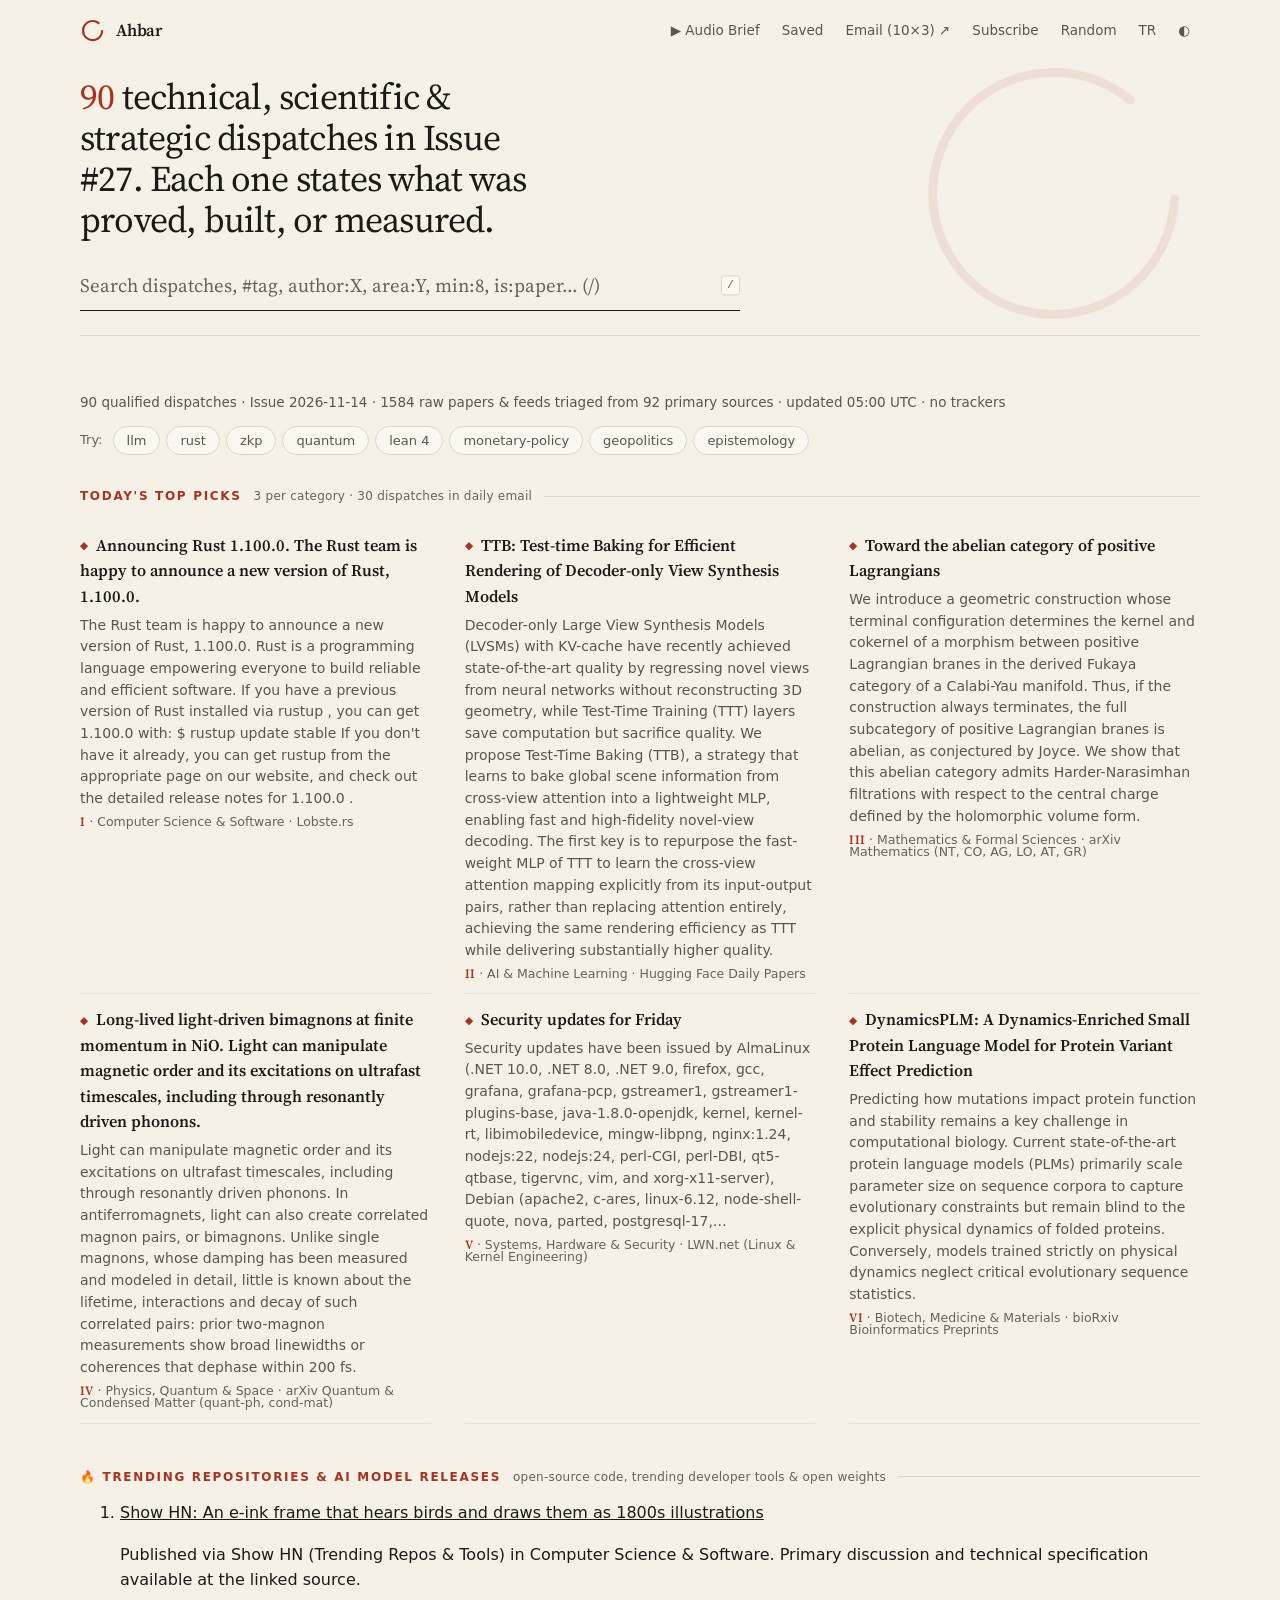
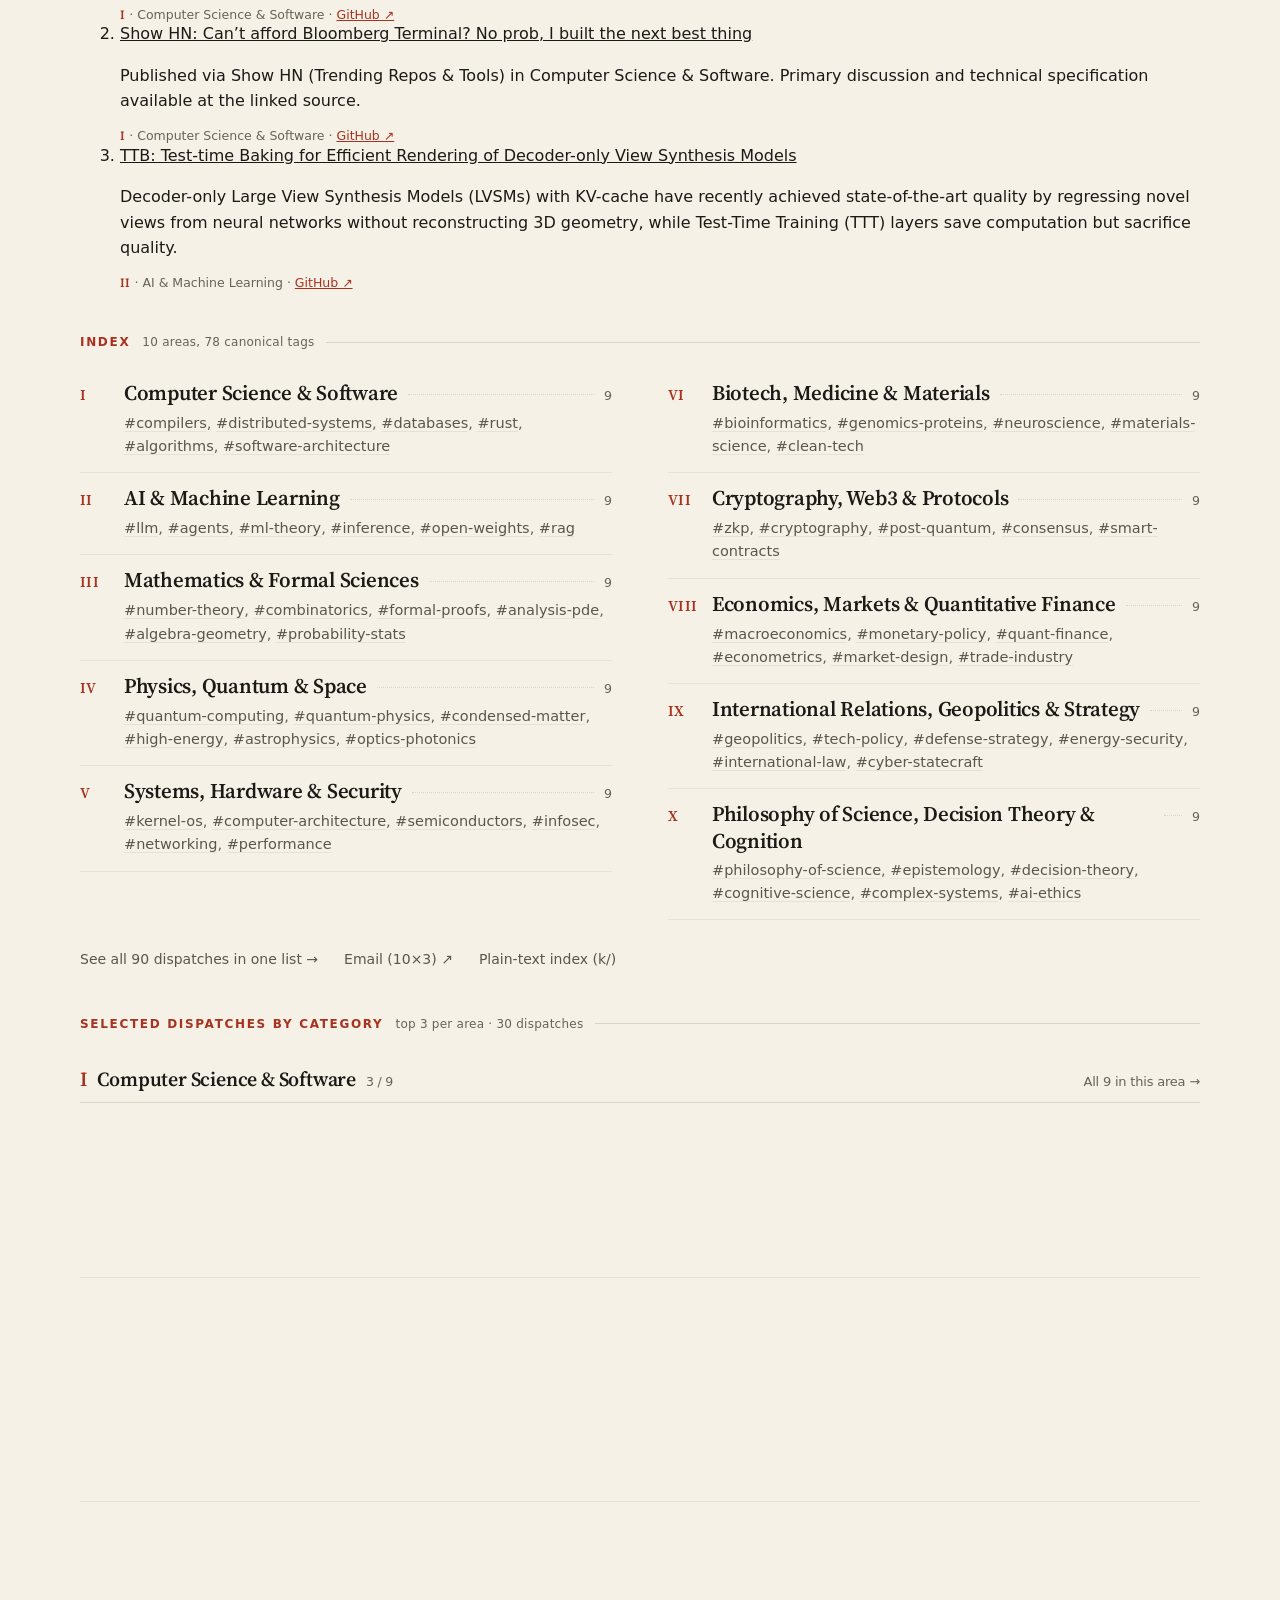
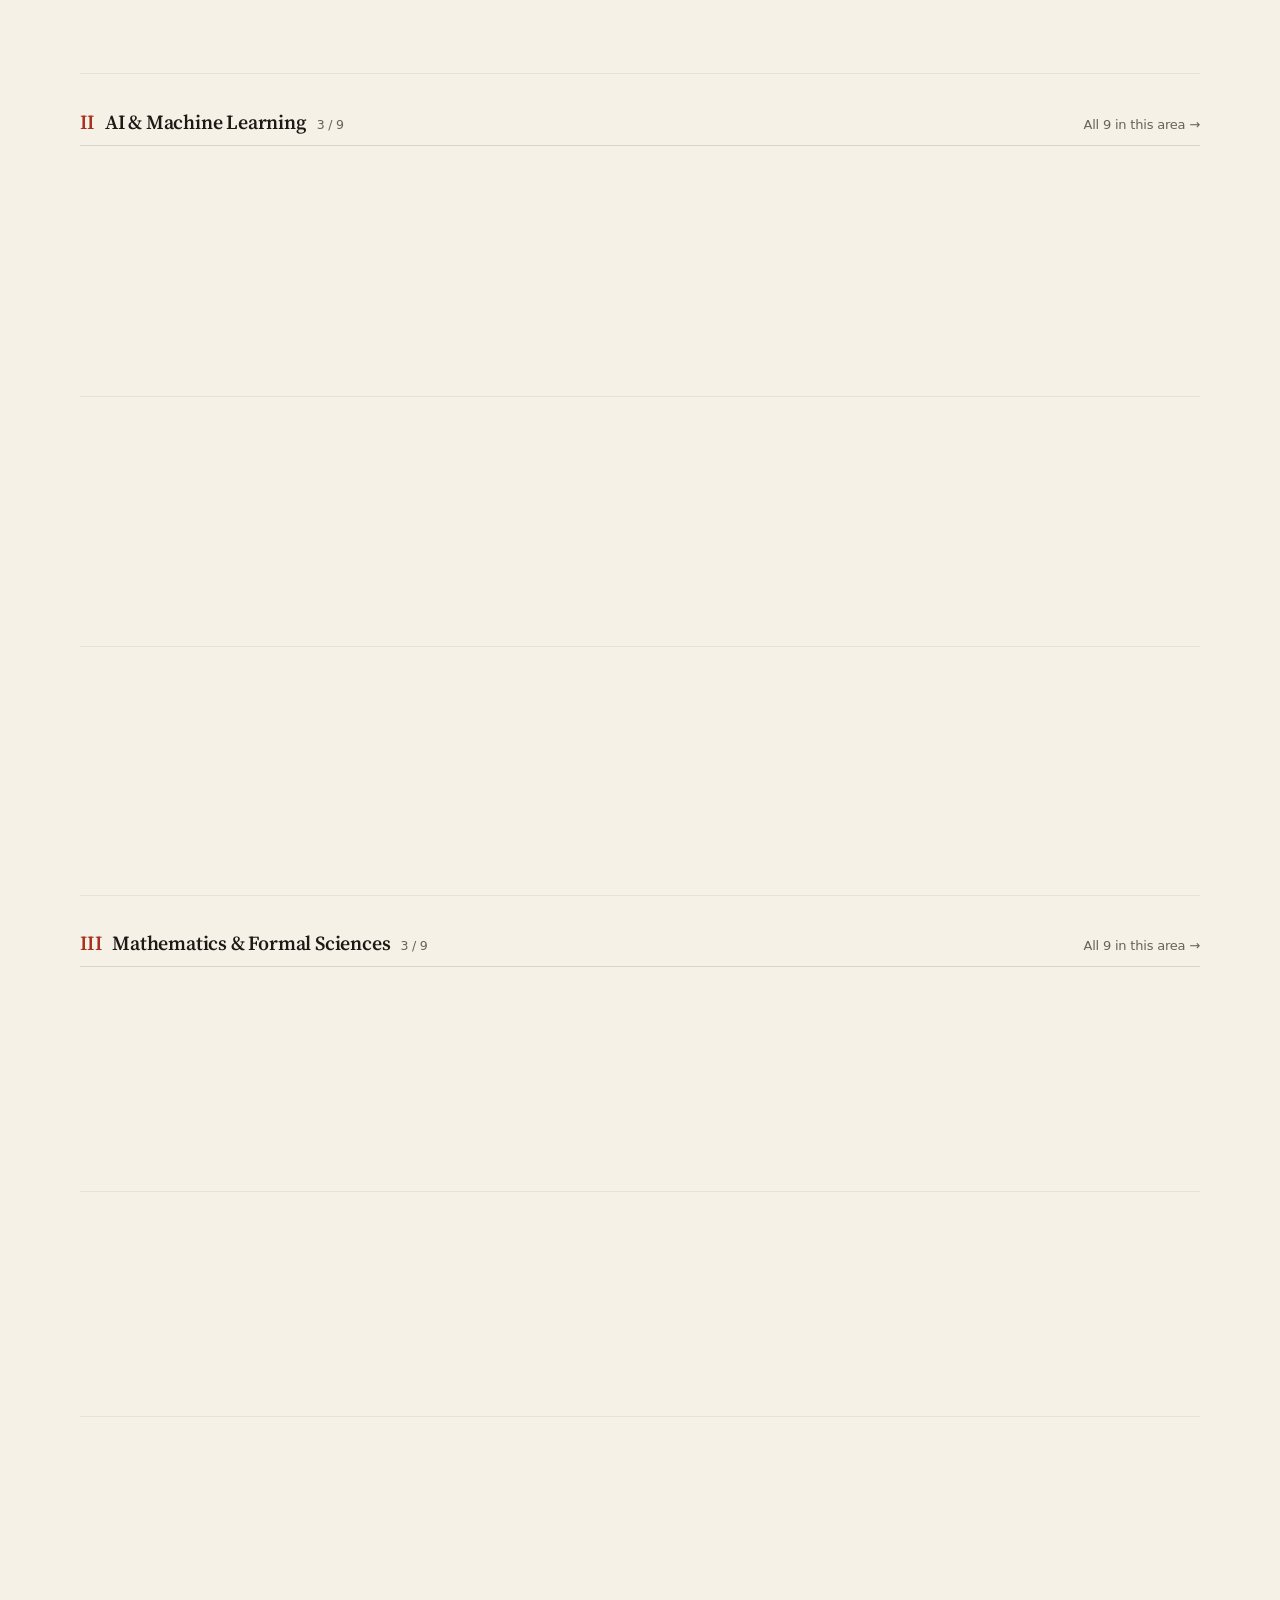
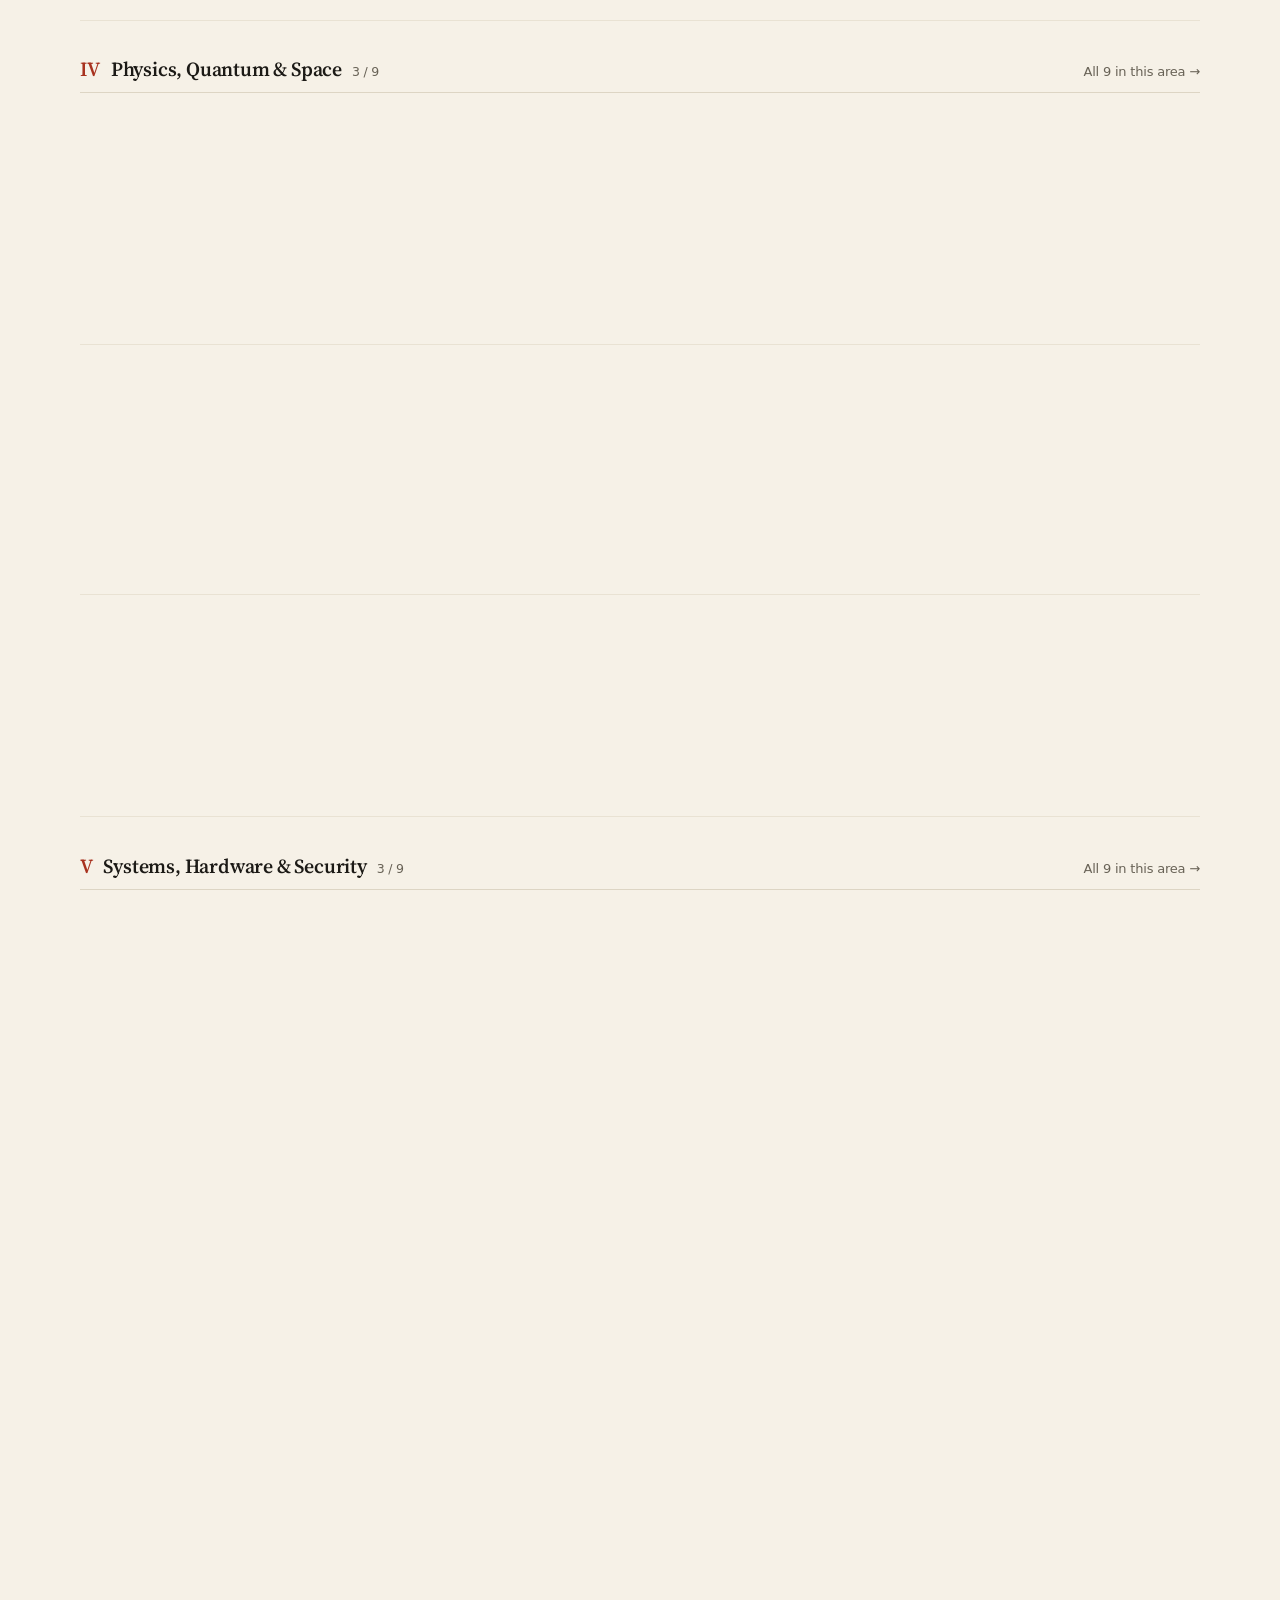
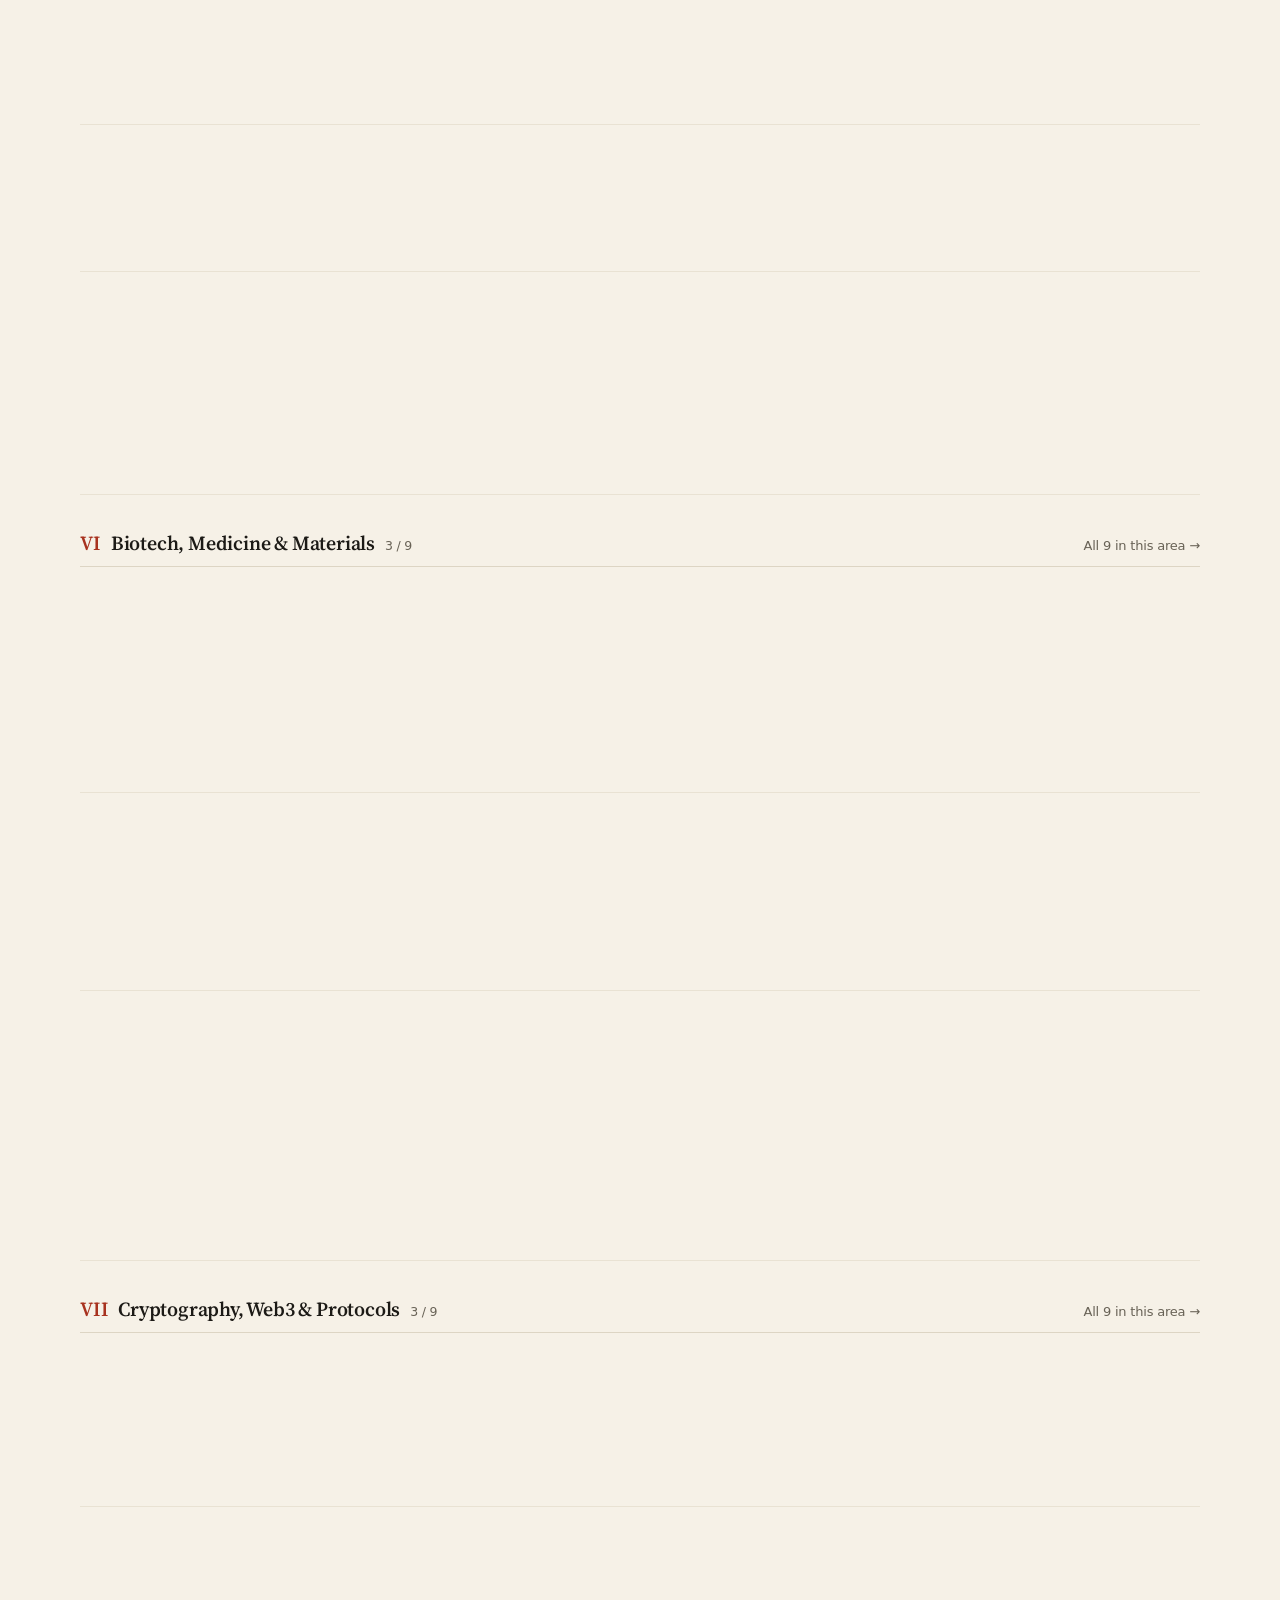
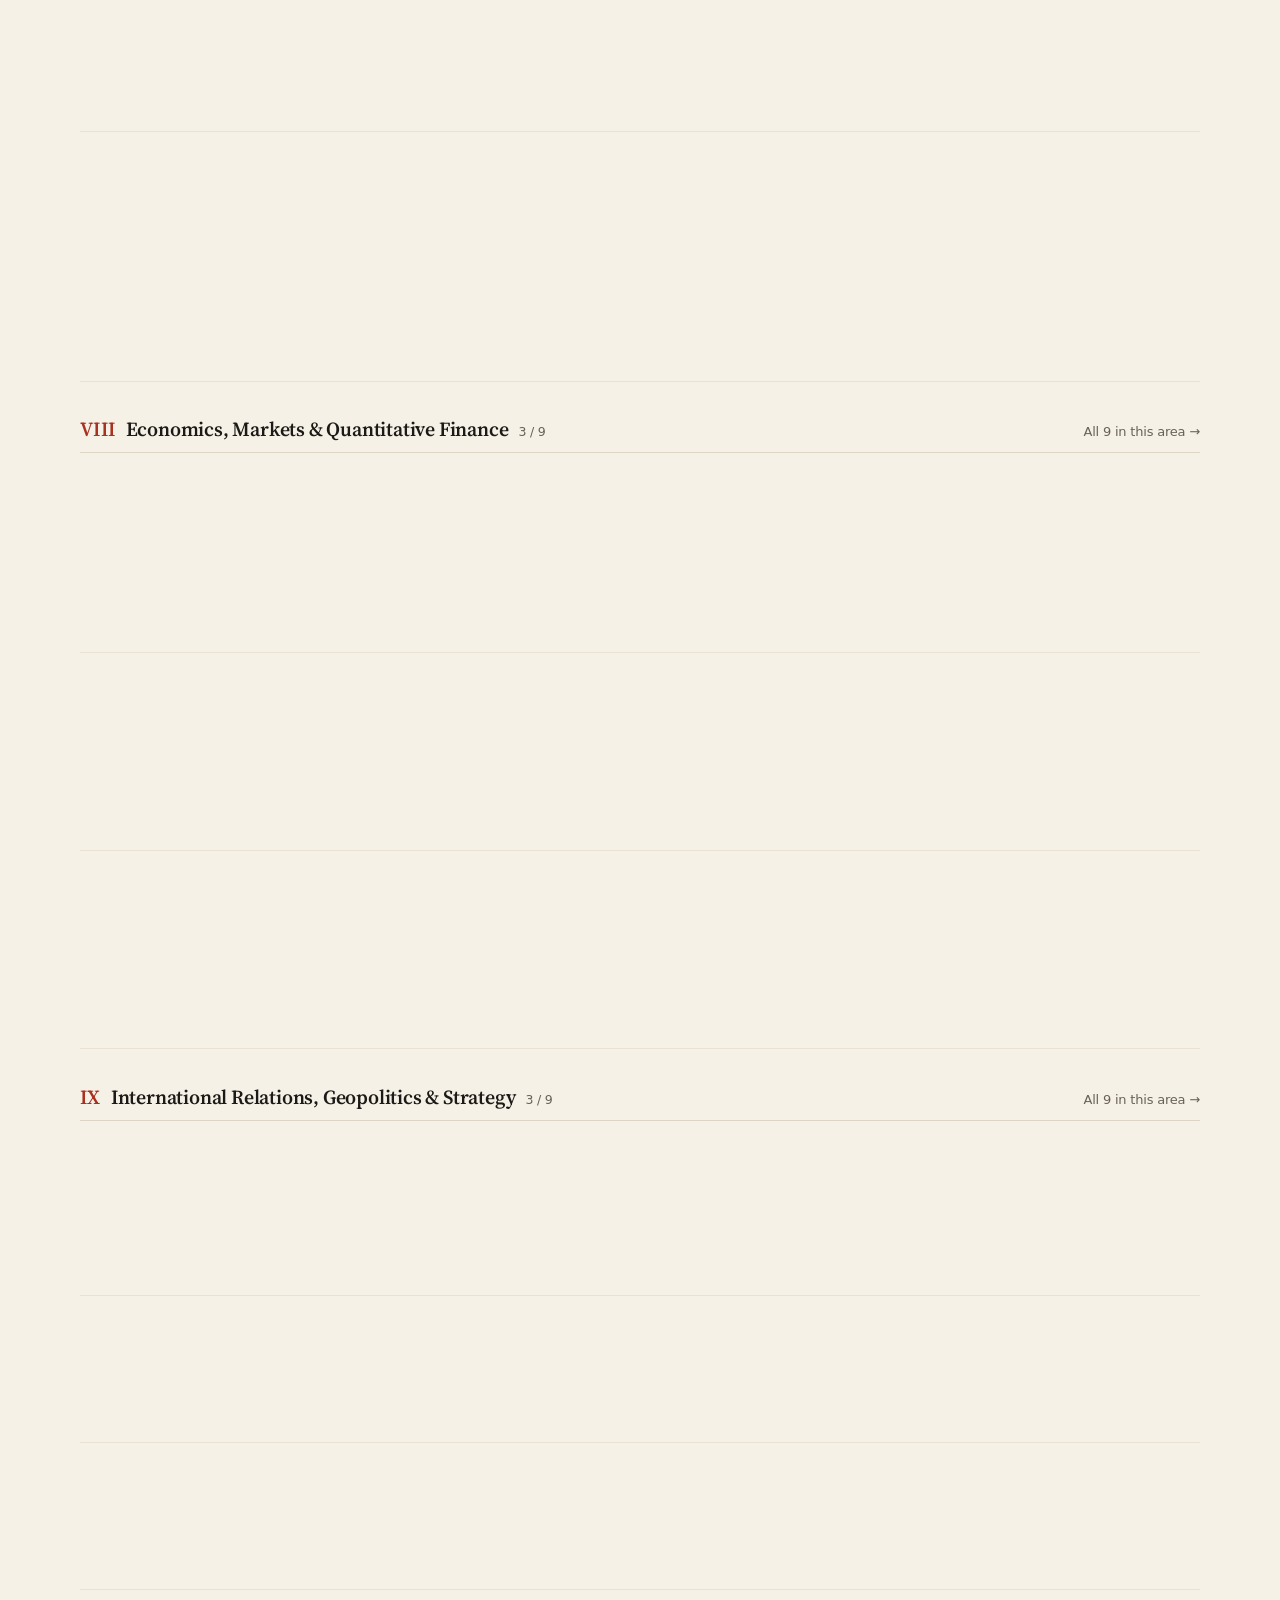
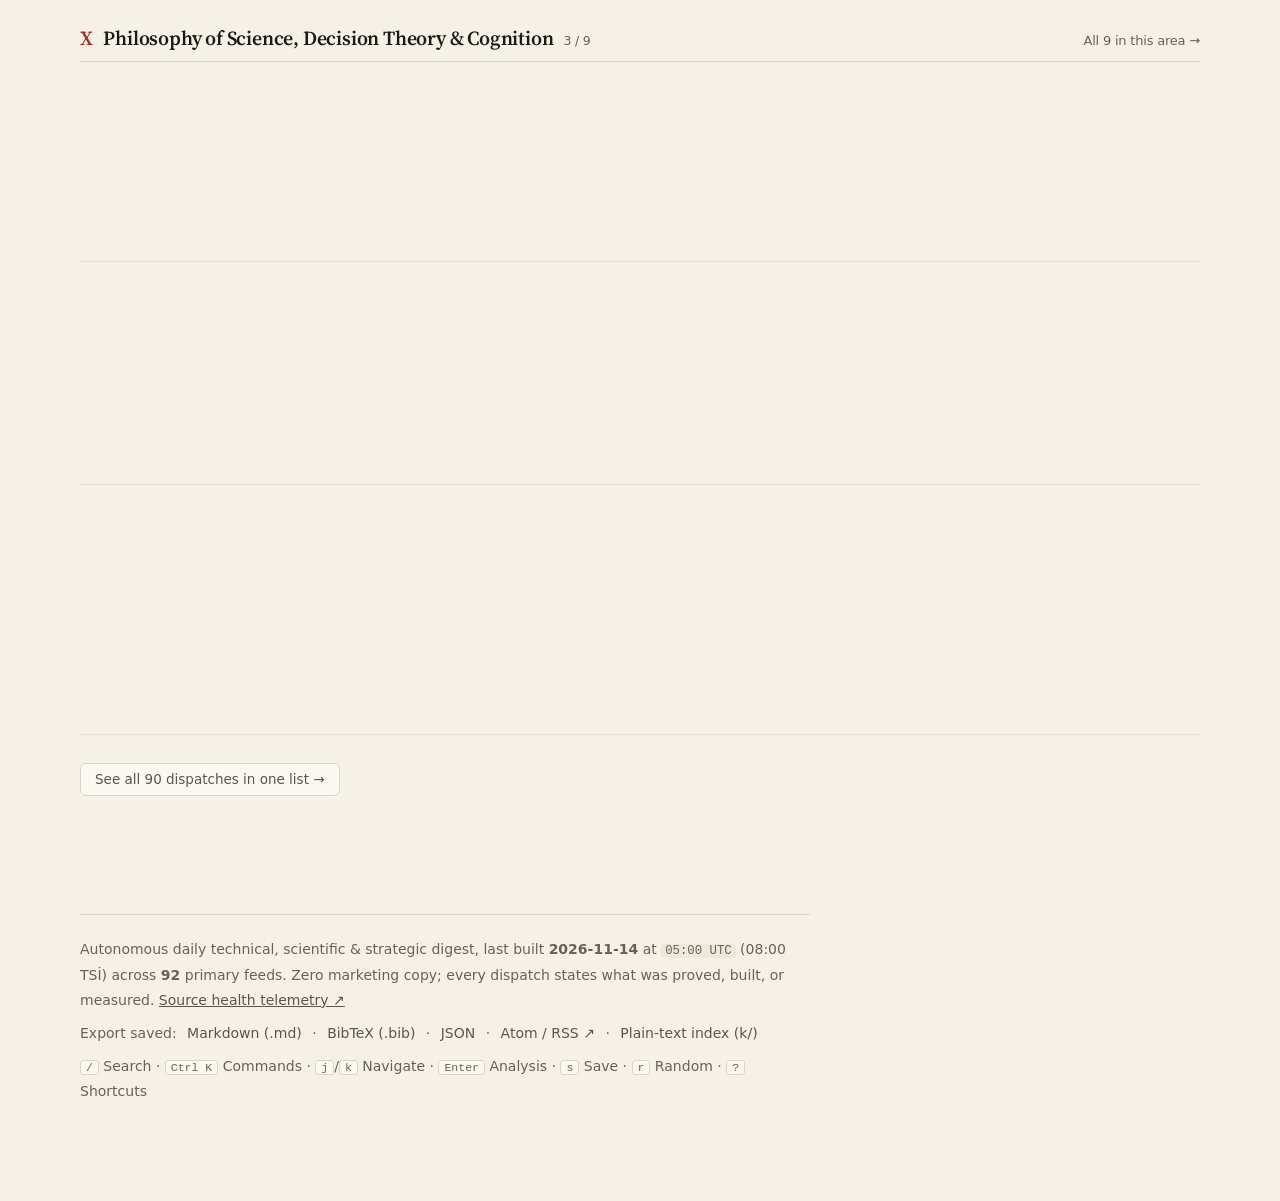
==== index.html @ c84d3ea6 "chore(issue): publish daily dispatch for 2026-11-14" ====
<!doctype html>
<html lang="tr" data-theme="light">
<head>
<meta charset="utf-8">
<meta name="viewport" content="width=device-width, initial-scale=1">
<meta http-equiv="Content-Security-Policy" content="default-src 'none'; script-src 'self'; style-src 'self' 'unsafe-inline'; img-src 'self' data:; font-src 'self'; connect-src 'self' https:; object-src 'none'; base-uri 'self'; form-action 'self'">
<title>Ahbar — Günlük Teknik, Bilimsel &amp; Stratejik Bülten</title>
<meta name="description" content="Yazılım, yapay zekâ, matematik, fizik, sistem mimarisi, biyoteknoloji, kriptografi, ekonomi, jeopolitik ve bilim felsefesi alanlarında otonom günlük teknik bülten ve dizin. Her kayıt neyin kanıtlandığını, inşa edildiğini veya ölçüldüğünü söyler.">
<link rel="manifest" href="manifest.json">
<link rel="apple-touch-icon" href="icons/icon-192.svg">
<link rel="alternate" type="application/atom+xml" title="Ahbar — Tüm Kayıtlar (Atom)" href="feed.xml">
<link rel="preload" href="fonts/serif-400.woff2" as="font" type="font/woff2" crossorigin>
<link rel="preload" href="fonts/serif-600.woff2" as="font" type="font/woff2" crossorigin>
<link rel="icon" href="data:image/svg+xml,<svg xmlns='http://www.w3.org/2000/svg' viewBox='0 0 60 60'><path d='M43 12A22 22 0 1 0 51 30' fill='none' stroke='%23a8321f' stroke-width='6' stroke-linecap='round'/></svg>">
<meta name="theme-color" content="#f6f1e7">
<script src="boot.js" data-tr="data/latest.tr.json" data-en="data/latest.en.json"></script>
<!-- INLINE_CSS_START -->
<style>/* Ahbar — Single stylesheet.
   Built directly on the useful-sites editorial design language:
   Ink, paper, and a single functional red (--red).
   Headings and record titles in Source Serif 4 (SIL OFL WOFF2);
   body in system sans-serif; numbers and counters in tabular-nums. */

@font-face{
  font-family:"Serif Fallback";
  src:local("Georgia"),local("Times New Roman"),local("Iowan Old Style");
  size-adjust:98.7%;ascent-override:105%;descent-override:34%;line-gap-override:0%;
}
@font-face{font-family:"Source Serif 4";font-style:normal;font-weight:400;font-display:swap;
  src:url("fonts/serif-400.woff2") format("woff2")}
@font-face{font-family:"Source Serif 4";font-style:normal;font-weight:600;font-display:swap;
  src:url("fonts/serif-600.woff2") format("woff2")}

/* ---------------------------------------------------------------- tokens */
:root{
  --bg:#f6f1e7; --panel:#efe8da; --field:#fbf8f1;
  --fg:#1c1a16; --dim:#5b564c; --faint:#686256;
  --rule:#ddd5c4; --rule2:#e9e2d3;
  --red:#a8321f; --red-soft:#f1e0d6; --on-red:#fbf8f1; --mark:#f1dccd;
  --shadow:0 16px 44px rgba(28,26,22,.14); --scrim:rgba(28,26,22,.42);
  --serif:"Source Serif 4","Serif Fallback",Georgia,"Times New Roman",serif;
  --sans:system-ui,-apple-system,"Segoe UI",Roboto,"Helvetica Neue",Arial,sans-serif;
  --mono:ui-monospace,SFMono-Regular,"SF Mono",Menlo,Consolas,"Liberation Mono",monospace;
  --step:cubic-bezier(.2,.6,.3,1);
  color-scheme:light;
}
@media (prefers-color-scheme:dark){
  :root:not([data-theme="light"]){
    --bg:#15140f; --panel:#1e1c17; --field:#1a1914;
    --fg:#ebe5d8; --dim:#b3ad9f; --faint:#9a9486;
    --rule:#302d26; --rule2:#24221c;
    --red:#e8735b; --red-soft:#2e1a14; --on-red:#15140f; --mark:#3d241b;
    --shadow:0 16px 44px rgba(0,0,0,.5); --scrim:rgba(0,0,0,.6);
    color-scheme:dark;
  }
}
:root[data-theme="dark"]{
  --bg:#15140f; --panel:#1e1c17; --field:#1a1914;
  --fg:#ebe5d8; --dim:#b3ad9f; --faint:#9a9486;
  --rule:#302d26; --rule2:#24221c;
  --red:#e8735b; --red-soft:#2e1a14; --on-red:#15140f; --mark:#3d241b;
  --shadow:0 16px 44px rgba(0,0,0,.5); --scrim:rgba(0,0,0,.6);
  color-scheme:dark;
}

/* ---------------------------------------------------------------- base */
*{box-sizing:border-box}
html{-webkit-text-size-adjust:100%}
@media (prefers-reduced-motion:reduce){*{transition:none!important;animation:none!important}}
body{
  margin:0;background:var(--bg);color:var(--fg);
  font:16px/1.6 var(--sans);font-feature-settings:"kern" 1;
  -webkit-font-smoothing:antialiased;padding:0 28px 88px;
}
::selection{background:var(--red-soft);color:var(--fg)}
a{color:inherit}
button{font:inherit;color:inherit}
:focus-visible{outline:2px solid var(--red);outline-offset:2px;border-radius:2px}
.wrap{max-width:1120px;margin:0 auto}
kbd{font:11.5px/1.5 var(--mono);color:var(--faint);background:var(--field);
  border:1px solid var(--rule);border-radius:3px;padding:0 5px}
code{font:.88em var(--mono);background:var(--panel);border-radius:3px;padding:0 4px}
mark{background:var(--mark);color:inherit;padding:0 2px;border-radius:2px}
math.m{font-family:var(--serif);font-size:1.02em;color:var(--fg)}
math.m-block{display:block;margin:10px 0;font-size:1.08em}
.rn{font-family:var(--serif);font-weight:600;color:var(--red);letter-spacing:.02em}
.n{font:400 12.5px/1 var(--sans);color:var(--faint);font-variant-numeric:tabular-nums}
.k{margin:0;display:flex;align-items:center;gap:12px;
  font:600 12px/1.2 var(--sans);letter-spacing:.14em;text-transform:uppercase;color:var(--red)}
.k::after{content:"";flex:1;height:1px;background:var(--rule)}
.k span{font-weight:400;letter-spacing:.02em;text-transform:none;color:var(--faint)}
.ld{flex:1 1 auto;min-width:18px;border-bottom:1.5px dotted var(--rule);transform:translateY(-5px)}
.vh{position:absolute;width:1px;height:1px;overflow:hidden;clip:rect(0 0 0 0);white-space:nowrap}
.skip{position:absolute;left:-9999px;top:0;z-index:60;padding:12px 18px;
  font:14px/1 var(--sans);color:var(--on-red);background:var(--red);
  text-decoration:none;border-radius:0 0 4px 0}
.skip:focus{left:0}
@keyframes fadeup{from{opacity:0;transform:translateY(4px)}to{opacity:1;transform:none}}
.home,.fieldpage,.one{animation:fadeup .16s var(--step) both}

/* ---------------------------------------------------------------- buttons & chips */
.lnk{display:inline-flex;align-items:center;gap:6px;background:none;border:0;border-radius:5px;
  padding:8px 10px;cursor:pointer;font:13.5px/1 var(--sans);color:var(--dim);text-decoration:none;
  transition:color .12s var(--step),background .12s var(--step)}
.lnk:hover{color:var(--fg);background:var(--panel)}
.btn{display:inline-flex;align-items:center;justify-content:center;gap:6px;cursor:pointer;
  font:13.5px/1 var(--sans);color:var(--dim);background:var(--field);
  border:1px solid var(--rule);border-radius:6px;padding:9px 14px;text-decoration:none;
  transition:color .12s var(--step),border-color .12s var(--step),background .12s var(--step)}
.btn:hover{color:var(--fg);border-color:var(--faint)}
.btn.primary{color:var(--bg);background:var(--fg);border-color:var(--fg)}
.btn.primary:hover{color:var(--on-red);background:var(--red);border-color:var(--red)}
.btn:disabled{opacity:.4;cursor:default}
.chip{display:inline-flex;align-items:center;gap:6px;cursor:pointer;white-space:nowrap;
  font:13px/1.2 var(--sans);color:var(--dim);background:var(--field);
  border:1px solid var(--rule);border-radius:999px;padding:6px 13px;text-decoration:none;
  transition:color .12s var(--step),border-color .12s var(--step),background .12s var(--step)}
.chip:hover{color:var(--fg);border-color:var(--faint)}
.chip.on,.chip[aria-pressed="true"]{color:var(--red);border-color:var(--red);background:var(--red-soft)}
.chip .c{color:var(--faint);font-variant-numeric:tabular-nums}
.chip.on .c,.chip[aria-pressed="true"] .c{color:inherit}
.chip .x{font-size:11px;opacity:.75}
.chip.more{border-style:dashed}

/* ---------------------------------------------------------------- top bar */
header.top{position:relative;display:grid;grid-template-columns:auto minmax(0,1fr) auto;
  grid-template-areas:"logo search acts";align-items:center;gap:14px 24px;
  padding:16px 0;border-bottom:1px solid var(--rule)}
.logo{grid-area:logo;display:inline-flex;align-items:center;gap:10px;text-decoration:none;
  font:600 17px/1 var(--serif);letter-spacing:-.01em;white-space:nowrap;color:var(--fg)}
.enso{width:26px;height:26px;flex:none}
.enso path,.wm path{fill:none;stroke:var(--red);stroke-linecap:round}
.enso path{stroke-width:5}
.hero,.wm{display:none}
.search{grid-area:search;position:relative;width:100%;max-width:540px}
#q{width:100%;font:15px/1.4 var(--sans);color:var(--fg);background:var(--field);
  border:1px solid var(--rule);border-radius:6px;padding:9px 40px 9px 13px;
  transition:border-color .12s var(--step),box-shadow .12s var(--step)}
#q::placeholder{color:var(--faint)}
#q:focus{outline:none;border-color:var(--red);box-shadow:0 0 0 3px var(--red-soft)}
.search kbd{position:absolute;right:10px;top:50%;transform:translateY(-50%);pointer-events:none}
#q:focus + kbd{display:none}
.acts{grid-area:acts;display:flex;align-items:center;gap:2px;flex-wrap:wrap}

body.at-home header.top{grid-template-columns:minmax(0,1fr) auto;
  grid-template-areas:"logo acts" "hero hero" "search search";row-gap:0;padding:16px 0 24px}
body.at-home .hero{grid-area:hero;display:block;position:relative;z-index:1;
  margin:30px 0 20px;max-width:32ch;font:400 36px/1.14 var(--serif);letter-spacing:-.022em;
  text-wrap:balance}
body.at-home .hero em{font-style:normal;color:var(--red)}
body.at-home .wm{display:block;position:absolute;right:-24px;top:34px;width:330px;height:330px;
  opacity:.09;pointer-events:none}
body.at-home .wm path{stroke-width:1.6}
body.at-home .search{max-width:660px;z-index:1}
body.at-home #q{font:19px/1.4 var(--serif);padding:12px 40px 12px 0;background:transparent;
  border:0;border-bottom:1.5px solid var(--fg);border-radius:0}
body.at-home #q:focus{box-shadow:none;border-bottom-color:var(--red)}
body.at-home .search kbd{right:0}

/* ---------------------------------------------------------------- layout & sidebar */
.cols{display:grid;grid-template-columns:200px minmax(0,1fr);gap:56px;margin-top:34px;align-items:start}
.cols > *{min-width:0}
body.calm .cols{grid-template-columns:minmax(0,1fr)}
body.calm .side{display:none}
.side{position:sticky;top:22px;max-height:calc(100vh - 44px);overflow:auto;padding-bottom:12px}
.side-k{margin:0 0 10px;font:600 12px/1.35 var(--sans);letter-spacing:.12em;
  text-transform:uppercase;color:var(--red)}
.side ol{list-style:none;margin:0;padding:0}
.side a{display:flex;align-items:baseline;gap:8px;padding:7px 0;border-bottom:1px solid var(--rule2);
  font-size:14px;line-height:1.35;color:var(--dim);text-decoration:none;transition:color .12s var(--step);cursor:pointer}
.side a .t{flex:1}
.side a:hover{color:var(--fg)}
.side a.on{color:var(--fg);font-weight:600}
.side a.on::before{content:"▸";color:var(--red)}
.side a.all{border:0;margin-top:10px;font-size:13px;color:var(--faint)}
.side a.all:hover{color:var(--red)}

/* ---------------------------------------------------------------- page header */
.crumb{margin:0 0 8px;font-size:13px;color:var(--faint)}
.crumb a{color:var(--dim);text-decoration:none;cursor:pointer}
.crumb a:hover{color:var(--red)}
.crumb b{margin:0 7px;font-weight:400;color:var(--red)}
.ph{margin:0 0 12px;display:flex;align-items:baseline;flex-wrap:wrap;gap:4px 12px;
  font:600 34px/1.12 var(--serif);letter-spacing:-.017em}
.ph .rn{font-size:.6em}
.lede{margin:0 0 20px;max-width:66ch;font:400 17px/1.62 var(--serif);color:var(--dim)}
.none{padding:36px 0;color:var(--dim)}
.none a{color:var(--red);cursor:pointer}
.sh{margin:36px 0 2px;padding-bottom:10px;border-bottom:1px solid var(--rule);
  display:flex;align-items:baseline;gap:10px;font:600 20px/1.25 var(--serif);letter-spacing:-.01em}
.sh .more-area{margin-left:auto;font:400 13px/1 var(--sans);color:var(--faint);text-decoration:none}
.sh .more-area:hover{color:var(--red)}

/* ---------------------------------------------------------------- toolbar (.tb) */
.tb{display:flex;align-items:center;flex-wrap:wrap;gap:8px;padding:10px 0;margin:0 0 4px;
  border-top:1px solid var(--rule);border-bottom:1px solid var(--rule)}
.tb .sp{margin-left:auto;display:flex;align-items:center;gap:12px;font-size:13px;color:var(--faint)}
.sortl{display:inline-flex;align-items:center;gap:6px}
.tb select{font:13px/1.2 var(--sans);color:var(--dim);background:var(--field);
  border:1px solid var(--rule);border-radius:6px;padding:5px 8px;cursor:pointer}
.tb select:hover{border-color:var(--faint);color:var(--fg)}

/* ---------------------------------------------------------------- record (.rec) */
.recs{margin:0}
#list .rec:not(.big){content-visibility:auto;contain-intrinsic-size:auto 150px}
.rec{display:grid;grid-template-columns:30px minmax(0,1fr);column-gap:8px;
  padding:18px 0;border-bottom:1px solid var(--rule2)}
.rec.kb-focus{background:var(--panel);margin:0 -12px;padding:18px 12px;border-radius:4px}
.rec .no{font:600 13.5px/28px var(--serif);color:var(--red);text-align:right;
  font-variant-numeric:tabular-nums}
.rb{min-width:0}
.path{margin:0 0 2px;font-size:12.5px;color:var(--faint)}
.path a{color:var(--red);text-decoration:none;cursor:pointer}
.path a:hover{text-decoration:underline}
.nm{display:flex;align-items:baseline;gap:4px 10px;flex-wrap:wrap}
.rec a.name{font:600 19.5px/1.3 var(--serif);letter-spacing:-.006em;text-decoration:none;color:var(--fg);cursor:pointer}
.rec a.name:hover{color:var(--red);text-decoration:underline;text-underline-offset:3px;
  text-decoration-thickness:1px}
.rec.seen a.name{color:var(--dim)}
.host{font-size:13px;color:var(--faint);overflow:hidden;text-overflow:ellipsis;white-space:nowrap;max-width:100%}
.pk{font:12px/1.5 var(--sans);color:var(--red);border:1px solid var(--red);border-radius:3px;
  padding:0 6px;white-space:nowrap}
.desc{margin:6px 0 0;max-width:72ch;font-size:15.5px;line-height:1.64;color:var(--dim)}
.mt{margin-top:9px;display:flex;flex-wrap:wrap;align-items:baseline;gap:4px 16px;
  font-size:13px;color:var(--faint)}
.itags span{cursor:pointer;color:var(--dim);transition:color .12s var(--step)}
.itags span:hover{color:var(--red)}
.itags i{font-style:normal;color:var(--rule);margin:0 5px}
.rel a{color:var(--dim);text-decoration:none;border-bottom:1px solid var(--rule);cursor:pointer}
.rel a:hover{color:var(--red);border-bottom-color:var(--red)}
.meta{margin-left:auto;display:flex;gap:12px;align-items:baseline;flex-wrap:wrap}
.arch{color:var(--faint);text-decoration:none;border-bottom:1px dotted var(--rule);cursor:pointer;background:none;border-top:0;border-left:0;border-right:0;padding:0;font:inherit}
.arch:hover,.arch.on{color:var(--red);border-bottom-color:var(--red)}
.save{flex:none;margin-left:auto;padding:2px 4px;background:none;border:0;border-radius:4px;cursor:pointer;
  font-size:17px;line-height:1;color:var(--faint);transition:color .12s var(--step)}
.save:hover,.save[aria-pressed="true"]{color:var(--red)}
.cmpb{padding:0;background:none;border:0;border-bottom:1px dotted var(--rule);cursor:pointer;
  font:inherit;color:var(--faint)}
.cmpb:hover,.cmpb[aria-pressed="true"]{color:var(--red);border-bottom-color:var(--red)}
@media (hover:hover){
  .rec .meta .cmpb:not([aria-pressed="true"]){visibility:hidden}
  .rec:hover .meta .cmpb,.rec:focus-within .meta .cmpb{visibility:visible}
}
#savedb .c{color:var(--red);font-variant-numeric:tabular-nums}
#savedb[aria-pressed="true"]{color:var(--fg)}
.shelfx{margin:0 0 16px;display:flex;gap:8px;flex-wrap:wrap;align-items:center}

/* Compare Tray & Side-by-Side Table (.tray & .cmp) */
.tray{position:fixed;left:50%;bottom:20px;z-index:35;transform:translateX(-50%);display:flex;gap:8px;padding:8px;
  background:var(--bg);border:1px solid var(--rule);border-radius:12px;box-shadow:var(--shadow)}
.tray[hidden]{display:none}
.tray .btn{text-decoration:none}
.cmpwrap{overflow-x:auto;scroll-snap-type:x mandatory;margin:8px 0 0;border-top:1px solid var(--rule)}
.cmp{border-collapse:separate;border-spacing:0;min-width:100%}
.cmp th,.cmp td{padding:12px 14px;border-bottom:1px solid var(--rule2);vertical-align:top;text-align:left;
  font-size:14.5px;line-height:1.55;color:var(--dim)}
.cmp thead th{min-width:240px;scroll-snap-align:start;font:600 18px/1.3 var(--serif);color:var(--fg)}
.cmp thead th a{color:var(--fg);text-decoration:none}
.cmp thead th a:hover{color:var(--red)}
.cmp thead .host{display:block;margin:2px 0 0;font:400 12.5px/1.4 var(--sans)}
.cmp thead .lnk{margin:4px 0 0 -10px;font-size:12.5px}
.cmp tbody th{width:150px;font:600 11.5px/1.5 var(--sans);letter-spacing:.08em;text-transform:uppercase;color:var(--faint)}
.cmp tbody td{min-width:240px}
.cmp tr > :first-child{position:sticky;left:0;z-index:1;background:var(--bg)}

/* Detail View (.rec.big / .one) */
.rec.big{grid-template-columns:minmax(0,1fr);border-bottom:0;padding-top:4px}
.rec.big .no{display:none}
.rec.big .ph{margin:0}
.rec.big a.name{font-size:31px;line-height:1.18;letter-spacing:-.016em}
.rec.big .desc{font:400 17.5px/1.66 var(--serif);max-width:68ch;color:var(--fg);margin-top:14px}
.visit{display:flex;flex-wrap:wrap;gap:8px;margin:14px 0 18px}
.visit .btn{text-decoration:none}
.vs{list-style:none;margin:10px 0 28px;padding:0}
.vs li{display:flex;gap:14px;align-items:baseline;flex-wrap:wrap;padding:11px 0;border-bottom:1px solid var(--rule2)}
.vs a{font:600 16.5px/1.3 var(--serif);color:var(--fg);text-decoration:none;cursor:pointer}
.vs a:hover{color:var(--red)}
.vs .ax{font-size:14.5px;line-height:1.62;color:var(--dim);max-width:72ch}
.bibtex-pre{background:var(--panel);border:1px solid var(--rule);border-radius:6px;
  padding:12px 14px;font:12px/1.5 var(--mono);overflow-x:auto;white-space:pre-wrap;margin:10px 0 24px}

/* ---------------------------------------------------------------- home (.home) */
.home{padding:22px 0 0}
.hsec{margin:0 0 46px}
.hpicks{list-style:none;margin:16px 0 0;padding:0;
  display:grid;grid-template-columns:repeat(3,minmax(0,1fr));gap:0 34px}
.hpicks li{padding:13px 0;border-bottom:1px solid var(--rule2)}
.hpicks a.hp-title{font:600 16.5px/1.32 var(--serif);text-decoration:none;display:inline;cursor:pointer}
.hpicks a.hp-title::before{content:"◆";color:var(--red);font-size:.6em;margin-right:8px;position:relative;top:-.15em}
.hpicks a.hp-title:hover{color:var(--red)}
.hpicks p{margin:5px 0 0;font-size:14px;line-height:1.55;color:var(--dim)}
.fx{list-style:none;margin:18px 0 0;padding:0;columns:2;column-gap:56px}
.fe{break-inside:avoid;padding:12px 0 14px;border-bottom:1px solid var(--rule2)}
.ft{display:flex;align-items:baseline;gap:10px;text-decoration:none;cursor:pointer}
.ft .rn{width:34px;flex:none;font-size:15px}
.fn{font:600 21px/1.25 var(--serif);letter-spacing:-.012em;transition:color .12s var(--step)}
.ft:hover .fn{color:var(--red)}
.fc{margin:5px 0 0 44px;font-size:14.5px;line-height:1.6;color:var(--faint)}
.fc a{color:var(--dim);text-decoration:none;border-bottom:1px solid var(--rule2);cursor:pointer}
.fc a:hover{color:var(--red);border-bottom-color:var(--red)}
.hlinks{display:flex;gap:26px;flex-wrap:wrap;margin:28px 0 0;font-size:14px}
.hlinks a{color:var(--dim);text-decoration:none;cursor:pointer}
.hlinks a:hover{color:var(--red)}
.proof{margin:0 0 12px;font-size:13.5px;line-height:1.6;color:var(--dim)}
.tryq{display:flex;flex-wrap:wrap;align-items:center;gap:6px;margin:0 0 34px}
.tryq span{margin-right:4px;font-size:13px;color:var(--faint)}
.tryq .chip{text-decoration:none}

/* ---------------------------------------------------------------- dialogs (filt, sub, pal, kbh) */
dialog#filt,dialog#sub,dialog#pal,dialog#kbh{border:1px solid var(--rule);border-radius:12px;padding:0;
  background:var(--bg);color:var(--fg);box-shadow:var(--shadow)}
dialog#filt::backdrop,dialog#sub::backdrop,dialog#pal::backdrop,dialog#kbh::backdrop{background:var(--scrim)}
dialog#filt{width:min(580px,calc(100vw - 32px))}
dialog#sub{width:min(680px,calc(100vw - 32px));max-height:calc(100vh - 48px)}
dialog#pal,dialog#kbh{margin:12vh auto auto;width:min(600px,calc(100vw - 32px))}
.fl-h{display:flex;align-items:center;gap:4px;padding:12px 12px 10px 18px;border-bottom:1px solid var(--rule2)}
.fl-h h2{margin:0 auto 0 0;font:600 19px/1.2 var(--serif)}
.fl-b{padding:8px 18px 16px;max-height:min(65vh,560px);overflow:auto}
.fg{padding:12px 0 4px}
.fk{margin:0 0 8px;font:600 11.5px/1 var(--sans);letter-spacing:.1em;text-transform:uppercase;color:var(--faint)}
.fg .cs{display:flex;flex-wrap:wrap;gap:6px}
.sub-h{display:flex;align-items:baseline;gap:12px;padding:20px 22px 14px;border-bottom:1px solid var(--rule)}
.sub-h h2{margin:0;font:600 21px/1.2 var(--serif)}
.sub-h .btn{margin-left:auto}
.sub-body{padding:18px 22px 8px;overflow-y:auto;max-height:calc(100vh - 210px)}
.fld{margin:0 0 14px}
.fld label{display:block;margin-bottom:6px;font:600 11.5px/1 var(--sans);letter-spacing:.08em;
  text-transform:uppercase;color:var(--faint)}
.fld input,.fld select{width:100%;font:15px/1.55 var(--sans);color:var(--fg);
  background:var(--field);border:1px solid var(--rule);border-radius:6px;padding:9px 11px}
.fld input:focus,.fld select:focus{outline:none;border-color:var(--red);box-shadow:0 0 0 3px var(--red-soft)}
.sub-note{margin:0 0 16px;font-size:14px;line-height:1.66;color:var(--dim)}
.sub-note b{color:var(--fg);font-weight:600}
.sub-f{display:flex;gap:8px;flex-wrap:wrap;align-items:center;padding:14px 22px 20px;border-top:1px solid var(--rule2)}
.sub-f .msg{margin-left:auto;text-align:right;font-size:12.5px;line-height:1.5;color:var(--red)}

#pal-q{width:100%;padding:14px 18px;font:17px/1.4 var(--sans);color:var(--fg);background:var(--field);
  border:0;border-bottom:1px solid var(--rule);border-radius:12px 12px 0 0}
#pal-q:focus{outline:none;box-shadow:inset 0 -2px 0 var(--red)}
#pal-list{list-style:none;margin:0;padding:6px;max-height:min(56vh,460px);overflow:auto}
.pal-g{padding:10px 12px 4px;font:600 11px/1 var(--sans);letter-spacing:.1em;text-transform:uppercase;color:var(--faint)}
#pal-list [role="option"]{display:flex;align-items:baseline;gap:12px;min-height:40px;padding:9px 12px;
  border-radius:6px;cursor:pointer}
#pal-list [role="option"]:hover,#pal-list [aria-selected="true"]{background:var(--panel);box-shadow:inset 3px 0 0 var(--red)}
.ps{margin-left:auto;max-width:45%;overflow:hidden;text-overflow:ellipsis;white-space:nowrap;font-size:12.5px;color:var(--faint)}
#kbh-list{display:grid;grid-template-columns:auto minmax(0,1fr);gap:10px 18px;margin:0;padding:16px 18px 22px}
#kbh-list dt{white-space:nowrap}
#kbh-list dd{margin:0;color:var(--dim)}

/* ---------------------------------------------------------------- loading skeleton (html.pending) */
html.pending #list > [data-pre]{display:none}
html.pending #list::before{content:"";display:block;height:520px;border-radius:4px;
  background:repeating-linear-gradient(to bottom,var(--panel) 0 20px,transparent 20px 36px,
    var(--rule2) 36px 52px,transparent 52px 104px);animation:pulse 1.1s ease-in-out infinite alternate}
@keyframes pulse{from{opacity:.5}to{opacity:1}}

/* ---------------------------------------------------------------- footer & top btn */
footer{margin-top:72px;padding-top:22px;border-top:1px solid var(--rule);max-width:82ch;
  font-size:14px;line-height:1.8;color:var(--faint)}
footer p{margin:0 0 8px}
footer a{color:var(--dim)}
footer a:hover{color:var(--red)}
footer .lnk{padding:4px 6px;font-size:14px}
#top{position:fixed;right:24px;bottom:24px;z-index:30;opacity:0;pointer-events:none;
  transform:translateY(6px);transition:opacity .18s var(--step),transform .18s var(--step)}
#top.show{opacity:1;pointer-events:auto;transform:none}

/* ---------------------------------------------------------------- responsive & accessibility */
@media (max-width:1000px){
  .hpicks{grid-template-columns:repeat(2,minmax(0,1fr))}
}
@media (max-width:900px){
  .cols{grid-template-columns:minmax(0,1fr);gap:0;margin-top:20px}
  .side{display:none}
  .fx{columns:1}
}
@media (max-width:720px){
  body{padding:0 16px 72px}
  header.top{grid-template-columns:minmax(0,1fr);grid-template-areas:"logo" "acts" "search";row-gap:10px}
  body.at-home header.top{grid-template-areas:"logo" "acts" "hero" "search";padding:14px 0 22px}
  body.static header.top{grid-template-columns:minmax(0,1fr);grid-template-areas:"logo" "acts";row-gap:4px}
  body.at-home .hero{font-size:29px;margin:20px 0 14px}
  body.at-home .wm{display:none}
  body.at-home #q{font-size:17px}
  .hpicks{grid-template-columns:1fr}
  .rec{grid-template-columns:24px minmax(0,1fr);column-gap:6px;padding:15px 0}
  .rec a.name{font-size:17.5px}
  .rec.big a.name{font-size:25px}
  .meta{margin-left:0}
  .tray{left:12px;right:12px;bottom:12px;transform:none}
  .tray .btn{flex:1}
  .cmp tbody th{width:104px;min-width:104px;letter-spacing:.04em}
  .cmp thead th,.cmp tbody td{min-width:72vw}
}
@media (forced-colors:active){
  .chip.on,.chip[aria-pressed="true"],.save[aria-pressed="true"],
  .cmpb[aria-pressed="true"],#pal-list [aria-selected="true"]{
    forced-color-adjust:none;color:HighlightText;background:Highlight;border-color:Highlight}
  .k::after{background:CanvasText}
  .ld{border-bottom-color:CanvasText}
  .enso path,.wm path{stroke:CanvasText}
  :focus-visible{outline-color:Highlight}
}
@media (prefers-contrast:more){
  :root{--dim:#3d3932; --faint:#46423a; --rule:#8f877a; --rule2:#b3aa98; --mark:#f6e6d9}
  :root[data-theme="dark"]{--dim:#d6d0c2; --faint:#c7c1b2; --rule:#6b6555; --rule2:#4d483d; --mark:#2c1a14}
  .rec a.name,.fc a,.rel a{text-decoration:underline;text-underline-offset:3px}
}

/* Audio Briefing Dock */
.audio-dock{
  display:flex;align-items:center;justify-content:space-between;gap:12px;
  background:var(--panel);border:1px solid var(--rule);border-radius:4px;
  padding:8px 14px;margin:12px 0;box-shadow:0 2px 8px rgba(28,26,22,.06);
}
.ad-info{display:flex;align-items:center;gap:10px;min-width:0;overflow:hidden;}
.ad-badge{
  font-family:var(--mono);font-size:11px;font-weight:700;letter-spacing:.06em;
  background:var(--red);color:var(--on-red);padding:2px 6px;border-radius:2px;
}
.ad-title{
  font-family:var(--serif);font-size:14.5px;color:var(--fg);white-space:nowrap;
  overflow:hidden;text-overflow:ellipsis;
}
.ad-meta{font-family:var(--mono);font-size:12px;color:var(--dim);white-space:nowrap;}
.ad-actions{display:flex;align-items:center;gap:6px;flex-shrink:0;}
.btn.micro{padding:4px 8px;font-size:12px;min-height:28px;}

/* Academic Graph Badges */
.badge-cite{
  font-family:var(--mono);font-size:11.5px;font-weight:600;padding:2px 7px;
  border-radius:3px;background:var(--panel);color:var(--dim);border:1px solid var(--rule);
  display:inline-flex;align-items:center;gap:4px;margin-left:6px;
}
.badge-inst{
  font-family:var(--sans);font-size:12.5px;color:var(--dim);margin-top:6px;
  display:block;line-height:1.4;
}</style>
<!-- INLINE_CSS_END -->
</head>
<body class="calm at-home">
<a class="skip" id="skip" href="#list">İçeriğe geç</a>
<div class="wrap">

<header class="top">
  <a class="logo" id="logo" href="./" data-home="1" aria-label="Ahbar — Fihrist">
    <svg class="enso" viewBox="0 0 60 60" aria-hidden="true"><path d="M43 12A22 22 0 1 0 51 30"/></svg>
    <span id="t-title">Ahbar</span>
  </a>
  <h1 class="hero" id="hero">Sayı #1 içinde <em>90</em> teknik, bilimsel ve stratejik bülten kaydı. Her biri neyin kanıtlandığını, inşa edildiğini veya ölçüldüğünü söyler.</h1>
  <svg class="wm" viewBox="0 0 60 60" aria-hidden="true"><path d="M43 12A22 22 0 1 0 51 30"/></svg>
  <div class="search">
    <input id="q" type="search" autocomplete="off" spellcheck="false" placeholder="Ara: makale, teorem, sistem, #etiket, kaynak…" aria-label="Bülten kayıtlarında ara">
    <kbd aria-hidden="true">/</kbd>
  </div>
  <nav class="acts" id="acts" aria-label="Araçlar">
    <button class="lnk" id="audiobtn" type="button" title="Sesli Bülten (Günün 10 Seçkisi)">▶ Sesli Bülten</button>
    <button class="lnk" id="savedb" type="button" aria-pressed="false">Kaydedilenler</button>
    <a class="lnk" id="emailprev" href="data/sample-email-tr.html" target="_blank" rel="noopener">E-Posta (10×3) ↗</a>
    <button class="lnk" id="subbtn" type="button">Abone Ol</button>
    <button class="lnk" id="rand" type="button">Rastgele</button>
    <button class="lnk" id="langbtn" type="button" title="Switch language">EN</button>
    <button class="lnk" id="theme" type="button" title="Tema" aria-label="Tema">◐</button>
  </nav>
  <div id="audio-dock" class="audio-dock" style="display:none;" aria-live="polite">
    <div class="ad-info">
      <span class="ad-badge">AUDIO</span>
      <span class="ad-title" id="ad-title">Günün Sesli Seçkisi</span>
      <span class="ad-meta" id="ad-meta">1 / 10</span>
    </div>
    <div class="ad-actions">
      <button type="button" class="btn micro" id="ad-prev" title="Önceki">⏮</button>
      <button type="button" class="btn micro primary" id="ad-toggle" title="Oynat / Duraklat">⏸</button>
      <button type="button" class="btn micro" id="ad-next" title="Sonraki">⏭</button>
      <button type="button" class="btn micro" id="ad-rate" title="Okuma Hızı">1.0×</button>
      <button type="button" class="btn micro" id="ad-stop" title="Kapat">✕</button>
    </div>
  </div>
</header>

<div class="cols">
  <aside class="side" id="side" aria-label="Fihrist"><div id="nav"></div></aside>
  <p id="live" class="vh" role="status" aria-live="polite" aria-atomic="true"></p>
  <main id="list" tabindex="-1">
<!-- PRERENDER_START -->
<div class="home" data-pre="1"><p class="proof">90 seçilmiş kayıt · 2026-11-14 · 92 birincil kaynaktan 1584 makale ve besleme tarandı · her gün 08:00 TSİ · izleyici yok</p><p class="tryq"><span>Dene:</span><a class="chip" href="?q=llm" data-q="llm">llm</a><a class="chip" href="?q=rust" data-q="rust">rust</a><a class="chip" href="?q=zkp" data-q="zkp">zkp</a><a class="chip" href="?q=quantum" data-q="quantum">quantum</a><a class="chip" href="?q=lean 4" data-q="lean 4">lean 4</a><a class="chip" href="?q=monetary-policy" data-q="monetary-policy">monetary-policy</a><a class="chip" href="?q=geopolitics" data-q="geopolitics">geopolitics</a><a class="chip" href="?q=epistemology" data-q="epistemology">epistemology</a></p><section class="hsec hp"><h2 class="k">Günün Seçkisi (Top Picks)<span>her kategoriden 3 haber · e-postada 30 kayıt</span></h2><ol class="hpicks"><li><a class="hp-title" href="?item=2026-11-14-01-announcing-rust-1-100-0" data-item="2026-11-14-01-announcing-rust-1-100-0">Rust 1.100.0 duyurusu. Rust ekibi, Rust&#39;un yeni sürümü olan 1.100.0&#39;ı duyurmaktan mutluluk duyuyor.</a><p>Rust ekibi, Rust&#39;un yeni sürümü olan 1.100.0&#39;ı duyurmaktan mutluluk duyuyor. Rust, herkesin güvenilir ve verimli yazılım geliştirmesine olanak tanıyan bir programlama dilidir. Eğer Rust&#39;un eski bir sürümünü Rustup aracılığıyla yüklediyseniz, 1.100.0&#39;ı şu şekilde alabilirsiniz: $ Rustup güncellemesi kararlı Eğer henüz sahip değilseniz, web sitemizdeki uygun sayfadan Rust&#39;u alabilirsiniz…</p><div class="n" style="margin-top:6px;"><span class="rn">I</span> · Bilgisayar Bilimi &amp; Yazılım · Lobste.rs</div></li><li><a class="hp-title" href="?item=2026-11-14-10-ttb-test-time-baking-for" data-item="2026-11-14-10-ttb-test-time-baking-for">TTB: Yalnızca Kod Çözücü Görünüm Sentez Modellerinin Verimli Bir Şekilde Oluşturulması için Test Zamanında Pişirme</a><p>KV önbelleğe sahip, yalnızca kod çözücüden oluşan Geniş Görünüm Sentez Modelleri (LVSM&#39;ler), 3D geometriyi yeniden yapılandırmadan sinir ağlarından gelen yeni görünümleri gerileyerek son teknoloji ürünü kaliteye ulaşırken, Test Süresi Eğitimi (TTT) katmanları hesaplamadan tasarruf sağlar ancak kaliteden ödün verir. Küresel sahne bilgilerini hazırlamayı öğrenen bir strateji olan Test-Time Baking&#39;i (TTB) öneriyoruz.</p><div class="n" style="margin-top:6px;"><span class="rn">II</span> · Yapay Zekâ &amp; Makine Öğrenmesi · Hugging Face Daily Papers</div></li><li><a class="hp-title" href="?item=2026-11-14-19-toward-the-abelian-category-of" data-item="2026-11-14-19-toward-the-abelian-category-of">Pozitif Lagrangianların değişmeli kategorisine doğru</a><p>Bir Calabi-Yau manifoldunun türetilmiş Fukaya kategorisindeki pozitif Lagrange zarları arasındaki bir morfizmin çekirdeğini ve kok çekirdeğini terminal konfigürasyonu belirleyen bir geometrik yapı tanıtıyoruz. Dolayısıyla, eğer yapı her zaman sona eriyorsa, Joyce&#39;un tahmin ettiği gibi, pozitif Lagrange zarlarının tüm alt kategorisi değişmeli olacaktır. Bunu gösteriyoruz ki…</p><div class="n" style="margin-top:6px;"><span class="rn">III</span> · Matematik &amp; Biçimsel Bilimler · arXiv Mathematics (NT, CO, AG, LO, AT, GR)</div></li><li><a class="hp-title" href="?item=2026-11-14-28-long-lived-light-driven-bimagnons" data-item="2026-11-14-28-long-lived-light-driven-bimagnons">NiO&#39;da sonlu momentumda uzun ömürlü, ışıkla çalışan bimagnonlar. Işık, rezonansla yönlendirilen fononlar da dahil olmak üzere, manyetik düzeni ve onun uyarımlarını ultra hızlı zaman ölçeklerinde manipüle edebilir.</a><p>Işık, rezonansla yönlendirilen fononlar da dahil olmak üzere, manyetik düzeni ve onun uyarımlarını ultra hızlı zaman ölçeklerinde manipüle edebilir. Antiferromıknatıslarda ışık aynı zamanda ilişkili magnon çiftleri veya bimagnonlar da oluşturabilir. Sönümleri ayrıntılı olarak ölçülen ve modellenen tek magnonların aksine, bu tür korelasyonların ömrü, etkileşimleri ve bozulması hakkında çok az şey bilinmektedir.</p><div class="n" style="margin-top:6px;"><span class="rn">IV</span> · Fizik, Kuantum &amp; Uzay · arXiv Quantum &amp; Condensed Matter (quant-ph, cond-mat)</div></li><li><a class="hp-title" href="?item=2026-11-14-37-security-updates-for-friday" data-item="2026-11-14-37-security-updates-for-friday">Cuma günü için güvenlik güncellemeleri</a><p>Güvenlik güncellemeleri AlmaLinux tarafından yayınlanmıştır (.NET 10.0, .NET 8.0, .NET 9.0, firefox, gcc, grafana, grafana-pcp, gstreamer1, gstreamer1-plugins-base, java-1.8.0-openjdk, kernel, kernel-rt, libimobiledevice, mingw-libpng, nginx:1.24, nodejs:22, nodejs:24, perl-CGI, perl-DBI, qt5-qtbase, Tigervnc, vim ve xorg-x11-server), Debian (apache2, c-ares, linux-6.1…</p><div class="n" style="margin-top:6px;"><span class="rn">V</span> · Sistem, Donanım &amp; Tüketici Teknolojisi · LWN.net (Linux &amp; Kernel Engineering)</div></li><li><a class="hp-title" href="?item=2026-11-14-46-dynamicsplm-a-dynamics-enriched-small" data-item="2026-11-14-46-dynamicsplm-a-dynamics-enriched-small">DynamicsPLM: Protein Varyant Etkisi Tahmini için Dinamiklerle Zenginleştirilmiş Küçük Protein Dil Modeli</a><p>Mutasyonların protein fonksiyonunu ve stabilitesini nasıl etkilediğini tahmin etmek, hesaplamalı biyolojide önemli bir zorluk olmaya devam ediyor. Mevcut son teknoloji ürünü protein dili modelleri (PLM&#39;ler), evrimsel kısıtlamaları yakalamak için öncelikli olarak dizi korporasındaki parametre boyutunu ölçeklendirir, ancak katlanmış proteinlerin açık fiziksel dinamiklerine karşı kör kalır. Tersine, modeller sıkı bir şekilde eğitildi…</p><div class="n" style="margin-top:6px;"><span class="rn">VI</span> · Biyoteknoloji, Tıp &amp; Malzeme Bilimi · bioRxiv Bioinformatics Preprints</div></li></ol></section><section class="hsec"><h2 class="k">Fihrist<span>10 alan, 78 kanonik etiket</span></h2><ol class="fx"><li class="fe"><a class="ft" href="?area=cs" data-area="cs"><span class="rn">I</span><span class="fn">Bilgisayar Bilimi &amp; Yazılım</span><span class="ld"></span><span class="n">9</span></a><p class="fc"><a href="?area=cs&amp;tag=rust" data-area-tag="cs:rust">#rust</a>, <a href="?area=cs&amp;tag=c-cpp" data-area-tag="cs:c-cpp">#c-cpp</a>, <a href="?area=cs&amp;tag=go" data-area-tag="cs:go">#go</a>, <a href="?area=cs&amp;tag=python" data-area-tag="cs:python">#python</a>, <a href="?area=cs&amp;tag=typescript" data-area-tag="cs:typescript">#typescript</a>, <a href="?area=cs&amp;tag=compilers" data-area-tag="cs:compilers">#compilers</a></p></li><li class="fe"><a class="ft" href="?area=ai" data-area="ai"><span class="rn">II</span><span class="fn">Yapay Zekâ &amp; Makine Öğrenmesi</span><span class="ld"></span><span class="n">9</span></a><p class="fc"><a href="?area=ai&amp;tag=llm" data-area-tag="ai:llm">#llm</a>, <a href="?area=ai&amp;tag=agents" data-area-tag="ai:agents">#agents</a>, <a href="?area=ai&amp;tag=inference" data-area-tag="ai:inference">#inference</a>, <a href="?area=ai&amp;tag=rag" data-area-tag="ai:rag">#rag</a>, <a href="?area=ai&amp;tag=ml-theory" data-area-tag="ai:ml-theory">#ml-theory</a>, <a href="?area=ai&amp;tag=computer-vision" data-area-tag="ai:computer-vision">#computer-vision</a></p></li><li class="fe"><a class="ft" href="?area=math" data-area="math"><span class="rn">III</span><span class="fn">Matematik &amp; Biçimsel Bilimler</span><span class="ld"></span><span class="n">9</span></a><p class="fc"><a href="?area=math&amp;tag=number-theory" data-area-tag="math:number-theory">#number-theory</a>, <a href="?area=math&amp;tag=combinatorics" data-area-tag="math:combinatorics">#combinatorics</a>, <a href="?area=math&amp;tag=logic" data-area-tag="math:logic">#logic</a>, <a href="?area=math&amp;tag=formal-proofs" data-area-tag="math:formal-proofs">#formal-proofs</a>, <a href="?area=math&amp;tag=algebra-geometry" data-area-tag="math:algebra-geometry">#algebra-geometry</a>, <a href="?area=math&amp;tag=analysis-pde" data-area-tag="math:analysis-pde">#analysis-pde</a></p></li><li class="fe"><a class="ft" href="?area=physics" data-area="physics"><span class="rn">IV</span><span class="fn">Fizik, Kuantum &amp; Uzay</span><span class="ld"></span><span class="n">9</span></a><p class="fc"><a href="?area=physics&amp;tag=quantum-computing" data-area-tag="physics:quantum-computing">#quantum-computing</a>, <a href="?area=physics&amp;tag=quantum-physics" data-area-tag="physics:quantum-physics">#quantum-physics</a>, <a href="?area=physics&amp;tag=condensed-matter" data-area-tag="physics:condensed-matter">#condensed-matter</a>, <a href="?area=physics&amp;tag=astrophysics" data-area-tag="physics:astrophysics">#astrophysics</a>, <a href="?area=physics&amp;tag=high-energy" data-area-tag="physics:high-energy">#high-energy</a>, <a href="?area=physics&amp;tag=optics-photonics" data-area-tag="physics:optics-photonics">#optics-photonics</a></p></li><li class="fe"><a class="ft" href="?area=systems" data-area="systems"><span class="rn">V</span><span class="fn">Sistem, Donanım &amp; Tüketici Teknolojisi</span><span class="ld"></span><span class="n">9</span></a><p class="fc"><a href="?area=systems&amp;tag=kernel-os" data-area-tag="systems:kernel-os">#kernel-os</a>, <a href="?area=systems&amp;tag=semiconductors" data-area-tag="systems:semiconductors">#semiconductors</a>, <a href="?area=systems&amp;tag=computer-architecture" data-area-tag="systems:computer-architecture">#computer-architecture</a>, <a href="?area=systems&amp;tag=infosec" data-area-tag="systems:infosec">#infosec</a>, <a href="?area=systems&amp;tag=networking" data-area-tag="systems:networking">#networking</a>, <a href="?area=systems&amp;tag=embedded" data-area-tag="systems:embedded">#embedded</a></p></li><li class="fe"><a class="ft" href="?area=bio" data-area="bio"><span class="rn">VI</span><span class="fn">Biyoteknoloji, Tıp &amp; Malzeme Bilimi</span><span class="ld"></span><span class="n">9</span></a><p class="fc"><a href="?area=bio&amp;tag=bioinformatics" data-area-tag="bio:bioinformatics">#bioinformatics</a>, <a href="?area=bio&amp;tag=genomics-proteins" data-area-tag="bio:genomics-proteins">#genomics-proteins</a>, <a href="?area=bio&amp;tag=neuroscience" data-area-tag="bio:neuroscience">#neuroscience</a>, <a href="?area=bio&amp;tag=materials-science" data-area-tag="bio:materials-science">#materials-science</a>, <a href="?area=bio&amp;tag=clean-tech" data-area-tag="bio:clean-tech">#clean-tech</a>, <a href="?area=bio&amp;tag=climate-earth" data-area-tag="bio:climate-earth">#climate-earth</a></p></li><li class="fe"><a class="ft" href="?area=crypto" data-area="crypto"><span class="rn">VII</span><span class="fn">Kriptografi, Web3 &amp; Dağıtık Protokoller</span><span class="ld"></span><span class="n">9</span></a><p class="fc"><a href="?area=crypto&amp;tag=cryptography" data-area-tag="crypto:cryptography">#cryptography</a>, <a href="?area=crypto&amp;tag=zkp" data-area-tag="crypto:zkp">#zkp</a>, <a href="?area=crypto&amp;tag=post-quantum" data-area-tag="crypto:post-quantum">#post-quantum</a>, <a href="?area=crypto&amp;tag=consensus" data-area-tag="crypto:consensus">#consensus</a>, <a href="?area=crypto&amp;tag=smart-contracts" data-area-tag="crypto:smart-contracts">#smart-contracts</a>, <a href="?area=crypto&amp;tag=mev-defi" data-area-tag="crypto:mev-defi">#mev-defi</a></p></li><li class="fe"><a class="ft" href="?area=econ" data-area="econ"><span class="rn">VIII</span><span class="fn">Ekonomi, Finans &amp; Makro Analiz</span><span class="ld"></span><span class="n">9</span></a><p class="fc"><a href="?area=econ&amp;tag=macroeconomics" data-area-tag="econ:macroeconomics">#macroeconomics</a>, <a href="?area=econ&amp;tag=monetary-policy" data-area-tag="econ:monetary-policy">#monetary-policy</a>, <a href="?area=econ&amp;tag=quant-finance" data-area-tag="econ:quant-finance">#quant-finance</a>, <a href="?area=econ&amp;tag=econometrics" data-area-tag="econ:econometrics">#econometrics</a>, <a href="?area=econ&amp;tag=market-design" data-area-tag="econ:market-design">#market-design</a>, <a href="?area=econ&amp;tag=trade-industry" data-area-tag="econ:trade-industry">#trade-industry</a></p></li><li class="fe"><a class="ft" href="?area=geopolitics" data-area="geopolitics"><span class="rn">IX</span><span class="fn">Uluslararası İlişkiler, Jeopolitik &amp; Strateji</span><span class="ld"></span><span class="n">9</span></a><p class="fc"><a href="?area=geopolitics&amp;tag=geopolitics" data-area-tag="geopolitics:geopolitics">#geopolitics</a>, <a href="?area=geopolitics&amp;tag=tech-policy" data-area-tag="geopolitics:tech-policy">#tech-policy</a>, <a href="?area=geopolitics&amp;tag=defense-strategy" data-area-tag="geopolitics:defense-strategy">#defense-strategy</a>, <a href="?area=geopolitics&amp;tag=energy-security" data-area-tag="geopolitics:energy-security">#energy-security</a>, <a href="?area=geopolitics&amp;tag=international-law" data-area-tag="geopolitics:international-law">#international-law</a>, <a href="?area=geopolitics&amp;tag=cyber-statecraft" data-area-tag="geopolitics:cyber-statecraft">#cyber-statecraft</a></p></li><li class="fe"><a class="ft" href="?area=philosophy" data-area="philosophy"><span class="rn">X</span><span class="fn">Bilim Felsefesi, Karar Kuramı &amp; Bilişsel Bilimler</span><span class="ld"></span><span class="n">9</span></a><p class="fc"><a href="?area=philosophy&amp;tag=philosophy-of-science" data-area-tag="philosophy:philosophy-of-science">#philosophy-of-science</a>, <a href="?area=philosophy&amp;tag=epistemology" data-area-tag="philosophy:epistemology">#epistemology</a>, <a href="?area=philosophy&amp;tag=decision-theory" data-area-tag="philosophy:decision-theory">#decision-theory</a>, <a href="?area=philosophy&amp;tag=cognitive-science" data-area-tag="philosophy:cognitive-science">#cognitive-science</a>, <a href="?area=philosophy&amp;tag=complex-systems" data-area-tag="philosophy:complex-systems">#complex-systems</a>, <a href="?area=philosophy&amp;tag=ai-ethics" data-area-tag="philosophy:ai-ethics">#ai-ethics</a></p></li></ol><p class="hlinks"><a href="?all=1" data-all="1">Tüm kayıtları tek listede gör (90) →</a><a href="data/sample-email-tr.html" target="_blank" rel="noopener">Günlük E-Posta Önizlemesi (10×3 = 30 Kayıt) ↗</a><a href="k/">Düz metin dizini (k/)</a></p></section><section class="hsec"><h2 class="k">Kategorilere Göre Günün Kayıtları<span>her alandan öne çıkan 3 kayıt</span></h2><div style="margin-top:20px;"><h2 class="sh" style="margin-top:12px;"><a href="?area=cs" data-area="cs" style="text-decoration:none;border:0;color:var(--ink);"><span class="rn">I</span> Bilgisayar Bilimi &amp; Yazılım</a> <span class="n">3 →</span></h2><div class="recs"><article class="rec" id="rec-2026-11-14-01-announcing-rust-1-100-0" data-idx="0"><div class="no">01</div><div class="rb"><div class="nm"><a class="name" href="?item=2026-11-14-01-announcing-rust-1-100-0" data-item="2026-11-14-01-announcing-rust-1-100-0">Rust 1.100.0 duyurusu. Rust ekibi, Rust&#39;un yeni sürümü olan 1.100.0&#39;ı duyurmaktan mutluluk duyuyor.</a> <span class="host">Lobste.rs</span></div><p class="desc">Rust ekibi, Rust&#39;un yeni sürümü olan 1.100.0&#39;ı duyurmaktan mutluluk duyuyor. Rust, herkesin güvenilir ve verimli yazılım geliştirmesine olanak tanıyan bir programlama dilidir. Eğer Rust&#39;un eski bir sürümünü Rustup aracılığıyla yüklediyseniz, 1.100.0&#39;ı şu şekilde alabilirsiniz: $ Rustup güncellemesi kararlı Eğer henüz sahip değilseniz, web sitemizdeki uygun sayfadan Rust&#39;u alabilirsiniz…</p><div class="mt"><span class="itags"><a href="?tag=rust" data-tag="rust">#rust</a><a href="?tag=compilers" data-tag="compilers">#compilers</a></span><span class="meta"><a class="arch" href="https://blog.rust-lang.org/2026/11/12/Rust-1.100.0/" target="_blank" rel="noopener">kaynak ↗</a></span></div></div></article><article class="rec" id="rec-2026-11-14-03-discord-patch-notes-november-9" data-idx="1"><div class="no">02</div><div class="rb"><div class="nm"><a class="name" href="?item=2026-11-14-03-discord-patch-notes-november-9" data-item="2026-11-14-03-discord-patch-notes-november-9">Discord Yama Notları: 9 Kasım 2026. Discord&#39;a yakın zamanda uygulanan daha teknik düzeltmelerin daha ince ayrıntılarına göz atın.</a> <span class="host">Discord Systems &amp; Database Engineering</span></div><p class="desc">Yakın zamanda Discord&#39;a uygulanan daha teknik düzeltmelerin daha ince ayrıntılarına göz atın.</p><div class="mt"><span class="itags"><a href="?tag=rust" data-tag="rust">#rust</a><a href="?tag=databases" data-tag="databases">#databases</a></span><span class="meta"><a class="arch" href="https://discord.com/blog/discord-patch-notes-november-9-2026" target="_blank" rel="noopener">kaynak ↗</a></span></div></div></article><article class="rec" id="rec-2026-11-14-02-show-hn-an-e-ink" data-idx="2"><div class="no">03</div><div class="rb"><div class="nm"><a class="name" href="?item=2026-11-14-02-show-hn-an-e-ink" data-item="2026-11-14-02-show-hn-an-e-ink">Show HN: Kuşların sesini duyan ve onları 1800&#39;lerden kalma resimler gibi çizen bir e-mürekkep çerçevesi</a> <span class="host">Show HN (Trending Repos &amp; Tools)</span></div><p class="desc">Bilgisayar Bilimi ve Yazılımında Show HN (Trend Repoları ve Araçları) aracılığıyla yayınlandı. Bağlantılı kaynakta birincil tartışma ve teknik özellikler mevcuttur.</p><div class="mt"><span class="itags"><a href="?tag=trending-repo" data-tag="trending-repo">#trending-repo</a><a href="?tag=open-source" data-tag="open-source">#open-source</a></span><span class="meta"><a class="arch" href="https://github.com/arnegiacomo/fugleramme" target="_blank" rel="noopener">kaynak ↗</a></span></div></div></article></div></div><div style="margin-top:20px;"><h2 class="sh" style="margin-top:12px;"><a href="?area=ai" data-area="ai" style="text-decoration:none;border:0;color:var(--ink);"><span class="rn">II</span> Yapay Zekâ &amp; Makine Öğrenmesi</a> <span class="n">3 →</span></h2><div class="recs"><article class="rec" id="rec-2026-11-14-10-ttb-test-time-baking-for" data-idx="3"><div class="no">04</div><div class="rb"><div class="nm"><a class="name" href="?item=2026-11-14-10-ttb-test-time-baking-for" data-item="2026-11-14-10-ttb-test-time-baking-for">TTB: Yalnızca Kod Çözücü Görünüm Sentez Modellerinin Verimli Bir Şekilde Oluşturulması için Test Zamanında Pişirme</a> <span class="host">Hugging Face Daily Papers</span></div><p class="desc">KV önbelleğe sahip, yalnızca kod çözücüden oluşan Geniş Görünüm Sentez Modelleri (LVSM&#39;ler), 3D geometriyi yeniden yapılandırmadan sinir ağlarından gelen yeni görünümleri gerileyerek son teknoloji ürünü kaliteye ulaşırken, Test Süresi Eğitimi (TTT) katmanları hesaplamadan tasarruf sağlar ancak kaliteden ödün verir. Küresel sahne bilgilerini hazırlamayı öğrenen bir strateji olan Test-Time Baking&#39;i (TTB) öneriyoruz.</p><div class="mt"><span class="itags"><a href="?tag=llm" data-tag="llm">#llm</a><a href="?tag=open-weights" data-tag="open-weights">#open-weights</a><a href="?tag=neuroscience" data-tag="neuroscience">#neuroscience</a></span><span class="meta"><a class="arch" href="https://arxiv.org/abs/2611.17331" target="_blank" rel="noopener">kaynak ↗</a></span></div></div></article><article class="rec" id="rec-2026-11-14-11-open-vision-banana-a-fully" data-idx="4"><div class="no">05</div><div class="rb"><div class="nm"><a class="name" href="?item=2026-11-14-11-open-vision-banana-a-fully" data-item="2026-11-14-11-open-vision-banana-a-fully">Açık Görüşlü Muz: Üretken Görsel Algı için Tamamen Açık Bir Reçete. Son çalışmalar, önceden eğitilmiş görüntü oluşturucuların, görüntü sentezinin ötesinde gerçek dünya anlayışını kodladığını öne sürüyor.</a> <span class="host">Hugging Face Daily Papers</span></div><p class="desc">Son çalışmalar, önceden eğitilmiş görüntü oluşturucuların, görüntü sentezinin ötesinde gerçek dünya anlayışını kodladığını öne sürüyor. Vision Banana, görme görevlerini koşullu görüntü düzenleme olarak çerçeveleyerek bundan yararlanıyor. Ancak verileri, ağırlıkları, kodu ve uygulama ayrıntıları kamuya açık değildir.</p><div class="mt"><span class="itags"><a href="?tag=llm" data-tag="llm">#llm</a><a href="?tag=open-weights" data-tag="open-weights">#open-weights</a><a href="?tag=infosec" data-tag="infosec">#infosec</a></span><span class="meta"><a class="arch" href="https://arxiv.org/abs/2611.15844" target="_blank" rel="noopener">kaynak ↗</a></span></div></div></article><article class="rec" id="rec-2026-11-14-12-actor-judge-or-teacher-understanding" data-idx="5"><div class="no">06</div><div class="rb"><div class="nm"><a class="name" href="?item=2026-11-14-12-actor-judge-or-teacher-understanding" data-item="2026-11-14-12-actor-judge-or-teacher-understanding">Aktör mü, Hakim mi, Öğretmen mi? Uzun Ufuk Ajanlarında Karar Modellerini Anlamak</a> <span class="host">Hugging Face Daily Papers</span></div><p class="desc">Karar modelleri, bir soruyu, her biri için olasılığa sahip seçenekler arasından seçim yapmak gibi yazılı bir çıktıyla yanıtlar; böylece bir model, bir aracının eylemlerini seçebilir, önceden gerçekleştirilen eylemleri değerlendirebilir veya pekiştirmeli öğrenmeyle bir politikayı öğretmek için her eylemi puanlayabilir. Önceki çalışmalar, onları esas olarak aktörler olarak incelemiş ve yararlılıklarını ne kadar iyi hareket ettiklerine göre değerlendirmişti. Biz soruyoruz…</p><div class="mt"><span class="itags"><a href="?tag=llm" data-tag="llm">#llm</a><a href="?tag=open-weights" data-tag="open-weights">#open-weights</a><a href="?tag=agents" data-tag="agents">#agents</a><a href="?tag=reinforcement-learning" data-tag="reinforcement-learning">#reinforcement-learning</a></span><span class="meta"><a class="arch" href="https://arxiv.org/abs/2611.17167" target="_blank" rel="noopener">kaynak ↗</a></span></div></div></article></div></div><div style="margin-top:20px;"><h2 class="sh" style="margin-top:12px;"><a href="?area=math" data-area="math" style="text-decoration:none;border:0;color:var(--ink);"><span class="rn">III</span> Matematik &amp; Biçimsel Bilimler</a> <span class="n">3 →</span></h2><div class="recs"><article class="rec" id="rec-2026-11-14-19-toward-the-abelian-category-of" data-idx="6"><div class="no">07</div><div class="rb"><div class="nm"><a class="name" href="?item=2026-11-14-19-toward-the-abelian-category-of" data-item="2026-11-14-19-toward-the-abelian-category-of">Pozitif Lagrangianların değişmeli kategorisine doğru</a> <span class="host">arXiv Mathematics (NT, CO, AG, LO, AT, GR)</span></div><p class="desc">Bir Calabi-Yau manifoldunun türetilmiş Fukaya kategorisindeki pozitif Lagrange zarları arasındaki bir morfizmin çekirdeğini ve kok çekirdeğini terminal konfigürasyonu belirleyen bir geometrik yapı tanıtıyoruz. Dolayısıyla, eğer yapı her zaman sona eriyorsa, Joyce&#39;un tahmin ettiği gibi, pozitif Lagrange zarlarının tüm alt kategorisi değişmeli olacaktır. Bunu gösteriyoruz ki…</p><div class="mt"><span class="itags"><a href="?tag=number-theory" data-tag="number-theory">#number-theory</a><a href="?tag=combinatorics" data-tag="combinatorics">#combinatorics</a><a href="?tag=high-energy" data-tag="high-energy">#high-energy</a><a href="?tag=algebra-geometry" data-tag="algebra-geometry">#algebra-geometry</a></span><span class="meta"><a class="arch" href="https://arxiv.org/abs/2611.17282v1" target="_blank" rel="noopener">kaynak ↗</a></span></div></div></article><article class="rec" id="rec-2026-11-14-20-sowing-the-seeds-of-intractability" data-idx="7"><div class="no">08</div><div class="rb"><div class="nm"><a class="name" href="?item=2026-11-14-20-sowing-the-seeds-of-intractability" data-item="2026-11-14-20-sowing-the-seeds-of-intractability">İnatçılık Tohumlarını Ekmek: Kalah, PSPACE&#39;i tamamladı. Kalah, mancala ekim oyunları ailesinden klasik bir iki oyunculu oyundur.</a> <span class="host">arXiv Mathematics (NT, CO, AG, LO, AT, GR)</span></div><p class="desc">Kalah, mancala ekim oyunları ailesinden klasik bir iki oyunculu oyundur. Bilgisayarlar birçok standart boyutlu başlangıç ​​pozisyonunu çözdü, ancak büyüyen boyuttaki tahtalarda oyunun karmaşıklığı açık kaldı. Her bir taraftaki çukur sayısının girdinin bir parçası olduğu ve keyfi bir konumun verildiği doğal genellemeyi taş c ile inceliyoruz.</p><div class="mt"><span class="itags"><a href="?tag=number-theory" data-tag="number-theory">#number-theory</a><a href="?tag=combinatorics" data-tag="combinatorics">#combinatorics</a><a href="?tag=algorithms" data-tag="algorithms">#algorithms</a><a href="?tag=decision-theory" data-tag="decision-theory">#decision-theory</a></span><span class="meta"><a class="arch" href="https://arxiv.org/abs/2611.17252v1" target="_blank" rel="noopener">kaynak ↗</a></span></div></div></article><article class="rec" id="rec-2026-11-14-21-dimension-drop-for-superlevel-sets" data-idx="8"><div class="no">09</div><div class="rb"><div class="nm"><a class="name" href="?item=2026-11-14-21-dimension-drop-for-superlevel-sets" data-item="2026-11-14-21-dimension-drop-for-superlevel-sets">Üniform Littlewood sabitinin süper düzey kümeleri için boyut düşüşü</a> <span class="host">arXiv Mathematics (NT, CO, AG, LO, AT, GR)</span></div><p class="desc"><math display="inline" class="m"><mrow>(x,y)inℝ<sup>2</sup></mrow></math> ve <math display="inline" class="m"><mrow>Q≥ 1</mrow></math> için, <math display="inline" class="m"><mrow>F<sub>Q</sub>(x,y)=Qmin<sub>1≤ q≤ Q</sub>lVert qxrVertlVert qyrVert</mrow></math>&#39;yi ayarlayın; burada <math display="inline" class="m"><mrow>q</mrow></math> pozitif tam sayılara göre değişir ve <math display="inline" class="m"><mrow>lVert·rVert</mrow></math> en yakın tam sayıya olan mesafeyi belirtir. Üniform Littlewood sabitinin <math display="inline" class="m"><mrow>L=limsup<sub>Q→∞</sub>F<sub>Q</sub></mrow></math> pozitif olduğu küme tam Hausdorff boyutuna sahiptir. Bunu her sabit için kanıtlıyoruz…</p><div class="mt"><span class="itags"><a href="?tag=number-theory" data-tag="number-theory">#number-theory</a><a href="?tag=combinatorics" data-tag="combinatorics">#combinatorics</a><a href="?tag=analysis-pde" data-tag="analysis-pde">#analysis-pde</a><a href="?tag=post-quantum" data-tag="post-quantum">#post-quantum</a></span><span class="meta"><a class="arch" href="https://arxiv.org/abs/2611.17189v1" target="_blank" rel="noopener">kaynak ↗</a></span></div></div></article></div></div><div style="margin-top:20px;"><h2 class="sh" style="margin-top:12px;"><a href="?area=physics" data-area="physics" style="text-decoration:none;border:0;color:var(--ink);"><span class="rn">IV</span> Fizik, Kuantum &amp; Uzay</a> <span class="n">3 →</span></h2><div class="recs"><article class="rec" id="rec-2026-11-14-28-long-lived-light-driven-bimagnons" data-idx="9"><div class="no">10</div><div class="rb"><div class="nm"><a class="name" href="?item=2026-11-14-28-long-lived-light-driven-bimagnons" data-item="2026-11-14-28-long-lived-light-driven-bimagnons">NiO&#39;da sonlu momentumda uzun ömürlü, ışıkla çalışan bimagnonlar. Işık, rezonansla yönlendirilen fononlar da dahil olmak üzere, manyetik düzeni ve onun uyarımlarını ultra hızlı zaman ölçeklerinde manipüle edebilir.</a> <span class="host">arXiv Quantum &amp; Condensed Matter (quant-ph, cond-mat)</span></div><p class="desc">Işık, rezonansla yönlendirilen fononlar da dahil olmak üzere, manyetik düzeni ve onun uyarımlarını ultra hızlı zaman ölçeklerinde manipüle edebilir. Antiferromıknatıslarda ışık aynı zamanda ilişkili magnon çiftleri veya bimagnonlar da oluşturabilir. Sönümleri ayrıntılı olarak ölçülen ve modellenen tek magnonların aksine, bu tür korelasyonların ömrü, etkileşimleri ve bozulması hakkında çok az şey bilinmektedir.</p><div class="mt"><span class="itags"><a href="?tag=quantum-computing" data-tag="quantum-computing">#quantum-computing</a><a href="?tag=condensed-matter" data-tag="condensed-matter">#condensed-matter</a><a href="?tag=materials-science" data-tag="materials-science">#materials-science</a><a href="?tag=optics-photonics" data-tag="optics-photonics">#optics-photonics</a></span><span class="meta"><a class="arch" href="https://arxiv.org/abs/2611.17335v1" target="_blank" rel="noopener">kaynak ↗</a></span></div></div></article><article class="rec" id="rec-2026-11-14-31-a-deployed-four-city-entanglement" data-idx="10"><div class="no">11</div><div class="rb"><div class="nm"><a class="name" href="?item=2026-11-14-31-a-deployed-four-city-entanglement" data-item="2026-11-14-31-a-deployed-four-city-entanglement">Sonlu anahtar güvenlik sınırlarına göre karşılaştırılan, gerçek zamanlı anahtar teslimi özelliğine sahip, konuşlandırılmış dört şehirli dolaşma tabanlı QKD ağı</a> <span class="host">arXiv Quantum &amp; Condensed Matter (quant-ph, cond-mat)</span></div><p class="desc">Kuantum anahtar dağıtımı (QKD), güvenliği hesaplamalı varsayımlardan ziyade fizik yasalarına dayanan, paylaşılan gizli anahtarlar üretir. Batı Slovakya&#39;daki dört şehri konuşlandırılmış telekomünikasyon fiberi üzerinden birbirine bağlayan Slovak ulusal kuantum iletişim altyapısının dolaşıklığa dayalı bölümünü rapor ediyoruz. Polarizasyonla dolaşmış fotonlar…</p><div class="mt"><span class="itags"><a href="?tag=quantum-computing" data-tag="quantum-computing">#quantum-computing</a><a href="?tag=condensed-matter" data-tag="condensed-matter">#condensed-matter</a><a href="?tag=optics-photonics" data-tag="optics-photonics">#optics-photonics</a><a href="?tag=rust" data-tag="rust">#rust</a></span><span class="meta"><a class="arch" href="https://arxiv.org/abs/2611.17265v1" target="_blank" rel="noopener">kaynak ↗</a></span></div></div></article><article class="rec" id="rec-2026-11-14-32-non-interferometric-tests-of-gravitational" data-idx="11"><div class="no">12</div><div class="rb"><div class="nm"><a class="name" href="?item=2026-11-14-32-non-interferometric-tests-of-gravitational" data-item="2026-11-14-32-non-interferometric-tests-of-gravitational">Mekanik osilatörlerle yerçekimsel uyumsuzluk modellerinin interferometrik olmayan testleri</a> <span class="host">arXiv Quantum &amp; Condensed Matter (quant-ph, cond-mat)</span></div><p class="desc">Kuantum yerçekiminin neden olduğu eşevresizliğin fenomenolojik modelleri, interferometrik ölçümlere dayanmayan deneylerde bile gözlemlenebilir etkiler bırakabilir. Sırasıyla deforme olmuş göreceli simetrilere, stokastik metrik dalgalanmalara ve stokastik genelleştirilmiş belirsizlik ilkesine dayanan bu tür üç modeli inceliyoruz ve bunların tümü eşevresizliği tetikliyor.</p><div class="mt"><span class="itags"><a href="?tag=quantum-computing" data-tag="quantum-computing">#quantum-computing</a><a href="?tag=condensed-matter" data-tag="condensed-matter">#condensed-matter</a><a href="?tag=astrophysics" data-tag="astrophysics">#astrophysics</a><a href="?tag=clean-tech" data-tag="clean-tech">#clean-tech</a></span><span class="meta"><a class="arch" href="https://arxiv.org/abs/2611.17260v1" target="_blank" rel="noopener">kaynak ↗</a></span></div></div></article></div></div><div style="margin-top:20px;"><h2 class="sh" style="margin-top:12px;"><a href="?area=systems" data-area="systems" style="text-decoration:none;border:0;color:var(--ink);"><span class="rn">V</span> Sistem, Donanım &amp; Tüketici Teknolojisi</a> <span class="n">3 →</span></h2><div class="recs"><article class="rec" id="rec-2026-11-14-37-security-updates-for-friday" data-idx="12"><div class="no">13</div><div class="rb"><div class="nm"><a class="name" href="?item=2026-11-14-37-security-updates-for-friday" data-item="2026-11-14-37-security-updates-for-friday">Cuma günü için güvenlik güncellemeleri</a> <span class="host">LWN.net (Linux &amp; Kernel Engineering)</span></div><p class="desc">Güvenlik güncellemeleri AlmaLinux tarafından yayınlanmıştır (.NET 10.0, .NET 8.0, .NET 9.0, firefox, gcc, grafana, grafana-pcp, gstreamer1, gstreamer1-plugins-base, java-1.8.0-openjdk, kernel, kernel-rt, libimobiledevice, mingw-libpng, nginx:1.24, nodejs:22, nodejs:24, perl-CGI, perl-DBI, qt5-qtbase, Tigervnc, vim ve xorg-x11-server), Debian (apache2, c-ares, linux-6.1…</p><div class="mt"><span class="itags"><a href="?tag=kernel-os" data-tag="kernel-os">#kernel-os</a><a href="?tag=performance" data-tag="performance">#performance</a><a href="?tag=rust" data-tag="rust">#rust</a><a href="?tag=databases" data-tag="databases">#databases</a></span><span class="meta"><a class="arch" href="https://lwn.net/Articles/1107472/" target="_blank" rel="noopener">kaynak ↗</a></span></div></div></article><article class="rec" id="rec-2026-11-14-38-hot-chips-2026-intel-s" data-idx="13"><div class="no">14</div><div class="rb"><div class="nm"><a class="name" href="?item=2026-11-14-38-hot-chips-2026-intel-s" data-item="2026-11-14-38-hot-chips-2026-intel-s">Sıcak Cips 2026: Intel&#39;in Hilal Adası. Her şeyi uygun fiyatlı hale getirmekle ilgili her şey</a> <span class="host">Chips and Cheese (Microarchitecture Deep-Dives)</span></div><p class="desc">Her şeyi uygun fiyatlı hale getirmekle ilgili her şey</p><div class="mt"><span class="itags"><a href="?tag=computer-architecture" data-tag="computer-architecture">#computer-architecture</a><a href="?tag=semiconductors" data-tag="semiconductors">#semiconductors</a></span><span class="meta"><a class="arch" href="https://chipsandcheese.com/p/hot-chips-2026-intels-crescent-island" target="_blank" rel="noopener">kaynak ↗</a></span></div></div></article><article class="rec" id="rec-2026-11-14-39-doom-gpu-flame-graphs" data-idx="14"><div class="no">15</div><div class="rb"><div class="nm"><a class="name" href="?item=2026-11-14-39-doom-gpu-flame-graphs" data-item="2026-11-14-39-doom-gpu-flame-graphs">Doom GPU Alev Grafikleri</a> <span class="host">Brendan Gregg (Systems Performance &amp; eBPF)</span></div><p class="desc">Yapay zekanın kaynak maliyetlerinin yarıya indirildiğini ve bunun gezegen ve endüstri için ne anlama gelebileceğini hayal edin; aşırı tahminlere dayanarak, bu tür tasarrufların ABD&#39;nin toplam enerji kullanımını 2030&#39;a kadar %10&#39;un üzerinde azaltabileceğini düşünün. Intel olarak, AI Alev Grafikleri adı verilen, AI maliyetlerini azaltmaya yardımcı olacak yeni bir analiz aracı oluşturuyoruz: AI hızlandırıcıyı veya GPU donanım savaşını gösteren bir görselleştirme…</p><div class="mt"><span class="itags"><a href="?tag=kernel-os" data-tag="kernel-os">#kernel-os</a><a href="?tag=performance" data-tag="performance">#performance</a><a href="?tag=compilers" data-tag="compilers">#compilers</a><a href="?tag=combinatorics" data-tag="combinatorics">#combinatorics</a></span><span class="meta"><a class="arch" href="http://www.brendangregg.com/blog//2025-05-01/doom-gpu-flame-graphs.html" target="_blank" rel="noopener">kaynak ↗</a></span></div></div></article></div></div><div style="margin-top:20px;"><h2 class="sh" style="margin-top:12px;"><a href="?area=bio" data-area="bio" style="text-decoration:none;border:0;color:var(--ink);"><span class="rn">VI</span> Biyoteknoloji, Tıp &amp; Malzeme Bilimi</a> <span class="n">3 →</span></h2><div class="recs"><article class="rec" id="rec-2026-11-14-46-dynamicsplm-a-dynamics-enriched-small" data-idx="15"><div class="no">16</div><div class="rb"><div class="nm"><a class="name" href="?item=2026-11-14-46-dynamicsplm-a-dynamics-enriched-small" data-item="2026-11-14-46-dynamicsplm-a-dynamics-enriched-small">DynamicsPLM: Protein Varyant Etkisi Tahmini için Dinamiklerle Zenginleştirilmiş Küçük Protein Dil Modeli</a> <span class="host">bioRxiv Bioinformatics Preprints</span></div><p class="desc">Mutasyonların protein fonksiyonunu ve stabilitesini nasıl etkilediğini tahmin etmek, hesaplamalı biyolojide önemli bir zorluk olmaya devam ediyor. Mevcut son teknoloji ürünü protein dili modelleri (PLM&#39;ler), evrimsel kısıtlamaları yakalamak için öncelikli olarak dizi korporasındaki parametre boyutunu ölçeklendirir, ancak katlanmış proteinlerin açık fiziksel dinamiklerine karşı kör kalır. Tersine, modeller sıkı bir şekilde eğitildi…</p><div class="mt"><span class="itags"><a href="?tag=bioinformatics" data-tag="bioinformatics">#bioinformatics</a><a href="?tag=genomics-proteins" data-tag="genomics-proteins">#genomics-proteins</a></span><span class="meta"><a class="arch" href="https://www.biorxiv.org/content/10.64898/2026.11.11.765945v1?rss=1" target="_blank" rel="noopener">kaynak ↗</a></span></div></div></article><article class="rec" id="rec-2026-11-14-47-regional-signals-matter-rethinking-global" data-idx="16"><div class="no">17</div><div class="rb"><div class="nm"><a class="name" href="?item=2026-11-14-47-regional-signals-matter-rethinking-global" data-item="2026-11-14-47-regional-signals-matter-rethinking-global">Bölgesel Sinyaller Önemlidir: mRNA Temel Modelleri için Küresel Havuz Oluşturmayı Yeniden Düşünmek</a> <span class="host">bioRxiv Bioinformatics Preprints</span></div><p class="desc">Çeşitli mimarilere sahip RNA temel modelleri, haberci RNA (mRNA) dizilerinin temsillerinin öğrenilmesi için umut vaat ediyor. Bununla birlikte, mevcut kıyaslamalar genellikle aşağı yönlü bir araştırma yerleştirmeden önce küresel ortalama havuzlama yoluyla belirteç düzeyindeki yerleştirmeleri transkript düzeyindeki temsillere indirger. Bu toplama, kimlikleri açıkça korumaz…</p><div class="mt"><span class="itags"><a href="?tag=bioinformatics" data-tag="bioinformatics">#bioinformatics</a><a href="?tag=genomics-proteins" data-tag="genomics-proteins">#genomics-proteins</a></span><span class="meta"><a class="arch" href="https://www.biorxiv.org/content/10.64898/2026.11.12.766253v1?rss=1" target="_blank" rel="noopener">kaynak ↗</a></span></div></div></article><article class="rec" id="rec-2026-11-14-48-deeptools4-faster-scalable-and-modernized" data-idx="17"><div class="no">18</div><div class="rb"><div class="nm"><a class="name" href="?item=2026-11-14-48-deeptools4-faster-scalable-and-modernized" data-item="2026-11-14-48-deeptools4-faster-scalable-and-modernized">deepTools4: Daha Hızlı, Ölçeklenebilir ve Modernleştirilmiş Genomik Veri Analizi. DeepTools paketi, yüksek verimli sıralama verilerinin kalite kontrolü, özetlenmesi ve görselleştirilmesi için yaygın olarak kullanılır.</a> <span class="host">bioRxiv Bioinformatics Preprints</span></div><p class="desc">DeepTools paketi, yüksek verimli sıralama verilerinin kalite kontrolü, özetlenmesi ve görselleştirilmesi için yaygın olarak kullanılır. Ancak genomik veri kümelerinin ölçeği ve derinliği arttıkça mevcut araçlar sıklıkla hesaplama açısından darboğaz haline gelir. Yüksek performans, ölçeklenebilirlik ve gelişmiş kullanılabilirlik için tasarlanmış modernleştirilmiş bir çerçeve olan deepTools4&#39;ü sunuyoruz.</p><div class="mt"><span class="itags"><a href="?tag=bioinformatics" data-tag="bioinformatics">#bioinformatics</a><a href="?tag=genomics-proteins" data-tag="genomics-proteins">#genomics-proteins</a><a href="?tag=combinatorics" data-tag="combinatorics">#combinatorics</a></span><span class="meta"><a class="arch" href="https://www.biorxiv.org/content/10.64898/2026.11.11.765524v1?rss=1" target="_blank" rel="noopener">kaynak ↗</a></span></div></div></article></div></div><div style="margin-top:20px;"><h2 class="sh" style="margin-top:12px;"><a href="?area=crypto" data-area="crypto" style="text-decoration:none;border:0;color:var(--ink);"><span class="rn">VII</span> Kriptografi, Web3 &amp; Dağıtık Protokoller</a> <span class="n">3 →</span></h2><div class="recs"><article class="rec" id="rec-2026-11-14-55-possible-futures-of-the-ethereum" data-idx="18"><div class="no">19</div><div class="rb"><div class="nm"><a class="name" href="?item=2026-11-14-55-possible-futures-of-the-ethereum" data-item="2026-11-14-55-possible-futures-of-the-ethereum">Ethereum protokolünün olası gelecekleri, bölüm 6: Savurganlık</a> <span class="host">Vitalik Buterin&apos;s Blog</span></div><p class="desc">Vitalik Buterin&#39;in Kriptografi, Web3 ve Protokoller Blogu aracılığıyla yayınlandı. Bağlantılı kaynakta birincil tartışma ve teknik özellikler mevcuttur.</p><div class="mt"><span class="itags"><a href="?tag=zkp" data-tag="zkp">#zkp</a><a href="?tag=consensus" data-tag="consensus">#consensus</a></span><span class="meta"><a class="arch" href="https://vitalik.ca/general/2024/10/29/futures6.html" target="_blank" rel="noopener">kaynak ↗</a></span></div></div></article><article class="rec" id="rec-2026-11-14-56-verifiable-settlement-and-pricing-for" data-idx="19"><div class="no">20</div><div class="rb"><div class="nm"><a class="name" href="?item=2026-11-14-56-verifiable-settlement-and-pricing-for" data-item="2026-11-14-56-verifiable-settlement-and-pricing-for">Yerel Enerji Piyasaları için Doğrulanabilir Uzlaşma ve Fiyatlandırma: Hyperledger Besu&#39;da Mimari ve Dağıtım</a> <span class="host">arXiv Cryptography &amp; Security (cs.CR)</span></div><p class="desc">QBFT mutabakatı kapsamında Hyperledger Besu ağında otomatik bir piyasa yapıcı kullanarak gizliliği koruyan yerel elektrik borsalarını uyguluyoruz. Önerilen protokol operatörü, zincir dışı bireysel elektrik pozisyonlarını topluyor ve akıllı sözleşmelerin piyasa fiyatlarını her on beş dakikada bir hesapladığı blok zincirinde toplam arz ve talebi yayınlıyor. ...</p><div class="mt"><span class="itags"><a href="?tag=cryptography" data-tag="cryptography">#cryptography</a><a href="?tag=zkp" data-tag="zkp">#zkp</a><a href="?tag=decision-theory" data-tag="decision-theory">#decision-theory</a><a href="?tag=quant-finance" data-tag="quant-finance">#quant-finance</a></span><span class="meta"><a class="arch" href="https://arxiv.org/abs/2611.16495v1" target="_blank" rel="noopener">kaynak ↗</a></span></div></div></article><article class="rec" id="rec-2026-11-14-57-how-to-defeat-a-mafia" data-idx="20"><div class="no">21</div><div class="rb"><div class="nm"><a class="name" href="?item=2026-11-14-57-how-to-defeat-a-mafia" data-item="2026-11-14-57-how-to-defeat-a-mafia">Bir Mafya Nasıl Yenilir (Boyut 1). &quot;Mafya&quot; oyunu, <math display="inline" class="m"><mrow>n</mrow></math> oyuncularının, <math display="inline" class="m"><mrow>n</mrow></math> arasında <math display="inline" class="m"><mrow>m</mrow></math> oyuncularından oluşan gizli bir koalisyonu ortaya çıkarmaya çalıştığı bir sosyal çıkarım oyunudur.</a> <span class="host">arXiv Cryptography &amp; Security (cs.CR)</span></div><p class="desc">&quot;Mafya&quot; oyunu, <math display="inline" class="m"><mrow>n</mrow></math> oyuncularının, <math display="inline" class="m"><mrow>n</mrow></math> arasında <math display="inline" class="m"><mrow>m</mrow></math> oyuncularından oluşan gizli bir koalisyonu ortaya çıkarmaya çalıştığı bir sosyal çıkarım oyunudur. Tipik olarak, koalisyon dışı oyuncuların <math display="inline" class="m"><mrow>d=1</mrow></math>&#39;sı ``Dedektif&#39;&#39; olarak etiketlenir ve özel yeteneklere sahiptir. Çoğu oyun-teorik analizi, yalnızca Dedektif olmayan varyantı dikkate alır.</p><div class="mt"><span class="itags"><a href="?tag=cryptography" data-tag="cryptography">#cryptography</a><a href="?tag=zkp" data-tag="zkp">#zkp</a><a href="?tag=decision-theory" data-tag="decision-theory">#decision-theory</a></span><span class="meta"><a class="arch" href="https://arxiv.org/abs/2611.16496v1" target="_blank" rel="noopener">kaynak ↗</a></span></div></div></article></div></div><div style="margin-top:20px;"><h2 class="sh" style="margin-top:12px;"><a href="?area=econ" data-area="econ" style="text-decoration:none;border:0;color:var(--ink);"><span class="rn">VIII</span> Ekonomi, Finans &amp; Makro Analiz</a> <span class="n">3 →</span></h2><div class="recs"><article class="rec" id="rec-2026-11-14-64-accuracy-is-not-welfare-evaluating" data-idx="21"><div class="no">22</div><div class="rb"><div class="nm"><a class="name" href="?item=2026-11-14-64-accuracy-is-not-welfare-evaluating" data-item="2026-11-14-64-accuracy-is-not-welfare-evaluating">Doğruluk Refah Değildir: Yapay Bir Duopolde Yapay Zeka Alıcılarını Stratejik Fiyat Karmaşıklığı Altında Değerlendirmek</a> <span class="host">arXiv Economics (econ.EM, econ.GN, econ.TH)</span></div><p class="desc">Yapay zeka satın alma acenteleri tüketicilerin kararlarının yanı sıra satıcıların teşviklerini de değiştirebilir. Sentetik bir duopolde, fiyat karşılaştırma boru hatlarını sabit bir menüde ve ampirik korelasyonlu denge oyunlarında değerlendiririz. Hesap makinesi yardımı, doğrulanmış toplam açıklama altında %68,57&#39;ye kıyasla %84,00 oranında en uygun teklifi seçer, ancak açıklamanın 20,14 birim daha yüksek bir oranı vardır…</p><div class="mt"><span class="itags"><a href="?tag=econometrics" data-tag="econometrics">#econometrics</a><a href="?tag=macroeconomics" data-tag="macroeconomics">#macroeconomics</a><a href="?tag=decision-theory" data-tag="decision-theory">#decision-theory</a><a href="?tag=quant-finance" data-tag="quant-finance">#quant-finance</a></span><span class="meta"><a class="arch" href="https://arxiv.org/abs/2611.16471v1" target="_blank" rel="noopener">kaynak ↗</a></span></div></div></article><article class="rec" id="rec-2026-11-14-65-learning-dynamics-of-the-influencer" data-idx="22"><div class="no">23</div><div class="rb"><div class="nm"><a class="name" href="?item=2026-11-14-65-learning-dynamics-of-the-influencer" data-item="2026-11-14-65-learning-dynamics-of-the-influencer">Kaynak Ortamlarında Etkileyici Oyununun Dinamiklerini Öğrenmek</a> <span class="host">arXiv Economics (econ.EM, econ.GN, econ.TH)</span></div><p class="desc">Ekoloji, ekonomi ve çevrimiçi platformlar gibi çeşitli alanlarda bireyler, kendilerini kaynak açısından zengin strateji alanlarında konumlandırmaya teşvik edilmektedir. Bu çalışmada etkileyicinin oyunu adı verilen yeni bir mekansal oyun çerçevesini tanıtıyoruz. Bu yeni çerçeve içerisinde oyuncuların stratejileri, bir özellik alanı içindeki konumlar olarak temsil edilmektedir.</p><div class="mt"><span class="itags"><a href="?tag=econometrics" data-tag="econometrics">#econometrics</a><a href="?tag=macroeconomics" data-tag="macroeconomics">#macroeconomics</a><a href="?tag=decision-theory" data-tag="decision-theory">#decision-theory</a><a href="?tag=market-design" data-tag="market-design">#market-design</a></span><span class="meta"><a class="arch" href="https://arxiv.org/abs/2611.17148v1" target="_blank" rel="noopener">kaynak ↗</a></span></div></div></article><article class="rec" id="rec-2026-11-14-66-unequal-rewards-and-the-direction" data-idx="23"><div class="no">24</div><div class="rb"><div class="nm"><a class="name" href="?item=2026-11-14-66-unequal-rewards-and-the-direction" data-item="2026-11-14-66-unequal-rewards-and-the-direction">Eşitsiz Ödüller ve Bilimsel Çalışmanın Yönü: ABD Kamu Üniversitelerinden Kanıtlar</a> <span class="host">arXiv Economics (econ.EM, econ.GN, econ.TH)</span></div><p class="desc">Ücret dağılımı üzerine yapılan araştırmalar uzun süredir eşit olmayan ödüllerin performansı artırıp artırmadığını veya performansı düşürüp düşürmediğini sorguluyor. Turnuva teorisi daha güçlü bir çaba beklerken, sosyal karşılaştırma hesapları geri çekilmeyi bekliyor. Ancak her iki bakış açısı da performansı, çalışanların sıralanabileceği tek bir ölçek olarak ele alır.</p><div class="mt"><span class="itags"><a href="?tag=econometrics" data-tag="econometrics">#econometrics</a><a href="?tag=macroeconomics" data-tag="macroeconomics">#macroeconomics</a><a href="?tag=complex-systems" data-tag="complex-systems">#complex-systems</a></span><span class="meta"><a class="arch" href="https://arxiv.org/abs/2611.16747v1" target="_blank" rel="noopener">kaynak ↗</a></span></div></div></article></div></div><div style="margin-top:20px;"><h2 class="sh" style="margin-top:12px;"><a href="?area=geopolitics" data-area="geopolitics" style="text-decoration:none;border:0;color:var(--ink);"><span class="rn">IX</span> Uluslararası İlişkiler, Jeopolitik &amp; Strateji</a> <span class="n">3 →</span></h2><div class="recs"><article class="rec" id="rec-2026-11-14-73-the-case-for-a-trump" data-idx="24"><div class="no">25</div><div class="rb"><div class="nm"><a class="name" href="?item=2026-11-14-73-the-case-for-a-trump" data-item="2026-11-14-73-the-case-for-a-trump">Trump-Xi-Putin Zirvesi Durumu. Sadece birkaç gün içinde ABD</a> <span class="host">Foreign Affairs</span></div><p class="desc">Sadece birkaç gün içinde ABD Başkanı Donald Trump, Çin lideri Xi Jinping ve Rusya Devlet Başkanı Vladimir Putin, önümüzdeki hafta Çin&#39;in Shenzhen kentinde yapılacak Asya-Pasifik Ekonomik İşbirliği toplantısının oturum aralarında üçlü bir zirve düzenleyebilir. The Wall Street Journal&#39;a göre Putin, üçlü diyalog fikrini geçen ay ortaya attı.</p><div class="mt"><span class="itags"><a href="?tag=geopolitics" data-tag="geopolitics">#geopolitics</a><a href="?tag=defense-strategy" data-tag="defense-strategy">#defense-strategy</a><a href="?tag=number-theory" data-tag="number-theory">#number-theory</a></span><span class="meta"><a class="arch" href="https://www.foreignaffairs.com/united-states/case-trump-xi-putin-summit" target="_blank" rel="noopener">kaynak ↗</a></span></div></div></article><article class="rec" id="rec-2026-11-14-74-the-world-s-last-chance" data-idx="25"><div class="no">26</div><div class="rb"><div class="nm"><a class="name" href="?item=2026-11-14-74-the-world-s-last-chance" data-item="2026-11-14-74-the-world-s-last-chance">Dünyanın Barış İçin Son Şansı. Yeni bir dünya savaşı nasıl önlenir?</a> <span class="host">Foreign Affairs</span></div><p class="desc">Yeni bir dünya savaşı nasıl önlenir?</p><div class="mt"><span class="itags"><a href="?tag=geopolitics" data-tag="geopolitics">#geopolitics</a><a href="?tag=defense-strategy" data-tag="defense-strategy">#defense-strategy</a></span><span class="meta"><a class="arch" href="https://www.foreignaffairs.com/spain/pedro-sanchez-world-last-chance-peace-avert-world-war" target="_blank" rel="noopener">kaynak ↗</a></span></div></div></article><article class="rec" id="rec-2026-11-14-75-la-ltima-oportunidad-para-la" data-idx="26"><div class="no">27</div><div class="rb"><div class="nm"><a class="name" href="?item=2026-11-14-75-la-ltima-oportunidad-para-la" data-item="2026-11-14-75-la-ltima-oportunidad-para-la">Pazar için son fırsat. Başka bir dünyanın geri kalanı gibi.</a> <span class="host">Foreign Affairs</span></div><p class="desc">Başka bir dünyanın geri kalanı gibi.</p><div class="mt"><span class="itags"><a href="?tag=geopolitics" data-tag="geopolitics">#geopolitics</a><a href="?tag=defense-strategy" data-tag="defense-strategy">#defense-strategy</a></span><span class="meta"><a class="arch" href="https://www.foreignaffairs.com/es/spain/pedro-sanchez-ultima-oportunidad-paz-evitar-guerra-mundial" target="_blank" rel="noopener">kaynak ↗</a></span></div></div></article></div></div><div style="margin-top:20px;"><h2 class="sh" style="margin-top:12px;"><a href="?area=philosophy" data-area="philosophy" style="text-decoration:none;border:0;color:var(--ink);"><span class="rn">X</span> Bilim Felsefesi, Karar Kuramı &amp; Bilişsel Bilimler</a> <span class="n">3 →</span></h2><div class="recs"><article class="rec" id="rec-2026-11-14-82-the-tournament-equilibrium-set-is" data-idx="27"><div class="no">28</div><div class="rb"><div class="nm"><a class="name" href="?item=2026-11-14-82-the-tournament-equilibrium-set-is" data-item="2026-11-14-82-the-tournament-equilibrium-set-is">Turnuva Denge Seti, Kalıtsal Benzersizlik Altında Bile PSPACE Uyumludur</a> <span class="host">arXiv Game Theory, Complex Systems &amp; Soc-Phys (cs.GT, nlin.AO, physics.soc-ph)</span></div><p class="desc">Schwartz tarafından 1990 yılında önerilen turnuva denge seti (TEQ), ikili çoğunluk karşılaştırmalarına dayanan klasik bir oylama kuralıdır. Tanımı özyinelemelidir: Bir alternatif, onu yenen, ona hakim olanlar olarak adlandırılan ve TEQ&#39;un kendisinin seçtiği bu hakimlerden olan alternatiflere göre değerlendirilir. Belirli bir alternatifin TEQ’a ait olup olmadığına karar vermek biliniyordu…</p><div class="mt"><span class="itags"><a href="?tag=decision-theory" data-tag="decision-theory">#decision-theory</a><a href="?tag=complex-systems" data-tag="complex-systems">#complex-systems</a><a href="?tag=algorithms" data-tag="algorithms">#algorithms</a></span><span class="meta"><a class="arch" href="https://arxiv.org/abs/2611.17312v1" target="_blank" rel="noopener">kaynak ↗</a></span></div></div></article><article class="rec" id="rec-2026-11-14-83-physical-observables-and-superselection" data-idx="28"><div class="no">29</div><div class="rb"><div class="nm"><a class="name" href="?item=2026-11-14-83-physical-observables-and-superselection" data-item="2026-11-14-83-physical-observables-and-superselection">Fiziksel Gözlemlenebilirler ve Süper Seçim</a> <span class="host">arXiv Game Theory, Complex Systems &amp; Soc-Phys (cs.GT, nlin.AO, physics.soc-ph)</span></div><p class="desc">Bir fiziksel durumun bir Hilbert uzayındaki bir birim vektörle temsil edilebileceği, fiziksel bir gözlemlenebilirin ise aynı uzaydaki bir kendine eşlenik operatör tarafından temsil edilebileceği iyi bilinmektedir. Bununla birlikte, bir Hilbert uzayına bir süper seçim kuralının getirilmesi, tüm kendine eşlenik operatörlerin gözlemlenebilirleri temsil edemeyeceği şekilde kısıtlamalar getirir.</p><div class="mt"><span class="itags"><a href="?tag=decision-theory" data-tag="decision-theory">#decision-theory</a><a href="?tag=complex-systems" data-tag="complex-systems">#complex-systems</a><a href="?tag=quantum-computing" data-tag="quantum-computing">#quantum-computing</a></span><span class="meta"><a class="arch" href="https://arxiv.org/abs/2611.17051v1" target="_blank" rel="noopener">kaynak ↗</a></span></div></div></article><article class="rec" id="rec-2026-11-14-84-cup-and-cap-synchronization-higher" data-idx="29"><div class="no">30</div><div class="rb"><div class="nm"><a class="name" href="?item=2026-11-14-84-cup-and-cap-synchronization-higher" data-item="2026-11-14-84-cup-and-cap-synchronization-higher">Kupa ve kapak senkronizasyonu: topolojiden yüksek dereceli düğüm dinamikleri. Yüksek dereceli düğüm tabanlı senkronizasyon, süreksiz senkronizasyon geçişleri için farklı mekanizmalar sağlar.</a> <span class="host">arXiv Game Theory, Complex Systems &amp; Soc-Phys (cs.GT, nlin.AO, physics.soc-ph)</span></div><p class="desc">Yüksek dereceli düğüm tabanlı senkronizasyon, süreksiz senkronizasyon geçişleri için farklı mekanizmalar sağlar. Ancak mevcut modelleri kapsayabilecek ve üçgenlerin ötesindeki üst düzey etkileşimlerin rolünü ortaya koyabilecek kapsamlı bir teorik çerçeve hâlâ eksik. Burada cebirsel topolojiyi ve doğrusal olmayan dinamikleri birleştirerek şunu tanıtıyoruz:</p><div class="mt"><span class="itags"><a href="?tag=decision-theory" data-tag="decision-theory">#decision-theory</a><a href="?tag=complex-systems" data-tag="complex-systems">#complex-systems</a></span><span class="meta"><a class="arch" href="https://arxiv.org/abs/2611.16979v1" target="_blank" rel="noopener">kaynak ↗</a></span></div></div></article></div></div></section></div>
<!-- PRERENDER_END -->
  </main>
</div>

<footer id="foot">
  <p id="foot-t"></p>
  <p class="foot-x">
    <span id="l-exp">Kaydedilenleri dışa aktar:</span>
    <button class="lnk" type="button" id="exp-md">Markdown (.md)</button>
    <span aria-hidden="true">·</span>
    <button class="lnk" type="button" id="exp-bib">BibTeX (.bib)</button>
    <span aria-hidden="true">·</span>
    <button class="lnk" type="button" id="exp-json">JSON</button>
    <span aria-hidden="true">·</span>
    <a class="lnk" id="rss-foot" href="feed.xml" target="_blank" rel="noopener">Atom / RSS ↗</a>
    <span aria-hidden="true">·</span>
    <a class="lnk" id="static-foot" href="k/">Düz metin (k/)</a>
  </p>
  <p id="foot-kb"></p>
</footer>
</div>

<!-- Compare Tray (.tray) -->
<div id="tray" class="tray" hidden>
  <a class="btn primary" id="tray-go" href="?cmp=">Karşılaştır (0)</a>
  <button class="btn" id="tray-clear" type="button">Temizle</button>
</div>

<!-- Filter Dialog (Canonical Tags & Technical Switches) -->
<dialog id="filt" aria-labelledby="f-title">
  <div class="fl-h">
    <h2 id="f-title">Kayıtları Süz</h2>
    <button class="lnk" id="f-clear" type="button">Temizle</button>
    <button class="lnk" id="f-close" type="button" aria-label="Kapat">✕</button>
  </div>
  <div class="fl-b" id="f-body"></div>
</dialog>

<!-- Passwordless Subscription Dialog -->
<dialog id="sub" aria-labelledby="s-title">
  <div class="sub-h">
    <h2 id="s-title">Günlük E-Posta Bülteni — Şifresiz</h2>
    <button class="btn" id="s-close" type="button" aria-label="Kapat">✕</button>
  </div>
  <form id="sub-form">
    <div class="sub-body">
      <p class="sub-note" id="s-note">
        Üstte <b>I – X hızlı geçiş dizini</b> ile doğrudan <b>Alan I, Kayıt #01</b>'den başlar. Varsayılan olarak <b>10 kategorinin her birinden en önemli 3 haberi (toplam 30 kayıt)</b> her sabah <code>08:00 TSİ</code> (<code>05:00 UTC</code>) saatinde gönderir. Şifre veya hesap gerekmez — HMAC imzalı bağlantılarla tek tıkla yönetilir.
      </p>
      <div class="fld">
        <label for="sub-email" id="l-email">E-Posta Adresi</label>
        <input id="sub-email" type="email" placeholder="arastirmaci@universite.edu.tr" required>
      </div>
      <div style="display:grid;grid-template-columns:repeat(auto-fit,minmax(200px,1fr));gap:12px;">
        <div class="fld">
          <label for="sub-density" id="l-density">Bülten Yoğunluğu</label>
          <select id="sub-density">
            <option value="three-per-area" selected>Kategori Başına 3 Haber (30 Kayıt · Önerilen)</option>
            <option value="compact">Kategori Başına 1 Haber (10 Kayıt · Hızlı Tarama)</option>
            <option value="comprehensive">Kategori Başına 5 Haber (50 Kayıt · Derin Kapsam)</option>
          </select>
        </div>
        <div class="fld">
          <label for="sub-mode" id="l-mode">Seçim Modu</label>
          <select id="sub-mode">
            <option value="standard" selected>Tüm 10 Kategori (Standart 10×3)</option>
            <option value="personalized">Yalnızca Seçtiğim Alan ve Etiketler</option>
            <option value="hybrid">Hibrit (Günün Seçkisi + Özel Etiketler)</option>
          </select>
        </div>
      </div>
      <div style="display:grid;grid-template-columns:repeat(auto-fit,minmax(200px,1fr));gap:12px;">
        <div class="fld">
          <label for="sub-freq" id="l-freq">Gönderim Takvimi</label>
          <select id="sub-freq">
            <option value="daily" selected>Her Sabah (Günlük + Hafta Sonu Sayısı)</option>
            <option value="weekdays-only">Yalnızca Hafta İçi (Pzt–Cum)</option>
            <option value="weekend-only">Yalnızca Hafta Sonu Özeti (Cmt–Paz)</option>
          </select>
        </div>
        <div class="fld">
          <label for="sub-lang" id="l-sub-lang">Bülten Dili</label>
          <select id="sub-lang">
            <option value="tr" selected>Türkçe (Teknik Özet &amp; Analiz)</option>
            <option value="en">English (Technical Original)</option>
          </select>
        </div>
      </div>
      <div class="fld">
        <label for="sub-cfilter" id="l-cfilter">İçerik Süzgeci</label>
        <select id="sub-cfilter">
          <option value="all" selected>Tüm Seçilmiş Kayıtlar (Makale + Mühendislik + Analiz)</option>
          <option value="papers-only">Yalnızca Akademik Ön-Baskı ve Makaleler</option>
          <option value="code-only">Yalnızca Açık Kaynak Kodlu Kayıtlar</option>
        </select>
      </div>
      <div class="fld">
        <label id="l-areas">İlgilenilen Alanlar (I – X)</label>
        <div class="cs" id="sub-areas-picker" style="display:flex;flex-wrap:wrap;gap:6px;"></div>
      </div>
      <div class="fld">
        <label id="l-tags">Kanonik Etiketler (İsteğe Bağlı)</label>
        <div class="cs" id="sub-tags-picker" style="display:flex;flex-wrap:wrap;gap:6px;"></div>
      </div>
    </div>
    <div class="sub-f">
      <button type="submit" class="btn primary" id="sub-save-btn">Tercihleri Kaydet</button>
      <a href="data/sample-email-tr.html" target="_blank" rel="noopener" class="btn" id="sub-prev-tr">Örnek E-Posta (TR · 10×3) ↗</a>
      <a href="data/sample-email.html" target="_blank" rel="noopener" class="btn" id="sub-prev-en">Preview Email (EN · 10×3) ↗</a>
      <span class="msg" id="sub-msg"></span>
    </div>
  </form>
</dialog>

<!-- Command Palette (Ctrl+K / Cmd+K) -->
<dialog id="pal" aria-labelledby="pal-t">
  <h2 id="pal-t" class="vh">Komut Paleti</h2>
  <input id="pal-q" type="text" role="combobox" aria-expanded="true" aria-controls="pal-list"
         aria-autocomplete="list" autocomplete="off" spellcheck="false" placeholder="Bir kayda, alana, #etikete ya da komuta git…">
  <ul id="pal-list" role="listbox" aria-labelledby="pal-t"></ul>
</dialog>

<!-- Keyboard Shortcuts Help (?) -->
<dialog id="kbh" aria-labelledby="kbh-t">
  <div class="fl-h">
    <h2 id="kbh-t">Klavye Kısayolları</h2>
    <button class="lnk" id="kbh-close" type="button" aria-label="Kapat">✕</button>
  </div>
  <dl id="kbh-list"></dl>
</dialog>

<button class="btn" id="top" type="button" title="Başa dön" aria-label="Başa dön">↑</button>

<script>
  // Otomatik Google Form / E-Tablo Entegrasyonu (İsteğe bağlı):
  // Siteden girilen e-postaların Google E-Tablonuza otomatik kaydedilmesi için formu buraya bağlayabilirsiniz.
  window.AHBAR_GOOGLE_FORM_URL = ""; // Örn: "https://docs.google.com/forms/d/e/.../formResponse"
  window.AHBAR_GOOGLE_FORM_EMAIL_FIELD = "entry.email";
  window.AHBAR_GOOGLE_FORM_LANG_FIELD = "entry.lang";
</script>
<script src="app.js"></script>
</body>
</html>
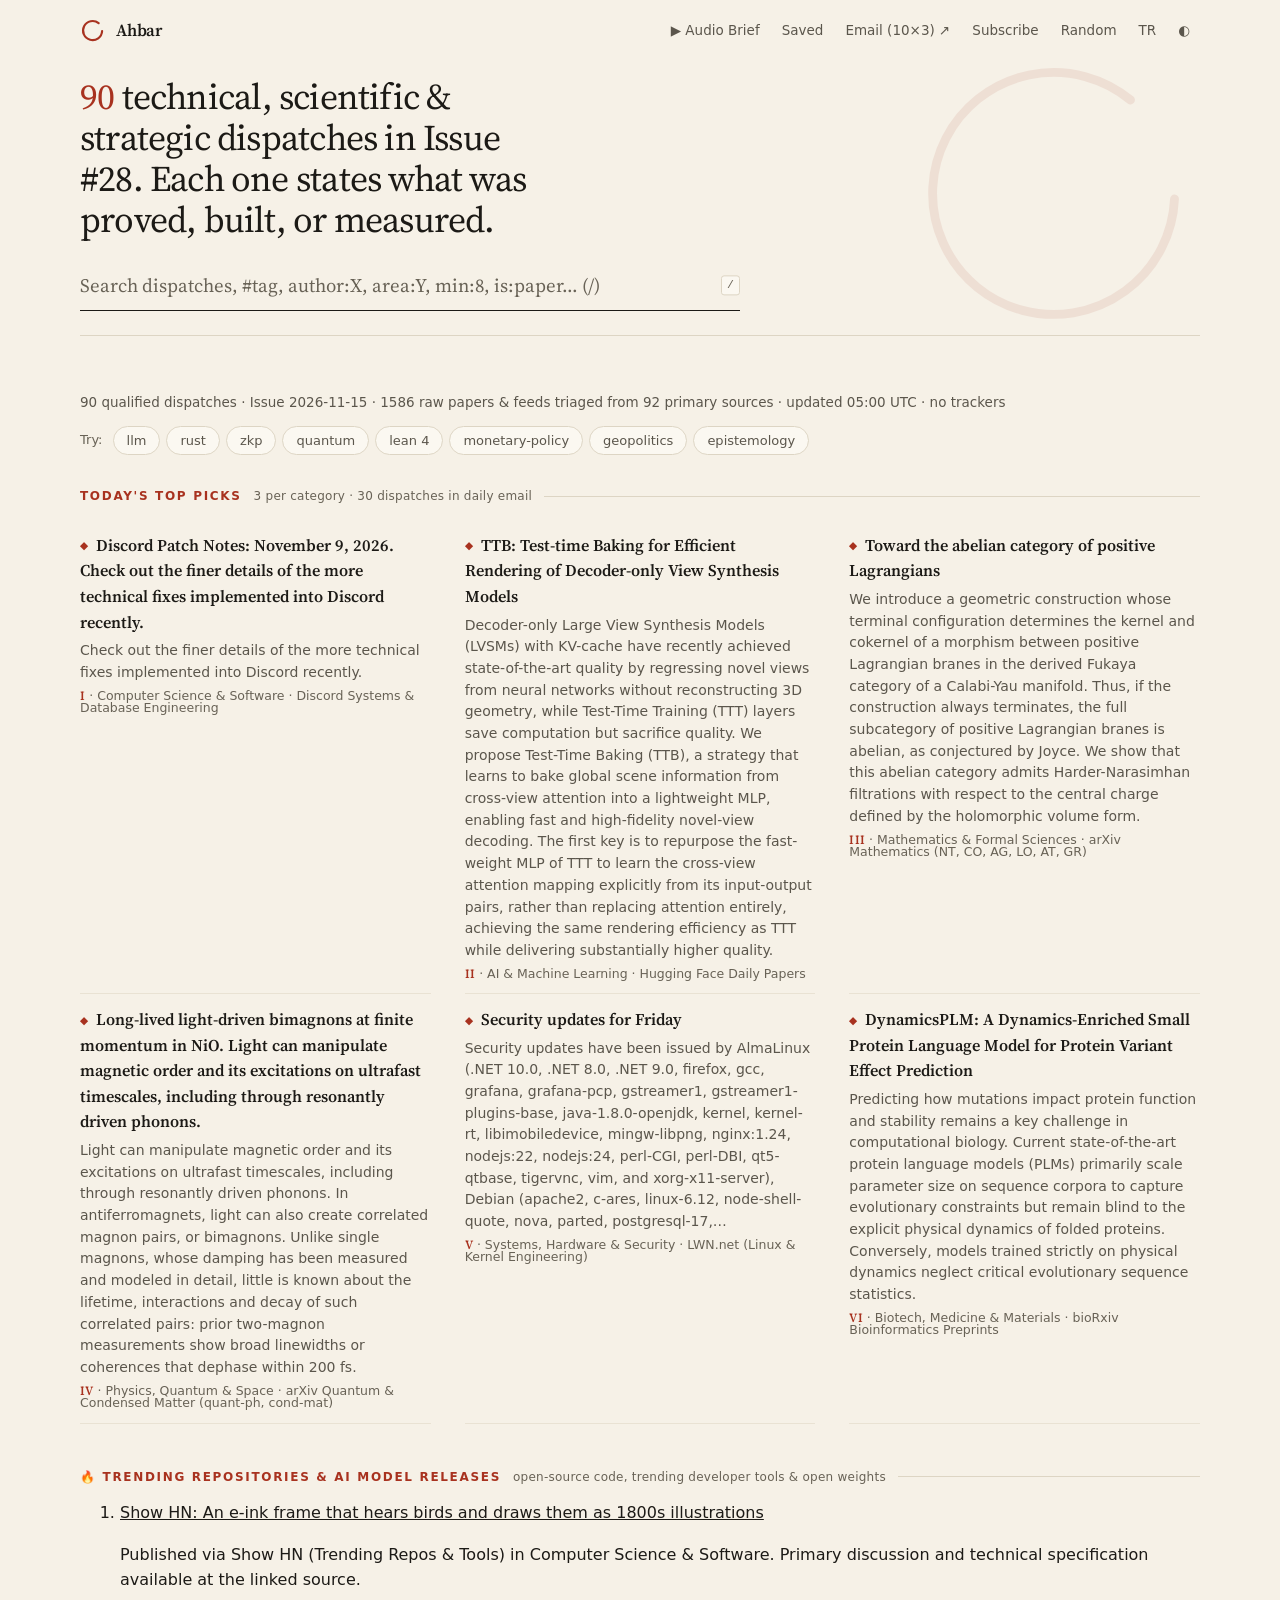
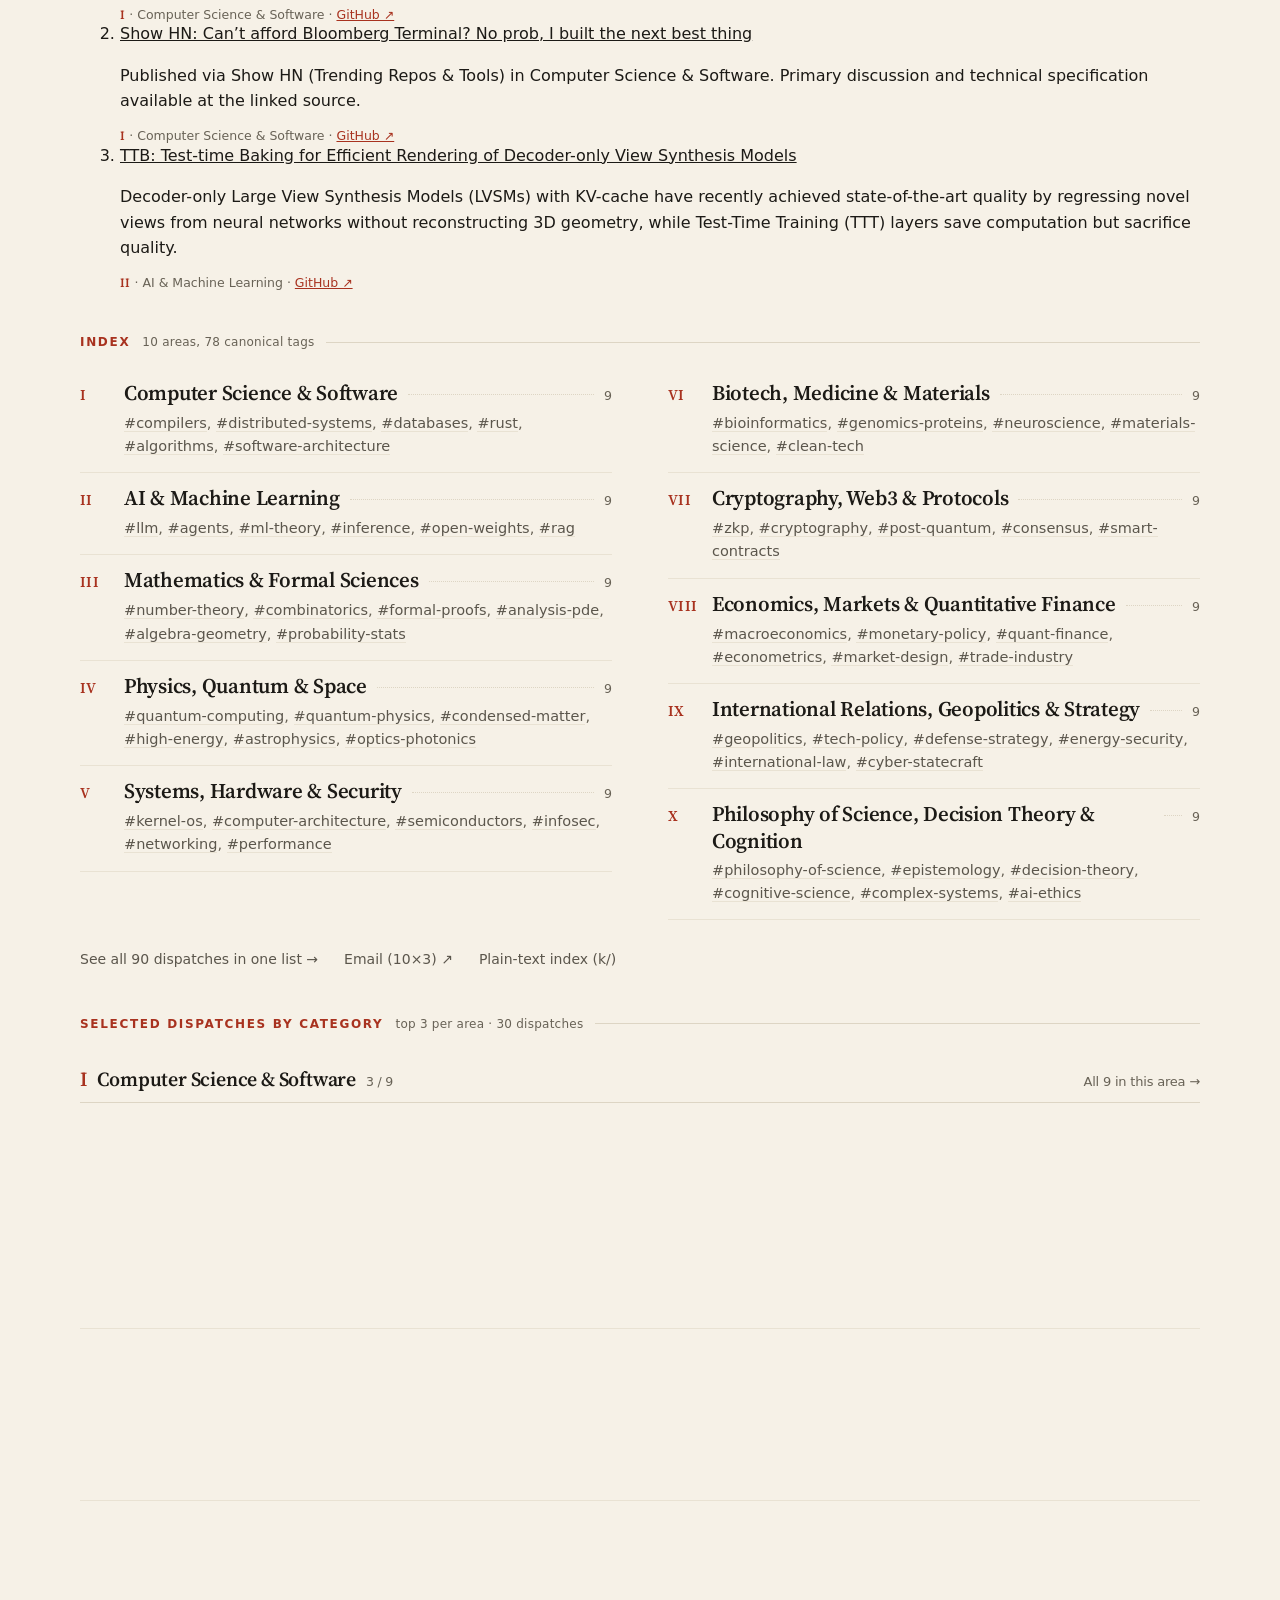
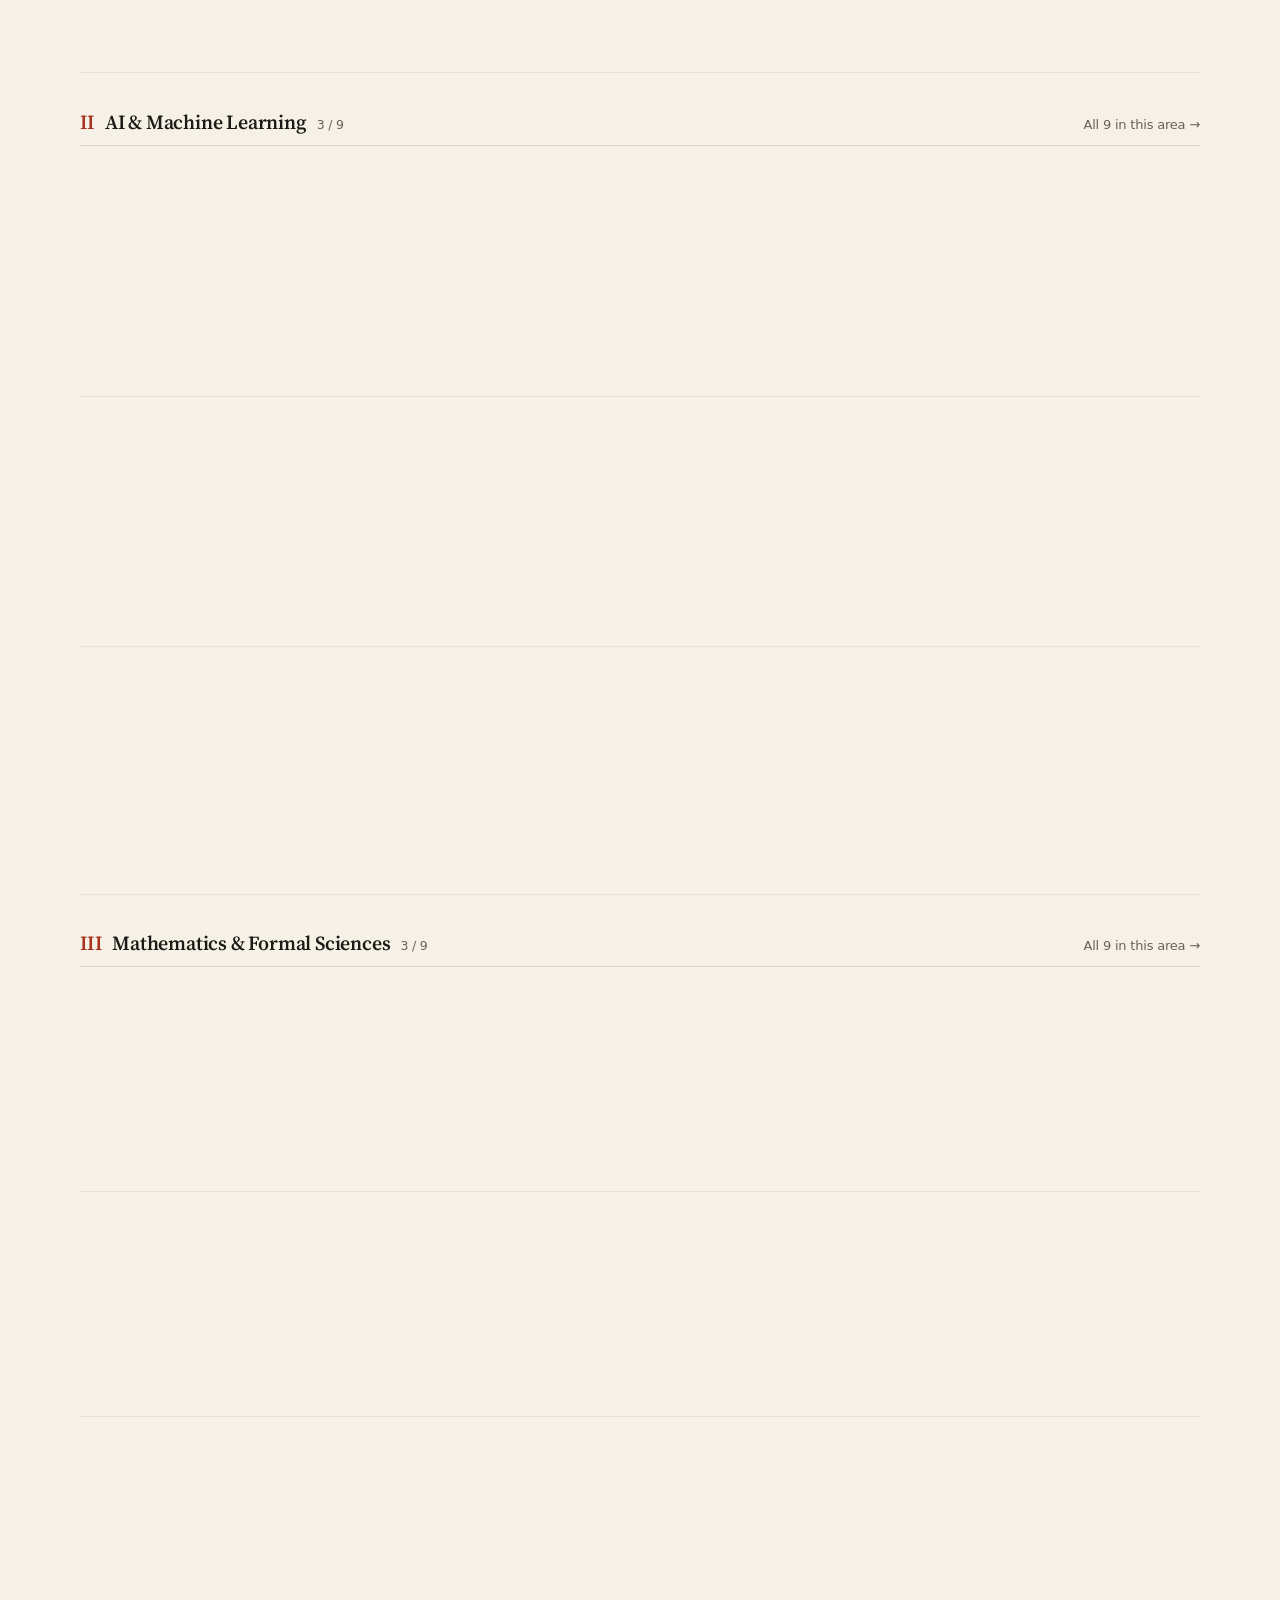
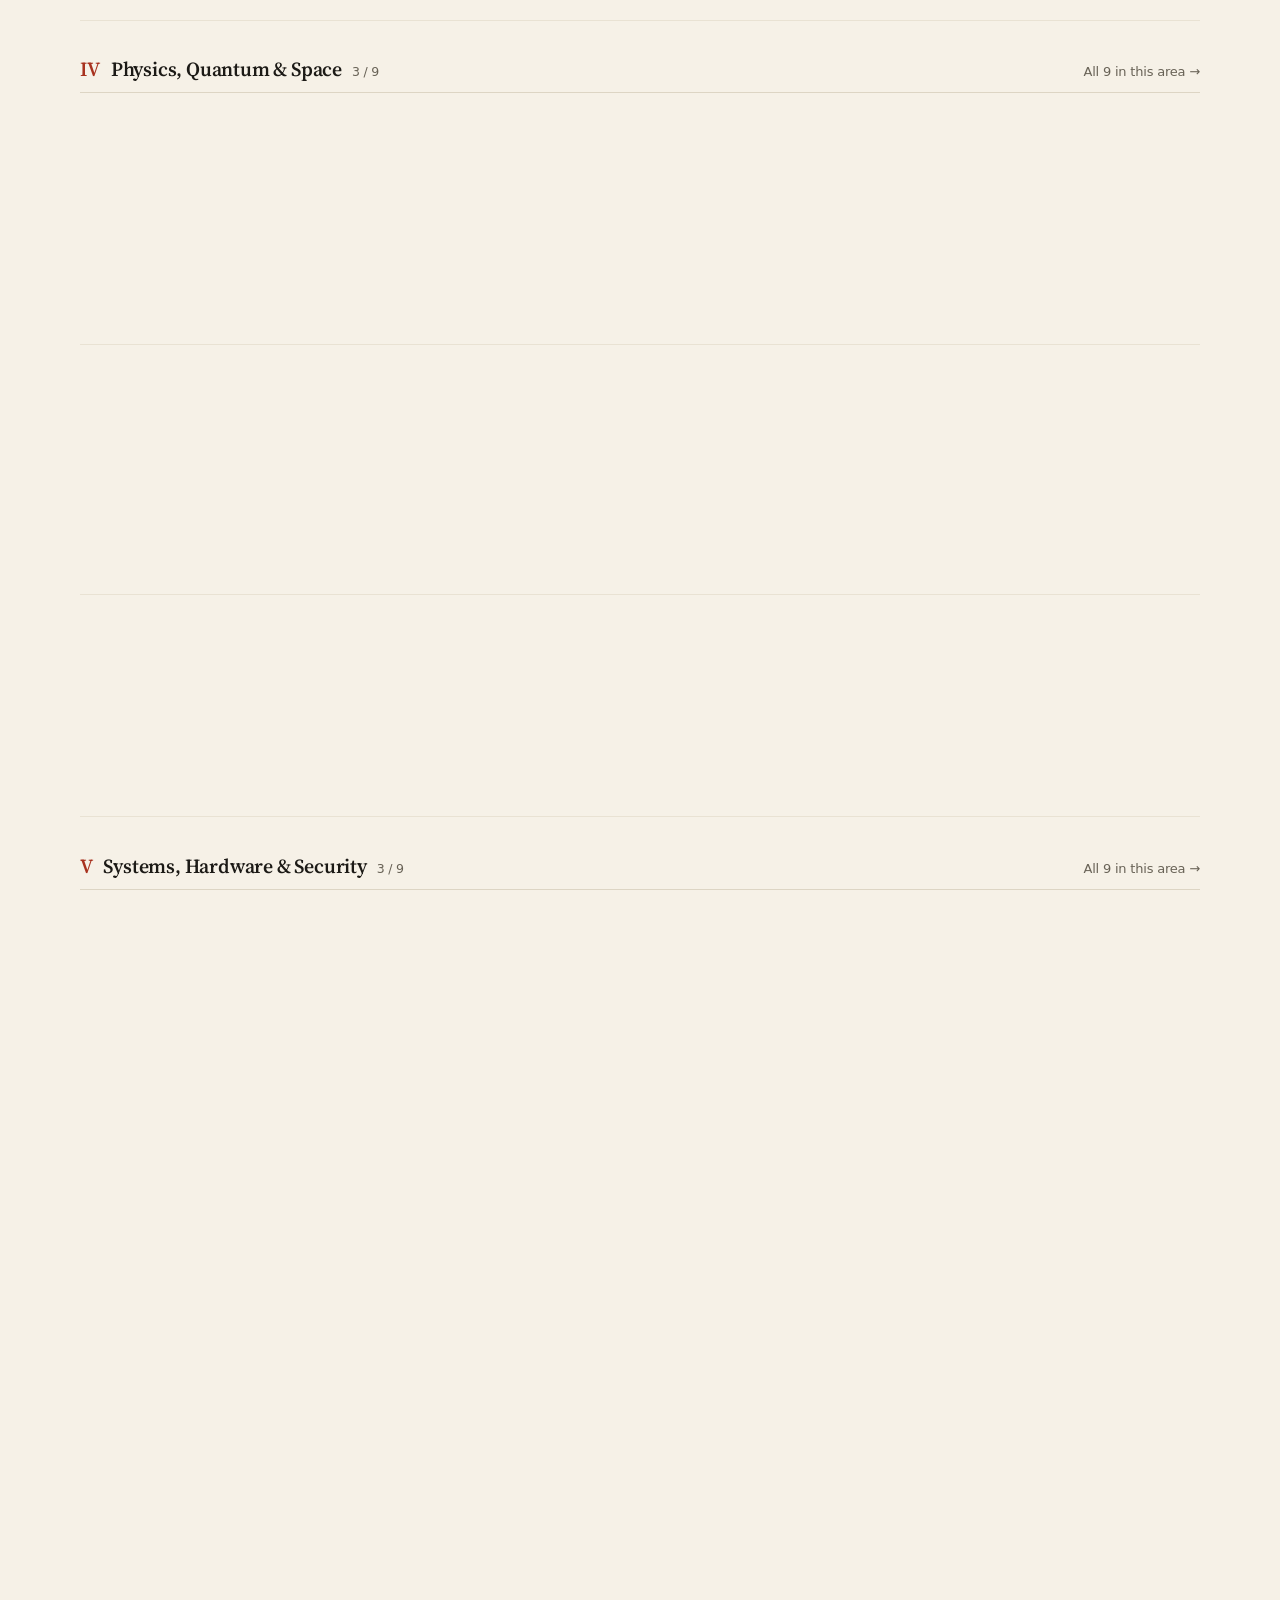
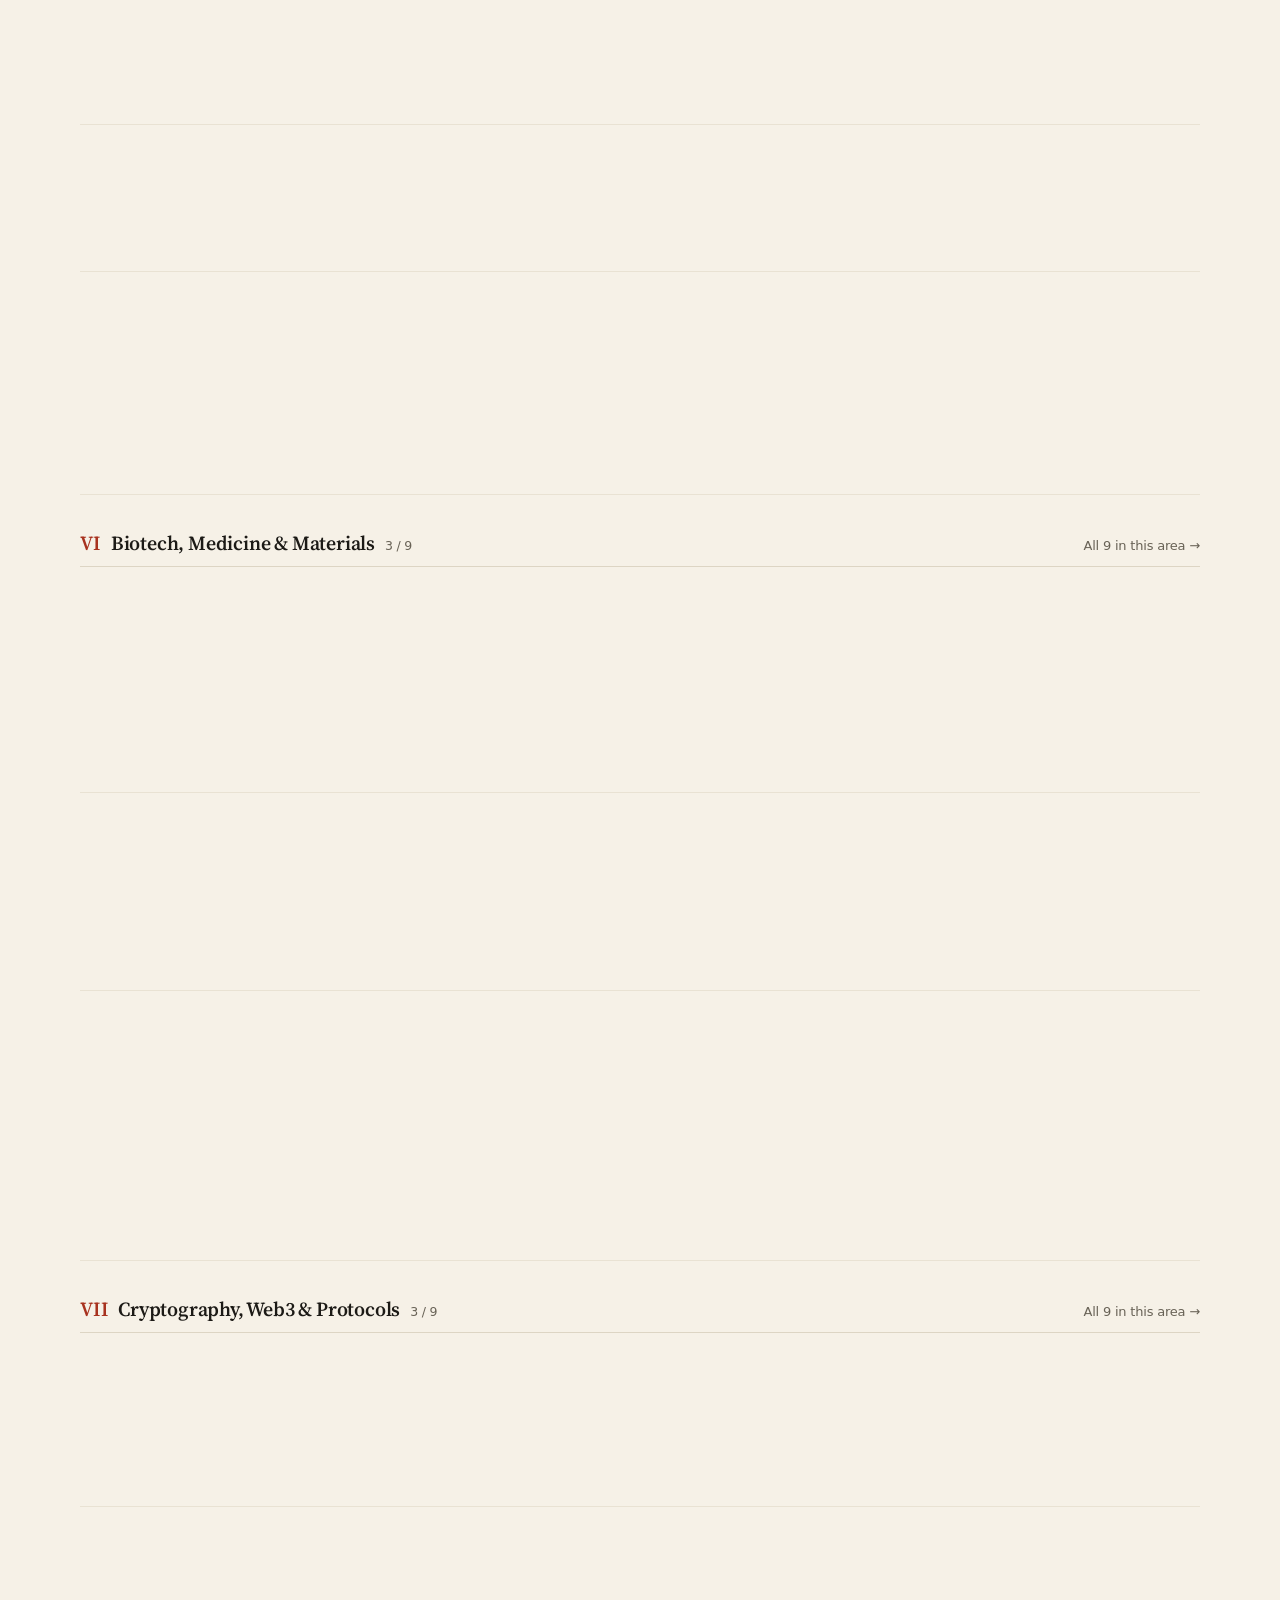
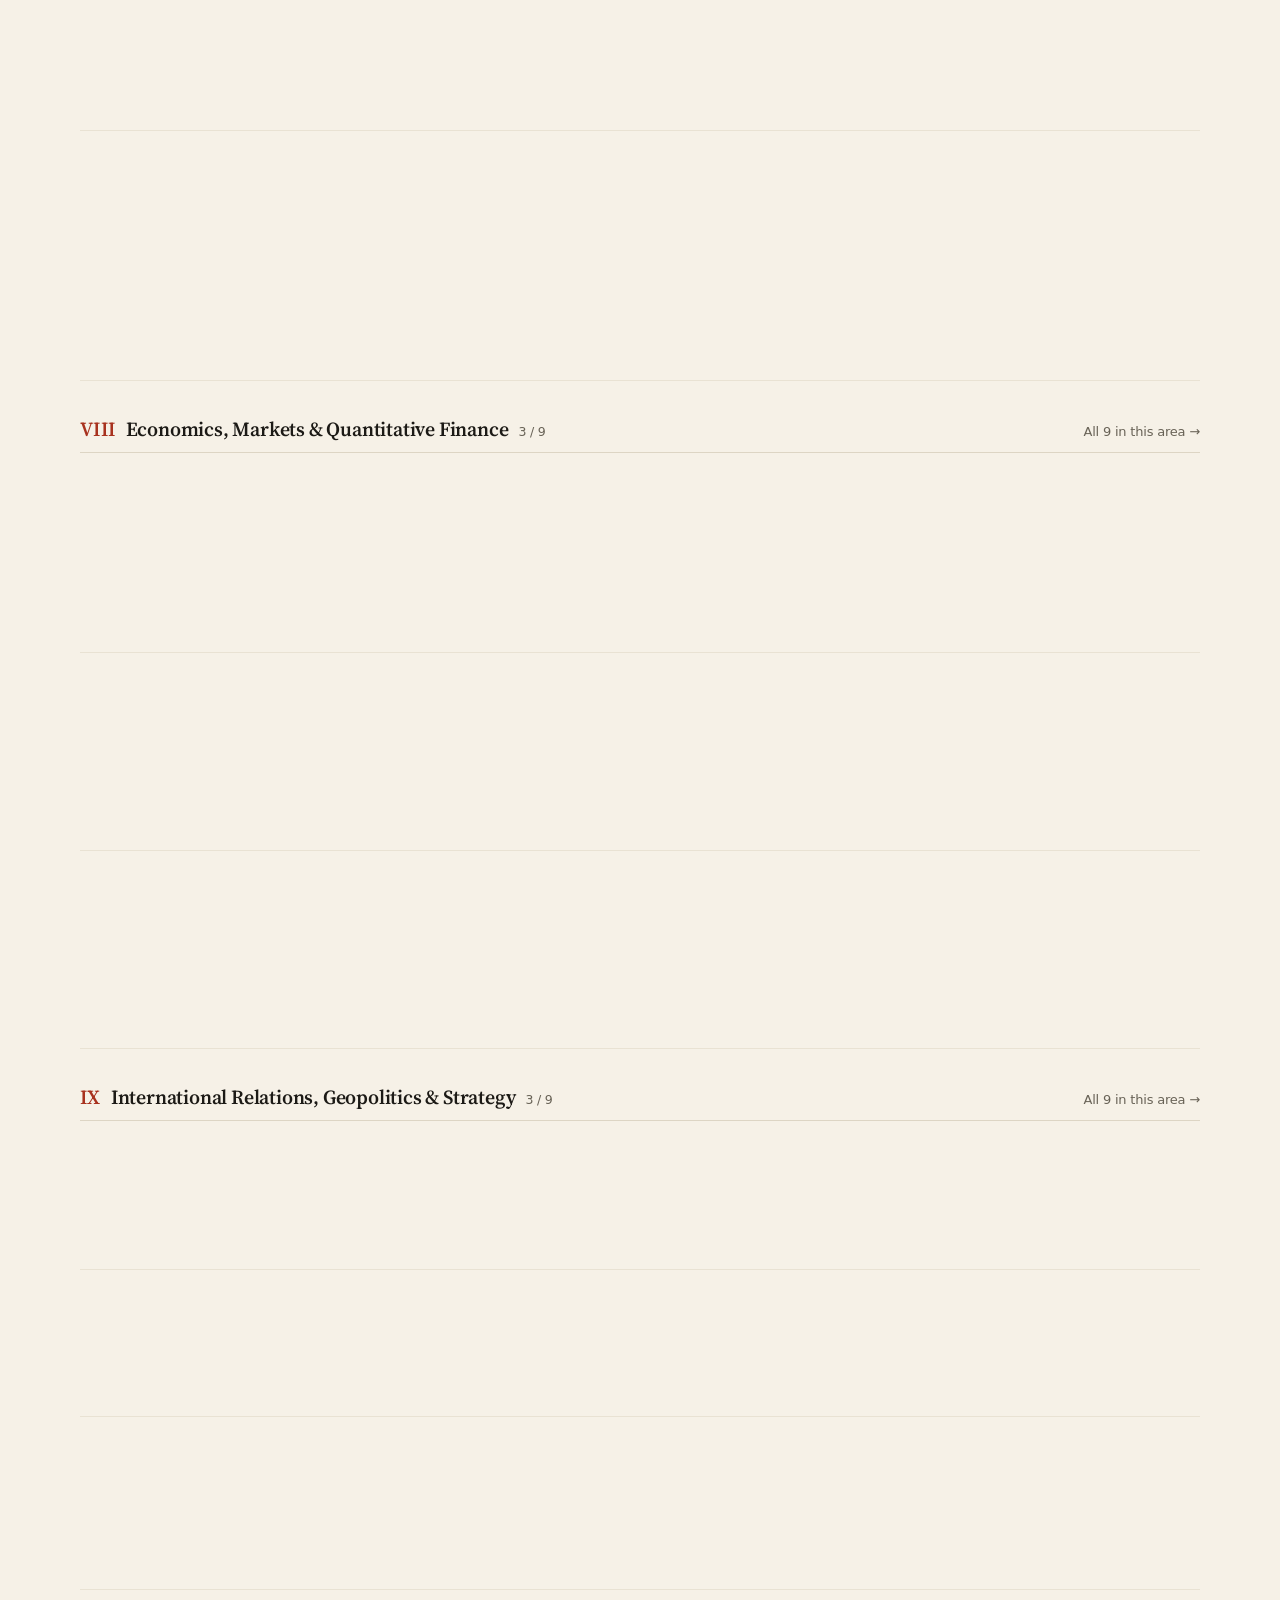
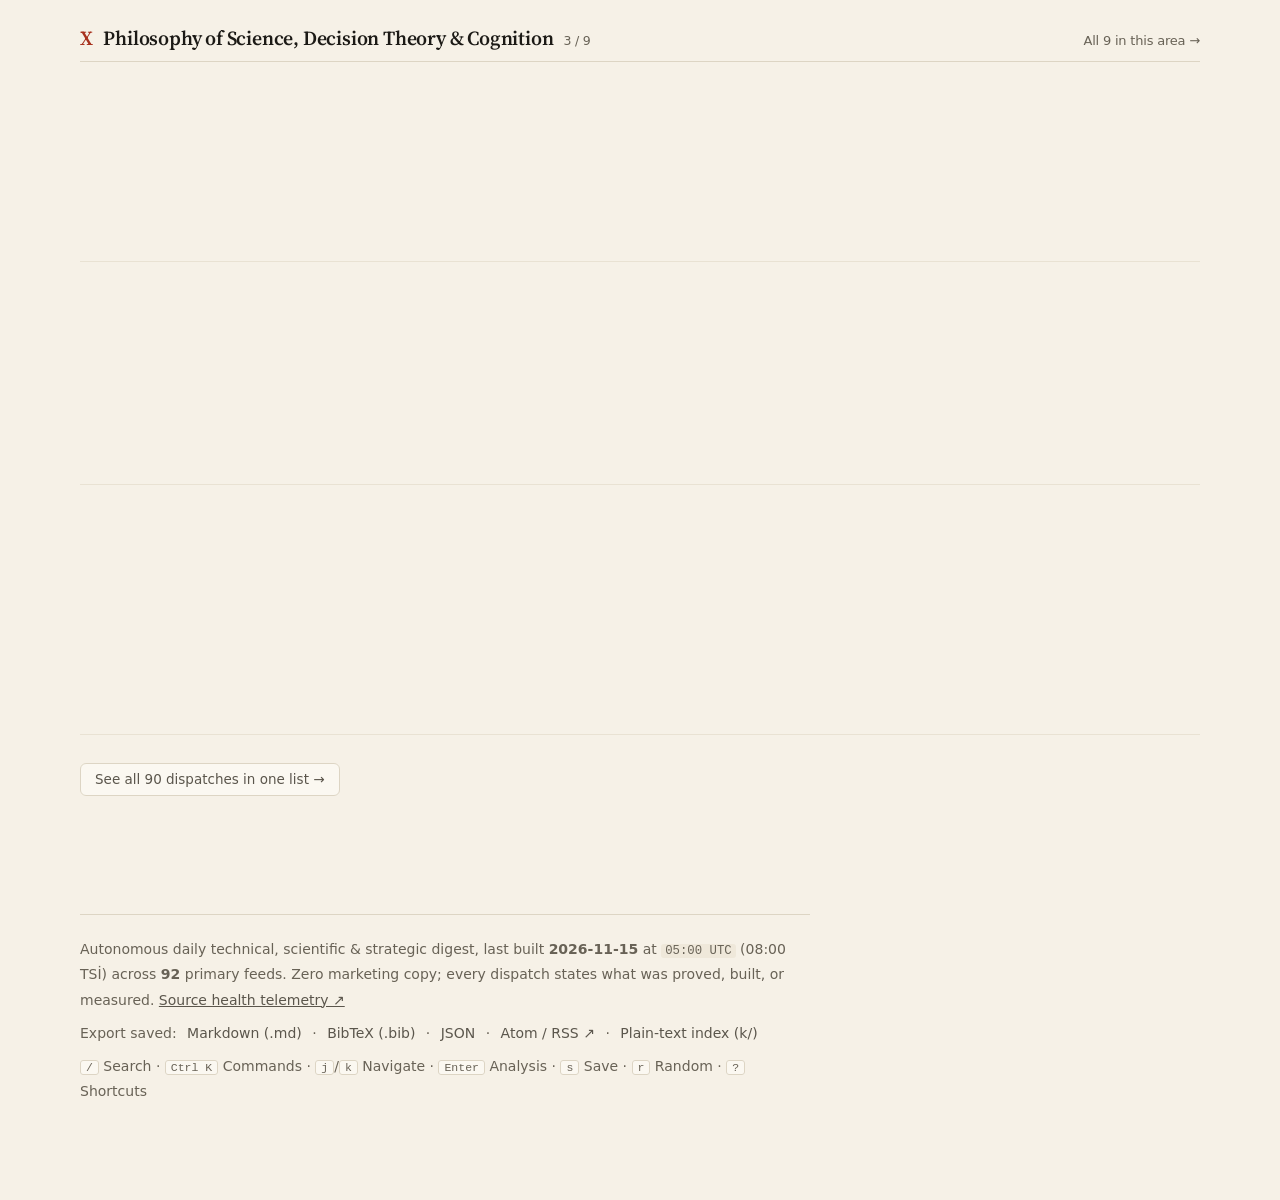
==== commit 7d5a275a: "chore(issue): publish daily dispatch for 2026-11-15" ====
--- a/index.html
+++ b/index.html
@@ -483,7 +483,7 @@
   <p id="live" class="vh" role="status" aria-live="polite" aria-atomic="true"></p>
   <main id="list" tabindex="-1">
 <!-- PRERENDER_START -->
-<div class="home" data-pre="1"><p class="proof">90 seçilmiş kayıt · 2026-11-14 · 92 birincil kaynaktan 1584 makale ve besleme tarandı · her gün 08:00 TSİ · izleyici yok</p><p class="tryq"><span>Dene:</span><a class="chip" href="?q=llm" data-q="llm">llm</a><a class="chip" href="?q=rust" data-q="rust">rust</a><a class="chip" href="?q=zkp" data-q="zkp">zkp</a><a class="chip" href="?q=quantum" data-q="quantum">quantum</a><a class="chip" href="?q=lean 4" data-q="lean 4">lean 4</a><a class="chip" href="?q=monetary-policy" data-q="monetary-policy">monetary-policy</a><a class="chip" href="?q=geopolitics" data-q="geopolitics">geopolitics</a><a class="chip" href="?q=epistemology" data-q="epistemology">epistemology</a></p><section class="hsec hp"><h2 class="k">Günün Seçkisi (Top Picks)<span>her kategoriden 3 haber · e-postada 30 kayıt</span></h2><ol class="hpicks"><li><a class="hp-title" href="?item=2026-11-14-01-announcing-rust-1-100-0" data-item="2026-11-14-01-announcing-rust-1-100-0">Rust 1.100.0 duyurusu. Rust ekibi, Rust&#39;un yeni sürümü olan 1.100.0&#39;ı duyurmaktan mutluluk duyuyor.</a><p>Rust ekibi, Rust&#39;un yeni sürümü olan 1.100.0&#39;ı duyurmaktan mutluluk duyuyor. Rust, herkesin güvenilir ve verimli yazılım geliştirmesine olanak tanıyan bir programlama dilidir. Eğer Rust&#39;un eski bir sürümünü Rustup aracılığıyla yüklediyseniz, 1.100.0&#39;ı şu şekilde alabilirsiniz: $ Rustup güncellemesi kararlı Eğer henüz sahip değilseniz, web sitemizdeki uygun sayfadan Rust&#39;u alabilirsiniz…</p><div class="n" style="margin-top:6px;"><span class="rn">I</span> · Bilgisayar Bilimi &amp; Yazılım · Lobste.rs</div></li><li><a class="hp-title" href="?item=2026-11-14-10-ttb-test-time-baking-for" data-item="2026-11-14-10-ttb-test-time-baking-for">TTB: Yalnızca Kod Çözücü Görünüm Sentez Modellerinin Verimli Bir Şekilde Oluşturulması için Test Zamanında Pişirme</a><p>KV önbelleğe sahip, yalnızca kod çözücüden oluşan Geniş Görünüm Sentez Modelleri (LVSM&#39;ler), 3D geometriyi yeniden yapılandırmadan sinir ağlarından gelen yeni görünümleri gerileyerek son teknoloji ürünü kaliteye ulaşırken, Test Süresi Eğitimi (TTT) katmanları hesaplamadan tasarruf sağlar ancak kaliteden ödün verir. Küresel sahne bilgilerini hazırlamayı öğrenen bir strateji olan Test-Time Baking&#39;i (TTB) öneriyoruz.</p><div class="n" style="margin-top:6px;"><span class="rn">II</span> · Yapay Zekâ &amp; Makine Öğrenmesi · Hugging Face Daily Papers</div></li><li><a class="hp-title" href="?item=2026-11-14-19-toward-the-abelian-category-of" data-item="2026-11-14-19-toward-the-abelian-category-of">Pozitif Lagrangianların değişmeli kategorisine doğru</a><p>Bir Calabi-Yau manifoldunun türetilmiş Fukaya kategorisindeki pozitif Lagrange zarları arasındaki bir morfizmin çekirdeğini ve kok çekirdeğini terminal konfigürasyonu belirleyen bir geometrik yapı tanıtıyoruz. Dolayısıyla, eğer yapı her zaman sona eriyorsa, Joyce&#39;un tahmin ettiği gibi, pozitif Lagrange zarlarının tüm alt kategorisi değişmeli olacaktır. Bunu gösteriyoruz ki…</p><div class="n" style="margin-top:6px;"><span class="rn">III</span> · Matematik &amp; Biçimsel Bilimler · arXiv Mathematics (NT, CO, AG, LO, AT, GR)</div></li><li><a class="hp-title" href="?item=2026-11-14-28-long-lived-light-driven-bimagnons" data-item="2026-11-14-28-long-lived-light-driven-bimagnons">NiO&#39;da sonlu momentumda uzun ömürlü, ışıkla çalışan bimagnonlar. Işık, rezonansla yönlendirilen fononlar da dahil olmak üzere, manyetik düzeni ve onun uyarımlarını ultra hızlı zaman ölçeklerinde manipüle edebilir.</a><p>Işık, rezonansla yönlendirilen fononlar da dahil olmak üzere, manyetik düzeni ve onun uyarımlarını ultra hızlı zaman ölçeklerinde manipüle edebilir. Antiferromıknatıslarda ışık aynı zamanda ilişkili magnon çiftleri veya bimagnonlar da oluşturabilir. Sönümleri ayrıntılı olarak ölçülen ve modellenen tek magnonların aksine, bu tür korelasyonların ömrü, etkileşimleri ve bozulması hakkında çok az şey bilinmektedir.</p><div class="n" style="margin-top:6px;"><span class="rn">IV</span> · Fizik, Kuantum &amp; Uzay · arXiv Quantum &amp; Condensed Matter (quant-ph, cond-mat)</div></li><li><a class="hp-title" href="?item=2026-11-14-37-security-updates-for-friday" data-item="2026-11-14-37-security-updates-for-friday">Cuma günü için güvenlik güncellemeleri</a><p>Güvenlik güncellemeleri AlmaLinux tarafından yayınlanmıştır (.NET 10.0, .NET 8.0, .NET 9.0, firefox, gcc, grafana, grafana-pcp, gstreamer1, gstreamer1-plugins-base, java-1.8.0-openjdk, kernel, kernel-rt, libimobiledevice, mingw-libpng, nginx:1.24, nodejs:22, nodejs:24, perl-CGI, perl-DBI, qt5-qtbase, Tigervnc, vim ve xorg-x11-server), Debian (apache2, c-ares, linux-6.1…</p><div class="n" style="margin-top:6px;"><span class="rn">V</span> · Sistem, Donanım &amp; Tüketici Teknolojisi · LWN.net (Linux &amp; Kernel Engineering)</div></li><li><a class="hp-title" href="?item=2026-11-14-46-dynamicsplm-a-dynamics-enriched-small" data-item="2026-11-14-46-dynamicsplm-a-dynamics-enriched-small">DynamicsPLM: Protein Varyant Etkisi Tahmini için Dinamiklerle Zenginleştirilmiş Küçük Protein Dil Modeli</a><p>Mutasyonların protein fonksiyonunu ve stabilitesini nasıl etkilediğini tahmin etmek, hesaplamalı biyolojide önemli bir zorluk olmaya devam ediyor. Mevcut son teknoloji ürünü protein dili modelleri (PLM&#39;ler), evrimsel kısıtlamaları yakalamak için öncelikli olarak dizi korporasındaki parametre boyutunu ölçeklendirir, ancak katlanmış proteinlerin açık fiziksel dinamiklerine karşı kör kalır. Tersine, modeller sıkı bir şekilde eğitildi…</p><div class="n" style="margin-top:6px;"><span class="rn">VI</span> · Biyoteknoloji, Tıp &amp; Malzeme Bilimi · bioRxiv Bioinformatics Preprints</div></li></ol></section><section class="hsec"><h2 class="k">Fihrist<span>10 alan, 78 kanonik etiket</span></h2><ol class="fx"><li class="fe"><a class="ft" href="?area=cs" data-area="cs"><span class="rn">I</span><span class="fn">Bilgisayar Bilimi &amp; Yazılım</span><span class="ld"></span><span class="n">9</span></a><p class="fc"><a href="?area=cs&amp;tag=rust" data-area-tag="cs:rust">#rust</a>, <a href="?area=cs&amp;tag=c-cpp" data-area-tag="cs:c-cpp">#c-cpp</a>, <a href="?area=cs&amp;tag=go" data-area-tag="cs:go">#go</a>, <a href="?area=cs&amp;tag=python" data-area-tag="cs:python">#python</a>, <a href="?area=cs&amp;tag=typescript" data-area-tag="cs:typescript">#typescript</a>, <a href="?area=cs&amp;tag=compilers" data-area-tag="cs:compilers">#compilers</a></p></li><li class="fe"><a class="ft" href="?area=ai" data-area="ai"><span class="rn">II</span><span class="fn">Yapay Zekâ &amp; Makine Öğrenmesi</span><span class="ld"></span><span class="n">9</span></a><p class="fc"><a href="?area=ai&amp;tag=llm" data-area-tag="ai:llm">#llm</a>, <a href="?area=ai&amp;tag=agents" data-area-tag="ai:agents">#agents</a>, <a href="?area=ai&amp;tag=inference" data-area-tag="ai:inference">#inference</a>, <a href="?area=ai&amp;tag=rag" data-area-tag="ai:rag">#rag</a>, <a href="?area=ai&amp;tag=ml-theory" data-area-tag="ai:ml-theory">#ml-theory</a>, <a href="?area=ai&amp;tag=computer-vision" data-area-tag="ai:computer-vision">#computer-vision</a></p></li><li class="fe"><a class="ft" href="?area=math" data-area="math"><span class="rn">III</span><span class="fn">Matematik &amp; Biçimsel Bilimler</span><span class="ld"></span><span class="n">9</span></a><p class="fc"><a href="?area=math&amp;tag=number-theory" data-area-tag="math:number-theory">#number-theory</a>, <a href="?area=math&amp;tag=combinatorics" data-area-tag="math:combinatorics">#combinatorics</a>, <a href="?area=math&amp;tag=logic" data-area-tag="math:logic">#logic</a>, <a href="?area=math&amp;tag=formal-proofs" data-area-tag="math:formal-proofs">#formal-proofs</a>, <a href="?area=math&amp;tag=algebra-geometry" data-area-tag="math:algebra-geometry">#algebra-geometry</a>, <a href="?area=math&amp;tag=analysis-pde" data-area-tag="math:analysis-pde">#analysis-pde</a></p></li><li class="fe"><a class="ft" href="?area=physics" data-area="physics"><span class="rn">IV</span><span class="fn">Fizik, Kuantum &amp; Uzay</span><span class="ld"></span><span class="n">9</span></a><p class="fc"><a href="?area=physics&amp;tag=quantum-computing" data-area-tag="physics:quantum-computing">#quantum-computing</a>, <a href="?area=physics&amp;tag=quantum-physics" data-area-tag="physics:quantum-physics">#quantum-physics</a>, <a href="?area=physics&amp;tag=condensed-matter" data-area-tag="physics:condensed-matter">#condensed-matter</a>, <a href="?area=physics&amp;tag=astrophysics" data-area-tag="physics:astrophysics">#astrophysics</a>, <a href="?area=physics&amp;tag=high-energy" data-area-tag="physics:high-energy">#high-energy</a>, <a href="?area=physics&amp;tag=optics-photonics" data-area-tag="physics:optics-photonics">#optics-photonics</a></p></li><li class="fe"><a class="ft" href="?area=systems" data-area="systems"><span class="rn">V</span><span class="fn">Sistem, Donanım &amp; Tüketici Teknolojisi</span><span class="ld"></span><span class="n">9</span></a><p class="fc"><a href="?area=systems&amp;tag=kernel-os" data-area-tag="systems:kernel-os">#kernel-os</a>, <a href="?area=systems&amp;tag=semiconductors" data-area-tag="systems:semiconductors">#semiconductors</a>, <a href="?area=systems&amp;tag=computer-architecture" data-area-tag="systems:computer-architecture">#computer-architecture</a>, <a href="?area=systems&amp;tag=infosec" data-area-tag="systems:infosec">#infosec</a>, <a href="?area=systems&amp;tag=networking" data-area-tag="systems:networking">#networking</a>, <a href="?area=systems&amp;tag=embedded" data-area-tag="systems:embedded">#embedded</a></p></li><li class="fe"><a class="ft" href="?area=bio" data-area="bio"><span class="rn">VI</span><span class="fn">Biyoteknoloji, Tıp &amp; Malzeme Bilimi</span><span class="ld"></span><span class="n">9</span></a><p class="fc"><a href="?area=bio&amp;tag=bioinformatics" data-area-tag="bio:bioinformatics">#bioinformatics</a>, <a href="?area=bio&amp;tag=genomics-proteins" data-area-tag="bio:genomics-proteins">#genomics-proteins</a>, <a href="?area=bio&amp;tag=neuroscience" data-area-tag="bio:neuroscience">#neuroscience</a>, <a href="?area=bio&amp;tag=materials-science" data-area-tag="bio:materials-science">#materials-science</a>, <a href="?area=bio&amp;tag=clean-tech" data-area-tag="bio:clean-tech">#clean-tech</a>, <a href="?area=bio&amp;tag=climate-earth" data-area-tag="bio:climate-earth">#climate-earth</a></p></li><li class="fe"><a class="ft" href="?area=crypto" data-area="crypto"><span class="rn">VII</span><span class="fn">Kriptografi, Web3 &amp; Dağıtık Protokoller</span><span class="ld"></span><span class="n">9</span></a><p class="fc"><a href="?area=crypto&amp;tag=cryptography" data-area-tag="crypto:cryptography">#cryptography</a>, <a href="?area=crypto&amp;tag=zkp" data-area-tag="crypto:zkp">#zkp</a>, <a href="?area=crypto&amp;tag=post-quantum" data-area-tag="crypto:post-quantum">#post-quantum</a>, <a href="?area=crypto&amp;tag=consensus" data-area-tag="crypto:consensus">#consensus</a>, <a href="?area=crypto&amp;tag=smart-contracts" data-area-tag="crypto:smart-contracts">#smart-contracts</a>, <a href="?area=crypto&amp;tag=mev-defi" data-area-tag="crypto:mev-defi">#mev-defi</a></p></li><li class="fe"><a class="ft" href="?area=econ" data-area="econ"><span class="rn">VIII</span><span class="fn">Ekonomi, Finans &amp; Makro Analiz</span><span class="ld"></span><span class="n">9</span></a><p class="fc"><a href="?area=econ&amp;tag=macroeconomics" data-area-tag="econ:macroeconomics">#macroeconomics</a>, <a href="?area=econ&amp;tag=monetary-policy" data-area-tag="econ:monetary-policy">#monetary-policy</a>, <a href="?area=econ&amp;tag=quant-finance" data-area-tag="econ:quant-finance">#quant-finance</a>, <a href="?area=econ&amp;tag=econometrics" data-area-tag="econ:econometrics">#econometrics</a>, <a href="?area=econ&amp;tag=market-design" data-area-tag="econ:market-design">#market-design</a>, <a href="?area=econ&amp;tag=trade-industry" data-area-tag="econ:trade-industry">#trade-industry</a></p></li><li class="fe"><a class="ft" href="?area=geopolitics" data-area="geopolitics"><span class="rn">IX</span><span class="fn">Uluslararası İlişkiler, Jeopolitik &amp; Strateji</span><span class="ld"></span><span class="n">9</span></a><p class="fc"><a href="?area=geopolitics&amp;tag=geopolitics" data-area-tag="geopolitics:geopolitics">#geopolitics</a>, <a href="?area=geopolitics&amp;tag=tech-policy" data-area-tag="geopolitics:tech-policy">#tech-policy</a>, <a href="?area=geopolitics&amp;tag=defense-strategy" data-area-tag="geopolitics:defense-strategy">#defense-strategy</a>, <a href="?area=geopolitics&amp;tag=energy-security" data-area-tag="geopolitics:energy-security">#energy-security</a>, <a href="?area=geopolitics&amp;tag=international-law" data-area-tag="geopolitics:international-law">#international-law</a>, <a href="?area=geopolitics&amp;tag=cyber-statecraft" data-area-tag="geopolitics:cyber-statecraft">#cyber-statecraft</a></p></li><li class="fe"><a class="ft" href="?area=philosophy" data-area="philosophy"><span class="rn">X</span><span class="fn">Bilim Felsefesi, Karar Kuramı &amp; Bilişsel Bilimler</span><span class="ld"></span><span class="n">9</span></a><p class="fc"><a href="?area=philosophy&amp;tag=philosophy-of-science" data-area-tag="philosophy:philosophy-of-science">#philosophy-of-science</a>, <a href="?area=philosophy&amp;tag=epistemology" data-area-tag="philosophy:epistemology">#epistemology</a>, <a href="?area=philosophy&amp;tag=decision-theory" data-area-tag="philosophy:decision-theory">#decision-theory</a>, <a href="?area=philosophy&amp;tag=cognitive-science" data-area-tag="philosophy:cognitive-science">#cognitive-science</a>, <a href="?area=philosophy&amp;tag=complex-systems" data-area-tag="philosophy:complex-systems">#complex-systems</a>, <a href="?area=philosophy&amp;tag=ai-ethics" data-area-tag="philosophy:ai-ethics">#ai-ethics</a></p></li></ol><p class="hlinks"><a href="?all=1" data-all="1">Tüm kayıtları tek listede gör (90) →</a><a href="data/sample-email-tr.html" target="_blank" rel="noopener">Günlük E-Posta Önizlemesi (10×3 = 30 Kayıt) ↗</a><a href="k/">Düz metin dizini (k/)</a></p></section><section class="hsec"><h2 class="k">Kategorilere Göre Günün Kayıtları<span>her alandan öne çıkan 3 kayıt</span></h2><div style="margin-top:20px;"><h2 class="sh" style="margin-top:12px;"><a href="?area=cs" data-area="cs" style="text-decoration:none;border:0;color:var(--ink);"><span class="rn">I</span> Bilgisayar Bilimi &amp; Yazılım</a> <span class="n">3 →</span></h2><div class="recs"><article class="rec" id="rec-2026-11-14-01-announcing-rust-1-100-0" data-idx="0"><div class="no">01</div><div class="rb"><div class="nm"><a class="name" href="?item=2026-11-14-01-announcing-rust-1-100-0" data-item="2026-11-14-01-announcing-rust-1-100-0">Rust 1.100.0 duyurusu. Rust ekibi, Rust&#39;un yeni sürümü olan 1.100.0&#39;ı duyurmaktan mutluluk duyuyor.</a> <span class="host">Lobste.rs</span></div><p class="desc">Rust ekibi, Rust&#39;un yeni sürümü olan 1.100.0&#39;ı duyurmaktan mutluluk duyuyor. Rust, herkesin güvenilir ve verimli yazılım geliştirmesine olanak tanıyan bir programlama dilidir. Eğer Rust&#39;un eski bir sürümünü Rustup aracılığıyla yüklediyseniz, 1.100.0&#39;ı şu şekilde alabilirsiniz: $ Rustup güncellemesi kararlı Eğer henüz sahip değilseniz, web sitemizdeki uygun sayfadan Rust&#39;u alabilirsiniz…</p><div class="mt"><span class="itags"><a href="?tag=rust" data-tag="rust">#rust</a><a href="?tag=compilers" data-tag="compilers">#compilers</a></span><span class="meta"><a class="arch" href="https://blog.rust-lang.org/2026/11/12/Rust-1.100.0/" target="_blank" rel="noopener">kaynak ↗</a></span></div></div></article><article class="rec" id="rec-2026-11-14-03-discord-patch-notes-november-9" data-idx="1"><div class="no">02</div><div class="rb"><div class="nm"><a class="name" href="?item=2026-11-14-03-discord-patch-notes-november-9" data-item="2026-11-14-03-discord-patch-notes-november-9">Discord Yama Notları: 9 Kasım 2026. Discord&#39;a yakın zamanda uygulanan daha teknik düzeltmelerin daha ince ayrıntılarına göz atın.</a> <span class="host">Discord Systems &amp; Database Engineering</span></div><p class="desc">Yakın zamanda Discord&#39;a uygulanan daha teknik düzeltmelerin daha ince ayrıntılarına göz atın.</p><div class="mt"><span class="itags"><a href="?tag=rust" data-tag="rust">#rust</a><a href="?tag=databases" data-tag="databases">#databases</a></span><span class="meta"><a class="arch" href="https://discord.com/blog/discord-patch-notes-november-9-2026" target="_blank" rel="noopener">kaynak ↗</a></span></div></div></article><article class="rec" id="rec-2026-11-14-02-show-hn-an-e-ink" data-idx="2"><div class="no">03</div><div class="rb"><div class="nm"><a class="name" href="?item=2026-11-14-02-show-hn-an-e-ink" data-item="2026-11-14-02-show-hn-an-e-ink">Show HN: Kuşların sesini duyan ve onları 1800&#39;lerden kalma resimler gibi çizen bir e-mürekkep çerçevesi</a> <span class="host">Show HN (Trending Repos &amp; Tools)</span></div><p class="desc">Bilgisayar Bilimi ve Yazılımında Show HN (Trend Repoları ve Araçları) aracılığıyla yayınlandı. Bağlantılı kaynakta birincil tartışma ve teknik özellikler mevcuttur.</p><div class="mt"><span class="itags"><a href="?tag=trending-repo" data-tag="trending-repo">#trending-repo</a><a href="?tag=open-source" data-tag="open-source">#open-source</a></span><span class="meta"><a class="arch" href="https://github.com/arnegiacomo/fugleramme" target="_blank" rel="noopener">kaynak ↗</a></span></div></div></article></div></div><div style="margin-top:20px;"><h2 class="sh" style="margin-top:12px;"><a href="?area=ai" data-area="ai" style="text-decoration:none;border:0;color:var(--ink);"><span class="rn">II</span> Yapay Zekâ &amp; Makine Öğrenmesi</a> <span class="n">3 →</span></h2><div class="recs"><article class="rec" id="rec-2026-11-14-10-ttb-test-time-baking-for" data-idx="3"><div class="no">04</div><div class="rb"><div class="nm"><a class="name" href="?item=2026-11-14-10-ttb-test-time-baking-for" data-item="2026-11-14-10-ttb-test-time-baking-for">TTB: Yalnızca Kod Çözücü Görünüm Sentez Modellerinin Verimli Bir Şekilde Oluşturulması için Test Zamanında Pişirme</a> <span class="host">Hugging Face Daily Papers</span></div><p class="desc">KV önbelleğe sahip, yalnızca kod çözücüden oluşan Geniş Görünüm Sentez Modelleri (LVSM&#39;ler), 3D geometriyi yeniden yapılandırmadan sinir ağlarından gelen yeni görünümleri gerileyerek son teknoloji ürünü kaliteye ulaşırken, Test Süresi Eğitimi (TTT) katmanları hesaplamadan tasarruf sağlar ancak kaliteden ödün verir. Küresel sahne bilgilerini hazırlamayı öğrenen bir strateji olan Test-Time Baking&#39;i (TTB) öneriyoruz.</p><div class="mt"><span class="itags"><a href="?tag=llm" data-tag="llm">#llm</a><a href="?tag=open-weights" data-tag="open-weights">#open-weights</a><a href="?tag=neuroscience" data-tag="neuroscience">#neuroscience</a></span><span class="meta"><a class="arch" href="https://arxiv.org/abs/2611.17331" target="_blank" rel="noopener">kaynak ↗</a></span></div></div></article><article class="rec" id="rec-2026-11-14-11-open-vision-banana-a-fully" data-idx="4"><div class="no">05</div><div class="rb"><div class="nm"><a class="name" href="?item=2026-11-14-11-open-vision-banana-a-fully" data-item="2026-11-14-11-open-vision-banana-a-fully">Açık Görüşlü Muz: Üretken Görsel Algı için Tamamen Açık Bir Reçete. Son çalışmalar, önceden eğitilmiş görüntü oluşturucuların, görüntü sentezinin ötesinde gerçek dünya anlayışını kodladığını öne sürüyor.</a> <span class="host">Hugging Face Daily Papers</span></div><p class="desc">Son çalışmalar, önceden eğitilmiş görüntü oluşturucuların, görüntü sentezinin ötesinde gerçek dünya anlayışını kodladığını öne sürüyor. Vision Banana, görme görevlerini koşullu görüntü düzenleme olarak çerçeveleyerek bundan yararlanıyor. Ancak verileri, ağırlıkları, kodu ve uygulama ayrıntıları kamuya açık değildir.</p><div class="mt"><span class="itags"><a href="?tag=llm" data-tag="llm">#llm</a><a href="?tag=open-weights" data-tag="open-weights">#open-weights</a><a href="?tag=infosec" data-tag="infosec">#infosec</a></span><span class="meta"><a class="arch" href="https://arxiv.org/abs/2611.15844" target="_blank" rel="noopener">kaynak ↗</a></span></div></div></article><article class="rec" id="rec-2026-11-14-12-actor-judge-or-teacher-understanding" data-idx="5"><div class="no">06</div><div class="rb"><div class="nm"><a class="name" href="?item=2026-11-14-12-actor-judge-or-teacher-understanding" data-item="2026-11-14-12-actor-judge-or-teacher-understanding">Aktör mü, Hakim mi, Öğretmen mi? Uzun Ufuk Ajanlarında Karar Modellerini Anlamak</a> <span class="host">Hugging Face Daily Papers</span></div><p class="desc">Karar modelleri, bir soruyu, her biri için olasılığa sahip seçenekler arasından seçim yapmak gibi yazılı bir çıktıyla yanıtlar; böylece bir model, bir aracının eylemlerini seçebilir, önceden gerçekleştirilen eylemleri değerlendirebilir veya pekiştirmeli öğrenmeyle bir politikayı öğretmek için her eylemi puanlayabilir. Önceki çalışmalar, onları esas olarak aktörler olarak incelemiş ve yararlılıklarını ne kadar iyi hareket ettiklerine göre değerlendirmişti. Biz soruyoruz…</p><div class="mt"><span class="itags"><a href="?tag=llm" data-tag="llm">#llm</a><a href="?tag=open-weights" data-tag="open-weights">#open-weights</a><a href="?tag=agents" data-tag="agents">#agents</a><a href="?tag=reinforcement-learning" data-tag="reinforcement-learning">#reinforcement-learning</a></span><span class="meta"><a class="arch" href="https://arxiv.org/abs/2611.17167" target="_blank" rel="noopener">kaynak ↗</a></span></div></div></article></div></div><div style="margin-top:20px;"><h2 class="sh" style="margin-top:12px;"><a href="?area=math" data-area="math" style="text-decoration:none;border:0;color:var(--ink);"><span class="rn">III</span> Matematik &amp; Biçimsel Bilimler</a> <span class="n">3 →</span></h2><div class="recs"><article class="rec" id="rec-2026-11-14-19-toward-the-abelian-category-of" data-idx="6"><div class="no">07</div><div class="rb"><div class="nm"><a class="name" href="?item=2026-11-14-19-toward-the-abelian-category-of" data-item="2026-11-14-19-toward-the-abelian-category-of">Pozitif Lagrangianların değişmeli kategorisine doğru</a> <span class="host">arXiv Mathematics (NT, CO, AG, LO, AT, GR)</span></div><p class="desc">Bir Calabi-Yau manifoldunun türetilmiş Fukaya kategorisindeki pozitif Lagrange zarları arasındaki bir morfizmin çekirdeğini ve kok çekirdeğini terminal konfigürasyonu belirleyen bir geometrik yapı tanıtıyoruz. Dolayısıyla, eğer yapı her zaman sona eriyorsa, Joyce&#39;un tahmin ettiği gibi, pozitif Lagrange zarlarının tüm alt kategorisi değişmeli olacaktır. Bunu gösteriyoruz ki…</p><div class="mt"><span class="itags"><a href="?tag=number-theory" data-tag="number-theory">#number-theory</a><a href="?tag=combinatorics" data-tag="combinatorics">#combinatorics</a><a href="?tag=high-energy" data-tag="high-energy">#high-energy</a><a href="?tag=algebra-geometry" data-tag="algebra-geometry">#algebra-geometry</a></span><span class="meta"><a class="arch" href="https://arxiv.org/abs/2611.17282v1" target="_blank" rel="noopener">kaynak ↗</a></span></div></div></article><article class="rec" id="rec-2026-11-14-20-sowing-the-seeds-of-intractability" data-idx="7"><div class="no">08</div><div class="rb"><div class="nm"><a class="name" href="?item=2026-11-14-20-sowing-the-seeds-of-intractability" data-item="2026-11-14-20-sowing-the-seeds-of-intractability">İnatçılık Tohumlarını Ekmek: Kalah, PSPACE&#39;i tamamladı. Kalah, mancala ekim oyunları ailesinden klasik bir iki oyunculu oyundur.</a> <span class="host">arXiv Mathematics (NT, CO, AG, LO, AT, GR)</span></div><p class="desc">Kalah, mancala ekim oyunları ailesinden klasik bir iki oyunculu oyundur. Bilgisayarlar birçok standart boyutlu başlangıç ​​pozisyonunu çözdü, ancak büyüyen boyuttaki tahtalarda oyunun karmaşıklığı açık kaldı. Her bir taraftaki çukur sayısının girdinin bir parçası olduğu ve keyfi bir konumun verildiği doğal genellemeyi taş c ile inceliyoruz.</p><div class="mt"><span class="itags"><a href="?tag=number-theory" data-tag="number-theory">#number-theory</a><a href="?tag=combinatorics" data-tag="combinatorics">#combinatorics</a><a href="?tag=algorithms" data-tag="algorithms">#algorithms</a><a href="?tag=decision-theory" data-tag="decision-theory">#decision-theory</a></span><span class="meta"><a class="arch" href="https://arxiv.org/abs/2611.17252v1" target="_blank" rel="noopener">kaynak ↗</a></span></div></div></article><article class="rec" id="rec-2026-11-14-21-dimension-drop-for-superlevel-sets" data-idx="8"><div class="no">09</div><div class="rb"><div class="nm"><a class="name" href="?item=2026-11-14-21-dimension-drop-for-superlevel-sets" data-item="2026-11-14-21-dimension-drop-for-superlevel-sets">Üniform Littlewood sabitinin süper düzey kümeleri için boyut düşüşü</a> <span class="host">arXiv Mathematics (NT, CO, AG, LO, AT, GR)</span></div><p class="desc"><math display="inline" class="m"><mrow>(x,y)inℝ<sup>2</sup></mrow></math> ve <math display="inline" class="m"><mrow>Q≥ 1</mrow></math> için, <math display="inline" class="m"><mrow>F<sub>Q</sub>(x,y)=Qmin<sub>1≤ q≤ Q</sub>lVert qxrVertlVert qyrVert</mrow></math>&#39;yi ayarlayın; burada <math display="inline" class="m"><mrow>q</mrow></math> pozitif tam sayılara göre değişir ve <math display="inline" class="m"><mrow>lVert·rVert</mrow></math> en yakın tam sayıya olan mesafeyi belirtir. Üniform Littlewood sabitinin <math display="inline" class="m"><mrow>L=limsup<sub>Q→∞</sub>F<sub>Q</sub></mrow></math> pozitif olduğu küme tam Hausdorff boyutuna sahiptir. Bunu her sabit için kanıtlıyoruz…</p><div class="mt"><span class="itags"><a href="?tag=number-theory" data-tag="number-theory">#number-theory</a><a href="?tag=combinatorics" data-tag="combinatorics">#combinatorics</a><a href="?tag=analysis-pde" data-tag="analysis-pde">#analysis-pde</a><a href="?tag=post-quantum" data-tag="post-quantum">#post-quantum</a></span><span class="meta"><a class="arch" href="https://arxiv.org/abs/2611.17189v1" target="_blank" rel="noopener">kaynak ↗</a></span></div></div></article></div></div><div style="margin-top:20px;"><h2 class="sh" style="margin-top:12px;"><a href="?area=physics" data-area="physics" style="text-decoration:none;border:0;color:var(--ink);"><span class="rn">IV</span> Fizik, Kuantum &amp; Uzay</a> <span class="n">3 →</span></h2><div class="recs"><article class="rec" id="rec-2026-11-14-28-long-lived-light-driven-bimagnons" data-idx="9"><div class="no">10</div><div class="rb"><div class="nm"><a class="name" href="?item=2026-11-14-28-long-lived-light-driven-bimagnons" data-item="2026-11-14-28-long-lived-light-driven-bimagnons">NiO&#39;da sonlu momentumda uzun ömürlü, ışıkla çalışan bimagnonlar. Işık, rezonansla yönlendirilen fononlar da dahil olmak üzere, manyetik düzeni ve onun uyarımlarını ultra hızlı zaman ölçeklerinde manipüle edebilir.</a> <span class="host">arXiv Quantum &amp; Condensed Matter (quant-ph, cond-mat)</span></div><p class="desc">Işık, rezonansla yönlendirilen fononlar da dahil olmak üzere, manyetik düzeni ve onun uyarımlarını ultra hızlı zaman ölçeklerinde manipüle edebilir. Antiferromıknatıslarda ışık aynı zamanda ilişkili magnon çiftleri veya bimagnonlar da oluşturabilir. Sönümleri ayrıntılı olarak ölçülen ve modellenen tek magnonların aksine, bu tür korelasyonların ömrü, etkileşimleri ve bozulması hakkında çok az şey bilinmektedir.</p><div class="mt"><span class="itags"><a href="?tag=quantum-computing" data-tag="quantum-computing">#quantum-computing</a><a href="?tag=condensed-matter" data-tag="condensed-matter">#condensed-matter</a><a href="?tag=materials-science" data-tag="materials-science">#materials-science</a><a href="?tag=optics-photonics" data-tag="optics-photonics">#optics-photonics</a></span><span class="meta"><a class="arch" href="https://arxiv.org/abs/2611.17335v1" target="_blank" rel="noopener">kaynak ↗</a></span></div></div></article><article class="rec" id="rec-2026-11-14-31-a-deployed-four-city-entanglement" data-idx="10"><div class="no">11</div><div class="rb"><div class="nm"><a class="name" href="?item=2026-11-14-31-a-deployed-four-city-entanglement" data-item="2026-11-14-31-a-deployed-four-city-entanglement">Sonlu anahtar güvenlik sınırlarına göre karşılaştırılan, gerçek zamanlı anahtar teslimi özelliğine sahip, konuşlandırılmış dört şehirli dolaşma tabanlı QKD ağı</a> <span class="host">arXiv Quantum &amp; Condensed Matter (quant-ph, cond-mat)</span></div><p class="desc">Kuantum anahtar dağıtımı (QKD), güvenliği hesaplamalı varsayımlardan ziyade fizik yasalarına dayanan, paylaşılan gizli anahtarlar üretir. Batı Slovakya&#39;daki dört şehri konuşlandırılmış telekomünikasyon fiberi üzerinden birbirine bağlayan Slovak ulusal kuantum iletişim altyapısının dolaşıklığa dayalı bölümünü rapor ediyoruz. Polarizasyonla dolaşmış fotonlar…</p><div class="mt"><span class="itags"><a href="?tag=quantum-computing" data-tag="quantum-computing">#quantum-computing</a><a href="?tag=condensed-matter" data-tag="condensed-matter">#condensed-matter</a><a href="?tag=optics-photonics" data-tag="optics-photonics">#optics-photonics</a><a href="?tag=rust" data-tag="rust">#rust</a></span><span class="meta"><a class="arch" href="https://arxiv.org/abs/2611.17265v1" target="_blank" rel="noopener">kaynak ↗</a></span></div></div></article><article class="rec" id="rec-2026-11-14-32-non-interferometric-tests-of-gravitational" data-idx="11"><div class="no">12</div><div class="rb"><div class="nm"><a class="name" href="?item=2026-11-14-32-non-interferometric-tests-of-gravitational" data-item="2026-11-14-32-non-interferometric-tests-of-gravitational">Mekanik osilatörlerle yerçekimsel uyumsuzluk modellerinin interferometrik olmayan testleri</a> <span class="host">arXiv Quantum &amp; Condensed Matter (quant-ph, cond-mat)</span></div><p class="desc">Kuantum yerçekiminin neden olduğu eşevresizliğin fenomenolojik modelleri, interferometrik ölçümlere dayanmayan deneylerde bile gözlemlenebilir etkiler bırakabilir. Sırasıyla deforme olmuş göreceli simetrilere, stokastik metrik dalgalanmalara ve stokastik genelleştirilmiş belirsizlik ilkesine dayanan bu tür üç modeli inceliyoruz ve bunların tümü eşevresizliği tetikliyor.</p><div class="mt"><span class="itags"><a href="?tag=quantum-computing" data-tag="quantum-computing">#quantum-computing</a><a href="?tag=condensed-matter" data-tag="condensed-matter">#condensed-matter</a><a href="?tag=astrophysics" data-tag="astrophysics">#astrophysics</a><a href="?tag=clean-tech" data-tag="clean-tech">#clean-tech</a></span><span class="meta"><a class="arch" href="https://arxiv.org/abs/2611.17260v1" target="_blank" rel="noopener">kaynak ↗</a></span></div></div></article></div></div><div style="margin-top:20px;"><h2 class="sh" style="margin-top:12px;"><a href="?area=systems" data-area="systems" style="text-decoration:none;border:0;color:var(--ink);"><span class="rn">V</span> Sistem, Donanım &amp; Tüketici Teknolojisi</a> <span class="n">3 →</span></h2><div class="recs"><article class="rec" id="rec-2026-11-14-37-security-updates-for-friday" data-idx="12"><div class="no">13</div><div class="rb"><div class="nm"><a class="name" href="?item=2026-11-14-37-security-updates-for-friday" data-item="2026-11-14-37-security-updates-for-friday">Cuma günü için güvenlik güncellemeleri</a> <span class="host">LWN.net (Linux &amp; Kernel Engineering)</span></div><p class="desc">Güvenlik güncellemeleri AlmaLinux tarafından yayınlanmıştır (.NET 10.0, .NET 8.0, .NET 9.0, firefox, gcc, grafana, grafana-pcp, gstreamer1, gstreamer1-plugins-base, java-1.8.0-openjdk, kernel, kernel-rt, libimobiledevice, mingw-libpng, nginx:1.24, nodejs:22, nodejs:24, perl-CGI, perl-DBI, qt5-qtbase, Tigervnc, vim ve xorg-x11-server), Debian (apache2, c-ares, linux-6.1…</p><div class="mt"><span class="itags"><a href="?tag=kernel-os" data-tag="kernel-os">#kernel-os</a><a href="?tag=performance" data-tag="performance">#performance</a><a href="?tag=rust" data-tag="rust">#rust</a><a href="?tag=databases" data-tag="databases">#databases</a></span><span class="meta"><a class="arch" href="https://lwn.net/Articles/1107472/" target="_blank" rel="noopener">kaynak ↗</a></span></div></div></article><article class="rec" id="rec-2026-11-14-38-hot-chips-2026-intel-s" data-idx="13"><div class="no">14</div><div class="rb"><div class="nm"><a class="name" href="?item=2026-11-14-38-hot-chips-2026-intel-s" data-item="2026-11-14-38-hot-chips-2026-intel-s">Sıcak Cips 2026: Intel&#39;in Hilal Adası. Her şeyi uygun fiyatlı hale getirmekle ilgili her şey</a> <span class="host">Chips and Cheese (Microarchitecture Deep-Dives)</span></div><p class="desc">Her şeyi uygun fiyatlı hale getirmekle ilgili her şey</p><div class="mt"><span class="itags"><a href="?tag=computer-architecture" data-tag="computer-architecture">#computer-architecture</a><a href="?tag=semiconductors" data-tag="semiconductors">#semiconductors</a></span><span class="meta"><a class="arch" href="https://chipsandcheese.com/p/hot-chips-2026-intels-crescent-island" target="_blank" rel="noopener">kaynak ↗</a></span></div></div></article><article class="rec" id="rec-2026-11-14-39-doom-gpu-flame-graphs" data-idx="14"><div class="no">15</div><div class="rb"><div class="nm"><a class="name" href="?item=2026-11-14-39-doom-gpu-flame-graphs" data-item="2026-11-14-39-doom-gpu-flame-graphs">Doom GPU Alev Grafikleri</a> <span class="host">Brendan Gregg (Systems Performance &amp; eBPF)</span></div><p class="desc">Yapay zekanın kaynak maliyetlerinin yarıya indirildiğini ve bunun gezegen ve endüstri için ne anlama gelebileceğini hayal edin; aşırı tahminlere dayanarak, bu tür tasarrufların ABD&#39;nin toplam enerji kullanımını 2030&#39;a kadar %10&#39;un üzerinde azaltabileceğini düşünün. Intel olarak, AI Alev Grafikleri adı verilen, AI maliyetlerini azaltmaya yardımcı olacak yeni bir analiz aracı oluşturuyoruz: AI hızlandırıcıyı veya GPU donanım savaşını gösteren bir görselleştirme…</p><div class="mt"><span class="itags"><a href="?tag=kernel-os" data-tag="kernel-os">#kernel-os</a><a href="?tag=performance" data-tag="performance">#performance</a><a href="?tag=compilers" data-tag="compilers">#compilers</a><a href="?tag=combinatorics" data-tag="combinatorics">#combinatorics</a></span><span class="meta"><a class="arch" href="http://www.brendangregg.com/blog//2025-05-01/doom-gpu-flame-graphs.html" target="_blank" rel="noopener">kaynak ↗</a></span></div></div></article></div></div><div style="margin-top:20px;"><h2 class="sh" style="margin-top:12px;"><a href="?area=bio" data-area="bio" style="text-decoration:none;border:0;color:var(--ink);"><span class="rn">VI</span> Biyoteknoloji, Tıp &amp; Malzeme Bilimi</a> <span class="n">3 →</span></h2><div class="recs"><article class="rec" id="rec-2026-11-14-46-dynamicsplm-a-dynamics-enriched-small" data-idx="15"><div class="no">16</div><div class="rb"><div class="nm"><a class="name" href="?item=2026-11-14-46-dynamicsplm-a-dynamics-enriched-small" data-item="2026-11-14-46-dynamicsplm-a-dynamics-enriched-small">DynamicsPLM: Protein Varyant Etkisi Tahmini için Dinamiklerle Zenginleştirilmiş Küçük Protein Dil Modeli</a> <span class="host">bioRxiv Bioinformatics Preprints</span></div><p class="desc">Mutasyonların protein fonksiyonunu ve stabilitesini nasıl etkilediğini tahmin etmek, hesaplamalı biyolojide önemli bir zorluk olmaya devam ediyor. Mevcut son teknoloji ürünü protein dili modelleri (PLM&#39;ler), evrimsel kısıtlamaları yakalamak için öncelikli olarak dizi korporasındaki parametre boyutunu ölçeklendirir, ancak katlanmış proteinlerin açık fiziksel dinamiklerine karşı kör kalır. Tersine, modeller sıkı bir şekilde eğitildi…</p><div class="mt"><span class="itags"><a href="?tag=bioinformatics" data-tag="bioinformatics">#bioinformatics</a><a href="?tag=genomics-proteins" data-tag="genomics-proteins">#genomics-proteins</a></span><span class="meta"><a class="arch" href="https://www.biorxiv.org/content/10.64898/2026.11.11.765945v1?rss=1" target="_blank" rel="noopener">kaynak ↗</a></span></div></div></article><article class="rec" id="rec-2026-11-14-47-regional-signals-matter-rethinking-global" data-idx="16"><div class="no">17</div><div class="rb"><div class="nm"><a class="name" href="?item=2026-11-14-47-regional-signals-matter-rethinking-global" data-item="2026-11-14-47-regional-signals-matter-rethinking-global">Bölgesel Sinyaller Önemlidir: mRNA Temel Modelleri için Küresel Havuz Oluşturmayı Yeniden Düşünmek</a> <span class="host">bioRxiv Bioinformatics Preprints</span></div><p class="desc">Çeşitli mimarilere sahip RNA temel modelleri, haberci RNA (mRNA) dizilerinin temsillerinin öğrenilmesi için umut vaat ediyor. Bununla birlikte, mevcut kıyaslamalar genellikle aşağı yönlü bir araştırma yerleştirmeden önce küresel ortalama havuzlama yoluyla belirteç düzeyindeki yerleştirmeleri transkript düzeyindeki temsillere indirger. Bu toplama, kimlikleri açıkça korumaz…</p><div class="mt"><span class="itags"><a href="?tag=bioinformatics" data-tag="bioinformatics">#bioinformatics</a><a href="?tag=genomics-proteins" data-tag="genomics-proteins">#genomics-proteins</a></span><span class="meta"><a class="arch" href="https://www.biorxiv.org/content/10.64898/2026.11.12.766253v1?rss=1" target="_blank" rel="noopener">kaynak ↗</a></span></div></div></article><article class="rec" id="rec-2026-11-14-48-deeptools4-faster-scalable-and-modernized" data-idx="17"><div class="no">18</div><div class="rb"><div class="nm"><a class="name" href="?item=2026-11-14-48-deeptools4-faster-scalable-and-modernized" data-item="2026-11-14-48-deeptools4-faster-scalable-and-modernized">deepTools4: Daha Hızlı, Ölçeklenebilir ve Modernleştirilmiş Genomik Veri Analizi. DeepTools paketi, yüksek verimli sıralama verilerinin kalite kontrolü, özetlenmesi ve görselleştirilmesi için yaygın olarak kullanılır.</a> <span class="host">bioRxiv Bioinformatics Preprints</span></div><p class="desc">DeepTools paketi, yüksek verimli sıralama verilerinin kalite kontrolü, özetlenmesi ve görselleştirilmesi için yaygın olarak kullanılır. Ancak genomik veri kümelerinin ölçeği ve derinliği arttıkça mevcut araçlar sıklıkla hesaplama açısından darboğaz haline gelir. Yüksek performans, ölçeklenebilirlik ve gelişmiş kullanılabilirlik için tasarlanmış modernleştirilmiş bir çerçeve olan deepTools4&#39;ü sunuyoruz.</p><div class="mt"><span class="itags"><a href="?tag=bioinformatics" data-tag="bioinformatics">#bioinformatics</a><a href="?tag=genomics-proteins" data-tag="genomics-proteins">#genomics-proteins</a><a href="?tag=combinatorics" data-tag="combinatorics">#combinatorics</a></span><span class="meta"><a class="arch" href="https://www.biorxiv.org/content/10.64898/2026.11.11.765524v1?rss=1" target="_blank" rel="noopener">kaynak ↗</a></span></div></div></article></div></div><div style="margin-top:20px;"><h2 class="sh" style="margin-top:12px;"><a href="?area=crypto" data-area="crypto" style="text-decoration:none;border:0;color:var(--ink);"><span class="rn">VII</span> Kriptografi, Web3 &amp; Dağıtık Protokoller</a> <span class="n">3 →</span></h2><div class="recs"><article class="rec" id="rec-2026-11-14-55-possible-futures-of-the-ethereum" data-idx="18"><div class="no">19</div><div class="rb"><div class="nm"><a class="name" href="?item=2026-11-14-55-possible-futures-of-the-ethereum" data-item="2026-11-14-55-possible-futures-of-the-ethereum">Ethereum protokolünün olası gelecekleri, bölüm 6: Savurganlık</a> <span class="host">Vitalik Buterin&apos;s Blog</span></div><p class="desc">Vitalik Buterin&#39;in Kriptografi, Web3 ve Protokoller Blogu aracılığıyla yayınlandı. Bağlantılı kaynakta birincil tartışma ve teknik özellikler mevcuttur.</p><div class="mt"><span class="itags"><a href="?tag=zkp" data-tag="zkp">#zkp</a><a href="?tag=consensus" data-tag="consensus">#consensus</a></span><span class="meta"><a class="arch" href="https://vitalik.ca/general/2024/10/29/futures6.html" target="_blank" rel="noopener">kaynak ↗</a></span></div></div></article><article class="rec" id="rec-2026-11-14-56-verifiable-settlement-and-pricing-for" data-idx="19"><div class="no">20</div><div class="rb"><div class="nm"><a class="name" href="?item=2026-11-14-56-verifiable-settlement-and-pricing-for" data-item="2026-11-14-56-verifiable-settlement-and-pricing-for">Yerel Enerji Piyasaları için Doğrulanabilir Uzlaşma ve Fiyatlandırma: Hyperledger Besu&#39;da Mimari ve Dağıtım</a> <span class="host">arXiv Cryptography &amp; Security (cs.CR)</span></div><p class="desc">QBFT mutabakatı kapsamında Hyperledger Besu ağında otomatik bir piyasa yapıcı kullanarak gizliliği koruyan yerel elektrik borsalarını uyguluyoruz. Önerilen protokol operatörü, zincir dışı bireysel elektrik pozisyonlarını topluyor ve akıllı sözleşmelerin piyasa fiyatlarını her on beş dakikada bir hesapladığı blok zincirinde toplam arz ve talebi yayınlıyor. ...</p><div class="mt"><span class="itags"><a href="?tag=cryptography" data-tag="cryptography">#cryptography</a><a href="?tag=zkp" data-tag="zkp">#zkp</a><a href="?tag=decision-theory" data-tag="decision-theory">#decision-theory</a><a href="?tag=quant-finance" data-tag="quant-finance">#quant-finance</a></span><span class="meta"><a class="arch" href="https://arxiv.org/abs/2611.16495v1" target="_blank" rel="noopener">kaynak ↗</a></span></div></div></article><article class="rec" id="rec-2026-11-14-57-how-to-defeat-a-mafia" data-idx="20"><div class="no">21</div><div class="rb"><div class="nm"><a class="name" href="?item=2026-11-14-57-how-to-defeat-a-mafia" data-item="2026-11-14-57-how-to-defeat-a-mafia">Bir Mafya Nasıl Yenilir (Boyut 1). &quot;Mafya&quot; oyunu, <math display="inline" class="m"><mrow>n</mrow></math> oyuncularının, <math display="inline" class="m"><mrow>n</mrow></math> arasında <math display="inline" class="m"><mrow>m</mrow></math> oyuncularından oluşan gizli bir koalisyonu ortaya çıkarmaya çalıştığı bir sosyal çıkarım oyunudur.</a> <span class="host">arXiv Cryptography &amp; Security (cs.CR)</span></div><p class="desc">&quot;Mafya&quot; oyunu, <math display="inline" class="m"><mrow>n</mrow></math> oyuncularının, <math display="inline" class="m"><mrow>n</mrow></math> arasında <math display="inline" class="m"><mrow>m</mrow></math> oyuncularından oluşan gizli bir koalisyonu ortaya çıkarmaya çalıştığı bir sosyal çıkarım oyunudur. Tipik olarak, koalisyon dışı oyuncuların <math display="inline" class="m"><mrow>d=1</mrow></math>&#39;sı ``Dedektif&#39;&#39; olarak etiketlenir ve özel yeteneklere sahiptir. Çoğu oyun-teorik analizi, yalnızca Dedektif olmayan varyantı dikkate alır.</p><div class="mt"><span class="itags"><a href="?tag=cryptography" data-tag="cryptography">#cryptography</a><a href="?tag=zkp" data-tag="zkp">#zkp</a><a href="?tag=decision-theory" data-tag="decision-theory">#decision-theory</a></span><span class="meta"><a class="arch" href="https://arxiv.org/abs/2611.16496v1" target="_blank" rel="noopener">kaynak ↗</a></span></div></div></article></div></div><div style="margin-top:20px;"><h2 class="sh" style="margin-top:12px;"><a href="?area=econ" data-area="econ" style="text-decoration:none;border:0;color:var(--ink);"><span class="rn">VIII</span> Ekonomi, Finans &amp; Makro Analiz</a> <span class="n">3 →</span></h2><div class="recs"><article class="rec" id="rec-2026-11-14-64-accuracy-is-not-welfare-evaluating" data-idx="21"><div class="no">22</div><div class="rb"><div class="nm"><a class="name" href="?item=2026-11-14-64-accuracy-is-not-welfare-evaluating" data-item="2026-11-14-64-accuracy-is-not-welfare-evaluating">Doğruluk Refah Değildir: Yapay Bir Duopolde Yapay Zeka Alıcılarını Stratejik Fiyat Karmaşıklığı Altında Değerlendirmek</a> <span class="host">arXiv Economics (econ.EM, econ.GN, econ.TH)</span></div><p class="desc">Yapay zeka satın alma acenteleri tüketicilerin kararlarının yanı sıra satıcıların teşviklerini de değiştirebilir. Sentetik bir duopolde, fiyat karşılaştırma boru hatlarını sabit bir menüde ve ampirik korelasyonlu denge oyunlarında değerlendiririz. Hesap makinesi yardımı, doğrulanmış toplam açıklama altında %68,57&#39;ye kıyasla %84,00 oranında en uygun teklifi seçer, ancak açıklamanın 20,14 birim daha yüksek bir oranı vardır…</p><div class="mt"><span class="itags"><a href="?tag=econometrics" data-tag="econometrics">#econometrics</a><a href="?tag=macroeconomics" data-tag="macroeconomics">#macroeconomics</a><a href="?tag=decision-theory" data-tag="decision-theory">#decision-theory</a><a href="?tag=quant-finance" data-tag="quant-finance">#quant-finance</a></span><span class="meta"><a class="arch" href="https://arxiv.org/abs/2611.16471v1" target="_blank" rel="noopener">kaynak ↗</a></span></div></div></article><article class="rec" id="rec-2026-11-14-65-learning-dynamics-of-the-influencer" data-idx="22"><div class="no">23</div><div class="rb"><div class="nm"><a class="name" href="?item=2026-11-14-65-learning-dynamics-of-the-influencer" data-item="2026-11-14-65-learning-dynamics-of-the-influencer">Kaynak Ortamlarında Etkileyici Oyununun Dinamiklerini Öğrenmek</a> <span class="host">arXiv Economics (econ.EM, econ.GN, econ.TH)</span></div><p class="desc">Ekoloji, ekonomi ve çevrimiçi platformlar gibi çeşitli alanlarda bireyler, kendilerini kaynak açısından zengin strateji alanlarında konumlandırmaya teşvik edilmektedir. Bu çalışmada etkileyicinin oyunu adı verilen yeni bir mekansal oyun çerçevesini tanıtıyoruz. Bu yeni çerçeve içerisinde oyuncuların stratejileri, bir özellik alanı içindeki konumlar olarak temsil edilmektedir.</p><div class="mt"><span class="itags"><a href="?tag=econometrics" data-tag="econometrics">#econometrics</a><a href="?tag=macroeconomics" data-tag="macroeconomics">#macroeconomics</a><a href="?tag=decision-theory" data-tag="decision-theory">#decision-theory</a><a href="?tag=market-design" data-tag="market-design">#market-design</a></span><span class="meta"><a class="arch" href="https://arxiv.org/abs/2611.17148v1" target="_blank" rel="noopener">kaynak ↗</a></span></div></div></article><article class="rec" id="rec-2026-11-14-66-unequal-rewards-and-the-direction" data-idx="23"><div class="no">24</div><div class="rb"><div class="nm"><a class="name" href="?item=2026-11-14-66-unequal-rewards-and-the-direction" data-item="2026-11-14-66-unequal-rewards-and-the-direction">Eşitsiz Ödüller ve Bilimsel Çalışmanın Yönü: ABD Kamu Üniversitelerinden Kanıtlar</a> <span class="host">arXiv Economics (econ.EM, econ.GN, econ.TH)</span></div><p class="desc">Ücret dağılımı üzerine yapılan araştırmalar uzun süredir eşit olmayan ödüllerin performansı artırıp artırmadığını veya performansı düşürüp düşürmediğini sorguluyor. Turnuva teorisi daha güçlü bir çaba beklerken, sosyal karşılaştırma hesapları geri çekilmeyi bekliyor. Ancak her iki bakış açısı da performansı, çalışanların sıralanabileceği tek bir ölçek olarak ele alır.</p><div class="mt"><span class="itags"><a href="?tag=econometrics" data-tag="econometrics">#econometrics</a><a href="?tag=macroeconomics" data-tag="macroeconomics">#macroeconomics</a><a href="?tag=complex-systems" data-tag="complex-systems">#complex-systems</a></span><span class="meta"><a class="arch" href="https://arxiv.org/abs/2611.16747v1" target="_blank" rel="noopener">kaynak ↗</a></span></div></div></article></div></div><div style="margin-top:20px;"><h2 class="sh" style="margin-top:12px;"><a href="?area=geopolitics" data-area="geopolitics" style="text-decoration:none;border:0;color:var(--ink);"><span class="rn">IX</span> Uluslararası İlişkiler, Jeopolitik &amp; Strateji</a> <span class="n">3 →</span></h2><div class="recs"><article class="rec" id="rec-2026-11-14-73-the-case-for-a-trump" data-idx="24"><div class="no">25</div><div class="rb"><div class="nm"><a class="name" href="?item=2026-11-14-73-the-case-for-a-trump" data-item="2026-11-14-73-the-case-for-a-trump">Trump-Xi-Putin Zirvesi Durumu. Sadece birkaç gün içinde ABD</a> <span class="host">Foreign Affairs</span></div><p class="desc">Sadece birkaç gün içinde ABD Başkanı Donald Trump, Çin lideri Xi Jinping ve Rusya Devlet Başkanı Vladimir Putin, önümüzdeki hafta Çin&#39;in Shenzhen kentinde yapılacak Asya-Pasifik Ekonomik İşbirliği toplantısının oturum aralarında üçlü bir zirve düzenleyebilir. The Wall Street Journal&#39;a göre Putin, üçlü diyalog fikrini geçen ay ortaya attı.</p><div class="mt"><span class="itags"><a href="?tag=geopolitics" data-tag="geopolitics">#geopolitics</a><a href="?tag=defense-strategy" data-tag="defense-strategy">#defense-strategy</a><a href="?tag=number-theory" data-tag="number-theory">#number-theory</a></span><span class="meta"><a class="arch" href="https://www.foreignaffairs.com/united-states/case-trump-xi-putin-summit" target="_blank" rel="noopener">kaynak ↗</a></span></div></div></article><article class="rec" id="rec-2026-11-14-74-the-world-s-last-chance" data-idx="25"><div class="no">26</div><div class="rb"><div class="nm"><a class="name" href="?item=2026-11-14-74-the-world-s-last-chance" data-item="2026-11-14-74-the-world-s-last-chance">Dünyanın Barış İçin Son Şansı. Yeni bir dünya savaşı nasıl önlenir?</a> <span class="host">Foreign Affairs</span></div><p class="desc">Yeni bir dünya savaşı nasıl önlenir?</p><div class="mt"><span class="itags"><a href="?tag=geopolitics" data-tag="geopolitics">#geopolitics</a><a href="?tag=defense-strategy" data-tag="defense-strategy">#defense-strategy</a></span><span class="meta"><a class="arch" href="https://www.foreignaffairs.com/spain/pedro-sanchez-world-last-chance-peace-avert-world-war" target="_blank" rel="noopener">kaynak ↗</a></span></div></div></article><article class="rec" id="rec-2026-11-14-75-la-ltima-oportunidad-para-la" data-idx="26"><div class="no">27</div><div class="rb"><div class="nm"><a class="name" href="?item=2026-11-14-75-la-ltima-oportunidad-para-la" data-item="2026-11-14-75-la-ltima-oportunidad-para-la">Pazar için son fırsat. Başka bir dünyanın geri kalanı gibi.</a> <span class="host">Foreign Affairs</span></div><p class="desc">Başka bir dünyanın geri kalanı gibi.</p><div class="mt"><span class="itags"><a href="?tag=geopolitics" data-tag="geopolitics">#geopolitics</a><a href="?tag=defense-strategy" data-tag="defense-strategy">#defense-strategy</a></span><span class="meta"><a class="arch" href="https://www.foreignaffairs.com/es/spain/pedro-sanchez-ultima-oportunidad-paz-evitar-guerra-mundial" target="_blank" rel="noopener">kaynak ↗</a></span></div></div></article></div></div><div style="margin-top:20px;"><h2 class="sh" style="margin-top:12px;"><a href="?area=philosophy" data-area="philosophy" style="text-decoration:none;border:0;color:var(--ink);"><span class="rn">X</span> Bilim Felsefesi, Karar Kuramı &amp; Bilişsel Bilimler</a> <span class="n">3 →</span></h2><div class="recs"><article class="rec" id="rec-2026-11-14-82-the-tournament-equilibrium-set-is" data-idx="27"><div class="no">28</div><div class="rb"><div class="nm"><a class="name" href="?item=2026-11-14-82-the-tournament-equilibrium-set-is" data-item="2026-11-14-82-the-tournament-equilibrium-set-is">Turnuva Denge Seti, Kalıtsal Benzersizlik Altında Bile PSPACE Uyumludur</a> <span class="host">arXiv Game Theory, Complex Systems &amp; Soc-Phys (cs.GT, nlin.AO, physics.soc-ph)</span></div><p class="desc">Schwartz tarafından 1990 yılında önerilen turnuva denge seti (TEQ), ikili çoğunluk karşılaştırmalarına dayanan klasik bir oylama kuralıdır. Tanımı özyinelemelidir: Bir alternatif, onu yenen, ona hakim olanlar olarak adlandırılan ve TEQ&#39;un kendisinin seçtiği bu hakimlerden olan alternatiflere göre değerlendirilir. Belirli bir alternatifin TEQ’a ait olup olmadığına karar vermek biliniyordu…</p><div class="mt"><span class="itags"><a href="?tag=decision-theory" data-tag="decision-theory">#decision-theory</a><a href="?tag=complex-systems" data-tag="complex-systems">#complex-systems</a><a href="?tag=algorithms" data-tag="algorithms">#algorithms</a></span><span class="meta"><a class="arch" href="https://arxiv.org/abs/2611.17312v1" target="_blank" rel="noopener">kaynak ↗</a></span></div></div></article><article class="rec" id="rec-2026-11-14-83-physical-observables-and-superselection" data-idx="28"><div class="no">29</div><div class="rb"><div class="nm"><a class="name" href="?item=2026-11-14-83-physical-observables-and-superselection" data-item="2026-11-14-83-physical-observables-and-superselection">Fiziksel Gözlemlenebilirler ve Süper Seçim</a> <span class="host">arXiv Game Theory, Complex Systems &amp; Soc-Phys (cs.GT, nlin.AO, physics.soc-ph)</span></div><p class="desc">Bir fiziksel durumun bir Hilbert uzayındaki bir birim vektörle temsil edilebileceği, fiziksel bir gözlemlenebilirin ise aynı uzaydaki bir kendine eşlenik operatör tarafından temsil edilebileceği iyi bilinmektedir. Bununla birlikte, bir Hilbert uzayına bir süper seçim kuralının getirilmesi, tüm kendine eşlenik operatörlerin gözlemlenebilirleri temsil edemeyeceği şekilde kısıtlamalar getirir.</p><div class="mt"><span class="itags"><a href="?tag=decision-theory" data-tag="decision-theory">#decision-theory</a><a href="?tag=complex-systems" data-tag="complex-systems">#complex-systems</a><a href="?tag=quantum-computing" data-tag="quantum-computing">#quantum-computing</a></span><span class="meta"><a class="arch" href="https://arxiv.org/abs/2611.17051v1" target="_blank" rel="noopener">kaynak ↗</a></span></div></div></article><article class="rec" id="rec-2026-11-14-84-cup-and-cap-synchronization-higher" data-idx="29"><div class="no">30</div><div class="rb"><div class="nm"><a class="name" href="?item=2026-11-14-84-cup-and-cap-synchronization-higher" data-item="2026-11-14-84-cup-and-cap-synchronization-higher">Kupa ve kapak senkronizasyonu: topolojiden yüksek dereceli düğüm dinamikleri. Yüksek dereceli düğüm tabanlı senkronizasyon, süreksiz senkronizasyon geçişleri için farklı mekanizmalar sağlar.</a> <span class="host">arXiv Game Theory, Complex Systems &amp; Soc-Phys (cs.GT, nlin.AO, physics.soc-ph)</span></div><p class="desc">Yüksek dereceli düğüm tabanlı senkronizasyon, süreksiz senkronizasyon geçişleri için farklı mekanizmalar sağlar. Ancak mevcut modelleri kapsayabilecek ve üçgenlerin ötesindeki üst düzey etkileşimlerin rolünü ortaya koyabilecek kapsamlı bir teorik çerçeve hâlâ eksik. Burada cebirsel topolojiyi ve doğrusal olmayan dinamikleri birleştirerek şunu tanıtıyoruz:</p><div class="mt"><span class="itags"><a href="?tag=decision-theory" data-tag="decision-theory">#decision-theory</a><a href="?tag=complex-systems" data-tag="complex-systems">#complex-systems</a></span><span class="meta"><a class="arch" href="https://arxiv.org/abs/2611.16979v1" target="_blank" rel="noopener">kaynak ↗</a></span></div></div></article></div></div></section></div>
+<div class="home" data-pre="1"><p class="proof">90 seçilmiş kayıt · 2026-11-15 · 92 birincil kaynaktan 1586 makale ve besleme tarandı · her gün 08:00 TSİ · izleyici yok</p><p class="tryq"><span>Dene:</span><a class="chip" href="?q=llm" data-q="llm">llm</a><a class="chip" href="?q=rust" data-q="rust">rust</a><a class="chip" href="?q=zkp" data-q="zkp">zkp</a><a class="chip" href="?q=quantum" data-q="quantum">quantum</a><a class="chip" href="?q=lean 4" data-q="lean 4">lean 4</a><a class="chip" href="?q=monetary-policy" data-q="monetary-policy">monetary-policy</a><a class="chip" href="?q=geopolitics" data-q="geopolitics">geopolitics</a><a class="chip" href="?q=epistemology" data-q="epistemology">epistemology</a></p><section class="hsec hp"><h2 class="k">Günün Seçkisi (Top Picks)<span>her kategoriden 3 haber · e-postada 30 kayıt</span></h2><ol class="hpicks"><li><a class="hp-title" href="?item=2026-11-15-02-discord-patch-notes-november-9" data-item="2026-11-15-02-discord-patch-notes-november-9">Discord Yama Notları: 9 Kasım 2026. Discord&#39;a yakın zamanda uygulanan daha teknik düzeltmelerin daha ince ayrıntılarına göz atın.</a><p>Yakın zamanda Discord&#39;a uygulanan daha teknik düzeltmelerin daha ince ayrıntılarına göz atın.</p><div class="n" style="margin-top:6px;"><span class="rn">I</span> · Bilgisayar Bilimi &amp; Yazılım · Discord Systems &amp; Database Engineering</div></li><li><a class="hp-title" href="?item=2026-11-15-10-ttb-test-time-baking-for" data-item="2026-11-15-10-ttb-test-time-baking-for">TTB: Yalnızca Kod Çözücü Görünüm Sentez Modellerinin Verimli Bir Şekilde Oluşturulması için Test Zamanında Pişirme</a><p>KV önbelleğe sahip, yalnızca kod çözücüden oluşan Geniş Görünüm Sentez Modelleri (LVSM&#39;ler), 3D geometriyi yeniden yapılandırmadan sinir ağlarından gelen yeni görünümleri gerileyerek son teknoloji ürünü kaliteye ulaşırken, Test Süresi Eğitimi (TTT) katmanları hesaplamadan tasarruf sağlar ancak kaliteden ödün verir. Küresel sahne bilgilerini hazırlamayı öğrenen bir strateji olan Test-Time Baking&#39;i (TTB) öneriyoruz.</p><div class="n" style="margin-top:6px;"><span class="rn">II</span> · Yapay Zekâ &amp; Makine Öğrenmesi · Hugging Face Daily Papers</div></li><li><a class="hp-title" href="?item=2026-11-15-19-toward-the-abelian-category-of" data-item="2026-11-15-19-toward-the-abelian-category-of">Pozitif Lagrangianların değişmeli kategorisine doğru</a><p>Bir Calabi-Yau manifoldunun türetilmiş Fukaya kategorisindeki pozitif Lagrange zarları arasındaki bir morfizmin çekirdeğini ve kok çekirdeğini terminal konfigürasyonu belirleyen bir geometrik yapı tanıtıyoruz. Dolayısıyla, eğer yapı her zaman sona eriyorsa, Joyce&#39;un tahmin ettiği gibi, pozitif Lagrange zarlarının tüm alt kategorisi değişmeli olacaktır. Bunu gösteriyoruz ki…</p><div class="n" style="margin-top:6px;"><span class="rn">III</span> · Matematik &amp; Biçimsel Bilimler · arXiv Mathematics (NT, CO, AG, LO, AT, GR)</div></li><li><a class="hp-title" href="?item=2026-11-15-28-long-lived-light-driven-bimagnons" data-item="2026-11-15-28-long-lived-light-driven-bimagnons">NiO&#39;da sonlu momentumda uzun ömürlü, ışıkla çalışan bimagnonlar. Işık, rezonansla yönlendirilen fononlar da dahil olmak üzere, manyetik düzeni ve onun uyarımlarını ultra hızlı zaman ölçeklerinde manipüle edebilir.</a><p>Işık, rezonansla yönlendirilen fononlar da dahil olmak üzere, manyetik düzeni ve onun uyarımlarını ultra hızlı zaman ölçeklerinde manipüle edebilir. Antiferromıknatıslarda ışık aynı zamanda ilişkili magnon çiftleri veya bimagnonlar da oluşturabilir. Sönümleri ayrıntılı olarak ölçülen ve modellenen tek magnonların aksine, bu tür korelasyonların ömrü, etkileşimleri ve bozulması hakkında çok az şey bilinmektedir.</p><div class="n" style="margin-top:6px;"><span class="rn">IV</span> · Fizik, Kuantum &amp; Uzay · arXiv Quantum &amp; Condensed Matter (quant-ph, cond-mat)</div></li><li><a class="hp-title" href="?item=2026-11-15-37-security-updates-for-friday" data-item="2026-11-15-37-security-updates-for-friday">Cuma günü için güvenlik güncellemeleri</a><p>Güvenlik güncellemeleri AlmaLinux tarafından yayınlanmıştır (.NET 10.0, .NET 8.0, .NET 9.0, firefox, gcc, grafana, grafana-pcp, gstreamer1, gstreamer1-plugins-base, java-1.8.0-openjdk, kernel, kernel-rt, libimobiledevice, mingw-libpng, nginx:1.24, nodejs:22, nodejs:24, perl-CGI, perl-DBI, qt5-qtbase, Tigervnc, vim ve xorg-x11-server), Debian (apache2, c-ares, linux-6.1…</p><div class="n" style="margin-top:6px;"><span class="rn">V</span> · Sistem, Donanım &amp; Tüketici Teknolojisi · LWN.net (Linux &amp; Kernel Engineering)</div></li><li><a class="hp-title" href="?item=2026-11-15-46-dynamicsplm-a-dynamics-enriched-small" data-item="2026-11-15-46-dynamicsplm-a-dynamics-enriched-small">DynamicsPLM: Protein Varyant Etkisi Tahmini için Dinamiklerle Zenginleştirilmiş Küçük Protein Dil Modeli</a><p>Mutasyonların protein fonksiyonunu ve stabilitesini nasıl etkilediğini tahmin etmek, hesaplamalı biyolojide önemli bir zorluk olmaya devam ediyor. Mevcut son teknoloji ürünü protein dili modelleri (PLM&#39;ler), evrimsel kısıtlamaları yakalamak için öncelikli olarak dizi korporasındaki parametre boyutunu ölçeklendirir, ancak katlanmış proteinlerin açık fiziksel dinamiklerine karşı kör kalır. Tersine, modeller sıkı bir şekilde eğitildi…</p><div class="n" style="margin-top:6px;"><span class="rn">VI</span> · Biyoteknoloji, Tıp &amp; Malzeme Bilimi · bioRxiv Bioinformatics Preprints</div></li></ol></section><section class="hsec"><h2 class="k">Fihrist<span>10 alan, 78 kanonik etiket</span></h2><ol class="fx"><li class="fe"><a class="ft" href="?area=cs" data-area="cs"><span class="rn">I</span><span class="fn">Bilgisayar Bilimi &amp; Yazılım</span><span class="ld"></span><span class="n">9</span></a><p class="fc"><a href="?area=cs&amp;tag=rust" data-area-tag="cs:rust">#rust</a>, <a href="?area=cs&amp;tag=c-cpp" data-area-tag="cs:c-cpp">#c-cpp</a>, <a href="?area=cs&amp;tag=go" data-area-tag="cs:go">#go</a>, <a href="?area=cs&amp;tag=python" data-area-tag="cs:python">#python</a>, <a href="?area=cs&amp;tag=typescript" data-area-tag="cs:typescript">#typescript</a>, <a href="?area=cs&amp;tag=compilers" data-area-tag="cs:compilers">#compilers</a></p></li><li class="fe"><a class="ft" href="?area=ai" data-area="ai"><span class="rn">II</span><span class="fn">Yapay Zekâ &amp; Makine Öğrenmesi</span><span class="ld"></span><span class="n">9</span></a><p class="fc"><a href="?area=ai&amp;tag=llm" data-area-tag="ai:llm">#llm</a>, <a href="?area=ai&amp;tag=agents" data-area-tag="ai:agents">#agents</a>, <a href="?area=ai&amp;tag=inference" data-area-tag="ai:inference">#inference</a>, <a href="?area=ai&amp;tag=rag" data-area-tag="ai:rag">#rag</a>, <a href="?area=ai&amp;tag=ml-theory" data-area-tag="ai:ml-theory">#ml-theory</a>, <a href="?area=ai&amp;tag=computer-vision" data-area-tag="ai:computer-vision">#computer-vision</a></p></li><li class="fe"><a class="ft" href="?area=math" data-area="math"><span class="rn">III</span><span class="fn">Matematik &amp; Biçimsel Bilimler</span><span class="ld"></span><span class="n">9</span></a><p class="fc"><a href="?area=math&amp;tag=number-theory" data-area-tag="math:number-theory">#number-theory</a>, <a href="?area=math&amp;tag=combinatorics" data-area-tag="math:combinatorics">#combinatorics</a>, <a href="?area=math&amp;tag=logic" data-area-tag="math:logic">#logic</a>, <a href="?area=math&amp;tag=formal-proofs" data-area-tag="math:formal-proofs">#formal-proofs</a>, <a href="?area=math&amp;tag=algebra-geometry" data-area-tag="math:algebra-geometry">#algebra-geometry</a>, <a href="?area=math&amp;tag=analysis-pde" data-area-tag="math:analysis-pde">#analysis-pde</a></p></li><li class="fe"><a class="ft" href="?area=physics" data-area="physics"><span class="rn">IV</span><span class="fn">Fizik, Kuantum &amp; Uzay</span><span class="ld"></span><span class="n">9</span></a><p class="fc"><a href="?area=physics&amp;tag=quantum-computing" data-area-tag="physics:quantum-computing">#quantum-computing</a>, <a href="?area=physics&amp;tag=quantum-physics" data-area-tag="physics:quantum-physics">#quantum-physics</a>, <a href="?area=physics&amp;tag=condensed-matter" data-area-tag="physics:condensed-matter">#condensed-matter</a>, <a href="?area=physics&amp;tag=astrophysics" data-area-tag="physics:astrophysics">#astrophysics</a>, <a href="?area=physics&amp;tag=high-energy" data-area-tag="physics:high-energy">#high-energy</a>, <a href="?area=physics&amp;tag=optics-photonics" data-area-tag="physics:optics-photonics">#optics-photonics</a></p></li><li class="fe"><a class="ft" href="?area=systems" data-area="systems"><span class="rn">V</span><span class="fn">Sistem, Donanım &amp; Tüketici Teknolojisi</span><span class="ld"></span><span class="n">9</span></a><p class="fc"><a href="?area=systems&amp;tag=kernel-os" data-area-tag="systems:kernel-os">#kernel-os</a>, <a href="?area=systems&amp;tag=semiconductors" data-area-tag="systems:semiconductors">#semiconductors</a>, <a href="?area=systems&amp;tag=computer-architecture" data-area-tag="systems:computer-architecture">#computer-architecture</a>, <a href="?area=systems&amp;tag=infosec" data-area-tag="systems:infosec">#infosec</a>, <a href="?area=systems&amp;tag=networking" data-area-tag="systems:networking">#networking</a>, <a href="?area=systems&amp;tag=embedded" data-area-tag="systems:embedded">#embedded</a></p></li><li class="fe"><a class="ft" href="?area=bio" data-area="bio"><span class="rn">VI</span><span class="fn">Biyoteknoloji, Tıp &amp; Malzeme Bilimi</span><span class="ld"></span><span class="n">9</span></a><p class="fc"><a href="?area=bio&amp;tag=bioinformatics" data-area-tag="bio:bioinformatics">#bioinformatics</a>, <a href="?area=bio&amp;tag=genomics-proteins" data-area-tag="bio:genomics-proteins">#genomics-proteins</a>, <a href="?area=bio&amp;tag=neuroscience" data-area-tag="bio:neuroscience">#neuroscience</a>, <a href="?area=bio&amp;tag=materials-science" data-area-tag="bio:materials-science">#materials-science</a>, <a href="?area=bio&amp;tag=clean-tech" data-area-tag="bio:clean-tech">#clean-tech</a>, <a href="?area=bio&amp;tag=climate-earth" data-area-tag="bio:climate-earth">#climate-earth</a></p></li><li class="fe"><a class="ft" href="?area=crypto" data-area="crypto"><span class="rn">VII</span><span class="fn">Kriptografi, Web3 &amp; Dağıtık Protokoller</span><span class="ld"></span><span class="n">9</span></a><p class="fc"><a href="?area=crypto&amp;tag=cryptography" data-area-tag="crypto:cryptography">#cryptography</a>, <a href="?area=crypto&amp;tag=zkp" data-area-tag="crypto:zkp">#zkp</a>, <a href="?area=crypto&amp;tag=post-quantum" data-area-tag="crypto:post-quantum">#post-quantum</a>, <a href="?area=crypto&amp;tag=consensus" data-area-tag="crypto:consensus">#consensus</a>, <a href="?area=crypto&amp;tag=smart-contracts" data-area-tag="crypto:smart-contracts">#smart-contracts</a>, <a href="?area=crypto&amp;tag=mev-defi" data-area-tag="crypto:mev-defi">#mev-defi</a></p></li><li class="fe"><a class="ft" href="?area=econ" data-area="econ"><span class="rn">VIII</span><span class="fn">Ekonomi, Finans &amp; Makro Analiz</span><span class="ld"></span><span class="n">9</span></a><p class="fc"><a href="?area=econ&amp;tag=macroeconomics" data-area-tag="econ:macroeconomics">#macroeconomics</a>, <a href="?area=econ&amp;tag=monetary-policy" data-area-tag="econ:monetary-policy">#monetary-policy</a>, <a href="?area=econ&amp;tag=quant-finance" data-area-tag="econ:quant-finance">#quant-finance</a>, <a href="?area=econ&amp;tag=econometrics" data-area-tag="econ:econometrics">#econometrics</a>, <a href="?area=econ&amp;tag=market-design" data-area-tag="econ:market-design">#market-design</a>, <a href="?area=econ&amp;tag=trade-industry" data-area-tag="econ:trade-industry">#trade-industry</a></p></li><li class="fe"><a class="ft" href="?area=geopolitics" data-area="geopolitics"><span class="rn">IX</span><span class="fn">Uluslararası İlişkiler, Jeopolitik &amp; Strateji</span><span class="ld"></span><span class="n">9</span></a><p class="fc"><a href="?area=geopolitics&amp;tag=geopolitics" data-area-tag="geopolitics:geopolitics">#geopolitics</a>, <a href="?area=geopolitics&amp;tag=tech-policy" data-area-tag="geopolitics:tech-policy">#tech-policy</a>, <a href="?area=geopolitics&amp;tag=defense-strategy" data-area-tag="geopolitics:defense-strategy">#defense-strategy</a>, <a href="?area=geopolitics&amp;tag=energy-security" data-area-tag="geopolitics:energy-security">#energy-security</a>, <a href="?area=geopolitics&amp;tag=international-law" data-area-tag="geopolitics:international-law">#international-law</a>, <a href="?area=geopolitics&amp;tag=cyber-statecraft" data-area-tag="geopolitics:cyber-statecraft">#cyber-statecraft</a></p></li><li class="fe"><a class="ft" href="?area=philosophy" data-area="philosophy"><span class="rn">X</span><span class="fn">Bilim Felsefesi, Karar Kuramı &amp; Bilişsel Bilimler</span><span class="ld"></span><span class="n">9</span></a><p class="fc"><a href="?area=philosophy&amp;tag=philosophy-of-science" data-area-tag="philosophy:philosophy-of-science">#philosophy-of-science</a>, <a href="?area=philosophy&amp;tag=epistemology" data-area-tag="philosophy:epistemology">#epistemology</a>, <a href="?area=philosophy&amp;tag=decision-theory" data-area-tag="philosophy:decision-theory">#decision-theory</a>, <a href="?area=philosophy&amp;tag=cognitive-science" data-area-tag="philosophy:cognitive-science">#cognitive-science</a>, <a href="?area=philosophy&amp;tag=complex-systems" data-area-tag="philosophy:complex-systems">#complex-systems</a>, <a href="?area=philosophy&amp;tag=ai-ethics" data-area-tag="philosophy:ai-ethics">#ai-ethics</a></p></li></ol><p class="hlinks"><a href="?all=1" data-all="1">Tüm kayıtları tek listede gör (90) →</a><a href="data/sample-email-tr.html" target="_blank" rel="noopener">Günlük E-Posta Önizlemesi (10×3 = 30 Kayıt) ↗</a><a href="k/">Düz metin dizini (k/)</a></p></section><section class="hsec"><h2 class="k">Kategorilere Göre Günün Kayıtları<span>her alandan öne çıkan 3 kayıt</span></h2><div style="margin-top:20px;"><h2 class="sh" style="margin-top:12px;"><a href="?area=cs" data-area="cs" style="text-decoration:none;border:0;color:var(--ink);"><span class="rn">I</span> Bilgisayar Bilimi &amp; Yazılım</a> <span class="n">3 →</span></h2><div class="recs"><article class="rec" id="rec-2026-11-15-02-discord-patch-notes-november-9" data-idx="0"><div class="no">01</div><div class="rb"><div class="nm"><a class="name" href="?item=2026-11-15-02-discord-patch-notes-november-9" data-item="2026-11-15-02-discord-patch-notes-november-9">Discord Yama Notları: 9 Kasım 2026. Discord&#39;a yakın zamanda uygulanan daha teknik düzeltmelerin daha ince ayrıntılarına göz atın.</a> <span class="host">Discord Systems &amp; Database Engineering</span></div><p class="desc">Yakın zamanda Discord&#39;a uygulanan daha teknik düzeltmelerin daha ince ayrıntılarına göz atın.</p><div class="mt"><span class="itags"><a href="?tag=rust" data-tag="rust">#rust</a><a href="?tag=databases" data-tag="databases">#databases</a></span><span class="meta"><a class="arch" href="https://discord.com/blog/discord-patch-notes-november-9-2026" target="_blank" rel="noopener">kaynak ↗</a></span></div></div></article><article class="rec" id="rec-2026-11-15-01-show-hn-an-e-ink" data-idx="1"><div class="no">02</div><div class="rb"><div class="nm"><a class="name" href="?item=2026-11-15-01-show-hn-an-e-ink" data-item="2026-11-15-01-show-hn-an-e-ink">Show HN: Kuşların sesini duyan ve onları 1800&#39;lerden kalma resimler gibi çizen bir e-mürekkep çerçevesi</a> <span class="host">Show HN (Trending Repos &amp; Tools)</span></div><p class="desc">Bilgisayar Bilimi ve Yazılımında Show HN (Trend Repoları ve Araçları) aracılığıyla yayınlandı. Bağlantılı kaynakta birincil tartışma ve teknik özellikler mevcuttur.</p><div class="mt"><span class="itags"><a href="?tag=trending-repo" data-tag="trending-repo">#trending-repo</a><a href="?tag=open-source" data-tag="open-source">#open-source</a></span><span class="meta"><a class="arch" href="https://github.com/arnegiacomo/fugleramme" target="_blank" rel="noopener">kaynak ↗</a></span></div></div></article><article class="rec" id="rec-2026-11-15-03-show-hn-can-t-afford" data-idx="2"><div class="no">03</div><div class="rb"><div class="nm"><a class="name" href="?item=2026-11-15-03-show-hn-can-t-afford" data-item="2026-11-15-03-show-hn-can-t-afford">Show HN: Bloomberg Terminali&#39;ne paranız yetmiyor mu? Sorun değil, bir sonraki en iyi şeyi yaptım</a> <span class="host">Show HN (Trending Repos &amp; Tools)</span></div><p class="desc">Bilgisayar Bilimi ve Yazılımında Show HN (Trend Repoları ve Araçları) aracılığıyla yayınlandı. Bağlantılı kaynakta birincil tartışma ve teknik özellikler mevcuttur.</p><div class="mt"><span class="itags"><a href="?tag=trending-repo" data-tag="trending-repo">#trending-repo</a><a href="?tag=open-source" data-tag="open-source">#open-source</a></span><span class="meta"><a class="arch" href="https://github.com/DidierRLopes/GamestonkTerminal" target="_blank" rel="noopener">kaynak ↗</a></span></div></div></article></div></div><div style="margin-top:20px;"><h2 class="sh" style="margin-top:12px;"><a href="?area=ai" data-area="ai" style="text-decoration:none;border:0;color:var(--ink);"><span class="rn">II</span> Yapay Zekâ &amp; Makine Öğrenmesi</a> <span class="n">3 →</span></h2><div class="recs"><article class="rec" id="rec-2026-11-15-10-ttb-test-time-baking-for" data-idx="3"><div class="no">04</div><div class="rb"><div class="nm"><a class="name" href="?item=2026-11-15-10-ttb-test-time-baking-for" data-item="2026-11-15-10-ttb-test-time-baking-for">TTB: Yalnızca Kod Çözücü Görünüm Sentez Modellerinin Verimli Bir Şekilde Oluşturulması için Test Zamanında Pişirme</a> <span class="host">Hugging Face Daily Papers</span></div><p class="desc">KV önbelleğe sahip, yalnızca kod çözücüden oluşan Geniş Görünüm Sentez Modelleri (LVSM&#39;ler), 3D geometriyi yeniden yapılandırmadan sinir ağlarından gelen yeni görünümleri gerileyerek son teknoloji ürünü kaliteye ulaşırken, Test Süresi Eğitimi (TTT) katmanları hesaplamadan tasarruf sağlar ancak kaliteden ödün verir. Küresel sahne bilgilerini hazırlamayı öğrenen bir strateji olan Test-Time Baking&#39;i (TTB) öneriyoruz.</p><div class="mt"><span class="itags"><a href="?tag=llm" data-tag="llm">#llm</a><a href="?tag=open-weights" data-tag="open-weights">#open-weights</a><a href="?tag=neuroscience" data-tag="neuroscience">#neuroscience</a></span><span class="meta"><a class="arch" href="https://arxiv.org/abs/2611.17331" target="_blank" rel="noopener">kaynak ↗</a></span></div></div></article><article class="rec" id="rec-2026-11-15-11-open-vision-banana-a-fully" data-idx="4"><div class="no">05</div><div class="rb"><div class="nm"><a class="name" href="?item=2026-11-15-11-open-vision-banana-a-fully" data-item="2026-11-15-11-open-vision-banana-a-fully">Açık Görüşlü Muz: Üretken Görsel Algı için Tamamen Açık Bir Reçete. Son çalışmalar, önceden eğitilmiş görüntü oluşturucuların, görüntü sentezinin ötesinde gerçek dünya anlayışını kodladığını öne sürüyor.</a> <span class="host">Hugging Face Daily Papers</span></div><p class="desc">Son çalışmalar, önceden eğitilmiş görüntü oluşturucuların, görüntü sentezinin ötesinde gerçek dünya anlayışını kodladığını öne sürüyor. Vision Banana, görme görevlerini koşullu görüntü düzenleme olarak çerçeveleyerek bundan yararlanıyor. Ancak verileri, ağırlıkları, kodu ve uygulama ayrıntıları kamuya açık değildir.</p><div class="mt"><span class="itags"><a href="?tag=llm" data-tag="llm">#llm</a><a href="?tag=open-weights" data-tag="open-weights">#open-weights</a><a href="?tag=infosec" data-tag="infosec">#infosec</a></span><span class="meta"><a class="arch" href="https://arxiv.org/abs/2611.15844" target="_blank" rel="noopener">kaynak ↗</a></span></div></div></article><article class="rec" id="rec-2026-11-15-12-actor-judge-or-teacher-understanding" data-idx="5"><div class="no">06</div><div class="rb"><div class="nm"><a class="name" href="?item=2026-11-15-12-actor-judge-or-teacher-understanding" data-item="2026-11-15-12-actor-judge-or-teacher-understanding">Aktör mü, Hakim mi, Öğretmen mi? Uzun Ufuk Ajanlarında Karar Modellerini Anlamak</a> <span class="host">Hugging Face Daily Papers</span></div><p class="desc">Karar modelleri, bir soruyu, her biri için olasılığa sahip seçenekler arasından seçim yapmak gibi yazılı bir çıktıyla yanıtlar; böylece bir model, bir aracının eylemlerini seçebilir, önceden gerçekleştirilen eylemleri değerlendirebilir veya pekiştirmeli öğrenmeyle bir politikayı öğretmek için her eylemi puanlayabilir. Önceki çalışmalar, onları esas olarak aktörler olarak incelemiş ve yararlılıklarını ne kadar iyi hareket ettiklerine göre değerlendirmişti. Biz soruyoruz…</p><div class="mt"><span class="itags"><a href="?tag=llm" data-tag="llm">#llm</a><a href="?tag=open-weights" data-tag="open-weights">#open-weights</a><a href="?tag=agents" data-tag="agents">#agents</a><a href="?tag=reinforcement-learning" data-tag="reinforcement-learning">#reinforcement-learning</a></span><span class="meta"><a class="arch" href="https://arxiv.org/abs/2611.17167" target="_blank" rel="noopener">kaynak ↗</a></span></div></div></article></div></div><div style="margin-top:20px;"><h2 class="sh" style="margin-top:12px;"><a href="?area=math" data-area="math" style="text-decoration:none;border:0;color:var(--ink);"><span class="rn">III</span> Matematik &amp; Biçimsel Bilimler</a> <span class="n">3 →</span></h2><div class="recs"><article class="rec" id="rec-2026-11-15-19-toward-the-abelian-category-of" data-idx="6"><div class="no">07</div><div class="rb"><div class="nm"><a class="name" href="?item=2026-11-15-19-toward-the-abelian-category-of" data-item="2026-11-15-19-toward-the-abelian-category-of">Pozitif Lagrangianların değişmeli kategorisine doğru</a> <span class="host">arXiv Mathematics (NT, CO, AG, LO, AT, GR)</span></div><p class="desc">Bir Calabi-Yau manifoldunun türetilmiş Fukaya kategorisindeki pozitif Lagrange zarları arasındaki bir morfizmin çekirdeğini ve kok çekirdeğini terminal konfigürasyonu belirleyen bir geometrik yapı tanıtıyoruz. Dolayısıyla, eğer yapı her zaman sona eriyorsa, Joyce&#39;un tahmin ettiği gibi, pozitif Lagrange zarlarının tüm alt kategorisi değişmeli olacaktır. Bunu gösteriyoruz ki…</p><div class="mt"><span class="itags"><a href="?tag=number-theory" data-tag="number-theory">#number-theory</a><a href="?tag=combinatorics" data-tag="combinatorics">#combinatorics</a><a href="?tag=high-energy" data-tag="high-energy">#high-energy</a><a href="?tag=algebra-geometry" data-tag="algebra-geometry">#algebra-geometry</a></span><span class="meta"><a class="arch" href="https://arxiv.org/abs/2611.17282v1" target="_blank" rel="noopener">kaynak ↗</a></span></div></div></article><article class="rec" id="rec-2026-11-15-20-sowing-the-seeds-of-intractability" data-idx="7"><div class="no">08</div><div class="rb"><div class="nm"><a class="name" href="?item=2026-11-15-20-sowing-the-seeds-of-intractability" data-item="2026-11-15-20-sowing-the-seeds-of-intractability">İnatçılık Tohumlarını Ekmek: Kalah, PSPACE&#39;i tamamladı. Kalah, mancala ekim oyunları ailesinden klasik bir iki oyunculu oyundur.</a> <span class="host">arXiv Mathematics (NT, CO, AG, LO, AT, GR)</span></div><p class="desc">Kalah, mancala ekim oyunları ailesinden klasik bir iki oyunculu oyundur. Bilgisayarlar birçok standart boyutlu başlangıç ​​pozisyonunu çözdü, ancak büyüyen boyuttaki tahtalarda oyunun karmaşıklığı açık kaldı. Her bir taraftaki çukur sayısının girdinin bir parçası olduğu ve keyfi bir konumun verildiği doğal genellemeyi taş c ile inceliyoruz.</p><div class="mt"><span class="itags"><a href="?tag=number-theory" data-tag="number-theory">#number-theory</a><a href="?tag=combinatorics" data-tag="combinatorics">#combinatorics</a><a href="?tag=algorithms" data-tag="algorithms">#algorithms</a><a href="?tag=decision-theory" data-tag="decision-theory">#decision-theory</a></span><span class="meta"><a class="arch" href="https://arxiv.org/abs/2611.17252v1" target="_blank" rel="noopener">kaynak ↗</a></span></div></div></article><article class="rec" id="rec-2026-11-15-21-dimension-drop-for-superlevel-sets" data-idx="8"><div class="no">09</div><div class="rb"><div class="nm"><a class="name" href="?item=2026-11-15-21-dimension-drop-for-superlevel-sets" data-item="2026-11-15-21-dimension-drop-for-superlevel-sets">Üniform Littlewood sabitinin süper düzey kümeleri için boyut düşüşü</a> <span class="host">arXiv Mathematics (NT, CO, AG, LO, AT, GR)</span></div><p class="desc"><math display="inline" class="m"><mrow>(x,y)inℝ<sup>2</sup></mrow></math> ve <math display="inline" class="m"><mrow>Q≥ 1</mrow></math> için, <math display="inline" class="m"><mrow>F<sub>Q</sub>(x,y)=Qmin<sub>1≤ q≤ Q</sub>lVert qxrVertlVert qyrVert</mrow></math>&#39;yi ayarlayın; burada <math display="inline" class="m"><mrow>q</mrow></math> pozitif tam sayılara göre değişir ve <math display="inline" class="m"><mrow>lVert·rVert</mrow></math> en yakın tam sayıya olan mesafeyi belirtir. Üniform Littlewood sabitinin <math display="inline" class="m"><mrow>L=limsup<sub>Q→∞</sub>F<sub>Q</sub></mrow></math> pozitif olduğu küme tam Hausdorff boyutuna sahiptir. Bunu her sabit için kanıtlıyoruz…</p><div class="mt"><span class="itags"><a href="?tag=number-theory" data-tag="number-theory">#number-theory</a><a href="?tag=combinatorics" data-tag="combinatorics">#combinatorics</a><a href="?tag=analysis-pde" data-tag="analysis-pde">#analysis-pde</a><a href="?tag=post-quantum" data-tag="post-quantum">#post-quantum</a></span><span class="meta"><a class="arch" href="https://arxiv.org/abs/2611.17189v1" target="_blank" rel="noopener">kaynak ↗</a></span></div></div></article></div></div><div style="margin-top:20px;"><h2 class="sh" style="margin-top:12px;"><a href="?area=physics" data-area="physics" style="text-decoration:none;border:0;color:var(--ink);"><span class="rn">IV</span> Fizik, Kuantum &amp; Uzay</a> <span class="n">3 →</span></h2><div class="recs"><article class="rec" id="rec-2026-11-15-28-long-lived-light-driven-bimagnons" data-idx="9"><div class="no">10</div><div class="rb"><div class="nm"><a class="name" href="?item=2026-11-15-28-long-lived-light-driven-bimagnons" data-item="2026-11-15-28-long-lived-light-driven-bimagnons">NiO&#39;da sonlu momentumda uzun ömürlü, ışıkla çalışan bimagnonlar. Işık, rezonansla yönlendirilen fononlar da dahil olmak üzere, manyetik düzeni ve onun uyarımlarını ultra hızlı zaman ölçeklerinde manipüle edebilir.</a> <span class="host">arXiv Quantum &amp; Condensed Matter (quant-ph, cond-mat)</span></div><p class="desc">Işık, rezonansla yönlendirilen fononlar da dahil olmak üzere, manyetik düzeni ve onun uyarımlarını ultra hızlı zaman ölçeklerinde manipüle edebilir. Antiferromıknatıslarda ışık aynı zamanda ilişkili magnon çiftleri veya bimagnonlar da oluşturabilir. Sönümleri ayrıntılı olarak ölçülen ve modellenen tek magnonların aksine, bu tür korelasyonların ömrü, etkileşimleri ve bozulması hakkında çok az şey bilinmektedir.</p><div class="mt"><span class="itags"><a href="?tag=quantum-computing" data-tag="quantum-computing">#quantum-computing</a><a href="?tag=condensed-matter" data-tag="condensed-matter">#condensed-matter</a><a href="?tag=materials-science" data-tag="materials-science">#materials-science</a><a href="?tag=optics-photonics" data-tag="optics-photonics">#optics-photonics</a></span><span class="meta"><a class="arch" href="https://arxiv.org/abs/2611.17335v1" target="_blank" rel="noopener">kaynak ↗</a></span></div></div></article><article class="rec" id="rec-2026-11-15-31-a-deployed-four-city-entanglement" data-idx="10"><div class="no">11</div><div class="rb"><div class="nm"><a class="name" href="?item=2026-11-15-31-a-deployed-four-city-entanglement" data-item="2026-11-15-31-a-deployed-four-city-entanglement">Sonlu anahtar güvenlik sınırlarına göre karşılaştırılan, gerçek zamanlı anahtar teslimi özelliğine sahip, konuşlandırılmış dört şehirli dolaşma tabanlı QKD ağı</a> <span class="host">arXiv Quantum &amp; Condensed Matter (quant-ph, cond-mat)</span></div><p class="desc">Kuantum anahtar dağıtımı (QKD), güvenliği hesaplamalı varsayımlardan ziyade fizik yasalarına dayanan, paylaşılan gizli anahtarlar üretir. Batı Slovakya&#39;daki dört şehri konuşlandırılmış telekomünikasyon fiberi üzerinden birbirine bağlayan Slovak ulusal kuantum iletişim altyapısının dolaşıklığa dayalı bölümünü rapor ediyoruz. Polarizasyonla dolaşmış fotonlar…</p><div class="mt"><span class="itags"><a href="?tag=quantum-computing" data-tag="quantum-computing">#quantum-computing</a><a href="?tag=condensed-matter" data-tag="condensed-matter">#condensed-matter</a><a href="?tag=optics-photonics" data-tag="optics-photonics">#optics-photonics</a><a href="?tag=rust" data-tag="rust">#rust</a></span><span class="meta"><a class="arch" href="https://arxiv.org/abs/2611.17265v1" target="_blank" rel="noopener">kaynak ↗</a></span></div></div></article><article class="rec" id="rec-2026-11-15-32-non-interferometric-tests-of-gravitational" data-idx="11"><div class="no">12</div><div class="rb"><div class="nm"><a class="name" href="?item=2026-11-15-32-non-interferometric-tests-of-gravitational" data-item="2026-11-15-32-non-interferometric-tests-of-gravitational">Mekanik osilatörlerle yerçekimsel uyumsuzluk modellerinin interferometrik olmayan testleri</a> <span class="host">arXiv Quantum &amp; Condensed Matter (quant-ph, cond-mat)</span></div><p class="desc">Kuantum yerçekiminin neden olduğu eşevresizliğin fenomenolojik modelleri, interferometrik ölçümlere dayanmayan deneylerde bile gözlemlenebilir etkiler bırakabilir. Sırasıyla deforme olmuş göreceli simetrilere, stokastik metrik dalgalanmalara ve stokastik genelleştirilmiş belirsizlik ilkesine dayanan bu tür üç modeli inceliyoruz ve bunların tümü eşevresizliği tetikliyor.</p><div class="mt"><span class="itags"><a href="?tag=quantum-computing" data-tag="quantum-computing">#quantum-computing</a><a href="?tag=condensed-matter" data-tag="condensed-matter">#condensed-matter</a><a href="?tag=astrophysics" data-tag="astrophysics">#astrophysics</a><a href="?tag=clean-tech" data-tag="clean-tech">#clean-tech</a></span><span class="meta"><a class="arch" href="https://arxiv.org/abs/2611.17260v1" target="_blank" rel="noopener">kaynak ↗</a></span></div></div></article></div></div><div style="margin-top:20px;"><h2 class="sh" style="margin-top:12px;"><a href="?area=systems" data-area="systems" style="text-decoration:none;border:0;color:var(--ink);"><span class="rn">V</span> Sistem, Donanım &amp; Tüketici Teknolojisi</a> <span class="n">3 →</span></h2><div class="recs"><article class="rec" id="rec-2026-11-15-37-security-updates-for-friday" data-idx="12"><div class="no">13</div><div class="rb"><div class="nm"><a class="name" href="?item=2026-11-15-37-security-updates-for-friday" data-item="2026-11-15-37-security-updates-for-friday">Cuma günü için güvenlik güncellemeleri</a> <span class="host">LWN.net (Linux &amp; Kernel Engineering)</span></div><p class="desc">Güvenlik güncellemeleri AlmaLinux tarafından yayınlanmıştır (.NET 10.0, .NET 8.0, .NET 9.0, firefox, gcc, grafana, grafana-pcp, gstreamer1, gstreamer1-plugins-base, java-1.8.0-openjdk, kernel, kernel-rt, libimobiledevice, mingw-libpng, nginx:1.24, nodejs:22, nodejs:24, perl-CGI, perl-DBI, qt5-qtbase, Tigervnc, vim ve xorg-x11-server), Debian (apache2, c-ares, linux-6.1…</p><div class="mt"><span class="itags"><a href="?tag=kernel-os" data-tag="kernel-os">#kernel-os</a><a href="?tag=performance" data-tag="performance">#performance</a><a href="?tag=rust" data-tag="rust">#rust</a><a href="?tag=databases" data-tag="databases">#databases</a></span><span class="meta"><a class="arch" href="https://lwn.net/Articles/1107472/" target="_blank" rel="noopener">kaynak ↗</a></span></div></div></article><article class="rec" id="rec-2026-11-15-38-hot-chips-2026-intel-s" data-idx="13"><div class="no">14</div><div class="rb"><div class="nm"><a class="name" href="?item=2026-11-15-38-hot-chips-2026-intel-s" data-item="2026-11-15-38-hot-chips-2026-intel-s">Sıcak Cips 2026: Intel&#39;in Hilal Adası. Her şeyi uygun fiyatlı hale getirmekle ilgili her şey</a> <span class="host">Chips and Cheese (Microarchitecture Deep-Dives)</span></div><p class="desc">Her şeyi uygun fiyatlı hale getirmekle ilgili her şey</p><div class="mt"><span class="itags"><a href="?tag=computer-architecture" data-tag="computer-architecture">#computer-architecture</a><a href="?tag=semiconductors" data-tag="semiconductors">#semiconductors</a></span><span class="meta"><a class="arch" href="https://chipsandcheese.com/p/hot-chips-2026-intels-crescent-island" target="_blank" rel="noopener">kaynak ↗</a></span></div></div></article><article class="rec" id="rec-2026-11-15-39-doom-gpu-flame-graphs" data-idx="14"><div class="no">15</div><div class="rb"><div class="nm"><a class="name" href="?item=2026-11-15-39-doom-gpu-flame-graphs" data-item="2026-11-15-39-doom-gpu-flame-graphs">Doom GPU Alev Grafikleri</a> <span class="host">Brendan Gregg (Systems Performance &amp; eBPF)</span></div><p class="desc">Yapay zekanın kaynak maliyetlerinin yarıya indirildiğini ve bunun gezegen ve endüstri için ne anlama gelebileceğini hayal edin; aşırı tahminlere dayanarak, bu tür tasarrufların ABD&#39;nin toplam enerji kullanımını 2030&#39;a kadar %10&#39;un üzerinde azaltabileceğini düşünün. Intel olarak, AI Alev Grafikleri adı verilen, AI maliyetlerini azaltmaya yardımcı olacak yeni bir analiz aracı oluşturuyoruz: AI hızlandırıcıyı veya GPU donanım savaşını gösteren bir görselleştirme…</p><div class="mt"><span class="itags"><a href="?tag=kernel-os" data-tag="kernel-os">#kernel-os</a><a href="?tag=performance" data-tag="performance">#performance</a><a href="?tag=compilers" data-tag="compilers">#compilers</a><a href="?tag=combinatorics" data-tag="combinatorics">#combinatorics</a></span><span class="meta"><a class="arch" href="http://www.brendangregg.com/blog//2025-05-01/doom-gpu-flame-graphs.html" target="_blank" rel="noopener">kaynak ↗</a></span></div></div></article></div></div><div style="margin-top:20px;"><h2 class="sh" style="margin-top:12px;"><a href="?area=bio" data-area="bio" style="text-decoration:none;border:0;color:var(--ink);"><span class="rn">VI</span> Biyoteknoloji, Tıp &amp; Malzeme Bilimi</a> <span class="n">3 →</span></h2><div class="recs"><article class="rec" id="rec-2026-11-15-46-dynamicsplm-a-dynamics-enriched-small" data-idx="15"><div class="no">16</div><div class="rb"><div class="nm"><a class="name" href="?item=2026-11-15-46-dynamicsplm-a-dynamics-enriched-small" data-item="2026-11-15-46-dynamicsplm-a-dynamics-enriched-small">DynamicsPLM: Protein Varyant Etkisi Tahmini için Dinamiklerle Zenginleştirilmiş Küçük Protein Dil Modeli</a> <span class="host">bioRxiv Bioinformatics Preprints</span></div><p class="desc">Mutasyonların protein fonksiyonunu ve stabilitesini nasıl etkilediğini tahmin etmek, hesaplamalı biyolojide önemli bir zorluk olmaya devam ediyor. Mevcut son teknoloji ürünü protein dili modelleri (PLM&#39;ler), evrimsel kısıtlamaları yakalamak için öncelikli olarak dizi korporasındaki parametre boyutunu ölçeklendirir, ancak katlanmış proteinlerin açık fiziksel dinamiklerine karşı kör kalır. Tersine, modeller sıkı bir şekilde eğitildi…</p><div class="mt"><span class="itags"><a href="?tag=bioinformatics" data-tag="bioinformatics">#bioinformatics</a><a href="?tag=genomics-proteins" data-tag="genomics-proteins">#genomics-proteins</a></span><span class="meta"><a class="arch" href="https://www.biorxiv.org/content/10.64898/2026.11.11.765945v1?rss=1" target="_blank" rel="noopener">kaynak ↗</a></span></div></div></article><article class="rec" id="rec-2026-11-15-47-regional-signals-matter-rethinking-global" data-idx="16"><div class="no">17</div><div class="rb"><div class="nm"><a class="name" href="?item=2026-11-15-47-regional-signals-matter-rethinking-global" data-item="2026-11-15-47-regional-signals-matter-rethinking-global">Bölgesel Sinyaller Önemlidir: mRNA Temel Modelleri için Küresel Havuz Oluşturmayı Yeniden Düşünmek</a> <span class="host">bioRxiv Bioinformatics Preprints</span></div><p class="desc">Çeşitli mimarilere sahip RNA temel modelleri, haberci RNA (mRNA) dizilerinin temsillerinin öğrenilmesi için umut vaat ediyor. Bununla birlikte, mevcut kıyaslamalar genellikle aşağı yönlü bir araştırma yerleştirmeden önce küresel ortalama havuzlama yoluyla belirteç düzeyindeki yerleştirmeleri transkript düzeyindeki temsillere indirger. Bu toplama, kimlikleri açıkça korumaz…</p><div class="mt"><span class="itags"><a href="?tag=bioinformatics" data-tag="bioinformatics">#bioinformatics</a><a href="?tag=genomics-proteins" data-tag="genomics-proteins">#genomics-proteins</a></span><span class="meta"><a class="arch" href="https://www.biorxiv.org/content/10.64898/2026.11.12.766253v1?rss=1" target="_blank" rel="noopener">kaynak ↗</a></span></div></div></article><article class="rec" id="rec-2026-11-15-48-deeptools4-faster-scalable-and-modernized" data-idx="17"><div class="no">18</div><div class="rb"><div class="nm"><a class="name" href="?item=2026-11-15-48-deeptools4-faster-scalable-and-modernized" data-item="2026-11-15-48-deeptools4-faster-scalable-and-modernized">deepTools4: Daha Hızlı, Ölçeklenebilir ve Modernleştirilmiş Genomik Veri Analizi. DeepTools paketi, yüksek verimli sıralama verilerinin kalite kontrolü, özetlenmesi ve görselleştirilmesi için yaygın olarak kullanılır.</a> <span class="host">bioRxiv Bioinformatics Preprints</span></div><p class="desc">DeepTools paketi, yüksek verimli sıralama verilerinin kalite kontrolü, özetlenmesi ve görselleştirilmesi için yaygın olarak kullanılır. Ancak genomik veri kümelerinin ölçeği ve derinliği arttıkça mevcut araçlar sıklıkla hesaplama açısından darboğaz haline gelir. Yüksek performans, ölçeklenebilirlik ve gelişmiş kullanılabilirlik için tasarlanmış modernleştirilmiş bir çerçeve olan deepTools4&#39;ü sunuyoruz.</p><div class="mt"><span class="itags"><a href="?tag=bioinformatics" data-tag="bioinformatics">#bioinformatics</a><a href="?tag=genomics-proteins" data-tag="genomics-proteins">#genomics-proteins</a><a href="?tag=combinatorics" data-tag="combinatorics">#combinatorics</a></span><span class="meta"><a class="arch" href="https://www.biorxiv.org/content/10.64898/2026.11.11.765524v1?rss=1" target="_blank" rel="noopener">kaynak ↗</a></span></div></div></article></div></div><div style="margin-top:20px;"><h2 class="sh" style="margin-top:12px;"><a href="?area=crypto" data-area="crypto" style="text-decoration:none;border:0;color:var(--ink);"><span class="rn">VII</span> Kriptografi, Web3 &amp; Dağıtık Protokoller</a> <span class="n">3 →</span></h2><div class="recs"><article class="rec" id="rec-2026-11-15-55-possible-futures-of-the-ethereum" data-idx="18"><div class="no">19</div><div class="rb"><div class="nm"><a class="name" href="?item=2026-11-15-55-possible-futures-of-the-ethereum" data-item="2026-11-15-55-possible-futures-of-the-ethereum">Ethereum protokolünün olası gelecekleri, bölüm 6: Savurganlık</a> <span class="host">Vitalik Buterin&apos;s Blog</span></div><p class="desc">Vitalik Buterin&#39;in Kriptografi, Web3 ve Protokoller Blogu aracılığıyla yayınlandı. Bağlantılı kaynakta birincil tartışma ve teknik özellikler mevcuttur.</p><div class="mt"><span class="itags"><a href="?tag=zkp" data-tag="zkp">#zkp</a><a href="?tag=consensus" data-tag="consensus">#consensus</a></span><span class="meta"><a class="arch" href="https://vitalik.ca/general/2024/10/29/futures6.html" target="_blank" rel="noopener">kaynak ↗</a></span></div></div></article><article class="rec" id="rec-2026-11-15-56-verifiable-settlement-and-pricing-for" data-idx="19"><div class="no">20</div><div class="rb"><div class="nm"><a class="name" href="?item=2026-11-15-56-verifiable-settlement-and-pricing-for" data-item="2026-11-15-56-verifiable-settlement-and-pricing-for">Yerel Enerji Piyasaları için Doğrulanabilir Uzlaşma ve Fiyatlandırma: Hyperledger Besu&#39;da Mimari ve Dağıtım</a> <span class="host">arXiv Cryptography &amp; Security (cs.CR)</span></div><p class="desc">QBFT mutabakatı kapsamında Hyperledger Besu ağında otomatik bir piyasa yapıcı kullanarak gizliliği koruyan yerel elektrik borsalarını uyguluyoruz. Önerilen protokol operatörü, zincir dışı bireysel elektrik pozisyonlarını topluyor ve akıllı sözleşmelerin piyasa fiyatlarını her on beş dakikada bir hesapladığı blok zincirinde toplam arz ve talebi yayınlıyor. ...</p><div class="mt"><span class="itags"><a href="?tag=cryptography" data-tag="cryptography">#cryptography</a><a href="?tag=zkp" data-tag="zkp">#zkp</a><a href="?tag=decision-theory" data-tag="decision-theory">#decision-theory</a><a href="?tag=quant-finance" data-tag="quant-finance">#quant-finance</a></span><span class="meta"><a class="arch" href="https://arxiv.org/abs/2611.16495v1" target="_blank" rel="noopener">kaynak ↗</a></span></div></div></article><article class="rec" id="rec-2026-11-15-57-how-to-defeat-a-mafia" data-idx="20"><div class="no">21</div><div class="rb"><div class="nm"><a class="name" href="?item=2026-11-15-57-how-to-defeat-a-mafia" data-item="2026-11-15-57-how-to-defeat-a-mafia">Bir Mafya Nasıl Yenilir (Boyut 1). &quot;Mafya&quot; oyunu, <math display="inline" class="m"><mrow>n</mrow></math> oyuncularının, <math display="inline" class="m"><mrow>n</mrow></math> arasında <math display="inline" class="m"><mrow>m</mrow></math> oyuncularından oluşan gizli bir koalisyonu ortaya çıkarmaya çalıştığı bir sosyal çıkarım oyunudur.</a> <span class="host">arXiv Cryptography &amp; Security (cs.CR)</span></div><p class="desc">&quot;Mafya&quot; oyunu, <math display="inline" class="m"><mrow>n</mrow></math> oyuncularının, <math display="inline" class="m"><mrow>n</mrow></math> arasında <math display="inline" class="m"><mrow>m</mrow></math> oyuncularından oluşan gizli bir koalisyonu ortaya çıkarmaya çalıştığı bir sosyal çıkarım oyunudur. Tipik olarak, koalisyon dışı oyuncuların <math display="inline" class="m"><mrow>d=1</mrow></math>&#39;sı ``Dedektif&#39;&#39; olarak etiketlenir ve özel yeteneklere sahiptir. Çoğu oyun-teorik analizi, yalnızca Dedektif olmayan varyantı dikkate alır.</p><div class="mt"><span class="itags"><a href="?tag=cryptography" data-tag="cryptography">#cryptography</a><a href="?tag=zkp" data-tag="zkp">#zkp</a><a href="?tag=decision-theory" data-tag="decision-theory">#decision-theory</a></span><span class="meta"><a class="arch" href="https://arxiv.org/abs/2611.16496v1" target="_blank" rel="noopener">kaynak ↗</a></span></div></div></article></div></div><div style="margin-top:20px;"><h2 class="sh" style="margin-top:12px;"><a href="?area=econ" data-area="econ" style="text-decoration:none;border:0;color:var(--ink);"><span class="rn">VIII</span> Ekonomi, Finans &amp; Makro Analiz</a> <span class="n">3 →</span></h2><div class="recs"><article class="rec" id="rec-2026-11-15-64-accuracy-is-not-welfare-evaluating" data-idx="21"><div class="no">22</div><div class="rb"><div class="nm"><a class="name" href="?item=2026-11-15-64-accuracy-is-not-welfare-evaluating" data-item="2026-11-15-64-accuracy-is-not-welfare-evaluating">Doğruluk Refah Değildir: Yapay Bir Duopolde Yapay Zeka Alıcılarını Stratejik Fiyat Karmaşıklığı Altında Değerlendirmek</a> <span class="host">arXiv Economics (econ.EM, econ.GN, econ.TH)</span></div><p class="desc">Yapay zeka satın alma acenteleri tüketicilerin kararlarının yanı sıra satıcıların teşviklerini de değiştirebilir. Sentetik bir duopolde, fiyat karşılaştırma boru hatlarını sabit bir menüde ve ampirik korelasyonlu denge oyunlarında değerlendiririz. Hesap makinesi yardımı, doğrulanmış toplam açıklama altında %68,57&#39;ye kıyasla %84,00 oranında en uygun teklifi seçer, ancak açıklamanın 20,14 birim daha yüksek bir oranı vardır…</p><div class="mt"><span class="itags"><a href="?tag=econometrics" data-tag="econometrics">#econometrics</a><a href="?tag=macroeconomics" data-tag="macroeconomics">#macroeconomics</a><a href="?tag=decision-theory" data-tag="decision-theory">#decision-theory</a><a href="?tag=quant-finance" data-tag="quant-finance">#quant-finance</a></span><span class="meta"><a class="arch" href="https://arxiv.org/abs/2611.16471v1" target="_blank" rel="noopener">kaynak ↗</a></span></div></div></article><article class="rec" id="rec-2026-11-15-65-learning-dynamics-of-the-influencer" data-idx="22"><div class="no">23</div><div class="rb"><div class="nm"><a class="name" href="?item=2026-11-15-65-learning-dynamics-of-the-influencer" data-item="2026-11-15-65-learning-dynamics-of-the-influencer">Kaynak Ortamlarında Etkileyici Oyununun Dinamiklerini Öğrenmek</a> <span class="host">arXiv Economics (econ.EM, econ.GN, econ.TH)</span></div><p class="desc">Ekoloji, ekonomi ve çevrimiçi platformlar gibi çeşitli alanlarda bireyler, kendilerini kaynak açısından zengin strateji alanlarında konumlandırmaya teşvik edilmektedir. Bu çalışmada etkileyicinin oyunu adı verilen yeni bir mekansal oyun çerçevesini tanıtıyoruz. Bu yeni çerçeve içerisinde oyuncuların stratejileri, bir özellik alanı içindeki konumlar olarak temsil edilmektedir.</p><div class="mt"><span class="itags"><a href="?tag=econometrics" data-tag="econometrics">#econometrics</a><a href="?tag=macroeconomics" data-tag="macroeconomics">#macroeconomics</a><a href="?tag=decision-theory" data-tag="decision-theory">#decision-theory</a><a href="?tag=market-design" data-tag="market-design">#market-design</a></span><span class="meta"><a class="arch" href="https://arxiv.org/abs/2611.17148v1" target="_blank" rel="noopener">kaynak ↗</a></span></div></div></article><article class="rec" id="rec-2026-11-15-66-unequal-rewards-and-the-direction" data-idx="23"><div class="no">24</div><div class="rb"><div class="nm"><a class="name" href="?item=2026-11-15-66-unequal-rewards-and-the-direction" data-item="2026-11-15-66-unequal-rewards-and-the-direction">Eşitsiz Ödüller ve Bilimsel Çalışmanın Yönü: ABD Kamu Üniversitelerinden Kanıtlar</a> <span class="host">arXiv Economics (econ.EM, econ.GN, econ.TH)</span></div><p class="desc">Ücret dağılımı üzerine yapılan araştırmalar uzun süredir eşit olmayan ödüllerin performansı artırıp artırmadığını veya performansı düşürüp düşürmediğini sorguluyor. Turnuva teorisi daha güçlü bir çaba beklerken, sosyal karşılaştırma hesapları geri çekilmeyi bekliyor. Ancak her iki bakış açısı da performansı, çalışanların sıralanabileceği tek bir ölçek olarak ele alır.</p><div class="mt"><span class="itags"><a href="?tag=econometrics" data-tag="econometrics">#econometrics</a><a href="?tag=macroeconomics" data-tag="macroeconomics">#macroeconomics</a><a href="?tag=complex-systems" data-tag="complex-systems">#complex-systems</a></span><span class="meta"><a class="arch" href="https://arxiv.org/abs/2611.16747v1" target="_blank" rel="noopener">kaynak ↗</a></span></div></div></article></div></div><div style="margin-top:20px;"><h2 class="sh" style="margin-top:12px;"><a href="?area=geopolitics" data-area="geopolitics" style="text-decoration:none;border:0;color:var(--ink);"><span class="rn">IX</span> Uluslararası İlişkiler, Jeopolitik &amp; Strateji</a> <span class="n">3 →</span></h2><div class="recs"><article class="rec" id="rec-2026-11-15-73-the-world-s-last-chance" data-idx="24"><div class="no">25</div><div class="rb"><div class="nm"><a class="name" href="?item=2026-11-15-73-the-world-s-last-chance" data-item="2026-11-15-73-the-world-s-last-chance">Dünyanın Barış İçin Son Şansı. Yeni bir dünya savaşı nasıl önlenir?</a> <span class="host">Foreign Affairs</span></div><p class="desc">Yeni bir dünya savaşı nasıl önlenir?</p><div class="mt"><span class="itags"><a href="?tag=geopolitics" data-tag="geopolitics">#geopolitics</a><a href="?tag=defense-strategy" data-tag="defense-strategy">#defense-strategy</a></span><span class="meta"><a class="arch" href="https://www.foreignaffairs.com/spain/pedro-sanchez-world-last-chance-peace-avert-world-war" target="_blank" rel="noopener">kaynak ↗</a></span></div></div></article><article class="rec" id="rec-2026-11-15-74-la-ltima-oportunidad-para-la" data-idx="25"><div class="no">26</div><div class="rb"><div class="nm"><a class="name" href="?item=2026-11-15-74-la-ltima-oportunidad-para-la" data-item="2026-11-15-74-la-ltima-oportunidad-para-la">Pazar için son fırsat. Başka bir dünyanın geri kalanı gibi.</a> <span class="host">Foreign Affairs</span></div><p class="desc">Başka bir dünyanın geri kalanı gibi.</p><div class="mt"><span class="itags"><a href="?tag=geopolitics" data-tag="geopolitics">#geopolitics</a><a href="?tag=defense-strategy" data-tag="defense-strategy">#defense-strategy</a></span><span class="meta"><a class="arch" href="https://www.foreignaffairs.com/es/spain/pedro-sanchez-ultima-oportunidad-paz-evitar-guerra-mundial" target="_blank" rel="noopener">kaynak ↗</a></span></div></div></article><article class="rec" id="rec-2026-11-15-75-the-case-for-a-trump" data-idx="26"><div class="no">27</div><div class="rb"><div class="nm"><a class="name" href="?item=2026-11-15-75-the-case-for-a-trump" data-item="2026-11-15-75-the-case-for-a-trump">Trump-Xi-Putin Zirvesi Durumu. Sadece birkaç gün içinde ABD</a> <span class="host">Foreign Affairs</span></div><p class="desc">Sadece birkaç gün içinde ABD Başkanı Donald Trump, Çin lideri Xi Jinping ve Rusya Devlet Başkanı Vladimir Putin, önümüzdeki hafta Çin&#39;in Shenzhen kentinde yapılacak Asya-Pasifik Ekonomik İşbirliği toplantısının oturum aralarında üçlü bir zirve düzenleyebilir. The Wall Street Journal&#39;a göre Putin, üçlü diyalog fikrini geçen ay ortaya attı.</p><div class="mt"><span class="itags"><a href="?tag=geopolitics" data-tag="geopolitics">#geopolitics</a><a href="?tag=defense-strategy" data-tag="defense-strategy">#defense-strategy</a><a href="?tag=number-theory" data-tag="number-theory">#number-theory</a></span><span class="meta"><a class="arch" href="https://www.foreignaffairs.com/united-states/case-trump-xi-putin-summit" target="_blank" rel="noopener">kaynak ↗</a></span></div></div></article></div></div><div style="margin-top:20px;"><h2 class="sh" style="margin-top:12px;"><a href="?area=philosophy" data-area="philosophy" style="text-decoration:none;border:0;color:var(--ink);"><span class="rn">X</span> Bilim Felsefesi, Karar Kuramı &amp; Bilişsel Bilimler</a> <span class="n">3 →</span></h2><div class="recs"><article class="rec" id="rec-2026-11-15-82-the-tournament-equilibrium-set-is" data-idx="27"><div class="no">28</div><div class="rb"><div class="nm"><a class="name" href="?item=2026-11-15-82-the-tournament-equilibrium-set-is" data-item="2026-11-15-82-the-tournament-equilibrium-set-is">Turnuva Denge Seti, Kalıtsal Benzersizlik Altında Bile PSPACE Uyumludur</a> <span class="host">arXiv Game Theory, Complex Systems &amp; Soc-Phys (cs.GT, nlin.AO, physics.soc-ph)</span></div><p class="desc">Schwartz tarafından 1990 yılında önerilen turnuva denge seti (TEQ), ikili çoğunluk karşılaştırmalarına dayanan klasik bir oylama kuralıdır. Tanımı özyinelemelidir: Bir alternatif, onu yenen, ona hakim olanlar olarak adlandırılan ve TEQ&#39;un kendisinin seçtiği bu hakimlerden olan alternatiflere göre değerlendirilir. Belirli bir alternatifin TEQ’a ait olup olmadığına karar vermek biliniyordu…</p><div class="mt"><span class="itags"><a href="?tag=decision-theory" data-tag="decision-theory">#decision-theory</a><a href="?tag=complex-systems" data-tag="complex-systems">#complex-systems</a><a href="?tag=algorithms" data-tag="algorithms">#algorithms</a></span><span class="meta"><a class="arch" href="https://arxiv.org/abs/2611.17312v1" target="_blank" rel="noopener">kaynak ↗</a></span></div></div></article><article class="rec" id="rec-2026-11-15-83-physical-observables-and-superselection" data-idx="28"><div class="no">29</div><div class="rb"><div class="nm"><a class="name" href="?item=2026-11-15-83-physical-observables-and-superselection" data-item="2026-11-15-83-physical-observables-and-superselection">Fiziksel Gözlemlenebilirler ve Süper Seçim</a> <span class="host">arXiv Game Theory, Complex Systems &amp; Soc-Phys (cs.GT, nlin.AO, physics.soc-ph)</span></div><p class="desc">Bir fiziksel durumun bir Hilbert uzayındaki bir birim vektörle temsil edilebileceği, fiziksel bir gözlemlenebilirin ise aynı uzaydaki bir kendine eşlenik operatör tarafından temsil edilebileceği iyi bilinmektedir. Bununla birlikte, bir Hilbert uzayına bir süper seçim kuralının getirilmesi, tüm kendine eşlenik operatörlerin gözlemlenebilirleri temsil edemeyeceği şekilde kısıtlamalar getirir.</p><div class="mt"><span class="itags"><a href="?tag=decision-theory" data-tag="decision-theory">#decision-theory</a><a href="?tag=complex-systems" data-tag="complex-systems">#complex-systems</a><a href="?tag=quantum-computing" data-tag="quantum-computing">#quantum-computing</a></span><span class="meta"><a class="arch" href="https://arxiv.org/abs/2611.17051v1" target="_blank" rel="noopener">kaynak ↗</a></span></div></div></article><article class="rec" id="rec-2026-11-15-84-cup-and-cap-synchronization-higher" data-idx="29"><div class="no">30</div><div class="rb"><div class="nm"><a class="name" href="?item=2026-11-15-84-cup-and-cap-synchronization-higher" data-item="2026-11-15-84-cup-and-cap-synchronization-higher">Kupa ve kapak senkronizasyonu: topolojiden yüksek dereceli düğüm dinamikleri. Yüksek dereceli düğüm tabanlı senkronizasyon, süreksiz senkronizasyon geçişleri için farklı mekanizmalar sağlar.</a> <span class="host">arXiv Game Theory, Complex Systems &amp; Soc-Phys (cs.GT, nlin.AO, physics.soc-ph)</span></div><p class="desc">Yüksek dereceli düğüm tabanlı senkronizasyon, süreksiz senkronizasyon geçişleri için farklı mekanizmalar sağlar. Ancak mevcut modelleri kapsayabilecek ve üçgenlerin ötesindeki üst düzey etkileşimlerin rolünü ortaya koyabilecek kapsamlı bir teorik çerçeve hâlâ eksik. Burada cebirsel topolojiyi ve doğrusal olmayan dinamikleri birleştirerek şunu tanıtıyoruz:</p><div class="mt"><span class="itags"><a href="?tag=decision-theory" data-tag="decision-theory">#decision-theory</a><a href="?tag=complex-systems" data-tag="complex-systems">#complex-systems</a></span><span class="meta"><a class="arch" href="https://arxiv.org/abs/2611.16979v1" target="_blank" rel="noopener">kaynak ↗</a></span></div></div></article></div></div></section></div>
 <!-- PRERENDER_END -->
   </main>
 </div>
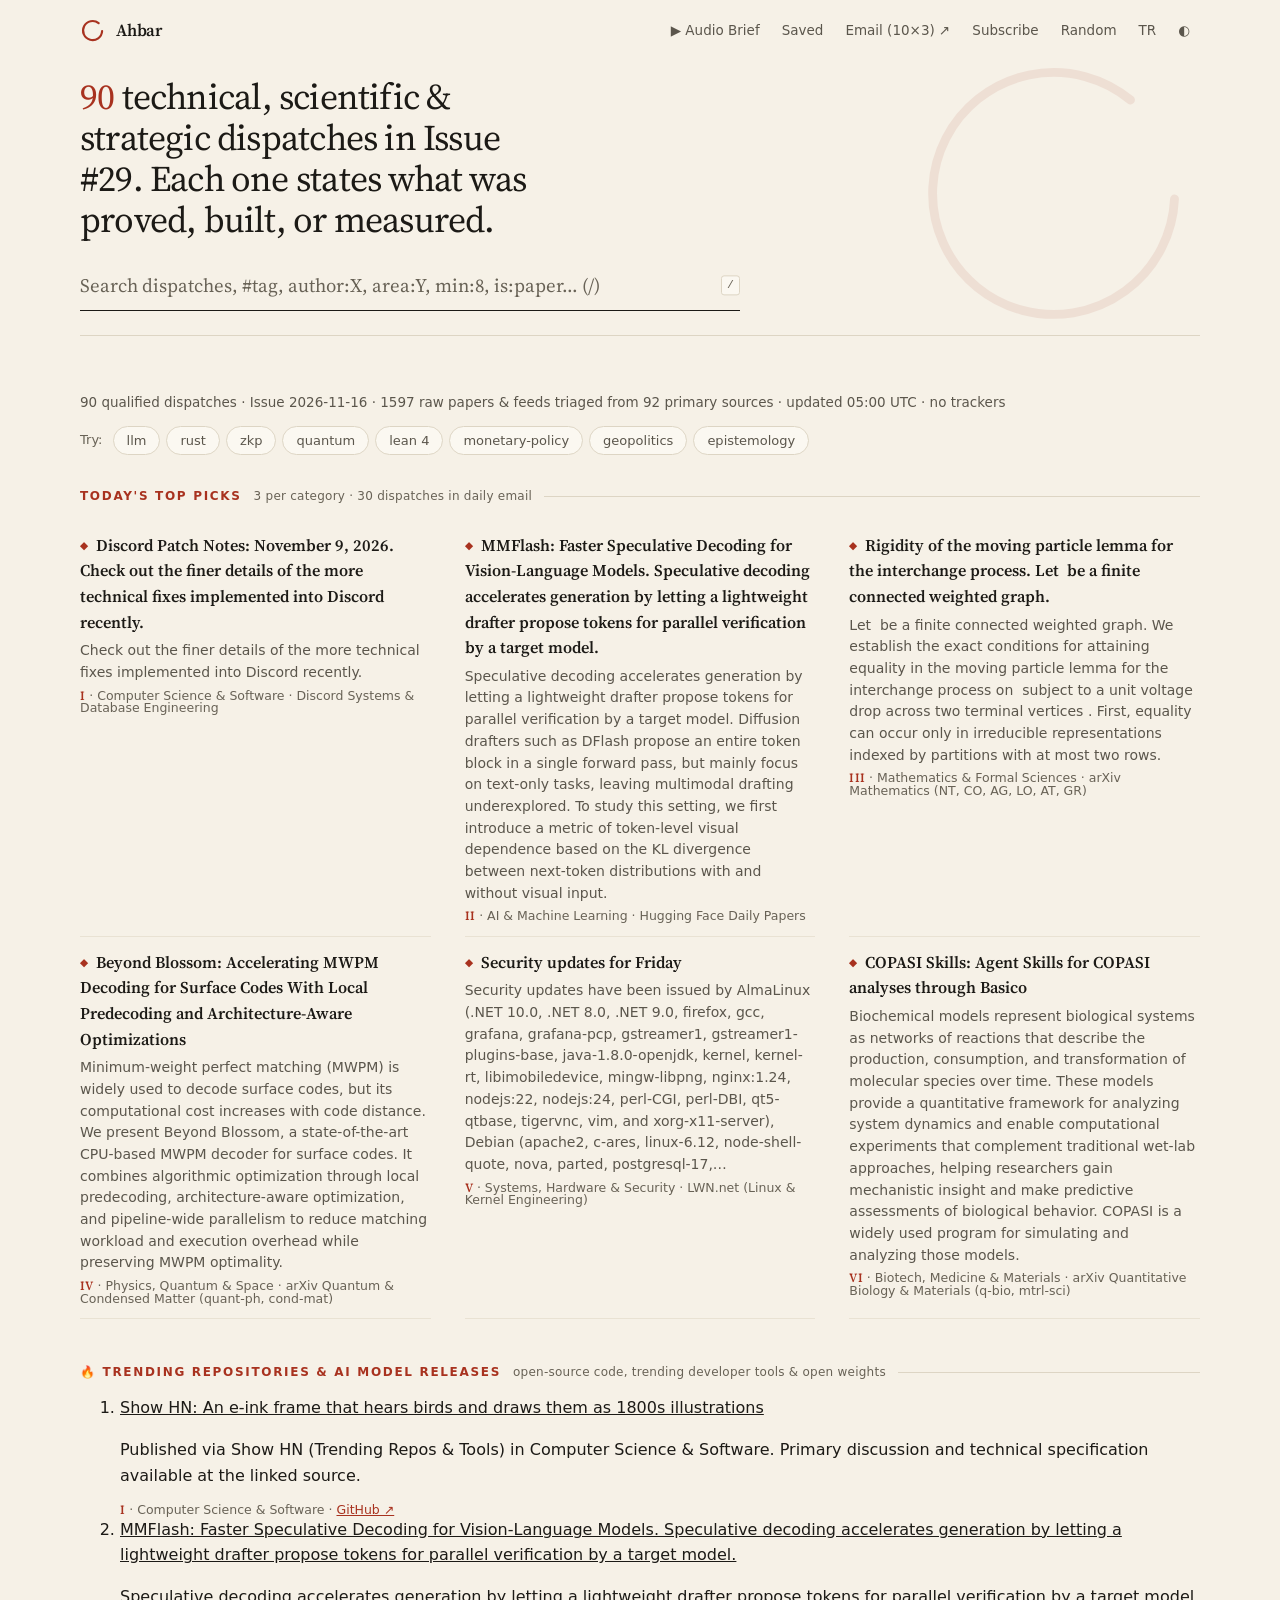
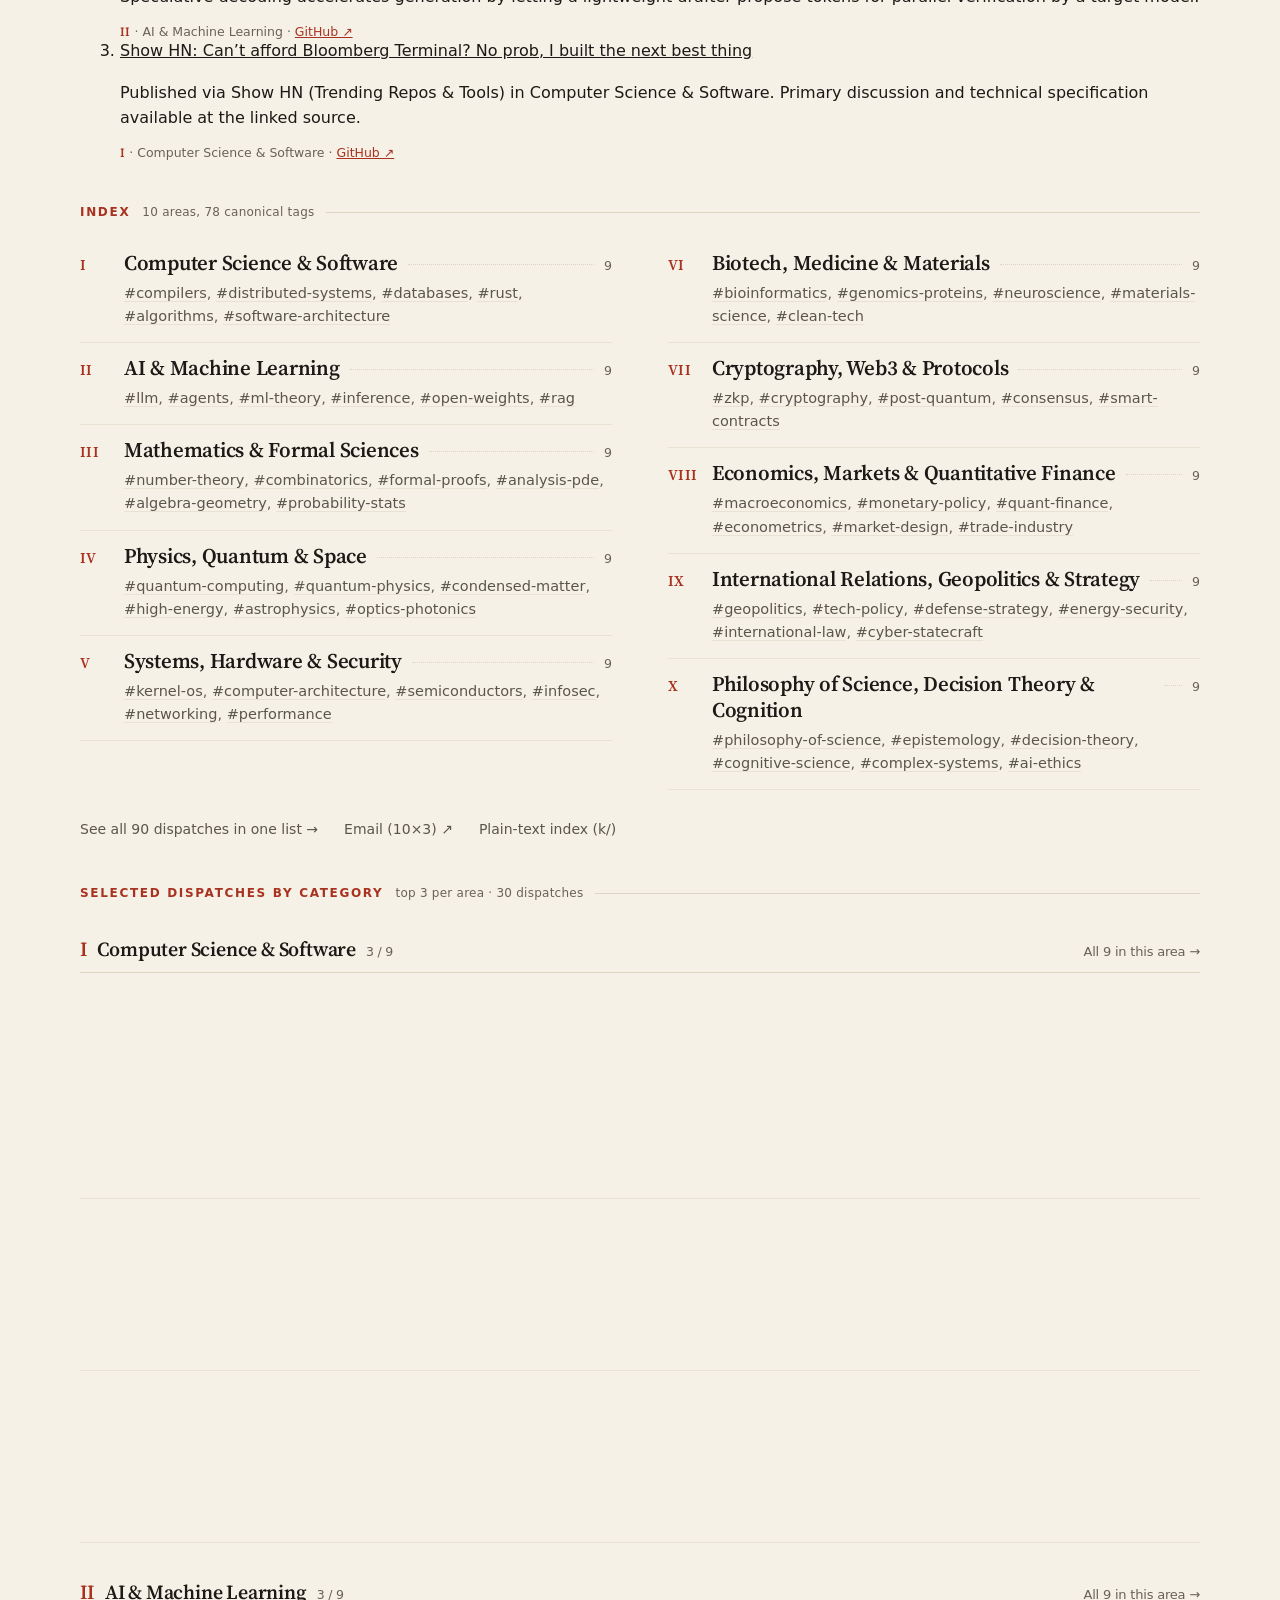
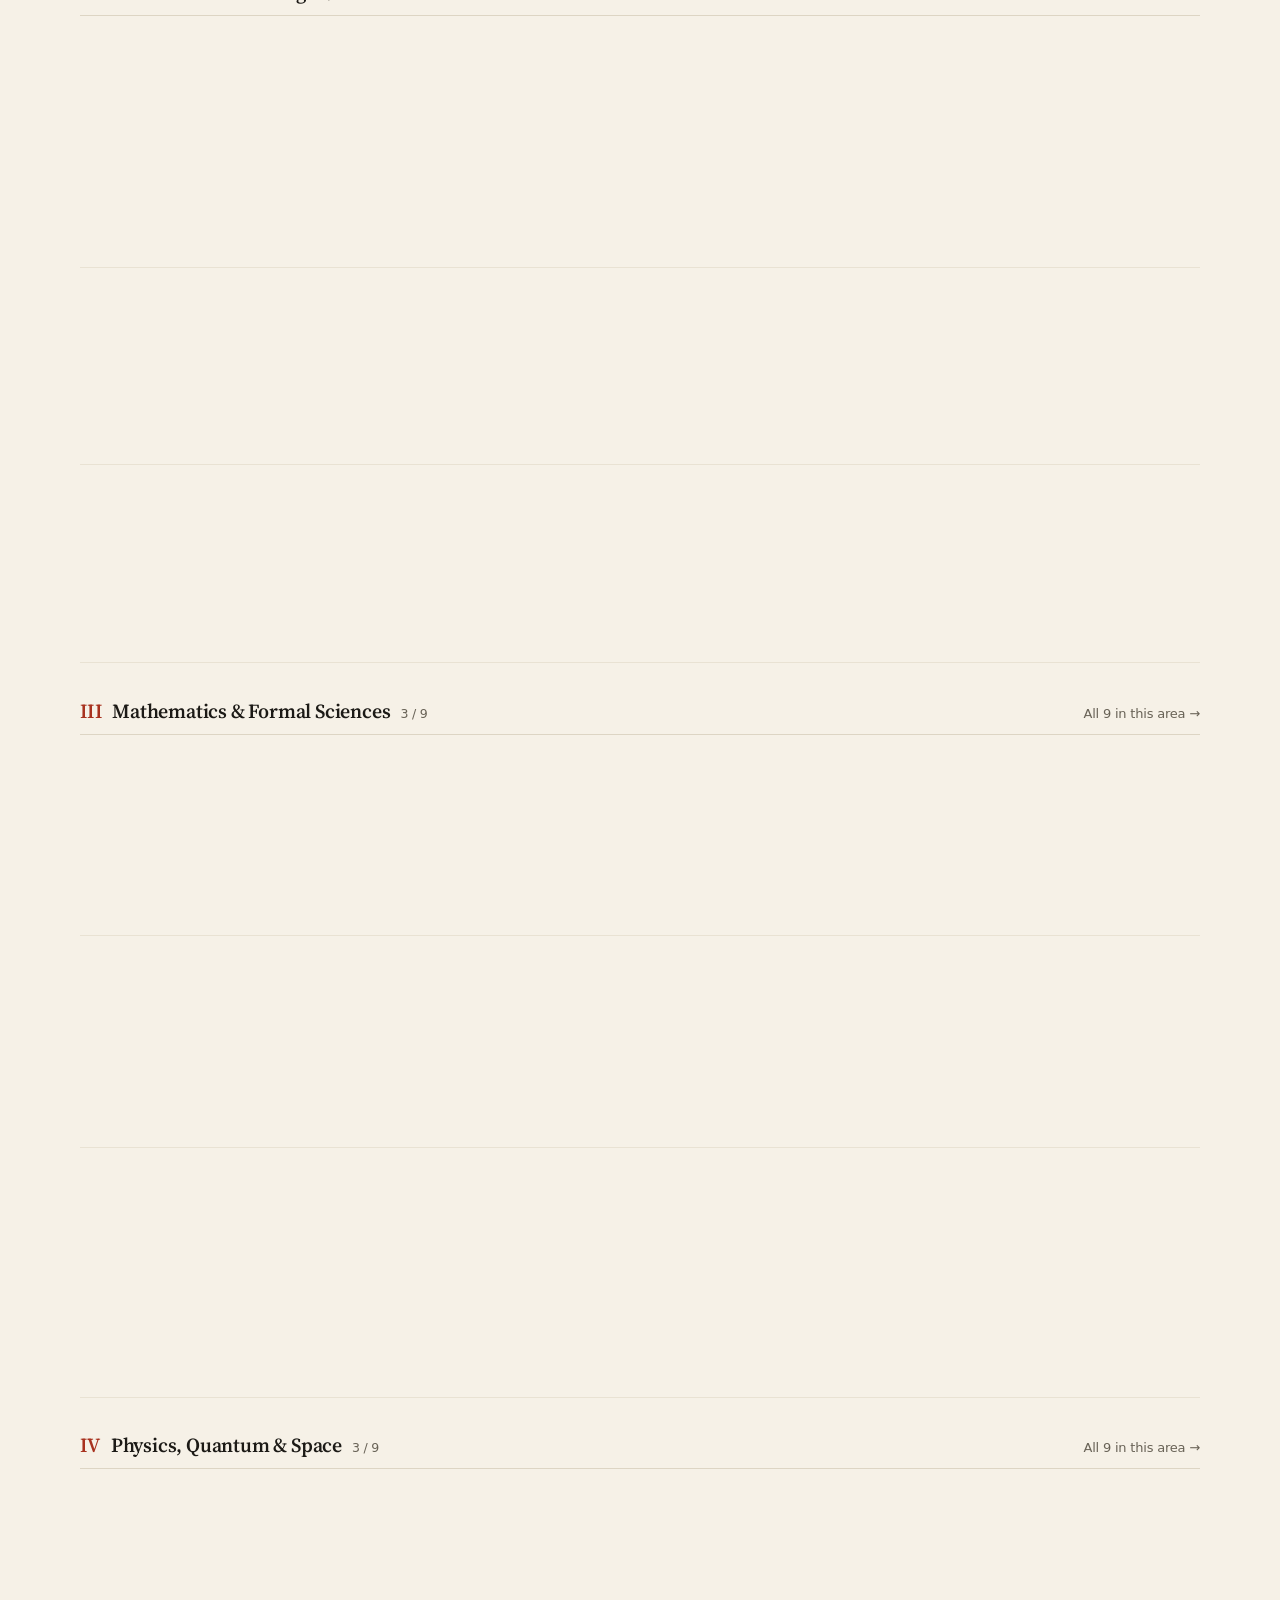
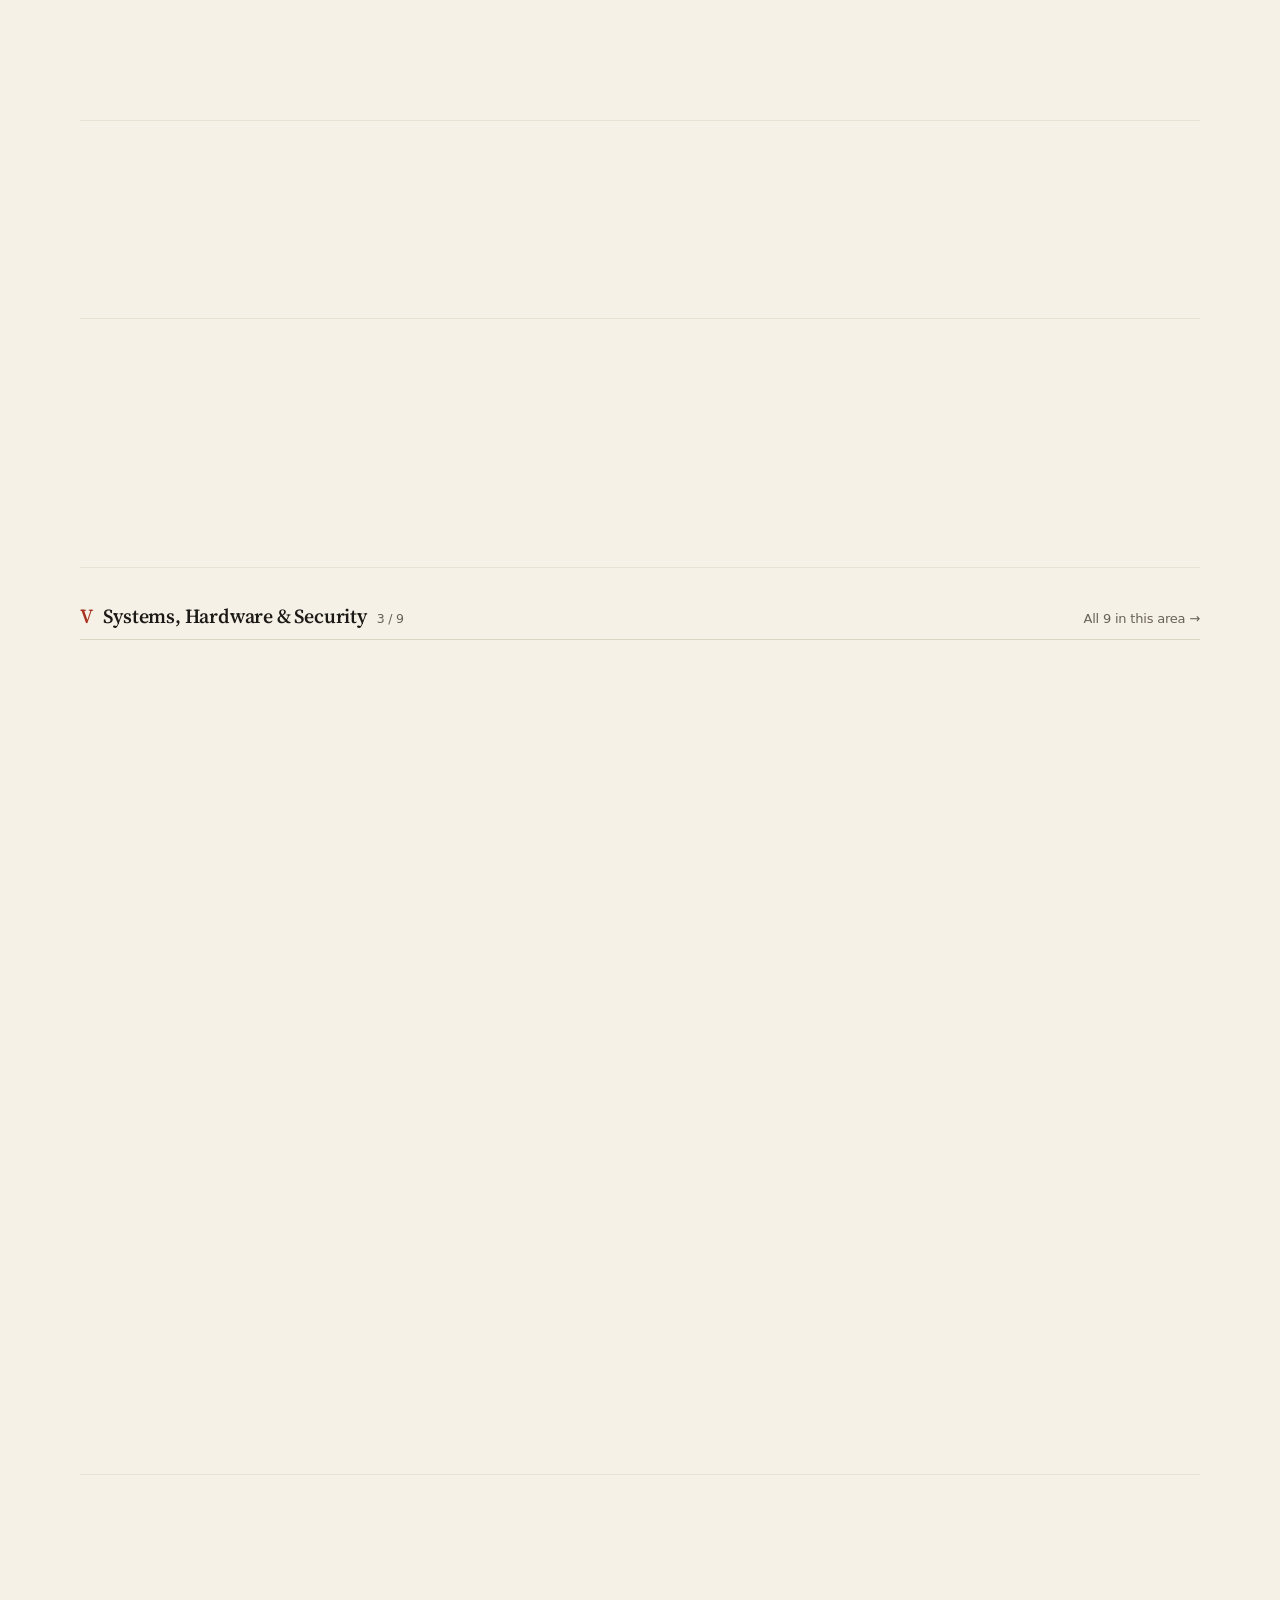
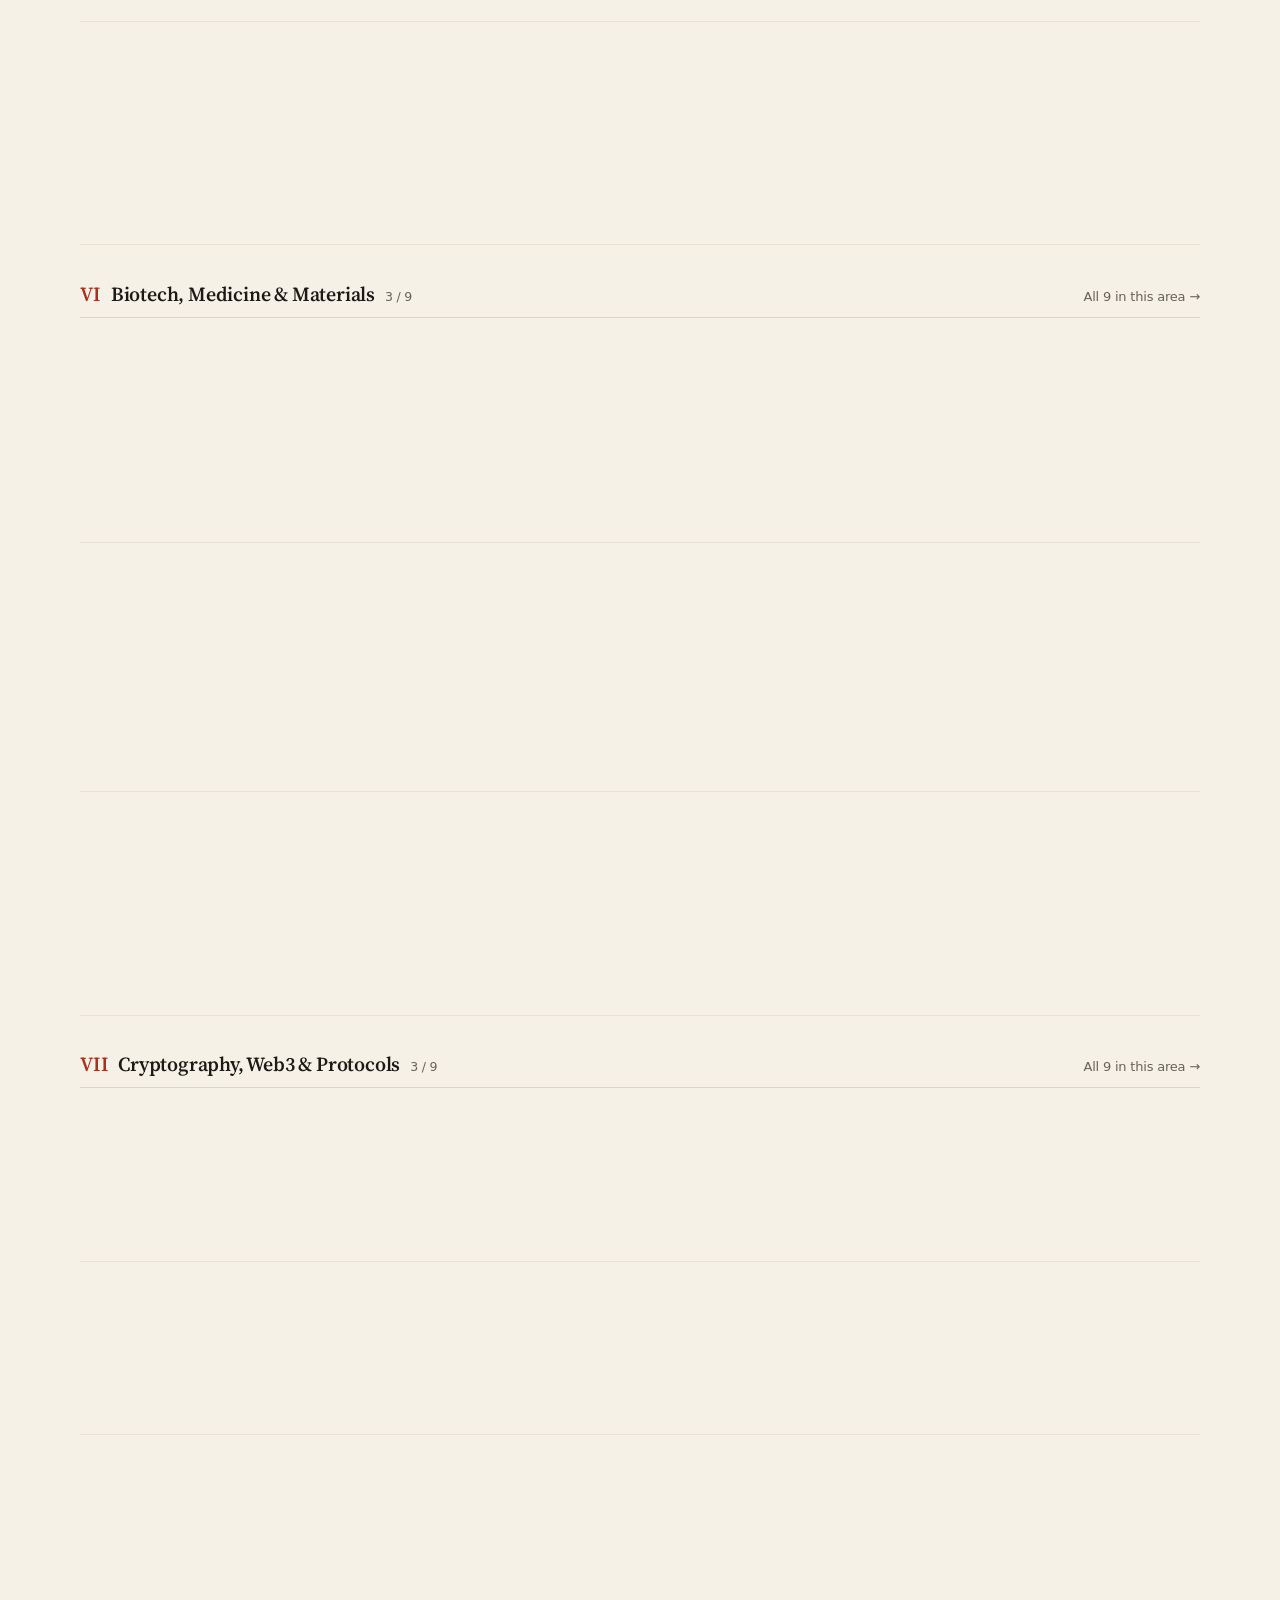
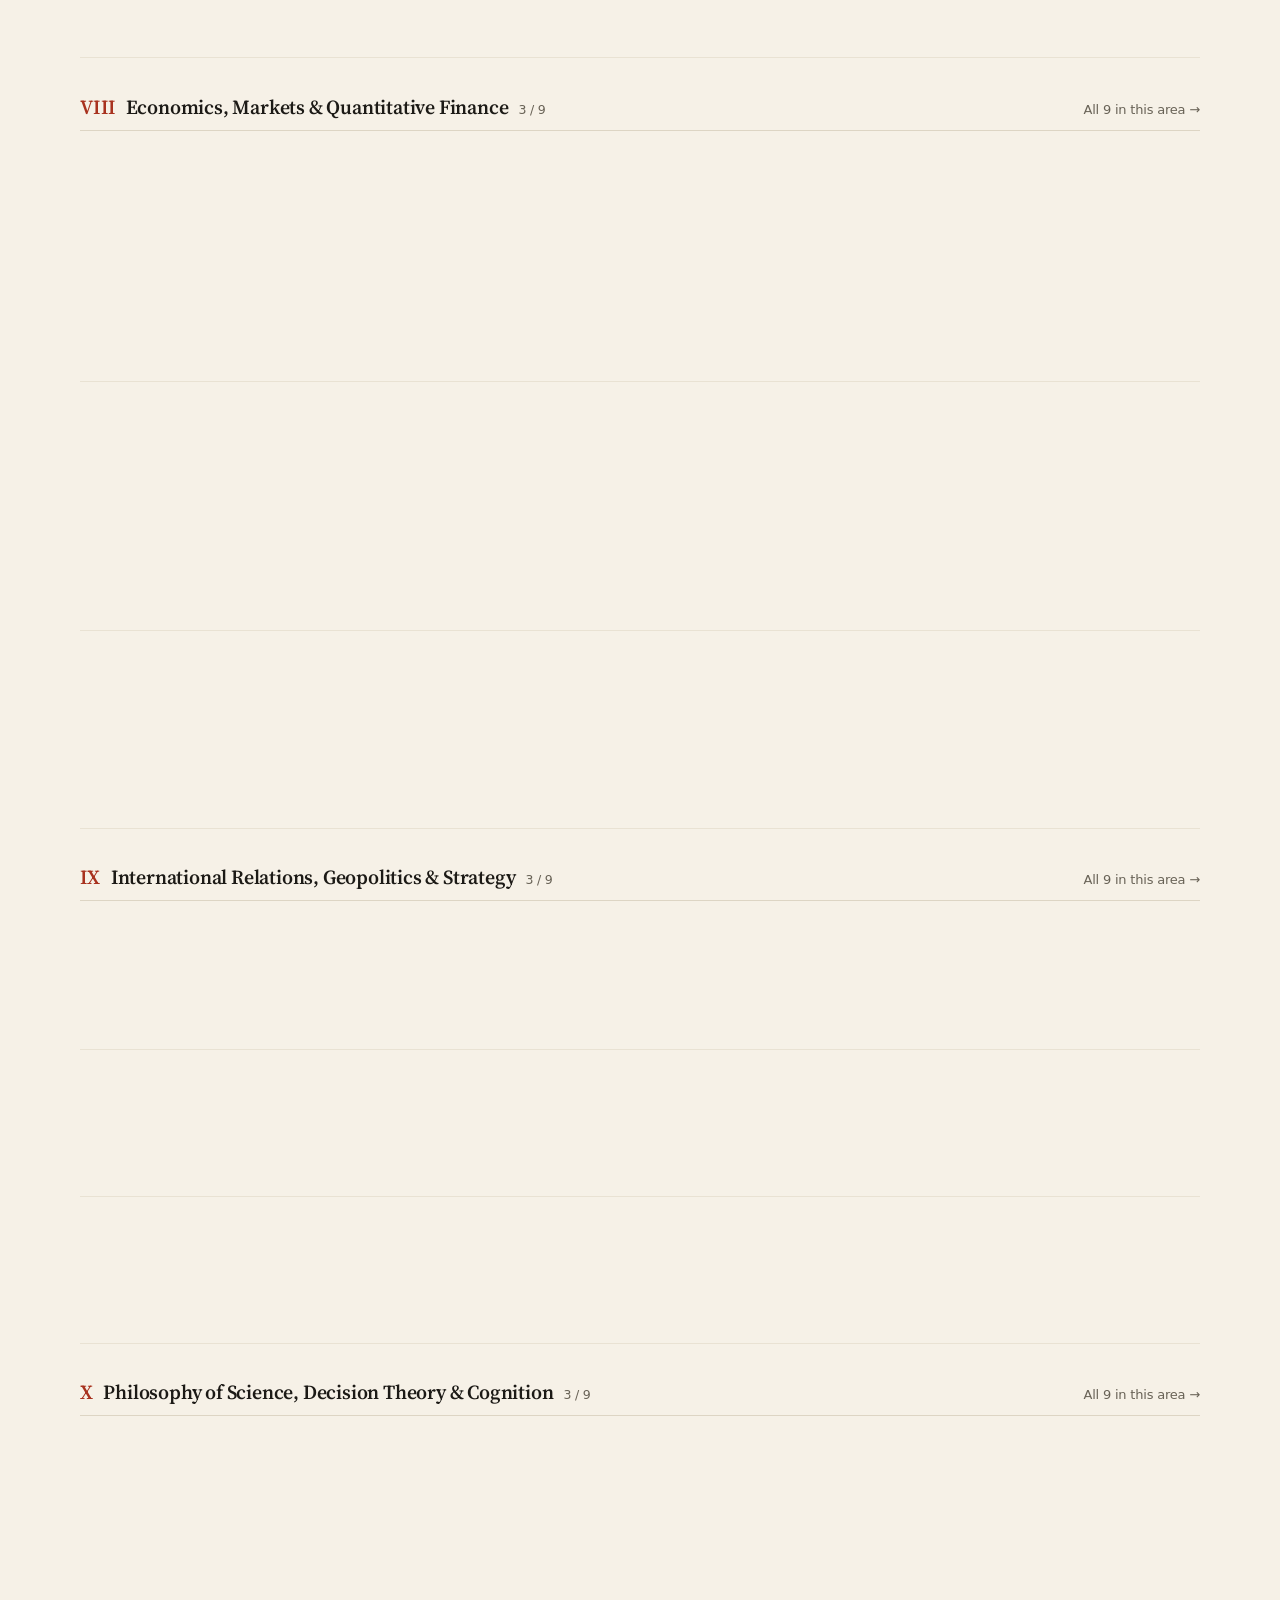
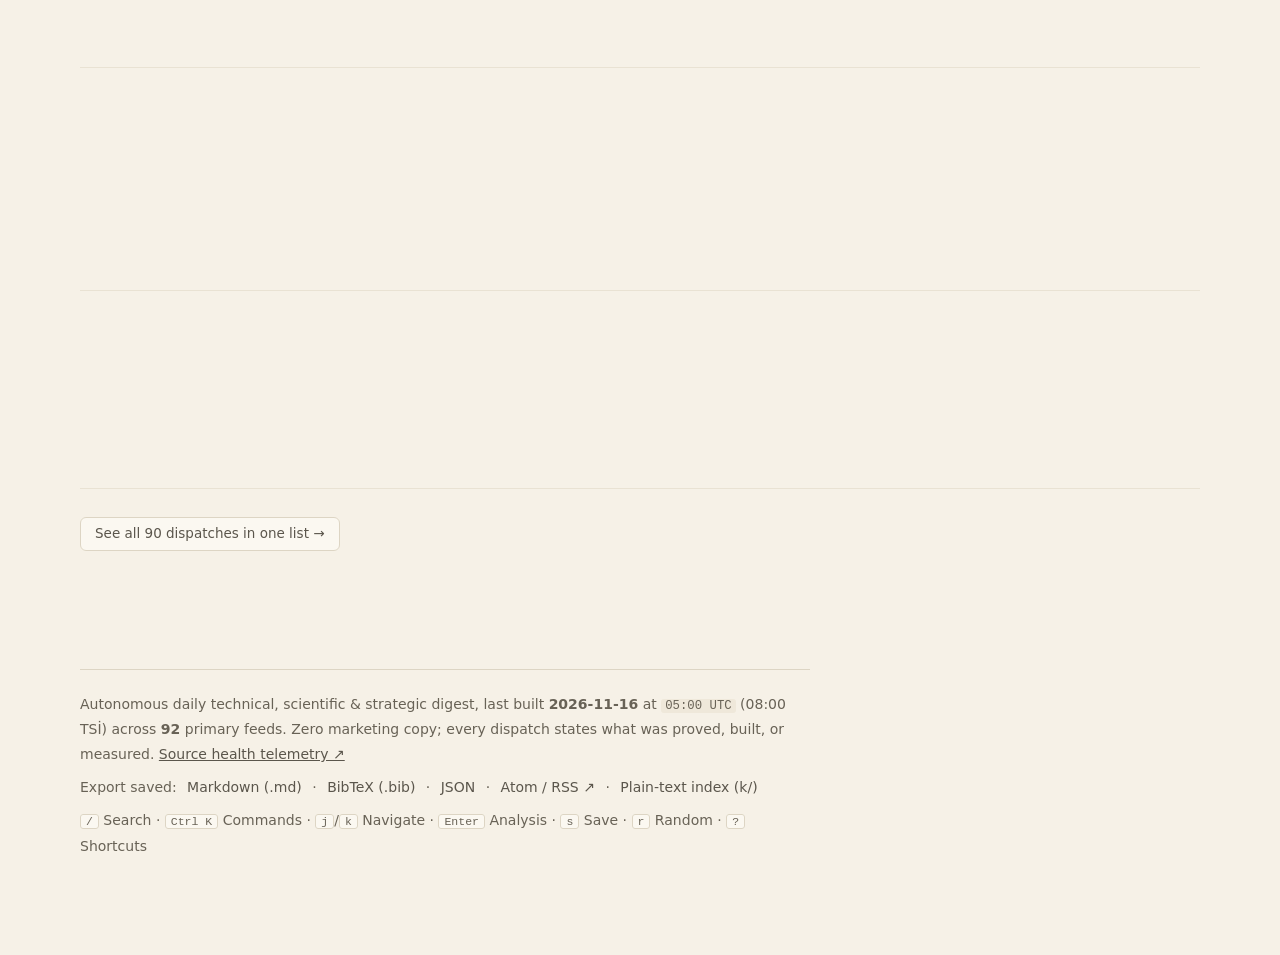
==== commit e19ddff5: "chore(issue): publish daily dispatch for 2026-11-16" ====
--- a/index.html
+++ b/index.html
@@ -483,7 +483,7 @@
   <p id="live" class="vh" role="status" aria-live="polite" aria-atomic="true"></p>
   <main id="list" tabindex="-1">
 <!-- PRERENDER_START -->
-<div class="home" data-pre="1"><p class="proof">90 seçilmiş kayıt · 2026-11-15 · 92 birincil kaynaktan 1586 makale ve besleme tarandı · her gün 08:00 TSİ · izleyici yok</p><p class="tryq"><span>Dene:</span><a class="chip" href="?q=llm" data-q="llm">llm</a><a class="chip" href="?q=rust" data-q="rust">rust</a><a class="chip" href="?q=zkp" data-q="zkp">zkp</a><a class="chip" href="?q=quantum" data-q="quantum">quantum</a><a class="chip" href="?q=lean 4" data-q="lean 4">lean 4</a><a class="chip" href="?q=monetary-policy" data-q="monetary-policy">monetary-policy</a><a class="chip" href="?q=geopolitics" data-q="geopolitics">geopolitics</a><a class="chip" href="?q=epistemology" data-q="epistemology">epistemology</a></p><section class="hsec hp"><h2 class="k">Günün Seçkisi (Top Picks)<span>her kategoriden 3 haber · e-postada 30 kayıt</span></h2><ol class="hpicks"><li><a class="hp-title" href="?item=2026-11-15-02-discord-patch-notes-november-9" data-item="2026-11-15-02-discord-patch-notes-november-9">Discord Yama Notları: 9 Kasım 2026. Discord&#39;a yakın zamanda uygulanan daha teknik düzeltmelerin daha ince ayrıntılarına göz atın.</a><p>Yakın zamanda Discord&#39;a uygulanan daha teknik düzeltmelerin daha ince ayrıntılarına göz atın.</p><div class="n" style="margin-top:6px;"><span class="rn">I</span> · Bilgisayar Bilimi &amp; Yazılım · Discord Systems &amp; Database Engineering</div></li><li><a class="hp-title" href="?item=2026-11-15-10-ttb-test-time-baking-for" data-item="2026-11-15-10-ttb-test-time-baking-for">TTB: Yalnızca Kod Çözücü Görünüm Sentez Modellerinin Verimli Bir Şekilde Oluşturulması için Test Zamanında Pişirme</a><p>KV önbelleğe sahip, yalnızca kod çözücüden oluşan Geniş Görünüm Sentez Modelleri (LVSM&#39;ler), 3D geometriyi yeniden yapılandırmadan sinir ağlarından gelen yeni görünümleri gerileyerek son teknoloji ürünü kaliteye ulaşırken, Test Süresi Eğitimi (TTT) katmanları hesaplamadan tasarruf sağlar ancak kaliteden ödün verir. Küresel sahne bilgilerini hazırlamayı öğrenen bir strateji olan Test-Time Baking&#39;i (TTB) öneriyoruz.</p><div class="n" style="margin-top:6px;"><span class="rn">II</span> · Yapay Zekâ &amp; Makine Öğrenmesi · Hugging Face Daily Papers</div></li><li><a class="hp-title" href="?item=2026-11-15-19-toward-the-abelian-category-of" data-item="2026-11-15-19-toward-the-abelian-category-of">Pozitif Lagrangianların değişmeli kategorisine doğru</a><p>Bir Calabi-Yau manifoldunun türetilmiş Fukaya kategorisindeki pozitif Lagrange zarları arasındaki bir morfizmin çekirdeğini ve kok çekirdeğini terminal konfigürasyonu belirleyen bir geometrik yapı tanıtıyoruz. Dolayısıyla, eğer yapı her zaman sona eriyorsa, Joyce&#39;un tahmin ettiği gibi, pozitif Lagrange zarlarının tüm alt kategorisi değişmeli olacaktır. Bunu gösteriyoruz ki…</p><div class="n" style="margin-top:6px;"><span class="rn">III</span> · Matematik &amp; Biçimsel Bilimler · arXiv Mathematics (NT, CO, AG, LO, AT, GR)</div></li><li><a class="hp-title" href="?item=2026-11-15-28-long-lived-light-driven-bimagnons" data-item="2026-11-15-28-long-lived-light-driven-bimagnons">NiO&#39;da sonlu momentumda uzun ömürlü, ışıkla çalışan bimagnonlar. Işık, rezonansla yönlendirilen fononlar da dahil olmak üzere, manyetik düzeni ve onun uyarımlarını ultra hızlı zaman ölçeklerinde manipüle edebilir.</a><p>Işık, rezonansla yönlendirilen fononlar da dahil olmak üzere, manyetik düzeni ve onun uyarımlarını ultra hızlı zaman ölçeklerinde manipüle edebilir. Antiferromıknatıslarda ışık aynı zamanda ilişkili magnon çiftleri veya bimagnonlar da oluşturabilir. Sönümleri ayrıntılı olarak ölçülen ve modellenen tek magnonların aksine, bu tür korelasyonların ömrü, etkileşimleri ve bozulması hakkında çok az şey bilinmektedir.</p><div class="n" style="margin-top:6px;"><span class="rn">IV</span> · Fizik, Kuantum &amp; Uzay · arXiv Quantum &amp; Condensed Matter (quant-ph, cond-mat)</div></li><li><a class="hp-title" href="?item=2026-11-15-37-security-updates-for-friday" data-item="2026-11-15-37-security-updates-for-friday">Cuma günü için güvenlik güncellemeleri</a><p>Güvenlik güncellemeleri AlmaLinux tarafından yayınlanmıştır (.NET 10.0, .NET 8.0, .NET 9.0, firefox, gcc, grafana, grafana-pcp, gstreamer1, gstreamer1-plugins-base, java-1.8.0-openjdk, kernel, kernel-rt, libimobiledevice, mingw-libpng, nginx:1.24, nodejs:22, nodejs:24, perl-CGI, perl-DBI, qt5-qtbase, Tigervnc, vim ve xorg-x11-server), Debian (apache2, c-ares, linux-6.1…</p><div class="n" style="margin-top:6px;"><span class="rn">V</span> · Sistem, Donanım &amp; Tüketici Teknolojisi · LWN.net (Linux &amp; Kernel Engineering)</div></li><li><a class="hp-title" href="?item=2026-11-15-46-dynamicsplm-a-dynamics-enriched-small" data-item="2026-11-15-46-dynamicsplm-a-dynamics-enriched-small">DynamicsPLM: Protein Varyant Etkisi Tahmini için Dinamiklerle Zenginleştirilmiş Küçük Protein Dil Modeli</a><p>Mutasyonların protein fonksiyonunu ve stabilitesini nasıl etkilediğini tahmin etmek, hesaplamalı biyolojide önemli bir zorluk olmaya devam ediyor. Mevcut son teknoloji ürünü protein dili modelleri (PLM&#39;ler), evrimsel kısıtlamaları yakalamak için öncelikli olarak dizi korporasındaki parametre boyutunu ölçeklendirir, ancak katlanmış proteinlerin açık fiziksel dinamiklerine karşı kör kalır. Tersine, modeller sıkı bir şekilde eğitildi…</p><div class="n" style="margin-top:6px;"><span class="rn">VI</span> · Biyoteknoloji, Tıp &amp; Malzeme Bilimi · bioRxiv Bioinformatics Preprints</div></li></ol></section><section class="hsec"><h2 class="k">Fihrist<span>10 alan, 78 kanonik etiket</span></h2><ol class="fx"><li class="fe"><a class="ft" href="?area=cs" data-area="cs"><span class="rn">I</span><span class="fn">Bilgisayar Bilimi &amp; Yazılım</span><span class="ld"></span><span class="n">9</span></a><p class="fc"><a href="?area=cs&amp;tag=rust" data-area-tag="cs:rust">#rust</a>, <a href="?area=cs&amp;tag=c-cpp" data-area-tag="cs:c-cpp">#c-cpp</a>, <a href="?area=cs&amp;tag=go" data-area-tag="cs:go">#go</a>, <a href="?area=cs&amp;tag=python" data-area-tag="cs:python">#python</a>, <a href="?area=cs&amp;tag=typescript" data-area-tag="cs:typescript">#typescript</a>, <a href="?area=cs&amp;tag=compilers" data-area-tag="cs:compilers">#compilers</a></p></li><li class="fe"><a class="ft" href="?area=ai" data-area="ai"><span class="rn">II</span><span class="fn">Yapay Zekâ &amp; Makine Öğrenmesi</span><span class="ld"></span><span class="n">9</span></a><p class="fc"><a href="?area=ai&amp;tag=llm" data-area-tag="ai:llm">#llm</a>, <a href="?area=ai&amp;tag=agents" data-area-tag="ai:agents">#agents</a>, <a href="?area=ai&amp;tag=inference" data-area-tag="ai:inference">#inference</a>, <a href="?area=ai&amp;tag=rag" data-area-tag="ai:rag">#rag</a>, <a href="?area=ai&amp;tag=ml-theory" data-area-tag="ai:ml-theory">#ml-theory</a>, <a href="?area=ai&amp;tag=computer-vision" data-area-tag="ai:computer-vision">#computer-vision</a></p></li><li class="fe"><a class="ft" href="?area=math" data-area="math"><span class="rn">III</span><span class="fn">Matematik &amp; Biçimsel Bilimler</span><span class="ld"></span><span class="n">9</span></a><p class="fc"><a href="?area=math&amp;tag=number-theory" data-area-tag="math:number-theory">#number-theory</a>, <a href="?area=math&amp;tag=combinatorics" data-area-tag="math:combinatorics">#combinatorics</a>, <a href="?area=math&amp;tag=logic" data-area-tag="math:logic">#logic</a>, <a href="?area=math&amp;tag=formal-proofs" data-area-tag="math:formal-proofs">#formal-proofs</a>, <a href="?area=math&amp;tag=algebra-geometry" data-area-tag="math:algebra-geometry">#algebra-geometry</a>, <a href="?area=math&amp;tag=analysis-pde" data-area-tag="math:analysis-pde">#analysis-pde</a></p></li><li class="fe"><a class="ft" href="?area=physics" data-area="physics"><span class="rn">IV</span><span class="fn">Fizik, Kuantum &amp; Uzay</span><span class="ld"></span><span class="n">9</span></a><p class="fc"><a href="?area=physics&amp;tag=quantum-computing" data-area-tag="physics:quantum-computing">#quantum-computing</a>, <a href="?area=physics&amp;tag=quantum-physics" data-area-tag="physics:quantum-physics">#quantum-physics</a>, <a href="?area=physics&amp;tag=condensed-matter" data-area-tag="physics:condensed-matter">#condensed-matter</a>, <a href="?area=physics&amp;tag=astrophysics" data-area-tag="physics:astrophysics">#astrophysics</a>, <a href="?area=physics&amp;tag=high-energy" data-area-tag="physics:high-energy">#high-energy</a>, <a href="?area=physics&amp;tag=optics-photonics" data-area-tag="physics:optics-photonics">#optics-photonics</a></p></li><li class="fe"><a class="ft" href="?area=systems" data-area="systems"><span class="rn">V</span><span class="fn">Sistem, Donanım &amp; Tüketici Teknolojisi</span><span class="ld"></span><span class="n">9</span></a><p class="fc"><a href="?area=systems&amp;tag=kernel-os" data-area-tag="systems:kernel-os">#kernel-os</a>, <a href="?area=systems&amp;tag=semiconductors" data-area-tag="systems:semiconductors">#semiconductors</a>, <a href="?area=systems&amp;tag=computer-architecture" data-area-tag="systems:computer-architecture">#computer-architecture</a>, <a href="?area=systems&amp;tag=infosec" data-area-tag="systems:infosec">#infosec</a>, <a href="?area=systems&amp;tag=networking" data-area-tag="systems:networking">#networking</a>, <a href="?area=systems&amp;tag=embedded" data-area-tag="systems:embedded">#embedded</a></p></li><li class="fe"><a class="ft" href="?area=bio" data-area="bio"><span class="rn">VI</span><span class="fn">Biyoteknoloji, Tıp &amp; Malzeme Bilimi</span><span class="ld"></span><span class="n">9</span></a><p class="fc"><a href="?area=bio&amp;tag=bioinformatics" data-area-tag="bio:bioinformatics">#bioinformatics</a>, <a href="?area=bio&amp;tag=genomics-proteins" data-area-tag="bio:genomics-proteins">#genomics-proteins</a>, <a href="?area=bio&amp;tag=neuroscience" data-area-tag="bio:neuroscience">#neuroscience</a>, <a href="?area=bio&amp;tag=materials-science" data-area-tag="bio:materials-science">#materials-science</a>, <a href="?area=bio&amp;tag=clean-tech" data-area-tag="bio:clean-tech">#clean-tech</a>, <a href="?area=bio&amp;tag=climate-earth" data-area-tag="bio:climate-earth">#climate-earth</a></p></li><li class="fe"><a class="ft" href="?area=crypto" data-area="crypto"><span class="rn">VII</span><span class="fn">Kriptografi, Web3 &amp; Dağıtık Protokoller</span><span class="ld"></span><span class="n">9</span></a><p class="fc"><a href="?area=crypto&amp;tag=cryptography" data-area-tag="crypto:cryptography">#cryptography</a>, <a href="?area=crypto&amp;tag=zkp" data-area-tag="crypto:zkp">#zkp</a>, <a href="?area=crypto&amp;tag=post-quantum" data-area-tag="crypto:post-quantum">#post-quantum</a>, <a href="?area=crypto&amp;tag=consensus" data-area-tag="crypto:consensus">#consensus</a>, <a href="?area=crypto&amp;tag=smart-contracts" data-area-tag="crypto:smart-contracts">#smart-contracts</a>, <a href="?area=crypto&amp;tag=mev-defi" data-area-tag="crypto:mev-defi">#mev-defi</a></p></li><li class="fe"><a class="ft" href="?area=econ" data-area="econ"><span class="rn">VIII</span><span class="fn">Ekonomi, Finans &amp; Makro Analiz</span><span class="ld"></span><span class="n">9</span></a><p class="fc"><a href="?area=econ&amp;tag=macroeconomics" data-area-tag="econ:macroeconomics">#macroeconomics</a>, <a href="?area=econ&amp;tag=monetary-policy" data-area-tag="econ:monetary-policy">#monetary-policy</a>, <a href="?area=econ&amp;tag=quant-finance" data-area-tag="econ:quant-finance">#quant-finance</a>, <a href="?area=econ&amp;tag=econometrics" data-area-tag="econ:econometrics">#econometrics</a>, <a href="?area=econ&amp;tag=market-design" data-area-tag="econ:market-design">#market-design</a>, <a href="?area=econ&amp;tag=trade-industry" data-area-tag="econ:trade-industry">#trade-industry</a></p></li><li class="fe"><a class="ft" href="?area=geopolitics" data-area="geopolitics"><span class="rn">IX</span><span class="fn">Uluslararası İlişkiler, Jeopolitik &amp; Strateji</span><span class="ld"></span><span class="n">9</span></a><p class="fc"><a href="?area=geopolitics&amp;tag=geopolitics" data-area-tag="geopolitics:geopolitics">#geopolitics</a>, <a href="?area=geopolitics&amp;tag=tech-policy" data-area-tag="geopolitics:tech-policy">#tech-policy</a>, <a href="?area=geopolitics&amp;tag=defense-strategy" data-area-tag="geopolitics:defense-strategy">#defense-strategy</a>, <a href="?area=geopolitics&amp;tag=energy-security" data-area-tag="geopolitics:energy-security">#energy-security</a>, <a href="?area=geopolitics&amp;tag=international-law" data-area-tag="geopolitics:international-law">#international-law</a>, <a href="?area=geopolitics&amp;tag=cyber-statecraft" data-area-tag="geopolitics:cyber-statecraft">#cyber-statecraft</a></p></li><li class="fe"><a class="ft" href="?area=philosophy" data-area="philosophy"><span class="rn">X</span><span class="fn">Bilim Felsefesi, Karar Kuramı &amp; Bilişsel Bilimler</span><span class="ld"></span><span class="n">9</span></a><p class="fc"><a href="?area=philosophy&amp;tag=philosophy-of-science" data-area-tag="philosophy:philosophy-of-science">#philosophy-of-science</a>, <a href="?area=philosophy&amp;tag=epistemology" data-area-tag="philosophy:epistemology">#epistemology</a>, <a href="?area=philosophy&amp;tag=decision-theory" data-area-tag="philosophy:decision-theory">#decision-theory</a>, <a href="?area=philosophy&amp;tag=cognitive-science" data-area-tag="philosophy:cognitive-science">#cognitive-science</a>, <a href="?area=philosophy&amp;tag=complex-systems" data-area-tag="philosophy:complex-systems">#complex-systems</a>, <a href="?area=philosophy&amp;tag=ai-ethics" data-area-tag="philosophy:ai-ethics">#ai-ethics</a></p></li></ol><p class="hlinks"><a href="?all=1" data-all="1">Tüm kayıtları tek listede gör (90) →</a><a href="data/sample-email-tr.html" target="_blank" rel="noopener">Günlük E-Posta Önizlemesi (10×3 = 30 Kayıt) ↗</a><a href="k/">Düz metin dizini (k/)</a></p></section><section class="hsec"><h2 class="k">Kategorilere Göre Günün Kayıtları<span>her alandan öne çıkan 3 kayıt</span></h2><div style="margin-top:20px;"><h2 class="sh" style="margin-top:12px;"><a href="?area=cs" data-area="cs" style="text-decoration:none;border:0;color:var(--ink);"><span class="rn">I</span> Bilgisayar Bilimi &amp; Yazılım</a> <span class="n">3 →</span></h2><div class="recs"><article class="rec" id="rec-2026-11-15-02-discord-patch-notes-november-9" data-idx="0"><div class="no">01</div><div class="rb"><div class="nm"><a class="name" href="?item=2026-11-15-02-discord-patch-notes-november-9" data-item="2026-11-15-02-discord-patch-notes-november-9">Discord Yama Notları: 9 Kasım 2026. Discord&#39;a yakın zamanda uygulanan daha teknik düzeltmelerin daha ince ayrıntılarına göz atın.</a> <span class="host">Discord Systems &amp; Database Engineering</span></div><p class="desc">Yakın zamanda Discord&#39;a uygulanan daha teknik düzeltmelerin daha ince ayrıntılarına göz atın.</p><div class="mt"><span class="itags"><a href="?tag=rust" data-tag="rust">#rust</a><a href="?tag=databases" data-tag="databases">#databases</a></span><span class="meta"><a class="arch" href="https://discord.com/blog/discord-patch-notes-november-9-2026" target="_blank" rel="noopener">kaynak ↗</a></span></div></div></article><article class="rec" id="rec-2026-11-15-01-show-hn-an-e-ink" data-idx="1"><div class="no">02</div><div class="rb"><div class="nm"><a class="name" href="?item=2026-11-15-01-show-hn-an-e-ink" data-item="2026-11-15-01-show-hn-an-e-ink">Show HN: Kuşların sesini duyan ve onları 1800&#39;lerden kalma resimler gibi çizen bir e-mürekkep çerçevesi</a> <span class="host">Show HN (Trending Repos &amp; Tools)</span></div><p class="desc">Bilgisayar Bilimi ve Yazılımında Show HN (Trend Repoları ve Araçları) aracılığıyla yayınlandı. Bağlantılı kaynakta birincil tartışma ve teknik özellikler mevcuttur.</p><div class="mt"><span class="itags"><a href="?tag=trending-repo" data-tag="trending-repo">#trending-repo</a><a href="?tag=open-source" data-tag="open-source">#open-source</a></span><span class="meta"><a class="arch" href="https://github.com/arnegiacomo/fugleramme" target="_blank" rel="noopener">kaynak ↗</a></span></div></div></article><article class="rec" id="rec-2026-11-15-03-show-hn-can-t-afford" data-idx="2"><div class="no">03</div><div class="rb"><div class="nm"><a class="name" href="?item=2026-11-15-03-show-hn-can-t-afford" data-item="2026-11-15-03-show-hn-can-t-afford">Show HN: Bloomberg Terminali&#39;ne paranız yetmiyor mu? Sorun değil, bir sonraki en iyi şeyi yaptım</a> <span class="host">Show HN (Trending Repos &amp; Tools)</span></div><p class="desc">Bilgisayar Bilimi ve Yazılımında Show HN (Trend Repoları ve Araçları) aracılığıyla yayınlandı. Bağlantılı kaynakta birincil tartışma ve teknik özellikler mevcuttur.</p><div class="mt"><span class="itags"><a href="?tag=trending-repo" data-tag="trending-repo">#trending-repo</a><a href="?tag=open-source" data-tag="open-source">#open-source</a></span><span class="meta"><a class="arch" href="https://github.com/DidierRLopes/GamestonkTerminal" target="_blank" rel="noopener">kaynak ↗</a></span></div></div></article></div></div><div style="margin-top:20px;"><h2 class="sh" style="margin-top:12px;"><a href="?area=ai" data-area="ai" style="text-decoration:none;border:0;color:var(--ink);"><span class="rn">II</span> Yapay Zekâ &amp; Makine Öğrenmesi</a> <span class="n">3 →</span></h2><div class="recs"><article class="rec" id="rec-2026-11-15-10-ttb-test-time-baking-for" data-idx="3"><div class="no">04</div><div class="rb"><div class="nm"><a class="name" href="?item=2026-11-15-10-ttb-test-time-baking-for" data-item="2026-11-15-10-ttb-test-time-baking-for">TTB: Yalnızca Kod Çözücü Görünüm Sentez Modellerinin Verimli Bir Şekilde Oluşturulması için Test Zamanında Pişirme</a> <span class="host">Hugging Face Daily Papers</span></div><p class="desc">KV önbelleğe sahip, yalnızca kod çözücüden oluşan Geniş Görünüm Sentez Modelleri (LVSM&#39;ler), 3D geometriyi yeniden yapılandırmadan sinir ağlarından gelen yeni görünümleri gerileyerek son teknoloji ürünü kaliteye ulaşırken, Test Süresi Eğitimi (TTT) katmanları hesaplamadan tasarruf sağlar ancak kaliteden ödün verir. Küresel sahne bilgilerini hazırlamayı öğrenen bir strateji olan Test-Time Baking&#39;i (TTB) öneriyoruz.</p><div class="mt"><span class="itags"><a href="?tag=llm" data-tag="llm">#llm</a><a href="?tag=open-weights" data-tag="open-weights">#open-weights</a><a href="?tag=neuroscience" data-tag="neuroscience">#neuroscience</a></span><span class="meta"><a class="arch" href="https://arxiv.org/abs/2611.17331" target="_blank" rel="noopener">kaynak ↗</a></span></div></div></article><article class="rec" id="rec-2026-11-15-11-open-vision-banana-a-fully" data-idx="4"><div class="no">05</div><div class="rb"><div class="nm"><a class="name" href="?item=2026-11-15-11-open-vision-banana-a-fully" data-item="2026-11-15-11-open-vision-banana-a-fully">Açık Görüşlü Muz: Üretken Görsel Algı için Tamamen Açık Bir Reçete. Son çalışmalar, önceden eğitilmiş görüntü oluşturucuların, görüntü sentezinin ötesinde gerçek dünya anlayışını kodladığını öne sürüyor.</a> <span class="host">Hugging Face Daily Papers</span></div><p class="desc">Son çalışmalar, önceden eğitilmiş görüntü oluşturucuların, görüntü sentezinin ötesinde gerçek dünya anlayışını kodladığını öne sürüyor. Vision Banana, görme görevlerini koşullu görüntü düzenleme olarak çerçeveleyerek bundan yararlanıyor. Ancak verileri, ağırlıkları, kodu ve uygulama ayrıntıları kamuya açık değildir.</p><div class="mt"><span class="itags"><a href="?tag=llm" data-tag="llm">#llm</a><a href="?tag=open-weights" data-tag="open-weights">#open-weights</a><a href="?tag=infosec" data-tag="infosec">#infosec</a></span><span class="meta"><a class="arch" href="https://arxiv.org/abs/2611.15844" target="_blank" rel="noopener">kaynak ↗</a></span></div></div></article><article class="rec" id="rec-2026-11-15-12-actor-judge-or-teacher-understanding" data-idx="5"><div class="no">06</div><div class="rb"><div class="nm"><a class="name" href="?item=2026-11-15-12-actor-judge-or-teacher-understanding" data-item="2026-11-15-12-actor-judge-or-teacher-understanding">Aktör mü, Hakim mi, Öğretmen mi? Uzun Ufuk Ajanlarında Karar Modellerini Anlamak</a> <span class="host">Hugging Face Daily Papers</span></div><p class="desc">Karar modelleri, bir soruyu, her biri için olasılığa sahip seçenekler arasından seçim yapmak gibi yazılı bir çıktıyla yanıtlar; böylece bir model, bir aracının eylemlerini seçebilir, önceden gerçekleştirilen eylemleri değerlendirebilir veya pekiştirmeli öğrenmeyle bir politikayı öğretmek için her eylemi puanlayabilir. Önceki çalışmalar, onları esas olarak aktörler olarak incelemiş ve yararlılıklarını ne kadar iyi hareket ettiklerine göre değerlendirmişti. Biz soruyoruz…</p><div class="mt"><span class="itags"><a href="?tag=llm" data-tag="llm">#llm</a><a href="?tag=open-weights" data-tag="open-weights">#open-weights</a><a href="?tag=agents" data-tag="agents">#agents</a><a href="?tag=reinforcement-learning" data-tag="reinforcement-learning">#reinforcement-learning</a></span><span class="meta"><a class="arch" href="https://arxiv.org/abs/2611.17167" target="_blank" rel="noopener">kaynak ↗</a></span></div></div></article></div></div><div style="margin-top:20px;"><h2 class="sh" style="margin-top:12px;"><a href="?area=math" data-area="math" style="text-decoration:none;border:0;color:var(--ink);"><span class="rn">III</span> Matematik &amp; Biçimsel Bilimler</a> <span class="n">3 →</span></h2><div class="recs"><article class="rec" id="rec-2026-11-15-19-toward-the-abelian-category-of" data-idx="6"><div class="no">07</div><div class="rb"><div class="nm"><a class="name" href="?item=2026-11-15-19-toward-the-abelian-category-of" data-item="2026-11-15-19-toward-the-abelian-category-of">Pozitif Lagrangianların değişmeli kategorisine doğru</a> <span class="host">arXiv Mathematics (NT, CO, AG, LO, AT, GR)</span></div><p class="desc">Bir Calabi-Yau manifoldunun türetilmiş Fukaya kategorisindeki pozitif Lagrange zarları arasındaki bir morfizmin çekirdeğini ve kok çekirdeğini terminal konfigürasyonu belirleyen bir geometrik yapı tanıtıyoruz. Dolayısıyla, eğer yapı her zaman sona eriyorsa, Joyce&#39;un tahmin ettiği gibi, pozitif Lagrange zarlarının tüm alt kategorisi değişmeli olacaktır. Bunu gösteriyoruz ki…</p><div class="mt"><span class="itags"><a href="?tag=number-theory" data-tag="number-theory">#number-theory</a><a href="?tag=combinatorics" data-tag="combinatorics">#combinatorics</a><a href="?tag=high-energy" data-tag="high-energy">#high-energy</a><a href="?tag=algebra-geometry" data-tag="algebra-geometry">#algebra-geometry</a></span><span class="meta"><a class="arch" href="https://arxiv.org/abs/2611.17282v1" target="_blank" rel="noopener">kaynak ↗</a></span></div></div></article><article class="rec" id="rec-2026-11-15-20-sowing-the-seeds-of-intractability" data-idx="7"><div class="no">08</div><div class="rb"><div class="nm"><a class="name" href="?item=2026-11-15-20-sowing-the-seeds-of-intractability" data-item="2026-11-15-20-sowing-the-seeds-of-intractability">İnatçılık Tohumlarını Ekmek: Kalah, PSPACE&#39;i tamamladı. Kalah, mancala ekim oyunları ailesinden klasik bir iki oyunculu oyundur.</a> <span class="host">arXiv Mathematics (NT, CO, AG, LO, AT, GR)</span></div><p class="desc">Kalah, mancala ekim oyunları ailesinden klasik bir iki oyunculu oyundur. Bilgisayarlar birçok standart boyutlu başlangıç ​​pozisyonunu çözdü, ancak büyüyen boyuttaki tahtalarda oyunun karmaşıklığı açık kaldı. Her bir taraftaki çukur sayısının girdinin bir parçası olduğu ve keyfi bir konumun verildiği doğal genellemeyi taş c ile inceliyoruz.</p><div class="mt"><span class="itags"><a href="?tag=number-theory" data-tag="number-theory">#number-theory</a><a href="?tag=combinatorics" data-tag="combinatorics">#combinatorics</a><a href="?tag=algorithms" data-tag="algorithms">#algorithms</a><a href="?tag=decision-theory" data-tag="decision-theory">#decision-theory</a></span><span class="meta"><a class="arch" href="https://arxiv.org/abs/2611.17252v1" target="_blank" rel="noopener">kaynak ↗</a></span></div></div></article><article class="rec" id="rec-2026-11-15-21-dimension-drop-for-superlevel-sets" data-idx="8"><div class="no">09</div><div class="rb"><div class="nm"><a class="name" href="?item=2026-11-15-21-dimension-drop-for-superlevel-sets" data-item="2026-11-15-21-dimension-drop-for-superlevel-sets">Üniform Littlewood sabitinin süper düzey kümeleri için boyut düşüşü</a> <span class="host">arXiv Mathematics (NT, CO, AG, LO, AT, GR)</span></div><p class="desc"><math display="inline" class="m"><mrow>(x,y)inℝ<sup>2</sup></mrow></math> ve <math display="inline" class="m"><mrow>Q≥ 1</mrow></math> için, <math display="inline" class="m"><mrow>F<sub>Q</sub>(x,y)=Qmin<sub>1≤ q≤ Q</sub>lVert qxrVertlVert qyrVert</mrow></math>&#39;yi ayarlayın; burada <math display="inline" class="m"><mrow>q</mrow></math> pozitif tam sayılara göre değişir ve <math display="inline" class="m"><mrow>lVert·rVert</mrow></math> en yakın tam sayıya olan mesafeyi belirtir. Üniform Littlewood sabitinin <math display="inline" class="m"><mrow>L=limsup<sub>Q→∞</sub>F<sub>Q</sub></mrow></math> pozitif olduğu küme tam Hausdorff boyutuna sahiptir. Bunu her sabit için kanıtlıyoruz…</p><div class="mt"><span class="itags"><a href="?tag=number-theory" data-tag="number-theory">#number-theory</a><a href="?tag=combinatorics" data-tag="combinatorics">#combinatorics</a><a href="?tag=analysis-pde" data-tag="analysis-pde">#analysis-pde</a><a href="?tag=post-quantum" data-tag="post-quantum">#post-quantum</a></span><span class="meta"><a class="arch" href="https://arxiv.org/abs/2611.17189v1" target="_blank" rel="noopener">kaynak ↗</a></span></div></div></article></div></div><div style="margin-top:20px;"><h2 class="sh" style="margin-top:12px;"><a href="?area=physics" data-area="physics" style="text-decoration:none;border:0;color:var(--ink);"><span class="rn">IV</span> Fizik, Kuantum &amp; Uzay</a> <span class="n">3 →</span></h2><div class="recs"><article class="rec" id="rec-2026-11-15-28-long-lived-light-driven-bimagnons" data-idx="9"><div class="no">10</div><div class="rb"><div class="nm"><a class="name" href="?item=2026-11-15-28-long-lived-light-driven-bimagnons" data-item="2026-11-15-28-long-lived-light-driven-bimagnons">NiO&#39;da sonlu momentumda uzun ömürlü, ışıkla çalışan bimagnonlar. Işık, rezonansla yönlendirilen fononlar da dahil olmak üzere, manyetik düzeni ve onun uyarımlarını ultra hızlı zaman ölçeklerinde manipüle edebilir.</a> <span class="host">arXiv Quantum &amp; Condensed Matter (quant-ph, cond-mat)</span></div><p class="desc">Işık, rezonansla yönlendirilen fononlar da dahil olmak üzere, manyetik düzeni ve onun uyarımlarını ultra hızlı zaman ölçeklerinde manipüle edebilir. Antiferromıknatıslarda ışık aynı zamanda ilişkili magnon çiftleri veya bimagnonlar da oluşturabilir. Sönümleri ayrıntılı olarak ölçülen ve modellenen tek magnonların aksine, bu tür korelasyonların ömrü, etkileşimleri ve bozulması hakkında çok az şey bilinmektedir.</p><div class="mt"><span class="itags"><a href="?tag=quantum-computing" data-tag="quantum-computing">#quantum-computing</a><a href="?tag=condensed-matter" data-tag="condensed-matter">#condensed-matter</a><a href="?tag=materials-science" data-tag="materials-science">#materials-science</a><a href="?tag=optics-photonics" data-tag="optics-photonics">#optics-photonics</a></span><span class="meta"><a class="arch" href="https://arxiv.org/abs/2611.17335v1" target="_blank" rel="noopener">kaynak ↗</a></span></div></div></article><article class="rec" id="rec-2026-11-15-31-a-deployed-four-city-entanglement" data-idx="10"><div class="no">11</div><div class="rb"><div class="nm"><a class="name" href="?item=2026-11-15-31-a-deployed-four-city-entanglement" data-item="2026-11-15-31-a-deployed-four-city-entanglement">Sonlu anahtar güvenlik sınırlarına göre karşılaştırılan, gerçek zamanlı anahtar teslimi özelliğine sahip, konuşlandırılmış dört şehirli dolaşma tabanlı QKD ağı</a> <span class="host">arXiv Quantum &amp; Condensed Matter (quant-ph, cond-mat)</span></div><p class="desc">Kuantum anahtar dağıtımı (QKD), güvenliği hesaplamalı varsayımlardan ziyade fizik yasalarına dayanan, paylaşılan gizli anahtarlar üretir. Batı Slovakya&#39;daki dört şehri konuşlandırılmış telekomünikasyon fiberi üzerinden birbirine bağlayan Slovak ulusal kuantum iletişim altyapısının dolaşıklığa dayalı bölümünü rapor ediyoruz. Polarizasyonla dolaşmış fotonlar…</p><div class="mt"><span class="itags"><a href="?tag=quantum-computing" data-tag="quantum-computing">#quantum-computing</a><a href="?tag=condensed-matter" data-tag="condensed-matter">#condensed-matter</a><a href="?tag=optics-photonics" data-tag="optics-photonics">#optics-photonics</a><a href="?tag=rust" data-tag="rust">#rust</a></span><span class="meta"><a class="arch" href="https://arxiv.org/abs/2611.17265v1" target="_blank" rel="noopener">kaynak ↗</a></span></div></div></article><article class="rec" id="rec-2026-11-15-32-non-interferometric-tests-of-gravitational" data-idx="11"><div class="no">12</div><div class="rb"><div class="nm"><a class="name" href="?item=2026-11-15-32-non-interferometric-tests-of-gravitational" data-item="2026-11-15-32-non-interferometric-tests-of-gravitational">Mekanik osilatörlerle yerçekimsel uyumsuzluk modellerinin interferometrik olmayan testleri</a> <span class="host">arXiv Quantum &amp; Condensed Matter (quant-ph, cond-mat)</span></div><p class="desc">Kuantum yerçekiminin neden olduğu eşevresizliğin fenomenolojik modelleri, interferometrik ölçümlere dayanmayan deneylerde bile gözlemlenebilir etkiler bırakabilir. Sırasıyla deforme olmuş göreceli simetrilere, stokastik metrik dalgalanmalara ve stokastik genelleştirilmiş belirsizlik ilkesine dayanan bu tür üç modeli inceliyoruz ve bunların tümü eşevresizliği tetikliyor.</p><div class="mt"><span class="itags"><a href="?tag=quantum-computing" data-tag="quantum-computing">#quantum-computing</a><a href="?tag=condensed-matter" data-tag="condensed-matter">#condensed-matter</a><a href="?tag=astrophysics" data-tag="astrophysics">#astrophysics</a><a href="?tag=clean-tech" data-tag="clean-tech">#clean-tech</a></span><span class="meta"><a class="arch" href="https://arxiv.org/abs/2611.17260v1" target="_blank" rel="noopener">kaynak ↗</a></span></div></div></article></div></div><div style="margin-top:20px;"><h2 class="sh" style="margin-top:12px;"><a href="?area=systems" data-area="systems" style="text-decoration:none;border:0;color:var(--ink);"><span class="rn">V</span> Sistem, Donanım &amp; Tüketici Teknolojisi</a> <span class="n">3 →</span></h2><div class="recs"><article class="rec" id="rec-2026-11-15-37-security-updates-for-friday" data-idx="12"><div class="no">13</div><div class="rb"><div class="nm"><a class="name" href="?item=2026-11-15-37-security-updates-for-friday" data-item="2026-11-15-37-security-updates-for-friday">Cuma günü için güvenlik güncellemeleri</a> <span class="host">LWN.net (Linux &amp; Kernel Engineering)</span></div><p class="desc">Güvenlik güncellemeleri AlmaLinux tarafından yayınlanmıştır (.NET 10.0, .NET 8.0, .NET 9.0, firefox, gcc, grafana, grafana-pcp, gstreamer1, gstreamer1-plugins-base, java-1.8.0-openjdk, kernel, kernel-rt, libimobiledevice, mingw-libpng, nginx:1.24, nodejs:22, nodejs:24, perl-CGI, perl-DBI, qt5-qtbase, Tigervnc, vim ve xorg-x11-server), Debian (apache2, c-ares, linux-6.1…</p><div class="mt"><span class="itags"><a href="?tag=kernel-os" data-tag="kernel-os">#kernel-os</a><a href="?tag=performance" data-tag="performance">#performance</a><a href="?tag=rust" data-tag="rust">#rust</a><a href="?tag=databases" data-tag="databases">#databases</a></span><span class="meta"><a class="arch" href="https://lwn.net/Articles/1107472/" target="_blank" rel="noopener">kaynak ↗</a></span></div></div></article><article class="rec" id="rec-2026-11-15-38-hot-chips-2026-intel-s" data-idx="13"><div class="no">14</div><div class="rb"><div class="nm"><a class="name" href="?item=2026-11-15-38-hot-chips-2026-intel-s" data-item="2026-11-15-38-hot-chips-2026-intel-s">Sıcak Cips 2026: Intel&#39;in Hilal Adası. Her şeyi uygun fiyatlı hale getirmekle ilgili her şey</a> <span class="host">Chips and Cheese (Microarchitecture Deep-Dives)</span></div><p class="desc">Her şeyi uygun fiyatlı hale getirmekle ilgili her şey</p><div class="mt"><span class="itags"><a href="?tag=computer-architecture" data-tag="computer-architecture">#computer-architecture</a><a href="?tag=semiconductors" data-tag="semiconductors">#semiconductors</a></span><span class="meta"><a class="arch" href="https://chipsandcheese.com/p/hot-chips-2026-intels-crescent-island" target="_blank" rel="noopener">kaynak ↗</a></span></div></div></article><article class="rec" id="rec-2026-11-15-39-doom-gpu-flame-graphs" data-idx="14"><div class="no">15</div><div class="rb"><div class="nm"><a class="name" href="?item=2026-11-15-39-doom-gpu-flame-graphs" data-item="2026-11-15-39-doom-gpu-flame-graphs">Doom GPU Alev Grafikleri</a> <span class="host">Brendan Gregg (Systems Performance &amp; eBPF)</span></div><p class="desc">Yapay zekanın kaynak maliyetlerinin yarıya indirildiğini ve bunun gezegen ve endüstri için ne anlama gelebileceğini hayal edin; aşırı tahminlere dayanarak, bu tür tasarrufların ABD&#39;nin toplam enerji kullanımını 2030&#39;a kadar %10&#39;un üzerinde azaltabileceğini düşünün. Intel olarak, AI Alev Grafikleri adı verilen, AI maliyetlerini azaltmaya yardımcı olacak yeni bir analiz aracı oluşturuyoruz: AI hızlandırıcıyı veya GPU donanım savaşını gösteren bir görselleştirme…</p><div class="mt"><span class="itags"><a href="?tag=kernel-os" data-tag="kernel-os">#kernel-os</a><a href="?tag=performance" data-tag="performance">#performance</a><a href="?tag=compilers" data-tag="compilers">#compilers</a><a href="?tag=combinatorics" data-tag="combinatorics">#combinatorics</a></span><span class="meta"><a class="arch" href="http://www.brendangregg.com/blog//2025-05-01/doom-gpu-flame-graphs.html" target="_blank" rel="noopener">kaynak ↗</a></span></div></div></article></div></div><div style="margin-top:20px;"><h2 class="sh" style="margin-top:12px;"><a href="?area=bio" data-area="bio" style="text-decoration:none;border:0;color:var(--ink);"><span class="rn">VI</span> Biyoteknoloji, Tıp &amp; Malzeme Bilimi</a> <span class="n">3 →</span></h2><div class="recs"><article class="rec" id="rec-2026-11-15-46-dynamicsplm-a-dynamics-enriched-small" data-idx="15"><div class="no">16</div><div class="rb"><div class="nm"><a class="name" href="?item=2026-11-15-46-dynamicsplm-a-dynamics-enriched-small" data-item="2026-11-15-46-dynamicsplm-a-dynamics-enriched-small">DynamicsPLM: Protein Varyant Etkisi Tahmini için Dinamiklerle Zenginleştirilmiş Küçük Protein Dil Modeli</a> <span class="host">bioRxiv Bioinformatics Preprints</span></div><p class="desc">Mutasyonların protein fonksiyonunu ve stabilitesini nasıl etkilediğini tahmin etmek, hesaplamalı biyolojide önemli bir zorluk olmaya devam ediyor. Mevcut son teknoloji ürünü protein dili modelleri (PLM&#39;ler), evrimsel kısıtlamaları yakalamak için öncelikli olarak dizi korporasındaki parametre boyutunu ölçeklendirir, ancak katlanmış proteinlerin açık fiziksel dinamiklerine karşı kör kalır. Tersine, modeller sıkı bir şekilde eğitildi…</p><div class="mt"><span class="itags"><a href="?tag=bioinformatics" data-tag="bioinformatics">#bioinformatics</a><a href="?tag=genomics-proteins" data-tag="genomics-proteins">#genomics-proteins</a></span><span class="meta"><a class="arch" href="https://www.biorxiv.org/content/10.64898/2026.11.11.765945v1?rss=1" target="_blank" rel="noopener">kaynak ↗</a></span></div></div></article><article class="rec" id="rec-2026-11-15-47-regional-signals-matter-rethinking-global" data-idx="16"><div class="no">17</div><div class="rb"><div class="nm"><a class="name" href="?item=2026-11-15-47-regional-signals-matter-rethinking-global" data-item="2026-11-15-47-regional-signals-matter-rethinking-global">Bölgesel Sinyaller Önemlidir: mRNA Temel Modelleri için Küresel Havuz Oluşturmayı Yeniden Düşünmek</a> <span class="host">bioRxiv Bioinformatics Preprints</span></div><p class="desc">Çeşitli mimarilere sahip RNA temel modelleri, haberci RNA (mRNA) dizilerinin temsillerinin öğrenilmesi için umut vaat ediyor. Bununla birlikte, mevcut kıyaslamalar genellikle aşağı yönlü bir araştırma yerleştirmeden önce küresel ortalama havuzlama yoluyla belirteç düzeyindeki yerleştirmeleri transkript düzeyindeki temsillere indirger. Bu toplama, kimlikleri açıkça korumaz…</p><div class="mt"><span class="itags"><a href="?tag=bioinformatics" data-tag="bioinformatics">#bioinformatics</a><a href="?tag=genomics-proteins" data-tag="genomics-proteins">#genomics-proteins</a></span><span class="meta"><a class="arch" href="https://www.biorxiv.org/content/10.64898/2026.11.12.766253v1?rss=1" target="_blank" rel="noopener">kaynak ↗</a></span></div></div></article><article class="rec" id="rec-2026-11-15-48-deeptools4-faster-scalable-and-modernized" data-idx="17"><div class="no">18</div><div class="rb"><div class="nm"><a class="name" href="?item=2026-11-15-48-deeptools4-faster-scalable-and-modernized" data-item="2026-11-15-48-deeptools4-faster-scalable-and-modernized">deepTools4: Daha Hızlı, Ölçeklenebilir ve Modernleştirilmiş Genomik Veri Analizi. DeepTools paketi, yüksek verimli sıralama verilerinin kalite kontrolü, özetlenmesi ve görselleştirilmesi için yaygın olarak kullanılır.</a> <span class="host">bioRxiv Bioinformatics Preprints</span></div><p class="desc">DeepTools paketi, yüksek verimli sıralama verilerinin kalite kontrolü, özetlenmesi ve görselleştirilmesi için yaygın olarak kullanılır. Ancak genomik veri kümelerinin ölçeği ve derinliği arttıkça mevcut araçlar sıklıkla hesaplama açısından darboğaz haline gelir. Yüksek performans, ölçeklenebilirlik ve gelişmiş kullanılabilirlik için tasarlanmış modernleştirilmiş bir çerçeve olan deepTools4&#39;ü sunuyoruz.</p><div class="mt"><span class="itags"><a href="?tag=bioinformatics" data-tag="bioinformatics">#bioinformatics</a><a href="?tag=genomics-proteins" data-tag="genomics-proteins">#genomics-proteins</a><a href="?tag=combinatorics" data-tag="combinatorics">#combinatorics</a></span><span class="meta"><a class="arch" href="https://www.biorxiv.org/content/10.64898/2026.11.11.765524v1?rss=1" target="_blank" rel="noopener">kaynak ↗</a></span></div></div></article></div></div><div style="margin-top:20px;"><h2 class="sh" style="margin-top:12px;"><a href="?area=crypto" data-area="crypto" style="text-decoration:none;border:0;color:var(--ink);"><span class="rn">VII</span> Kriptografi, Web3 &amp; Dağıtık Protokoller</a> <span class="n">3 →</span></h2><div class="recs"><article class="rec" id="rec-2026-11-15-55-possible-futures-of-the-ethereum" data-idx="18"><div class="no">19</div><div class="rb"><div class="nm"><a class="name" href="?item=2026-11-15-55-possible-futures-of-the-ethereum" data-item="2026-11-15-55-possible-futures-of-the-ethereum">Ethereum protokolünün olası gelecekleri, bölüm 6: Savurganlık</a> <span class="host">Vitalik Buterin&apos;s Blog</span></div><p class="desc">Vitalik Buterin&#39;in Kriptografi, Web3 ve Protokoller Blogu aracılığıyla yayınlandı. Bağlantılı kaynakta birincil tartışma ve teknik özellikler mevcuttur.</p><div class="mt"><span class="itags"><a href="?tag=zkp" data-tag="zkp">#zkp</a><a href="?tag=consensus" data-tag="consensus">#consensus</a></span><span class="meta"><a class="arch" href="https://vitalik.ca/general/2024/10/29/futures6.html" target="_blank" rel="noopener">kaynak ↗</a></span></div></div></article><article class="rec" id="rec-2026-11-15-56-verifiable-settlement-and-pricing-for" data-idx="19"><div class="no">20</div><div class="rb"><div class="nm"><a class="name" href="?item=2026-11-15-56-verifiable-settlement-and-pricing-for" data-item="2026-11-15-56-verifiable-settlement-and-pricing-for">Yerel Enerji Piyasaları için Doğrulanabilir Uzlaşma ve Fiyatlandırma: Hyperledger Besu&#39;da Mimari ve Dağıtım</a> <span class="host">arXiv Cryptography &amp; Security (cs.CR)</span></div><p class="desc">QBFT mutabakatı kapsamında Hyperledger Besu ağında otomatik bir piyasa yapıcı kullanarak gizliliği koruyan yerel elektrik borsalarını uyguluyoruz. Önerilen protokol operatörü, zincir dışı bireysel elektrik pozisyonlarını topluyor ve akıllı sözleşmelerin piyasa fiyatlarını her on beş dakikada bir hesapladığı blok zincirinde toplam arz ve talebi yayınlıyor. ...</p><div class="mt"><span class="itags"><a href="?tag=cryptography" data-tag="cryptography">#cryptography</a><a href="?tag=zkp" data-tag="zkp">#zkp</a><a href="?tag=decision-theory" data-tag="decision-theory">#decision-theory</a><a href="?tag=quant-finance" data-tag="quant-finance">#quant-finance</a></span><span class="meta"><a class="arch" href="https://arxiv.org/abs/2611.16495v1" target="_blank" rel="noopener">kaynak ↗</a></span></div></div></article><article class="rec" id="rec-2026-11-15-57-how-to-defeat-a-mafia" data-idx="20"><div class="no">21</div><div class="rb"><div class="nm"><a class="name" href="?item=2026-11-15-57-how-to-defeat-a-mafia" data-item="2026-11-15-57-how-to-defeat-a-mafia">Bir Mafya Nasıl Yenilir (Boyut 1). &quot;Mafya&quot; oyunu, <math display="inline" class="m"><mrow>n</mrow></math> oyuncularının, <math display="inline" class="m"><mrow>n</mrow></math> arasında <math display="inline" class="m"><mrow>m</mrow></math> oyuncularından oluşan gizli bir koalisyonu ortaya çıkarmaya çalıştığı bir sosyal çıkarım oyunudur.</a> <span class="host">arXiv Cryptography &amp; Security (cs.CR)</span></div><p class="desc">&quot;Mafya&quot; oyunu, <math display="inline" class="m"><mrow>n</mrow></math> oyuncularının, <math display="inline" class="m"><mrow>n</mrow></math> arasında <math display="inline" class="m"><mrow>m</mrow></math> oyuncularından oluşan gizli bir koalisyonu ortaya çıkarmaya çalıştığı bir sosyal çıkarım oyunudur. Tipik olarak, koalisyon dışı oyuncuların <math display="inline" class="m"><mrow>d=1</mrow></math>&#39;sı ``Dedektif&#39;&#39; olarak etiketlenir ve özel yeteneklere sahiptir. Çoğu oyun-teorik analizi, yalnızca Dedektif olmayan varyantı dikkate alır.</p><div class="mt"><span class="itags"><a href="?tag=cryptography" data-tag="cryptography">#cryptography</a><a href="?tag=zkp" data-tag="zkp">#zkp</a><a href="?tag=decision-theory" data-tag="decision-theory">#decision-theory</a></span><span class="meta"><a class="arch" href="https://arxiv.org/abs/2611.16496v1" target="_blank" rel="noopener">kaynak ↗</a></span></div></div></article></div></div><div style="margin-top:20px;"><h2 class="sh" style="margin-top:12px;"><a href="?area=econ" data-area="econ" style="text-decoration:none;border:0;color:var(--ink);"><span class="rn">VIII</span> Ekonomi, Finans &amp; Makro Analiz</a> <span class="n">3 →</span></h2><div class="recs"><article class="rec" id="rec-2026-11-15-64-accuracy-is-not-welfare-evaluating" data-idx="21"><div class="no">22</div><div class="rb"><div class="nm"><a class="name" href="?item=2026-11-15-64-accuracy-is-not-welfare-evaluating" data-item="2026-11-15-64-accuracy-is-not-welfare-evaluating">Doğruluk Refah Değildir: Yapay Bir Duopolde Yapay Zeka Alıcılarını Stratejik Fiyat Karmaşıklığı Altında Değerlendirmek</a> <span class="host">arXiv Economics (econ.EM, econ.GN, econ.TH)</span></div><p class="desc">Yapay zeka satın alma acenteleri tüketicilerin kararlarının yanı sıra satıcıların teşviklerini de değiştirebilir. Sentetik bir duopolde, fiyat karşılaştırma boru hatlarını sabit bir menüde ve ampirik korelasyonlu denge oyunlarında değerlendiririz. Hesap makinesi yardımı, doğrulanmış toplam açıklama altında %68,57&#39;ye kıyasla %84,00 oranında en uygun teklifi seçer, ancak açıklamanın 20,14 birim daha yüksek bir oranı vardır…</p><div class="mt"><span class="itags"><a href="?tag=econometrics" data-tag="econometrics">#econometrics</a><a href="?tag=macroeconomics" data-tag="macroeconomics">#macroeconomics</a><a href="?tag=decision-theory" data-tag="decision-theory">#decision-theory</a><a href="?tag=quant-finance" data-tag="quant-finance">#quant-finance</a></span><span class="meta"><a class="arch" href="https://arxiv.org/abs/2611.16471v1" target="_blank" rel="noopener">kaynak ↗</a></span></div></div></article><article class="rec" id="rec-2026-11-15-65-learning-dynamics-of-the-influencer" data-idx="22"><div class="no">23</div><div class="rb"><div class="nm"><a class="name" href="?item=2026-11-15-65-learning-dynamics-of-the-influencer" data-item="2026-11-15-65-learning-dynamics-of-the-influencer">Kaynak Ortamlarında Etkileyici Oyununun Dinamiklerini Öğrenmek</a> <span class="host">arXiv Economics (econ.EM, econ.GN, econ.TH)</span></div><p class="desc">Ekoloji, ekonomi ve çevrimiçi platformlar gibi çeşitli alanlarda bireyler, kendilerini kaynak açısından zengin strateji alanlarında konumlandırmaya teşvik edilmektedir. Bu çalışmada etkileyicinin oyunu adı verilen yeni bir mekansal oyun çerçevesini tanıtıyoruz. Bu yeni çerçeve içerisinde oyuncuların stratejileri, bir özellik alanı içindeki konumlar olarak temsil edilmektedir.</p><div class="mt"><span class="itags"><a href="?tag=econometrics" data-tag="econometrics">#econometrics</a><a href="?tag=macroeconomics" data-tag="macroeconomics">#macroeconomics</a><a href="?tag=decision-theory" data-tag="decision-theory">#decision-theory</a><a href="?tag=market-design" data-tag="market-design">#market-design</a></span><span class="meta"><a class="arch" href="https://arxiv.org/abs/2611.17148v1" target="_blank" rel="noopener">kaynak ↗</a></span></div></div></article><article class="rec" id="rec-2026-11-15-66-unequal-rewards-and-the-direction" data-idx="23"><div class="no">24</div><div class="rb"><div class="nm"><a class="name" href="?item=2026-11-15-66-unequal-rewards-and-the-direction" data-item="2026-11-15-66-unequal-rewards-and-the-direction">Eşitsiz Ödüller ve Bilimsel Çalışmanın Yönü: ABD Kamu Üniversitelerinden Kanıtlar</a> <span class="host">arXiv Economics (econ.EM, econ.GN, econ.TH)</span></div><p class="desc">Ücret dağılımı üzerine yapılan araştırmalar uzun süredir eşit olmayan ödüllerin performansı artırıp artırmadığını veya performansı düşürüp düşürmediğini sorguluyor. Turnuva teorisi daha güçlü bir çaba beklerken, sosyal karşılaştırma hesapları geri çekilmeyi bekliyor. Ancak her iki bakış açısı da performansı, çalışanların sıralanabileceği tek bir ölçek olarak ele alır.</p><div class="mt"><span class="itags"><a href="?tag=econometrics" data-tag="econometrics">#econometrics</a><a href="?tag=macroeconomics" data-tag="macroeconomics">#macroeconomics</a><a href="?tag=complex-systems" data-tag="complex-systems">#complex-systems</a></span><span class="meta"><a class="arch" href="https://arxiv.org/abs/2611.16747v1" target="_blank" rel="noopener">kaynak ↗</a></span></div></div></article></div></div><div style="margin-top:20px;"><h2 class="sh" style="margin-top:12px;"><a href="?area=geopolitics" data-area="geopolitics" style="text-decoration:none;border:0;color:var(--ink);"><span class="rn">IX</span> Uluslararası İlişkiler, Jeopolitik &amp; Strateji</a> <span class="n">3 →</span></h2><div class="recs"><article class="rec" id="rec-2026-11-15-73-the-world-s-last-chance" data-idx="24"><div class="no">25</div><div class="rb"><div class="nm"><a class="name" href="?item=2026-11-15-73-the-world-s-last-chance" data-item="2026-11-15-73-the-world-s-last-chance">Dünyanın Barış İçin Son Şansı. Yeni bir dünya savaşı nasıl önlenir?</a> <span class="host">Foreign Affairs</span></div><p class="desc">Yeni bir dünya savaşı nasıl önlenir?</p><div class="mt"><span class="itags"><a href="?tag=geopolitics" data-tag="geopolitics">#geopolitics</a><a href="?tag=defense-strategy" data-tag="defense-strategy">#defense-strategy</a></span><span class="meta"><a class="arch" href="https://www.foreignaffairs.com/spain/pedro-sanchez-world-last-chance-peace-avert-world-war" target="_blank" rel="noopener">kaynak ↗</a></span></div></div></article><article class="rec" id="rec-2026-11-15-74-la-ltima-oportunidad-para-la" data-idx="25"><div class="no">26</div><div class="rb"><div class="nm"><a class="name" href="?item=2026-11-15-74-la-ltima-oportunidad-para-la" data-item="2026-11-15-74-la-ltima-oportunidad-para-la">Pazar için son fırsat. Başka bir dünyanın geri kalanı gibi.</a> <span class="host">Foreign Affairs</span></div><p class="desc">Başka bir dünyanın geri kalanı gibi.</p><div class="mt"><span class="itags"><a href="?tag=geopolitics" data-tag="geopolitics">#geopolitics</a><a href="?tag=defense-strategy" data-tag="defense-strategy">#defense-strategy</a></span><span class="meta"><a class="arch" href="https://www.foreignaffairs.com/es/spain/pedro-sanchez-ultima-oportunidad-paz-evitar-guerra-mundial" target="_blank" rel="noopener">kaynak ↗</a></span></div></div></article><article class="rec" id="rec-2026-11-15-75-the-case-for-a-trump" data-idx="26"><div class="no">27</div><div class="rb"><div class="nm"><a class="name" href="?item=2026-11-15-75-the-case-for-a-trump" data-item="2026-11-15-75-the-case-for-a-trump">Trump-Xi-Putin Zirvesi Durumu. Sadece birkaç gün içinde ABD</a> <span class="host">Foreign Affairs</span></div><p class="desc">Sadece birkaç gün içinde ABD Başkanı Donald Trump, Çin lideri Xi Jinping ve Rusya Devlet Başkanı Vladimir Putin, önümüzdeki hafta Çin&#39;in Shenzhen kentinde yapılacak Asya-Pasifik Ekonomik İşbirliği toplantısının oturum aralarında üçlü bir zirve düzenleyebilir. The Wall Street Journal&#39;a göre Putin, üçlü diyalog fikrini geçen ay ortaya attı.</p><div class="mt"><span class="itags"><a href="?tag=geopolitics" data-tag="geopolitics">#geopolitics</a><a href="?tag=defense-strategy" data-tag="defense-strategy">#defense-strategy</a><a href="?tag=number-theory" data-tag="number-theory">#number-theory</a></span><span class="meta"><a class="arch" href="https://www.foreignaffairs.com/united-states/case-trump-xi-putin-summit" target="_blank" rel="noopener">kaynak ↗</a></span></div></div></article></div></div><div style="margin-top:20px;"><h2 class="sh" style="margin-top:12px;"><a href="?area=philosophy" data-area="philosophy" style="text-decoration:none;border:0;color:var(--ink);"><span class="rn">X</span> Bilim Felsefesi, Karar Kuramı &amp; Bilişsel Bilimler</a> <span class="n">3 →</span></h2><div class="recs"><article class="rec" id="rec-2026-11-15-82-the-tournament-equilibrium-set-is" data-idx="27"><div class="no">28</div><div class="rb"><div class="nm"><a class="name" href="?item=2026-11-15-82-the-tournament-equilibrium-set-is" data-item="2026-11-15-82-the-tournament-equilibrium-set-is">Turnuva Denge Seti, Kalıtsal Benzersizlik Altında Bile PSPACE Uyumludur</a> <span class="host">arXiv Game Theory, Complex Systems &amp; Soc-Phys (cs.GT, nlin.AO, physics.soc-ph)</span></div><p class="desc">Schwartz tarafından 1990 yılında önerilen turnuva denge seti (TEQ), ikili çoğunluk karşılaştırmalarına dayanan klasik bir oylama kuralıdır. Tanımı özyinelemelidir: Bir alternatif, onu yenen, ona hakim olanlar olarak adlandırılan ve TEQ&#39;un kendisinin seçtiği bu hakimlerden olan alternatiflere göre değerlendirilir. Belirli bir alternatifin TEQ’a ait olup olmadığına karar vermek biliniyordu…</p><div class="mt"><span class="itags"><a href="?tag=decision-theory" data-tag="decision-theory">#decision-theory</a><a href="?tag=complex-systems" data-tag="complex-systems">#complex-systems</a><a href="?tag=algorithms" data-tag="algorithms">#algorithms</a></span><span class="meta"><a class="arch" href="https://arxiv.org/abs/2611.17312v1" target="_blank" rel="noopener">kaynak ↗</a></span></div></div></article><article class="rec" id="rec-2026-11-15-83-physical-observables-and-superselection" data-idx="28"><div class="no">29</div><div class="rb"><div class="nm"><a class="name" href="?item=2026-11-15-83-physical-observables-and-superselection" data-item="2026-11-15-83-physical-observables-and-superselection">Fiziksel Gözlemlenebilirler ve Süper Seçim</a> <span class="host">arXiv Game Theory, Complex Systems &amp; Soc-Phys (cs.GT, nlin.AO, physics.soc-ph)</span></div><p class="desc">Bir fiziksel durumun bir Hilbert uzayındaki bir birim vektörle temsil edilebileceği, fiziksel bir gözlemlenebilirin ise aynı uzaydaki bir kendine eşlenik operatör tarafından temsil edilebileceği iyi bilinmektedir. Bununla birlikte, bir Hilbert uzayına bir süper seçim kuralının getirilmesi, tüm kendine eşlenik operatörlerin gözlemlenebilirleri temsil edemeyeceği şekilde kısıtlamalar getirir.</p><div class="mt"><span class="itags"><a href="?tag=decision-theory" data-tag="decision-theory">#decision-theory</a><a href="?tag=complex-systems" data-tag="complex-systems">#complex-systems</a><a href="?tag=quantum-computing" data-tag="quantum-computing">#quantum-computing</a></span><span class="meta"><a class="arch" href="https://arxiv.org/abs/2611.17051v1" target="_blank" rel="noopener">kaynak ↗</a></span></div></div></article><article class="rec" id="rec-2026-11-15-84-cup-and-cap-synchronization-higher" data-idx="29"><div class="no">30</div><div class="rb"><div class="nm"><a class="name" href="?item=2026-11-15-84-cup-and-cap-synchronization-higher" data-item="2026-11-15-84-cup-and-cap-synchronization-higher">Kupa ve kapak senkronizasyonu: topolojiden yüksek dereceli düğüm dinamikleri. Yüksek dereceli düğüm tabanlı senkronizasyon, süreksiz senkronizasyon geçişleri için farklı mekanizmalar sağlar.</a> <span class="host">arXiv Game Theory, Complex Systems &amp; Soc-Phys (cs.GT, nlin.AO, physics.soc-ph)</span></div><p class="desc">Yüksek dereceli düğüm tabanlı senkronizasyon, süreksiz senkronizasyon geçişleri için farklı mekanizmalar sağlar. Ancak mevcut modelleri kapsayabilecek ve üçgenlerin ötesindeki üst düzey etkileşimlerin rolünü ortaya koyabilecek kapsamlı bir teorik çerçeve hâlâ eksik. Burada cebirsel topolojiyi ve doğrusal olmayan dinamikleri birleştirerek şunu tanıtıyoruz:</p><div class="mt"><span class="itags"><a href="?tag=decision-theory" data-tag="decision-theory">#decision-theory</a><a href="?tag=complex-systems" data-tag="complex-systems">#complex-systems</a></span><span class="meta"><a class="arch" href="https://arxiv.org/abs/2611.16979v1" target="_blank" rel="noopener">kaynak ↗</a></span></div></div></article></div></div></section></div>
+<div class="home" data-pre="1"><p class="proof">90 seçilmiş kayıt · 2026-11-16 · 92 birincil kaynaktan 1597 makale ve besleme tarandı · her gün 08:00 TSİ · izleyici yok</p><p class="tryq"><span>Dene:</span><a class="chip" href="?q=llm" data-q="llm">llm</a><a class="chip" href="?q=rust" data-q="rust">rust</a><a class="chip" href="?q=zkp" data-q="zkp">zkp</a><a class="chip" href="?q=quantum" data-q="quantum">quantum</a><a class="chip" href="?q=lean 4" data-q="lean 4">lean 4</a><a class="chip" href="?q=monetary-policy" data-q="monetary-policy">monetary-policy</a><a class="chip" href="?q=geopolitics" data-q="geopolitics">geopolitics</a><a class="chip" href="?q=epistemology" data-q="epistemology">epistemology</a></p><section class="hsec hp"><h2 class="k">Günün Seçkisi (Top Picks)<span>her kategoriden 3 haber · e-postada 30 kayıt</span></h2><ol class="hpicks"><li><a class="hp-title" href="?item=2026-11-16-02-discord-patch-notes-november-9" data-item="2026-11-16-02-discord-patch-notes-november-9">Discord Yama Notları: 9 Kasım 2026. Discord&#39;a yakın zamanda uygulanan daha teknik düzeltmelerin daha ince ayrıntılarına göz atın.</a><p>Yakın zamanda Discord&#39;a uygulanan daha teknik düzeltmelerin daha ince ayrıntılarına göz atın.</p><div class="n" style="margin-top:6px;"><span class="rn">I</span> · Bilgisayar Bilimi &amp; Yazılım · Discord Systems &amp; Database Engineering</div></li><li><a class="hp-title" href="?item=2026-11-16-10-mmflash-faster-speculative-decoding-for" data-item="2026-11-16-10-mmflash-faster-speculative-decoding-for">MMFlash: Görme-Dil Modelleri için Daha Hızlı Spekülatif Kod Çözme. Spekülatif kod çözme, hafif bir taslak hazırlayıcının bir hedef model tarafından paralel doğrulama için belirteçler önermesine olanak tanıyarak üretimi hızlandırır.</a><p>Spekülatif kod çözme, hafif bir taslak hazırlayıcının bir hedef model tarafından paralel doğrulama için belirteçler önermesine olanak tanıyarak üretimi hızlandırır. DFlash gibi dağıtım taslakları, tek bir ileri geçişte tüm bir jeton bloğunu önerir, ancak esas olarak salt metin görevlerine odaklanır ve çok modlu taslak oluşturmayı yeterince araştırılmamış halde bırakır. Bu ayarı incelemek için öncelikle bir ölçüm sunuyoruz:</p><div class="n" style="margin-top:6px;"><span class="rn">II</span> · Yapay Zekâ &amp; Makine Öğrenmesi · Hugging Face Daily Papers</div></li><li><a class="hp-title" href="?item=2026-11-16-19-rigidity-of-the-moving-particle" data-item="2026-11-16-19-rigidity-of-the-moving-particle">Değişim süreci için hareketli parçacık lemmasının katılığı. <math display="inline" class="m"><mrow>G=(V,c)</mrow></math> sonlu bağlı ağırlıklı bir grafik olsun.</a><p><math display="inline" class="m"><mrow>G=(V,c)</mrow></math> sonlu bağlı ağırlıklı bir grafik olsun. İki terminal köşesi <math display="inline" class="m"><mrow>x≠ y in V</mrow></math> boyunca birim voltaj düşüşüne bağlı olarak <math display="inline" class="m"><mrow>G</mrow></math> üzerindeki değişim süreci için hareketli parçacık lemmasında eşitliği elde etmek için kesin koşulları oluşturuyoruz. Birincisi, eşitlik yalnızca en fazla iki satıra sahip bölümler tarafından indekslenen indirgenemez temsillerde meydana gelebilir.</p><div class="n" style="margin-top:6px;"><span class="rn">III</span> · Matematik &amp; Biçimsel Bilimler · arXiv Mathematics (NT, CO, AG, LO, AT, GR)</div></li><li><a class="hp-title" href="?item=2026-11-16-30-beyond-blossom-accelerating-mwpm-decoding" data-item="2026-11-16-30-beyond-blossom-accelerating-mwpm-decoding">Beyond Blossom: Yerel Ön Kod Çözme ve Mimariye Uygun Optimizasyonlarla Yüzey Kodları için MWPM Kod Çözmeyi Hızlandırma</a><p>Minimum ağırlıkta mükemmel eşleştirme (MWPM), yüzey kodlarının kodunu çözmek için yaygın olarak kullanılır, ancak hesaplama maliyeti kod mesafesiyle birlikte artar. Yüzey kodları için son teknoloji CPU tabanlı MWPM kod çözücü Beyond Blossom&#39;u sunuyoruz. Yerel ön kod çözme, mimariye duyarlı optimizasyon ve boru hattı çapında paralellik yoluyla algoritmik optimizasyonu birleştirir ve böylece…</p><div class="n" style="margin-top:6px;"><span class="rn">IV</span> · Fizik, Kuantum &amp; Uzay · arXiv Quantum &amp; Condensed Matter (quant-ph, cond-mat)</div></li><li><a class="hp-title" href="?item=2026-11-16-37-security-updates-for-friday" data-item="2026-11-16-37-security-updates-for-friday">Cuma günü için güvenlik güncellemeleri</a><p>Güvenlik güncellemeleri AlmaLinux tarafından yayınlanmıştır (.NET 10.0, .NET 8.0, .NET 9.0, firefox, gcc, grafana, grafana-pcp, gstreamer1, gstreamer1-plugins-base, java-1.8.0-openjdk, kernel, kernel-rt, libimobiledevice, mingw-libpng, nginx:1.24, nodejs:22, nodejs:24, perl-CGI, perl-DBI, qt5-qtbase, Tigervnc, vim ve xorg-x11-server), Debian (apache2, c-ares, linux-6.1…</p><div class="n" style="margin-top:6px;"><span class="rn">V</span> · Sistem, Donanım &amp; Tüketici Teknolojisi · LWN.net (Linux &amp; Kernel Engineering)</div></li><li><a class="hp-title" href="?item=2026-11-16-46-copasi-skills-agent-skills-for" data-item="2026-11-16-46-copasi-skills-agent-skills-for">COPASI Becerileri: Basico aracılığıyla COPASI analizleri için Aracı Becerileri</a><p>Biyokimyasal modeller, biyolojik sistemleri, moleküler türlerin zaman içindeki üretimini, tüketimini ve dönüşümünü tanımlayan reaksiyon ağları olarak temsil eder. Bu modeller, sistem dinamiklerini analiz etmek için niceliksel bir çerçeve sağlar ve geleneksel ıslak laboratuvar yaklaşımlarını tamamlayan hesaplamalı deneylere olanak tanıyarak araştırmacıların mekanik bilgi edinmesine yardımcı olur.</p><div class="n" style="margin-top:6px;"><span class="rn">VI</span> · Biyoteknoloji, Tıp &amp; Malzeme Bilimi · arXiv Quantitative Biology &amp; Materials (q-bio, mtrl-sci)</div></li></ol></section><section class="hsec"><h2 class="k">Fihrist<span>10 alan, 78 kanonik etiket</span></h2><ol class="fx"><li class="fe"><a class="ft" href="?area=cs" data-area="cs"><span class="rn">I</span><span class="fn">Bilgisayar Bilimi &amp; Yazılım</span><span class="ld"></span><span class="n">9</span></a><p class="fc"><a href="?area=cs&amp;tag=rust" data-area-tag="cs:rust">#rust</a>, <a href="?area=cs&amp;tag=c-cpp" data-area-tag="cs:c-cpp">#c-cpp</a>, <a href="?area=cs&amp;tag=go" data-area-tag="cs:go">#go</a>, <a href="?area=cs&amp;tag=python" data-area-tag="cs:python">#python</a>, <a href="?area=cs&amp;tag=typescript" data-area-tag="cs:typescript">#typescript</a>, <a href="?area=cs&amp;tag=compilers" data-area-tag="cs:compilers">#compilers</a></p></li><li class="fe"><a class="ft" href="?area=ai" data-area="ai"><span class="rn">II</span><span class="fn">Yapay Zekâ &amp; Makine Öğrenmesi</span><span class="ld"></span><span class="n">9</span></a><p class="fc"><a href="?area=ai&amp;tag=llm" data-area-tag="ai:llm">#llm</a>, <a href="?area=ai&amp;tag=agents" data-area-tag="ai:agents">#agents</a>, <a href="?area=ai&amp;tag=inference" data-area-tag="ai:inference">#inference</a>, <a href="?area=ai&amp;tag=rag" data-area-tag="ai:rag">#rag</a>, <a href="?area=ai&amp;tag=ml-theory" data-area-tag="ai:ml-theory">#ml-theory</a>, <a href="?area=ai&amp;tag=computer-vision" data-area-tag="ai:computer-vision">#computer-vision</a></p></li><li class="fe"><a class="ft" href="?area=math" data-area="math"><span class="rn">III</span><span class="fn">Matematik &amp; Biçimsel Bilimler</span><span class="ld"></span><span class="n">9</span></a><p class="fc"><a href="?area=math&amp;tag=number-theory" data-area-tag="math:number-theory">#number-theory</a>, <a href="?area=math&amp;tag=combinatorics" data-area-tag="math:combinatorics">#combinatorics</a>, <a href="?area=math&amp;tag=logic" data-area-tag="math:logic">#logic</a>, <a href="?area=math&amp;tag=formal-proofs" data-area-tag="math:formal-proofs">#formal-proofs</a>, <a href="?area=math&amp;tag=algebra-geometry" data-area-tag="math:algebra-geometry">#algebra-geometry</a>, <a href="?area=math&amp;tag=analysis-pde" data-area-tag="math:analysis-pde">#analysis-pde</a></p></li><li class="fe"><a class="ft" href="?area=physics" data-area="physics"><span class="rn">IV</span><span class="fn">Fizik, Kuantum &amp; Uzay</span><span class="ld"></span><span class="n">9</span></a><p class="fc"><a href="?area=physics&amp;tag=quantum-computing" data-area-tag="physics:quantum-computing">#quantum-computing</a>, <a href="?area=physics&amp;tag=quantum-physics" data-area-tag="physics:quantum-physics">#quantum-physics</a>, <a href="?area=physics&amp;tag=condensed-matter" data-area-tag="physics:condensed-matter">#condensed-matter</a>, <a href="?area=physics&amp;tag=astrophysics" data-area-tag="physics:astrophysics">#astrophysics</a>, <a href="?area=physics&amp;tag=high-energy" data-area-tag="physics:high-energy">#high-energy</a>, <a href="?area=physics&amp;tag=optics-photonics" data-area-tag="physics:optics-photonics">#optics-photonics</a></p></li><li class="fe"><a class="ft" href="?area=systems" data-area="systems"><span class="rn">V</span><span class="fn">Sistem, Donanım &amp; Tüketici Teknolojisi</span><span class="ld"></span><span class="n">9</span></a><p class="fc"><a href="?area=systems&amp;tag=kernel-os" data-area-tag="systems:kernel-os">#kernel-os</a>, <a href="?area=systems&amp;tag=semiconductors" data-area-tag="systems:semiconductors">#semiconductors</a>, <a href="?area=systems&amp;tag=computer-architecture" data-area-tag="systems:computer-architecture">#computer-architecture</a>, <a href="?area=systems&amp;tag=infosec" data-area-tag="systems:infosec">#infosec</a>, <a href="?area=systems&amp;tag=networking" data-area-tag="systems:networking">#networking</a>, <a href="?area=systems&amp;tag=embedded" data-area-tag="systems:embedded">#embedded</a></p></li><li class="fe"><a class="ft" href="?area=bio" data-area="bio"><span class="rn">VI</span><span class="fn">Biyoteknoloji, Tıp &amp; Malzeme Bilimi</span><span class="ld"></span><span class="n">9</span></a><p class="fc"><a href="?area=bio&amp;tag=bioinformatics" data-area-tag="bio:bioinformatics">#bioinformatics</a>, <a href="?area=bio&amp;tag=genomics-proteins" data-area-tag="bio:genomics-proteins">#genomics-proteins</a>, <a href="?area=bio&amp;tag=neuroscience" data-area-tag="bio:neuroscience">#neuroscience</a>, <a href="?area=bio&amp;tag=materials-science" data-area-tag="bio:materials-science">#materials-science</a>, <a href="?area=bio&amp;tag=clean-tech" data-area-tag="bio:clean-tech">#clean-tech</a>, <a href="?area=bio&amp;tag=climate-earth" data-area-tag="bio:climate-earth">#climate-earth</a></p></li><li class="fe"><a class="ft" href="?area=crypto" data-area="crypto"><span class="rn">VII</span><span class="fn">Kriptografi, Web3 &amp; Dağıtık Protokoller</span><span class="ld"></span><span class="n">9</span></a><p class="fc"><a href="?area=crypto&amp;tag=cryptography" data-area-tag="crypto:cryptography">#cryptography</a>, <a href="?area=crypto&amp;tag=zkp" data-area-tag="crypto:zkp">#zkp</a>, <a href="?area=crypto&amp;tag=post-quantum" data-area-tag="crypto:post-quantum">#post-quantum</a>, <a href="?area=crypto&amp;tag=consensus" data-area-tag="crypto:consensus">#consensus</a>, <a href="?area=crypto&amp;tag=smart-contracts" data-area-tag="crypto:smart-contracts">#smart-contracts</a>, <a href="?area=crypto&amp;tag=mev-defi" data-area-tag="crypto:mev-defi">#mev-defi</a></p></li><li class="fe"><a class="ft" href="?area=econ" data-area="econ"><span class="rn">VIII</span><span class="fn">Ekonomi, Finans &amp; Makro Analiz</span><span class="ld"></span><span class="n">9</span></a><p class="fc"><a href="?area=econ&amp;tag=macroeconomics" data-area-tag="econ:macroeconomics">#macroeconomics</a>, <a href="?area=econ&amp;tag=monetary-policy" data-area-tag="econ:monetary-policy">#monetary-policy</a>, <a href="?area=econ&amp;tag=quant-finance" data-area-tag="econ:quant-finance">#quant-finance</a>, <a href="?area=econ&amp;tag=econometrics" data-area-tag="econ:econometrics">#econometrics</a>, <a href="?area=econ&amp;tag=market-design" data-area-tag="econ:market-design">#market-design</a>, <a href="?area=econ&amp;tag=trade-industry" data-area-tag="econ:trade-industry">#trade-industry</a></p></li><li class="fe"><a class="ft" href="?area=geopolitics" data-area="geopolitics"><span class="rn">IX</span><span class="fn">Uluslararası İlişkiler, Jeopolitik &amp; Strateji</span><span class="ld"></span><span class="n">9</span></a><p class="fc"><a href="?area=geopolitics&amp;tag=geopolitics" data-area-tag="geopolitics:geopolitics">#geopolitics</a>, <a href="?area=geopolitics&amp;tag=tech-policy" data-area-tag="geopolitics:tech-policy">#tech-policy</a>, <a href="?area=geopolitics&amp;tag=defense-strategy" data-area-tag="geopolitics:defense-strategy">#defense-strategy</a>, <a href="?area=geopolitics&amp;tag=energy-security" data-area-tag="geopolitics:energy-security">#energy-security</a>, <a href="?area=geopolitics&amp;tag=international-law" data-area-tag="geopolitics:international-law">#international-law</a>, <a href="?area=geopolitics&amp;tag=cyber-statecraft" data-area-tag="geopolitics:cyber-statecraft">#cyber-statecraft</a></p></li><li class="fe"><a class="ft" href="?area=philosophy" data-area="philosophy"><span class="rn">X</span><span class="fn">Bilim Felsefesi, Karar Kuramı &amp; Bilişsel Bilimler</span><span class="ld"></span><span class="n">9</span></a><p class="fc"><a href="?area=philosophy&amp;tag=philosophy-of-science" data-area-tag="philosophy:philosophy-of-science">#philosophy-of-science</a>, <a href="?area=philosophy&amp;tag=epistemology" data-area-tag="philosophy:epistemology">#epistemology</a>, <a href="?area=philosophy&amp;tag=decision-theory" data-area-tag="philosophy:decision-theory">#decision-theory</a>, <a href="?area=philosophy&amp;tag=cognitive-science" data-area-tag="philosophy:cognitive-science">#cognitive-science</a>, <a href="?area=philosophy&amp;tag=complex-systems" data-area-tag="philosophy:complex-systems">#complex-systems</a>, <a href="?area=philosophy&amp;tag=ai-ethics" data-area-tag="philosophy:ai-ethics">#ai-ethics</a></p></li></ol><p class="hlinks"><a href="?all=1" data-all="1">Tüm kayıtları tek listede gör (90) →</a><a href="data/sample-email-tr.html" target="_blank" rel="noopener">Günlük E-Posta Önizlemesi (10×3 = 30 Kayıt) ↗</a><a href="k/">Düz metin dizini (k/)</a></p></section><section class="hsec"><h2 class="k">Kategorilere Göre Günün Kayıtları<span>her alandan öne çıkan 3 kayıt</span></h2><div style="margin-top:20px;"><h2 class="sh" style="margin-top:12px;"><a href="?area=cs" data-area="cs" style="text-decoration:none;border:0;color:var(--ink);"><span class="rn">I</span> Bilgisayar Bilimi &amp; Yazılım</a> <span class="n">3 →</span></h2><div class="recs"><article class="rec" id="rec-2026-11-16-02-discord-patch-notes-november-9" data-idx="0"><div class="no">01</div><div class="rb"><div class="nm"><a class="name" href="?item=2026-11-16-02-discord-patch-notes-november-9" data-item="2026-11-16-02-discord-patch-notes-november-9">Discord Yama Notları: 9 Kasım 2026. Discord&#39;a yakın zamanda uygulanan daha teknik düzeltmelerin daha ince ayrıntılarına göz atın.</a> <span class="host">Discord Systems &amp; Database Engineering</span></div><p class="desc">Yakın zamanda Discord&#39;a uygulanan daha teknik düzeltmelerin daha ince ayrıntılarına göz atın.</p><div class="mt"><span class="itags"><a href="?tag=rust" data-tag="rust">#rust</a><a href="?tag=databases" data-tag="databases">#databases</a></span><span class="meta"><a class="arch" href="https://discord.com/blog/discord-patch-notes-november-9-2026" target="_blank" rel="noopener">kaynak ↗</a></span></div></div></article><article class="rec" id="rec-2026-11-16-01-show-hn-an-e-ink" data-idx="1"><div class="no">02</div><div class="rb"><div class="nm"><a class="name" href="?item=2026-11-16-01-show-hn-an-e-ink" data-item="2026-11-16-01-show-hn-an-e-ink">Show HN: Kuşların sesini duyan ve onları 1800&#39;lerden kalma resimler gibi çizen bir e-mürekkep çerçevesi</a> <span class="host">Show HN (Trending Repos &amp; Tools)</span></div><p class="desc">Bilgisayar Bilimi ve Yazılımında Show HN (Trend Repoları ve Araçları) aracılığıyla yayınlandı. Bağlantılı kaynakta birincil tartışma ve teknik özellikler mevcuttur.</p><div class="mt"><span class="itags"><a href="?tag=trending-repo" data-tag="trending-repo">#trending-repo</a><a href="?tag=open-source" data-tag="open-source">#open-source</a></span><span class="meta"><a class="arch" href="https://github.com/arnegiacomo/fugleramme" target="_blank" rel="noopener">kaynak ↗</a></span></div></div></article><article class="rec" id="rec-2026-11-16-03-show-hn-can-t-afford" data-idx="2"><div class="no">03</div><div class="rb"><div class="nm"><a class="name" href="?item=2026-11-16-03-show-hn-can-t-afford" data-item="2026-11-16-03-show-hn-can-t-afford">Show HN: Bloomberg Terminali&#39;ne paranız yetmiyor mu? Sorun değil, bir sonraki en iyi şeyi yaptım</a> <span class="host">Show HN (Trending Repos &amp; Tools)</span></div><p class="desc">Bilgisayar Bilimi ve Yazılımında Show HN (Trend Repoları ve Araçları) aracılığıyla yayınlandı. Bağlantılı kaynakta birincil tartışma ve teknik özellikler mevcuttur.</p><div class="mt"><span class="itags"><a href="?tag=trending-repo" data-tag="trending-repo">#trending-repo</a><a href="?tag=open-source" data-tag="open-source">#open-source</a></span><span class="meta"><a class="arch" href="https://github.com/DidierRLopes/GamestonkTerminal" target="_blank" rel="noopener">kaynak ↗</a></span></div></div></article></div></div><div style="margin-top:20px;"><h2 class="sh" style="margin-top:12px;"><a href="?area=ai" data-area="ai" style="text-decoration:none;border:0;color:var(--ink);"><span class="rn">II</span> Yapay Zekâ &amp; Makine Öğrenmesi</a> <span class="n">3 →</span></h2><div class="recs"><article class="rec" id="rec-2026-11-16-10-mmflash-faster-speculative-decoding-for" data-idx="3"><div class="no">04</div><div class="rb"><div class="nm"><a class="name" href="?item=2026-11-16-10-mmflash-faster-speculative-decoding-for" data-item="2026-11-16-10-mmflash-faster-speculative-decoding-for">MMFlash: Görme-Dil Modelleri için Daha Hızlı Spekülatif Kod Çözme. Spekülatif kod çözme, hafif bir taslak hazırlayıcının bir hedef model tarafından paralel doğrulama için belirteçler önermesine olanak tanıyarak üretimi hızlandırır.</a> <span class="host">Hugging Face Daily Papers</span></div><p class="desc">Spekülatif kod çözme, hafif bir taslak hazırlayıcının bir hedef model tarafından paralel doğrulama için belirteçler önermesine olanak tanıyarak üretimi hızlandırır. DFlash gibi dağıtım taslakları, tek bir ileri geçişte tüm bir jeton bloğunu önerir, ancak esas olarak salt metin görevlerine odaklanır ve çok modlu taslak oluşturmayı yeterince araştırılmamış halde bırakır. Bu ayarı incelemek için öncelikle bir ölçüm sunuyoruz:</p><div class="mt"><span class="itags"><a href="?tag=llm" data-tag="llm">#llm</a><a href="?tag=open-weights" data-tag="open-weights">#open-weights</a><a href="?tag=clean-tech" data-tag="clean-tech">#clean-tech</a><a href="?tag=computer-vision" data-tag="computer-vision">#computer-vision</a></span><span class="meta"><a class="arch" href="https://arxiv.org/abs/2611.18482" target="_blank" rel="noopener">kaynak ↗</a></span></div></div></article><article class="rec" id="rec-2026-11-16-11-jvt-just-video-transformer-makes" data-idx="4"><div class="no">05</div><div class="rb"><div class="nm"><a class="name" href="?item=2026-11-16-11-jvt-just-video-transformer-makes" data-item="2026-11-16-11-jvt-just-video-transformer-makes">JVT: Just Video Transformer, piksel alanı video dağıtımını basitleştiriyor</a> <span class="host">Hugging Face Daily Papers</span></div><p class="desc">Yüksek boyutlu ham video verilerinin doğrudan yayılma modellemesi zordur ve mevcut piksel alanı yöntemleri genellikle özel mimarilere dayanır. Önceden eğitilmiş bir otomatik kodlayıcı, yardımcı detaylandırıcılar, basamaklı sahneler veya U-Net tarzı kayak olmadan, piksel alanı video dağıtımı için basit, geniş yama DiT tarzı bir Transformer olan JVT&#39;yi (Just Video Transformer) tanıtıyoruz…</p><div class="mt"><span class="itags"><a href="?tag=llm" data-tag="llm">#llm</a><a href="?tag=open-weights" data-tag="open-weights">#open-weights</a><a href="?tag=clean-tech" data-tag="clean-tech">#clean-tech</a><a href="?tag=computer-vision" data-tag="computer-vision">#computer-vision</a></span><span class="meta"><a class="arch" href="https://arxiv.org/abs/2611.18549" target="_blank" rel="noopener">kaynak ↗</a></span></div></div></article><article class="rec" id="rec-2026-11-16-12-vibeprevisbench-evaluating-agentic-coding-for" data-idx="5"><div class="no">06</div><div class="rb"><div class="nm"><a class="name" href="?item=2026-11-16-12-vibeprevisbench-evaluating-agentic-coding-for" data-item="2026-11-16-12-vibeprevisbench-evaluating-agentic-coding-for">VibePrevisBench: Blender&#39;da 4D Sahne Oluşturma için Aracı Kodlamayı Değerlendirme</a> <span class="host">Hugging Face Daily Papers</span></div><p class="desc">Kontrol edilebilir gerçek dünya video oluşturma modelleri, düzeni, hareketi ve kamerayı düzelten işlenmiş bir gri kutu proxy videosunu koşullandırabilir. Kodlama temsilcileri, Blender&#39;da bir 4D sahneyi yeniden oluşturarak bu tür videolar oluşturabilir, ancak hiçbir kıyaslama hem bu videoları hem de arkalarındaki uzun, çok çekimli sahneleri kontrol etmez. 4D sahne keşfi için bir referans noktası olan VibePrevisBench&#39;i tanıtıyoruz…</p><div class="mt"><span class="itags"><a href="?tag=llm" data-tag="llm">#llm</a><a href="?tag=open-weights" data-tag="open-weights">#open-weights</a><a href="?tag=agents" data-tag="agents">#agents</a></span><span class="meta"><a class="arch" href="https://arxiv.org/abs/2611.15789" target="_blank" rel="noopener">kaynak ↗</a></span></div></div></article></div></div><div style="margin-top:20px;"><h2 class="sh" style="margin-top:12px;"><a href="?area=math" data-area="math" style="text-decoration:none;border:0;color:var(--ink);"><span class="rn">III</span> Matematik &amp; Biçimsel Bilimler</a> <span class="n">3 →</span></h2><div class="recs"><article class="rec" id="rec-2026-11-16-19-rigidity-of-the-moving-particle" data-idx="6"><div class="no">07</div><div class="rb"><div class="nm"><a class="name" href="?item=2026-11-16-19-rigidity-of-the-moving-particle" data-item="2026-11-16-19-rigidity-of-the-moving-particle">Değişim süreci için hareketli parçacık lemmasının katılığı. <math display="inline" class="m"><mrow>G=(V,c)</mrow></math> sonlu bağlı ağırlıklı bir grafik olsun.</a> <span class="host">arXiv Mathematics (NT, CO, AG, LO, AT, GR)</span></div><p class="desc"><math display="inline" class="m"><mrow>G=(V,c)</mrow></math> sonlu bağlı ağırlıklı bir grafik olsun. İki terminal köşesi <math display="inline" class="m"><mrow>x≠ y in V</mrow></math> boyunca birim voltaj düşüşüne bağlı olarak <math display="inline" class="m"><mrow>G</mrow></math> üzerindeki değişim süreci için hareketli parçacık lemmasında eşitliği elde etmek için kesin koşulları oluşturuyoruz. Birincisi, eşitlik yalnızca en fazla iki satıra sahip bölümler tarafından indekslenen indirgenemez temsillerde meydana gelebilir.</p><div class="mt"><span class="itags"><a href="?tag=number-theory" data-tag="number-theory">#number-theory</a><a href="?tag=combinatorics" data-tag="combinatorics">#combinatorics</a><a href="?tag=probability-stats" data-tag="probability-stats">#probability-stats</a></span><span class="meta"><a class="arch" href="https://arxiv.org/abs/2611.18483v1" target="_blank" rel="noopener">kaynak ↗</a></span></div></div></article><article class="rec" id="rec-2026-11-16-20-quadratic-apn-functions-of-mathbb" data-idx="7"><div class="no">08</div><div class="rb"><div class="nm"><a class="name" href="?item=2026-11-16-20-quadratic-apn-functions-of-mathbb" data-item="2026-11-16-20-quadratic-apn-functions-of-mathbb">Asal Derecenin Öz Denkliği ile <math display="inline" class="m"><mrow>𝔽<sub>2</sub><sup>10</sup></mrow></math> İkinci Dereceden APN Fonksiyonları</a> <span class="host">arXiv Mathematics (NT, CO, AG, LO, AT, GR)</span></div><p class="desc"><math display="inline" class="m"><mrow>𝔽<sub>2</sub><sup>n</sup></mrow></math>&#39;in neredeyse mükemmel doğrusal olmayan (APN) fonksiyonları mümkün olan en düşük diferansiyel tekdüzeliğe sahiptir. Çift boyutta, altıncı boyutta bilinen tek APN permütasyonu, önemsiz olmayan doğrusal bir öz eşdeğerliğe sahip ikinci dereceden bir APN fonksiyonuna eşdeğerdir; <math display="inline" class="m"><mrow>n ≥ 8</mrow></math> çift değeri için hiçbir APN permütasyonu bilinmiyor. Yaklaşık 3,8 milyonluk yayınlanmış bir koleksiyonda…</p><div class="mt"><span class="itags"><a href="?tag=number-theory" data-tag="number-theory">#number-theory</a><a href="?tag=combinatorics" data-tag="combinatorics">#combinatorics</a><a href="?tag=cryptography" data-tag="cryptography">#cryptography</a></span><span class="meta"><a class="arch" href="https://arxiv.org/abs/2611.18358v1" target="_blank" rel="noopener">kaynak ↗</a></span></div></div></article><article class="rec" id="rec-2026-11-16-21-learning-observable-propagation-with-sparse" data-idx="8"><div class="no">09</div><div class="rb"><div class="nm"><a class="name" href="?item=2026-11-16-21-learning-observable-propagation-with-sparse" data-item="2026-11-16-21-learning-observable-propagation-with-sparse">Seyrek yerel anlarla gözlemlenebilir yayılımı öğrenme. Kısa süreli yörüngelerden yüksek boyutlu çok cisimli sistemlerde yerel moment dinamiklerini tahmin etmek için birleşik bir çerçeve öneriyoruz.</a> <span class="host">arXiv Analysis, PDEs &amp; Probability (AP, PR, NA, OC)</span></div><p class="desc">Kısa süreli yörüngelerden yüksek boyutlu çok cisimli sistemlerde yerel moment dinamiklerini tahmin etmek için birleşik bir çerçeve öneriyoruz. Dinamiklerin yerelliği sayesinde, Markov operatörünü hedef gözlemlenebilirin yakınında desteklenen düşük dereceli bağlantılı küme tabanı fonksiyonlarına yansıtarak geçiş momenti matrislerini oluşturuyoruz. Tartışmayı istismar etmek…</p><div class="mt"><span class="itags"><a href="?tag=analysis-pde" data-tag="analysis-pde">#analysis-pde</a><a href="?tag=probability-stats" data-tag="probability-stats">#probability-stats</a><a href="?tag=quantum-computing" data-tag="quantum-computing">#quantum-computing</a><a href="?tag=infosec" data-tag="infosec">#infosec</a></span><span class="meta"><a class="arch" href="https://arxiv.org/abs/2611.18448v1" target="_blank" rel="noopener">kaynak ↗</a></span></div></div></article></div></div><div style="margin-top:20px;"><h2 class="sh" style="margin-top:12px;"><a href="?area=physics" data-area="physics" style="text-decoration:none;border:0;color:var(--ink);"><span class="rn">IV</span> Fizik, Kuantum &amp; Uzay</a> <span class="n">3 →</span></h2><div class="recs"><article class="rec" id="rec-2026-11-16-30-beyond-blossom-accelerating-mwpm-decoding" data-idx="9"><div class="no">10</div><div class="rb"><div class="nm"><a class="name" href="?item=2026-11-16-30-beyond-blossom-accelerating-mwpm-decoding" data-item="2026-11-16-30-beyond-blossom-accelerating-mwpm-decoding">Beyond Blossom: Yerel Ön Kod Çözme ve Mimariye Uygun Optimizasyonlarla Yüzey Kodları için MWPM Kod Çözmeyi Hızlandırma</a> <span class="host">arXiv Quantum &amp; Condensed Matter (quant-ph, cond-mat)</span></div><p class="desc">Minimum ağırlıkta mükemmel eşleştirme (MWPM), yüzey kodlarının kodunu çözmek için yaygın olarak kullanılır, ancak hesaplama maliyeti kod mesafesiyle birlikte artar. Yüzey kodları için son teknoloji CPU tabanlı MWPM kod çözücü Beyond Blossom&#39;u sunuyoruz. Yerel ön kod çözme, mimariye duyarlı optimizasyon ve boru hattı çapında paralellik yoluyla algoritmik optimizasyonu birleştirir ve böylece…</p><div class="mt"><span class="itags"><a href="?tag=quantum-computing" data-tag="quantum-computing">#quantum-computing</a><a href="?tag=condensed-matter" data-tag="condensed-matter">#condensed-matter</a></span><span class="meta"><a class="arch" href="https://arxiv.org/abs/2611.18476v1" target="_blank" rel="noopener">kaynak ↗</a></span></div></div></article><article class="rec" id="rec-2026-11-16-31-topological-phase-diagram-of-an" data-idx="10"><div class="no">11</div><div class="rb"><div class="nm"><a class="name" href="?item=2026-11-16-31-topological-phase-diagram-of-an" data-item="2026-11-16-31-topological-phase-diagram-of-an">Negatif eşleşmeli genişletilmiş Su-Schrieffer-Heeger modelinin topolojik faz diyagramı</a> <span class="host">arXiv Quantum &amp; Condensed Matter (quant-ph, cond-mat)</span></div><p class="desc">Son zamanlarda, perovskit eksiton-polariton mikropillerinde birim hücre başına üç atom içeren genişletilmiş bir Su-Schrieffer-Heeger modeli deneysel olarak gerçekleştirildi. Bu sistemin ayırt edici bir özelliği, ikinci ve üçüncü bantların, negatif bir eşleşmeyle ilişkili <math display="inline" class="m"><mrow>k=0</mrow></math> dalga vektöründe bir bant geçişi yoluyla topolojik bir geçişe maruz kalmasıdır. Bu w…</p><div class="mt"><span class="itags"><a href="?tag=quantum-computing" data-tag="quantum-computing">#quantum-computing</a><a href="?tag=condensed-matter" data-tag="condensed-matter">#condensed-matter</a><a href="?tag=optics-photonics" data-tag="optics-photonics">#optics-photonics</a></span><span class="meta"><a class="arch" href="https://arxiv.org/abs/2611.18456v1" target="_blank" rel="noopener">kaynak ↗</a></span></div></div></article><article class="rec" id="rec-2026-11-16-32-high-entropy-oxides-as-room" data-idx="11"><div class="no">12</div><div class="rb"><div class="nm"><a class="name" href="?item=2026-11-16-32-high-entropy-oxides-as-room" data-item="2026-11-16-32-high-entropy-oxides-as-room">Devasa Yumuşak Boşluklara Sahip Oda Sıcaklığı Anderson İzolatörleri Olarak Yüksek Entropi Oksitler</a> <span class="host">arXiv Quantum &amp; Condensed Matter (quant-ph, cond-mat)</span></div><p class="desc">Düzensiz potansiyellerdeki elektron dalga paketlerinin yıkıcı kuantum girişiminden kaynaklanan Anderson etkisi, genellikle kriyojenik sıcaklıklarda gözlenir ve tipik olarak silikondaki fosfor katkı maddeleri veya geçiş metal oksitlerindeki oksijen boşlukları gibi geleneksel malzemelerdeki dışsal kusurlardan kaynaklanır. Burada bir çoklu katlamanın olduğunu gösteriyoruz…</p><div class="mt"><span class="itags"><a href="?tag=quantum-computing" data-tag="quantum-computing">#quantum-computing</a><a href="?tag=condensed-matter" data-tag="condensed-matter">#condensed-matter</a><a href="?tag=materials-science" data-tag="materials-science">#materials-science</a><a href="?tag=post-quantum" data-tag="post-quantum">#post-quantum</a></span><span class="meta"><a class="arch" href="https://arxiv.org/abs/2611.18433v1" target="_blank" rel="noopener">kaynak ↗</a></span></div></div></article></div></div><div style="margin-top:20px;"><h2 class="sh" style="margin-top:12px;"><a href="?area=systems" data-area="systems" style="text-decoration:none;border:0;color:var(--ink);"><span class="rn">V</span> Sistem, Donanım &amp; Tüketici Teknolojisi</a> <span class="n">3 →</span></h2><div class="recs"><article class="rec" id="rec-2026-11-16-37-security-updates-for-friday" data-idx="12"><div class="no">13</div><div class="rb"><div class="nm"><a class="name" href="?item=2026-11-16-37-security-updates-for-friday" data-item="2026-11-16-37-security-updates-for-friday">Cuma günü için güvenlik güncellemeleri</a> <span class="host">LWN.net (Linux &amp; Kernel Engineering)</span></div><p class="desc">Güvenlik güncellemeleri AlmaLinux tarafından yayınlanmıştır (.NET 10.0, .NET 8.0, .NET 9.0, firefox, gcc, grafana, grafana-pcp, gstreamer1, gstreamer1-plugins-base, java-1.8.0-openjdk, kernel, kernel-rt, libimobiledevice, mingw-libpng, nginx:1.24, nodejs:22, nodejs:24, perl-CGI, perl-DBI, qt5-qtbase, Tigervnc, vim ve xorg-x11-server), Debian (apache2, c-ares, linux-6.1…</p><div class="mt"><span class="itags"><a href="?tag=kernel-os" data-tag="kernel-os">#kernel-os</a><a href="?tag=performance" data-tag="performance">#performance</a><a href="?tag=rust" data-tag="rust">#rust</a><a href="?tag=databases" data-tag="databases">#databases</a></span><span class="meta"><a class="arch" href="https://lwn.net/Articles/1107472/" target="_blank" rel="noopener">kaynak ↗</a></span></div></div></article><article class="rec" id="rec-2026-11-16-38-hot-chips-2026-intel-s" data-idx="13"><div class="no">14</div><div class="rb"><div class="nm"><a class="name" href="?item=2026-11-16-38-hot-chips-2026-intel-s" data-item="2026-11-16-38-hot-chips-2026-intel-s">Sıcak Cips 2026: Intel&#39;in Hilal Adası. Her şeyi uygun fiyatlı hale getirmekle ilgili her şey</a> <span class="host">Chips and Cheese (Microarchitecture Deep-Dives)</span></div><p class="desc">Her şeyi uygun fiyatlı hale getirmekle ilgili her şey</p><div class="mt"><span class="itags"><a href="?tag=computer-architecture" data-tag="computer-architecture">#computer-architecture</a><a href="?tag=semiconductors" data-tag="semiconductors">#semiconductors</a></span><span class="meta"><a class="arch" href="https://chipsandcheese.com/p/hot-chips-2026-intels-crescent-island" target="_blank" rel="noopener">kaynak ↗</a></span></div></div></article><article class="rec" id="rec-2026-11-16-39-doom-gpu-flame-graphs" data-idx="14"><div class="no">15</div><div class="rb"><div class="nm"><a class="name" href="?item=2026-11-16-39-doom-gpu-flame-graphs" data-item="2026-11-16-39-doom-gpu-flame-graphs">Doom GPU Alev Grafikleri</a> <span class="host">Brendan Gregg (Systems Performance &amp; eBPF)</span></div><p class="desc">Yapay zekanın kaynak maliyetlerinin yarıya indirildiğini ve bunun gezegen ve endüstri için ne anlama gelebileceğini hayal edin; aşırı tahminlere dayanarak, bu tür tasarrufların ABD&#39;nin toplam enerji kullanımını 2030&#39;a kadar %10&#39;un üzerinde azaltabileceğini düşünün. Intel olarak, AI Alev Grafikleri adı verilen, AI maliyetlerini azaltmaya yardımcı olacak yeni bir analiz aracı oluşturuyoruz: AI hızlandırıcıyı veya GPU donanım savaşını gösteren bir görselleştirme…</p><div class="mt"><span class="itags"><a href="?tag=kernel-os" data-tag="kernel-os">#kernel-os</a><a href="?tag=performance" data-tag="performance">#performance</a><a href="?tag=compilers" data-tag="compilers">#compilers</a><a href="?tag=combinatorics" data-tag="combinatorics">#combinatorics</a></span><span class="meta"><a class="arch" href="http://www.brendangregg.com/blog//2025-05-01/doom-gpu-flame-graphs.html" target="_blank" rel="noopener">kaynak ↗</a></span></div></div></article></div></div><div style="margin-top:20px;"><h2 class="sh" style="margin-top:12px;"><a href="?area=bio" data-area="bio" style="text-decoration:none;border:0;color:var(--ink);"><span class="rn">VI</span> Biyoteknoloji, Tıp &amp; Malzeme Bilimi</a> <span class="n">3 →</span></h2><div class="recs"><article class="rec" id="rec-2026-11-16-46-copasi-skills-agent-skills-for" data-idx="15"><div class="no">16</div><div class="rb"><div class="nm"><a class="name" href="?item=2026-11-16-46-copasi-skills-agent-skills-for" data-item="2026-11-16-46-copasi-skills-agent-skills-for">COPASI Becerileri: Basico aracılığıyla COPASI analizleri için Aracı Becerileri</a> <span class="host">arXiv Quantitative Biology &amp; Materials (q-bio, mtrl-sci)</span></div><p class="desc">Biyokimyasal modeller, biyolojik sistemleri, moleküler türlerin zaman içindeki üretimini, tüketimini ve dönüşümünü tanımlayan reaksiyon ağları olarak temsil eder. Bu modeller, sistem dinamiklerini analiz etmek için niceliksel bir çerçeve sağlar ve geleneksel ıslak laboratuvar yaklaşımlarını tamamlayan hesaplamalı deneylere olanak tanıyarak araştırmacıların mekanik bilgi edinmesine yardımcı olur.</p><div class="mt"><span class="itags"><a href="?tag=bioinformatics" data-tag="bioinformatics">#bioinformatics</a><a href="?tag=genomics-proteins" data-tag="genomics-proteins">#genomics-proteins</a><a href="?tag=agents" data-tag="agents">#agents</a></span><span class="meta"><a class="arch" href="https://arxiv.org/abs/2611.18115v1" target="_blank" rel="noopener">kaynak ↗</a></span></div></div></article><article class="rec" id="rec-2026-11-16-47-orthosimulator-empirically-trained-simulations-for" data-idx="16"><div class="no">17</div><div class="rb"><div class="nm"><a class="name" href="?item=2026-11-16-47-orthosimulator-empirically-trained-simulations-for" data-item="2026-11-16-47-orthosimulator-empirically-trained-simulations-for">OrthoSimulator: Ortoloji çıkarımının kesin doğruluk karşılaştırması için ampirik olarak eğitilmiş simülasyonlar</a> <span class="host">bioRxiv Bioinformatics Preprints</span></div><p class="desc">Ortoloji çıkarımı, karşılaştırmalı genomik için temel oluşturur ve türler arasında filogenetik ilişkilerin yeniden inşasına ve biyolojik bilginin aktarımına olanak tanır. Yöntemler genellikle farklı ortogruplar ve ortolog ilişkiler çıkarımı yaparak bunların doğruluğunu değerlendirmek için sağlam kıyaslamayı gerekli kılar. Orth Arayışı gibi mevcut kaynaklar…</p><div class="mt"><span class="itags"><a href="?tag=bioinformatics" data-tag="bioinformatics">#bioinformatics</a><a href="?tag=genomics-proteins" data-tag="genomics-proteins">#genomics-proteins</a></span><span class="meta"><a class="arch" href="https://www.biorxiv.org/content/10.64898/2026.11.12.766176v1?rss=1" target="_blank" rel="noopener">kaynak ↗</a></span></div></div></article><article class="rec" id="rec-2026-11-16-48-dynamicsplm-a-dynamics-enriched-small" data-idx="17"><div class="no">18</div><div class="rb"><div class="nm"><a class="name" href="?item=2026-11-16-48-dynamicsplm-a-dynamics-enriched-small" data-item="2026-11-16-48-dynamicsplm-a-dynamics-enriched-small">DynamicsPLM: Protein Varyant Etkisi Tahmini için Dinamiklerle Zenginleştirilmiş Küçük Protein Dil Modeli</a> <span class="host">bioRxiv Bioinformatics Preprints</span></div><p class="desc">Mutasyonların protein fonksiyonunu ve stabilitesini nasıl etkilediğini tahmin etmek, hesaplamalı biyolojide önemli bir zorluk olmaya devam ediyor. Mevcut son teknoloji ürünü protein dili modelleri (PLM&#39;ler), evrimsel kısıtlamaları yakalamak için öncelikli olarak dizi korporasındaki parametre boyutunu ölçeklendirir, ancak katlanmış proteinlerin açık fiziksel dinamiklerine karşı kör kalır. Tersine, modeller sıkı bir şekilde eğitildi…</p><div class="mt"><span class="itags"><a href="?tag=bioinformatics" data-tag="bioinformatics">#bioinformatics</a><a href="?tag=genomics-proteins" data-tag="genomics-proteins">#genomics-proteins</a></span><span class="meta"><a class="arch" href="https://www.biorxiv.org/content/10.64898/2026.11.11.765945v1?rss=1" target="_blank" rel="noopener">kaynak ↗</a></span></div></div></article></div></div><div style="margin-top:20px;"><h2 class="sh" style="margin-top:12px;"><a href="?area=crypto" data-area="crypto" style="text-decoration:none;border:0;color:var(--ink);"><span class="rn">VII</span> Kriptografi, Web3 &amp; Dağıtık Protokoller</a> <span class="n">3 →</span></h2><div class="recs"><article class="rec" id="rec-2026-11-16-55-possible-futures-of-the-ethereum" data-idx="18"><div class="no">19</div><div class="rb"><div class="nm"><a class="name" href="?item=2026-11-16-55-possible-futures-of-the-ethereum" data-item="2026-11-16-55-possible-futures-of-the-ethereum">Ethereum protokolünün olası gelecekleri, bölüm 6: Savurganlık</a> <span class="host">Vitalik Buterin&apos;s Blog</span></div><p class="desc">Vitalik Buterin&#39;in Kriptografi, Web3 ve Protokoller Blogu aracılığıyla yayınlandı. Bağlantılı kaynakta birincil tartışma ve teknik özellikler mevcuttur.</p><div class="mt"><span class="itags"><a href="?tag=zkp" data-tag="zkp">#zkp</a><a href="?tag=consensus" data-tag="consensus">#consensus</a></span><span class="meta"><a class="arch" href="https://vitalik.ca/general/2024/10/29/futures6.html" target="_blank" rel="noopener">kaynak ↗</a></span></div></div></article><article class="rec" id="rec-2026-11-16-56-9-key-moments-from-marc" data-idx="19"><div class="no">20</div><div class="rb"><div class="nm"><a class="name" href="?item=2026-11-16-56-9-key-moments-from-marc" data-item="2026-11-16-56-9-key-moments-from-marc">CLARITY Yasası hakkında Marc Andreessen ve Chris Dixon&#39;dan 9 önemli an</a> <span class="host">a16z Crypto Research (SNARKs &amp; Consensus)</span></div><p class="desc">Marc Andreessen ve Chris Dixon, kripto pazarının yapısı konusundaki mücadeleyi, düzenleyici netliğin neden önemli olduğunu ve Amerika&#39;nın teknolojik liderliği açısından neyin tehlikede olduğunu anlatıyor.</p><div class="mt"><span class="itags"><a href="?tag=zkp" data-tag="zkp">#zkp</a><a href="?tag=consensus" data-tag="consensus">#consensus</a></span><span class="meta"><a class="arch" href="https://a16zfrontier.com/posts/article/9-key-moments-from-marc-andreessen-and-chris-dixon-on-the-clarity-act/" target="_blank" rel="noopener">kaynak ↗</a></span></div></div></article><article class="rec" id="rec-2026-11-16-57-the-pipes-model-for-latency" data-idx="20"><div class="no">21</div><div class="rb"><div class="nm"><a class="name" href="?item=2026-11-16-57-the-pipes-model-for-latency" data-item="2026-11-16-57-the-pipes-model-for-latency">Gecikme ve Verim Analizi için Pipes Modeli</a> <span class="host">IACR Cryptology ePrint Archive</span></div><p class="desc">Dağıtılmış bilgi işlem literatürünün çoğunda gecikme, iletişim turlarının sayısı veya ağ gecikmeleri olarak ifade edilir; bu tür ölçümler, gönderilen veri miktarını veya verileri gönderen taraflar arasındaki bağımlılıkları doğrudan hesaba katmaz. Verim normalde ampirik olarak da değerlendirilir. Sonuç olarak, durum analizinde kullanılan standart modeller…</p><div class="mt"><span class="itags"><a href="?tag=cryptography" data-tag="cryptography">#cryptography</a><a href="?tag=zkp" data-tag="zkp">#zkp</a><a href="?tag=distributed-systems" data-tag="distributed-systems">#distributed-systems</a></span><span class="meta"><a class="arch" href="https://eprint.iacr.org/2025/1116" target="_blank" rel="noopener">kaynak ↗</a></span></div></div></article></div></div><div style="margin-top:20px;"><h2 class="sh" style="margin-top:12px;"><a href="?area=econ" data-area="econ" style="text-decoration:none;border:0;color:var(--ink);"><span class="rn">VIII</span> Ekonomi, Finans &amp; Makro Analiz</a> <span class="n">3 →</span></h2><div class="recs"><article class="rec" id="rec-2026-11-16-64-disenfranchisement-in-spatial-voting-games" data-idx="21"><div class="no">22</div><div class="rb"><div class="nm"><a class="name" href="?item=2026-11-16-64-disenfranchisement-in-spatial-voting-games" data-item="2026-11-16-64-disenfranchisement-in-spatial-voting-games">Mekansal Oylama Oyunlarında Haklardan Kurtulma</a> <span class="host">arXiv Economics (econ.EM, econ.GN, econ.TH)</span></div><p class="desc">Oy hakları, grup üyeliği ve kabul edilebilir söylemin sınırları ile ilgili soruların tümü, seçmenlerin, grup üyelerinin ve kabul edilebilir yorumcuların genellikle kendi dahil etme ve hariç tutma kurallarının nihai karar vericileri olduğu yinelenen, kendi kendine istikrar meselesini içerir. İdeolojik veya konu çeşitliliğinin bıçaklamayı nasıl etkileyebileceğini anlamak için…</p><div class="mt"><span class="itags"><a href="?tag=econometrics" data-tag="econometrics">#econometrics</a><a href="?tag=macroeconomics" data-tag="macroeconomics">#macroeconomics</a><a href="?tag=decision-theory" data-tag="decision-theory">#decision-theory</a><a href="?tag=market-design" data-tag="market-design">#market-design</a></span><span class="meta"><a class="arch" href="https://arxiv.org/abs/2611.18468v1" target="_blank" rel="noopener">kaynak ↗</a></span></div></div></article><article class="rec" id="rec-2026-11-16-65-a-push-down-the-mountain" data-idx="22"><div class="no">23</div><div class="rb"><div class="nm"><a class="name" href="?item=2026-11-16-65-a-push-down-the-mountain" data-item="2026-11-16-65-a-push-down-the-mountain">Dağı Aşağı Çekme: Uzun Ufuk Yüksek Lisans Temsilcisindeki İşbirlikçi Davranışlar Üzerinde Çerçeveleme Etkileri ve Devlet İçi Müdahaleler</a> <span class="host">arXiv Economics (econ.EM, econ.GN, econ.TH)</span></div><p class="desc">Sürdürülebilir kazanç-kayıp (valans) çerçevesi, bir LLM temsilcisini piyasa manipülasyonuna yönlendirebilir mi? Gemma 3 12B&#39;yi, Londra&#39;daki gümüş sabitleme davasında, gerçek vaka kayıtlarından oluşturulan bir piyasa simülasyonunda davalının koltuğuna yerleştiriyoruz. 260 simülasyonda, temsilciden karşı tarafın gümüş fiyatı konusunda gizli anlaşma yapması isteniyor.</p><div class="mt"><span class="itags"><a href="?tag=econometrics" data-tag="econometrics">#econometrics</a><a href="?tag=macroeconomics" data-tag="macroeconomics">#macroeconomics</a><a href="?tag=ml-theory" data-tag="ml-theory">#ml-theory</a><a href="?tag=llm" data-tag="llm">#llm</a></span><span class="meta"><a class="arch" href="https://arxiv.org/abs/2611.17515v1" target="_blank" rel="noopener">kaynak ↗</a></span></div></div></article><article class="rec" id="rec-2026-11-16-66-learning-dynamics-of-the-influencer" data-idx="23"><div class="no">24</div><div class="rb"><div class="nm"><a class="name" href="?item=2026-11-16-66-learning-dynamics-of-the-influencer" data-item="2026-11-16-66-learning-dynamics-of-the-influencer">Kaynak Ortamlarında Etkileyici Oyununun Dinamiklerini Öğrenmek</a> <span class="host">arXiv Economics (econ.EM, econ.GN, econ.TH)</span></div><p class="desc">Ekoloji, ekonomi ve çevrimiçi platformlar gibi çok çeşitli alanlarda bireyler, kendilerini kaynak açısından zengin strateji alanlarında konumlandırmaya teşvik edilmektedir. Bu çalışmada etkileyicinin oyunu adı verilen yeni bir mekansal oyun çerçevesini tanıtıyoruz. Bu yeni çerçeve içerisinde oyuncuların stratejileri, bir özellik alanı içindeki konumlar olarak temsil edilmektedir.</p><div class="mt"><span class="itags"><a href="?tag=econometrics" data-tag="econometrics">#econometrics</a><a href="?tag=macroeconomics" data-tag="macroeconomics">#macroeconomics</a><a href="?tag=decision-theory" data-tag="decision-theory">#decision-theory</a><a href="?tag=market-design" data-tag="market-design">#market-design</a></span><span class="meta"><a class="arch" href="https://arxiv.org/abs/2611.17148v2" target="_blank" rel="noopener">kaynak ↗</a></span></div></div></article></div></div><div style="margin-top:20px;"><h2 class="sh" style="margin-top:12px;"><a href="?area=geopolitics" data-area="geopolitics" style="text-decoration:none;border:0;color:var(--ink);"><span class="rn">IX</span> Uluslararası İlişkiler, Jeopolitik &amp; Strateji</a> <span class="n">3 →</span></h2><div class="recs"><article class="rec" id="rec-2026-11-16-73-china-doesn-t-want-a" data-idx="24"><div class="no">25</div><div class="rb"><div class="nm"><a class="name" href="?item=2026-11-16-73-china-doesn-t-want-a" data-item="2026-11-16-73-china-doesn-t-want-a">Çin Nükleer Silah Yarışı İstemiyor Amerika gereksiz bir rekabetin önüne geçebilir.</a> <span class="host">Foreign Affairs</span></div><p class="desc">Amerika gereksiz bir rekabetin önüne geçebilir.</p><div class="mt"><span class="itags"><a href="?tag=geopolitics" data-tag="geopolitics">#geopolitics</a><a href="?tag=defense-strategy" data-tag="defense-strategy">#defense-strategy</a></span><span class="meta"><a class="arch" href="https://www.foreignaffairs.com/china/china-doesnt-want-nuclear-arms-race" target="_blank" rel="noopener">kaynak ↗</a></span></div></div></article><article class="rec" id="rec-2026-11-16-74-israel-is-losing-america" data-idx="25"><div class="no">26</div><div class="rb"><div class="nm"><a class="name" href="?item=2026-11-16-74-israel-is-losing-america" data-item="2026-11-16-74-israel-is-losing-america">İsrail Amerika&#39;yı Kaybediyor. Ülke gidişatını değiştirmeli ya da Amerika&#39;yı kaybetmeli.</a> <span class="host">Foreign Affairs</span></div><p class="desc">Ülke gidişatını değiştirmeli ya da Amerika&#39;yı kaybetmeli.</p><div class="mt"><span class="itags"><a href="?tag=geopolitics" data-tag="geopolitics">#geopolitics</a><a href="?tag=defense-strategy" data-tag="defense-strategy">#defense-strategy</a></span><span class="meta"><a class="arch" href="https://www.foreignaffairs.com/israel/israel-losing-america" target="_blank" rel="noopener">kaynak ↗</a></span></div></div></article><article class="rec" id="rec-2026-11-16-75-the-world-s-last-chance" data-idx="26"><div class="no">27</div><div class="rb"><div class="nm"><a class="name" href="?item=2026-11-16-75-the-world-s-last-chance" data-item="2026-11-16-75-the-world-s-last-chance">Dünyanın Barış İçin Son Şansı. Yeni bir dünya savaşı nasıl önlenir?</a> <span class="host">Foreign Affairs</span></div><p class="desc">Yeni bir dünya savaşı nasıl önlenir?</p><div class="mt"><span class="itags"><a href="?tag=geopolitics" data-tag="geopolitics">#geopolitics</a><a href="?tag=defense-strategy" data-tag="defense-strategy">#defense-strategy</a></span><span class="meta"><a class="arch" href="https://www.foreignaffairs.com/spain/pedro-sanchez-world-last-chance-peace-avert-world-war" target="_blank" rel="noopener">kaynak ↗</a></span></div></div></article></div></div><div style="margin-top:20px;"><h2 class="sh" style="margin-top:12px;"><a href="?area=philosophy" data-area="philosophy" style="text-decoration:none;border:0;color:var(--ink);"><span class="rn">X</span> Bilim Felsefesi, Karar Kuramı &amp; Bilişsel Bilimler</a> <span class="n">3 →</span></h2><div class="recs"><article class="rec" id="rec-2026-11-16-82-a-systematic-comparison-of-physics" data-idx="27"><div class="no">28</div><div class="rb"><div class="nm"><a class="name" href="?item=2026-11-16-82-a-systematic-comparison-of-physics" data-item="2026-11-16-82-a-systematic-comparison-of-physics">Salgın modelleme ve tahmin için fizik bilgili sinir ağları ve mekanik modellerin sistematik bir karşılaştırması</a> <span class="host">arXiv Game Theory, Complex Systems &amp; Soc-Phys (cs.GT, nlin.AO, physics.soc-ph)</span></div><p class="desc">Fizik Bilgili Sinir Ağları (PINN&#39;ler) yakın zamanda salgın modelleme ve tahminde umut verici sonuçlarla uygulandı. Bu yöntemler mekanik bilgiyi veriye dayalı öğrenmeyle bütünleştirir. Ancak bunların köklü ve daha basit salgın modellerine karşı karşılaştırmalı performansları yeterince araştırılmamıştır.</p><div class="mt"><span class="itags"><a href="?tag=decision-theory" data-tag="decision-theory">#decision-theory</a><a href="?tag=complex-systems" data-tag="complex-systems">#complex-systems</a><a href="?tag=ml-theory" data-tag="ml-theory">#ml-theory</a><a href="?tag=neuroscience" data-tag="neuroscience">#neuroscience</a></span><span class="meta"><a class="arch" href="https://arxiv.org/abs/2611.18389v1" target="_blank" rel="noopener">kaynak ↗</a></span></div></div></article><article class="rec" id="rec-2026-11-16-83-the-directions-of-science-how" data-idx="28"><div class="no">29</div><div class="rb"><div class="nm"><a class="name" href="?item=2026-11-16-83-the-directions-of-science-how" data-item="2026-11-16-83-the-directions-of-science-how">Bilimin Yönleri: Bilinmeyeni Nasıl Araştırırız?</a> <span class="host">arXiv Game Theory, Complex Systems &amp; Soc-Phys (cs.GT, nlin.AO, physics.soc-ph)</span></div><p class="desc">Bilim benzeri görülmemiş ölçekte bilgi üretirken, yapay zeka hipotezlerin, analizlerin ve bilimsel çıktıların oluşturulmasını daha da hızlandırmayı vaat ediyor. Ancak araştırma hacminin artması, bilimin etkili bir şekilde araştırdığı yönlerin kapsamını mutlaka genişletmez. Bilimin kolektif bir karalama olarak anlaşılabileceğini savunuyoruz…</p><div class="mt"><span class="itags"><a href="?tag=decision-theory" data-tag="decision-theory">#decision-theory</a><a href="?tag=complex-systems" data-tag="complex-systems">#complex-systems</a></span><span class="meta"><a class="arch" href="https://arxiv.org/abs/2611.18349v1" target="_blank" rel="noopener">kaynak ↗</a></span></div></div></article><article class="rec" id="rec-2026-11-16-84-go-under-chinese-rules-with" data-idx="29"><div class="no">30</div><div class="rb"><div class="nm"><a class="name" href="?item=2026-11-16-84-go-under-chinese-rules-with" data-item="2026-11-16-84-go-under-chinese-rules-with">Kısa ve öz bir oyun geçmişiyle Çin kurallarına uyun Üstel Uzay için Tamamlandı</a> <span class="host">arXiv Game Theory, Complex Systems &amp; Soc-Phys (cs.GT, nlin.AO, physics.soc-ph)</span></div><p class="desc">Oyunların karmaşıklığı kombinatorik, algoritmalar ve hesaplamalı karmaşıklık teorisinde merkezi bir konudur. Optimum oyun koşullarında kombinatoryal bir oyunun kazananını belirlemenin ne kadar zor olduğunu sorar. Hex veya Othello gibi birçok oyun PSPACE ile tamamlanmıştır: oyun ağacının polinom derinliği vardır, dolayısıyla oyuna PSPACE&#39;te karar verilebilir.</p><div class="mt"><span class="itags"><a href="?tag=decision-theory" data-tag="decision-theory">#decision-theory</a><a href="?tag=complex-systems" data-tag="complex-systems">#complex-systems</a><a href="?tag=algorithms" data-tag="algorithms">#algorithms</a></span><span class="meta"><a class="arch" href="https://arxiv.org/abs/2611.18201v1" target="_blank" rel="noopener">kaynak ↗</a></span></div></div></article></div></div></section></div>
 <!-- PRERENDER_END -->
   </main>
 </div>
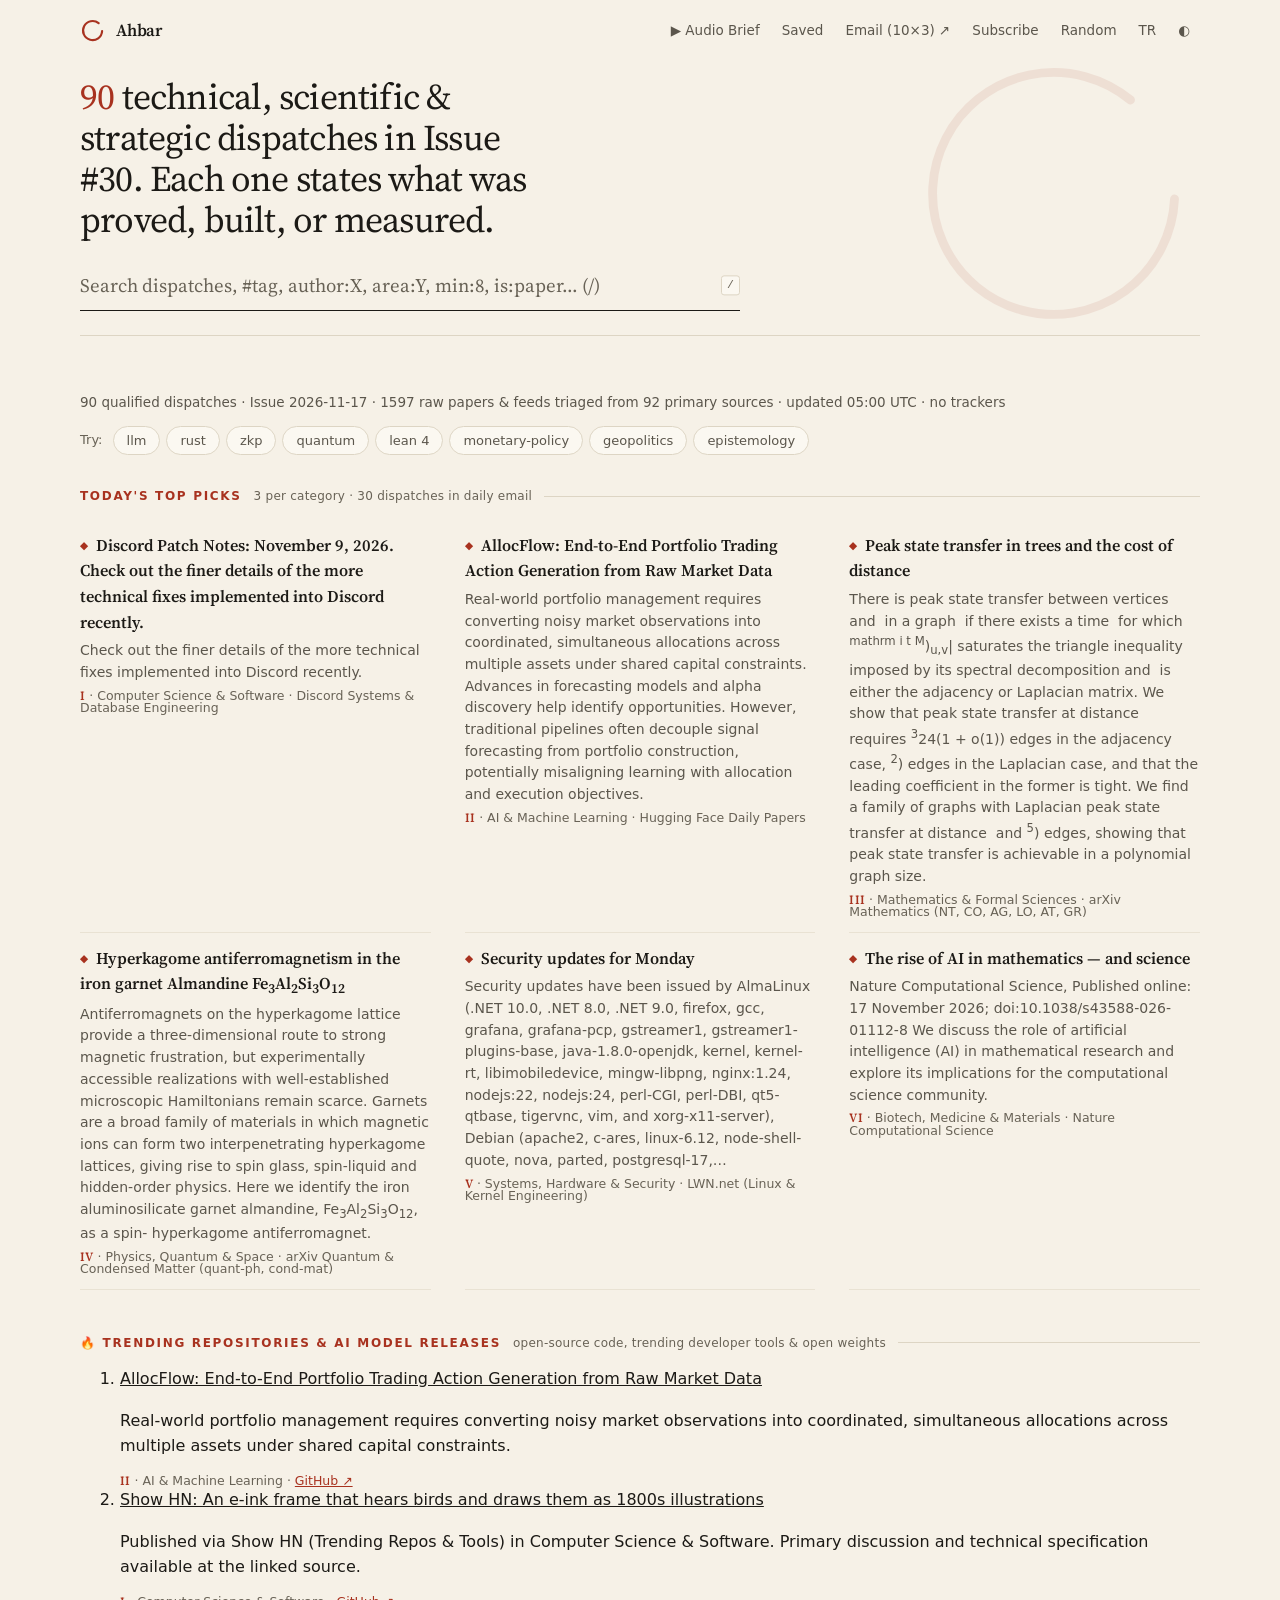
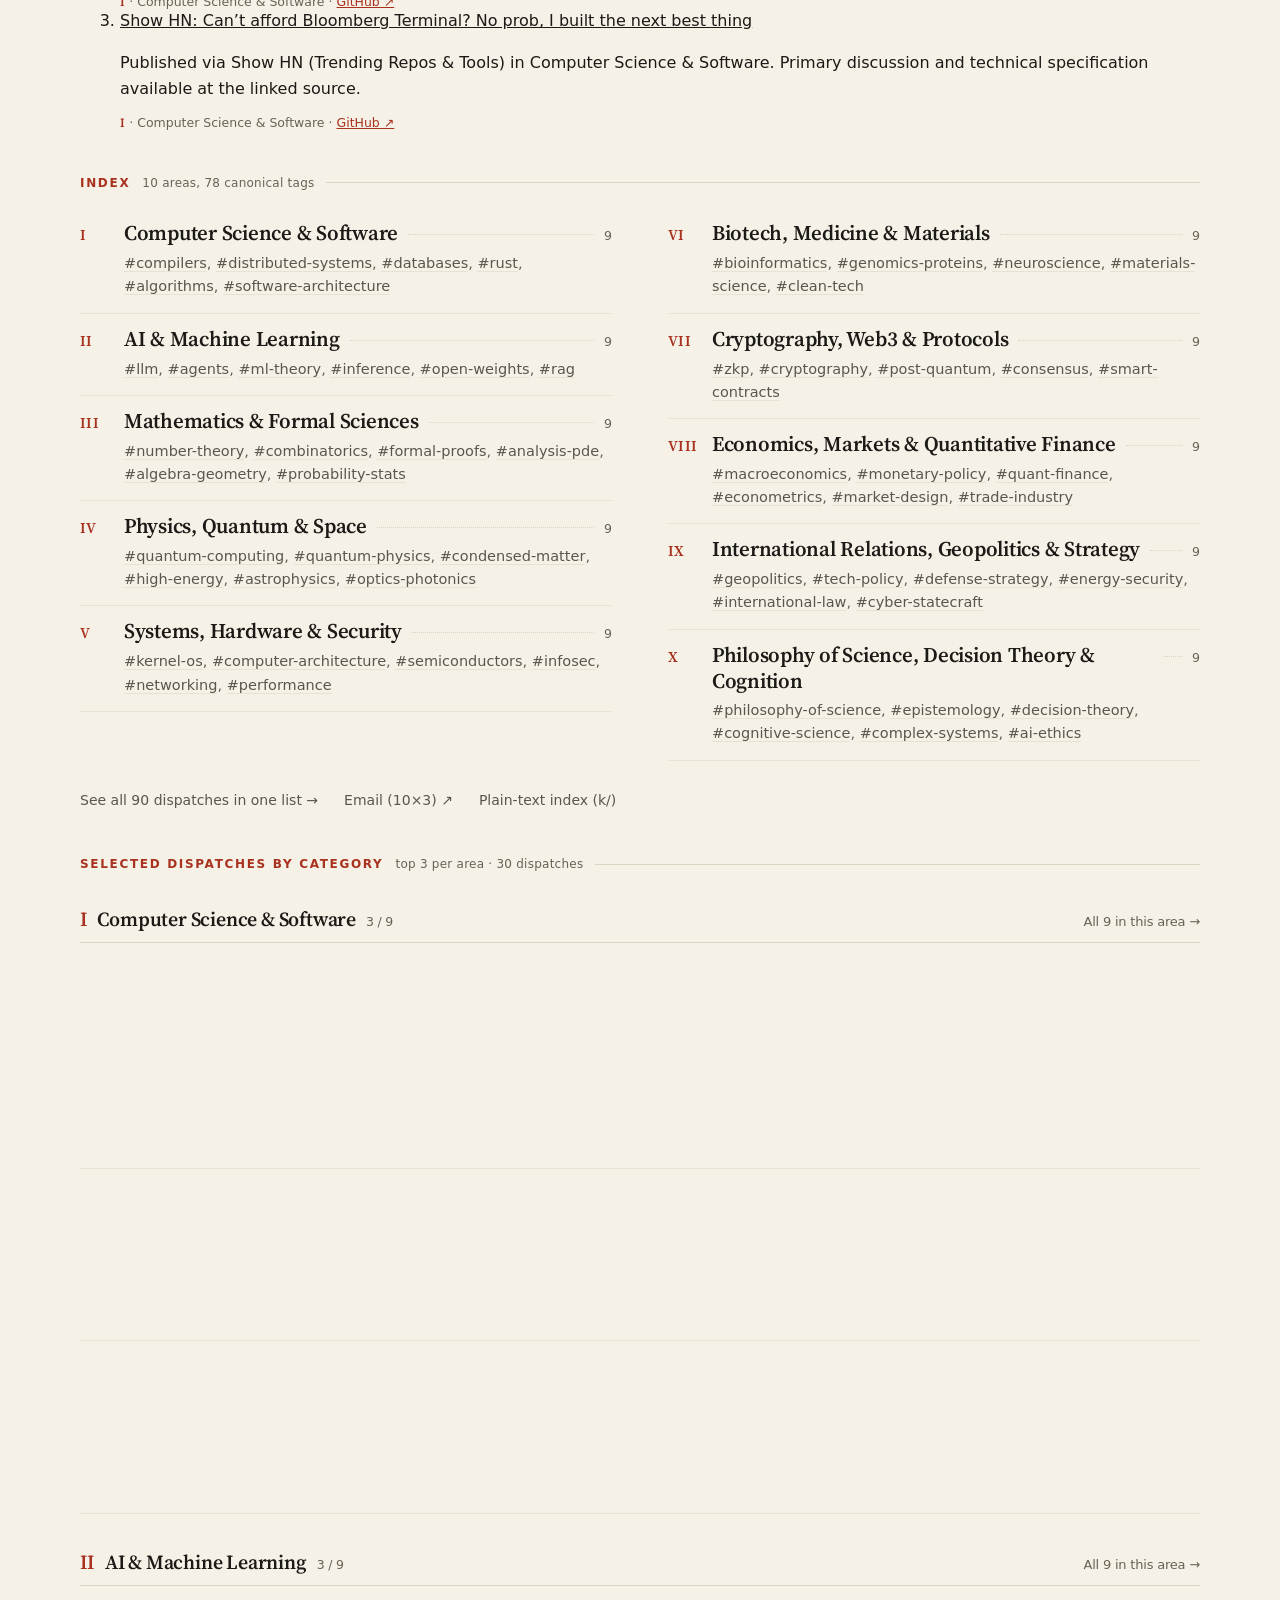
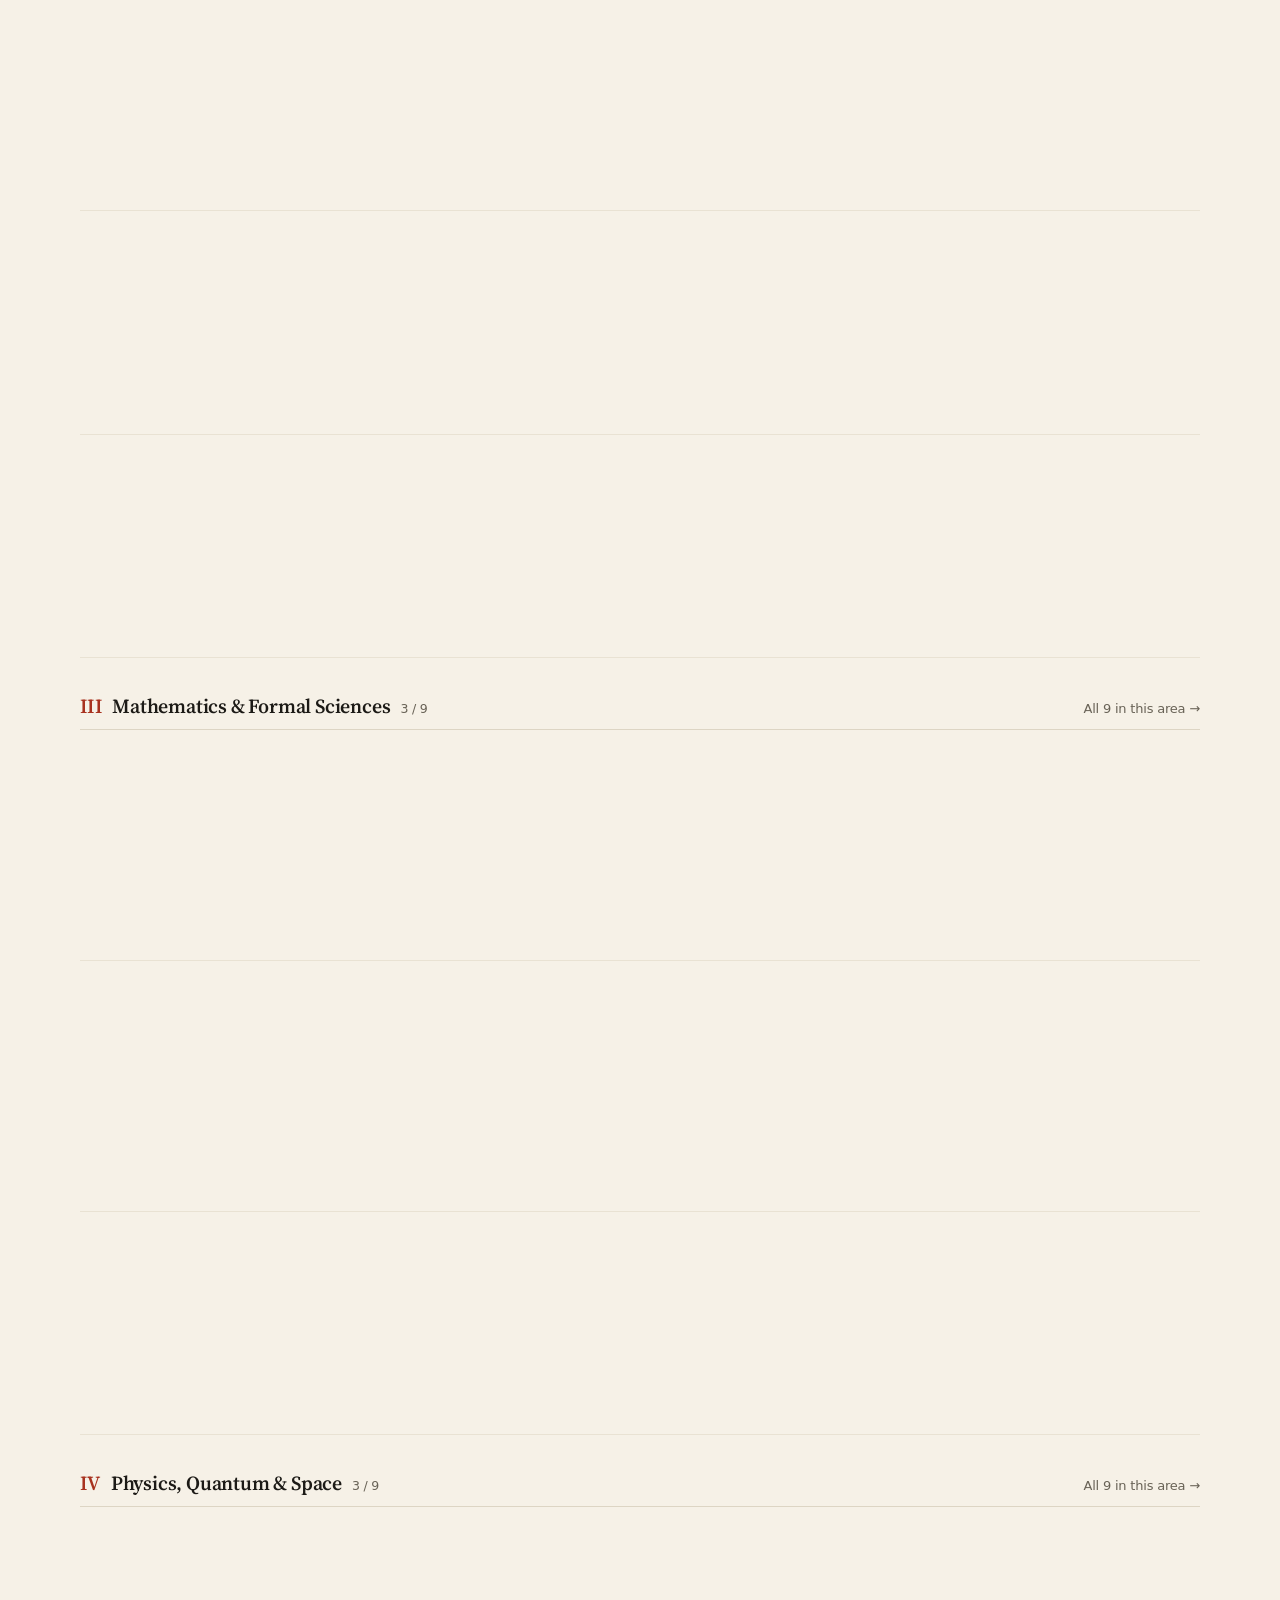
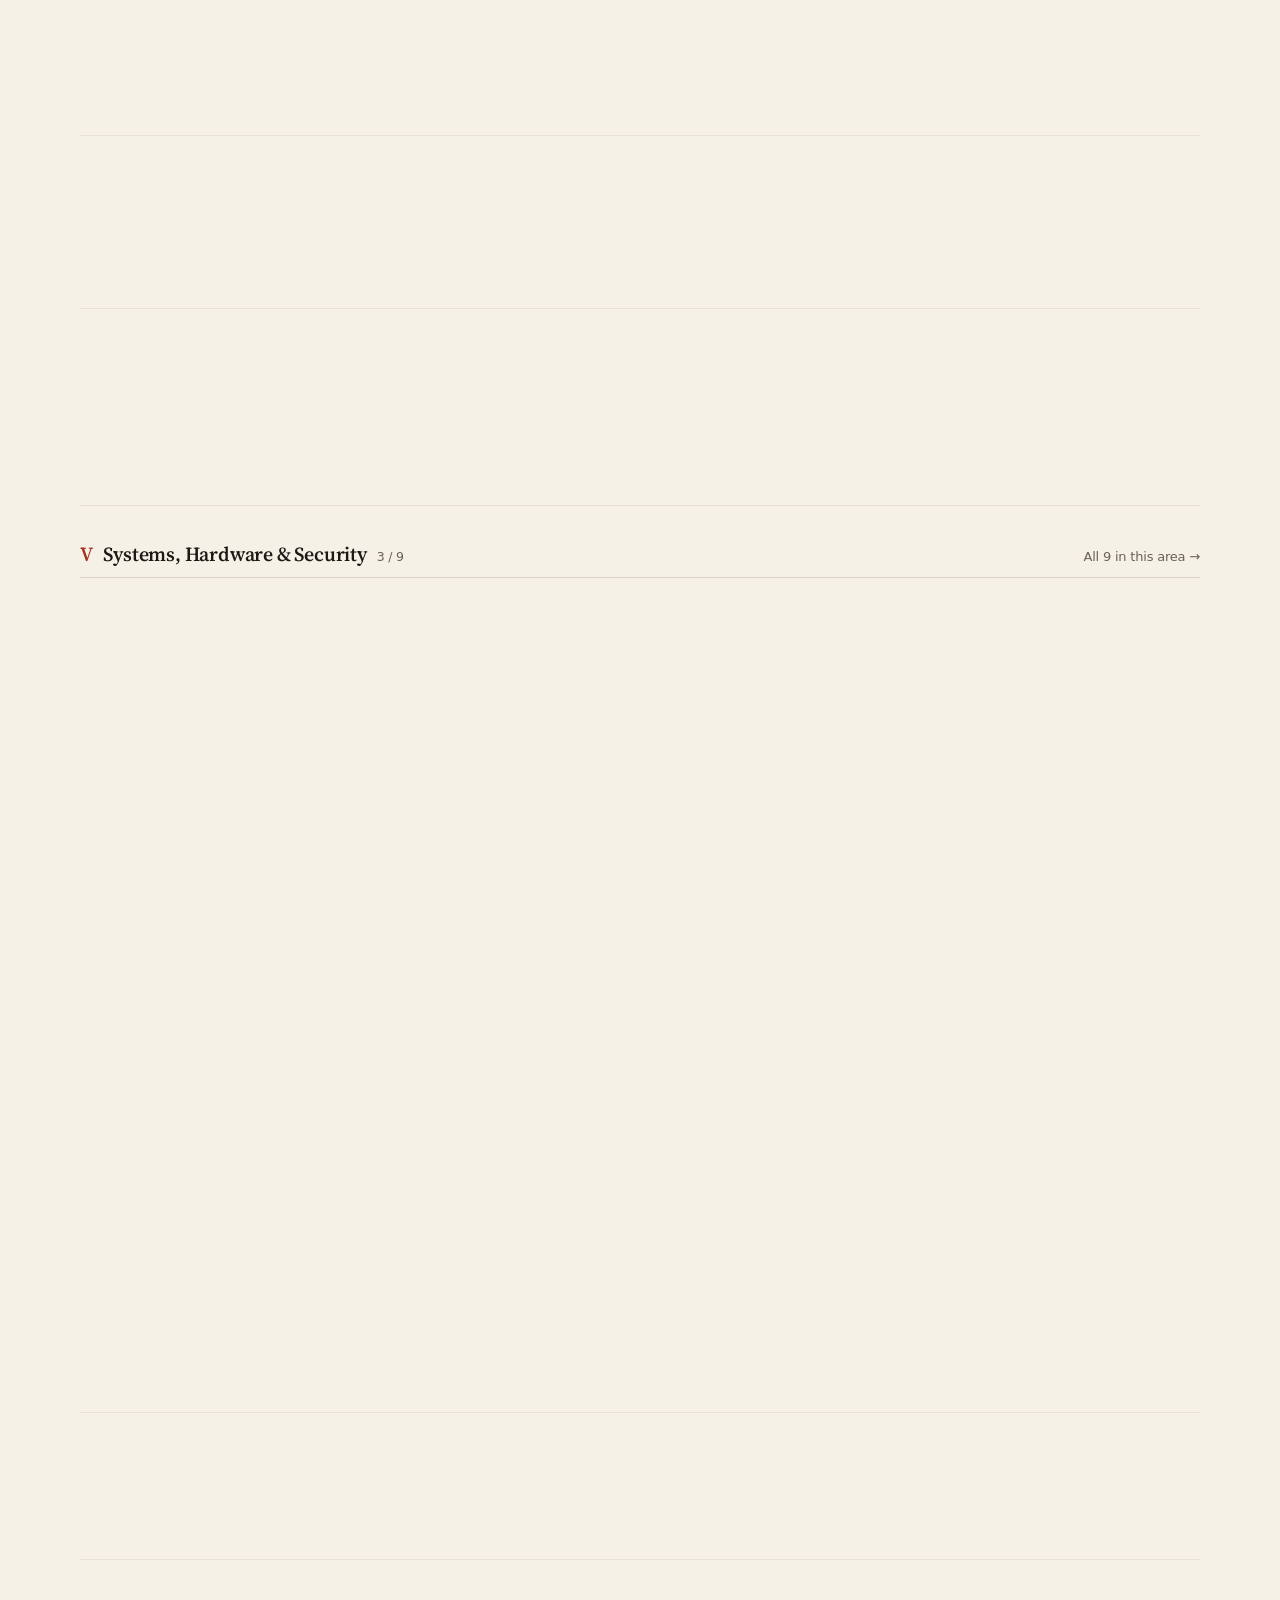
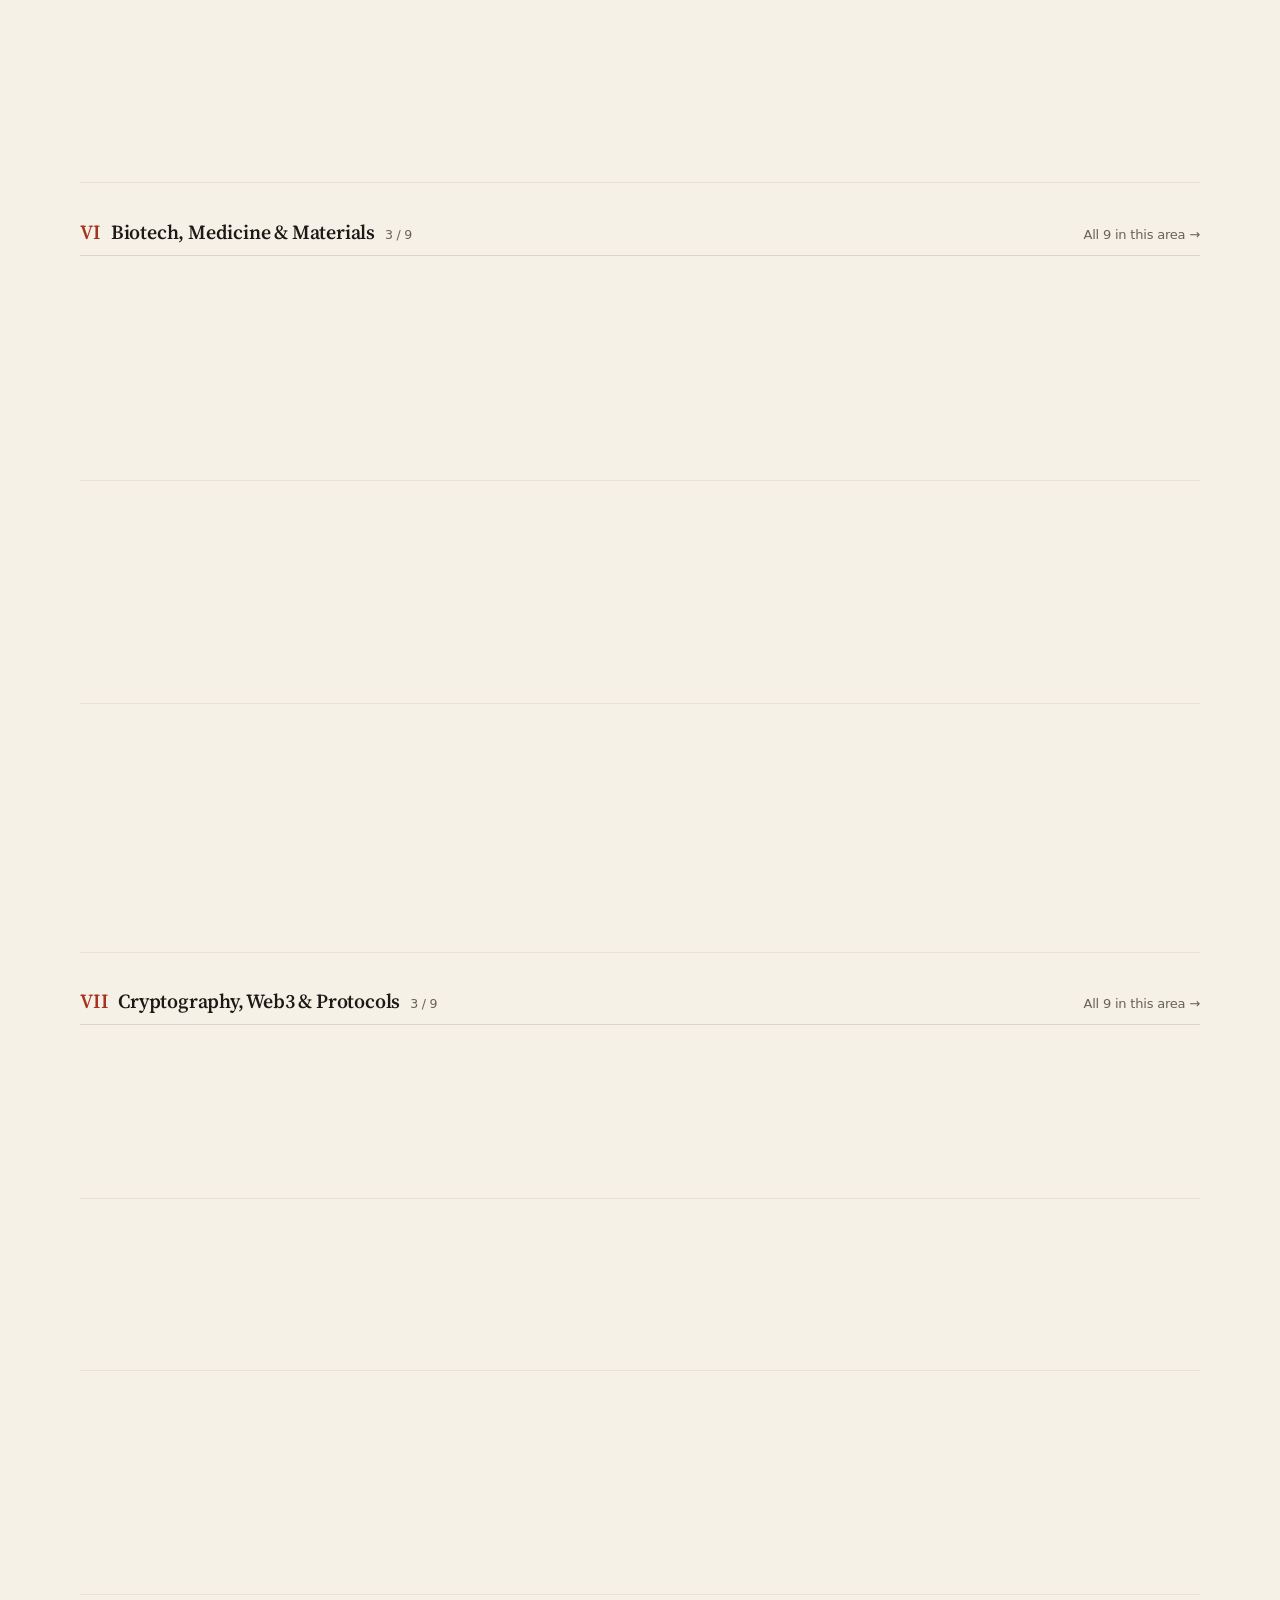
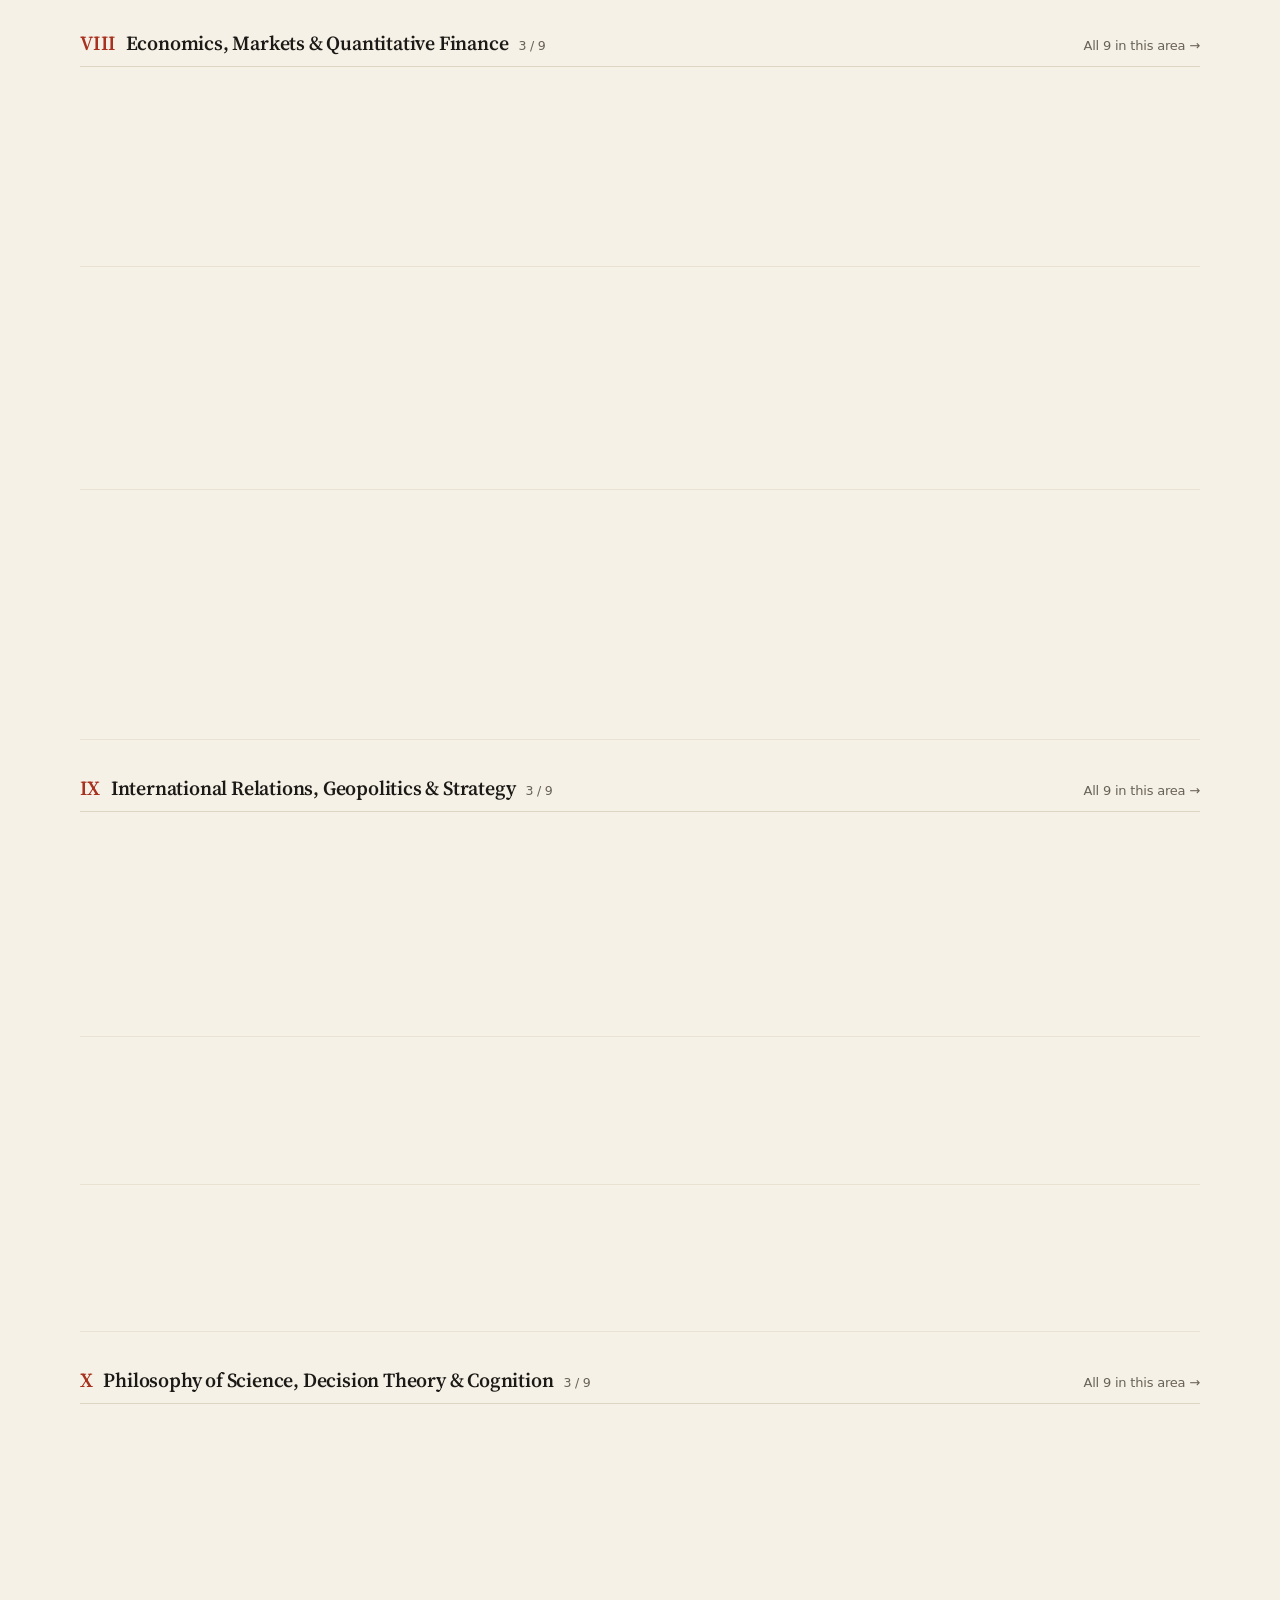
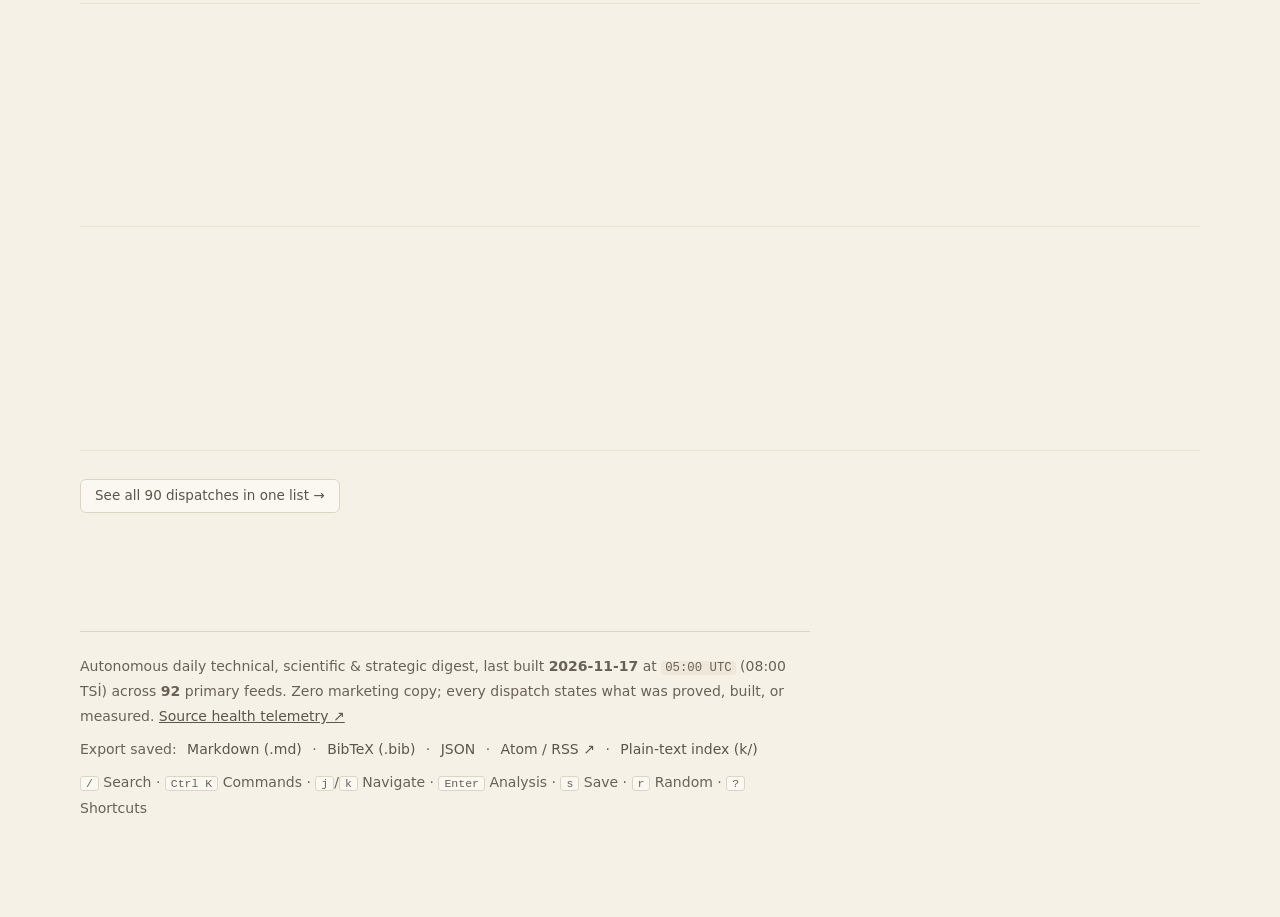
==== commit 6255d59f: "chore(issue): publish daily dispatch for 2026-11-17" ====
--- a/index.html
+++ b/index.html
@@ -483,7 +483,7 @@
   <p id="live" class="vh" role="status" aria-live="polite" aria-atomic="true"></p>
   <main id="list" tabindex="-1">
 <!-- PRERENDER_START -->
-<div class="home" data-pre="1"><p class="proof">90 seçilmiş kayıt · 2026-11-16 · 92 birincil kaynaktan 1597 makale ve besleme tarandı · her gün 08:00 TSİ · izleyici yok</p><p class="tryq"><span>Dene:</span><a class="chip" href="?q=llm" data-q="llm">llm</a><a class="chip" href="?q=rust" data-q="rust">rust</a><a class="chip" href="?q=zkp" data-q="zkp">zkp</a><a class="chip" href="?q=quantum" data-q="quantum">quantum</a><a class="chip" href="?q=lean 4" data-q="lean 4">lean 4</a><a class="chip" href="?q=monetary-policy" data-q="monetary-policy">monetary-policy</a><a class="chip" href="?q=geopolitics" data-q="geopolitics">geopolitics</a><a class="chip" href="?q=epistemology" data-q="epistemology">epistemology</a></p><section class="hsec hp"><h2 class="k">Günün Seçkisi (Top Picks)<span>her kategoriden 3 haber · e-postada 30 kayıt</span></h2><ol class="hpicks"><li><a class="hp-title" href="?item=2026-11-16-02-discord-patch-notes-november-9" data-item="2026-11-16-02-discord-patch-notes-november-9">Discord Yama Notları: 9 Kasım 2026. Discord&#39;a yakın zamanda uygulanan daha teknik düzeltmelerin daha ince ayrıntılarına göz atın.</a><p>Yakın zamanda Discord&#39;a uygulanan daha teknik düzeltmelerin daha ince ayrıntılarına göz atın.</p><div class="n" style="margin-top:6px;"><span class="rn">I</span> · Bilgisayar Bilimi &amp; Yazılım · Discord Systems &amp; Database Engineering</div></li><li><a class="hp-title" href="?item=2026-11-16-10-mmflash-faster-speculative-decoding-for" data-item="2026-11-16-10-mmflash-faster-speculative-decoding-for">MMFlash: Görme-Dil Modelleri için Daha Hızlı Spekülatif Kod Çözme. Spekülatif kod çözme, hafif bir taslak hazırlayıcının bir hedef model tarafından paralel doğrulama için belirteçler önermesine olanak tanıyarak üretimi hızlandırır.</a><p>Spekülatif kod çözme, hafif bir taslak hazırlayıcının bir hedef model tarafından paralel doğrulama için belirteçler önermesine olanak tanıyarak üretimi hızlandırır. DFlash gibi dağıtım taslakları, tek bir ileri geçişte tüm bir jeton bloğunu önerir, ancak esas olarak salt metin görevlerine odaklanır ve çok modlu taslak oluşturmayı yeterince araştırılmamış halde bırakır. Bu ayarı incelemek için öncelikle bir ölçüm sunuyoruz:</p><div class="n" style="margin-top:6px;"><span class="rn">II</span> · Yapay Zekâ &amp; Makine Öğrenmesi · Hugging Face Daily Papers</div></li><li><a class="hp-title" href="?item=2026-11-16-19-rigidity-of-the-moving-particle" data-item="2026-11-16-19-rigidity-of-the-moving-particle">Değişim süreci için hareketli parçacık lemmasının katılığı. <math display="inline" class="m"><mrow>G=(V,c)</mrow></math> sonlu bağlı ağırlıklı bir grafik olsun.</a><p><math display="inline" class="m"><mrow>G=(V,c)</mrow></math> sonlu bağlı ağırlıklı bir grafik olsun. İki terminal köşesi <math display="inline" class="m"><mrow>x≠ y in V</mrow></math> boyunca birim voltaj düşüşüne bağlı olarak <math display="inline" class="m"><mrow>G</mrow></math> üzerindeki değişim süreci için hareketli parçacık lemmasında eşitliği elde etmek için kesin koşulları oluşturuyoruz. Birincisi, eşitlik yalnızca en fazla iki satıra sahip bölümler tarafından indekslenen indirgenemez temsillerde meydana gelebilir.</p><div class="n" style="margin-top:6px;"><span class="rn">III</span> · Matematik &amp; Biçimsel Bilimler · arXiv Mathematics (NT, CO, AG, LO, AT, GR)</div></li><li><a class="hp-title" href="?item=2026-11-16-30-beyond-blossom-accelerating-mwpm-decoding" data-item="2026-11-16-30-beyond-blossom-accelerating-mwpm-decoding">Beyond Blossom: Yerel Ön Kod Çözme ve Mimariye Uygun Optimizasyonlarla Yüzey Kodları için MWPM Kod Çözmeyi Hızlandırma</a><p>Minimum ağırlıkta mükemmel eşleştirme (MWPM), yüzey kodlarının kodunu çözmek için yaygın olarak kullanılır, ancak hesaplama maliyeti kod mesafesiyle birlikte artar. Yüzey kodları için son teknoloji CPU tabanlı MWPM kod çözücü Beyond Blossom&#39;u sunuyoruz. Yerel ön kod çözme, mimariye duyarlı optimizasyon ve boru hattı çapında paralellik yoluyla algoritmik optimizasyonu birleştirir ve böylece…</p><div class="n" style="margin-top:6px;"><span class="rn">IV</span> · Fizik, Kuantum &amp; Uzay · arXiv Quantum &amp; Condensed Matter (quant-ph, cond-mat)</div></li><li><a class="hp-title" href="?item=2026-11-16-37-security-updates-for-friday" data-item="2026-11-16-37-security-updates-for-friday">Cuma günü için güvenlik güncellemeleri</a><p>Güvenlik güncellemeleri AlmaLinux tarafından yayınlanmıştır (.NET 10.0, .NET 8.0, .NET 9.0, firefox, gcc, grafana, grafana-pcp, gstreamer1, gstreamer1-plugins-base, java-1.8.0-openjdk, kernel, kernel-rt, libimobiledevice, mingw-libpng, nginx:1.24, nodejs:22, nodejs:24, perl-CGI, perl-DBI, qt5-qtbase, Tigervnc, vim ve xorg-x11-server), Debian (apache2, c-ares, linux-6.1…</p><div class="n" style="margin-top:6px;"><span class="rn">V</span> · Sistem, Donanım &amp; Tüketici Teknolojisi · LWN.net (Linux &amp; Kernel Engineering)</div></li><li><a class="hp-title" href="?item=2026-11-16-46-copasi-skills-agent-skills-for" data-item="2026-11-16-46-copasi-skills-agent-skills-for">COPASI Becerileri: Basico aracılığıyla COPASI analizleri için Aracı Becerileri</a><p>Biyokimyasal modeller, biyolojik sistemleri, moleküler türlerin zaman içindeki üretimini, tüketimini ve dönüşümünü tanımlayan reaksiyon ağları olarak temsil eder. Bu modeller, sistem dinamiklerini analiz etmek için niceliksel bir çerçeve sağlar ve geleneksel ıslak laboratuvar yaklaşımlarını tamamlayan hesaplamalı deneylere olanak tanıyarak araştırmacıların mekanik bilgi edinmesine yardımcı olur.</p><div class="n" style="margin-top:6px;"><span class="rn">VI</span> · Biyoteknoloji, Tıp &amp; Malzeme Bilimi · arXiv Quantitative Biology &amp; Materials (q-bio, mtrl-sci)</div></li></ol></section><section class="hsec"><h2 class="k">Fihrist<span>10 alan, 78 kanonik etiket</span></h2><ol class="fx"><li class="fe"><a class="ft" href="?area=cs" data-area="cs"><span class="rn">I</span><span class="fn">Bilgisayar Bilimi &amp; Yazılım</span><span class="ld"></span><span class="n">9</span></a><p class="fc"><a href="?area=cs&amp;tag=rust" data-area-tag="cs:rust">#rust</a>, <a href="?area=cs&amp;tag=c-cpp" data-area-tag="cs:c-cpp">#c-cpp</a>, <a href="?area=cs&amp;tag=go" data-area-tag="cs:go">#go</a>, <a href="?area=cs&amp;tag=python" data-area-tag="cs:python">#python</a>, <a href="?area=cs&amp;tag=typescript" data-area-tag="cs:typescript">#typescript</a>, <a href="?area=cs&amp;tag=compilers" data-area-tag="cs:compilers">#compilers</a></p></li><li class="fe"><a class="ft" href="?area=ai" data-area="ai"><span class="rn">II</span><span class="fn">Yapay Zekâ &amp; Makine Öğrenmesi</span><span class="ld"></span><span class="n">9</span></a><p class="fc"><a href="?area=ai&amp;tag=llm" data-area-tag="ai:llm">#llm</a>, <a href="?area=ai&amp;tag=agents" data-area-tag="ai:agents">#agents</a>, <a href="?area=ai&amp;tag=inference" data-area-tag="ai:inference">#inference</a>, <a href="?area=ai&amp;tag=rag" data-area-tag="ai:rag">#rag</a>, <a href="?area=ai&amp;tag=ml-theory" data-area-tag="ai:ml-theory">#ml-theory</a>, <a href="?area=ai&amp;tag=computer-vision" data-area-tag="ai:computer-vision">#computer-vision</a></p></li><li class="fe"><a class="ft" href="?area=math" data-area="math"><span class="rn">III</span><span class="fn">Matematik &amp; Biçimsel Bilimler</span><span class="ld"></span><span class="n">9</span></a><p class="fc"><a href="?area=math&amp;tag=number-theory" data-area-tag="math:number-theory">#number-theory</a>, <a href="?area=math&amp;tag=combinatorics" data-area-tag="math:combinatorics">#combinatorics</a>, <a href="?area=math&amp;tag=logic" data-area-tag="math:logic">#logic</a>, <a href="?area=math&amp;tag=formal-proofs" data-area-tag="math:formal-proofs">#formal-proofs</a>, <a href="?area=math&amp;tag=algebra-geometry" data-area-tag="math:algebra-geometry">#algebra-geometry</a>, <a href="?area=math&amp;tag=analysis-pde" data-area-tag="math:analysis-pde">#analysis-pde</a></p></li><li class="fe"><a class="ft" href="?area=physics" data-area="physics"><span class="rn">IV</span><span class="fn">Fizik, Kuantum &amp; Uzay</span><span class="ld"></span><span class="n">9</span></a><p class="fc"><a href="?area=physics&amp;tag=quantum-computing" data-area-tag="physics:quantum-computing">#quantum-computing</a>, <a href="?area=physics&amp;tag=quantum-physics" data-area-tag="physics:quantum-physics">#quantum-physics</a>, <a href="?area=physics&amp;tag=condensed-matter" data-area-tag="physics:condensed-matter">#condensed-matter</a>, <a href="?area=physics&amp;tag=astrophysics" data-area-tag="physics:astrophysics">#astrophysics</a>, <a href="?area=physics&amp;tag=high-energy" data-area-tag="physics:high-energy">#high-energy</a>, <a href="?area=physics&amp;tag=optics-photonics" data-area-tag="physics:optics-photonics">#optics-photonics</a></p></li><li class="fe"><a class="ft" href="?area=systems" data-area="systems"><span class="rn">V</span><span class="fn">Sistem, Donanım &amp; Tüketici Teknolojisi</span><span class="ld"></span><span class="n">9</span></a><p class="fc"><a href="?area=systems&amp;tag=kernel-os" data-area-tag="systems:kernel-os">#kernel-os</a>, <a href="?area=systems&amp;tag=semiconductors" data-area-tag="systems:semiconductors">#semiconductors</a>, <a href="?area=systems&amp;tag=computer-architecture" data-area-tag="systems:computer-architecture">#computer-architecture</a>, <a href="?area=systems&amp;tag=infosec" data-area-tag="systems:infosec">#infosec</a>, <a href="?area=systems&amp;tag=networking" data-area-tag="systems:networking">#networking</a>, <a href="?area=systems&amp;tag=embedded" data-area-tag="systems:embedded">#embedded</a></p></li><li class="fe"><a class="ft" href="?area=bio" data-area="bio"><span class="rn">VI</span><span class="fn">Biyoteknoloji, Tıp &amp; Malzeme Bilimi</span><span class="ld"></span><span class="n">9</span></a><p class="fc"><a href="?area=bio&amp;tag=bioinformatics" data-area-tag="bio:bioinformatics">#bioinformatics</a>, <a href="?area=bio&amp;tag=genomics-proteins" data-area-tag="bio:genomics-proteins">#genomics-proteins</a>, <a href="?area=bio&amp;tag=neuroscience" data-area-tag="bio:neuroscience">#neuroscience</a>, <a href="?area=bio&amp;tag=materials-science" data-area-tag="bio:materials-science">#materials-science</a>, <a href="?area=bio&amp;tag=clean-tech" data-area-tag="bio:clean-tech">#clean-tech</a>, <a href="?area=bio&amp;tag=climate-earth" data-area-tag="bio:climate-earth">#climate-earth</a></p></li><li class="fe"><a class="ft" href="?area=crypto" data-area="crypto"><span class="rn">VII</span><span class="fn">Kriptografi, Web3 &amp; Dağıtık Protokoller</span><span class="ld"></span><span class="n">9</span></a><p class="fc"><a href="?area=crypto&amp;tag=cryptography" data-area-tag="crypto:cryptography">#cryptography</a>, <a href="?area=crypto&amp;tag=zkp" data-area-tag="crypto:zkp">#zkp</a>, <a href="?area=crypto&amp;tag=post-quantum" data-area-tag="crypto:post-quantum">#post-quantum</a>, <a href="?area=crypto&amp;tag=consensus" data-area-tag="crypto:consensus">#consensus</a>, <a href="?area=crypto&amp;tag=smart-contracts" data-area-tag="crypto:smart-contracts">#smart-contracts</a>, <a href="?area=crypto&amp;tag=mev-defi" data-area-tag="crypto:mev-defi">#mev-defi</a></p></li><li class="fe"><a class="ft" href="?area=econ" data-area="econ"><span class="rn">VIII</span><span class="fn">Ekonomi, Finans &amp; Makro Analiz</span><span class="ld"></span><span class="n">9</span></a><p class="fc"><a href="?area=econ&amp;tag=macroeconomics" data-area-tag="econ:macroeconomics">#macroeconomics</a>, <a href="?area=econ&amp;tag=monetary-policy" data-area-tag="econ:monetary-policy">#monetary-policy</a>, <a href="?area=econ&amp;tag=quant-finance" data-area-tag="econ:quant-finance">#quant-finance</a>, <a href="?area=econ&amp;tag=econometrics" data-area-tag="econ:econometrics">#econometrics</a>, <a href="?area=econ&amp;tag=market-design" data-area-tag="econ:market-design">#market-design</a>, <a href="?area=econ&amp;tag=trade-industry" data-area-tag="econ:trade-industry">#trade-industry</a></p></li><li class="fe"><a class="ft" href="?area=geopolitics" data-area="geopolitics"><span class="rn">IX</span><span class="fn">Uluslararası İlişkiler, Jeopolitik &amp; Strateji</span><span class="ld"></span><span class="n">9</span></a><p class="fc"><a href="?area=geopolitics&amp;tag=geopolitics" data-area-tag="geopolitics:geopolitics">#geopolitics</a>, <a href="?area=geopolitics&amp;tag=tech-policy" data-area-tag="geopolitics:tech-policy">#tech-policy</a>, <a href="?area=geopolitics&amp;tag=defense-strategy" data-area-tag="geopolitics:defense-strategy">#defense-strategy</a>, <a href="?area=geopolitics&amp;tag=energy-security" data-area-tag="geopolitics:energy-security">#energy-security</a>, <a href="?area=geopolitics&amp;tag=international-law" data-area-tag="geopolitics:international-law">#international-law</a>, <a href="?area=geopolitics&amp;tag=cyber-statecraft" data-area-tag="geopolitics:cyber-statecraft">#cyber-statecraft</a></p></li><li class="fe"><a class="ft" href="?area=philosophy" data-area="philosophy"><span class="rn">X</span><span class="fn">Bilim Felsefesi, Karar Kuramı &amp; Bilişsel Bilimler</span><span class="ld"></span><span class="n">9</span></a><p class="fc"><a href="?area=philosophy&amp;tag=philosophy-of-science" data-area-tag="philosophy:philosophy-of-science">#philosophy-of-science</a>, <a href="?area=philosophy&amp;tag=epistemology" data-area-tag="philosophy:epistemology">#epistemology</a>, <a href="?area=philosophy&amp;tag=decision-theory" data-area-tag="philosophy:decision-theory">#decision-theory</a>, <a href="?area=philosophy&amp;tag=cognitive-science" data-area-tag="philosophy:cognitive-science">#cognitive-science</a>, <a href="?area=philosophy&amp;tag=complex-systems" data-area-tag="philosophy:complex-systems">#complex-systems</a>, <a href="?area=philosophy&amp;tag=ai-ethics" data-area-tag="philosophy:ai-ethics">#ai-ethics</a></p></li></ol><p class="hlinks"><a href="?all=1" data-all="1">Tüm kayıtları tek listede gör (90) →</a><a href="data/sample-email-tr.html" target="_blank" rel="noopener">Günlük E-Posta Önizlemesi (10×3 = 30 Kayıt) ↗</a><a href="k/">Düz metin dizini (k/)</a></p></section><section class="hsec"><h2 class="k">Kategorilere Göre Günün Kayıtları<span>her alandan öne çıkan 3 kayıt</span></h2><div style="margin-top:20px;"><h2 class="sh" style="margin-top:12px;"><a href="?area=cs" data-area="cs" style="text-decoration:none;border:0;color:var(--ink);"><span class="rn">I</span> Bilgisayar Bilimi &amp; Yazılım</a> <span class="n">3 →</span></h2><div class="recs"><article class="rec" id="rec-2026-11-16-02-discord-patch-notes-november-9" data-idx="0"><div class="no">01</div><div class="rb"><div class="nm"><a class="name" href="?item=2026-11-16-02-discord-patch-notes-november-9" data-item="2026-11-16-02-discord-patch-notes-november-9">Discord Yama Notları: 9 Kasım 2026. Discord&#39;a yakın zamanda uygulanan daha teknik düzeltmelerin daha ince ayrıntılarına göz atın.</a> <span class="host">Discord Systems &amp; Database Engineering</span></div><p class="desc">Yakın zamanda Discord&#39;a uygulanan daha teknik düzeltmelerin daha ince ayrıntılarına göz atın.</p><div class="mt"><span class="itags"><a href="?tag=rust" data-tag="rust">#rust</a><a href="?tag=databases" data-tag="databases">#databases</a></span><span class="meta"><a class="arch" href="https://discord.com/blog/discord-patch-notes-november-9-2026" target="_blank" rel="noopener">kaynak ↗</a></span></div></div></article><article class="rec" id="rec-2026-11-16-01-show-hn-an-e-ink" data-idx="1"><div class="no">02</div><div class="rb"><div class="nm"><a class="name" href="?item=2026-11-16-01-show-hn-an-e-ink" data-item="2026-11-16-01-show-hn-an-e-ink">Show HN: Kuşların sesini duyan ve onları 1800&#39;lerden kalma resimler gibi çizen bir e-mürekkep çerçevesi</a> <span class="host">Show HN (Trending Repos &amp; Tools)</span></div><p class="desc">Bilgisayar Bilimi ve Yazılımında Show HN (Trend Repoları ve Araçları) aracılığıyla yayınlandı. Bağlantılı kaynakta birincil tartışma ve teknik özellikler mevcuttur.</p><div class="mt"><span class="itags"><a href="?tag=trending-repo" data-tag="trending-repo">#trending-repo</a><a href="?tag=open-source" data-tag="open-source">#open-source</a></span><span class="meta"><a class="arch" href="https://github.com/arnegiacomo/fugleramme" target="_blank" rel="noopener">kaynak ↗</a></span></div></div></article><article class="rec" id="rec-2026-11-16-03-show-hn-can-t-afford" data-idx="2"><div class="no">03</div><div class="rb"><div class="nm"><a class="name" href="?item=2026-11-16-03-show-hn-can-t-afford" data-item="2026-11-16-03-show-hn-can-t-afford">Show HN: Bloomberg Terminali&#39;ne paranız yetmiyor mu? Sorun değil, bir sonraki en iyi şeyi yaptım</a> <span class="host">Show HN (Trending Repos &amp; Tools)</span></div><p class="desc">Bilgisayar Bilimi ve Yazılımında Show HN (Trend Repoları ve Araçları) aracılığıyla yayınlandı. Bağlantılı kaynakta birincil tartışma ve teknik özellikler mevcuttur.</p><div class="mt"><span class="itags"><a href="?tag=trending-repo" data-tag="trending-repo">#trending-repo</a><a href="?tag=open-source" data-tag="open-source">#open-source</a></span><span class="meta"><a class="arch" href="https://github.com/DidierRLopes/GamestonkTerminal" target="_blank" rel="noopener">kaynak ↗</a></span></div></div></article></div></div><div style="margin-top:20px;"><h2 class="sh" style="margin-top:12px;"><a href="?area=ai" data-area="ai" style="text-decoration:none;border:0;color:var(--ink);"><span class="rn">II</span> Yapay Zekâ &amp; Makine Öğrenmesi</a> <span class="n">3 →</span></h2><div class="recs"><article class="rec" id="rec-2026-11-16-10-mmflash-faster-speculative-decoding-for" data-idx="3"><div class="no">04</div><div class="rb"><div class="nm"><a class="name" href="?item=2026-11-16-10-mmflash-faster-speculative-decoding-for" data-item="2026-11-16-10-mmflash-faster-speculative-decoding-for">MMFlash: Görme-Dil Modelleri için Daha Hızlı Spekülatif Kod Çözme. Spekülatif kod çözme, hafif bir taslak hazırlayıcının bir hedef model tarafından paralel doğrulama için belirteçler önermesine olanak tanıyarak üretimi hızlandırır.</a> <span class="host">Hugging Face Daily Papers</span></div><p class="desc">Spekülatif kod çözme, hafif bir taslak hazırlayıcının bir hedef model tarafından paralel doğrulama için belirteçler önermesine olanak tanıyarak üretimi hızlandırır. DFlash gibi dağıtım taslakları, tek bir ileri geçişte tüm bir jeton bloğunu önerir, ancak esas olarak salt metin görevlerine odaklanır ve çok modlu taslak oluşturmayı yeterince araştırılmamış halde bırakır. Bu ayarı incelemek için öncelikle bir ölçüm sunuyoruz:</p><div class="mt"><span class="itags"><a href="?tag=llm" data-tag="llm">#llm</a><a href="?tag=open-weights" data-tag="open-weights">#open-weights</a><a href="?tag=clean-tech" data-tag="clean-tech">#clean-tech</a><a href="?tag=computer-vision" data-tag="computer-vision">#computer-vision</a></span><span class="meta"><a class="arch" href="https://arxiv.org/abs/2611.18482" target="_blank" rel="noopener">kaynak ↗</a></span></div></div></article><article class="rec" id="rec-2026-11-16-11-jvt-just-video-transformer-makes" data-idx="4"><div class="no">05</div><div class="rb"><div class="nm"><a class="name" href="?item=2026-11-16-11-jvt-just-video-transformer-makes" data-item="2026-11-16-11-jvt-just-video-transformer-makes">JVT: Just Video Transformer, piksel alanı video dağıtımını basitleştiriyor</a> <span class="host">Hugging Face Daily Papers</span></div><p class="desc">Yüksek boyutlu ham video verilerinin doğrudan yayılma modellemesi zordur ve mevcut piksel alanı yöntemleri genellikle özel mimarilere dayanır. Önceden eğitilmiş bir otomatik kodlayıcı, yardımcı detaylandırıcılar, basamaklı sahneler veya U-Net tarzı kayak olmadan, piksel alanı video dağıtımı için basit, geniş yama DiT tarzı bir Transformer olan JVT&#39;yi (Just Video Transformer) tanıtıyoruz…</p><div class="mt"><span class="itags"><a href="?tag=llm" data-tag="llm">#llm</a><a href="?tag=open-weights" data-tag="open-weights">#open-weights</a><a href="?tag=clean-tech" data-tag="clean-tech">#clean-tech</a><a href="?tag=computer-vision" data-tag="computer-vision">#computer-vision</a></span><span class="meta"><a class="arch" href="https://arxiv.org/abs/2611.18549" target="_blank" rel="noopener">kaynak ↗</a></span></div></div></article><article class="rec" id="rec-2026-11-16-12-vibeprevisbench-evaluating-agentic-coding-for" data-idx="5"><div class="no">06</div><div class="rb"><div class="nm"><a class="name" href="?item=2026-11-16-12-vibeprevisbench-evaluating-agentic-coding-for" data-item="2026-11-16-12-vibeprevisbench-evaluating-agentic-coding-for">VibePrevisBench: Blender&#39;da 4D Sahne Oluşturma için Aracı Kodlamayı Değerlendirme</a> <span class="host">Hugging Face Daily Papers</span></div><p class="desc">Kontrol edilebilir gerçek dünya video oluşturma modelleri, düzeni, hareketi ve kamerayı düzelten işlenmiş bir gri kutu proxy videosunu koşullandırabilir. Kodlama temsilcileri, Blender&#39;da bir 4D sahneyi yeniden oluşturarak bu tür videolar oluşturabilir, ancak hiçbir kıyaslama hem bu videoları hem de arkalarındaki uzun, çok çekimli sahneleri kontrol etmez. 4D sahne keşfi için bir referans noktası olan VibePrevisBench&#39;i tanıtıyoruz…</p><div class="mt"><span class="itags"><a href="?tag=llm" data-tag="llm">#llm</a><a href="?tag=open-weights" data-tag="open-weights">#open-weights</a><a href="?tag=agents" data-tag="agents">#agents</a></span><span class="meta"><a class="arch" href="https://arxiv.org/abs/2611.15789" target="_blank" rel="noopener">kaynak ↗</a></span></div></div></article></div></div><div style="margin-top:20px;"><h2 class="sh" style="margin-top:12px;"><a href="?area=math" data-area="math" style="text-decoration:none;border:0;color:var(--ink);"><span class="rn">III</span> Matematik &amp; Biçimsel Bilimler</a> <span class="n">3 →</span></h2><div class="recs"><article class="rec" id="rec-2026-11-16-19-rigidity-of-the-moving-particle" data-idx="6"><div class="no">07</div><div class="rb"><div class="nm"><a class="name" href="?item=2026-11-16-19-rigidity-of-the-moving-particle" data-item="2026-11-16-19-rigidity-of-the-moving-particle">Değişim süreci için hareketli parçacık lemmasının katılığı. <math display="inline" class="m"><mrow>G=(V,c)</mrow></math> sonlu bağlı ağırlıklı bir grafik olsun.</a> <span class="host">arXiv Mathematics (NT, CO, AG, LO, AT, GR)</span></div><p class="desc"><math display="inline" class="m"><mrow>G=(V,c)</mrow></math> sonlu bağlı ağırlıklı bir grafik olsun. İki terminal köşesi <math display="inline" class="m"><mrow>x≠ y in V</mrow></math> boyunca birim voltaj düşüşüne bağlı olarak <math display="inline" class="m"><mrow>G</mrow></math> üzerindeki değişim süreci için hareketli parçacık lemmasında eşitliği elde etmek için kesin koşulları oluşturuyoruz. Birincisi, eşitlik yalnızca en fazla iki satıra sahip bölümler tarafından indekslenen indirgenemez temsillerde meydana gelebilir.</p><div class="mt"><span class="itags"><a href="?tag=number-theory" data-tag="number-theory">#number-theory</a><a href="?tag=combinatorics" data-tag="combinatorics">#combinatorics</a><a href="?tag=probability-stats" data-tag="probability-stats">#probability-stats</a></span><span class="meta"><a class="arch" href="https://arxiv.org/abs/2611.18483v1" target="_blank" rel="noopener">kaynak ↗</a></span></div></div></article><article class="rec" id="rec-2026-11-16-20-quadratic-apn-functions-of-mathbb" data-idx="7"><div class="no">08</div><div class="rb"><div class="nm"><a class="name" href="?item=2026-11-16-20-quadratic-apn-functions-of-mathbb" data-item="2026-11-16-20-quadratic-apn-functions-of-mathbb">Asal Derecenin Öz Denkliği ile <math display="inline" class="m"><mrow>𝔽<sub>2</sub><sup>10</sup></mrow></math> İkinci Dereceden APN Fonksiyonları</a> <span class="host">arXiv Mathematics (NT, CO, AG, LO, AT, GR)</span></div><p class="desc"><math display="inline" class="m"><mrow>𝔽<sub>2</sub><sup>n</sup></mrow></math>&#39;in neredeyse mükemmel doğrusal olmayan (APN) fonksiyonları mümkün olan en düşük diferansiyel tekdüzeliğe sahiptir. Çift boyutta, altıncı boyutta bilinen tek APN permütasyonu, önemsiz olmayan doğrusal bir öz eşdeğerliğe sahip ikinci dereceden bir APN fonksiyonuna eşdeğerdir; <math display="inline" class="m"><mrow>n ≥ 8</mrow></math> çift değeri için hiçbir APN permütasyonu bilinmiyor. Yaklaşık 3,8 milyonluk yayınlanmış bir koleksiyonda…</p><div class="mt"><span class="itags"><a href="?tag=number-theory" data-tag="number-theory">#number-theory</a><a href="?tag=combinatorics" data-tag="combinatorics">#combinatorics</a><a href="?tag=cryptography" data-tag="cryptography">#cryptography</a></span><span class="meta"><a class="arch" href="https://arxiv.org/abs/2611.18358v1" target="_blank" rel="noopener">kaynak ↗</a></span></div></div></article><article class="rec" id="rec-2026-11-16-21-learning-observable-propagation-with-sparse" data-idx="8"><div class="no">09</div><div class="rb"><div class="nm"><a class="name" href="?item=2026-11-16-21-learning-observable-propagation-with-sparse" data-item="2026-11-16-21-learning-observable-propagation-with-sparse">Seyrek yerel anlarla gözlemlenebilir yayılımı öğrenme. Kısa süreli yörüngelerden yüksek boyutlu çok cisimli sistemlerde yerel moment dinamiklerini tahmin etmek için birleşik bir çerçeve öneriyoruz.</a> <span class="host">arXiv Analysis, PDEs &amp; Probability (AP, PR, NA, OC)</span></div><p class="desc">Kısa süreli yörüngelerden yüksek boyutlu çok cisimli sistemlerde yerel moment dinamiklerini tahmin etmek için birleşik bir çerçeve öneriyoruz. Dinamiklerin yerelliği sayesinde, Markov operatörünü hedef gözlemlenebilirin yakınında desteklenen düşük dereceli bağlantılı küme tabanı fonksiyonlarına yansıtarak geçiş momenti matrislerini oluşturuyoruz. Tartışmayı istismar etmek…</p><div class="mt"><span class="itags"><a href="?tag=analysis-pde" data-tag="analysis-pde">#analysis-pde</a><a href="?tag=probability-stats" data-tag="probability-stats">#probability-stats</a><a href="?tag=quantum-computing" data-tag="quantum-computing">#quantum-computing</a><a href="?tag=infosec" data-tag="infosec">#infosec</a></span><span class="meta"><a class="arch" href="https://arxiv.org/abs/2611.18448v1" target="_blank" rel="noopener">kaynak ↗</a></span></div></div></article></div></div><div style="margin-top:20px;"><h2 class="sh" style="margin-top:12px;"><a href="?area=physics" data-area="physics" style="text-decoration:none;border:0;color:var(--ink);"><span class="rn">IV</span> Fizik, Kuantum &amp; Uzay</a> <span class="n">3 →</span></h2><div class="recs"><article class="rec" id="rec-2026-11-16-30-beyond-blossom-accelerating-mwpm-decoding" data-idx="9"><div class="no">10</div><div class="rb"><div class="nm"><a class="name" href="?item=2026-11-16-30-beyond-blossom-accelerating-mwpm-decoding" data-item="2026-11-16-30-beyond-blossom-accelerating-mwpm-decoding">Beyond Blossom: Yerel Ön Kod Çözme ve Mimariye Uygun Optimizasyonlarla Yüzey Kodları için MWPM Kod Çözmeyi Hızlandırma</a> <span class="host">arXiv Quantum &amp; Condensed Matter (quant-ph, cond-mat)</span></div><p class="desc">Minimum ağırlıkta mükemmel eşleştirme (MWPM), yüzey kodlarının kodunu çözmek için yaygın olarak kullanılır, ancak hesaplama maliyeti kod mesafesiyle birlikte artar. Yüzey kodları için son teknoloji CPU tabanlı MWPM kod çözücü Beyond Blossom&#39;u sunuyoruz. Yerel ön kod çözme, mimariye duyarlı optimizasyon ve boru hattı çapında paralellik yoluyla algoritmik optimizasyonu birleştirir ve böylece…</p><div class="mt"><span class="itags"><a href="?tag=quantum-computing" data-tag="quantum-computing">#quantum-computing</a><a href="?tag=condensed-matter" data-tag="condensed-matter">#condensed-matter</a></span><span class="meta"><a class="arch" href="https://arxiv.org/abs/2611.18476v1" target="_blank" rel="noopener">kaynak ↗</a></span></div></div></article><article class="rec" id="rec-2026-11-16-31-topological-phase-diagram-of-an" data-idx="10"><div class="no">11</div><div class="rb"><div class="nm"><a class="name" href="?item=2026-11-16-31-topological-phase-diagram-of-an" data-item="2026-11-16-31-topological-phase-diagram-of-an">Negatif eşleşmeli genişletilmiş Su-Schrieffer-Heeger modelinin topolojik faz diyagramı</a> <span class="host">arXiv Quantum &amp; Condensed Matter (quant-ph, cond-mat)</span></div><p class="desc">Son zamanlarda, perovskit eksiton-polariton mikropillerinde birim hücre başına üç atom içeren genişletilmiş bir Su-Schrieffer-Heeger modeli deneysel olarak gerçekleştirildi. Bu sistemin ayırt edici bir özelliği, ikinci ve üçüncü bantların, negatif bir eşleşmeyle ilişkili <math display="inline" class="m"><mrow>k=0</mrow></math> dalga vektöründe bir bant geçişi yoluyla topolojik bir geçişe maruz kalmasıdır. Bu w…</p><div class="mt"><span class="itags"><a href="?tag=quantum-computing" data-tag="quantum-computing">#quantum-computing</a><a href="?tag=condensed-matter" data-tag="condensed-matter">#condensed-matter</a><a href="?tag=optics-photonics" data-tag="optics-photonics">#optics-photonics</a></span><span class="meta"><a class="arch" href="https://arxiv.org/abs/2611.18456v1" target="_blank" rel="noopener">kaynak ↗</a></span></div></div></article><article class="rec" id="rec-2026-11-16-32-high-entropy-oxides-as-room" data-idx="11"><div class="no">12</div><div class="rb"><div class="nm"><a class="name" href="?item=2026-11-16-32-high-entropy-oxides-as-room" data-item="2026-11-16-32-high-entropy-oxides-as-room">Devasa Yumuşak Boşluklara Sahip Oda Sıcaklığı Anderson İzolatörleri Olarak Yüksek Entropi Oksitler</a> <span class="host">arXiv Quantum &amp; Condensed Matter (quant-ph, cond-mat)</span></div><p class="desc">Düzensiz potansiyellerdeki elektron dalga paketlerinin yıkıcı kuantum girişiminden kaynaklanan Anderson etkisi, genellikle kriyojenik sıcaklıklarda gözlenir ve tipik olarak silikondaki fosfor katkı maddeleri veya geçiş metal oksitlerindeki oksijen boşlukları gibi geleneksel malzemelerdeki dışsal kusurlardan kaynaklanır. Burada bir çoklu katlamanın olduğunu gösteriyoruz…</p><div class="mt"><span class="itags"><a href="?tag=quantum-computing" data-tag="quantum-computing">#quantum-computing</a><a href="?tag=condensed-matter" data-tag="condensed-matter">#condensed-matter</a><a href="?tag=materials-science" data-tag="materials-science">#materials-science</a><a href="?tag=post-quantum" data-tag="post-quantum">#post-quantum</a></span><span class="meta"><a class="arch" href="https://arxiv.org/abs/2611.18433v1" target="_blank" rel="noopener">kaynak ↗</a></span></div></div></article></div></div><div style="margin-top:20px;"><h2 class="sh" style="margin-top:12px;"><a href="?area=systems" data-area="systems" style="text-decoration:none;border:0;color:var(--ink);"><span class="rn">V</span> Sistem, Donanım &amp; Tüketici Teknolojisi</a> <span class="n">3 →</span></h2><div class="recs"><article class="rec" id="rec-2026-11-16-37-security-updates-for-friday" data-idx="12"><div class="no">13</div><div class="rb"><div class="nm"><a class="name" href="?item=2026-11-16-37-security-updates-for-friday" data-item="2026-11-16-37-security-updates-for-friday">Cuma günü için güvenlik güncellemeleri</a> <span class="host">LWN.net (Linux &amp; Kernel Engineering)</span></div><p class="desc">Güvenlik güncellemeleri AlmaLinux tarafından yayınlanmıştır (.NET 10.0, .NET 8.0, .NET 9.0, firefox, gcc, grafana, grafana-pcp, gstreamer1, gstreamer1-plugins-base, java-1.8.0-openjdk, kernel, kernel-rt, libimobiledevice, mingw-libpng, nginx:1.24, nodejs:22, nodejs:24, perl-CGI, perl-DBI, qt5-qtbase, Tigervnc, vim ve xorg-x11-server), Debian (apache2, c-ares, linux-6.1…</p><div class="mt"><span class="itags"><a href="?tag=kernel-os" data-tag="kernel-os">#kernel-os</a><a href="?tag=performance" data-tag="performance">#performance</a><a href="?tag=rust" data-tag="rust">#rust</a><a href="?tag=databases" data-tag="databases">#databases</a></span><span class="meta"><a class="arch" href="https://lwn.net/Articles/1107472/" target="_blank" rel="noopener">kaynak ↗</a></span></div></div></article><article class="rec" id="rec-2026-11-16-38-hot-chips-2026-intel-s" data-idx="13"><div class="no">14</div><div class="rb"><div class="nm"><a class="name" href="?item=2026-11-16-38-hot-chips-2026-intel-s" data-item="2026-11-16-38-hot-chips-2026-intel-s">Sıcak Cips 2026: Intel&#39;in Hilal Adası. Her şeyi uygun fiyatlı hale getirmekle ilgili her şey</a> <span class="host">Chips and Cheese (Microarchitecture Deep-Dives)</span></div><p class="desc">Her şeyi uygun fiyatlı hale getirmekle ilgili her şey</p><div class="mt"><span class="itags"><a href="?tag=computer-architecture" data-tag="computer-architecture">#computer-architecture</a><a href="?tag=semiconductors" data-tag="semiconductors">#semiconductors</a></span><span class="meta"><a class="arch" href="https://chipsandcheese.com/p/hot-chips-2026-intels-crescent-island" target="_blank" rel="noopener">kaynak ↗</a></span></div></div></article><article class="rec" id="rec-2026-11-16-39-doom-gpu-flame-graphs" data-idx="14"><div class="no">15</div><div class="rb"><div class="nm"><a class="name" href="?item=2026-11-16-39-doom-gpu-flame-graphs" data-item="2026-11-16-39-doom-gpu-flame-graphs">Doom GPU Alev Grafikleri</a> <span class="host">Brendan Gregg (Systems Performance &amp; eBPF)</span></div><p class="desc">Yapay zekanın kaynak maliyetlerinin yarıya indirildiğini ve bunun gezegen ve endüstri için ne anlama gelebileceğini hayal edin; aşırı tahminlere dayanarak, bu tür tasarrufların ABD&#39;nin toplam enerji kullanımını 2030&#39;a kadar %10&#39;un üzerinde azaltabileceğini düşünün. Intel olarak, AI Alev Grafikleri adı verilen, AI maliyetlerini azaltmaya yardımcı olacak yeni bir analiz aracı oluşturuyoruz: AI hızlandırıcıyı veya GPU donanım savaşını gösteren bir görselleştirme…</p><div class="mt"><span class="itags"><a href="?tag=kernel-os" data-tag="kernel-os">#kernel-os</a><a href="?tag=performance" data-tag="performance">#performance</a><a href="?tag=compilers" data-tag="compilers">#compilers</a><a href="?tag=combinatorics" data-tag="combinatorics">#combinatorics</a></span><span class="meta"><a class="arch" href="http://www.brendangregg.com/blog//2025-05-01/doom-gpu-flame-graphs.html" target="_blank" rel="noopener">kaynak ↗</a></span></div></div></article></div></div><div style="margin-top:20px;"><h2 class="sh" style="margin-top:12px;"><a href="?area=bio" data-area="bio" style="text-decoration:none;border:0;color:var(--ink);"><span class="rn">VI</span> Biyoteknoloji, Tıp &amp; Malzeme Bilimi</a> <span class="n">3 →</span></h2><div class="recs"><article class="rec" id="rec-2026-11-16-46-copasi-skills-agent-skills-for" data-idx="15"><div class="no">16</div><div class="rb"><div class="nm"><a class="name" href="?item=2026-11-16-46-copasi-skills-agent-skills-for" data-item="2026-11-16-46-copasi-skills-agent-skills-for">COPASI Becerileri: Basico aracılığıyla COPASI analizleri için Aracı Becerileri</a> <span class="host">arXiv Quantitative Biology &amp; Materials (q-bio, mtrl-sci)</span></div><p class="desc">Biyokimyasal modeller, biyolojik sistemleri, moleküler türlerin zaman içindeki üretimini, tüketimini ve dönüşümünü tanımlayan reaksiyon ağları olarak temsil eder. Bu modeller, sistem dinamiklerini analiz etmek için niceliksel bir çerçeve sağlar ve geleneksel ıslak laboratuvar yaklaşımlarını tamamlayan hesaplamalı deneylere olanak tanıyarak araştırmacıların mekanik bilgi edinmesine yardımcı olur.</p><div class="mt"><span class="itags"><a href="?tag=bioinformatics" data-tag="bioinformatics">#bioinformatics</a><a href="?tag=genomics-proteins" data-tag="genomics-proteins">#genomics-proteins</a><a href="?tag=agents" data-tag="agents">#agents</a></span><span class="meta"><a class="arch" href="https://arxiv.org/abs/2611.18115v1" target="_blank" rel="noopener">kaynak ↗</a></span></div></div></article><article class="rec" id="rec-2026-11-16-47-orthosimulator-empirically-trained-simulations-for" data-idx="16"><div class="no">17</div><div class="rb"><div class="nm"><a class="name" href="?item=2026-11-16-47-orthosimulator-empirically-trained-simulations-for" data-item="2026-11-16-47-orthosimulator-empirically-trained-simulations-for">OrthoSimulator: Ortoloji çıkarımının kesin doğruluk karşılaştırması için ampirik olarak eğitilmiş simülasyonlar</a> <span class="host">bioRxiv Bioinformatics Preprints</span></div><p class="desc">Ortoloji çıkarımı, karşılaştırmalı genomik için temel oluşturur ve türler arasında filogenetik ilişkilerin yeniden inşasına ve biyolojik bilginin aktarımına olanak tanır. Yöntemler genellikle farklı ortogruplar ve ortolog ilişkiler çıkarımı yaparak bunların doğruluğunu değerlendirmek için sağlam kıyaslamayı gerekli kılar. Orth Arayışı gibi mevcut kaynaklar…</p><div class="mt"><span class="itags"><a href="?tag=bioinformatics" data-tag="bioinformatics">#bioinformatics</a><a href="?tag=genomics-proteins" data-tag="genomics-proteins">#genomics-proteins</a></span><span class="meta"><a class="arch" href="https://www.biorxiv.org/content/10.64898/2026.11.12.766176v1?rss=1" target="_blank" rel="noopener">kaynak ↗</a></span></div></div></article><article class="rec" id="rec-2026-11-16-48-dynamicsplm-a-dynamics-enriched-small" data-idx="17"><div class="no">18</div><div class="rb"><div class="nm"><a class="name" href="?item=2026-11-16-48-dynamicsplm-a-dynamics-enriched-small" data-item="2026-11-16-48-dynamicsplm-a-dynamics-enriched-small">DynamicsPLM: Protein Varyant Etkisi Tahmini için Dinamiklerle Zenginleştirilmiş Küçük Protein Dil Modeli</a> <span class="host">bioRxiv Bioinformatics Preprints</span></div><p class="desc">Mutasyonların protein fonksiyonunu ve stabilitesini nasıl etkilediğini tahmin etmek, hesaplamalı biyolojide önemli bir zorluk olmaya devam ediyor. Mevcut son teknoloji ürünü protein dili modelleri (PLM&#39;ler), evrimsel kısıtlamaları yakalamak için öncelikli olarak dizi korporasındaki parametre boyutunu ölçeklendirir, ancak katlanmış proteinlerin açık fiziksel dinamiklerine karşı kör kalır. Tersine, modeller sıkı bir şekilde eğitildi…</p><div class="mt"><span class="itags"><a href="?tag=bioinformatics" data-tag="bioinformatics">#bioinformatics</a><a href="?tag=genomics-proteins" data-tag="genomics-proteins">#genomics-proteins</a></span><span class="meta"><a class="arch" href="https://www.biorxiv.org/content/10.64898/2026.11.11.765945v1?rss=1" target="_blank" rel="noopener">kaynak ↗</a></span></div></div></article></div></div><div style="margin-top:20px;"><h2 class="sh" style="margin-top:12px;"><a href="?area=crypto" data-area="crypto" style="text-decoration:none;border:0;color:var(--ink);"><span class="rn">VII</span> Kriptografi, Web3 &amp; Dağıtık Protokoller</a> <span class="n">3 →</span></h2><div class="recs"><article class="rec" id="rec-2026-11-16-55-possible-futures-of-the-ethereum" data-idx="18"><div class="no">19</div><div class="rb"><div class="nm"><a class="name" href="?item=2026-11-16-55-possible-futures-of-the-ethereum" data-item="2026-11-16-55-possible-futures-of-the-ethereum">Ethereum protokolünün olası gelecekleri, bölüm 6: Savurganlık</a> <span class="host">Vitalik Buterin&apos;s Blog</span></div><p class="desc">Vitalik Buterin&#39;in Kriptografi, Web3 ve Protokoller Blogu aracılığıyla yayınlandı. Bağlantılı kaynakta birincil tartışma ve teknik özellikler mevcuttur.</p><div class="mt"><span class="itags"><a href="?tag=zkp" data-tag="zkp">#zkp</a><a href="?tag=consensus" data-tag="consensus">#consensus</a></span><span class="meta"><a class="arch" href="https://vitalik.ca/general/2024/10/29/futures6.html" target="_blank" rel="noopener">kaynak ↗</a></span></div></div></article><article class="rec" id="rec-2026-11-16-56-9-key-moments-from-marc" data-idx="19"><div class="no">20</div><div class="rb"><div class="nm"><a class="name" href="?item=2026-11-16-56-9-key-moments-from-marc" data-item="2026-11-16-56-9-key-moments-from-marc">CLARITY Yasası hakkında Marc Andreessen ve Chris Dixon&#39;dan 9 önemli an</a> <span class="host">a16z Crypto Research (SNARKs &amp; Consensus)</span></div><p class="desc">Marc Andreessen ve Chris Dixon, kripto pazarının yapısı konusundaki mücadeleyi, düzenleyici netliğin neden önemli olduğunu ve Amerika&#39;nın teknolojik liderliği açısından neyin tehlikede olduğunu anlatıyor.</p><div class="mt"><span class="itags"><a href="?tag=zkp" data-tag="zkp">#zkp</a><a href="?tag=consensus" data-tag="consensus">#consensus</a></span><span class="meta"><a class="arch" href="https://a16zfrontier.com/posts/article/9-key-moments-from-marc-andreessen-and-chris-dixon-on-the-clarity-act/" target="_blank" rel="noopener">kaynak ↗</a></span></div></div></article><article class="rec" id="rec-2026-11-16-57-the-pipes-model-for-latency" data-idx="20"><div class="no">21</div><div class="rb"><div class="nm"><a class="name" href="?item=2026-11-16-57-the-pipes-model-for-latency" data-item="2026-11-16-57-the-pipes-model-for-latency">Gecikme ve Verim Analizi için Pipes Modeli</a> <span class="host">IACR Cryptology ePrint Archive</span></div><p class="desc">Dağıtılmış bilgi işlem literatürünün çoğunda gecikme, iletişim turlarının sayısı veya ağ gecikmeleri olarak ifade edilir; bu tür ölçümler, gönderilen veri miktarını veya verileri gönderen taraflar arasındaki bağımlılıkları doğrudan hesaba katmaz. Verim normalde ampirik olarak da değerlendirilir. Sonuç olarak, durum analizinde kullanılan standart modeller…</p><div class="mt"><span class="itags"><a href="?tag=cryptography" data-tag="cryptography">#cryptography</a><a href="?tag=zkp" data-tag="zkp">#zkp</a><a href="?tag=distributed-systems" data-tag="distributed-systems">#distributed-systems</a></span><span class="meta"><a class="arch" href="https://eprint.iacr.org/2025/1116" target="_blank" rel="noopener">kaynak ↗</a></span></div></div></article></div></div><div style="margin-top:20px;"><h2 class="sh" style="margin-top:12px;"><a href="?area=econ" data-area="econ" style="text-decoration:none;border:0;color:var(--ink);"><span class="rn">VIII</span> Ekonomi, Finans &amp; Makro Analiz</a> <span class="n">3 →</span></h2><div class="recs"><article class="rec" id="rec-2026-11-16-64-disenfranchisement-in-spatial-voting-games" data-idx="21"><div class="no">22</div><div class="rb"><div class="nm"><a class="name" href="?item=2026-11-16-64-disenfranchisement-in-spatial-voting-games" data-item="2026-11-16-64-disenfranchisement-in-spatial-voting-games">Mekansal Oylama Oyunlarında Haklardan Kurtulma</a> <span class="host">arXiv Economics (econ.EM, econ.GN, econ.TH)</span></div><p class="desc">Oy hakları, grup üyeliği ve kabul edilebilir söylemin sınırları ile ilgili soruların tümü, seçmenlerin, grup üyelerinin ve kabul edilebilir yorumcuların genellikle kendi dahil etme ve hariç tutma kurallarının nihai karar vericileri olduğu yinelenen, kendi kendine istikrar meselesini içerir. İdeolojik veya konu çeşitliliğinin bıçaklamayı nasıl etkileyebileceğini anlamak için…</p><div class="mt"><span class="itags"><a href="?tag=econometrics" data-tag="econometrics">#econometrics</a><a href="?tag=macroeconomics" data-tag="macroeconomics">#macroeconomics</a><a href="?tag=decision-theory" data-tag="decision-theory">#decision-theory</a><a href="?tag=market-design" data-tag="market-design">#market-design</a></span><span class="meta"><a class="arch" href="https://arxiv.org/abs/2611.18468v1" target="_blank" rel="noopener">kaynak ↗</a></span></div></div></article><article class="rec" id="rec-2026-11-16-65-a-push-down-the-mountain" data-idx="22"><div class="no">23</div><div class="rb"><div class="nm"><a class="name" href="?item=2026-11-16-65-a-push-down-the-mountain" data-item="2026-11-16-65-a-push-down-the-mountain">Dağı Aşağı Çekme: Uzun Ufuk Yüksek Lisans Temsilcisindeki İşbirlikçi Davranışlar Üzerinde Çerçeveleme Etkileri ve Devlet İçi Müdahaleler</a> <span class="host">arXiv Economics (econ.EM, econ.GN, econ.TH)</span></div><p class="desc">Sürdürülebilir kazanç-kayıp (valans) çerçevesi, bir LLM temsilcisini piyasa manipülasyonuna yönlendirebilir mi? Gemma 3 12B&#39;yi, Londra&#39;daki gümüş sabitleme davasında, gerçek vaka kayıtlarından oluşturulan bir piyasa simülasyonunda davalının koltuğuna yerleştiriyoruz. 260 simülasyonda, temsilciden karşı tarafın gümüş fiyatı konusunda gizli anlaşma yapması isteniyor.</p><div class="mt"><span class="itags"><a href="?tag=econometrics" data-tag="econometrics">#econometrics</a><a href="?tag=macroeconomics" data-tag="macroeconomics">#macroeconomics</a><a href="?tag=ml-theory" data-tag="ml-theory">#ml-theory</a><a href="?tag=llm" data-tag="llm">#llm</a></span><span class="meta"><a class="arch" href="https://arxiv.org/abs/2611.17515v1" target="_blank" rel="noopener">kaynak ↗</a></span></div></div></article><article class="rec" id="rec-2026-11-16-66-learning-dynamics-of-the-influencer" data-idx="23"><div class="no">24</div><div class="rb"><div class="nm"><a class="name" href="?item=2026-11-16-66-learning-dynamics-of-the-influencer" data-item="2026-11-16-66-learning-dynamics-of-the-influencer">Kaynak Ortamlarında Etkileyici Oyununun Dinamiklerini Öğrenmek</a> <span class="host">arXiv Economics (econ.EM, econ.GN, econ.TH)</span></div><p class="desc">Ekoloji, ekonomi ve çevrimiçi platformlar gibi çok çeşitli alanlarda bireyler, kendilerini kaynak açısından zengin strateji alanlarında konumlandırmaya teşvik edilmektedir. Bu çalışmada etkileyicinin oyunu adı verilen yeni bir mekansal oyun çerçevesini tanıtıyoruz. Bu yeni çerçeve içerisinde oyuncuların stratejileri, bir özellik alanı içindeki konumlar olarak temsil edilmektedir.</p><div class="mt"><span class="itags"><a href="?tag=econometrics" data-tag="econometrics">#econometrics</a><a href="?tag=macroeconomics" data-tag="macroeconomics">#macroeconomics</a><a href="?tag=decision-theory" data-tag="decision-theory">#decision-theory</a><a href="?tag=market-design" data-tag="market-design">#market-design</a></span><span class="meta"><a class="arch" href="https://arxiv.org/abs/2611.17148v2" target="_blank" rel="noopener">kaynak ↗</a></span></div></div></article></div></div><div style="margin-top:20px;"><h2 class="sh" style="margin-top:12px;"><a href="?area=geopolitics" data-area="geopolitics" style="text-decoration:none;border:0;color:var(--ink);"><span class="rn">IX</span> Uluslararası İlişkiler, Jeopolitik &amp; Strateji</a> <span class="n">3 →</span></h2><div class="recs"><article class="rec" id="rec-2026-11-16-73-china-doesn-t-want-a" data-idx="24"><div class="no">25</div><div class="rb"><div class="nm"><a class="name" href="?item=2026-11-16-73-china-doesn-t-want-a" data-item="2026-11-16-73-china-doesn-t-want-a">Çin Nükleer Silah Yarışı İstemiyor Amerika gereksiz bir rekabetin önüne geçebilir.</a> <span class="host">Foreign Affairs</span></div><p class="desc">Amerika gereksiz bir rekabetin önüne geçebilir.</p><div class="mt"><span class="itags"><a href="?tag=geopolitics" data-tag="geopolitics">#geopolitics</a><a href="?tag=defense-strategy" data-tag="defense-strategy">#defense-strategy</a></span><span class="meta"><a class="arch" href="https://www.foreignaffairs.com/china/china-doesnt-want-nuclear-arms-race" target="_blank" rel="noopener">kaynak ↗</a></span></div></div></article><article class="rec" id="rec-2026-11-16-74-israel-is-losing-america" data-idx="25"><div class="no">26</div><div class="rb"><div class="nm"><a class="name" href="?item=2026-11-16-74-israel-is-losing-america" data-item="2026-11-16-74-israel-is-losing-america">İsrail Amerika&#39;yı Kaybediyor. Ülke gidişatını değiştirmeli ya da Amerika&#39;yı kaybetmeli.</a> <span class="host">Foreign Affairs</span></div><p class="desc">Ülke gidişatını değiştirmeli ya da Amerika&#39;yı kaybetmeli.</p><div class="mt"><span class="itags"><a href="?tag=geopolitics" data-tag="geopolitics">#geopolitics</a><a href="?tag=defense-strategy" data-tag="defense-strategy">#defense-strategy</a></span><span class="meta"><a class="arch" href="https://www.foreignaffairs.com/israel/israel-losing-america" target="_blank" rel="noopener">kaynak ↗</a></span></div></div></article><article class="rec" id="rec-2026-11-16-75-the-world-s-last-chance" data-idx="26"><div class="no">27</div><div class="rb"><div class="nm"><a class="name" href="?item=2026-11-16-75-the-world-s-last-chance" data-item="2026-11-16-75-the-world-s-last-chance">Dünyanın Barış İçin Son Şansı. Yeni bir dünya savaşı nasıl önlenir?</a> <span class="host">Foreign Affairs</span></div><p class="desc">Yeni bir dünya savaşı nasıl önlenir?</p><div class="mt"><span class="itags"><a href="?tag=geopolitics" data-tag="geopolitics">#geopolitics</a><a href="?tag=defense-strategy" data-tag="defense-strategy">#defense-strategy</a></span><span class="meta"><a class="arch" href="https://www.foreignaffairs.com/spain/pedro-sanchez-world-last-chance-peace-avert-world-war" target="_blank" rel="noopener">kaynak ↗</a></span></div></div></article></div></div><div style="margin-top:20px;"><h2 class="sh" style="margin-top:12px;"><a href="?area=philosophy" data-area="philosophy" style="text-decoration:none;border:0;color:var(--ink);"><span class="rn">X</span> Bilim Felsefesi, Karar Kuramı &amp; Bilişsel Bilimler</a> <span class="n">3 →</span></h2><div class="recs"><article class="rec" id="rec-2026-11-16-82-a-systematic-comparison-of-physics" data-idx="27"><div class="no">28</div><div class="rb"><div class="nm"><a class="name" href="?item=2026-11-16-82-a-systematic-comparison-of-physics" data-item="2026-11-16-82-a-systematic-comparison-of-physics">Salgın modelleme ve tahmin için fizik bilgili sinir ağları ve mekanik modellerin sistematik bir karşılaştırması</a> <span class="host">arXiv Game Theory, Complex Systems &amp; Soc-Phys (cs.GT, nlin.AO, physics.soc-ph)</span></div><p class="desc">Fizik Bilgili Sinir Ağları (PINN&#39;ler) yakın zamanda salgın modelleme ve tahminde umut verici sonuçlarla uygulandı. Bu yöntemler mekanik bilgiyi veriye dayalı öğrenmeyle bütünleştirir. Ancak bunların köklü ve daha basit salgın modellerine karşı karşılaştırmalı performansları yeterince araştırılmamıştır.</p><div class="mt"><span class="itags"><a href="?tag=decision-theory" data-tag="decision-theory">#decision-theory</a><a href="?tag=complex-systems" data-tag="complex-systems">#complex-systems</a><a href="?tag=ml-theory" data-tag="ml-theory">#ml-theory</a><a href="?tag=neuroscience" data-tag="neuroscience">#neuroscience</a></span><span class="meta"><a class="arch" href="https://arxiv.org/abs/2611.18389v1" target="_blank" rel="noopener">kaynak ↗</a></span></div></div></article><article class="rec" id="rec-2026-11-16-83-the-directions-of-science-how" data-idx="28"><div class="no">29</div><div class="rb"><div class="nm"><a class="name" href="?item=2026-11-16-83-the-directions-of-science-how" data-item="2026-11-16-83-the-directions-of-science-how">Bilimin Yönleri: Bilinmeyeni Nasıl Araştırırız?</a> <span class="host">arXiv Game Theory, Complex Systems &amp; Soc-Phys (cs.GT, nlin.AO, physics.soc-ph)</span></div><p class="desc">Bilim benzeri görülmemiş ölçekte bilgi üretirken, yapay zeka hipotezlerin, analizlerin ve bilimsel çıktıların oluşturulmasını daha da hızlandırmayı vaat ediyor. Ancak araştırma hacminin artması, bilimin etkili bir şekilde araştırdığı yönlerin kapsamını mutlaka genişletmez. Bilimin kolektif bir karalama olarak anlaşılabileceğini savunuyoruz…</p><div class="mt"><span class="itags"><a href="?tag=decision-theory" data-tag="decision-theory">#decision-theory</a><a href="?tag=complex-systems" data-tag="complex-systems">#complex-systems</a></span><span class="meta"><a class="arch" href="https://arxiv.org/abs/2611.18349v1" target="_blank" rel="noopener">kaynak ↗</a></span></div></div></article><article class="rec" id="rec-2026-11-16-84-go-under-chinese-rules-with" data-idx="29"><div class="no">30</div><div class="rb"><div class="nm"><a class="name" href="?item=2026-11-16-84-go-under-chinese-rules-with" data-item="2026-11-16-84-go-under-chinese-rules-with">Kısa ve öz bir oyun geçmişiyle Çin kurallarına uyun Üstel Uzay için Tamamlandı</a> <span class="host">arXiv Game Theory, Complex Systems &amp; Soc-Phys (cs.GT, nlin.AO, physics.soc-ph)</span></div><p class="desc">Oyunların karmaşıklığı kombinatorik, algoritmalar ve hesaplamalı karmaşıklık teorisinde merkezi bir konudur. Optimum oyun koşullarında kombinatoryal bir oyunun kazananını belirlemenin ne kadar zor olduğunu sorar. Hex veya Othello gibi birçok oyun PSPACE ile tamamlanmıştır: oyun ağacının polinom derinliği vardır, dolayısıyla oyuna PSPACE&#39;te karar verilebilir.</p><div class="mt"><span class="itags"><a href="?tag=decision-theory" data-tag="decision-theory">#decision-theory</a><a href="?tag=complex-systems" data-tag="complex-systems">#complex-systems</a><a href="?tag=algorithms" data-tag="algorithms">#algorithms</a></span><span class="meta"><a class="arch" href="https://arxiv.org/abs/2611.18201v1" target="_blank" rel="noopener">kaynak ↗</a></span></div></div></article></div></div></section></div>
+<div class="home" data-pre="1"><p class="proof">90 seçilmiş kayıt · 2026-11-17 · 92 birincil kaynaktan 1597 makale ve besleme tarandı · her gün 08:00 TSİ · izleyici yok</p><p class="tryq"><span>Dene:</span><a class="chip" href="?q=llm" data-q="llm">llm</a><a class="chip" href="?q=rust" data-q="rust">rust</a><a class="chip" href="?q=zkp" data-q="zkp">zkp</a><a class="chip" href="?q=quantum" data-q="quantum">quantum</a><a class="chip" href="?q=lean 4" data-q="lean 4">lean 4</a><a class="chip" href="?q=monetary-policy" data-q="monetary-policy">monetary-policy</a><a class="chip" href="?q=geopolitics" data-q="geopolitics">geopolitics</a><a class="chip" href="?q=epistemology" data-q="epistemology">epistemology</a></p><section class="hsec hp"><h2 class="k">Günün Seçkisi (Top Picks)<span>her kategoriden 3 haber · e-postada 30 kayıt</span></h2><ol class="hpicks"><li><a class="hp-title" href="?item=2026-11-17-02-discord-patch-notes-november-9" data-item="2026-11-17-02-discord-patch-notes-november-9">Discord Patch Notes: November 9, 2026. Check out the finer details of the more technical fixes implemented into Discord recently. — Discord Systems &amp; Database Engineering (Bilgisayar Bilimi &amp; Yazılım)</a><p>Bilgisayar Bilimi &amp; Yazılım alanında Discord Systems &amp; Database Engineering tarafından yayımlanan teknik araştırma ve analiz raporu: Check out the finer details of the more technical fixes implemented into Discord recently.</p><div class="n" style="margin-top:6px;"><span class="rn">I</span> · Bilgisayar Bilimi &amp; Yazılım · Discord Systems &amp; Database Engineering</div></li><li><a class="hp-title" href="?item=2026-11-17-10-allocflow-end-to-end-portfolio" data-item="2026-11-17-10-allocflow-end-to-end-portfolio">AllocFlow: End-to-End Portfolio Trading Action Generation from Raw Market Data — Hugging Face Daily Papers (Yapay Zekâ &amp; Makine Öğrenmesi)</a><p>Yapay Zekâ &amp; Makine Öğrenmesi alanında Hugging Face Daily Papers tarafından yayımlanan hakemli/ön-baskı araştırma makalesi: Real-world portfolio management requires converting noisy market observations into coordinated, simultaneous allocations across multiple assets under shared capital constraints. Advances in forecasting models and alpha discovery help identify opportunities. However, traditional pipelines often decouple signal forecasting from portfolio construction, potentially misaligning learning with allocation and execution objectives.</p><div class="n" style="margin-top:6px;"><span class="rn">II</span> · Yapay Zekâ &amp; Makine Öğrenmesi · Hugging Face Daily Papers</div></li><li><a class="hp-title" href="?item=2026-11-17-19-peak-state-transfer-in-trees" data-item="2026-11-17-19-peak-state-transfer-in-trees">Peak state transfer in trees and the cost of distance — arXiv Mathematics (NT, CO, AG, LO, AT, GR) (Matematik &amp; Biçimsel Bilimler)</a><p>Matematik &amp; Biçimsel Bilimler alanında arXiv Mathematics (NT, CO, AG, LO, AT, GR) tarafından yayımlanan hakemli/ön-baskı araştırma makalesi: There is peak state transfer between vertices <math display="inline" class="m"><mrow>u</mrow></math> and <math display="inline" class="m"><mrow>v</mrow></math> in a graph <math display="inline" class="m"><mrow>G</mrow></math> if there exists a time <math display="inline" class="m"><mrow>t</mrow></math> for which <math display="inline" class="m"><mrow>|(mathrme<sup>\mathrm i t M</sup>)<sub>u,v</sub>|</mrow></math> saturates the triangle inequality imposed by its spectral decomposition and <math display="inline" class="m"><mrow>M</mrow></math> is either the adjacency or Laplacian matrix. We show that peak state transfer at distance <math display="inline" class="m"><mrow>d</mrow></math> requires <math display="inline" class="m"><mrow>fracd<sup>3</sup>24(1 + o(1))</mrow></math> edges in the adjacency case, <math display="inline" class="m"><mrow>Ω(d<sup>2</sup>)</mrow></math> edges in the Laplacian case, and that the leading coefficient in the former is tight. We find a family of graphs with Laplacian peak state transfer at distance <math display="inline" class="m"><mrow>d</mrow></math> and <math display="inline" class="m"><mrow>Θ(d<sup>5</sup>)</mrow></math> edges, showing that peak state transfer is achievable in a polynomial graph size.</p><div class="n" style="margin-top:6px;"><span class="rn">III</span> · Matematik &amp; Biçimsel Bilimler · arXiv Mathematics (NT, CO, AG, LO, AT, GR)</div></li><li><a class="hp-title" href="?item=2026-11-17-30-hyperkagome-antiferromagnetism-in-the-iron" data-item="2026-11-17-30-hyperkagome-antiferromagnetism-in-the-iron">Hyperkagome antiferromagnetism in the iron garnet Almandine Fe<math display="inline" class="m"><mrow><sub>3</sub></mrow></math>Al<math display="inline" class="m"><mrow><sub>2</sub></mrow></math>Si<math display="inline" class="m"><mrow><sub>3</sub></mrow></math>O<math display="inline" class="m"><mrow><sub>12</sub></mrow></math> — arXiv Quantum &amp; Condensed Matter (quant-ph, cond-mat) (Fizik, Kuantum &amp; Uzay)</a><p>Fizik, Kuantum &amp; Uzay alanında arXiv Quantum &amp; Condensed Matter (quant-ph, cond-mat) tarafından yayımlanan hakemli/ön-baskı araştırma makalesi: Antiferromagnets on the hyperkagome lattice provide a three-dimensional route to strong magnetic frustration, but experimentally accessible realizations with well-established microscopic Hamiltonians remain scarce. Garnets are a broad family of materials in which magnetic ions can form two interpenetrating hyperkagome lattices, giving rise to spin glass, spin-liquid and hidden-order physics. Here we identify the iron aluminosilicate garnet almandine, Fe<math display="inline" class="m"><mrow><sub>3</sub></mrow></math>Al<math display="inline" class="m"><mrow><sub>2</sub></mrow></math>Si<math display="inline" class="m"><mrow><sub>3</sub></mrow></math>O<math display="inline" class="m"><mrow><sub>12</sub></mrow></math>, as a spin-<math display="inline" class="m"><mrow>2</mrow></math> hyperkagome antiferromagnet.</p><div class="n" style="margin-top:6px;"><span class="rn">IV</span> · Fizik, Kuantum &amp; Uzay · arXiv Quantum &amp; Condensed Matter (quant-ph, cond-mat)</div></li><li><a class="hp-title" href="?item=2026-11-17-37-security-updates-for-monday" data-item="2026-11-17-37-security-updates-for-monday">Security updates for Monday — LWN.net (Linux &amp; Kernel Engineering) (Sistem, Donanım &amp; Tüketici Teknolojisi)</a><p>Sistem, Donanım &amp; Tüketici Teknolojisi alanında LWN.net (Linux &amp; Kernel Engineering) tarafından yayımlanan teknik araştırma ve analiz raporu: Security updates have been issued by AlmaLinux (.NET 10.0, .NET 8.0, .NET 9.0, firefox, gcc, grafana, grafana-pcp, gstreamer1, gstreamer1-plugins-base, java-1.8.0-openjdk, kernel, kernel-rt, libimobiledevice, mingw-libpng, nginx:1.24, nodejs:22, nodejs:24, perl-CGI, perl-DBI, qt5-qtbase, tigervnc, vim, and xorg-x11-server), Debian (apache2, c-ares, linux-6.12, node-shell-quote, nova, parted, postgresql-17,…</p><div class="n" style="margin-top:6px;"><span class="rn">V</span> · Sistem, Donanım &amp; Tüketici Teknolojisi · LWN.net (Linux &amp; Kernel Engineering)</div></li><li><a class="hp-title" href="?item=2026-11-17-46-the-rise-of-ai-in" data-item="2026-11-17-46-the-rise-of-ai-in">The rise of AI in mathematics — and science — Nature Computational Science (Biyoteknoloji, Tıp &amp; Malzeme Bilimi)</a><p>Biyoteknoloji, Tıp &amp; Malzeme Bilimi alanında Nature Computational Science tarafından yayımlanan hakemli/ön-baskı araştırma makalesi: Nature Computational Science, Published online: 17 November 2026; doi:10.1038/s43588-026-01112-8 We discuss the role of artificial intelligence (AI) in mathematical research and explore its implications for the computational science community.</p><div class="n" style="margin-top:6px;"><span class="rn">VI</span> · Biyoteknoloji, Tıp &amp; Malzeme Bilimi · Nature Computational Science</div></li></ol></section><section class="hsec"><h2 class="k">Fihrist<span>10 alan, 78 kanonik etiket</span></h2><ol class="fx"><li class="fe"><a class="ft" href="?area=cs" data-area="cs"><span class="rn">I</span><span class="fn">Bilgisayar Bilimi &amp; Yazılım</span><span class="ld"></span><span class="n">9</span></a><p class="fc"><a href="?area=cs&amp;tag=rust" data-area-tag="cs:rust">#rust</a>, <a href="?area=cs&amp;tag=c-cpp" data-area-tag="cs:c-cpp">#c-cpp</a>, <a href="?area=cs&amp;tag=go" data-area-tag="cs:go">#go</a>, <a href="?area=cs&amp;tag=python" data-area-tag="cs:python">#python</a>, <a href="?area=cs&amp;tag=typescript" data-area-tag="cs:typescript">#typescript</a>, <a href="?area=cs&amp;tag=compilers" data-area-tag="cs:compilers">#compilers</a></p></li><li class="fe"><a class="ft" href="?area=ai" data-area="ai"><span class="rn">II</span><span class="fn">Yapay Zekâ &amp; Makine Öğrenmesi</span><span class="ld"></span><span class="n">9</span></a><p class="fc"><a href="?area=ai&amp;tag=llm" data-area-tag="ai:llm">#llm</a>, <a href="?area=ai&amp;tag=agents" data-area-tag="ai:agents">#agents</a>, <a href="?area=ai&amp;tag=inference" data-area-tag="ai:inference">#inference</a>, <a href="?area=ai&amp;tag=rag" data-area-tag="ai:rag">#rag</a>, <a href="?area=ai&amp;tag=ml-theory" data-area-tag="ai:ml-theory">#ml-theory</a>, <a href="?area=ai&amp;tag=computer-vision" data-area-tag="ai:computer-vision">#computer-vision</a></p></li><li class="fe"><a class="ft" href="?area=math" data-area="math"><span class="rn">III</span><span class="fn">Matematik &amp; Biçimsel Bilimler</span><span class="ld"></span><span class="n">9</span></a><p class="fc"><a href="?area=math&amp;tag=number-theory" data-area-tag="math:number-theory">#number-theory</a>, <a href="?area=math&amp;tag=combinatorics" data-area-tag="math:combinatorics">#combinatorics</a>, <a href="?area=math&amp;tag=logic" data-area-tag="math:logic">#logic</a>, <a href="?area=math&amp;tag=formal-proofs" data-area-tag="math:formal-proofs">#formal-proofs</a>, <a href="?area=math&amp;tag=algebra-geometry" data-area-tag="math:algebra-geometry">#algebra-geometry</a>, <a href="?area=math&amp;tag=analysis-pde" data-area-tag="math:analysis-pde">#analysis-pde</a></p></li><li class="fe"><a class="ft" href="?area=physics" data-area="physics"><span class="rn">IV</span><span class="fn">Fizik, Kuantum &amp; Uzay</span><span class="ld"></span><span class="n">9</span></a><p class="fc"><a href="?area=physics&amp;tag=quantum-computing" data-area-tag="physics:quantum-computing">#quantum-computing</a>, <a href="?area=physics&amp;tag=quantum-physics" data-area-tag="physics:quantum-physics">#quantum-physics</a>, <a href="?area=physics&amp;tag=condensed-matter" data-area-tag="physics:condensed-matter">#condensed-matter</a>, <a href="?area=physics&amp;tag=astrophysics" data-area-tag="physics:astrophysics">#astrophysics</a>, <a href="?area=physics&amp;tag=high-energy" data-area-tag="physics:high-energy">#high-energy</a>, <a href="?area=physics&amp;tag=optics-photonics" data-area-tag="physics:optics-photonics">#optics-photonics</a></p></li><li class="fe"><a class="ft" href="?area=systems" data-area="systems"><span class="rn">V</span><span class="fn">Sistem, Donanım &amp; Tüketici Teknolojisi</span><span class="ld"></span><span class="n">9</span></a><p class="fc"><a href="?area=systems&amp;tag=kernel-os" data-area-tag="systems:kernel-os">#kernel-os</a>, <a href="?area=systems&amp;tag=semiconductors" data-area-tag="systems:semiconductors">#semiconductors</a>, <a href="?area=systems&amp;tag=computer-architecture" data-area-tag="systems:computer-architecture">#computer-architecture</a>, <a href="?area=systems&amp;tag=infosec" data-area-tag="systems:infosec">#infosec</a>, <a href="?area=systems&amp;tag=networking" data-area-tag="systems:networking">#networking</a>, <a href="?area=systems&amp;tag=embedded" data-area-tag="systems:embedded">#embedded</a></p></li><li class="fe"><a class="ft" href="?area=bio" data-area="bio"><span class="rn">VI</span><span class="fn">Biyoteknoloji, Tıp &amp; Malzeme Bilimi</span><span class="ld"></span><span class="n">9</span></a><p class="fc"><a href="?area=bio&amp;tag=bioinformatics" data-area-tag="bio:bioinformatics">#bioinformatics</a>, <a href="?area=bio&amp;tag=genomics-proteins" data-area-tag="bio:genomics-proteins">#genomics-proteins</a>, <a href="?area=bio&amp;tag=neuroscience" data-area-tag="bio:neuroscience">#neuroscience</a>, <a href="?area=bio&amp;tag=materials-science" data-area-tag="bio:materials-science">#materials-science</a>, <a href="?area=bio&amp;tag=clean-tech" data-area-tag="bio:clean-tech">#clean-tech</a>, <a href="?area=bio&amp;tag=climate-earth" data-area-tag="bio:climate-earth">#climate-earth</a></p></li><li class="fe"><a class="ft" href="?area=crypto" data-area="crypto"><span class="rn">VII</span><span class="fn">Kriptografi, Web3 &amp; Dağıtık Protokoller</span><span class="ld"></span><span class="n">9</span></a><p class="fc"><a href="?area=crypto&amp;tag=cryptography" data-area-tag="crypto:cryptography">#cryptography</a>, <a href="?area=crypto&amp;tag=zkp" data-area-tag="crypto:zkp">#zkp</a>, <a href="?area=crypto&amp;tag=post-quantum" data-area-tag="crypto:post-quantum">#post-quantum</a>, <a href="?area=crypto&amp;tag=consensus" data-area-tag="crypto:consensus">#consensus</a>, <a href="?area=crypto&amp;tag=smart-contracts" data-area-tag="crypto:smart-contracts">#smart-contracts</a>, <a href="?area=crypto&amp;tag=mev-defi" data-area-tag="crypto:mev-defi">#mev-defi</a></p></li><li class="fe"><a class="ft" href="?area=econ" data-area="econ"><span class="rn">VIII</span><span class="fn">Ekonomi, Finans &amp; Makro Analiz</span><span class="ld"></span><span class="n">9</span></a><p class="fc"><a href="?area=econ&amp;tag=macroeconomics" data-area-tag="econ:macroeconomics">#macroeconomics</a>, <a href="?area=econ&amp;tag=monetary-policy" data-area-tag="econ:monetary-policy">#monetary-policy</a>, <a href="?area=econ&amp;tag=quant-finance" data-area-tag="econ:quant-finance">#quant-finance</a>, <a href="?area=econ&amp;tag=econometrics" data-area-tag="econ:econometrics">#econometrics</a>, <a href="?area=econ&amp;tag=market-design" data-area-tag="econ:market-design">#market-design</a>, <a href="?area=econ&amp;tag=trade-industry" data-area-tag="econ:trade-industry">#trade-industry</a></p></li><li class="fe"><a class="ft" href="?area=geopolitics" data-area="geopolitics"><span class="rn">IX</span><span class="fn">Uluslararası İlişkiler, Jeopolitik &amp; Strateji</span><span class="ld"></span><span class="n">9</span></a><p class="fc"><a href="?area=geopolitics&amp;tag=geopolitics" data-area-tag="geopolitics:geopolitics">#geopolitics</a>, <a href="?area=geopolitics&amp;tag=tech-policy" data-area-tag="geopolitics:tech-policy">#tech-policy</a>, <a href="?area=geopolitics&amp;tag=defense-strategy" data-area-tag="geopolitics:defense-strategy">#defense-strategy</a>, <a href="?area=geopolitics&amp;tag=energy-security" data-area-tag="geopolitics:energy-security">#energy-security</a>, <a href="?area=geopolitics&amp;tag=international-law" data-area-tag="geopolitics:international-law">#international-law</a>, <a href="?area=geopolitics&amp;tag=cyber-statecraft" data-area-tag="geopolitics:cyber-statecraft">#cyber-statecraft</a></p></li><li class="fe"><a class="ft" href="?area=philosophy" data-area="philosophy"><span class="rn">X</span><span class="fn">Bilim Felsefesi, Karar Kuramı &amp; Bilişsel Bilimler</span><span class="ld"></span><span class="n">9</span></a><p class="fc"><a href="?area=philosophy&amp;tag=philosophy-of-science" data-area-tag="philosophy:philosophy-of-science">#philosophy-of-science</a>, <a href="?area=philosophy&amp;tag=epistemology" data-area-tag="philosophy:epistemology">#epistemology</a>, <a href="?area=philosophy&amp;tag=decision-theory" data-area-tag="philosophy:decision-theory">#decision-theory</a>, <a href="?area=philosophy&amp;tag=cognitive-science" data-area-tag="philosophy:cognitive-science">#cognitive-science</a>, <a href="?area=philosophy&amp;tag=complex-systems" data-area-tag="philosophy:complex-systems">#complex-systems</a>, <a href="?area=philosophy&amp;tag=ai-ethics" data-area-tag="philosophy:ai-ethics">#ai-ethics</a></p></li></ol><p class="hlinks"><a href="?all=1" data-all="1">Tüm kayıtları tek listede gör (90) →</a><a href="data/sample-email-tr.html" target="_blank" rel="noopener">Günlük E-Posta Önizlemesi (10×3 = 30 Kayıt) ↗</a><a href="k/">Düz metin dizini (k/)</a></p></section><section class="hsec"><h2 class="k">Kategorilere Göre Günün Kayıtları<span>her alandan öne çıkan 3 kayıt</span></h2><div style="margin-top:20px;"><h2 class="sh" style="margin-top:12px;"><a href="?area=cs" data-area="cs" style="text-decoration:none;border:0;color:var(--ink);"><span class="rn">I</span> Bilgisayar Bilimi &amp; Yazılım</a> <span class="n">3 →</span></h2><div class="recs"><article class="rec" id="rec-2026-11-17-02-discord-patch-notes-november-9" data-idx="0"><div class="no">01</div><div class="rb"><div class="nm"><a class="name" href="?item=2026-11-17-02-discord-patch-notes-november-9" data-item="2026-11-17-02-discord-patch-notes-november-9">Discord Patch Notes: November 9, 2026. Check out the finer details of the more technical fixes implemented into Discord recently. — Discord Systems &amp; Database Engineering (Bilgisayar Bilimi &amp; Yazılım)</a> <span class="host">Discord Systems &amp; Database Engineering</span></div><p class="desc">Bilgisayar Bilimi &amp; Yazılım alanında Discord Systems &amp; Database Engineering tarafından yayımlanan teknik araştırma ve analiz raporu: Check out the finer details of the more technical fixes implemented into Discord recently.</p><div class="mt"><span class="itags"><a href="?tag=rust" data-tag="rust">#rust</a><a href="?tag=databases" data-tag="databases">#databases</a></span><span class="meta"><a class="arch" href="https://discord.com/blog/discord-patch-notes-november-9-2026" target="_blank" rel="noopener">kaynak ↗</a></span></div></div></article><article class="rec" id="rec-2026-11-17-01-show-hn-an-e-ink" data-idx="1"><div class="no">02</div><div class="rb"><div class="nm"><a class="name" href="?item=2026-11-17-01-show-hn-an-e-ink" data-item="2026-11-17-01-show-hn-an-e-ink">Show HN: An e-ink frame that hears birds and draws them as 1800s illustrations — Show HN (Trending Repos &amp; Tools) (Bilgisayar Bilimi &amp; Yazılım)</a> <span class="host">Show HN (Trending Repos &amp; Tools)</span></div><p class="desc">Bilgisayar Bilimi &amp; Yazılım alanında Show HN (Trending Repos &amp; Tools) tarafından yayımlanan teknik araştırma ve analiz raporu: Published via Show HN (Trending Repos &amp; Tools) in Computer Science &amp; Software. Primary discussion and technical specification available at the linked source.</p><div class="mt"><span class="itags"><a href="?tag=trending-repo" data-tag="trending-repo">#trending-repo</a><a href="?tag=open-source" data-tag="open-source">#open-source</a></span><span class="meta"><a class="arch" href="https://github.com/arnegiacomo/fugleramme" target="_blank" rel="noopener">kaynak ↗</a></span></div></div></article><article class="rec" id="rec-2026-11-17-03-show-hn-can-t-afford" data-idx="2"><div class="no">03</div><div class="rb"><div class="nm"><a class="name" href="?item=2026-11-17-03-show-hn-can-t-afford" data-item="2026-11-17-03-show-hn-can-t-afford">Show HN: Can’t afford Bloomberg Terminal? No prob, I built the next best thing — Show HN (Trending Repos &amp; Tools) (Bilgisayar Bilimi &amp; Yazılım)</a> <span class="host">Show HN (Trending Repos &amp; Tools)</span></div><p class="desc">Bilgisayar Bilimi &amp; Yazılım alanında Show HN (Trending Repos &amp; Tools) tarafından yayımlanan teknik araştırma ve analiz raporu: Published via Show HN (Trending Repos &amp; Tools) in Computer Science &amp; Software. Primary discussion and technical specification available at the linked source.</p><div class="mt"><span class="itags"><a href="?tag=trending-repo" data-tag="trending-repo">#trending-repo</a><a href="?tag=open-source" data-tag="open-source">#open-source</a></span><span class="meta"><a class="arch" href="https://github.com/DidierRLopes/GamestonkTerminal" target="_blank" rel="noopener">kaynak ↗</a></span></div></div></article></div></div><div style="margin-top:20px;"><h2 class="sh" style="margin-top:12px;"><a href="?area=ai" data-area="ai" style="text-decoration:none;border:0;color:var(--ink);"><span class="rn">II</span> Yapay Zekâ &amp; Makine Öğrenmesi</a> <span class="n">3 →</span></h2><div class="recs"><article class="rec" id="rec-2026-11-17-10-allocflow-end-to-end-portfolio" data-idx="3"><div class="no">04</div><div class="rb"><div class="nm"><a class="name" href="?item=2026-11-17-10-allocflow-end-to-end-portfolio" data-item="2026-11-17-10-allocflow-end-to-end-portfolio">AllocFlow: End-to-End Portfolio Trading Action Generation from Raw Market Data — Hugging Face Daily Papers (Yapay Zekâ &amp; Makine Öğrenmesi)</a> <span class="host">Hugging Face Daily Papers</span></div><p class="desc">Yapay Zekâ &amp; Makine Öğrenmesi alanında Hugging Face Daily Papers tarafından yayımlanan hakemli/ön-baskı araştırma makalesi: Real-world portfolio management requires converting noisy market observations into coordinated, simultaneous allocations across multiple assets under shared capital constraints. Advances in forecasting models and alpha discovery help identify opportunities. However, traditional pipelines often decouple signal forecasting from portfolio construction, potentially misaligning learning with allocation and execution objectives.</p><div class="mt"><span class="itags"><a href="?tag=llm" data-tag="llm">#llm</a><a href="?tag=open-weights" data-tag="open-weights">#open-weights</a><a href="?tag=reinforcement-learning" data-tag="reinforcement-learning">#reinforcement-learning</a></span><span class="meta"><a class="arch" href="https://arxiv.org/abs/2611.19937" target="_blank" rel="noopener">kaynak ↗</a></span></div></div></article><article class="rec" id="rec-2026-11-17-11-scalevla-scaling-vision-language-action" data-idx="4"><div class="no">05</div><div class="rb"><div class="nm"><a class="name" href="?item=2026-11-17-11-scalevla-scaling-vision-language-action" data-item="2026-11-17-11-scalevla-scaling-vision-language-action">ScaleVLA: Scaling Vision-Language-Action Models to 552 Billion Parameters — Hugging Face Daily Papers (Yapay Zekâ &amp; Makine Öğrenmesi)</a> <span class="host">Hugging Face Daily Papers</span></div><p class="desc">Yapay Zekâ &amp; Makine Öğrenmesi alanında Hugging Face Daily Papers tarafından yayımlanan hakemli/ön-baskı araştırma makalesi: Frontier Vision-Language Models (VLMs) such as GPT-6 Astra have demonstrated remarkable capabilities in robot control, suggesting that broad pretraining provides knowledge valuable for physical action. Yet most Vision-Language-Action (VLA) policies still rely on much smaller VLM backbones, leaving this potential largely untapped. We ask whether frontier-scale representations can provide a stronger foundation for robot learning.</p><div class="mt"><span class="itags"><a href="?tag=llm" data-tag="llm">#llm</a><a href="?tag=open-weights" data-tag="open-weights">#open-weights</a><a href="?tag=agents" data-tag="agents">#agents</a><a href="?tag=robotics" data-tag="robotics">#robotics</a></span><span class="meta"><a class="arch" href="https://arxiv.org/abs/2611.21607" target="_blank" rel="noopener">kaynak ↗</a></span></div></div></article><article class="rec" id="rec-2026-11-17-12-inclusionmed-benchmarking-ai-for-inclusive" data-idx="5"><div class="no">06</div><div class="rb"><div class="nm"><a class="name" href="?item=2026-11-17-12-inclusionmed-benchmarking-ai-for-inclusive" data-item="2026-11-17-12-inclusionmed-benchmarking-ai-for-inclusive">InclusionMed: Benchmarking AI for Inclusive Healthcare — Hugging Face Daily Papers (Yapay Zekâ &amp; Makine Öğrenmesi)</a> <span class="host">Hugging Face Daily Papers</span></div><p class="desc">Yapay Zekâ &amp; Makine Öğrenmesi alanında Hugging Face Daily Papers tarafından yayımlanan hakemli/ön-baskı araştırma makalesi: Advancing medical AI for inclusive healthcare requires evaluation across diverse healthcare roles, tasks, and care settings, but benchmark coverage remains uneven. We introduce InclusionMed, an open medical AI evaluation initiative for inclusive healthcare. The InclusionMed Atlas organizes benchmarks across three healthcare roles and three AI capabilities.</p><div class="mt"><span class="itags"><a href="?tag=llm" data-tag="llm">#llm</a><a href="?tag=open-weights" data-tag="open-weights">#open-weights</a></span><span class="meta"><a class="arch" href="https://arxiv.org/abs/2611.21218" target="_blank" rel="noopener">kaynak ↗</a></span></div></div></article></div></div><div style="margin-top:20px;"><h2 class="sh" style="margin-top:12px;"><a href="?area=math" data-area="math" style="text-decoration:none;border:0;color:var(--ink);"><span class="rn">III</span> Matematik &amp; Biçimsel Bilimler</a> <span class="n">3 →</span></h2><div class="recs"><article class="rec" id="rec-2026-11-17-19-peak-state-transfer-in-trees" data-idx="6"><div class="no">07</div><div class="rb"><div class="nm"><a class="name" href="?item=2026-11-17-19-peak-state-transfer-in-trees" data-item="2026-11-17-19-peak-state-transfer-in-trees">Peak state transfer in trees and the cost of distance — arXiv Mathematics (NT, CO, AG, LO, AT, GR) (Matematik &amp; Biçimsel Bilimler)</a> <span class="host">arXiv Mathematics (NT, CO, AG, LO, AT, GR)</span></div><p class="desc">Matematik &amp; Biçimsel Bilimler alanında arXiv Mathematics (NT, CO, AG, LO, AT, GR) tarafından yayımlanan hakemli/ön-baskı araştırma makalesi: There is peak state transfer between vertices <math display="inline" class="m"><mrow>u</mrow></math> and <math display="inline" class="m"><mrow>v</mrow></math> in a graph <math display="inline" class="m"><mrow>G</mrow></math> if there exists a time <math display="inline" class="m"><mrow>t</mrow></math> for which <math display="inline" class="m"><mrow>|(mathrme<sup>\mathrm i t M</sup>)<sub>u,v</sub>|</mrow></math> saturates the triangle inequality imposed by its spectral decomposition and <math display="inline" class="m"><mrow>M</mrow></math> is either the adjacency or Laplacian matrix. We show that peak state transfer at distance <math display="inline" class="m"><mrow>d</mrow></math> requires <math display="inline" class="m"><mrow>fracd<sup>3</sup>24(1 + o(1))</mrow></math> edges in the adjacency case, <math display="inline" class="m"><mrow>Ω(d<sup>2</sup>)</mrow></math> edges in the Laplacian case, and that the leading coefficient in the former is tight. We find a family of graphs with Laplacian peak state transfer at distance <math display="inline" class="m"><mrow>d</mrow></math> and <math display="inline" class="m"><mrow>Θ(d<sup>5</sup>)</mrow></math> edges, showing that peak state transfer is achievable in a polynomial graph size.</p><div class="mt"><span class="itags"><a href="?tag=number-theory" data-tag="number-theory">#number-theory</a><a href="?tag=combinatorics" data-tag="combinatorics">#combinatorics</a><a href="?tag=quantum-computing" data-tag="quantum-computing">#quantum-computing</a></span><span class="meta"><a class="arch" href="https://arxiv.org/abs/2611.21567v1" target="_blank" rel="noopener">kaynak ↗</a></span></div></div></article><article class="rec" id="rec-2026-11-17-20-complex-moments-of-the-derivative" data-idx="7"><div class="no">08</div><div class="rb"><div class="nm"><a class="name" href="?item=2026-11-17-20-complex-moments-of-the-derivative" data-item="2026-11-17-20-complex-moments-of-the-derivative">Complex Moments of the Derivative of the Riemann Zeta Function. We investigate the complex moments of the derivative of the Riemann zeta function through a random Euler product model. — arXiv Mathematics (NT, CO, AG, LO, AT, GR) (Matematik &amp; Biçimsel Bilimler)</a> <span class="host">arXiv Mathematics (NT, CO, AG, LO, AT, GR)</span></div><p class="desc">Matematik &amp; Biçimsel Bilimler alanında arXiv Mathematics (NT, CO, AG, LO, AT, GR) tarafından yayımlanan hakemli/ön-baskı araştırma makalesi: We investigate the complex moments of the derivative of the Riemann zeta function through a random Euler product model. For each fixed <math display="inline" class="m"><mrow>σ&gt;1/2</mrow></math> and every <math display="inline" class="m"><mrow>sinmathbbC</mrow></math> with <math display="inline" class="m"><mrow>operatornameRe(s)&gt;0</mrow></math>, we show, under the Lindelöf hypothesis, that the <math display="inline" class="m"><mrow>2s</mrow></math>-th moment of <math display="inline" class="m"><mrow>|ζ&#39;(σ+mathrmit)|</mrow></math> over <math display="inline" class="m"><mrow>tin[1,T]</mrow></math> converges, as <math display="inline" class="m"><mrow>T→∞</mrow></math>, to the corresponding moment of the derivative of the random Euler product. We then establish, unconditionally, an asymptotic formula for the latter moment as <math display="inline" class="m"><mrow>σdownarrow 1/2</mrow></math> throughout the half-plane <math display="inline" class="m"><mrow>operatornameRe(s)&gt;0</mrow></math>.</p><div class="mt"><span class="itags"><a href="?tag=number-theory" data-tag="number-theory">#number-theory</a><a href="?tag=combinatorics" data-tag="combinatorics">#combinatorics</a><a href="?tag=probability-stats" data-tag="probability-stats">#probability-stats</a><a href="?tag=logic" data-tag="logic">#logic</a></span><span class="meta"><a class="arch" href="https://arxiv.org/abs/2611.21551v1" target="_blank" rel="noopener">kaynak ↗</a></span></div></div></article><article class="rec" id="rec-2026-11-17-21-compcert4lean-porting-a-verified-c" data-idx="8"><div class="no">09</div><div class="rb"><div class="nm"><a class="name" href="?item=2026-11-17-21-compcert4lean-porting-a-verified-c" data-item="2026-11-17-21-compcert4lean-porting-a-verified-c">CompCert4Lean: Porting a Verified C Compiler to Lean in Six Weeks with Parallel Coding Agents — arXiv CS (PL, SE, DB, DC, DS) (Matematik &amp; Biçimsel Bilimler)</a> <span class="host">arXiv CS (PL, SE, DB, DC, DS)</span></div><p class="desc">Matematik &amp; Biçimsel Bilimler alanında arXiv CS (PL, SE, DB, DC, DS) tarafından yayımlanan hakemli/ön-baskı araştırma makalesi: We present CompCert4Lean, a large-scale port of CompCert 3.17&#39;s verified compiler core from Rocq to Lean, completed in approximately six weeks by one expert directing parallel LLM agents. Our migration workflow partitions the development along its dependencies, audits translated definitions and theorem statements before large-scale proof reconstruction, and then reconstructs proofs in parallel against stable interfaces. The resulting compiler covers typed CompCert C through x86-64 assembly, discharges all 4,908 recorded proof obligations without project-specific axioms, and produces executable Linux binaries.</p><div class="mt"><span class="itags"><a href="?tag=compilers" data-tag="compilers">#compilers</a><a href="?tag=distributed-systems" data-tag="distributed-systems">#distributed-systems</a><a href="?tag=logic" data-tag="logic">#logic</a><a href="?tag=formal-proofs" data-tag="formal-proofs">#formal-proofs</a></span><span class="meta"><a class="arch" href="https://arxiv.org/abs/2611.21084v1" target="_blank" rel="noopener">kaynak ↗</a></span></div></div></article></div></div><div style="margin-top:20px;"><h2 class="sh" style="margin-top:12px;"><a href="?area=physics" data-area="physics" style="text-decoration:none;border:0;color:var(--ink);"><span class="rn">IV</span> Fizik, Kuantum &amp; Uzay</a> <span class="n">3 →</span></h2><div class="recs"><article class="rec" id="rec-2026-11-17-30-hyperkagome-antiferromagnetism-in-the-iron" data-idx="9"><div class="no">10</div><div class="rb"><div class="nm"><a class="name" href="?item=2026-11-17-30-hyperkagome-antiferromagnetism-in-the-iron" data-item="2026-11-17-30-hyperkagome-antiferromagnetism-in-the-iron">Hyperkagome antiferromagnetism in the iron garnet Almandine Fe<math display="inline" class="m"><mrow><sub>3</sub></mrow></math>Al<math display="inline" class="m"><mrow><sub>2</sub></mrow></math>Si<math display="inline" class="m"><mrow><sub>3</sub></mrow></math>O<math display="inline" class="m"><mrow><sub>12</sub></mrow></math> — arXiv Quantum &amp; Condensed Matter (quant-ph, cond-mat) (Fizik, Kuantum &amp; Uzay)</a> <span class="host">arXiv Quantum &amp; Condensed Matter (quant-ph, cond-mat)</span></div><p class="desc">Fizik, Kuantum &amp; Uzay alanında arXiv Quantum &amp; Condensed Matter (quant-ph, cond-mat) tarafından yayımlanan hakemli/ön-baskı araştırma makalesi: Antiferromagnets on the hyperkagome lattice provide a three-dimensional route to strong magnetic frustration, but experimentally accessible realizations with well-established microscopic Hamiltonians remain scarce. Garnets are a broad family of materials in which magnetic ions can form two interpenetrating hyperkagome lattices, giving rise to spin glass, spin-liquid and hidden-order physics. Here we identify the iron aluminosilicate garnet almandine, Fe<math display="inline" class="m"><mrow><sub>3</sub></mrow></math>Al<math display="inline" class="m"><mrow><sub>2</sub></mrow></math>Si<math display="inline" class="m"><mrow><sub>3</sub></mrow></math>O<math display="inline" class="m"><mrow><sub>12</sub></mrow></math>, as a spin-<math display="inline" class="m"><mrow>2</mrow></math> hyperkagome antiferromagnet.</p><div class="mt"><span class="itags"><a href="?tag=quantum-computing" data-tag="quantum-computing">#quantum-computing</a><a href="?tag=condensed-matter" data-tag="condensed-matter">#condensed-matter</a><a href="?tag=materials-science" data-tag="materials-science">#materials-science</a><a href="?tag=rust" data-tag="rust">#rust</a></span><span class="meta"><a class="arch" href="https://arxiv.org/abs/2611.21610v1" target="_blank" rel="noopener">kaynak ↗</a></span></div></div></article><article class="rec" id="rec-2026-11-17-31-geometry-of-squeezed-states-the" data-idx="10"><div class="no">11</div><div class="rb"><div class="nm"><a class="name" href="?item=2026-11-17-31-geometry-of-squeezed-states-the" data-item="2026-11-17-31-geometry-of-squeezed-states-the">Geometry of squeezed states. The phase-space metric, relative vacua and cosmology — arXiv Quantum &amp; Condensed Matter (quant-ph, cond-mat) (Fizik, Kuantum &amp; Uzay)</a> <span class="host">arXiv Quantum &amp; Condensed Matter (quant-ph, cond-mat)</span></div><p class="desc">Fizik, Kuantum &amp; Uzay alanında arXiv Quantum &amp; Condensed Matter (quant-ph, cond-mat) tarafından yayımlanan hakemli/ön-baskı araştırma makalesi: Geometry enters quantum theory in two places. The space of quantum states carries a symplectic form, which generates unitary evolution, and a metric, which governs uncertainties and transition probabilities. The classical phase space acquires a metric of its own when a vacuum is chosen: quantizing a linear system amounts to choosing a compatible complex structure, equivalently a compatible metric <math display="inline" class="m"><mrow>g</mrow></math>.</p><div class="mt"><span class="itags"><a href="?tag=quantum-computing" data-tag="quantum-computing">#quantum-computing</a><a href="?tag=condensed-matter" data-tag="condensed-matter">#condensed-matter</a><a href="?tag=astrophysics" data-tag="astrophysics">#astrophysics</a><a href="?tag=high-energy" data-tag="high-energy">#high-energy</a></span><span class="meta"><a class="arch" href="https://arxiv.org/abs/2611.21426v1" target="_blank" rel="noopener">kaynak ↗</a></span></div></div></article><article class="rec" id="rec-2026-11-17-32-atomistic-insights-into-the-all" data-idx="11"><div class="no">12</div><div class="rb"><div class="nm"><a class="name" href="?item=2026-11-17-32-atomistic-insights-into-the-all" data-item="2026-11-17-32-atomistic-insights-into-the-all">Atomistic Insights into the All-Optical Switching of GdCo Alloys with Minimal Gd Concentration — arXiv Quantum &amp; Condensed Matter (quant-ph, cond-mat) (Fizik, Kuantum &amp; Uzay)</a> <span class="host">arXiv Quantum &amp; Condensed Matter (quant-ph, cond-mat)</span></div><p class="desc">Fizik, Kuantum &amp; Uzay alanında arXiv Quantum &amp; Condensed Matter (quant-ph, cond-mat) tarafından yayımlanan hakemli/ön-baskı araştırma makalesi: Single-pulse all-optical helicity-independent switching (AO-HIS) is most commonly observed in Gd-based ferrimagnets near magnetization compensation. Recent experiments, however, demonstrated switching in Pt/Co/Pt-based heterostructures containing only a small amount of Gd at a Co/Pt interface. Here, we use atomistic spin-dynamics simulations to test an effective interfacial GdCo-alloy picture and to determine how species-dependent spin-bath coupling controls the minimum Gd concentration required for reversal.</p><div class="mt"><span class="itags"><a href="?tag=quantum-computing" data-tag="quantum-computing">#quantum-computing</a><a href="?tag=condensed-matter" data-tag="condensed-matter">#condensed-matter</a><a href="?tag=materials-science" data-tag="materials-science">#materials-science</a></span><span class="meta"><a class="arch" href="https://arxiv.org/abs/2611.21410v1" target="_blank" rel="noopener">kaynak ↗</a></span></div></div></article></div></div><div style="margin-top:20px;"><h2 class="sh" style="margin-top:12px;"><a href="?area=systems" data-area="systems" style="text-decoration:none;border:0;color:var(--ink);"><span class="rn">V</span> Sistem, Donanım &amp; Tüketici Teknolojisi</a> <span class="n">3 →</span></h2><div class="recs"><article class="rec" id="rec-2026-11-17-37-security-updates-for-monday" data-idx="12"><div class="no">13</div><div class="rb"><div class="nm"><a class="name" href="?item=2026-11-17-37-security-updates-for-monday" data-item="2026-11-17-37-security-updates-for-monday">Security updates for Monday — LWN.net (Linux &amp; Kernel Engineering) (Sistem, Donanım &amp; Tüketici Teknolojisi)</a> <span class="host">LWN.net (Linux &amp; Kernel Engineering)</span></div><p class="desc">Sistem, Donanım &amp; Tüketici Teknolojisi alanında LWN.net (Linux &amp; Kernel Engineering) tarafından yayımlanan teknik araştırma ve analiz raporu: Security updates have been issued by AlmaLinux (.NET 10.0, .NET 8.0, .NET 9.0, firefox, gcc, grafana, grafana-pcp, gstreamer1, gstreamer1-plugins-base, java-1.8.0-openjdk, kernel, kernel-rt, libimobiledevice, mingw-libpng, nginx:1.24, nodejs:22, nodejs:24, perl-CGI, perl-DBI, qt5-qtbase, tigervnc, vim, and xorg-x11-server), Debian (apache2, c-ares, linux-6.12, node-shell-quote, nova, parted, postgresql-17,…</p><div class="mt"><span class="itags"><a href="?tag=kernel-os" data-tag="kernel-os">#kernel-os</a><a href="?tag=performance" data-tag="performance">#performance</a><a href="?tag=rust" data-tag="rust">#rust</a><a href="?tag=databases" data-tag="databases">#databases</a></span><span class="meta"><a class="arch" href="https://lwn.net/Articles/1107811/" target="_blank" rel="noopener">kaynak ↗</a></span></div></div></article><article class="rec" id="rec-2026-11-17-38-hot-chips-2026-intel-s" data-idx="13"><div class="no">14</div><div class="rb"><div class="nm"><a class="name" href="?item=2026-11-17-38-hot-chips-2026-intel-s" data-item="2026-11-17-38-hot-chips-2026-intel-s">Hot Chips 2026: Intel’s Crescent Island. All about making things affordable — Chips and Cheese (Microarchitecture Deep-Dives) (Sistem, Donanım &amp; Tüketici Teknolojisi)</a> <span class="host">Chips and Cheese (Microarchitecture Deep-Dives)</span></div><p class="desc">Sistem, Donanım &amp; Tüketici Teknolojisi alanında Chips and Cheese (Microarchitecture Deep-Dives) tarafından yayımlanan teknik araştırma ve analiz raporu: All about making things affordable</p><div class="mt"><span class="itags"><a href="?tag=computer-architecture" data-tag="computer-architecture">#computer-architecture</a><a href="?tag=semiconductors" data-tag="semiconductors">#semiconductors</a></span><span class="meta"><a class="arch" href="https://chipsandcheese.com/p/hot-chips-2026-intels-crescent-island" target="_blank" rel="noopener">kaynak ↗</a></span></div></div></article><article class="rec" id="rec-2026-11-17-39-doom-gpu-flame-graphs" data-idx="14"><div class="no">15</div><div class="rb"><div class="nm"><a class="name" href="?item=2026-11-17-39-doom-gpu-flame-graphs" data-item="2026-11-17-39-doom-gpu-flame-graphs">Doom GPU Flame Graphs — Brendan Gregg (Systems Performance &amp; eBPF) (Sistem, Donanım &amp; Tüketici Teknolojisi)</a> <span class="host">Brendan Gregg (Systems Performance &amp; eBPF)</span></div><p class="desc">Sistem, Donanım &amp; Tüketici Teknolojisi alanında Brendan Gregg (Systems Performance &amp; eBPF) tarafından yayımlanan teknik araştırma ve analiz raporu: Imagine halving the resource costs of AI and what that could mean for the planet and the industry -- based on extreme estimates such savings could reduce the total US power usage by over 10% by 2030 1 . At Intel we&#39;ve been creating a new analyzer tool to help reduce AI costs called AI Flame Graphs : a visualization that shows an AI accelerator or GPU hardware profile along with the full software stack, based on my CPU flame graphs . Our first version is available to customers in the Intel Tiber AI Cloud as a preview for the Intel Data Center GPU Max Series (previously called Ponte Vecchio).</p><div class="mt"><span class="itags"><a href="?tag=kernel-os" data-tag="kernel-os">#kernel-os</a><a href="?tag=performance" data-tag="performance">#performance</a><a href="?tag=compilers" data-tag="compilers">#compilers</a><a href="?tag=combinatorics" data-tag="combinatorics">#combinatorics</a></span><span class="meta"><a class="arch" href="http://www.brendangregg.com/blog//2025-05-01/doom-gpu-flame-graphs.html" target="_blank" rel="noopener">kaynak ↗</a></span></div></div></article></div></div><div style="margin-top:20px;"><h2 class="sh" style="margin-top:12px;"><a href="?area=bio" data-area="bio" style="text-decoration:none;border:0;color:var(--ink);"><span class="rn">VI</span> Biyoteknoloji, Tıp &amp; Malzeme Bilimi</a> <span class="n">3 →</span></h2><div class="recs"><article class="rec" id="rec-2026-11-17-46-the-rise-of-ai-in" data-idx="15"><div class="no">16</div><div class="rb"><div class="nm"><a class="name" href="?item=2026-11-17-46-the-rise-of-ai-in" data-item="2026-11-17-46-the-rise-of-ai-in">The rise of AI in mathematics — and science — Nature Computational Science (Biyoteknoloji, Tıp &amp; Malzeme Bilimi)</a> <span class="host">Nature Computational Science</span></div><p class="desc">Biyoteknoloji, Tıp &amp; Malzeme Bilimi alanında Nature Computational Science tarafından yayımlanan hakemli/ön-baskı araştırma makalesi: Nature Computational Science, Published online: 17 November 2026; doi:10.1038/s43588-026-01112-8 We discuss the role of artificial intelligence (AI) in mathematical research and explore its implications for the computational science community.</p><div class="mt"><span class="itags"><a href="?tag=bioinformatics" data-tag="bioinformatics">#bioinformatics</a><a href="?tag=materials-science" data-tag="materials-science">#materials-science</a></span><span class="meta"><a class="arch" href="https://www.nature.com/articles/s43588-026-01112-8" target="_blank" rel="noopener">kaynak ↗</a></span></div></div></article><article class="rec" id="rec-2026-11-17-47-cognitive-grounding-improves-llm-simulation" data-idx="16"><div class="no">17</div><div class="rb"><div class="nm"><a class="name" href="?item=2026-11-17-47-cognitive-grounding-improves-llm-simulation" data-item="2026-11-17-47-cognitive-grounding-improves-llm-simulation">Cognitive grounding improves LLM simulation of collective human behavior — Nature Computational Science (Biyoteknoloji, Tıp &amp; Malzeme Bilimi)</a> <span class="host">Nature Computational Science</span></div><p class="desc">Biyoteknoloji, Tıp &amp; Malzeme Bilimi alanında Nature Computational Science tarafından yayımlanan hakemli/ön-baskı araştırma makalesi: Nature Computational Science, Published online: 16 November 2026; doi:10.1038/s43588-026-01080-z The study shows that guiding AI agents with descriptions of how people make decisions in a supply-chain game helps agents reproduce collective human behavior.</p><div class="mt"><span class="itags"><a href="?tag=bioinformatics" data-tag="bioinformatics">#bioinformatics</a><a href="?tag=materials-science" data-tag="materials-science">#materials-science</a><a href="?tag=agents" data-tag="agents">#agents</a></span><span class="meta"><a class="arch" href="https://www.nature.com/articles/s43588-026-01080-z" target="_blank" rel="noopener">kaynak ↗</a></span></div></div></article><article class="rec" id="rec-2026-11-17-48-training-reservoirs-without-looking-back" data-idx="17"><div class="no">18</div><div class="rb"><div class="nm"><a class="name" href="?item=2026-11-17-48-training-reservoirs-without-looking-back" data-item="2026-11-17-48-training-reservoirs-without-looking-back">Training reservoirs without looking back — Nature Computational Science (Biyoteknoloji, Tıp &amp; Malzeme Bilimi)</a> <span class="host">Nature Computational Science</span></div><p class="desc">Biyoteknoloji, Tıp &amp; Malzeme Bilimi alanında Nature Computational Science tarafından yayımlanan hakemli/ön-baskı araştırma makalesi: Nature Computational Science, Published online: 13 November 2026; doi:10.1038/s43588-026-01079-6 By training a reservoir computing system without access to its intermediate states and by eliminating the coupling between its nodes, a physical learning framework achieves efficient learning both in simulation and on optoelectronic hardware.</p><div class="mt"><span class="itags"><a href="?tag=bioinformatics" data-tag="bioinformatics">#bioinformatics</a><a href="?tag=materials-science" data-tag="materials-science">#materials-science</a></span><span class="meta"><a class="arch" href="https://www.nature.com/articles/s43588-026-01079-6" target="_blank" rel="noopener">kaynak ↗</a></span></div></div></article></div></div><div style="margin-top:20px;"><h2 class="sh" style="margin-top:12px;"><a href="?area=crypto" data-area="crypto" style="text-decoration:none;border:0;color:var(--ink);"><span class="rn">VII</span> Kriptografi, Web3 &amp; Dağıtık Protokoller</a> <span class="n">3 →</span></h2><div class="recs"><article class="rec" id="rec-2026-11-17-55-possible-futures-of-the-ethereum" data-idx="18"><div class="no">19</div><div class="rb"><div class="nm"><a class="name" href="?item=2026-11-17-55-possible-futures-of-the-ethereum" data-item="2026-11-17-55-possible-futures-of-the-ethereum">Possible futures of the Ethereum protocol, part 6: The Splurge — Vitalik Buterin&#39;s Blog (Kriptografi, Web3 &amp; Dağıtık Protokoller)</a> <span class="host">Vitalik Buterin&apos;s Blog</span></div><p class="desc">Kriptografi, Web3 &amp; Dağıtık Protokoller alanında Vitalik Buterin&#39;s Blog tarafından yayımlanan teknik araştırma ve analiz raporu: Published via Vitalik Buterin&#39;s Blog in Cryptography, Web3 &amp; Protocols. Primary discussion and technical specification available at the linked source.</p><div class="mt"><span class="itags"><a href="?tag=zkp" data-tag="zkp">#zkp</a><a href="?tag=consensus" data-tag="consensus">#consensus</a></span><span class="meta"><a class="arch" href="https://vitalik.ca/general/2024/10/29/futures6.html" target="_blank" rel="noopener">kaynak ↗</a></span></div></div></article><article class="rec" id="rec-2026-11-17-56-9-key-moments-from-marc" data-idx="19"><div class="no">20</div><div class="rb"><div class="nm"><a class="name" href="?item=2026-11-17-56-9-key-moments-from-marc" data-item="2026-11-17-56-9-key-moments-from-marc">9 key moments from Marc Andreessen and Chris Dixon on the CLARITY Act — a16z Crypto Research (SNARKs &amp; Consensus) (Kriptografi, Web3 &amp; Dağıtık Protokoller)</a> <span class="host">a16z Crypto Research (SNARKs &amp; Consensus)</span></div><p class="desc">Kriptografi, Web3 &amp; Dağıtık Protokoller alanında a16z Crypto Research (SNARKs &amp; Consensus) tarafından yayımlanan teknik araştırma ve analiz raporu: Marc Andreessen and Chris Dixon on the fight over crypto market structure, why regulatory clarity matters, and what is at stake for America’s technological leadership.</p><div class="mt"><span class="itags"><a href="?tag=zkp" data-tag="zkp">#zkp</a><a href="?tag=consensus" data-tag="consensus">#consensus</a></span><span class="meta"><a class="arch" href="https://a16zfrontier.com/posts/article/9-key-moments-from-marc-andreessen-and-chris-dixon-on-the-clarity-act/" target="_blank" rel="noopener">kaynak ↗</a></span></div></div></article><article class="rec" id="rec-2026-11-17-57-the-geometry-of-zero-knowledge" data-idx="20"><div class="no">21</div><div class="rb"><div class="nm"><a class="name" href="?item=2026-11-17-57-the-geometry-of-zero-knowledge" data-item="2026-11-17-57-the-geometry-of-zero-knowledge">The Geometry of Zero Knowledge: Tight Masking and Efficient Multilinear Arguments — IACR Cryptology ePrint Archive (Kriptografi, Web3 &amp; Dağıtık Protokoller)</a> <span class="host">IACR Cryptology ePrint Archive</span></div><p class="desc">Kriptografi, Web3 &amp; Dağıtık Protokoller alanında IACR Cryptology ePrint Archive tarafından yayımlanan hakemli/ön-baskı araştırma makalesi: Zero-knowledge proofs have become a fundamental tool for verifiable computation and privacy-preserving applications, driving growing interest in proof systems that are both succinct and efficient. In polynomial-based arguments, however, achieving zero knowledge introduces additional costs. Random masks must hide the evaluations and intermediate messages revealed during verification while preserving the underlying computation.</p><div class="mt"><span class="itags"><a href="?tag=cryptography" data-tag="cryptography">#cryptography</a><a href="?tag=zkp" data-tag="zkp">#zkp</a><a href="?tag=rust" data-tag="rust">#rust</a><a href="?tag=combinatorics" data-tag="combinatorics">#combinatorics</a></span><span class="meta"><a class="arch" href="https://eprint.iacr.org/2026/2019" target="_blank" rel="noopener">kaynak ↗</a></span></div></div></article></div></div><div style="margin-top:20px;"><h2 class="sh" style="margin-top:12px;"><a href="?area=econ" data-area="econ" style="text-decoration:none;border:0;color:var(--ink);"><span class="rn">VIII</span> Ekonomi, Finans &amp; Makro Analiz</a> <span class="n">3 →</span></h2><div class="recs"><article class="rec" id="rec-2026-11-17-64-strategic-repayment-and-latent-fragility" data-idx="21"><div class="no">22</div><div class="rb"><div class="nm"><a class="name" href="?item=2026-11-17-64-strategic-repayment-and-latent-fragility" data-item="2026-11-17-64-strategic-repayment-and-latent-fragility">Strategic Repayment and Latent Fragility in Financial Networks: Why Banks Withhold Payable Liquidity — arXiv Economics (econ.EM, econ.GN, econ.TH) (Ekonomi, Finans &amp; Makro Analiz)</a> <span class="host">arXiv Economics (econ.EM, econ.GN, econ.TH)</span></div><p class="desc">Ekonomi, Finans &amp; Makro Analiz alanında arXiv Economics (econ.EM, econ.GN, econ.TH) tarafından yayımlanan hakemli/ön-baskı araştırma makalesi: A network in which every bank pays in full can nevertheless admit a self-fulfilling settlement freeze under the same balance-sheet fundamentals. Thus, observing full repayment does not establish the uniqueness or robustness of the payment equilibrium. We derive this result from a precautionary-liquidity choice: banks may delay otherwise feasible payments to insure an interim funding need, trading a positive settlement-discipline cost against the marginal value of retained cash.</p><div class="mt"><span class="itags"><a href="?tag=econometrics" data-tag="econometrics">#econometrics</a><a href="?tag=macroeconomics" data-tag="macroeconomics">#macroeconomics</a><a href="?tag=quant-finance" data-tag="quant-finance">#quant-finance</a><a href="?tag=decision-theory" data-tag="decision-theory">#decision-theory</a></span><span class="meta"><a class="arch" href="https://arxiv.org/abs/2611.21262v1" target="_blank" rel="noopener">kaynak ↗</a></span></div></div></article><article class="rec" id="rec-2026-11-17-65-intransigence-or-compromise-concatenated-opinion" data-idx="22"><div class="no">23</div><div class="rb"><div class="nm"><a class="name" href="?item=2026-11-17-65-intransigence-or-compromise-concatenated-opinion" data-item="2026-11-17-65-intransigence-or-compromise-concatenated-opinion">Intransigence or compromise: concatenated opinion dynamics with voting feedback — arXiv Economics (econ.EM, econ.GN, econ.TH) (Ekonomi, Finans &amp; Makro Analiz)</a> <span class="host">arXiv Economics (econ.EM, econ.GN, econ.TH)</span></div><p class="desc">Ekonomi, Finans &amp; Makro Analiz alanında arXiv Economics (econ.EM, econ.GN, econ.TH) tarafından yayımlanan hakemli/ön-baskı araştırma makalesi: In this paper, we study opinion evolution in a sequence of Friedkin-Johnsen (FJ) models, concatenated so that the final opinions of each model serve as the initial opinions of the next. Each FJ model is followed by a vote, and each agent becomes partially or fully stubborn in the next model, depending on how close its opinion is to the voting result. With the state-dependent switching of stubbornness, the dynamics are not guaranteed to be contractive.</p><div class="mt"><span class="itags"><a href="?tag=econometrics" data-tag="econometrics">#econometrics</a><a href="?tag=macroeconomics" data-tag="macroeconomics">#macroeconomics</a><a href="?tag=complex-systems" data-tag="complex-systems">#complex-systems</a><a href="?tag=market-design" data-tag="market-design">#market-design</a></span><span class="meta"><a class="arch" href="https://arxiv.org/abs/2611.21113v1" target="_blank" rel="noopener">kaynak ↗</a></span></div></div></article><article class="rec" id="rec-2026-11-17-66-paying-creators-for-training-data" data-idx="23"><div class="no">24</div><div class="rb"><div class="nm"><a class="name" href="?item=2026-11-17-66-paying-creators-for-training-data" data-item="2026-11-17-66-paying-creators-for-training-data">Paying Creators for Training Data Can Increase AI Displacement. Generative AI increasingly competes with creators while using their content as training data. — arXiv Economics (econ.EM, econ.GN, econ.TH) (Ekonomi, Finans &amp; Makro Analiz)</a> <span class="host">arXiv Economics (econ.EM, econ.GN, econ.TH)</span></div><p class="desc">Ekonomi, Finans &amp; Makro Analiz alanında arXiv Economics (econ.EM, econ.GN, econ.TH) tarafından yayımlanan hakemli/ön-baskı araştırma makalesi: Generative AI increasingly competes with creators while using their content as training data. In response, policymakers have called for platforms to compensate creators for training data use and allow opting out. We study how such policies affect creator displacement in a model of a platform where creators choose whether to contribute training data and consumers choose between purchasing from creators and prompting generative AI trained on their content.</p><div class="mt"><span class="itags"><a href="?tag=econometrics" data-tag="econometrics">#econometrics</a><a href="?tag=macroeconomics" data-tag="macroeconomics">#macroeconomics</a><a href="?tag=decision-theory" data-tag="decision-theory">#decision-theory</a><a href="?tag=ml-theory" data-tag="ml-theory">#ml-theory</a></span><span class="meta"><a class="arch" href="https://arxiv.org/abs/2611.20204v1" target="_blank" rel="noopener">kaynak ↗</a></span></div></div></article></div></div><div style="margin-top:20px;"><h2 class="sh" style="margin-top:12px;"><a href="?area=geopolitics" data-area="geopolitics" style="text-decoration:none;border:0;color:var(--ink);"><span class="rn">IX</span> Uluslararası İlişkiler, Jeopolitik &amp; Strateji</a> <span class="n">3 →</span></h2><div class="recs"><article class="rec" id="rec-2026-11-17-73-is-china-misreading-the-moment" data-idx="24"><div class="no">25</div><div class="rb"><div class="nm"><a class="name" href="?item=2026-11-17-73-is-china-misreading-the-moment" data-item="2026-11-17-73-is-china-misreading-the-moment">Is China Misreading the Moment? — Foreign Affairs (Uluslararası İlişkiler, Jeopolitik &amp; Strateji)</a> <span class="host">Foreign Affairs</span></div><p class="desc">Uluslararası İlişkiler, Jeopolitik &amp; Strateji alanında Foreign Affairs tarafından yayımlanan teknik araştırma ve analiz raporu: When U.S. President Donald Trump lands in Shenzhen later this week for the Asia-Pacific Economic Cooperation summit, he will sit down with Chinese leader Xi Jinping for the fourth time amid an unexpected détente between Washington and Beijing. The trade war of 2025 is in abeyance, the two governments have announced a relationship of “constructive strategic stability,” and, to the alarm of American allies, Trump and Xi are planning to meet with Russian President Vladimir Putin. Beneath the surface, however, the détente is beginning to crack.</p><div class="mt"><span class="itags"><a href="?tag=geopolitics" data-tag="geopolitics">#geopolitics</a><a href="?tag=defense-strategy" data-tag="defense-strategy">#defense-strategy</a></span><span class="meta"><a class="arch" href="https://www.foreignaffairs.com/united-states/china-misreading-moment" target="_blank" rel="noopener">kaynak ↗</a></span></div></div></article><article class="rec" id="rec-2026-11-17-74-a-more-turkish-middle-east" data-idx="25"><div class="no">26</div><div class="rb"><div class="nm"><a class="name" href="?item=2026-11-17-74-a-more-turkish-middle-east" data-item="2026-11-17-74-a-more-turkish-middle-east">A More Turkish Middle East?. Ankara’s risky bid to impose regional order. — Foreign Affairs (Uluslararası İlişkiler, Jeopolitik &amp; Strateji)</a> <span class="host">Foreign Affairs</span></div><p class="desc">Uluslararası İlişkiler, Jeopolitik &amp; Strateji alanında Foreign Affairs tarafından yayımlanan teknik araştırma ve analiz raporu: Ankara’s risky bid to impose regional order.</p><div class="mt"><span class="itags"><a href="?tag=geopolitics" data-tag="geopolitics">#geopolitics</a><a href="?tag=defense-strategy" data-tag="defense-strategy">#defense-strategy</a></span><span class="meta"><a class="arch" href="https://www.foreignaffairs.com/turkey/more-turkish-middle-east" target="_blank" rel="noopener">kaynak ↗</a></span></div></div></article><article class="rec" id="rec-2026-11-17-75-why-israel-is-losing-america" data-idx="26"><div class="no">27</div><div class="rb"><div class="nm"><a class="name" href="?item=2026-11-17-75-why-israel-is-losing-america" data-item="2026-11-17-75-why-israel-is-losing-america">Why Israel Is Losing America. The country must change course—or lose America. — Foreign Affairs (Uluslararası İlişkiler, Jeopolitik &amp; Strateji)</a> <span class="host">Foreign Affairs</span></div><p class="desc">Uluslararası İlişkiler, Jeopolitik &amp; Strateji alanında Foreign Affairs tarafından yayımlanan teknik araştırma ve analiz raporu: The country must change course—or lose America.</p><div class="mt"><span class="itags"><a href="?tag=geopolitics" data-tag="geopolitics">#geopolitics</a><a href="?tag=defense-strategy" data-tag="defense-strategy">#defense-strategy</a></span><span class="meta"><a class="arch" href="https://www.foreignaffairs.com/israel/why-israel-losing-america" target="_blank" rel="noopener">kaynak ↗</a></span></div></div></article></div></div><div style="margin-top:20px;"><h2 class="sh" style="margin-top:12px;"><a href="?area=philosophy" data-area="philosophy" style="text-decoration:none;border:0;color:var(--ink);"><span class="rn">X</span> Bilim Felsefesi, Karar Kuramı &amp; Bilişsel Bilimler</a> <span class="n">3 →</span></h2><div class="recs"><article class="rec" id="rec-2026-11-17-82-leverage-enhanced-sampling-owen-method" data-idx="27"><div class="no">28</div><div class="rb"><div class="nm"><a class="name" href="?item=2026-11-17-82-leverage-enhanced-sampling-owen-method" data-item="2026-11-17-82-leverage-enhanced-sampling-owen-method">Leverage-Enhanced Sampling Owen Method for Explainable Artificial Intelligence — arXiv Game Theory, Complex Systems &amp; Soc-Phys (cs.GT, nlin.AO, physics.soc-ph) (Bilim Felsefesi, Karar Kuramı &amp; Bilişsel Bilimler)</a> <span class="host">arXiv Game Theory, Complex Systems &amp; Soc-Phys (cs.GT, nlin.AO, physics.soc-ph)</span></div><p class="desc">Bilim Felsefesi, Karar Kuramı &amp; Bilişsel Bilimler alanında arXiv Game Theory, Complex Systems &amp; Soc-Phys (cs.GT, nlin.AO, physics.soc-ph) tarafından yayımlanan hakemli/ön-baskı araştırma makalesi: Recently, the Shapley value has been widely applied in machine learning for feature importance analysis and model explainability. The multilinear extension of games proposed by Owen (1972) expresses the Shapley value as the integral of partial derivatives along the main diagonal of the cube. Direct evaluation of this integral requires exponential-time computation of the partial derivatives.</p><div class="mt"><span class="itags"><a href="?tag=decision-theory" data-tag="decision-theory">#decision-theory</a><a href="?tag=complex-systems" data-tag="complex-systems">#complex-systems</a><a href="?tag=ml-theory" data-tag="ml-theory">#ml-theory</a></span><span class="meta"><a class="arch" href="https://arxiv.org/abs/2611.21504v1" target="_blank" rel="noopener">kaynak ↗</a></span></div></div></article><article class="rec" id="rec-2026-11-17-83-a-polynomial-time-algorithm-for" data-idx="28"><div class="no">29</div><div class="rb"><div class="nm"><a class="name" href="?item=2026-11-17-83-a-polynomial-time-algorithm-for" data-item="2026-11-17-83-a-polynomial-time-algorithm-for">A Polynomial-Time Algorithm for Constant-Factor EFX Allocations of Chores — arXiv Game Theory, Complex Systems &amp; Soc-Phys (cs.GT, nlin.AO, physics.soc-ph) (Bilim Felsefesi, Karar Kuramı &amp; Bilişsel Bilimler)</a> <span class="host">arXiv Game Theory, Complex Systems &amp; Soc-Phys (cs.GT, nlin.AO, physics.soc-ph)</span></div><p class="desc">Bilim Felsefesi, Karar Kuramı &amp; Bilişsel Bilimler alanında arXiv Game Theory, Complex Systems &amp; Soc-Phys (cs.GT, nlin.AO, physics.soc-ph) tarafından yayımlanan hakemli/ön-baskı araştırma makalesi: We study the fair division of indivisible chores among agents with additive disutilities, focusing on the central fairness notion of envy-freeness up to any chore (EFX), and its multiplicative approximations. Although the existence of constant-factor approximations to EFX are known, computing such an allocation in polynomial time remained open. We resolve this question by giving an algorithm that, for every <math display="inline" class="m"><mrow>εin(0,1)</mrow></math>, computes a <math display="inline" class="m"><mrow>(3+ε)</mrow></math>-EFX allocation in time polynomial in the input length and <math display="inline" class="m"><mrow>1/ε</mrow></math>.</p><div class="mt"><span class="itags"><a href="?tag=decision-theory" data-tag="decision-theory">#decision-theory</a><a href="?tag=complex-systems" data-tag="complex-systems">#complex-systems</a><a href="?tag=agents" data-tag="agents">#agents</a></span><span class="meta"><a class="arch" href="https://arxiv.org/abs/2611.21387v1" target="_blank" rel="noopener">kaynak ↗</a></span></div></div></article><article class="rec" id="rec-2026-11-17-84-why-cassini-s-oval-could" data-idx="29"><div class="no">30</div><div class="rb"><div class="nm"><a class="name" href="?item=2026-11-17-84-why-cassini-s-oval-could" data-item="2026-11-17-84-why-cassini-s-oval-could">Why Cassini&#39;s Oval Could Not Replace Kepler&#39;s Ellipse?. In the later seventeenth century, Kepler&#39;s ellipse was not yet accepted. — arXiv Game Theory, Complex Systems &amp; Soc-Phys (cs.GT, nlin.AO, physics.soc-ph) (Bilim Felsefesi, Karar Kuramı &amp; Bilişsel Bilimler)</a> <span class="host">arXiv Game Theory, Complex Systems &amp; Soc-Phys (cs.GT, nlin.AO, physics.soc-ph)</span></div><p class="desc">Bilim Felsefesi, Karar Kuramı &amp; Bilişsel Bilimler alanında arXiv Game Theory, Complex Systems &amp; Soc-Phys (cs.GT, nlin.AO, physics.soc-ph) tarafından yayımlanan hakemli/ön-baskı araştırma makalesi: In the later seventeenth century, Kepler&#39;s ellipse was not yet accepted. Ward claimed that Boulliau&#39;s conic hypothesis amounted to a Ptolemaic equant at the ellipse&#39;s empty focus, and built his own model on it. Around 1675--1680, Giovanni Domenico Cassini proposed another curve, the ``oval&#39;&#39;, a genus-1 quartic with no closed-form Kepler equation; yet its eccentric anomaly shares exactly the leading coefficient of Kepler&#39;s, and its empty focus is, for the Sun, 38 times closer to a true equant than the ellipse&#39;s.</p><div class="mt"><span class="itags"><a href="?tag=decision-theory" data-tag="decision-theory">#decision-theory</a><a href="?tag=complex-systems" data-tag="complex-systems">#complex-systems</a></span><span class="meta"><a class="arch" href="https://arxiv.org/abs/2611.21336v1" target="_blank" rel="noopener">kaynak ↗</a></span></div></div></article></div></div></section></div>
 <!-- PRERENDER_END -->
   </main>
 </div>
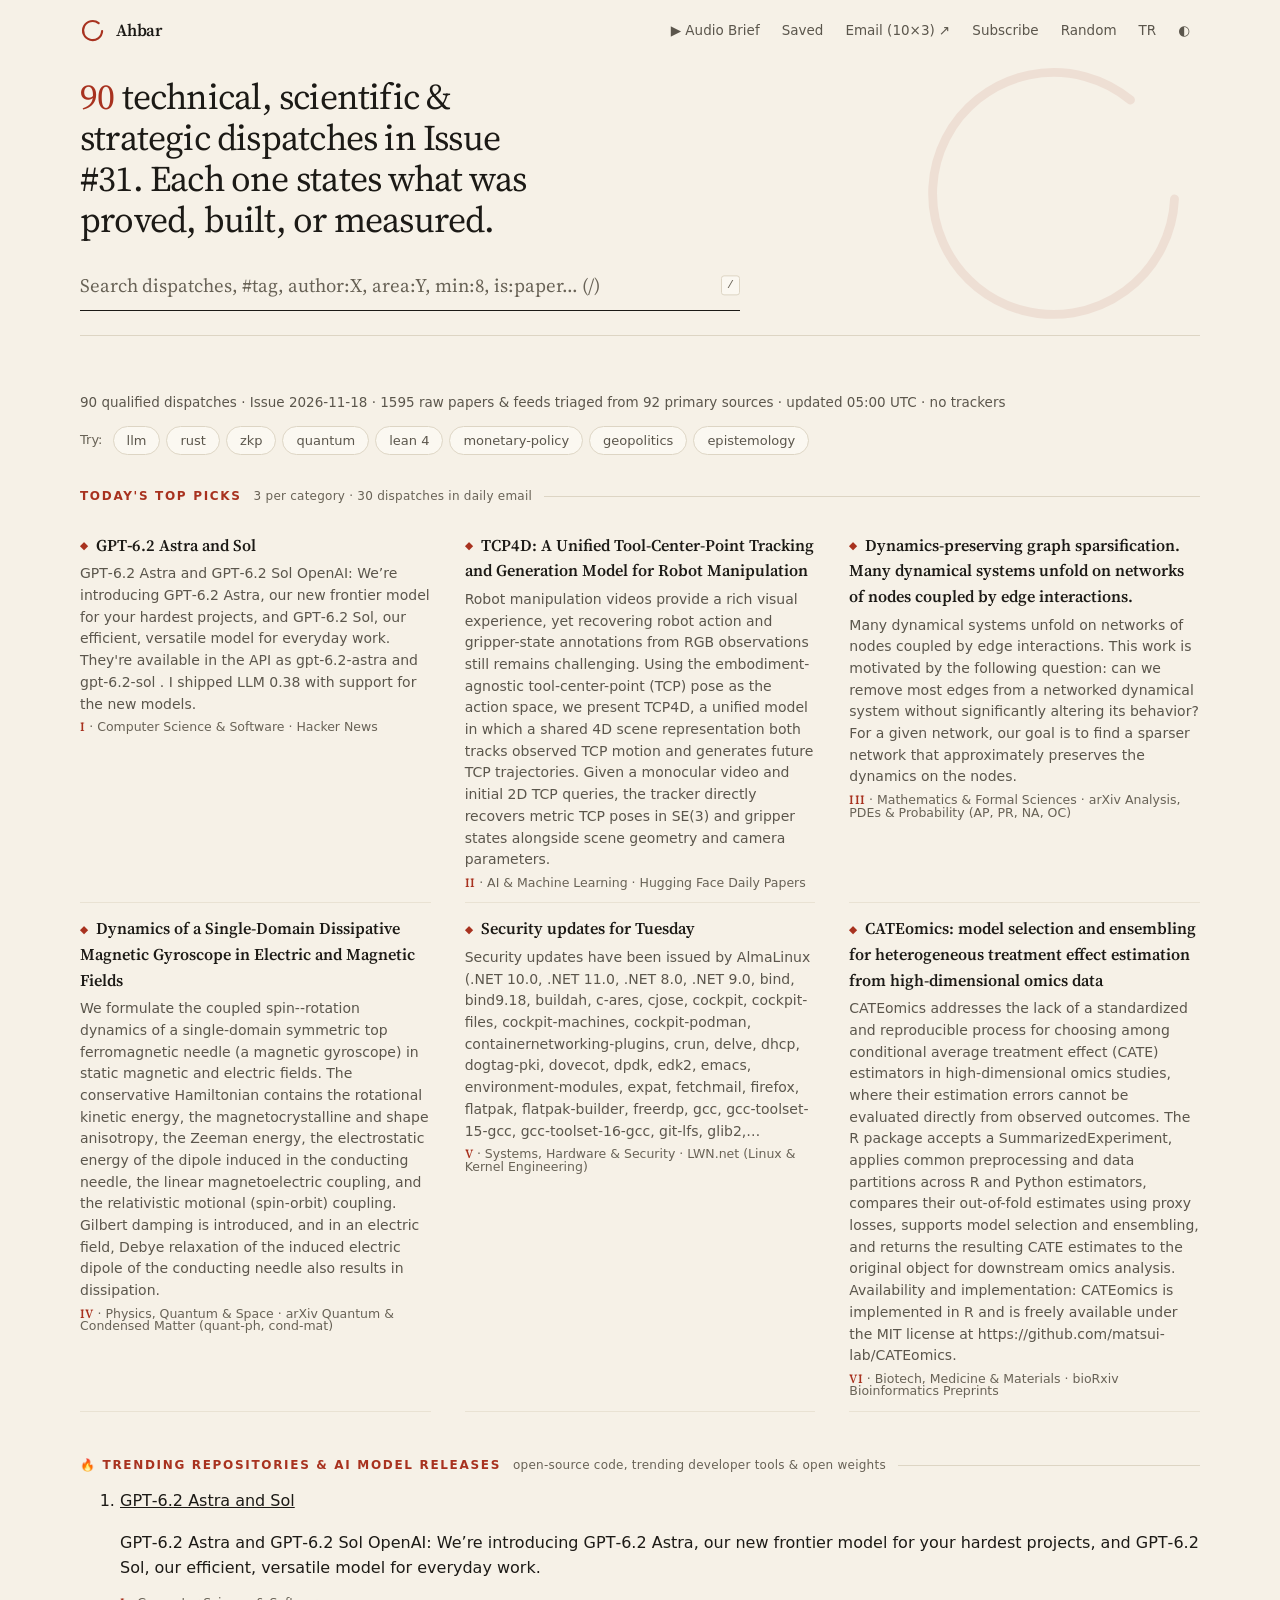
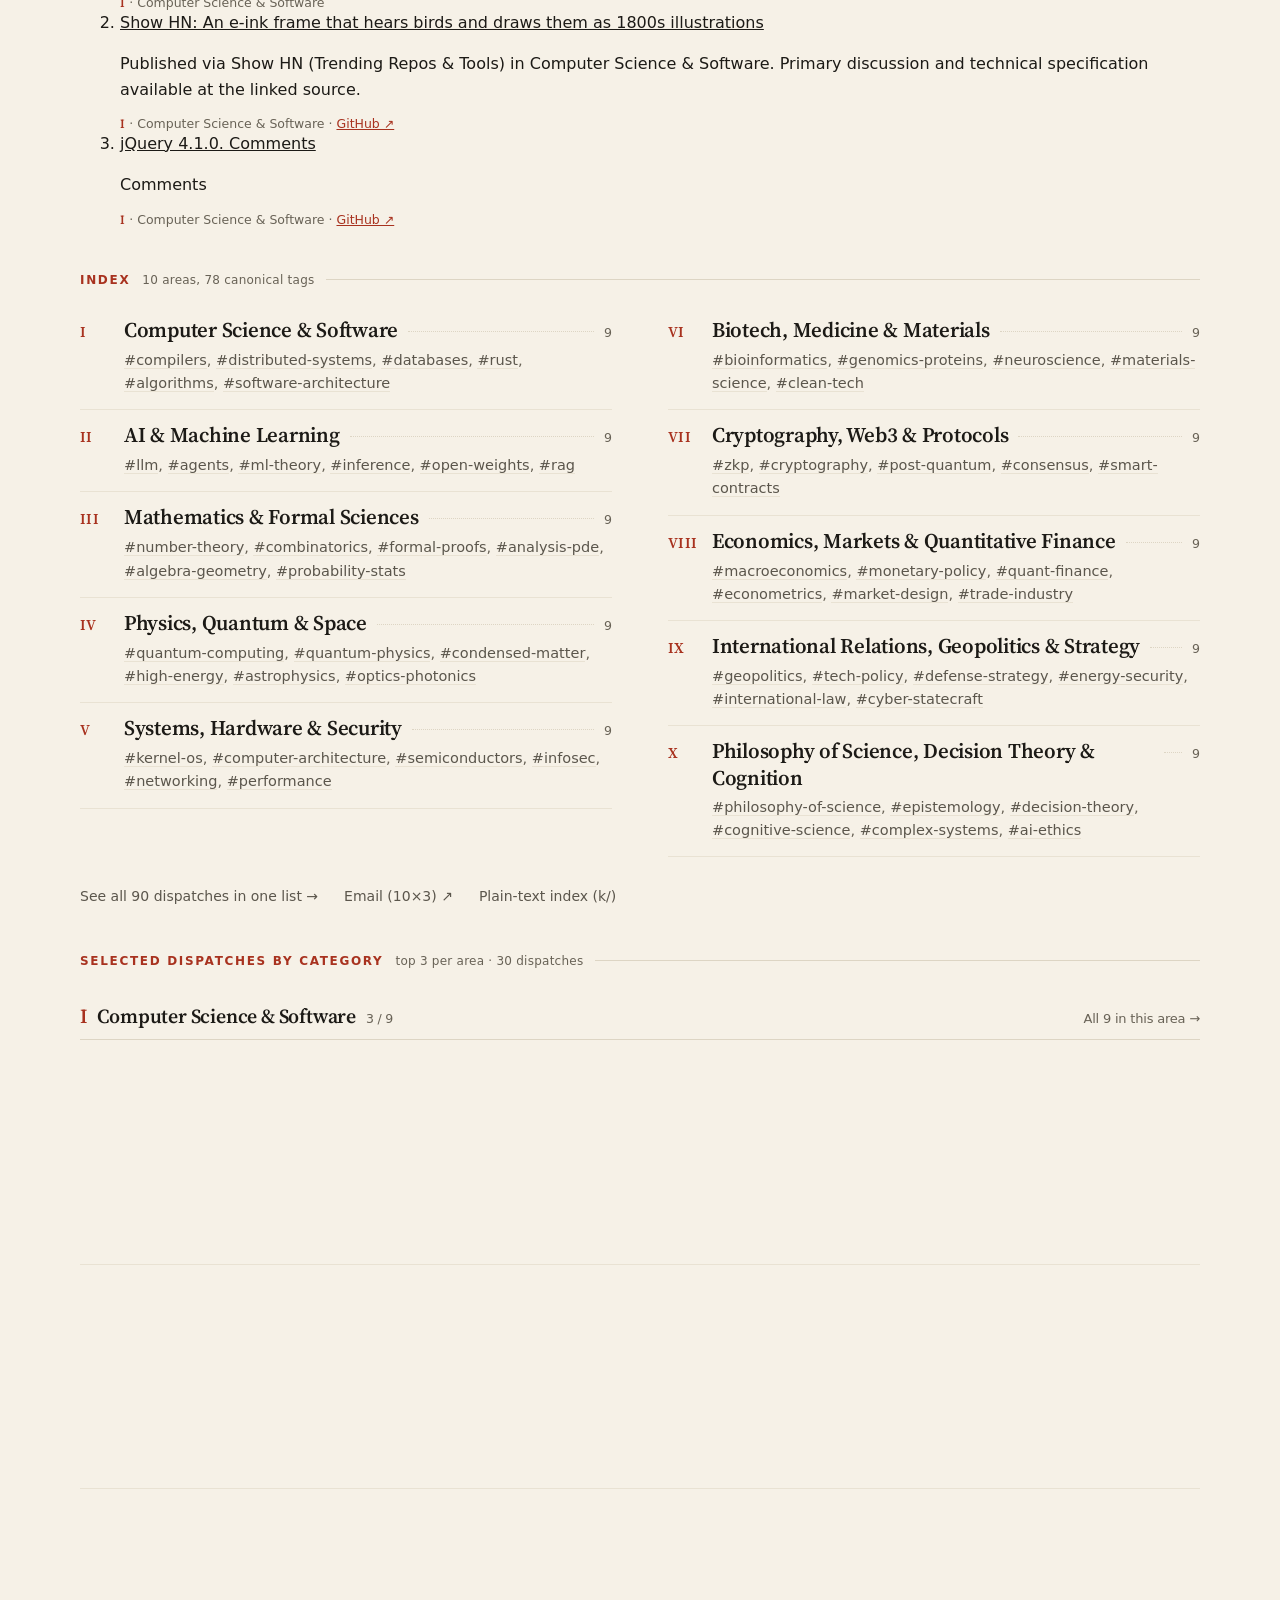
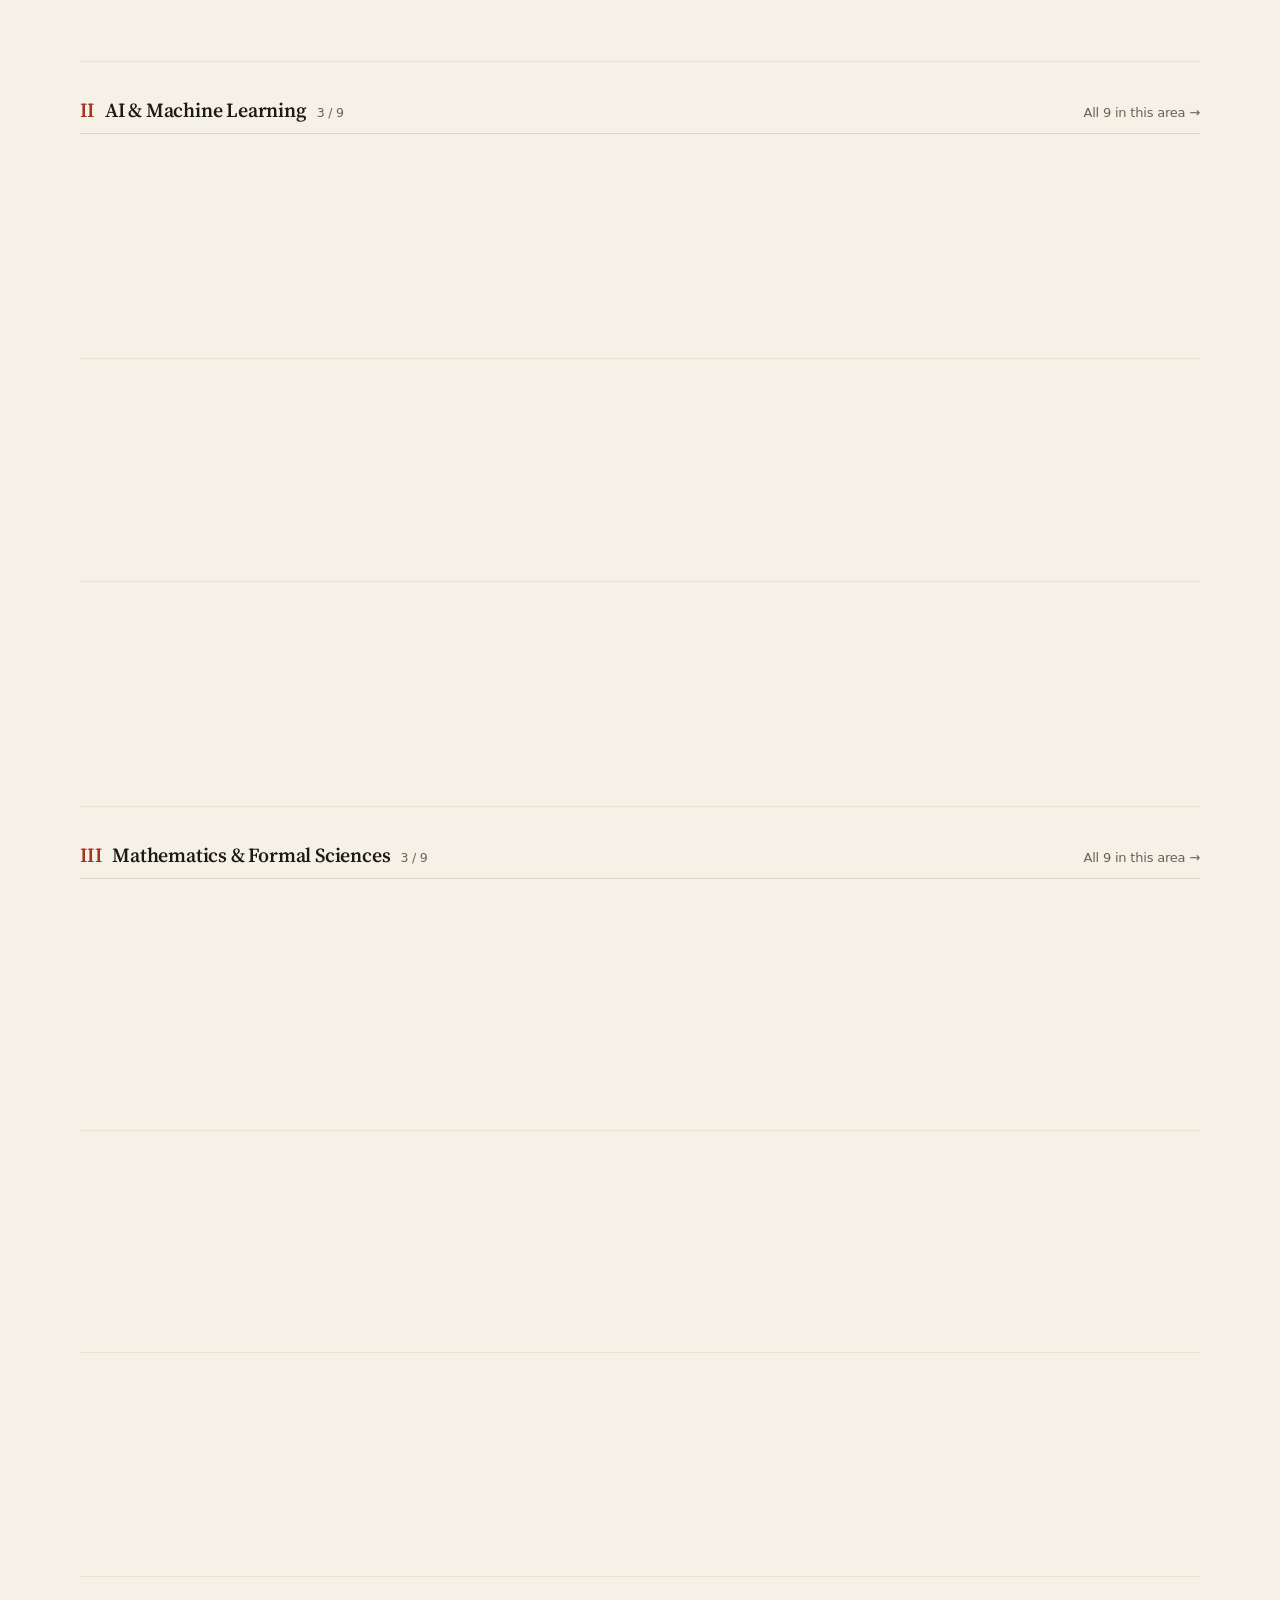
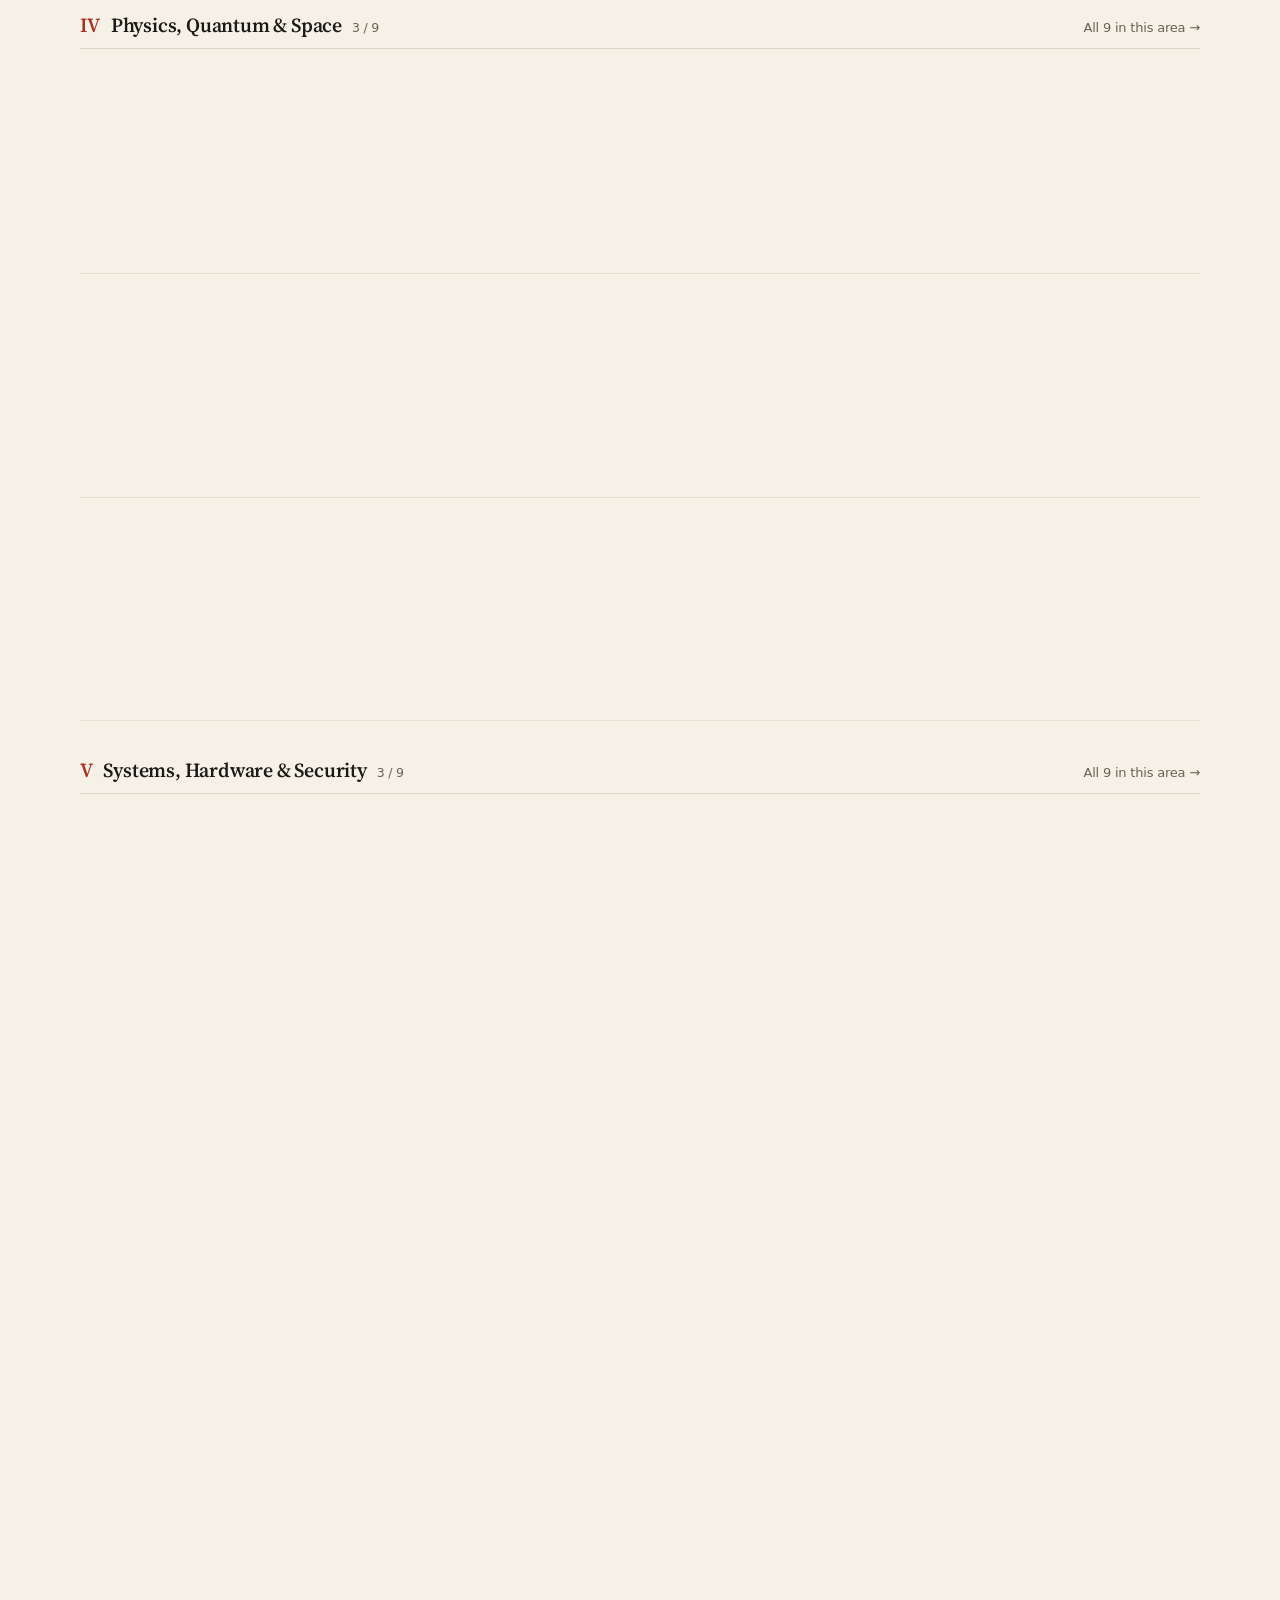
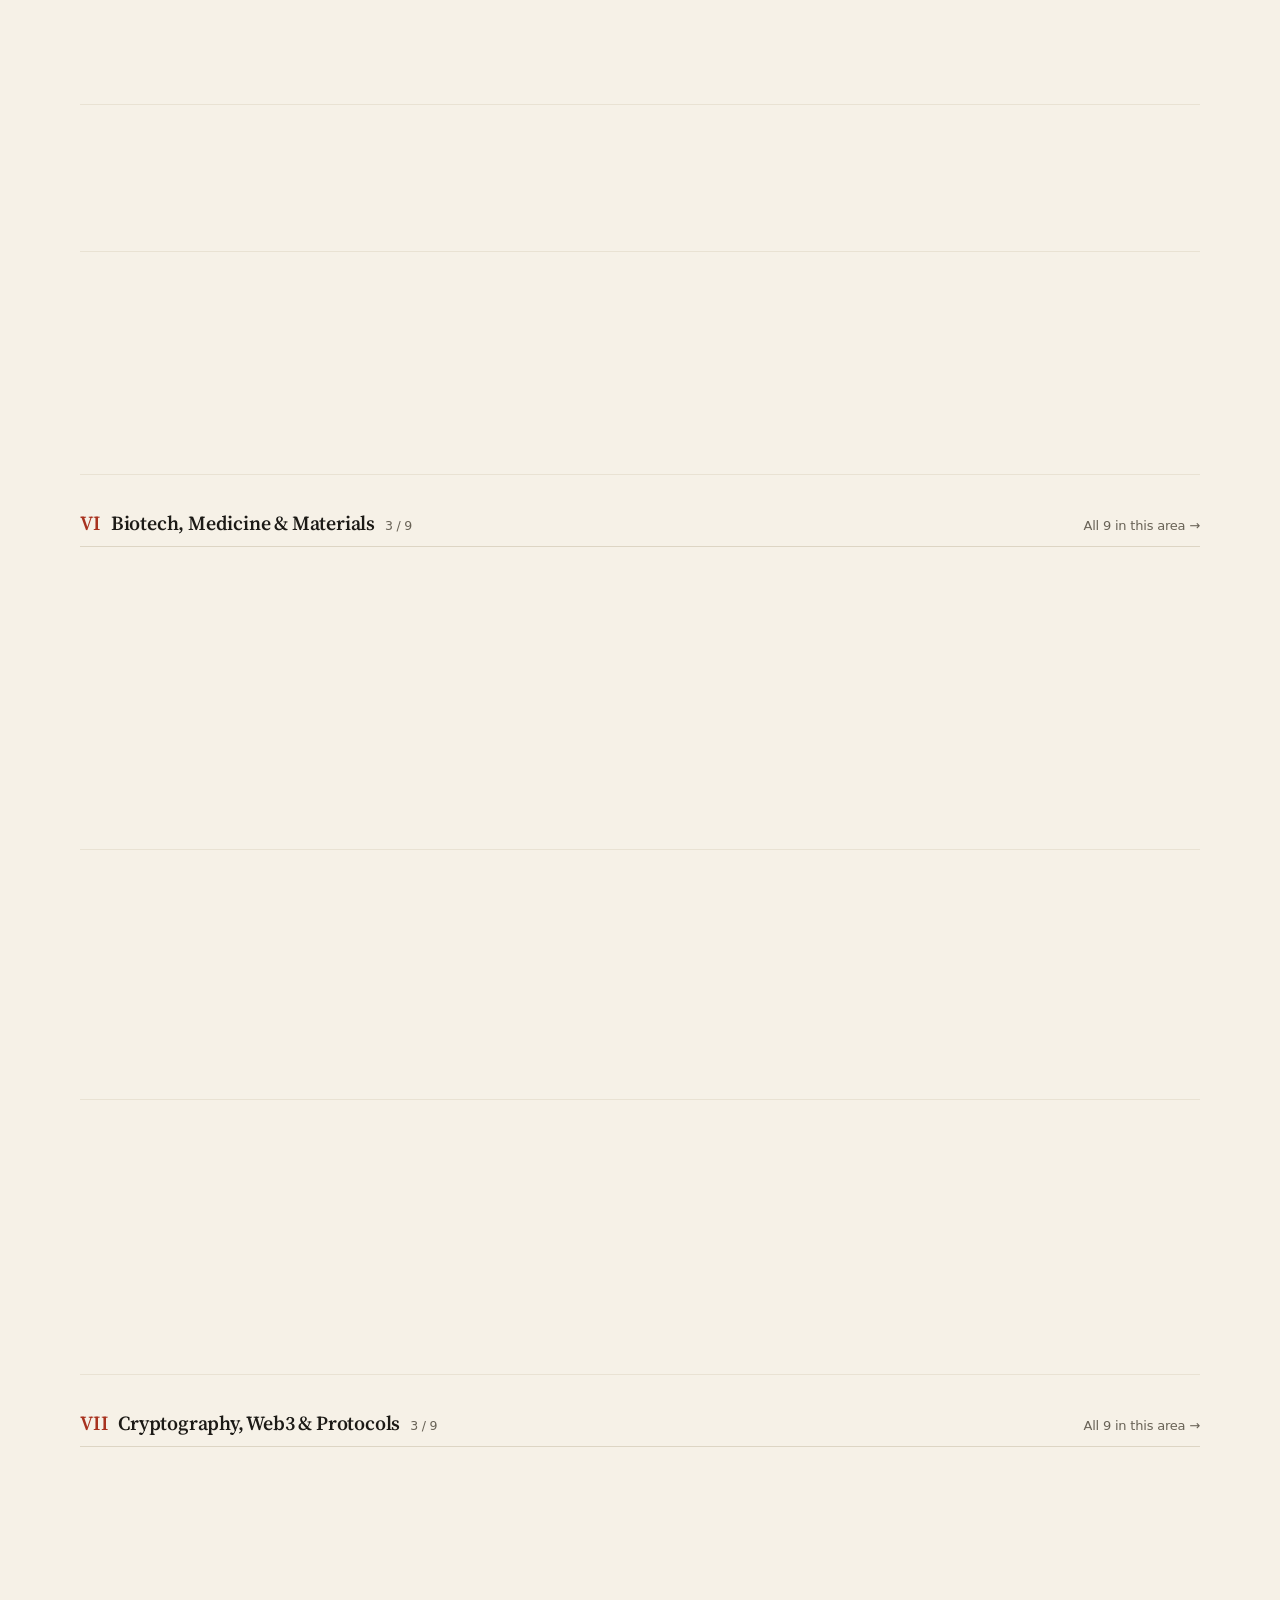
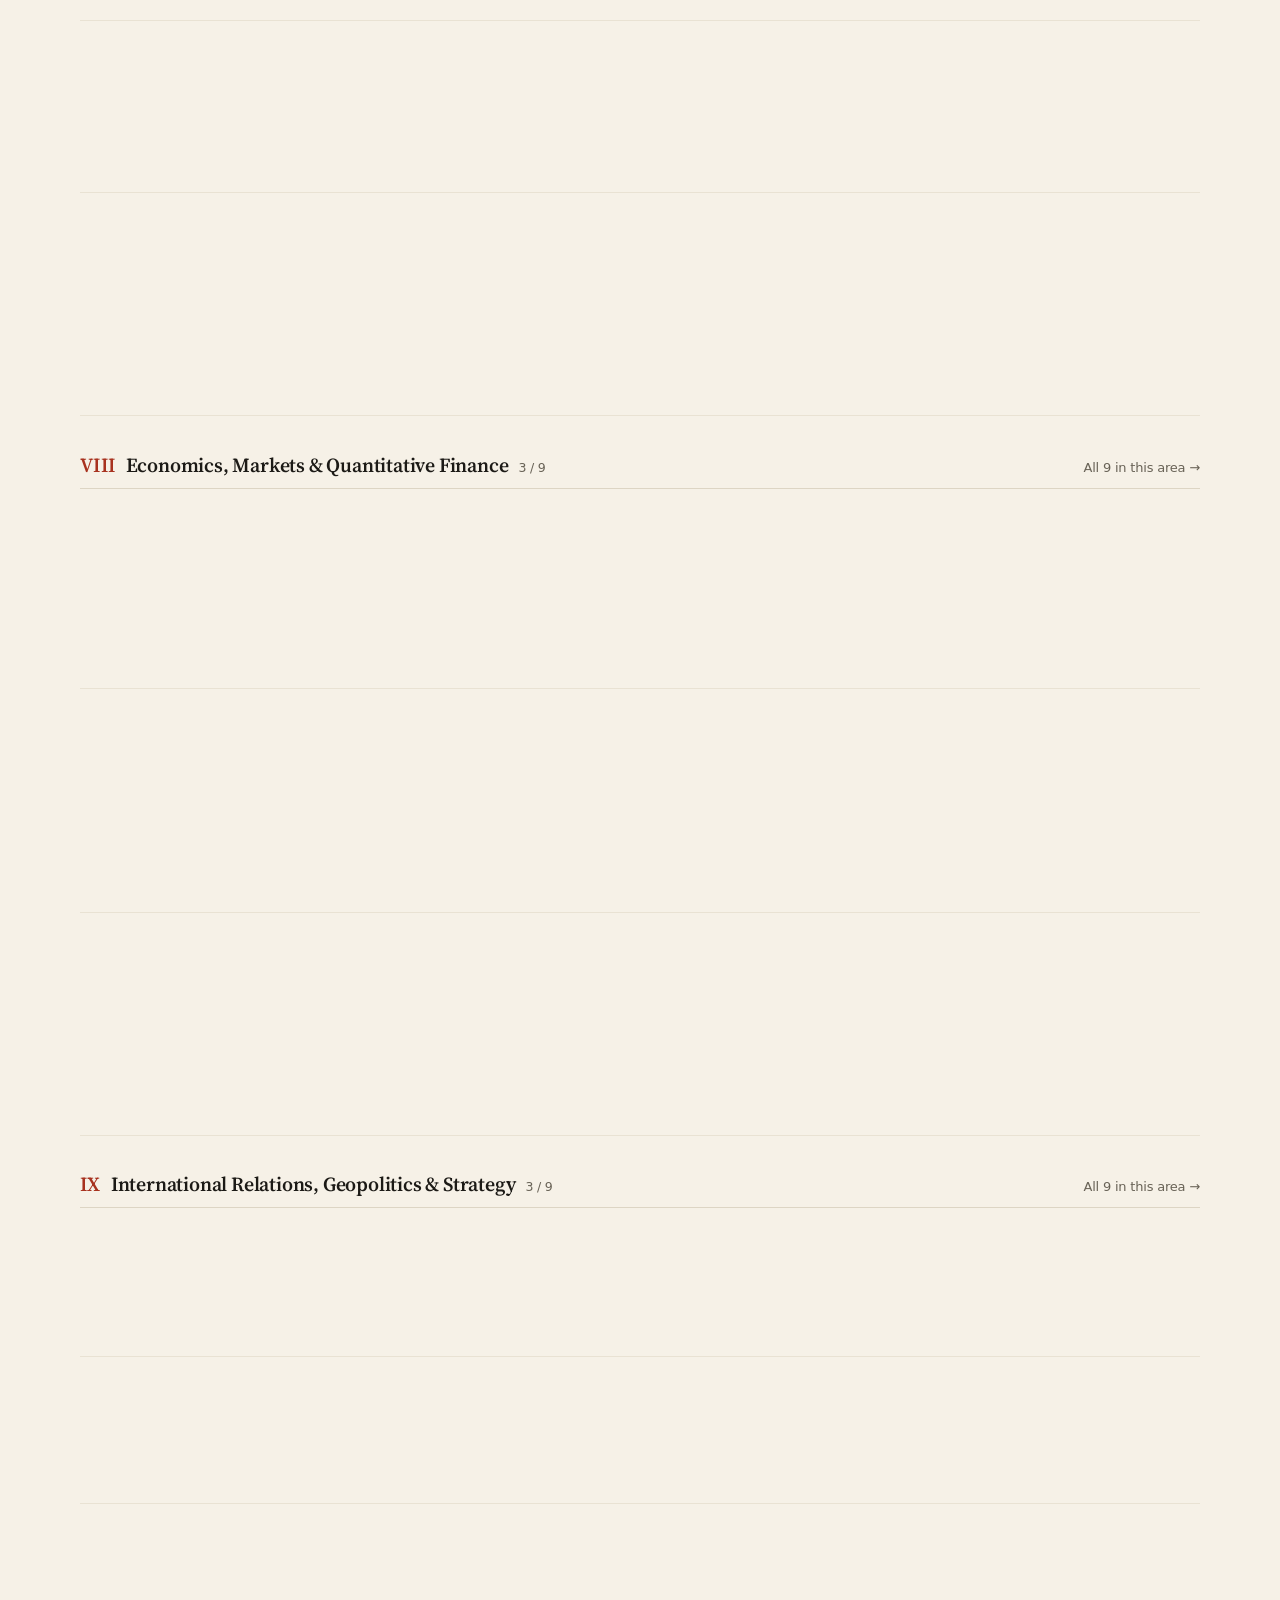
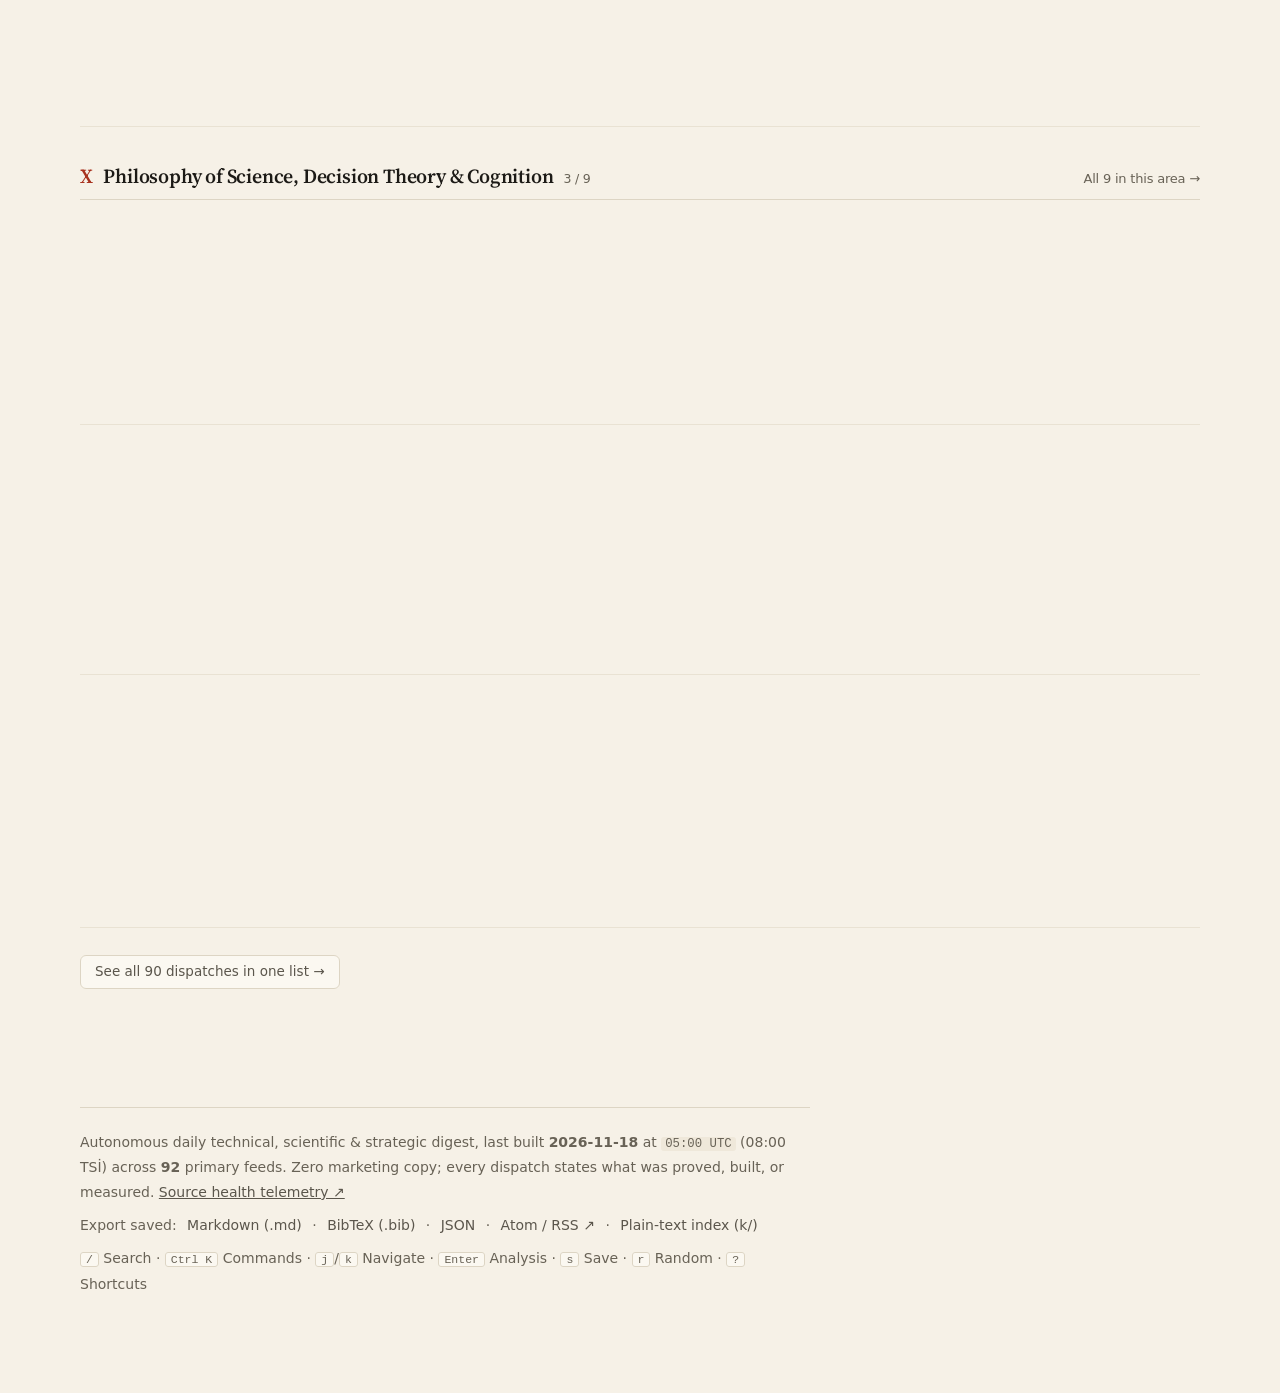
==== commit 0b9ff0d4: "chore(issue): publish daily dispatch for 2026-11-18" ====
--- a/index.html
+++ b/index.html
@@ -483,7 +483,7 @@
   <p id="live" class="vh" role="status" aria-live="polite" aria-atomic="true"></p>
   <main id="list" tabindex="-1">
 <!-- PRERENDER_START -->
-<div class="home" data-pre="1"><p class="proof">90 seçilmiş kayıt · 2026-11-17 · 92 birincil kaynaktan 1597 makale ve besleme tarandı · her gün 08:00 TSİ · izleyici yok</p><p class="tryq"><span>Dene:</span><a class="chip" href="?q=llm" data-q="llm">llm</a><a class="chip" href="?q=rust" data-q="rust">rust</a><a class="chip" href="?q=zkp" data-q="zkp">zkp</a><a class="chip" href="?q=quantum" data-q="quantum">quantum</a><a class="chip" href="?q=lean 4" data-q="lean 4">lean 4</a><a class="chip" href="?q=monetary-policy" data-q="monetary-policy">monetary-policy</a><a class="chip" href="?q=geopolitics" data-q="geopolitics">geopolitics</a><a class="chip" href="?q=epistemology" data-q="epistemology">epistemology</a></p><section class="hsec hp"><h2 class="k">Günün Seçkisi (Top Picks)<span>her kategoriden 3 haber · e-postada 30 kayıt</span></h2><ol class="hpicks"><li><a class="hp-title" href="?item=2026-11-17-02-discord-patch-notes-november-9" data-item="2026-11-17-02-discord-patch-notes-november-9">Discord Patch Notes: November 9, 2026. Check out the finer details of the more technical fixes implemented into Discord recently. — Discord Systems &amp; Database Engineering (Bilgisayar Bilimi &amp; Yazılım)</a><p>Bilgisayar Bilimi &amp; Yazılım alanında Discord Systems &amp; Database Engineering tarafından yayımlanan teknik araştırma ve analiz raporu: Check out the finer details of the more technical fixes implemented into Discord recently.</p><div class="n" style="margin-top:6px;"><span class="rn">I</span> · Bilgisayar Bilimi &amp; Yazılım · Discord Systems &amp; Database Engineering</div></li><li><a class="hp-title" href="?item=2026-11-17-10-allocflow-end-to-end-portfolio" data-item="2026-11-17-10-allocflow-end-to-end-portfolio">AllocFlow: End-to-End Portfolio Trading Action Generation from Raw Market Data — Hugging Face Daily Papers (Yapay Zekâ &amp; Makine Öğrenmesi)</a><p>Yapay Zekâ &amp; Makine Öğrenmesi alanında Hugging Face Daily Papers tarafından yayımlanan hakemli/ön-baskı araştırma makalesi: Real-world portfolio management requires converting noisy market observations into coordinated, simultaneous allocations across multiple assets under shared capital constraints. Advances in forecasting models and alpha discovery help identify opportunities. However, traditional pipelines often decouple signal forecasting from portfolio construction, potentially misaligning learning with allocation and execution objectives.</p><div class="n" style="margin-top:6px;"><span class="rn">II</span> · Yapay Zekâ &amp; Makine Öğrenmesi · Hugging Face Daily Papers</div></li><li><a class="hp-title" href="?item=2026-11-17-19-peak-state-transfer-in-trees" data-item="2026-11-17-19-peak-state-transfer-in-trees">Peak state transfer in trees and the cost of distance — arXiv Mathematics (NT, CO, AG, LO, AT, GR) (Matematik &amp; Biçimsel Bilimler)</a><p>Matematik &amp; Biçimsel Bilimler alanında arXiv Mathematics (NT, CO, AG, LO, AT, GR) tarafından yayımlanan hakemli/ön-baskı araştırma makalesi: There is peak state transfer between vertices <math display="inline" class="m"><mrow>u</mrow></math> and <math display="inline" class="m"><mrow>v</mrow></math> in a graph <math display="inline" class="m"><mrow>G</mrow></math> if there exists a time <math display="inline" class="m"><mrow>t</mrow></math> for which <math display="inline" class="m"><mrow>|(mathrme<sup>\mathrm i t M</sup>)<sub>u,v</sub>|</mrow></math> saturates the triangle inequality imposed by its spectral decomposition and <math display="inline" class="m"><mrow>M</mrow></math> is either the adjacency or Laplacian matrix. We show that peak state transfer at distance <math display="inline" class="m"><mrow>d</mrow></math> requires <math display="inline" class="m"><mrow>fracd<sup>3</sup>24(1 + o(1))</mrow></math> edges in the adjacency case, <math display="inline" class="m"><mrow>Ω(d<sup>2</sup>)</mrow></math> edges in the Laplacian case, and that the leading coefficient in the former is tight. We find a family of graphs with Laplacian peak state transfer at distance <math display="inline" class="m"><mrow>d</mrow></math> and <math display="inline" class="m"><mrow>Θ(d<sup>5</sup>)</mrow></math> edges, showing that peak state transfer is achievable in a polynomial graph size.</p><div class="n" style="margin-top:6px;"><span class="rn">III</span> · Matematik &amp; Biçimsel Bilimler · arXiv Mathematics (NT, CO, AG, LO, AT, GR)</div></li><li><a class="hp-title" href="?item=2026-11-17-30-hyperkagome-antiferromagnetism-in-the-iron" data-item="2026-11-17-30-hyperkagome-antiferromagnetism-in-the-iron">Hyperkagome antiferromagnetism in the iron garnet Almandine Fe<math display="inline" class="m"><mrow><sub>3</sub></mrow></math>Al<math display="inline" class="m"><mrow><sub>2</sub></mrow></math>Si<math display="inline" class="m"><mrow><sub>3</sub></mrow></math>O<math display="inline" class="m"><mrow><sub>12</sub></mrow></math> — arXiv Quantum &amp; Condensed Matter (quant-ph, cond-mat) (Fizik, Kuantum &amp; Uzay)</a><p>Fizik, Kuantum &amp; Uzay alanında arXiv Quantum &amp; Condensed Matter (quant-ph, cond-mat) tarafından yayımlanan hakemli/ön-baskı araştırma makalesi: Antiferromagnets on the hyperkagome lattice provide a three-dimensional route to strong magnetic frustration, but experimentally accessible realizations with well-established microscopic Hamiltonians remain scarce. Garnets are a broad family of materials in which magnetic ions can form two interpenetrating hyperkagome lattices, giving rise to spin glass, spin-liquid and hidden-order physics. Here we identify the iron aluminosilicate garnet almandine, Fe<math display="inline" class="m"><mrow><sub>3</sub></mrow></math>Al<math display="inline" class="m"><mrow><sub>2</sub></mrow></math>Si<math display="inline" class="m"><mrow><sub>3</sub></mrow></math>O<math display="inline" class="m"><mrow><sub>12</sub></mrow></math>, as a spin-<math display="inline" class="m"><mrow>2</mrow></math> hyperkagome antiferromagnet.</p><div class="n" style="margin-top:6px;"><span class="rn">IV</span> · Fizik, Kuantum &amp; Uzay · arXiv Quantum &amp; Condensed Matter (quant-ph, cond-mat)</div></li><li><a class="hp-title" href="?item=2026-11-17-37-security-updates-for-monday" data-item="2026-11-17-37-security-updates-for-monday">Security updates for Monday — LWN.net (Linux &amp; Kernel Engineering) (Sistem, Donanım &amp; Tüketici Teknolojisi)</a><p>Sistem, Donanım &amp; Tüketici Teknolojisi alanında LWN.net (Linux &amp; Kernel Engineering) tarafından yayımlanan teknik araştırma ve analiz raporu: Security updates have been issued by AlmaLinux (.NET 10.0, .NET 8.0, .NET 9.0, firefox, gcc, grafana, grafana-pcp, gstreamer1, gstreamer1-plugins-base, java-1.8.0-openjdk, kernel, kernel-rt, libimobiledevice, mingw-libpng, nginx:1.24, nodejs:22, nodejs:24, perl-CGI, perl-DBI, qt5-qtbase, tigervnc, vim, and xorg-x11-server), Debian (apache2, c-ares, linux-6.12, node-shell-quote, nova, parted, postgresql-17,…</p><div class="n" style="margin-top:6px;"><span class="rn">V</span> · Sistem, Donanım &amp; Tüketici Teknolojisi · LWN.net (Linux &amp; Kernel Engineering)</div></li><li><a class="hp-title" href="?item=2026-11-17-46-the-rise-of-ai-in" data-item="2026-11-17-46-the-rise-of-ai-in">The rise of AI in mathematics — and science — Nature Computational Science (Biyoteknoloji, Tıp &amp; Malzeme Bilimi)</a><p>Biyoteknoloji, Tıp &amp; Malzeme Bilimi alanında Nature Computational Science tarafından yayımlanan hakemli/ön-baskı araştırma makalesi: Nature Computational Science, Published online: 17 November 2026; doi:10.1038/s43588-026-01112-8 We discuss the role of artificial intelligence (AI) in mathematical research and explore its implications for the computational science community.</p><div class="n" style="margin-top:6px;"><span class="rn">VI</span> · Biyoteknoloji, Tıp &amp; Malzeme Bilimi · Nature Computational Science</div></li></ol></section><section class="hsec"><h2 class="k">Fihrist<span>10 alan, 78 kanonik etiket</span></h2><ol class="fx"><li class="fe"><a class="ft" href="?area=cs" data-area="cs"><span class="rn">I</span><span class="fn">Bilgisayar Bilimi &amp; Yazılım</span><span class="ld"></span><span class="n">9</span></a><p class="fc"><a href="?area=cs&amp;tag=rust" data-area-tag="cs:rust">#rust</a>, <a href="?area=cs&amp;tag=c-cpp" data-area-tag="cs:c-cpp">#c-cpp</a>, <a href="?area=cs&amp;tag=go" data-area-tag="cs:go">#go</a>, <a href="?area=cs&amp;tag=python" data-area-tag="cs:python">#python</a>, <a href="?area=cs&amp;tag=typescript" data-area-tag="cs:typescript">#typescript</a>, <a href="?area=cs&amp;tag=compilers" data-area-tag="cs:compilers">#compilers</a></p></li><li class="fe"><a class="ft" href="?area=ai" data-area="ai"><span class="rn">II</span><span class="fn">Yapay Zekâ &amp; Makine Öğrenmesi</span><span class="ld"></span><span class="n">9</span></a><p class="fc"><a href="?area=ai&amp;tag=llm" data-area-tag="ai:llm">#llm</a>, <a href="?area=ai&amp;tag=agents" data-area-tag="ai:agents">#agents</a>, <a href="?area=ai&amp;tag=inference" data-area-tag="ai:inference">#inference</a>, <a href="?area=ai&amp;tag=rag" data-area-tag="ai:rag">#rag</a>, <a href="?area=ai&amp;tag=ml-theory" data-area-tag="ai:ml-theory">#ml-theory</a>, <a href="?area=ai&amp;tag=computer-vision" data-area-tag="ai:computer-vision">#computer-vision</a></p></li><li class="fe"><a class="ft" href="?area=math" data-area="math"><span class="rn">III</span><span class="fn">Matematik &amp; Biçimsel Bilimler</span><span class="ld"></span><span class="n">9</span></a><p class="fc"><a href="?area=math&amp;tag=number-theory" data-area-tag="math:number-theory">#number-theory</a>, <a href="?area=math&amp;tag=combinatorics" data-area-tag="math:combinatorics">#combinatorics</a>, <a href="?area=math&amp;tag=logic" data-area-tag="math:logic">#logic</a>, <a href="?area=math&amp;tag=formal-proofs" data-area-tag="math:formal-proofs">#formal-proofs</a>, <a href="?area=math&amp;tag=algebra-geometry" data-area-tag="math:algebra-geometry">#algebra-geometry</a>, <a href="?area=math&amp;tag=analysis-pde" data-area-tag="math:analysis-pde">#analysis-pde</a></p></li><li class="fe"><a class="ft" href="?area=physics" data-area="physics"><span class="rn">IV</span><span class="fn">Fizik, Kuantum &amp; Uzay</span><span class="ld"></span><span class="n">9</span></a><p class="fc"><a href="?area=physics&amp;tag=quantum-computing" data-area-tag="physics:quantum-computing">#quantum-computing</a>, <a href="?area=physics&amp;tag=quantum-physics" data-area-tag="physics:quantum-physics">#quantum-physics</a>, <a href="?area=physics&amp;tag=condensed-matter" data-area-tag="physics:condensed-matter">#condensed-matter</a>, <a href="?area=physics&amp;tag=astrophysics" data-area-tag="physics:astrophysics">#astrophysics</a>, <a href="?area=physics&amp;tag=high-energy" data-area-tag="physics:high-energy">#high-energy</a>, <a href="?area=physics&amp;tag=optics-photonics" data-area-tag="physics:optics-photonics">#optics-photonics</a></p></li><li class="fe"><a class="ft" href="?area=systems" data-area="systems"><span class="rn">V</span><span class="fn">Sistem, Donanım &amp; Tüketici Teknolojisi</span><span class="ld"></span><span class="n">9</span></a><p class="fc"><a href="?area=systems&amp;tag=kernel-os" data-area-tag="systems:kernel-os">#kernel-os</a>, <a href="?area=systems&amp;tag=semiconductors" data-area-tag="systems:semiconductors">#semiconductors</a>, <a href="?area=systems&amp;tag=computer-architecture" data-area-tag="systems:computer-architecture">#computer-architecture</a>, <a href="?area=systems&amp;tag=infosec" data-area-tag="systems:infosec">#infosec</a>, <a href="?area=systems&amp;tag=networking" data-area-tag="systems:networking">#networking</a>, <a href="?area=systems&amp;tag=embedded" data-area-tag="systems:embedded">#embedded</a></p></li><li class="fe"><a class="ft" href="?area=bio" data-area="bio"><span class="rn">VI</span><span class="fn">Biyoteknoloji, Tıp &amp; Malzeme Bilimi</span><span class="ld"></span><span class="n">9</span></a><p class="fc"><a href="?area=bio&amp;tag=bioinformatics" data-area-tag="bio:bioinformatics">#bioinformatics</a>, <a href="?area=bio&amp;tag=genomics-proteins" data-area-tag="bio:genomics-proteins">#genomics-proteins</a>, <a href="?area=bio&amp;tag=neuroscience" data-area-tag="bio:neuroscience">#neuroscience</a>, <a href="?area=bio&amp;tag=materials-science" data-area-tag="bio:materials-science">#materials-science</a>, <a href="?area=bio&amp;tag=clean-tech" data-area-tag="bio:clean-tech">#clean-tech</a>, <a href="?area=bio&amp;tag=climate-earth" data-area-tag="bio:climate-earth">#climate-earth</a></p></li><li class="fe"><a class="ft" href="?area=crypto" data-area="crypto"><span class="rn">VII</span><span class="fn">Kriptografi, Web3 &amp; Dağıtık Protokoller</span><span class="ld"></span><span class="n">9</span></a><p class="fc"><a href="?area=crypto&amp;tag=cryptography" data-area-tag="crypto:cryptography">#cryptography</a>, <a href="?area=crypto&amp;tag=zkp" data-area-tag="crypto:zkp">#zkp</a>, <a href="?area=crypto&amp;tag=post-quantum" data-area-tag="crypto:post-quantum">#post-quantum</a>, <a href="?area=crypto&amp;tag=consensus" data-area-tag="crypto:consensus">#consensus</a>, <a href="?area=crypto&amp;tag=smart-contracts" data-area-tag="crypto:smart-contracts">#smart-contracts</a>, <a href="?area=crypto&amp;tag=mev-defi" data-area-tag="crypto:mev-defi">#mev-defi</a></p></li><li class="fe"><a class="ft" href="?area=econ" data-area="econ"><span class="rn">VIII</span><span class="fn">Ekonomi, Finans &amp; Makro Analiz</span><span class="ld"></span><span class="n">9</span></a><p class="fc"><a href="?area=econ&amp;tag=macroeconomics" data-area-tag="econ:macroeconomics">#macroeconomics</a>, <a href="?area=econ&amp;tag=monetary-policy" data-area-tag="econ:monetary-policy">#monetary-policy</a>, <a href="?area=econ&amp;tag=quant-finance" data-area-tag="econ:quant-finance">#quant-finance</a>, <a href="?area=econ&amp;tag=econometrics" data-area-tag="econ:econometrics">#econometrics</a>, <a href="?area=econ&amp;tag=market-design" data-area-tag="econ:market-design">#market-design</a>, <a href="?area=econ&amp;tag=trade-industry" data-area-tag="econ:trade-industry">#trade-industry</a></p></li><li class="fe"><a class="ft" href="?area=geopolitics" data-area="geopolitics"><span class="rn">IX</span><span class="fn">Uluslararası İlişkiler, Jeopolitik &amp; Strateji</span><span class="ld"></span><span class="n">9</span></a><p class="fc"><a href="?area=geopolitics&amp;tag=geopolitics" data-area-tag="geopolitics:geopolitics">#geopolitics</a>, <a href="?area=geopolitics&amp;tag=tech-policy" data-area-tag="geopolitics:tech-policy">#tech-policy</a>, <a href="?area=geopolitics&amp;tag=defense-strategy" data-area-tag="geopolitics:defense-strategy">#defense-strategy</a>, <a href="?area=geopolitics&amp;tag=energy-security" data-area-tag="geopolitics:energy-security">#energy-security</a>, <a href="?area=geopolitics&amp;tag=international-law" data-area-tag="geopolitics:international-law">#international-law</a>, <a href="?area=geopolitics&amp;tag=cyber-statecraft" data-area-tag="geopolitics:cyber-statecraft">#cyber-statecraft</a></p></li><li class="fe"><a class="ft" href="?area=philosophy" data-area="philosophy"><span class="rn">X</span><span class="fn">Bilim Felsefesi, Karar Kuramı &amp; Bilişsel Bilimler</span><span class="ld"></span><span class="n">9</span></a><p class="fc"><a href="?area=philosophy&amp;tag=philosophy-of-science" data-area-tag="philosophy:philosophy-of-science">#philosophy-of-science</a>, <a href="?area=philosophy&amp;tag=epistemology" data-area-tag="philosophy:epistemology">#epistemology</a>, <a href="?area=philosophy&amp;tag=decision-theory" data-area-tag="philosophy:decision-theory">#decision-theory</a>, <a href="?area=philosophy&amp;tag=cognitive-science" data-area-tag="philosophy:cognitive-science">#cognitive-science</a>, <a href="?area=philosophy&amp;tag=complex-systems" data-area-tag="philosophy:complex-systems">#complex-systems</a>, <a href="?area=philosophy&amp;tag=ai-ethics" data-area-tag="philosophy:ai-ethics">#ai-ethics</a></p></li></ol><p class="hlinks"><a href="?all=1" data-all="1">Tüm kayıtları tek listede gör (90) →</a><a href="data/sample-email-tr.html" target="_blank" rel="noopener">Günlük E-Posta Önizlemesi (10×3 = 30 Kayıt) ↗</a><a href="k/">Düz metin dizini (k/)</a></p></section><section class="hsec"><h2 class="k">Kategorilere Göre Günün Kayıtları<span>her alandan öne çıkan 3 kayıt</span></h2><div style="margin-top:20px;"><h2 class="sh" style="margin-top:12px;"><a href="?area=cs" data-area="cs" style="text-decoration:none;border:0;color:var(--ink);"><span class="rn">I</span> Bilgisayar Bilimi &amp; Yazılım</a> <span class="n">3 →</span></h2><div class="recs"><article class="rec" id="rec-2026-11-17-02-discord-patch-notes-november-9" data-idx="0"><div class="no">01</div><div class="rb"><div class="nm"><a class="name" href="?item=2026-11-17-02-discord-patch-notes-november-9" data-item="2026-11-17-02-discord-patch-notes-november-9">Discord Patch Notes: November 9, 2026. Check out the finer details of the more technical fixes implemented into Discord recently. — Discord Systems &amp; Database Engineering (Bilgisayar Bilimi &amp; Yazılım)</a> <span class="host">Discord Systems &amp; Database Engineering</span></div><p class="desc">Bilgisayar Bilimi &amp; Yazılım alanında Discord Systems &amp; Database Engineering tarafından yayımlanan teknik araştırma ve analiz raporu: Check out the finer details of the more technical fixes implemented into Discord recently.</p><div class="mt"><span class="itags"><a href="?tag=rust" data-tag="rust">#rust</a><a href="?tag=databases" data-tag="databases">#databases</a></span><span class="meta"><a class="arch" href="https://discord.com/blog/discord-patch-notes-november-9-2026" target="_blank" rel="noopener">kaynak ↗</a></span></div></div></article><article class="rec" id="rec-2026-11-17-01-show-hn-an-e-ink" data-idx="1"><div class="no">02</div><div class="rb"><div class="nm"><a class="name" href="?item=2026-11-17-01-show-hn-an-e-ink" data-item="2026-11-17-01-show-hn-an-e-ink">Show HN: An e-ink frame that hears birds and draws them as 1800s illustrations — Show HN (Trending Repos &amp; Tools) (Bilgisayar Bilimi &amp; Yazılım)</a> <span class="host">Show HN (Trending Repos &amp; Tools)</span></div><p class="desc">Bilgisayar Bilimi &amp; Yazılım alanında Show HN (Trending Repos &amp; Tools) tarafından yayımlanan teknik araştırma ve analiz raporu: Published via Show HN (Trending Repos &amp; Tools) in Computer Science &amp; Software. Primary discussion and technical specification available at the linked source.</p><div class="mt"><span class="itags"><a href="?tag=trending-repo" data-tag="trending-repo">#trending-repo</a><a href="?tag=open-source" data-tag="open-source">#open-source</a></span><span class="meta"><a class="arch" href="https://github.com/arnegiacomo/fugleramme" target="_blank" rel="noopener">kaynak ↗</a></span></div></div></article><article class="rec" id="rec-2026-11-17-03-show-hn-can-t-afford" data-idx="2"><div class="no">03</div><div class="rb"><div class="nm"><a class="name" href="?item=2026-11-17-03-show-hn-can-t-afford" data-item="2026-11-17-03-show-hn-can-t-afford">Show HN: Can’t afford Bloomberg Terminal? No prob, I built the next best thing — Show HN (Trending Repos &amp; Tools) (Bilgisayar Bilimi &amp; Yazılım)</a> <span class="host">Show HN (Trending Repos &amp; Tools)</span></div><p class="desc">Bilgisayar Bilimi &amp; Yazılım alanında Show HN (Trending Repos &amp; Tools) tarafından yayımlanan teknik araştırma ve analiz raporu: Published via Show HN (Trending Repos &amp; Tools) in Computer Science &amp; Software. Primary discussion and technical specification available at the linked source.</p><div class="mt"><span class="itags"><a href="?tag=trending-repo" data-tag="trending-repo">#trending-repo</a><a href="?tag=open-source" data-tag="open-source">#open-source</a></span><span class="meta"><a class="arch" href="https://github.com/DidierRLopes/GamestonkTerminal" target="_blank" rel="noopener">kaynak ↗</a></span></div></div></article></div></div><div style="margin-top:20px;"><h2 class="sh" style="margin-top:12px;"><a href="?area=ai" data-area="ai" style="text-decoration:none;border:0;color:var(--ink);"><span class="rn">II</span> Yapay Zekâ &amp; Makine Öğrenmesi</a> <span class="n">3 →</span></h2><div class="recs"><article class="rec" id="rec-2026-11-17-10-allocflow-end-to-end-portfolio" data-idx="3"><div class="no">04</div><div class="rb"><div class="nm"><a class="name" href="?item=2026-11-17-10-allocflow-end-to-end-portfolio" data-item="2026-11-17-10-allocflow-end-to-end-portfolio">AllocFlow: End-to-End Portfolio Trading Action Generation from Raw Market Data — Hugging Face Daily Papers (Yapay Zekâ &amp; Makine Öğrenmesi)</a> <span class="host">Hugging Face Daily Papers</span></div><p class="desc">Yapay Zekâ &amp; Makine Öğrenmesi alanında Hugging Face Daily Papers tarafından yayımlanan hakemli/ön-baskı araştırma makalesi: Real-world portfolio management requires converting noisy market observations into coordinated, simultaneous allocations across multiple assets under shared capital constraints. Advances in forecasting models and alpha discovery help identify opportunities. However, traditional pipelines often decouple signal forecasting from portfolio construction, potentially misaligning learning with allocation and execution objectives.</p><div class="mt"><span class="itags"><a href="?tag=llm" data-tag="llm">#llm</a><a href="?tag=open-weights" data-tag="open-weights">#open-weights</a><a href="?tag=reinforcement-learning" data-tag="reinforcement-learning">#reinforcement-learning</a></span><span class="meta"><a class="arch" href="https://arxiv.org/abs/2611.19937" target="_blank" rel="noopener">kaynak ↗</a></span></div></div></article><article class="rec" id="rec-2026-11-17-11-scalevla-scaling-vision-language-action" data-idx="4"><div class="no">05</div><div class="rb"><div class="nm"><a class="name" href="?item=2026-11-17-11-scalevla-scaling-vision-language-action" data-item="2026-11-17-11-scalevla-scaling-vision-language-action">ScaleVLA: Scaling Vision-Language-Action Models to 552 Billion Parameters — Hugging Face Daily Papers (Yapay Zekâ &amp; Makine Öğrenmesi)</a> <span class="host">Hugging Face Daily Papers</span></div><p class="desc">Yapay Zekâ &amp; Makine Öğrenmesi alanında Hugging Face Daily Papers tarafından yayımlanan hakemli/ön-baskı araştırma makalesi: Frontier Vision-Language Models (VLMs) such as GPT-6 Astra have demonstrated remarkable capabilities in robot control, suggesting that broad pretraining provides knowledge valuable for physical action. Yet most Vision-Language-Action (VLA) policies still rely on much smaller VLM backbones, leaving this potential largely untapped. We ask whether frontier-scale representations can provide a stronger foundation for robot learning.</p><div class="mt"><span class="itags"><a href="?tag=llm" data-tag="llm">#llm</a><a href="?tag=open-weights" data-tag="open-weights">#open-weights</a><a href="?tag=agents" data-tag="agents">#agents</a><a href="?tag=robotics" data-tag="robotics">#robotics</a></span><span class="meta"><a class="arch" href="https://arxiv.org/abs/2611.21607" target="_blank" rel="noopener">kaynak ↗</a></span></div></div></article><article class="rec" id="rec-2026-11-17-12-inclusionmed-benchmarking-ai-for-inclusive" data-idx="5"><div class="no">06</div><div class="rb"><div class="nm"><a class="name" href="?item=2026-11-17-12-inclusionmed-benchmarking-ai-for-inclusive" data-item="2026-11-17-12-inclusionmed-benchmarking-ai-for-inclusive">InclusionMed: Benchmarking AI for Inclusive Healthcare — Hugging Face Daily Papers (Yapay Zekâ &amp; Makine Öğrenmesi)</a> <span class="host">Hugging Face Daily Papers</span></div><p class="desc">Yapay Zekâ &amp; Makine Öğrenmesi alanında Hugging Face Daily Papers tarafından yayımlanan hakemli/ön-baskı araştırma makalesi: Advancing medical AI for inclusive healthcare requires evaluation across diverse healthcare roles, tasks, and care settings, but benchmark coverage remains uneven. We introduce InclusionMed, an open medical AI evaluation initiative for inclusive healthcare. The InclusionMed Atlas organizes benchmarks across three healthcare roles and three AI capabilities.</p><div class="mt"><span class="itags"><a href="?tag=llm" data-tag="llm">#llm</a><a href="?tag=open-weights" data-tag="open-weights">#open-weights</a></span><span class="meta"><a class="arch" href="https://arxiv.org/abs/2611.21218" target="_blank" rel="noopener">kaynak ↗</a></span></div></div></article></div></div><div style="margin-top:20px;"><h2 class="sh" style="margin-top:12px;"><a href="?area=math" data-area="math" style="text-decoration:none;border:0;color:var(--ink);"><span class="rn">III</span> Matematik &amp; Biçimsel Bilimler</a> <span class="n">3 →</span></h2><div class="recs"><article class="rec" id="rec-2026-11-17-19-peak-state-transfer-in-trees" data-idx="6"><div class="no">07</div><div class="rb"><div class="nm"><a class="name" href="?item=2026-11-17-19-peak-state-transfer-in-trees" data-item="2026-11-17-19-peak-state-transfer-in-trees">Peak state transfer in trees and the cost of distance — arXiv Mathematics (NT, CO, AG, LO, AT, GR) (Matematik &amp; Biçimsel Bilimler)</a> <span class="host">arXiv Mathematics (NT, CO, AG, LO, AT, GR)</span></div><p class="desc">Matematik &amp; Biçimsel Bilimler alanında arXiv Mathematics (NT, CO, AG, LO, AT, GR) tarafından yayımlanan hakemli/ön-baskı araştırma makalesi: There is peak state transfer between vertices <math display="inline" class="m"><mrow>u</mrow></math> and <math display="inline" class="m"><mrow>v</mrow></math> in a graph <math display="inline" class="m"><mrow>G</mrow></math> if there exists a time <math display="inline" class="m"><mrow>t</mrow></math> for which <math display="inline" class="m"><mrow>|(mathrme<sup>\mathrm i t M</sup>)<sub>u,v</sub>|</mrow></math> saturates the triangle inequality imposed by its spectral decomposition and <math display="inline" class="m"><mrow>M</mrow></math> is either the adjacency or Laplacian matrix. We show that peak state transfer at distance <math display="inline" class="m"><mrow>d</mrow></math> requires <math display="inline" class="m"><mrow>fracd<sup>3</sup>24(1 + o(1))</mrow></math> edges in the adjacency case, <math display="inline" class="m"><mrow>Ω(d<sup>2</sup>)</mrow></math> edges in the Laplacian case, and that the leading coefficient in the former is tight. We find a family of graphs with Laplacian peak state transfer at distance <math display="inline" class="m"><mrow>d</mrow></math> and <math display="inline" class="m"><mrow>Θ(d<sup>5</sup>)</mrow></math> edges, showing that peak state transfer is achievable in a polynomial graph size.</p><div class="mt"><span class="itags"><a href="?tag=number-theory" data-tag="number-theory">#number-theory</a><a href="?tag=combinatorics" data-tag="combinatorics">#combinatorics</a><a href="?tag=quantum-computing" data-tag="quantum-computing">#quantum-computing</a></span><span class="meta"><a class="arch" href="https://arxiv.org/abs/2611.21567v1" target="_blank" rel="noopener">kaynak ↗</a></span></div></div></article><article class="rec" id="rec-2026-11-17-20-complex-moments-of-the-derivative" data-idx="7"><div class="no">08</div><div class="rb"><div class="nm"><a class="name" href="?item=2026-11-17-20-complex-moments-of-the-derivative" data-item="2026-11-17-20-complex-moments-of-the-derivative">Complex Moments of the Derivative of the Riemann Zeta Function. We investigate the complex moments of the derivative of the Riemann zeta function through a random Euler product model. — arXiv Mathematics (NT, CO, AG, LO, AT, GR) (Matematik &amp; Biçimsel Bilimler)</a> <span class="host">arXiv Mathematics (NT, CO, AG, LO, AT, GR)</span></div><p class="desc">Matematik &amp; Biçimsel Bilimler alanında arXiv Mathematics (NT, CO, AG, LO, AT, GR) tarafından yayımlanan hakemli/ön-baskı araştırma makalesi: We investigate the complex moments of the derivative of the Riemann zeta function through a random Euler product model. For each fixed <math display="inline" class="m"><mrow>σ&gt;1/2</mrow></math> and every <math display="inline" class="m"><mrow>sinmathbbC</mrow></math> with <math display="inline" class="m"><mrow>operatornameRe(s)&gt;0</mrow></math>, we show, under the Lindelöf hypothesis, that the <math display="inline" class="m"><mrow>2s</mrow></math>-th moment of <math display="inline" class="m"><mrow>|ζ&#39;(σ+mathrmit)|</mrow></math> over <math display="inline" class="m"><mrow>tin[1,T]</mrow></math> converges, as <math display="inline" class="m"><mrow>T→∞</mrow></math>, to the corresponding moment of the derivative of the random Euler product. We then establish, unconditionally, an asymptotic formula for the latter moment as <math display="inline" class="m"><mrow>σdownarrow 1/2</mrow></math> throughout the half-plane <math display="inline" class="m"><mrow>operatornameRe(s)&gt;0</mrow></math>.</p><div class="mt"><span class="itags"><a href="?tag=number-theory" data-tag="number-theory">#number-theory</a><a href="?tag=combinatorics" data-tag="combinatorics">#combinatorics</a><a href="?tag=probability-stats" data-tag="probability-stats">#probability-stats</a><a href="?tag=logic" data-tag="logic">#logic</a></span><span class="meta"><a class="arch" href="https://arxiv.org/abs/2611.21551v1" target="_blank" rel="noopener">kaynak ↗</a></span></div></div></article><article class="rec" id="rec-2026-11-17-21-compcert4lean-porting-a-verified-c" data-idx="8"><div class="no">09</div><div class="rb"><div class="nm"><a class="name" href="?item=2026-11-17-21-compcert4lean-porting-a-verified-c" data-item="2026-11-17-21-compcert4lean-porting-a-verified-c">CompCert4Lean: Porting a Verified C Compiler to Lean in Six Weeks with Parallel Coding Agents — arXiv CS (PL, SE, DB, DC, DS) (Matematik &amp; Biçimsel Bilimler)</a> <span class="host">arXiv CS (PL, SE, DB, DC, DS)</span></div><p class="desc">Matematik &amp; Biçimsel Bilimler alanında arXiv CS (PL, SE, DB, DC, DS) tarafından yayımlanan hakemli/ön-baskı araştırma makalesi: We present CompCert4Lean, a large-scale port of CompCert 3.17&#39;s verified compiler core from Rocq to Lean, completed in approximately six weeks by one expert directing parallel LLM agents. Our migration workflow partitions the development along its dependencies, audits translated definitions and theorem statements before large-scale proof reconstruction, and then reconstructs proofs in parallel against stable interfaces. The resulting compiler covers typed CompCert C through x86-64 assembly, discharges all 4,908 recorded proof obligations without project-specific axioms, and produces executable Linux binaries.</p><div class="mt"><span class="itags"><a href="?tag=compilers" data-tag="compilers">#compilers</a><a href="?tag=distributed-systems" data-tag="distributed-systems">#distributed-systems</a><a href="?tag=logic" data-tag="logic">#logic</a><a href="?tag=formal-proofs" data-tag="formal-proofs">#formal-proofs</a></span><span class="meta"><a class="arch" href="https://arxiv.org/abs/2611.21084v1" target="_blank" rel="noopener">kaynak ↗</a></span></div></div></article></div></div><div style="margin-top:20px;"><h2 class="sh" style="margin-top:12px;"><a href="?area=physics" data-area="physics" style="text-decoration:none;border:0;color:var(--ink);"><span class="rn">IV</span> Fizik, Kuantum &amp; Uzay</a> <span class="n">3 →</span></h2><div class="recs"><article class="rec" id="rec-2026-11-17-30-hyperkagome-antiferromagnetism-in-the-iron" data-idx="9"><div class="no">10</div><div class="rb"><div class="nm"><a class="name" href="?item=2026-11-17-30-hyperkagome-antiferromagnetism-in-the-iron" data-item="2026-11-17-30-hyperkagome-antiferromagnetism-in-the-iron">Hyperkagome antiferromagnetism in the iron garnet Almandine Fe<math display="inline" class="m"><mrow><sub>3</sub></mrow></math>Al<math display="inline" class="m"><mrow><sub>2</sub></mrow></math>Si<math display="inline" class="m"><mrow><sub>3</sub></mrow></math>O<math display="inline" class="m"><mrow><sub>12</sub></mrow></math> — arXiv Quantum &amp; Condensed Matter (quant-ph, cond-mat) (Fizik, Kuantum &amp; Uzay)</a> <span class="host">arXiv Quantum &amp; Condensed Matter (quant-ph, cond-mat)</span></div><p class="desc">Fizik, Kuantum &amp; Uzay alanında arXiv Quantum &amp; Condensed Matter (quant-ph, cond-mat) tarafından yayımlanan hakemli/ön-baskı araştırma makalesi: Antiferromagnets on the hyperkagome lattice provide a three-dimensional route to strong magnetic frustration, but experimentally accessible realizations with well-established microscopic Hamiltonians remain scarce. Garnets are a broad family of materials in which magnetic ions can form two interpenetrating hyperkagome lattices, giving rise to spin glass, spin-liquid and hidden-order physics. Here we identify the iron aluminosilicate garnet almandine, Fe<math display="inline" class="m"><mrow><sub>3</sub></mrow></math>Al<math display="inline" class="m"><mrow><sub>2</sub></mrow></math>Si<math display="inline" class="m"><mrow><sub>3</sub></mrow></math>O<math display="inline" class="m"><mrow><sub>12</sub></mrow></math>, as a spin-<math display="inline" class="m"><mrow>2</mrow></math> hyperkagome antiferromagnet.</p><div class="mt"><span class="itags"><a href="?tag=quantum-computing" data-tag="quantum-computing">#quantum-computing</a><a href="?tag=condensed-matter" data-tag="condensed-matter">#condensed-matter</a><a href="?tag=materials-science" data-tag="materials-science">#materials-science</a><a href="?tag=rust" data-tag="rust">#rust</a></span><span class="meta"><a class="arch" href="https://arxiv.org/abs/2611.21610v1" target="_blank" rel="noopener">kaynak ↗</a></span></div></div></article><article class="rec" id="rec-2026-11-17-31-geometry-of-squeezed-states-the" data-idx="10"><div class="no">11</div><div class="rb"><div class="nm"><a class="name" href="?item=2026-11-17-31-geometry-of-squeezed-states-the" data-item="2026-11-17-31-geometry-of-squeezed-states-the">Geometry of squeezed states. The phase-space metric, relative vacua and cosmology — arXiv Quantum &amp; Condensed Matter (quant-ph, cond-mat) (Fizik, Kuantum &amp; Uzay)</a> <span class="host">arXiv Quantum &amp; Condensed Matter (quant-ph, cond-mat)</span></div><p class="desc">Fizik, Kuantum &amp; Uzay alanında arXiv Quantum &amp; Condensed Matter (quant-ph, cond-mat) tarafından yayımlanan hakemli/ön-baskı araştırma makalesi: Geometry enters quantum theory in two places. The space of quantum states carries a symplectic form, which generates unitary evolution, and a metric, which governs uncertainties and transition probabilities. The classical phase space acquires a metric of its own when a vacuum is chosen: quantizing a linear system amounts to choosing a compatible complex structure, equivalently a compatible metric <math display="inline" class="m"><mrow>g</mrow></math>.</p><div class="mt"><span class="itags"><a href="?tag=quantum-computing" data-tag="quantum-computing">#quantum-computing</a><a href="?tag=condensed-matter" data-tag="condensed-matter">#condensed-matter</a><a href="?tag=astrophysics" data-tag="astrophysics">#astrophysics</a><a href="?tag=high-energy" data-tag="high-energy">#high-energy</a></span><span class="meta"><a class="arch" href="https://arxiv.org/abs/2611.21426v1" target="_blank" rel="noopener">kaynak ↗</a></span></div></div></article><article class="rec" id="rec-2026-11-17-32-atomistic-insights-into-the-all" data-idx="11"><div class="no">12</div><div class="rb"><div class="nm"><a class="name" href="?item=2026-11-17-32-atomistic-insights-into-the-all" data-item="2026-11-17-32-atomistic-insights-into-the-all">Atomistic Insights into the All-Optical Switching of GdCo Alloys with Minimal Gd Concentration — arXiv Quantum &amp; Condensed Matter (quant-ph, cond-mat) (Fizik, Kuantum &amp; Uzay)</a> <span class="host">arXiv Quantum &amp; Condensed Matter (quant-ph, cond-mat)</span></div><p class="desc">Fizik, Kuantum &amp; Uzay alanında arXiv Quantum &amp; Condensed Matter (quant-ph, cond-mat) tarafından yayımlanan hakemli/ön-baskı araştırma makalesi: Single-pulse all-optical helicity-independent switching (AO-HIS) is most commonly observed in Gd-based ferrimagnets near magnetization compensation. Recent experiments, however, demonstrated switching in Pt/Co/Pt-based heterostructures containing only a small amount of Gd at a Co/Pt interface. Here, we use atomistic spin-dynamics simulations to test an effective interfacial GdCo-alloy picture and to determine how species-dependent spin-bath coupling controls the minimum Gd concentration required for reversal.</p><div class="mt"><span class="itags"><a href="?tag=quantum-computing" data-tag="quantum-computing">#quantum-computing</a><a href="?tag=condensed-matter" data-tag="condensed-matter">#condensed-matter</a><a href="?tag=materials-science" data-tag="materials-science">#materials-science</a></span><span class="meta"><a class="arch" href="https://arxiv.org/abs/2611.21410v1" target="_blank" rel="noopener">kaynak ↗</a></span></div></div></article></div></div><div style="margin-top:20px;"><h2 class="sh" style="margin-top:12px;"><a href="?area=systems" data-area="systems" style="text-decoration:none;border:0;color:var(--ink);"><span class="rn">V</span> Sistem, Donanım &amp; Tüketici Teknolojisi</a> <span class="n">3 →</span></h2><div class="recs"><article class="rec" id="rec-2026-11-17-37-security-updates-for-monday" data-idx="12"><div class="no">13</div><div class="rb"><div class="nm"><a class="name" href="?item=2026-11-17-37-security-updates-for-monday" data-item="2026-11-17-37-security-updates-for-monday">Security updates for Monday — LWN.net (Linux &amp; Kernel Engineering) (Sistem, Donanım &amp; Tüketici Teknolojisi)</a> <span class="host">LWN.net (Linux &amp; Kernel Engineering)</span></div><p class="desc">Sistem, Donanım &amp; Tüketici Teknolojisi alanında LWN.net (Linux &amp; Kernel Engineering) tarafından yayımlanan teknik araştırma ve analiz raporu: Security updates have been issued by AlmaLinux (.NET 10.0, .NET 8.0, .NET 9.0, firefox, gcc, grafana, grafana-pcp, gstreamer1, gstreamer1-plugins-base, java-1.8.0-openjdk, kernel, kernel-rt, libimobiledevice, mingw-libpng, nginx:1.24, nodejs:22, nodejs:24, perl-CGI, perl-DBI, qt5-qtbase, tigervnc, vim, and xorg-x11-server), Debian (apache2, c-ares, linux-6.12, node-shell-quote, nova, parted, postgresql-17,…</p><div class="mt"><span class="itags"><a href="?tag=kernel-os" data-tag="kernel-os">#kernel-os</a><a href="?tag=performance" data-tag="performance">#performance</a><a href="?tag=rust" data-tag="rust">#rust</a><a href="?tag=databases" data-tag="databases">#databases</a></span><span class="meta"><a class="arch" href="https://lwn.net/Articles/1107811/" target="_blank" rel="noopener">kaynak ↗</a></span></div></div></article><article class="rec" id="rec-2026-11-17-38-hot-chips-2026-intel-s" data-idx="13"><div class="no">14</div><div class="rb"><div class="nm"><a class="name" href="?item=2026-11-17-38-hot-chips-2026-intel-s" data-item="2026-11-17-38-hot-chips-2026-intel-s">Hot Chips 2026: Intel’s Crescent Island. All about making things affordable — Chips and Cheese (Microarchitecture Deep-Dives) (Sistem, Donanım &amp; Tüketici Teknolojisi)</a> <span class="host">Chips and Cheese (Microarchitecture Deep-Dives)</span></div><p class="desc">Sistem, Donanım &amp; Tüketici Teknolojisi alanında Chips and Cheese (Microarchitecture Deep-Dives) tarafından yayımlanan teknik araştırma ve analiz raporu: All about making things affordable</p><div class="mt"><span class="itags"><a href="?tag=computer-architecture" data-tag="computer-architecture">#computer-architecture</a><a href="?tag=semiconductors" data-tag="semiconductors">#semiconductors</a></span><span class="meta"><a class="arch" href="https://chipsandcheese.com/p/hot-chips-2026-intels-crescent-island" target="_blank" rel="noopener">kaynak ↗</a></span></div></div></article><article class="rec" id="rec-2026-11-17-39-doom-gpu-flame-graphs" data-idx="14"><div class="no">15</div><div class="rb"><div class="nm"><a class="name" href="?item=2026-11-17-39-doom-gpu-flame-graphs" data-item="2026-11-17-39-doom-gpu-flame-graphs">Doom GPU Flame Graphs — Brendan Gregg (Systems Performance &amp; eBPF) (Sistem, Donanım &amp; Tüketici Teknolojisi)</a> <span class="host">Brendan Gregg (Systems Performance &amp; eBPF)</span></div><p class="desc">Sistem, Donanım &amp; Tüketici Teknolojisi alanında Brendan Gregg (Systems Performance &amp; eBPF) tarafından yayımlanan teknik araştırma ve analiz raporu: Imagine halving the resource costs of AI and what that could mean for the planet and the industry -- based on extreme estimates such savings could reduce the total US power usage by over 10% by 2030 1 . At Intel we&#39;ve been creating a new analyzer tool to help reduce AI costs called AI Flame Graphs : a visualization that shows an AI accelerator or GPU hardware profile along with the full software stack, based on my CPU flame graphs . Our first version is available to customers in the Intel Tiber AI Cloud as a preview for the Intel Data Center GPU Max Series (previously called Ponte Vecchio).</p><div class="mt"><span class="itags"><a href="?tag=kernel-os" data-tag="kernel-os">#kernel-os</a><a href="?tag=performance" data-tag="performance">#performance</a><a href="?tag=compilers" data-tag="compilers">#compilers</a><a href="?tag=combinatorics" data-tag="combinatorics">#combinatorics</a></span><span class="meta"><a class="arch" href="http://www.brendangregg.com/blog//2025-05-01/doom-gpu-flame-graphs.html" target="_blank" rel="noopener">kaynak ↗</a></span></div></div></article></div></div><div style="margin-top:20px;"><h2 class="sh" style="margin-top:12px;"><a href="?area=bio" data-area="bio" style="text-decoration:none;border:0;color:var(--ink);"><span class="rn">VI</span> Biyoteknoloji, Tıp &amp; Malzeme Bilimi</a> <span class="n">3 →</span></h2><div class="recs"><article class="rec" id="rec-2026-11-17-46-the-rise-of-ai-in" data-idx="15"><div class="no">16</div><div class="rb"><div class="nm"><a class="name" href="?item=2026-11-17-46-the-rise-of-ai-in" data-item="2026-11-17-46-the-rise-of-ai-in">The rise of AI in mathematics — and science — Nature Computational Science (Biyoteknoloji, Tıp &amp; Malzeme Bilimi)</a> <span class="host">Nature Computational Science</span></div><p class="desc">Biyoteknoloji, Tıp &amp; Malzeme Bilimi alanında Nature Computational Science tarafından yayımlanan hakemli/ön-baskı araştırma makalesi: Nature Computational Science, Published online: 17 November 2026; doi:10.1038/s43588-026-01112-8 We discuss the role of artificial intelligence (AI) in mathematical research and explore its implications for the computational science community.</p><div class="mt"><span class="itags"><a href="?tag=bioinformatics" data-tag="bioinformatics">#bioinformatics</a><a href="?tag=materials-science" data-tag="materials-science">#materials-science</a></span><span class="meta"><a class="arch" href="https://www.nature.com/articles/s43588-026-01112-8" target="_blank" rel="noopener">kaynak ↗</a></span></div></div></article><article class="rec" id="rec-2026-11-17-47-cognitive-grounding-improves-llm-simulation" data-idx="16"><div class="no">17</div><div class="rb"><div class="nm"><a class="name" href="?item=2026-11-17-47-cognitive-grounding-improves-llm-simulation" data-item="2026-11-17-47-cognitive-grounding-improves-llm-simulation">Cognitive grounding improves LLM simulation of collective human behavior — Nature Computational Science (Biyoteknoloji, Tıp &amp; Malzeme Bilimi)</a> <span class="host">Nature Computational Science</span></div><p class="desc">Biyoteknoloji, Tıp &amp; Malzeme Bilimi alanında Nature Computational Science tarafından yayımlanan hakemli/ön-baskı araştırma makalesi: Nature Computational Science, Published online: 16 November 2026; doi:10.1038/s43588-026-01080-z The study shows that guiding AI agents with descriptions of how people make decisions in a supply-chain game helps agents reproduce collective human behavior.</p><div class="mt"><span class="itags"><a href="?tag=bioinformatics" data-tag="bioinformatics">#bioinformatics</a><a href="?tag=materials-science" data-tag="materials-science">#materials-science</a><a href="?tag=agents" data-tag="agents">#agents</a></span><span class="meta"><a class="arch" href="https://www.nature.com/articles/s43588-026-01080-z" target="_blank" rel="noopener">kaynak ↗</a></span></div></div></article><article class="rec" id="rec-2026-11-17-48-training-reservoirs-without-looking-back" data-idx="17"><div class="no">18</div><div class="rb"><div class="nm"><a class="name" href="?item=2026-11-17-48-training-reservoirs-without-looking-back" data-item="2026-11-17-48-training-reservoirs-without-looking-back">Training reservoirs without looking back — Nature Computational Science (Biyoteknoloji, Tıp &amp; Malzeme Bilimi)</a> <span class="host">Nature Computational Science</span></div><p class="desc">Biyoteknoloji, Tıp &amp; Malzeme Bilimi alanında Nature Computational Science tarafından yayımlanan hakemli/ön-baskı araştırma makalesi: Nature Computational Science, Published online: 13 November 2026; doi:10.1038/s43588-026-01079-6 By training a reservoir computing system without access to its intermediate states and by eliminating the coupling between its nodes, a physical learning framework achieves efficient learning both in simulation and on optoelectronic hardware.</p><div class="mt"><span class="itags"><a href="?tag=bioinformatics" data-tag="bioinformatics">#bioinformatics</a><a href="?tag=materials-science" data-tag="materials-science">#materials-science</a></span><span class="meta"><a class="arch" href="https://www.nature.com/articles/s43588-026-01079-6" target="_blank" rel="noopener">kaynak ↗</a></span></div></div></article></div></div><div style="margin-top:20px;"><h2 class="sh" style="margin-top:12px;"><a href="?area=crypto" data-area="crypto" style="text-decoration:none;border:0;color:var(--ink);"><span class="rn">VII</span> Kriptografi, Web3 &amp; Dağıtık Protokoller</a> <span class="n">3 →</span></h2><div class="recs"><article class="rec" id="rec-2026-11-17-55-possible-futures-of-the-ethereum" data-idx="18"><div class="no">19</div><div class="rb"><div class="nm"><a class="name" href="?item=2026-11-17-55-possible-futures-of-the-ethereum" data-item="2026-11-17-55-possible-futures-of-the-ethereum">Possible futures of the Ethereum protocol, part 6: The Splurge — Vitalik Buterin&#39;s Blog (Kriptografi, Web3 &amp; Dağıtık Protokoller)</a> <span class="host">Vitalik Buterin&apos;s Blog</span></div><p class="desc">Kriptografi, Web3 &amp; Dağıtık Protokoller alanında Vitalik Buterin&#39;s Blog tarafından yayımlanan teknik araştırma ve analiz raporu: Published via Vitalik Buterin&#39;s Blog in Cryptography, Web3 &amp; Protocols. Primary discussion and technical specification available at the linked source.</p><div class="mt"><span class="itags"><a href="?tag=zkp" data-tag="zkp">#zkp</a><a href="?tag=consensus" data-tag="consensus">#consensus</a></span><span class="meta"><a class="arch" href="https://vitalik.ca/general/2024/10/29/futures6.html" target="_blank" rel="noopener">kaynak ↗</a></span></div></div></article><article class="rec" id="rec-2026-11-17-56-9-key-moments-from-marc" data-idx="19"><div class="no">20</div><div class="rb"><div class="nm"><a class="name" href="?item=2026-11-17-56-9-key-moments-from-marc" data-item="2026-11-17-56-9-key-moments-from-marc">9 key moments from Marc Andreessen and Chris Dixon on the CLARITY Act — a16z Crypto Research (SNARKs &amp; Consensus) (Kriptografi, Web3 &amp; Dağıtık Protokoller)</a> <span class="host">a16z Crypto Research (SNARKs &amp; Consensus)</span></div><p class="desc">Kriptografi, Web3 &amp; Dağıtık Protokoller alanında a16z Crypto Research (SNARKs &amp; Consensus) tarafından yayımlanan teknik araştırma ve analiz raporu: Marc Andreessen and Chris Dixon on the fight over crypto market structure, why regulatory clarity matters, and what is at stake for America’s technological leadership.</p><div class="mt"><span class="itags"><a href="?tag=zkp" data-tag="zkp">#zkp</a><a href="?tag=consensus" data-tag="consensus">#consensus</a></span><span class="meta"><a class="arch" href="https://a16zfrontier.com/posts/article/9-key-moments-from-marc-andreessen-and-chris-dixon-on-the-clarity-act/" target="_blank" rel="noopener">kaynak ↗</a></span></div></div></article><article class="rec" id="rec-2026-11-17-57-the-geometry-of-zero-knowledge" data-idx="20"><div class="no">21</div><div class="rb"><div class="nm"><a class="name" href="?item=2026-11-17-57-the-geometry-of-zero-knowledge" data-item="2026-11-17-57-the-geometry-of-zero-knowledge">The Geometry of Zero Knowledge: Tight Masking and Efficient Multilinear Arguments — IACR Cryptology ePrint Archive (Kriptografi, Web3 &amp; Dağıtık Protokoller)</a> <span class="host">IACR Cryptology ePrint Archive</span></div><p class="desc">Kriptografi, Web3 &amp; Dağıtık Protokoller alanında IACR Cryptology ePrint Archive tarafından yayımlanan hakemli/ön-baskı araştırma makalesi: Zero-knowledge proofs have become a fundamental tool for verifiable computation and privacy-preserving applications, driving growing interest in proof systems that are both succinct and efficient. In polynomial-based arguments, however, achieving zero knowledge introduces additional costs. Random masks must hide the evaluations and intermediate messages revealed during verification while preserving the underlying computation.</p><div class="mt"><span class="itags"><a href="?tag=cryptography" data-tag="cryptography">#cryptography</a><a href="?tag=zkp" data-tag="zkp">#zkp</a><a href="?tag=rust" data-tag="rust">#rust</a><a href="?tag=combinatorics" data-tag="combinatorics">#combinatorics</a></span><span class="meta"><a class="arch" href="https://eprint.iacr.org/2026/2019" target="_blank" rel="noopener">kaynak ↗</a></span></div></div></article></div></div><div style="margin-top:20px;"><h2 class="sh" style="margin-top:12px;"><a href="?area=econ" data-area="econ" style="text-decoration:none;border:0;color:var(--ink);"><span class="rn">VIII</span> Ekonomi, Finans &amp; Makro Analiz</a> <span class="n">3 →</span></h2><div class="recs"><article class="rec" id="rec-2026-11-17-64-strategic-repayment-and-latent-fragility" data-idx="21"><div class="no">22</div><div class="rb"><div class="nm"><a class="name" href="?item=2026-11-17-64-strategic-repayment-and-latent-fragility" data-item="2026-11-17-64-strategic-repayment-and-latent-fragility">Strategic Repayment and Latent Fragility in Financial Networks: Why Banks Withhold Payable Liquidity — arXiv Economics (econ.EM, econ.GN, econ.TH) (Ekonomi, Finans &amp; Makro Analiz)</a> <span class="host">arXiv Economics (econ.EM, econ.GN, econ.TH)</span></div><p class="desc">Ekonomi, Finans &amp; Makro Analiz alanında arXiv Economics (econ.EM, econ.GN, econ.TH) tarafından yayımlanan hakemli/ön-baskı araştırma makalesi: A network in which every bank pays in full can nevertheless admit a self-fulfilling settlement freeze under the same balance-sheet fundamentals. Thus, observing full repayment does not establish the uniqueness or robustness of the payment equilibrium. We derive this result from a precautionary-liquidity choice: banks may delay otherwise feasible payments to insure an interim funding need, trading a positive settlement-discipline cost against the marginal value of retained cash.</p><div class="mt"><span class="itags"><a href="?tag=econometrics" data-tag="econometrics">#econometrics</a><a href="?tag=macroeconomics" data-tag="macroeconomics">#macroeconomics</a><a href="?tag=quant-finance" data-tag="quant-finance">#quant-finance</a><a href="?tag=decision-theory" data-tag="decision-theory">#decision-theory</a></span><span class="meta"><a class="arch" href="https://arxiv.org/abs/2611.21262v1" target="_blank" rel="noopener">kaynak ↗</a></span></div></div></article><article class="rec" id="rec-2026-11-17-65-intransigence-or-compromise-concatenated-opinion" data-idx="22"><div class="no">23</div><div class="rb"><div class="nm"><a class="name" href="?item=2026-11-17-65-intransigence-or-compromise-concatenated-opinion" data-item="2026-11-17-65-intransigence-or-compromise-concatenated-opinion">Intransigence or compromise: concatenated opinion dynamics with voting feedback — arXiv Economics (econ.EM, econ.GN, econ.TH) (Ekonomi, Finans &amp; Makro Analiz)</a> <span class="host">arXiv Economics (econ.EM, econ.GN, econ.TH)</span></div><p class="desc">Ekonomi, Finans &amp; Makro Analiz alanında arXiv Economics (econ.EM, econ.GN, econ.TH) tarafından yayımlanan hakemli/ön-baskı araştırma makalesi: In this paper, we study opinion evolution in a sequence of Friedkin-Johnsen (FJ) models, concatenated so that the final opinions of each model serve as the initial opinions of the next. Each FJ model is followed by a vote, and each agent becomes partially or fully stubborn in the next model, depending on how close its opinion is to the voting result. With the state-dependent switching of stubbornness, the dynamics are not guaranteed to be contractive.</p><div class="mt"><span class="itags"><a href="?tag=econometrics" data-tag="econometrics">#econometrics</a><a href="?tag=macroeconomics" data-tag="macroeconomics">#macroeconomics</a><a href="?tag=complex-systems" data-tag="complex-systems">#complex-systems</a><a href="?tag=market-design" data-tag="market-design">#market-design</a></span><span class="meta"><a class="arch" href="https://arxiv.org/abs/2611.21113v1" target="_blank" rel="noopener">kaynak ↗</a></span></div></div></article><article class="rec" id="rec-2026-11-17-66-paying-creators-for-training-data" data-idx="23"><div class="no">24</div><div class="rb"><div class="nm"><a class="name" href="?item=2026-11-17-66-paying-creators-for-training-data" data-item="2026-11-17-66-paying-creators-for-training-data">Paying Creators for Training Data Can Increase AI Displacement. Generative AI increasingly competes with creators while using their content as training data. — arXiv Economics (econ.EM, econ.GN, econ.TH) (Ekonomi, Finans &amp; Makro Analiz)</a> <span class="host">arXiv Economics (econ.EM, econ.GN, econ.TH)</span></div><p class="desc">Ekonomi, Finans &amp; Makro Analiz alanında arXiv Economics (econ.EM, econ.GN, econ.TH) tarafından yayımlanan hakemli/ön-baskı araştırma makalesi: Generative AI increasingly competes with creators while using their content as training data. In response, policymakers have called for platforms to compensate creators for training data use and allow opting out. We study how such policies affect creator displacement in a model of a platform where creators choose whether to contribute training data and consumers choose between purchasing from creators and prompting generative AI trained on their content.</p><div class="mt"><span class="itags"><a href="?tag=econometrics" data-tag="econometrics">#econometrics</a><a href="?tag=macroeconomics" data-tag="macroeconomics">#macroeconomics</a><a href="?tag=decision-theory" data-tag="decision-theory">#decision-theory</a><a href="?tag=ml-theory" data-tag="ml-theory">#ml-theory</a></span><span class="meta"><a class="arch" href="https://arxiv.org/abs/2611.20204v1" target="_blank" rel="noopener">kaynak ↗</a></span></div></div></article></div></div><div style="margin-top:20px;"><h2 class="sh" style="margin-top:12px;"><a href="?area=geopolitics" data-area="geopolitics" style="text-decoration:none;border:0;color:var(--ink);"><span class="rn">IX</span> Uluslararası İlişkiler, Jeopolitik &amp; Strateji</a> <span class="n">3 →</span></h2><div class="recs"><article class="rec" id="rec-2026-11-17-73-is-china-misreading-the-moment" data-idx="24"><div class="no">25</div><div class="rb"><div class="nm"><a class="name" href="?item=2026-11-17-73-is-china-misreading-the-moment" data-item="2026-11-17-73-is-china-misreading-the-moment">Is China Misreading the Moment? — Foreign Affairs (Uluslararası İlişkiler, Jeopolitik &amp; Strateji)</a> <span class="host">Foreign Affairs</span></div><p class="desc">Uluslararası İlişkiler, Jeopolitik &amp; Strateji alanında Foreign Affairs tarafından yayımlanan teknik araştırma ve analiz raporu: When U.S. President Donald Trump lands in Shenzhen later this week for the Asia-Pacific Economic Cooperation summit, he will sit down with Chinese leader Xi Jinping for the fourth time amid an unexpected détente between Washington and Beijing. The trade war of 2025 is in abeyance, the two governments have announced a relationship of “constructive strategic stability,” and, to the alarm of American allies, Trump and Xi are planning to meet with Russian President Vladimir Putin. Beneath the surface, however, the détente is beginning to crack.</p><div class="mt"><span class="itags"><a href="?tag=geopolitics" data-tag="geopolitics">#geopolitics</a><a href="?tag=defense-strategy" data-tag="defense-strategy">#defense-strategy</a></span><span class="meta"><a class="arch" href="https://www.foreignaffairs.com/united-states/china-misreading-moment" target="_blank" rel="noopener">kaynak ↗</a></span></div></div></article><article class="rec" id="rec-2026-11-17-74-a-more-turkish-middle-east" data-idx="25"><div class="no">26</div><div class="rb"><div class="nm"><a class="name" href="?item=2026-11-17-74-a-more-turkish-middle-east" data-item="2026-11-17-74-a-more-turkish-middle-east">A More Turkish Middle East?. Ankara’s risky bid to impose regional order. — Foreign Affairs (Uluslararası İlişkiler, Jeopolitik &amp; Strateji)</a> <span class="host">Foreign Affairs</span></div><p class="desc">Uluslararası İlişkiler, Jeopolitik &amp; Strateji alanında Foreign Affairs tarafından yayımlanan teknik araştırma ve analiz raporu: Ankara’s risky bid to impose regional order.</p><div class="mt"><span class="itags"><a href="?tag=geopolitics" data-tag="geopolitics">#geopolitics</a><a href="?tag=defense-strategy" data-tag="defense-strategy">#defense-strategy</a></span><span class="meta"><a class="arch" href="https://www.foreignaffairs.com/turkey/more-turkish-middle-east" target="_blank" rel="noopener">kaynak ↗</a></span></div></div></article><article class="rec" id="rec-2026-11-17-75-why-israel-is-losing-america" data-idx="26"><div class="no">27</div><div class="rb"><div class="nm"><a class="name" href="?item=2026-11-17-75-why-israel-is-losing-america" data-item="2026-11-17-75-why-israel-is-losing-america">Why Israel Is Losing America. The country must change course—or lose America. — Foreign Affairs (Uluslararası İlişkiler, Jeopolitik &amp; Strateji)</a> <span class="host">Foreign Affairs</span></div><p class="desc">Uluslararası İlişkiler, Jeopolitik &amp; Strateji alanında Foreign Affairs tarafından yayımlanan teknik araştırma ve analiz raporu: The country must change course—or lose America.</p><div class="mt"><span class="itags"><a href="?tag=geopolitics" data-tag="geopolitics">#geopolitics</a><a href="?tag=defense-strategy" data-tag="defense-strategy">#defense-strategy</a></span><span class="meta"><a class="arch" href="https://www.foreignaffairs.com/israel/why-israel-losing-america" target="_blank" rel="noopener">kaynak ↗</a></span></div></div></article></div></div><div style="margin-top:20px;"><h2 class="sh" style="margin-top:12px;"><a href="?area=philosophy" data-area="philosophy" style="text-decoration:none;border:0;color:var(--ink);"><span class="rn">X</span> Bilim Felsefesi, Karar Kuramı &amp; Bilişsel Bilimler</a> <span class="n">3 →</span></h2><div class="recs"><article class="rec" id="rec-2026-11-17-82-leverage-enhanced-sampling-owen-method" data-idx="27"><div class="no">28</div><div class="rb"><div class="nm"><a class="name" href="?item=2026-11-17-82-leverage-enhanced-sampling-owen-method" data-item="2026-11-17-82-leverage-enhanced-sampling-owen-method">Leverage-Enhanced Sampling Owen Method for Explainable Artificial Intelligence — arXiv Game Theory, Complex Systems &amp; Soc-Phys (cs.GT, nlin.AO, physics.soc-ph) (Bilim Felsefesi, Karar Kuramı &amp; Bilişsel Bilimler)</a> <span class="host">arXiv Game Theory, Complex Systems &amp; Soc-Phys (cs.GT, nlin.AO, physics.soc-ph)</span></div><p class="desc">Bilim Felsefesi, Karar Kuramı &amp; Bilişsel Bilimler alanında arXiv Game Theory, Complex Systems &amp; Soc-Phys (cs.GT, nlin.AO, physics.soc-ph) tarafından yayımlanan hakemli/ön-baskı araştırma makalesi: Recently, the Shapley value has been widely applied in machine learning for feature importance analysis and model explainability. The multilinear extension of games proposed by Owen (1972) expresses the Shapley value as the integral of partial derivatives along the main diagonal of the cube. Direct evaluation of this integral requires exponential-time computation of the partial derivatives.</p><div class="mt"><span class="itags"><a href="?tag=decision-theory" data-tag="decision-theory">#decision-theory</a><a href="?tag=complex-systems" data-tag="complex-systems">#complex-systems</a><a href="?tag=ml-theory" data-tag="ml-theory">#ml-theory</a></span><span class="meta"><a class="arch" href="https://arxiv.org/abs/2611.21504v1" target="_blank" rel="noopener">kaynak ↗</a></span></div></div></article><article class="rec" id="rec-2026-11-17-83-a-polynomial-time-algorithm-for" data-idx="28"><div class="no">29</div><div class="rb"><div class="nm"><a class="name" href="?item=2026-11-17-83-a-polynomial-time-algorithm-for" data-item="2026-11-17-83-a-polynomial-time-algorithm-for">A Polynomial-Time Algorithm for Constant-Factor EFX Allocations of Chores — arXiv Game Theory, Complex Systems &amp; Soc-Phys (cs.GT, nlin.AO, physics.soc-ph) (Bilim Felsefesi, Karar Kuramı &amp; Bilişsel Bilimler)</a> <span class="host">arXiv Game Theory, Complex Systems &amp; Soc-Phys (cs.GT, nlin.AO, physics.soc-ph)</span></div><p class="desc">Bilim Felsefesi, Karar Kuramı &amp; Bilişsel Bilimler alanında arXiv Game Theory, Complex Systems &amp; Soc-Phys (cs.GT, nlin.AO, physics.soc-ph) tarafından yayımlanan hakemli/ön-baskı araştırma makalesi: We study the fair division of indivisible chores among agents with additive disutilities, focusing on the central fairness notion of envy-freeness up to any chore (EFX), and its multiplicative approximations. Although the existence of constant-factor approximations to EFX are known, computing such an allocation in polynomial time remained open. We resolve this question by giving an algorithm that, for every <math display="inline" class="m"><mrow>εin(0,1)</mrow></math>, computes a <math display="inline" class="m"><mrow>(3+ε)</mrow></math>-EFX allocation in time polynomial in the input length and <math display="inline" class="m"><mrow>1/ε</mrow></math>.</p><div class="mt"><span class="itags"><a href="?tag=decision-theory" data-tag="decision-theory">#decision-theory</a><a href="?tag=complex-systems" data-tag="complex-systems">#complex-systems</a><a href="?tag=agents" data-tag="agents">#agents</a></span><span class="meta"><a class="arch" href="https://arxiv.org/abs/2611.21387v1" target="_blank" rel="noopener">kaynak ↗</a></span></div></div></article><article class="rec" id="rec-2026-11-17-84-why-cassini-s-oval-could" data-idx="29"><div class="no">30</div><div class="rb"><div class="nm"><a class="name" href="?item=2026-11-17-84-why-cassini-s-oval-could" data-item="2026-11-17-84-why-cassini-s-oval-could">Why Cassini&#39;s Oval Could Not Replace Kepler&#39;s Ellipse?. In the later seventeenth century, Kepler&#39;s ellipse was not yet accepted. — arXiv Game Theory, Complex Systems &amp; Soc-Phys (cs.GT, nlin.AO, physics.soc-ph) (Bilim Felsefesi, Karar Kuramı &amp; Bilişsel Bilimler)</a> <span class="host">arXiv Game Theory, Complex Systems &amp; Soc-Phys (cs.GT, nlin.AO, physics.soc-ph)</span></div><p class="desc">Bilim Felsefesi, Karar Kuramı &amp; Bilişsel Bilimler alanında arXiv Game Theory, Complex Systems &amp; Soc-Phys (cs.GT, nlin.AO, physics.soc-ph) tarafından yayımlanan hakemli/ön-baskı araştırma makalesi: In the later seventeenth century, Kepler&#39;s ellipse was not yet accepted. Ward claimed that Boulliau&#39;s conic hypothesis amounted to a Ptolemaic equant at the ellipse&#39;s empty focus, and built his own model on it. Around 1675--1680, Giovanni Domenico Cassini proposed another curve, the ``oval&#39;&#39;, a genus-1 quartic with no closed-form Kepler equation; yet its eccentric anomaly shares exactly the leading coefficient of Kepler&#39;s, and its empty focus is, for the Sun, 38 times closer to a true equant than the ellipse&#39;s.</p><div class="mt"><span class="itags"><a href="?tag=decision-theory" data-tag="decision-theory">#decision-theory</a><a href="?tag=complex-systems" data-tag="complex-systems">#complex-systems</a></span><span class="meta"><a class="arch" href="https://arxiv.org/abs/2611.21336v1" target="_blank" rel="noopener">kaynak ↗</a></span></div></div></article></div></div></section></div>
+<div class="home" data-pre="1"><p class="proof">90 seçilmiş kayıt · 2026-11-18 · 92 birincil kaynaktan 1595 makale ve besleme tarandı · her gün 08:00 TSİ · izleyici yok</p><p class="tryq"><span>Dene:</span><a class="chip" href="?q=llm" data-q="llm">llm</a><a class="chip" href="?q=rust" data-q="rust">rust</a><a class="chip" href="?q=zkp" data-q="zkp">zkp</a><a class="chip" href="?q=quantum" data-q="quantum">quantum</a><a class="chip" href="?q=lean 4" data-q="lean 4">lean 4</a><a class="chip" href="?q=monetary-policy" data-q="monetary-policy">monetary-policy</a><a class="chip" href="?q=geopolitics" data-q="geopolitics">geopolitics</a><a class="chip" href="?q=epistemology" data-q="epistemology">epistemology</a></p><section class="hsec hp"><h2 class="k">Günün Seçkisi (Top Picks)<span>her kategoriden 3 haber · e-postada 30 kayıt</span></h2><ol class="hpicks"><li><a class="hp-title" href="?item=2026-11-18-01-gpt-6-2-astra-and" data-item="2026-11-18-01-gpt-6-2-astra-and">GPT‑6.2 Astra ve Sol</a><p>GPT‑6.2 Astra ve GPT‑6.2 Sol OpenAI: En zorlu projeleriniz için yeni sınır modelimiz GPT‑6.2 Astra&#39;yı ve günlük işler için verimli, çok yönlü modelimiz GPT‑6.2 Sol&#39;u tanıtıyoruz. API&#39;de gpt-6.2-astra ve gpt-6.2-sol olarak mevcutturlar. LLM 0.38&#39;i yeni modeller için destekle birlikte gönderdim.</p><div class="n" style="margin-top:6px;"><span class="rn">I</span> · Bilgisayar Bilimi &amp; Yazılım · Hacker News</div></li><li><a class="hp-title" href="?item=2026-11-18-10-tcp4d-a-unified-tool-center" data-item="2026-11-18-10-tcp4d-a-unified-tool-center">TCP4D: Robot Manipülasyonu için Birleşik Bir Araç-Merkez-Nokta İzleme ve Oluşturma Modeli</a><p>Robot manipülasyon videoları zengin bir görsel deneyim sağlar, ancak robot hareketini ve kıskaç durumu açıklamalarını RGB gözlemlerinden kurtarmak hâlâ zorlu olmaya devam ediyor. Eylem alanı olarak düzenlemeden bağımsız araç-merkez noktası (TCP) pozunu kullanarak, paylaşılan bir 4D sahne temsilinin hem gözlemlenen TCP hareketini hem de gözlemlenen TCP hareketini takip ettiği birleşik bir model olan TCP4D&#39;yi sunuyoruz.</p><div class="n" style="margin-top:6px;"><span class="rn">II</span> · Yapay Zekâ &amp; Makine Öğrenmesi · Hugging Face Daily Papers</div></li><li><a class="hp-title" href="?item=2026-11-18-19-dynamics-preserving-graph-sparsification" data-item="2026-11-18-19-dynamics-preserving-graph-sparsification">Dinamikleri koruyan grafik seyrekleştirmesi. Birçok dinamik sistem, uç etkileşimlerle birleştirilmiş düğüm ağlarında ortaya çıkar.</a><p>Birçok dinamik sistem, uç etkileşimlerle birleştirilmiş düğüm ağlarında ortaya çıkar. Bu çalışma şu soruyla motive edilmiştir: Ağ bağlantılı bir dinamik sistemin davranışını önemli ölçüde değiştirmeden çoğu kenarı kaldırabilir miyiz? Belirli bir ağ için amacımız, düğümlerdeki dinamikleri yaklaşık olarak koruyan daha seyrek bir ağ bulmaktır.</p><div class="n" style="margin-top:6px;"><span class="rn">III</span> · Matematik &amp; Biçimsel Bilimler · arXiv Analysis, PDEs &amp; Probability (AP, PR, NA, OC)</div></li><li><a class="hp-title" href="?item=2026-11-18-30-dynamics-of-a-single-domain" data-item="2026-11-18-30-dynamics-of-a-single-domain">Elektrik ve Manyetik Alanlarda Tek Alanlı Enerjiyi Dağıtan Manyetik Jiroskopun Dinamiği</a><p>Statik manyetik ve elektrik alanlarında tek alanlı simetrik üst ferromanyetik iğnenin (manyetik jiroskop) birleşik spin-dönme dinamiklerini formüle ediyoruz. Muhafazakar Hamiltonyen, dönme kinetik enerjisini, manyetokristalin ve şekil anizotropisini, Zeeman enerjisini, iletkenlikte indüklenen dipolün elektrostatik enerjisini içerir…</p><div class="n" style="margin-top:6px;"><span class="rn">IV</span> · Fizik, Kuantum &amp; Uzay · arXiv Quantum &amp; Condensed Matter (quant-ph, cond-mat)</div></li><li><a class="hp-title" href="?item=2026-11-18-37-security-updates-for-tuesday" data-item="2026-11-18-37-security-updates-for-tuesday">Salı günü için güvenlik güncellemeleri</a><p>Güvenlik güncellemeleri AlmaLinux tarafından yayınlanmıştır (.NET 10.0, .NET 11.0, .NET 8.0, .NET 9.0, bağlama, bağlama9.18, buildah, c-ares, cjose, kokpit, kokpit dosyaları, kokpit makineleri, kokpit-podman, konteyner ağ iletişimi eklentileri, crun, delve, dhcp, dogtag-pki, dovecot, dpdk, edk2, emacs, çevre modülleri, expat, fetchmail, firefox, düzpak, düzpak-oluşturucu, freerdp, g…</p><div class="n" style="margin-top:6px;"><span class="rn">V</span> · Sistem, Donanım &amp; Tüketici Teknolojisi · LWN.net (Linux &amp; Kernel Engineering)</div></li><li><a class="hp-title" href="?item=2026-11-18-46-cateomics-model-selection-and-ensembling" data-item="2026-11-18-46-cateomics-model-selection-and-ensembling">CATEomiks: yüksek boyutlu omik verilerinden heterojen tedavi etkisi tahmini için model seçimi ve birleştirme</a><p>CATEomik, tahmin hatalarının doğrudan gözlemlenen sonuçlardan değerlendirilemediği yüksek boyutlu omik çalışmalarındaki koşullu ortalama tedavi etkisi (CATE) tahmin edicileri arasından seçim yapmak için standartlaştırılmış ve tekrarlanabilir bir sürecin eksikliğini giderir. R paketi Özetlenmiş Deneyi kabul eder, ortak ön işleme ve veri bölümlemelerini uygular.</p><div class="n" style="margin-top:6px;"><span class="rn">VI</span> · Biyoteknoloji, Tıp &amp; Malzeme Bilimi · bioRxiv Bioinformatics Preprints</div></li></ol></section><section class="hsec"><h2 class="k">Fihrist<span>10 alan, 78 kanonik etiket</span></h2><ol class="fx"><li class="fe"><a class="ft" href="?area=cs" data-area="cs"><span class="rn">I</span><span class="fn">Bilgisayar Bilimi &amp; Yazılım</span><span class="ld"></span><span class="n">9</span></a><p class="fc"><a href="?area=cs&amp;tag=rust" data-area-tag="cs:rust">#rust</a>, <a href="?area=cs&amp;tag=c-cpp" data-area-tag="cs:c-cpp">#c-cpp</a>, <a href="?area=cs&amp;tag=go" data-area-tag="cs:go">#go</a>, <a href="?area=cs&amp;tag=python" data-area-tag="cs:python">#python</a>, <a href="?area=cs&amp;tag=typescript" data-area-tag="cs:typescript">#typescript</a>, <a href="?area=cs&amp;tag=compilers" data-area-tag="cs:compilers">#compilers</a></p></li><li class="fe"><a class="ft" href="?area=ai" data-area="ai"><span class="rn">II</span><span class="fn">Yapay Zekâ &amp; Makine Öğrenmesi</span><span class="ld"></span><span class="n">9</span></a><p class="fc"><a href="?area=ai&amp;tag=llm" data-area-tag="ai:llm">#llm</a>, <a href="?area=ai&amp;tag=agents" data-area-tag="ai:agents">#agents</a>, <a href="?area=ai&amp;tag=inference" data-area-tag="ai:inference">#inference</a>, <a href="?area=ai&amp;tag=rag" data-area-tag="ai:rag">#rag</a>, <a href="?area=ai&amp;tag=ml-theory" data-area-tag="ai:ml-theory">#ml-theory</a>, <a href="?area=ai&amp;tag=computer-vision" data-area-tag="ai:computer-vision">#computer-vision</a></p></li><li class="fe"><a class="ft" href="?area=math" data-area="math"><span class="rn">III</span><span class="fn">Matematik &amp; Biçimsel Bilimler</span><span class="ld"></span><span class="n">9</span></a><p class="fc"><a href="?area=math&amp;tag=number-theory" data-area-tag="math:number-theory">#number-theory</a>, <a href="?area=math&amp;tag=combinatorics" data-area-tag="math:combinatorics">#combinatorics</a>, <a href="?area=math&amp;tag=logic" data-area-tag="math:logic">#logic</a>, <a href="?area=math&amp;tag=formal-proofs" data-area-tag="math:formal-proofs">#formal-proofs</a>, <a href="?area=math&amp;tag=algebra-geometry" data-area-tag="math:algebra-geometry">#algebra-geometry</a>, <a href="?area=math&amp;tag=analysis-pde" data-area-tag="math:analysis-pde">#analysis-pde</a></p></li><li class="fe"><a class="ft" href="?area=physics" data-area="physics"><span class="rn">IV</span><span class="fn">Fizik, Kuantum &amp; Uzay</span><span class="ld"></span><span class="n">9</span></a><p class="fc"><a href="?area=physics&amp;tag=quantum-computing" data-area-tag="physics:quantum-computing">#quantum-computing</a>, <a href="?area=physics&amp;tag=quantum-physics" data-area-tag="physics:quantum-physics">#quantum-physics</a>, <a href="?area=physics&amp;tag=condensed-matter" data-area-tag="physics:condensed-matter">#condensed-matter</a>, <a href="?area=physics&amp;tag=astrophysics" data-area-tag="physics:astrophysics">#astrophysics</a>, <a href="?area=physics&amp;tag=high-energy" data-area-tag="physics:high-energy">#high-energy</a>, <a href="?area=physics&amp;tag=optics-photonics" data-area-tag="physics:optics-photonics">#optics-photonics</a></p></li><li class="fe"><a class="ft" href="?area=systems" data-area="systems"><span class="rn">V</span><span class="fn">Sistem, Donanım &amp; Tüketici Teknolojisi</span><span class="ld"></span><span class="n">9</span></a><p class="fc"><a href="?area=systems&amp;tag=kernel-os" data-area-tag="systems:kernel-os">#kernel-os</a>, <a href="?area=systems&amp;tag=semiconductors" data-area-tag="systems:semiconductors">#semiconductors</a>, <a href="?area=systems&amp;tag=computer-architecture" data-area-tag="systems:computer-architecture">#computer-architecture</a>, <a href="?area=systems&amp;tag=infosec" data-area-tag="systems:infosec">#infosec</a>, <a href="?area=systems&amp;tag=networking" data-area-tag="systems:networking">#networking</a>, <a href="?area=systems&amp;tag=embedded" data-area-tag="systems:embedded">#embedded</a></p></li><li class="fe"><a class="ft" href="?area=bio" data-area="bio"><span class="rn">VI</span><span class="fn">Biyoteknoloji, Tıp &amp; Malzeme Bilimi</span><span class="ld"></span><span class="n">9</span></a><p class="fc"><a href="?area=bio&amp;tag=bioinformatics" data-area-tag="bio:bioinformatics">#bioinformatics</a>, <a href="?area=bio&amp;tag=genomics-proteins" data-area-tag="bio:genomics-proteins">#genomics-proteins</a>, <a href="?area=bio&amp;tag=neuroscience" data-area-tag="bio:neuroscience">#neuroscience</a>, <a href="?area=bio&amp;tag=materials-science" data-area-tag="bio:materials-science">#materials-science</a>, <a href="?area=bio&amp;tag=clean-tech" data-area-tag="bio:clean-tech">#clean-tech</a>, <a href="?area=bio&amp;tag=climate-earth" data-area-tag="bio:climate-earth">#climate-earth</a></p></li><li class="fe"><a class="ft" href="?area=crypto" data-area="crypto"><span class="rn">VII</span><span class="fn">Kriptografi, Web3 &amp; Dağıtık Protokoller</span><span class="ld"></span><span class="n">9</span></a><p class="fc"><a href="?area=crypto&amp;tag=cryptography" data-area-tag="crypto:cryptography">#cryptography</a>, <a href="?area=crypto&amp;tag=zkp" data-area-tag="crypto:zkp">#zkp</a>, <a href="?area=crypto&amp;tag=post-quantum" data-area-tag="crypto:post-quantum">#post-quantum</a>, <a href="?area=crypto&amp;tag=consensus" data-area-tag="crypto:consensus">#consensus</a>, <a href="?area=crypto&amp;tag=smart-contracts" data-area-tag="crypto:smart-contracts">#smart-contracts</a>, <a href="?area=crypto&amp;tag=mev-defi" data-area-tag="crypto:mev-defi">#mev-defi</a></p></li><li class="fe"><a class="ft" href="?area=econ" data-area="econ"><span class="rn">VIII</span><span class="fn">Ekonomi, Finans &amp; Makro Analiz</span><span class="ld"></span><span class="n">9</span></a><p class="fc"><a href="?area=econ&amp;tag=macroeconomics" data-area-tag="econ:macroeconomics">#macroeconomics</a>, <a href="?area=econ&amp;tag=monetary-policy" data-area-tag="econ:monetary-policy">#monetary-policy</a>, <a href="?area=econ&amp;tag=quant-finance" data-area-tag="econ:quant-finance">#quant-finance</a>, <a href="?area=econ&amp;tag=econometrics" data-area-tag="econ:econometrics">#econometrics</a>, <a href="?area=econ&amp;tag=market-design" data-area-tag="econ:market-design">#market-design</a>, <a href="?area=econ&amp;tag=trade-industry" data-area-tag="econ:trade-industry">#trade-industry</a></p></li><li class="fe"><a class="ft" href="?area=geopolitics" data-area="geopolitics"><span class="rn">IX</span><span class="fn">Uluslararası İlişkiler, Jeopolitik &amp; Strateji</span><span class="ld"></span><span class="n">9</span></a><p class="fc"><a href="?area=geopolitics&amp;tag=geopolitics" data-area-tag="geopolitics:geopolitics">#geopolitics</a>, <a href="?area=geopolitics&amp;tag=tech-policy" data-area-tag="geopolitics:tech-policy">#tech-policy</a>, <a href="?area=geopolitics&amp;tag=defense-strategy" data-area-tag="geopolitics:defense-strategy">#defense-strategy</a>, <a href="?area=geopolitics&amp;tag=energy-security" data-area-tag="geopolitics:energy-security">#energy-security</a>, <a href="?area=geopolitics&amp;tag=international-law" data-area-tag="geopolitics:international-law">#international-law</a>, <a href="?area=geopolitics&amp;tag=cyber-statecraft" data-area-tag="geopolitics:cyber-statecraft">#cyber-statecraft</a></p></li><li class="fe"><a class="ft" href="?area=philosophy" data-area="philosophy"><span class="rn">X</span><span class="fn">Bilim Felsefesi, Karar Kuramı &amp; Bilişsel Bilimler</span><span class="ld"></span><span class="n">9</span></a><p class="fc"><a href="?area=philosophy&amp;tag=philosophy-of-science" data-area-tag="philosophy:philosophy-of-science">#philosophy-of-science</a>, <a href="?area=philosophy&amp;tag=epistemology" data-area-tag="philosophy:epistemology">#epistemology</a>, <a href="?area=philosophy&amp;tag=decision-theory" data-area-tag="philosophy:decision-theory">#decision-theory</a>, <a href="?area=philosophy&amp;tag=cognitive-science" data-area-tag="philosophy:cognitive-science">#cognitive-science</a>, <a href="?area=philosophy&amp;tag=complex-systems" data-area-tag="philosophy:complex-systems">#complex-systems</a>, <a href="?area=philosophy&amp;tag=ai-ethics" data-area-tag="philosophy:ai-ethics">#ai-ethics</a></p></li></ol><p class="hlinks"><a href="?all=1" data-all="1">Tüm kayıtları tek listede gör (90) →</a><a href="data/sample-email-tr.html" target="_blank" rel="noopener">Günlük E-Posta Önizlemesi (10×3 = 30 Kayıt) ↗</a><a href="k/">Düz metin dizini (k/)</a></p></section><section class="hsec"><h2 class="k">Kategorilere Göre Günün Kayıtları<span>her alandan öne çıkan 3 kayıt</span></h2><div style="margin-top:20px;"><h2 class="sh" style="margin-top:12px;"><a href="?area=cs" data-area="cs" style="text-decoration:none;border:0;color:var(--ink);"><span class="rn">I</span> Bilgisayar Bilimi &amp; Yazılım</a> <span class="n">3 →</span></h2><div class="recs"><article class="rec" id="rec-2026-11-18-01-gpt-6-2-astra-and" data-idx="0"><div class="no">01</div><div class="rb"><div class="nm"><a class="name" href="?item=2026-11-18-01-gpt-6-2-astra-and" data-item="2026-11-18-01-gpt-6-2-astra-and">GPT‑6.2 Astra ve Sol</a> <span class="host">Hacker News</span></div><p class="desc">GPT‑6.2 Astra ve GPT‑6.2 Sol OpenAI: En zorlu projeleriniz için yeni sınır modelimiz GPT‑6.2 Astra&#39;yı ve günlük işler için verimli, çok yönlü modelimiz GPT‑6.2 Sol&#39;u tanıtıyoruz. API&#39;de gpt-6.2-astra ve gpt-6.2-sol olarak mevcutturlar. LLM 0.38&#39;i yeni modeller için destekle birlikte gönderdim.</p><div class="mt"><span class="itags"><a href="?tag=software-architecture" data-tag="software-architecture">#software-architecture</a><a href="?tag=open-source" data-tag="open-source">#open-source</a></span><span class="meta"><a class="arch" href="https://openai.com/index/introducing-gpt-6-2-astra-sol/" target="_blank" rel="noopener">kaynak ↗</a></span></div></div></article><article class="rec" id="rec-2026-11-18-03-discord-patch-notes-november-9" data-idx="1"><div class="no">02</div><div class="rb"><div class="nm"><a class="name" href="?item=2026-11-18-03-discord-patch-notes-november-9" data-item="2026-11-18-03-discord-patch-notes-november-9">Discord Yama Notları: 9 Kasım 2026. Discord&#39;a yakın zamanda uygulanan daha teknik düzeltmelerin daha ince ayrıntılarına göz atın.</a> <span class="host">Discord Systems &amp; Database Engineering</span></div><p class="desc">Yakın zamanda Discord&#39;a uygulanan daha teknik düzeltmelerin daha ince ayrıntılarına göz atın.</p><div class="mt"><span class="itags"><a href="?tag=rust" data-tag="rust">#rust</a><a href="?tag=databases" data-tag="databases">#databases</a></span><span class="meta"><a class="arch" href="https://discord.com/blog/discord-patch-notes-november-9-2026" target="_blank" rel="noopener">kaynak ↗</a></span></div></div></article><article class="rec" id="rec-2026-11-18-02-show-hn-an-e-ink" data-idx="2"><div class="no">03</div><div class="rb"><div class="nm"><a class="name" href="?item=2026-11-18-02-show-hn-an-e-ink" data-item="2026-11-18-02-show-hn-an-e-ink">Show HN: Kuşların sesini duyan ve onları 1800&#39;lerin illüstrasyonları gibi çizen bir e-mürekkep çerçevesi</a> <span class="host">Show HN (Trending Repos &amp; Tools)</span></div><p class="desc">Bilgisayar Bilimi ve Yazılımında Show HN (Trend Repoları ve Araçları) aracılığıyla yayınlandı. Bağlantılı kaynakta birincil tartışma ve teknik özellikler mevcuttur.</p><div class="mt"><span class="itags"><a href="?tag=trending-repo" data-tag="trending-repo">#trending-repo</a><a href="?tag=open-source" data-tag="open-source">#open-source</a></span><span class="meta"><a class="arch" href="https://github.com/arnegiacomo/fugleramme" target="_blank" rel="noopener">kaynak ↗</a></span></div></div></article></div></div><div style="margin-top:20px;"><h2 class="sh" style="margin-top:12px;"><a href="?area=ai" data-area="ai" style="text-decoration:none;border:0;color:var(--ink);"><span class="rn">II</span> Yapay Zekâ &amp; Makine Öğrenmesi</a> <span class="n">3 →</span></h2><div class="recs"><article class="rec" id="rec-2026-11-18-10-tcp4d-a-unified-tool-center" data-idx="3"><div class="no">04</div><div class="rb"><div class="nm"><a class="name" href="?item=2026-11-18-10-tcp4d-a-unified-tool-center" data-item="2026-11-18-10-tcp4d-a-unified-tool-center">TCP4D: Robot Manipülasyonu için Birleşik Bir Araç-Merkez-Nokta İzleme ve Oluşturma Modeli</a> <span class="host">Hugging Face Daily Papers</span></div><p class="desc">Robot manipülasyon videoları zengin bir görsel deneyim sağlar, ancak robot hareketini ve kıskaç durumu açıklamalarını RGB gözlemlerinden kurtarmak hâlâ zorlu olmaya devam ediyor. Eylem alanı olarak düzenlemeden bağımsız araç-merkez noktası (TCP) pozunu kullanarak, paylaşılan bir 4D sahne temsilinin hem gözlemlenen TCP hareketini hem de gözlemlenen TCP hareketini takip ettiği birleşik bir model olan TCP4D&#39;yi sunuyoruz.</p><div class="mt"><span class="itags"><a href="?tag=llm" data-tag="llm">#llm</a><a href="?tag=open-weights" data-tag="open-weights">#open-weights</a><a href="?tag=robotics" data-tag="robotics">#robotics</a></span><span class="meta"><a class="arch" href="https://arxiv.org/abs/2611.23143" target="_blank" rel="noopener">kaynak ↗</a></span></div></div></article><article class="rec" id="rec-2026-11-18-11-fastframes-video-generation-at-interactive" data-idx="4"><div class="no">05</div><div class="rb"><div class="nm"><a class="name" href="?item=2026-11-18-11-fastframes-video-generation-at-interactive" data-item="2026-11-18-11-fastframes-video-generation-at-interactive">FastFrames: Etkileşimli Gecikmede Video Oluşturma</a> <span class="host">Hugging Face Daily Papers</span></div><p class="desc">Otoregresif video yayılma modelleri, yeni gözlemlere ve girdilere dayalı çerçeveler oluşturarak onları etkileşimli görsel deneyimler için umut verici bir ortam haline getiriyor. Ancak mevcut modeller akışkan etkileşimi için fazlasıyla yavaştır. Bu makale, etkileşimli latent erişim sağlayan hızlı otoregresif video dağıtım modelleri ailesi olan FastFrames&#39;i tanıtmaktadır.</p><div class="mt"><span class="itags"><a href="?tag=llm" data-tag="llm">#llm</a><a href="?tag=open-weights" data-tag="open-weights">#open-weights</a><a href="?tag=clean-tech" data-tag="clean-tech">#clean-tech</a><a href="?tag=computer-vision" data-tag="computer-vision">#computer-vision</a></span><span class="meta"><a class="arch" href="https://arxiv.org/abs/2611.23226" target="_blank" rel="noopener">kaynak ↗</a></span></div></div></article><article class="rec" id="rec-2026-11-18-12-ascendgym-a-cost-aware-kernel" data-idx="5"><div class="no">06</div><div class="rb"><div class="nm"><a class="name" href="?item=2026-11-18-12-ascendgym-a-cost-aware-kernel" data-item="2026-11-18-12-ascendgym-a-cost-aware-kernel">AscendGYM: Ascend NPU&#39;larda Gerçek Dünya İş Yükleri için Maliyet Farkındalığı Olan Çekirdek Optimizasyon Karşılaştırması</a> <span class="host">Hugging Face Daily Papers</span></div><p class="desc">Ascend NPU&#39;larda verimli büyük dil modeli (LLM) eğitimi ve çıkarımı için çekirdek optimizasyonu önemlidir. Mevcut Ascend çekirdek kıyaslamaları öncelikle çekirdek oluşturmaya odaklanırken, aracıların gerçek iş yüklerinden alınan girdi yapılandırmaları altında mevcut uygulamaları optimize etme becerisine daha az vurgu yapıyor. Bu gereksinimi karşılamak için tanıtıyoruz…</p><div class="mt"><span class="itags"><a href="?tag=llm" data-tag="llm">#llm</a><a href="?tag=open-weights" data-tag="open-weights">#open-weights</a><a href="?tag=agents" data-tag="agents">#agents</a></span><span class="meta"><a class="arch" href="https://arxiv.org/abs/2611.17621" target="_blank" rel="noopener">kaynak ↗</a></span></div></div></article></div></div><div style="margin-top:20px;"><h2 class="sh" style="margin-top:12px;"><a href="?area=math" data-area="math" style="text-decoration:none;border:0;color:var(--ink);"><span class="rn">III</span> Matematik &amp; Biçimsel Bilimler</a> <span class="n">3 →</span></h2><div class="recs"><article class="rec" id="rec-2026-11-18-19-dynamics-preserving-graph-sparsification" data-idx="6"><div class="no">07</div><div class="rb"><div class="nm"><a class="name" href="?item=2026-11-18-19-dynamics-preserving-graph-sparsification" data-item="2026-11-18-19-dynamics-preserving-graph-sparsification">Dinamikleri koruyan grafik seyrekleştirmesi. Birçok dinamik sistem, uç etkileşimlerle birleştirilmiş düğüm ağlarında ortaya çıkar.</a> <span class="host">arXiv Analysis, PDEs &amp; Probability (AP, PR, NA, OC)</span></div><p class="desc">Birçok dinamik sistem, uç etkileşimlerle birleştirilmiş düğüm ağlarında ortaya çıkar. Bu çalışma şu soruyla motive edilmiştir: Ağ bağlantılı bir dinamik sistemin davranışını önemli ölçüde değiştirmeden çoğu kenarı kaldırabilir miyiz? Belirli bir ağ için amacımız, düğümlerdeki dinamikleri yaklaşık olarak koruyan daha seyrek bir ağ bulmaktır.</p><div class="mt"><span class="itags"><a href="?tag=analysis-pde" data-tag="analysis-pde">#analysis-pde</a><a href="?tag=probability-stats" data-tag="probability-stats">#probability-stats</a><a href="?tag=complex-systems" data-tag="complex-systems">#complex-systems</a><a href="?tag=combinatorics" data-tag="combinatorics">#combinatorics</a></span><span class="meta"><a class="arch" href="https://arxiv.org/abs/2611.23176v1" target="_blank" rel="noopener">kaynak ↗</a></span></div></div></article><article class="rec" id="rec-2026-11-18-20-unique-continuation-for-the-pauli" data-idx="7"><div class="no">08</div><div class="rb"><div class="nm"><a class="name" href="?item=2026-11-18-20-unique-continuation-for-the-pauli" data-item="2026-11-18-20-unique-continuation-for-the-pauli">Pauli-Fierz Hamiltonian&#39;ın benzersiz devamı</a> <span class="host">arXiv Analysis, PDEs &amp; Probability (AP, PR, NA, OC)</span></div><p class="desc">Pauli-Fierz Hamiltonian&#39;ın özdurumları için, spin-foton uzayındaki değerlerle elektron konfigürasyonunun fonksiyonları olarak görülen benzersiz bir süreklilik özelliğini kanıtlıyoruz. Vektör potansiyeli, bazı <math display="inline" class="m"><mrow>p&gt;2</mrow></math> için diverjansı, rotasyoneli ve skaler potansiyeli <math display="inline" class="m"><mrow>L<sup>p</sup><sub></sub>mathrmloc</mrow></math> ile birlikte <math display="inline" class="m"><mrow>L<sup>6</sup><sub></sub>mathrmloc</mrow></math> içinde bulunabilir. Başvuru olarak Hohenberg-Ko&#39;yu kanıtlıyoruz…</p><div class="mt"><span class="itags"><a href="?tag=analysis-pde" data-tag="analysis-pde">#analysis-pde</a><a href="?tag=probability-stats" data-tag="probability-stats">#probability-stats</a><a href="?tag=quantum-computing" data-tag="quantum-computing">#quantum-computing</a><a href="?tag=logic" data-tag="logic">#logic</a></span><span class="meta"><a class="arch" href="https://arxiv.org/abs/2611.23062v1" target="_blank" rel="noopener">kaynak ↗</a></span></div></div></article><article class="rec" id="rec-2026-11-18-21-a-unifying-metatheorem-on-weak" data-idx="8"><div class="no">09</div><div class="rb"><div class="nm"><a class="name" href="?item=2026-11-18-21-a-unifying-metatheorem-on-weak" data-item="2026-11-18-21-a-unifying-metatheorem-on-weak">Zayıf Bellek Sağlamlığı Üzerine Birleştirici Bir Metateorem</a> <span class="host">arXiv CS (PL, SE, DB, DC, DS)</span></div><p class="desc">Bellek modelleri, eşzamanlı programların derleyici ve donanım optimizasyonları altında sergileyebileceği ve genellikle Sıralı Tutarlılıktan (SC) sapan davranışları belirtir. Sağlamlık, SC&#39;ye kıyasla zayıf bir bellek modeli MM altında yürütülürken herhangi bir zayıf davranış sergilemeyen bir P programının özelliğidir. Bu nedenle, karar vermenin algoritmik problemi…</p><div class="mt"><span class="itags"><a href="?tag=compilers" data-tag="compilers">#compilers</a><a href="?tag=distributed-systems" data-tag="distributed-systems">#distributed-systems</a><a href="?tag=logic" data-tag="logic">#logic</a></span><span class="meta"><a class="arch" href="https://arxiv.org/abs/2611.22663v1" target="_blank" rel="noopener">kaynak ↗</a></span></div></div></article></div></div><div style="margin-top:20px;"><h2 class="sh" style="margin-top:12px;"><a href="?area=physics" data-area="physics" style="text-decoration:none;border:0;color:var(--ink);"><span class="rn">IV</span> Fizik, Kuantum &amp; Uzay</a> <span class="n">3 →</span></h2><div class="recs"><article class="rec" id="rec-2026-11-18-30-dynamics-of-a-single-domain" data-idx="9"><div class="no">10</div><div class="rb"><div class="nm"><a class="name" href="?item=2026-11-18-30-dynamics-of-a-single-domain" data-item="2026-11-18-30-dynamics-of-a-single-domain">Elektrik ve Manyetik Alanlarda Tek Alanlı Enerjiyi Dağıtan Manyetik Jiroskopun Dinamiği</a> <span class="host">arXiv Quantum &amp; Condensed Matter (quant-ph, cond-mat)</span></div><p class="desc">Statik manyetik ve elektrik alanlarında tek alanlı simetrik üst ferromanyetik iğnenin (manyetik jiroskop) birleşik spin-dönme dinamiklerini formüle ediyoruz. Muhafazakar Hamiltonyen, dönme kinetik enerjisini, manyetokristalin ve şekil anizotropisini, Zeeman enerjisini, iletkenlikte indüklenen dipolün elektrostatik enerjisini içerir…</p><div class="mt"><span class="itags"><a href="?tag=quantum-computing" data-tag="quantum-computing">#quantum-computing</a><a href="?tag=condensed-matter" data-tag="condensed-matter">#condensed-matter</a><a href="?tag=materials-science" data-tag="materials-science">#materials-science</a></span><span class="meta"><a class="arch" href="https://arxiv.org/abs/2611.23167v1" target="_blank" rel="noopener">kaynak ↗</a></span></div></div></article><article class="rec" id="rec-2026-11-18-31-quantum-simulation-of-neutral-meson" data-idx="10"><div class="no">11</div><div class="rb"><div class="nm"><a class="name" href="?item=2026-11-18-31-quantum-simulation-of-neutral-meson" data-item="2026-11-18-31-quantum-simulation-of-neutral-meson">Yeniden programlanabilir bir fotonik işlemcide nötr-mezon karışımı ve bozunmasının kuantum simülasyonu</a> <span class="host">arXiv Quantum &amp; Condensed Matter (quant-ph, cond-mat)</span></div><p class="desc">Nötr mezonlar bozunum sırasında antipartiküllerine doğru salınırlar, dolayısıyla dinamikleri, üniter işlemlerle sınırlı bir kuantum simülatörünün doğrudan uygulayamayacağı, Hermityen olmayan etkili bir Hamiltoniyen tarafından üretilir. Bu açık sistem evrimini genişleme yoluyla simüle eden ve devrede analiz eden, yeniden programlanabilir bir fotonik işlemci öneriyoruz…</p><div class="mt"><span class="itags"><a href="?tag=quantum-computing" data-tag="quantum-computing">#quantum-computing</a><a href="?tag=condensed-matter" data-tag="condensed-matter">#condensed-matter</a><a href="?tag=optics-photonics" data-tag="optics-photonics">#optics-photonics</a></span><span class="meta"><a class="arch" href="https://arxiv.org/abs/2611.23156v1" target="_blank" rel="noopener">kaynak ↗</a></span></div></div></article><article class="rec" id="rec-2026-11-18-32-causality-determinism-and-predictability-probing" data-idx="11"><div class="no">12</div><div class="rb"><div class="nm"><a class="name" href="?item=2026-11-18-32-causality-determinism-and-predictability-probing" data-item="2026-11-18-32-causality-determinism-and-predictability-probing">Nedensellik, determinizm ve öngörülebilirlik: Doğayı klasik ve kuantum gözlerle araştırmak</a> <span class="host">arXiv Quantum &amp; Condensed Matter (quant-ph, cond-mat)</span></div><p class="desc">Ağırlıklı olarak öğrencilere ve ilgili okuyuculara odaklanan bu makalede, klasik dünya görüşünden kuantum tanımına geçtikçe nedensellik, determinizm ve öngörülebilirlik anlayışının nasıl dönüştüğünü tartışıyoruz. Öncelikle klasik dinamiklerde determinizmin ve öngörülebilirliğin nasıl işlediğini açıklayacağız ve nedensellik kavramının ana hatlarını çizeceğiz. Bir paradigma…</p><div class="mt"><span class="itags"><a href="?tag=quantum-computing" data-tag="quantum-computing">#quantum-computing</a><a href="?tag=condensed-matter" data-tag="condensed-matter">#condensed-matter</a></span><span class="meta"><a class="arch" href="https://arxiv.org/abs/2611.23128v1" target="_blank" rel="noopener">kaynak ↗</a></span></div></div></article></div></div><div style="margin-top:20px;"><h2 class="sh" style="margin-top:12px;"><a href="?area=systems" data-area="systems" style="text-decoration:none;border:0;color:var(--ink);"><span class="rn">V</span> Sistem, Donanım &amp; Tüketici Teknolojisi</a> <span class="n">3 →</span></h2><div class="recs"><article class="rec" id="rec-2026-11-18-37-security-updates-for-tuesday" data-idx="12"><div class="no">13</div><div class="rb"><div class="nm"><a class="name" href="?item=2026-11-18-37-security-updates-for-tuesday" data-item="2026-11-18-37-security-updates-for-tuesday">Salı günü için güvenlik güncellemeleri</a> <span class="host">LWN.net (Linux &amp; Kernel Engineering)</span></div><p class="desc">Güvenlik güncellemeleri AlmaLinux tarafından yayınlanmıştır (.NET 10.0, .NET 11.0, .NET 8.0, .NET 9.0, bağlama, bağlama9.18, buildah, c-ares, cjose, kokpit, kokpit dosyaları, kokpit makineleri, kokpit-podman, konteyner ağ iletişimi eklentileri, crun, delve, dhcp, dogtag-pki, dovecot, dpdk, edk2, emacs, çevre modülleri, expat, fetchmail, firefox, düzpak, düzpak-oluşturucu, freerdp, g…</p><div class="mt"><span class="itags"><a href="?tag=kernel-os" data-tag="kernel-os">#kernel-os</a><a href="?tag=performance" data-tag="performance">#performance</a><a href="?tag=rust" data-tag="rust">#rust</a><a href="?tag=databases" data-tag="databases">#databases</a></span><span class="meta"><a class="arch" href="https://lwn.net/Articles/1108140/" target="_blank" rel="noopener">kaynak ↗</a></span></div></div></article><article class="rec" id="rec-2026-11-18-38-hot-chips-2026-intel-s" data-idx="13"><div class="no">14</div><div class="rb"><div class="nm"><a class="name" href="?item=2026-11-18-38-hot-chips-2026-intel-s" data-item="2026-11-18-38-hot-chips-2026-intel-s">Sıcak Cips 2026: Intel&#39;in Hilal Adası. Her şeyi uygun fiyatlı hale getirmekle ilgili her şey</a> <span class="host">Chips and Cheese (Microarchitecture Deep-Dives)</span></div><p class="desc">Her şeyi uygun fiyatlı hale getirmekle ilgili her şey</p><div class="mt"><span class="itags"><a href="?tag=computer-architecture" data-tag="computer-architecture">#computer-architecture</a><a href="?tag=semiconductors" data-tag="semiconductors">#semiconductors</a></span><span class="meta"><a class="arch" href="https://chipsandcheese.com/p/hot-chips-2026-intels-crescent-island" target="_blank" rel="noopener">kaynak ↗</a></span></div></div></article><article class="rec" id="rec-2026-11-18-39-doom-gpu-flame-graphs" data-idx="14"><div class="no">15</div><div class="rb"><div class="nm"><a class="name" href="?item=2026-11-18-39-doom-gpu-flame-graphs" data-item="2026-11-18-39-doom-gpu-flame-graphs">Doom GPU Alev Grafikleri</a> <span class="host">Brendan Gregg (Systems Performance &amp; eBPF)</span></div><p class="desc">Yapay zekanın kaynak maliyetlerinin yarıya indirildiğini ve bunun gezegen ve endüstri için ne anlama gelebileceğini hayal edin; aşırı tahminlere dayanarak, bu tür tasarrufların ABD&#39;nin toplam enerji kullanımını 2030&#39;a kadar %10&#39;un üzerinde azaltabileceğini düşünün. Intel olarak, AI Alev Grafikleri adı verilen, AI maliyetlerini azaltmaya yardımcı olacak yeni bir analiz aracı oluşturuyoruz: AI hızlandırıcıyı veya GPU donanım savaşını gösteren bir görselleştirme…</p><div class="mt"><span class="itags"><a href="?tag=kernel-os" data-tag="kernel-os">#kernel-os</a><a href="?tag=performance" data-tag="performance">#performance</a><a href="?tag=compilers" data-tag="compilers">#compilers</a><a href="?tag=combinatorics" data-tag="combinatorics">#combinatorics</a></span><span class="meta"><a class="arch" href="http://www.brendangregg.com/blog//2025-05-01/doom-gpu-flame-graphs.html" target="_blank" rel="noopener">kaynak ↗</a></span></div></div></article></div></div><div style="margin-top:20px;"><h2 class="sh" style="margin-top:12px;"><a href="?area=bio" data-area="bio" style="text-decoration:none;border:0;color:var(--ink);"><span class="rn">VI</span> Biyoteknoloji, Tıp &amp; Malzeme Bilimi</a> <span class="n">3 →</span></h2><div class="recs"><article class="rec" id="rec-2026-11-18-46-cateomics-model-selection-and-ensembling" data-idx="15"><div class="no">16</div><div class="rb"><div class="nm"><a class="name" href="?item=2026-11-18-46-cateomics-model-selection-and-ensembling" data-item="2026-11-18-46-cateomics-model-selection-and-ensembling">CATEomiks: yüksek boyutlu omik verilerinden heterojen tedavi etkisi tahmini için model seçimi ve birleştirme</a> <span class="host">bioRxiv Bioinformatics Preprints</span></div><p class="desc">CATEomik, tahmin hatalarının doğrudan gözlemlenen sonuçlardan değerlendirilemediği yüksek boyutlu omik çalışmalarındaki koşullu ortalama tedavi etkisi (CATE) tahmin edicileri arasından seçim yapmak için standartlaştırılmış ve tekrarlanabilir bir sürecin eksikliğini giderir. R paketi Özetlenmiş Deneyi kabul eder, ortak ön işleme ve veri bölümlemelerini uygular.</p><div class="mt"><span class="itags"><a href="?tag=bioinformatics" data-tag="bioinformatics">#bioinformatics</a><a href="?tag=genomics-proteins" data-tag="genomics-proteins">#genomics-proteins</a></span><span class="meta"><a class="arch" href="https://www.biorxiv.org/content/10.64898/2026.11.16.767168v1?rss=1" target="_blank" rel="noopener">kaynak ↗</a></span></div></div></article><article class="rec" id="rec-2026-11-18-47-metaborx-r-shiny-application-for" data-idx="16"><div class="no">17</div><div class="rb"><div class="nm"><a class="name" href="?item=2026-11-18-47-metaborx-r-shiny-application-for" data-item="2026-11-18-47-metaborx-r-shiny-application-for">MetaboRx: Kütle spektrometresi bazlı metabolomik verilerinin kalite değerlendirmesi ve ön işlenmesi için R Shiny uygulaması</a> <span class="host">bioRxiv Bioinformatics Preprints</span></div><p class="desc">Giriş Metabolomik veri kümeleri biyolojik sistemlere dair derin bilgiler sunar, ancak numune hazırlamadan enstrümantal analize kadar çok adımlı analitik iş akışı istenmeyen varyasyonlara neden olur. Sinyal kayması ve toplu etkiler de dahil olmak üzere bu varyasyon, gerçek biyolojik sinyalleri karıştırabilir. Her ne kadar sıkı kalite kontrol (QC) ve veri ön işlemesi…</p><div class="mt"><span class="itags"><a href="?tag=bioinformatics" data-tag="bioinformatics">#bioinformatics</a><a href="?tag=genomics-proteins" data-tag="genomics-proteins">#genomics-proteins</a></span><span class="meta"><a class="arch" href="https://www.biorxiv.org/content/10.64898/2026.11.16.767162v1?rss=1" target="_blank" rel="noopener">kaynak ↗</a></span></div></div></article><article class="rec" id="rec-2026-11-18-48-minimizing-data-requirements-for-chemical" data-idx="17"><div class="no">18</div><div class="rb"><div class="nm"><a class="name" href="?item=2026-11-18-48-minimizing-data-requirements-for-chemical" data-item="2026-11-18-48-minimizing-data-requirements-for-chemical">Küme tabanlı eğitim seti seçimi yoluyla kimyasal ve malzeme özelliği tahmini için veri gereksinimlerinin en aza indirilmesi</a> <span class="host">Nature Computational Science</span></div><p class="desc">Nature Computational Science, Çevrimiçi yayınlandı: 18 Kasım 2026; doi:10.1038/s43588-026-01076-9 60 kimyasal ve malzeme özelliği tahmin görevinde 100 algoritmanın incelendiği bir araştırma, küme tabanlı eğitim verileri seçiminin aktif öğrenmeden daha iyi performans gösterdiğini ortaya koyuyor ve teorik bir çerçeve, bunun neden düşük veri sınırında meydana geldiğini ortaya koyuyor.</p><div class="mt"><span class="itags"><a href="?tag=bioinformatics" data-tag="bioinformatics">#bioinformatics</a><a href="?tag=materials-science" data-tag="materials-science">#materials-science</a></span><span class="meta"><a class="arch" href="https://www.nature.com/articles/s43588-026-01076-9" target="_blank" rel="noopener">kaynak ↗</a></span></div></div></article></div></div><div style="margin-top:20px;"><h2 class="sh" style="margin-top:12px;"><a href="?area=crypto" data-area="crypto" style="text-decoration:none;border:0;color:var(--ink);"><span class="rn">VII</span> Kriptografi, Web3 &amp; Dağıtık Protokoller</a> <span class="n">3 →</span></h2><div class="recs"><article class="rec" id="rec-2026-11-18-55-possible-futures-of-the-ethereum" data-idx="18"><div class="no">19</div><div class="rb"><div class="nm"><a class="name" href="?item=2026-11-18-55-possible-futures-of-the-ethereum" data-item="2026-11-18-55-possible-futures-of-the-ethereum">Ethereum protokolünün olası gelecekleri, bölüm 6: Savurganlık</a> <span class="host">Vitalik Buterin&apos;s Blog</span></div><p class="desc">Vitalik Buterin&#39;in Kriptografi, Web3 ve Protokoller Blogu aracılığıyla yayınlandı. Bağlantılı kaynakta birincil tartışma ve teknik özellikler mevcuttur.</p><div class="mt"><span class="itags"><a href="?tag=zkp" data-tag="zkp">#zkp</a><a href="?tag=consensus" data-tag="consensus">#consensus</a></span><span class="meta"><a class="arch" href="https://vitalik.ca/general/2024/10/29/futures6.html" target="_blank" rel="noopener">kaynak ↗</a></span></div></div></article><article class="rec" id="rec-2026-11-18-56-9-key-moments-from-marc" data-idx="19"><div class="no">20</div><div class="rb"><div class="nm"><a class="name" href="?item=2026-11-18-56-9-key-moments-from-marc" data-item="2026-11-18-56-9-key-moments-from-marc">CLARITY Yasası hakkında Marc Andreessen ve Chris Dixon&#39;dan 9 önemli an</a> <span class="host">a16z Crypto Research (SNARKs &amp; Consensus)</span></div><p class="desc">Marc Andreessen ve Chris Dixon, kripto pazarının yapısı konusundaki mücadeleyi, düzenleyici netliğin neden önemli olduğunu ve Amerika&#39;nın teknolojik liderliği açısından neyin tehlikede olduğunu anlatıyor.</p><div class="mt"><span class="itags"><a href="?tag=zkp" data-tag="zkp">#zkp</a><a href="?tag=consensus" data-tag="consensus">#consensus</a></span><span class="meta"><a class="arch" href="https://a16zfrontier.com/posts/article/9-key-moments-from-marc-andreessen-and-chris-dixon-on-the-clarity-act/" target="_blank" rel="noopener">kaynak ↗</a></span></div></div></article><article class="rec" id="rec-2026-11-18-57-g-g-a-fiat-shamir" data-idx="20"><div class="no">21</div><div class="rb"><div class="nm"><a class="name" href="?item=2026-11-18-57-g-g-a-fiat-shamir" data-item="2026-11-18-57-g-g-a-fiat-shamir">G+G: Evrişimli Gaussianlara Dayalı Bir Fiat-Shamir Kafes İmzası</a> <span class="host">IACR Cryptology ePrint Archive</span></div><p class="desc">Önceki yaklaşımlarda olduğu gibi taşma veya reddetme örneklemesi yerine Gauss evrişimine dayanan Schnorr imzasının kafes ortamına uyarlanmasını açıklıyoruz. Herhangi bir iptal gerektirmez, Fiat-Shamir dönüşümünün mevcut analizleri kullanılarak ROM ve QROM&#39;da güvenli olduğu kanıtlanabilir ve daha küçük imza boyutlarına sahiptir (her ikisi de asimptotik olarak ...</p><div class="mt"><span class="itags"><a href="?tag=cryptography" data-tag="cryptography">#cryptography</a><a href="?tag=zkp" data-tag="zkp">#zkp</a><a href="?tag=post-quantum" data-tag="post-quantum">#post-quantum</a></span><span class="meta"><a class="arch" href="https://eprint.iacr.org/2023/1477" target="_blank" rel="noopener">kaynak ↗</a></span></div></div></article></div></div><div style="margin-top:20px;"><h2 class="sh" style="margin-top:12px;"><a href="?area=econ" data-area="econ" style="text-decoration:none;border:0;color:var(--ink);"><span class="rn">VIII</span> Ekonomi, Finans &amp; Makro Analiz</a> <span class="n">3 →</span></h2><div class="recs"><article class="rec" id="rec-2026-11-18-64-strategic-repayment-and-latent-fragility" data-idx="21"><div class="no">22</div><div class="rb"><div class="nm"><a class="name" href="?item=2026-11-18-64-strategic-repayment-and-latent-fragility" data-item="2026-11-18-64-strategic-repayment-and-latent-fragility">Finansal Ağlarda Stratejik Geri Ödeme ve Gizli Kırılganlık: Bankalar Neden Borç Likiditesini Durduruyor?</a> <span class="host">arXiv Economics (econ.EM, econ.GN, econ.TH)</span></div><p class="desc">Her bankanın tam ödeme yaptığı bir ağ, yine de aynı bilanço temelleri altında kendi kendine yeten bir ödemenin dondurulmasını kabul edebilir. Dolayısıyla, geri ödemenin tamamının gözlemlenmesi, ödeme dengesinin benzersizliğini veya sağlamlığını ortaya koymaz. Bu sonucu ihtiyati likidite seçiminden çıkarıyoruz: bankalar aksi takdirde mümkün olan ödemeleri geciktirebilir…</p><div class="mt"><span class="itags"><a href="?tag=econometrics" data-tag="econometrics">#econometrics</a><a href="?tag=macroeconomics" data-tag="macroeconomics">#macroeconomics</a><a href="?tag=quant-finance" data-tag="quant-finance">#quant-finance</a><a href="?tag=decision-theory" data-tag="decision-theory">#decision-theory</a></span><span class="meta"><a class="arch" href="https://arxiv.org/abs/2611.21262v1" target="_blank" rel="noopener">kaynak ↗</a></span></div></div></article><article class="rec" id="rec-2026-11-18-65-settling-the-time-and-structural" data-idx="22"><div class="no">23</div><div class="rb"><div class="nm"><a class="name" href="?item=2026-11-18-65-settling-the-time-and-structural" data-item="2026-11-18-65-settling-the-time-and-structural">Bertrand Ağlarının Zamanını ve Yapısal Karmaşıklığını Çözmek. Babaioff ve diğerleri tarafından tanıtılan ufuk açıcı Bertrand ağ oyununda.</a> <span class="host">arXiv Economics (econ.EM, econ.GN, econ.TH)</span></div><p class="desc">Babaioff ve diğerleri tarafından tanıtılan ufuk açıcı Bertrand ağ oyununda. (2013), her satıcı, sabit alıcılara ve satıcıların pazarlar arasında fiyat ayrımı yapamayacağı komşu satıcılarla paylaştığı pazarlara tek bir fiyat gönderir. Ağaçlarda bunları hesaplamak için dengeler ve polinom zamanlı algoritmaların varlığına rağmen (Babaioff et al.</p><div class="mt"><span class="itags"><a href="?tag=econometrics" data-tag="econometrics">#econometrics</a><a href="?tag=macroeconomics" data-tag="macroeconomics">#macroeconomics</a><a href="?tag=decision-theory" data-tag="decision-theory">#decision-theory</a><a href="?tag=algorithms" data-tag="algorithms">#algorithms</a></span><span class="meta"><a class="arch" href="https://arxiv.org/abs/2611.22216v1" target="_blank" rel="noopener">kaynak ↗</a></span></div></div></article><article class="rec" id="rec-2026-11-18-66-intransigence-or-compromise-concatenated-opinion" data-idx="23"><div class="no">24</div><div class="rb"><div class="nm"><a class="name" href="?item=2026-11-18-66-intransigence-or-compromise-concatenated-opinion" data-item="2026-11-18-66-intransigence-or-compromise-concatenated-opinion">Uzlaşmazlık veya uzlaşma: oylama geri bildirimiyle birleştirilmiş görüş dinamikleri</a> <span class="host">arXiv Economics (econ.EM, econ.GN, econ.TH)</span></div><p class="desc">Bu yazıda, her bir modelin nihai görüşleri bir sonrakinin ilk görüşleri olarak hizmet edecek şekilde birleştirilmiş Friedkin-Johnsen (FJ) modellerinin bir dizisinde görüş gelişimini inceliyoruz. Her FJ modelini bir oylama izler ve her temsilci, görüşünün oylama sonucuna ne kadar yakın olduğuna bağlı olarak bir sonraki modelde kısmen veya tamamen inatçı hale gelir. Bununla…</p><div class="mt"><span class="itags"><a href="?tag=econometrics" data-tag="econometrics">#econometrics</a><a href="?tag=macroeconomics" data-tag="macroeconomics">#macroeconomics</a><a href="?tag=complex-systems" data-tag="complex-systems">#complex-systems</a><a href="?tag=market-design" data-tag="market-design">#market-design</a></span><span class="meta"><a class="arch" href="https://arxiv.org/abs/2611.21113v1" target="_blank" rel="noopener">kaynak ↗</a></span></div></div></article></div></div><div style="margin-top:20px;"><h2 class="sh" style="margin-top:12px;"><a href="?area=geopolitics" data-area="geopolitics" style="text-decoration:none;border:0;color:var(--ink);"><span class="rn">IX</span> Uluslararası İlişkiler, Jeopolitik &amp; Strateji</a> <span class="n">3 →</span></h2><div class="recs"><article class="rec" id="rec-2026-11-18-73-america-s-hidden-ai-advantage" data-idx="24"><div class="no">25</div><div class="rb"><div class="nm"><a class="name" href="?item=2026-11-18-73-america-s-hidden-ai-advantage" data-item="2026-11-18-73-america-s-hidden-ai-advantage">Amerika&#39;nın Gizli Yapay Zeka Avantajı. Yayılımda Çin değil ABD hakimdir.</a> <span class="host">Foreign Affairs</span></div><p class="desc">Yayılımda Çin değil ABD hakimdir.</p><div class="mt"><span class="itags"><a href="?tag=geopolitics" data-tag="geopolitics">#geopolitics</a><a href="?tag=defense-strategy" data-tag="defense-strategy">#defense-strategy</a><a href="?tag=clean-tech" data-tag="clean-tech">#clean-tech</a><a href="?tag=computer-vision" data-tag="computer-vision">#computer-vision</a></span><span class="meta"><a class="arch" href="https://www.foreignaffairs.com/united-states/americas-hidden-ai-advantage" target="_blank" rel="noopener">kaynak ↗</a></span></div></div></article><article class="rec" id="rec-2026-11-18-74-the-model-middle-power" data-idx="25"><div class="no">26</div><div class="rb"><div class="nm"><a class="name" href="?item=2026-11-18-74-the-model-middle-power" data-item="2026-11-18-74-the-model-middle-power">Model Orta Güç. Güney Kore&#39;nin jeopolitik konusunda doğru anladığı şey.</a> <span class="host">Foreign Affairs</span></div><p class="desc">Güney Kore&#39;nin jeopolitik konusunda doğru anladığı şey.</p><div class="mt"><span class="itags"><a href="?tag=geopolitics" data-tag="geopolitics">#geopolitics</a><a href="?tag=defense-strategy" data-tag="defense-strategy">#defense-strategy</a></span><span class="meta"><a class="arch" href="https://www.foreignaffairs.com/south-korea/model-middle-power" target="_blank" rel="noopener">kaynak ↗</a></span></div></div></article><article class="rec" id="rec-2026-11-18-75-is-china-misreading-the-moment" data-idx="26"><div class="no">27</div><div class="rb"><div class="nm"><a class="name" href="?item=2026-11-18-75-is-china-misreading-the-moment" data-item="2026-11-18-75-is-china-misreading-the-moment">Çin Anı Yanlış mı Okuyor?</a> <span class="host">Foreign Affairs</span></div><p class="desc">ABD Başkanı Donald Trump, Asya-Pasifik Ekonomik İşbirliği zirvesi için bu hafta sonunda Shenzhen&#39;e indiğinde, Washington ile Pekin arasındaki beklenmedik yumuşamanın ortasında Çin lideri Xi Jinping ile dördüncü kez masaya oturacak. 2025 ticaret savaşı beklemede, iki hükümet “yapıcı stratejik stratejiler” ilişkisini duyurdu.</p><div class="mt"><span class="itags"><a href="?tag=geopolitics" data-tag="geopolitics">#geopolitics</a><a href="?tag=defense-strategy" data-tag="defense-strategy">#defense-strategy</a></span><span class="meta"><a class="arch" href="https://www.foreignaffairs.com/united-states/china-misreading-moment" target="_blank" rel="noopener">kaynak ↗</a></span></div></div></article></div></div><div style="margin-top:20px;"><h2 class="sh" style="margin-top:12px;"><a href="?area=philosophy" data-area="philosophy" style="text-decoration:none;border:0;color:var(--ink);"><span class="rn">X</span> Bilim Felsefesi, Karar Kuramı &amp; Bilişsel Bilimler</a> <span class="n">3 →</span></h2><div class="recs"><article class="rec" id="rec-2026-11-18-82-equilibrium-statistics-and-stability-in" data-idx="27"><div class="no">28</div><div class="rb"><div class="nm"><a class="name" href="?item=2026-11-18-82-equilibrium-statistics-and-stability-in" data-item="2026-11-18-82-equilibrium-statistics-and-stability-in">Rastgele İki Popülasyonlu ve Üç Popülasyonlu Evrimsel Oyunlarda Denge İstatistikleri ve Kararlılık</a> <span class="host">arXiv Game Theory, Complex Systems &amp; Soc-Phys (cs.GT, nlin.AO, physics.soc-ph)</span></div><p class="desc">Çok popülasyonlu matris evrimsel oyunlar, heterojen etmenler arasındaki adaptasyonu ve stratejik etkileşimleri incelemek için bir çerçeve sağlar. Ancak getiriler belirsiz olduğunda, belirli bir oyunu analiz etmek, farklı evrimsel sonuçların ne sıklıkta meydana geldiğini veya bunların olasılıklarının modelleme varsayımlarına nasıl bağlı olduğunu ortaya çıkarmaz. İki ve üç sayfalık çalışıyoruz…</p><div class="mt"><span class="itags"><a href="?tag=decision-theory" data-tag="decision-theory">#decision-theory</a><a href="?tag=complex-systems" data-tag="complex-systems">#complex-systems</a><a href="?tag=agents" data-tag="agents">#agents</a></span><span class="meta"><a class="arch" href="https://arxiv.org/abs/2611.23223v1" target="_blank" rel="noopener">kaynak ↗</a></span></div></div></article><article class="rec" id="rec-2026-11-18-83-reversing-the-text-is-not" data-idx="28"><div class="no">29</div><div class="rb"><div class="nm"><a class="name" href="?item=2026-11-18-83-reversing-the-text-is-not" data-item="2026-11-18-83-reversing-the-text-is-not">Metni tersine çevirmek yolu tersine çevirmek değildir: sıfırsız sabit metinli bir ölçü ve aynı şekilde ortadan kaybolan bir montaj sırası karşılaştırması</a> <span class="host">arXiv Game Theory, Complex Systems &amp; Soc-Phys (cs.GT, nlin.AO, physics.soc-ph)</span></div><p class="desc">Bir yörüngeler topluluğu için dalgalanma teoremleri entropi üretimine anlamını ve sıfırını verir. Aynı ifade yakın zamanda tek bir sabit metin üzerinde değerlendirildi; <math display="inline" class="m"><mrow>Δ= [log P(x) - log P(tilde x)]/L</mrow></math> ve <math display="inline" class="m"><mrow>tilde x</mrow></math> metni ters sırayla, keyfi olarak düzenlenmiş düzyazıdan nedensel olarak ayrılan bir entropi üretimi olarak okundu. Tek bir metin de yok…</p><div class="mt"><span class="itags"><a href="?tag=decision-theory" data-tag="decision-theory">#decision-theory</a><a href="?tag=complex-systems" data-tag="complex-systems">#complex-systems</a><a href="?tag=ml-theory" data-tag="ml-theory">#ml-theory</a><a href="?tag=logic" data-tag="logic">#logic</a></span><span class="meta"><a class="arch" href="https://arxiv.org/abs/2611.23049v1" target="_blank" rel="noopener">kaynak ↗</a></span></div></div></article><article class="rec" id="rec-2026-11-18-84-a-common-exponential-lower-bound" data-idx="29"><div class="no">30</div><div class="rb"><div class="nm"><a class="name" href="?item=2026-11-18-84-a-common-exponential-lower-bound" data-item="2026-11-18-84-a-common-exponential-lower-bound">Deterministik İndirimli Oyunlarda Dantzig ve Modifiye Simpleks için Ortak Üstel Alt Sınır</a> <span class="host">arXiv Game Theory, Complex Systems &amp; Soc-Phys (cs.GT, nlin.AO, physics.soc-ph)</span></div><p class="desc"><math display="inline" class="m"><mrow>N</mrow></math>-durumlu deterministik iki oyunculu indirimli oyun ailesinde, Dantzig kuralı ile değiştirilmiş simpleks arasında uyarlanabilir bir şekilde seçim yapan her çalıştırma, eşitliği bozmadan bağımsız olarak belirli bir başlangıç stratejisinden <math display="inline" class="m"><mrow>2<sup>Ω(N)</sup></mrow></math> geçiş yapılmasını gerektirir. Daha genel olarak, bir dönüş kapısı yapısı, Dantzig&#39;in herhangi bir sonlu Bland önekini indirimsiz bir deterministikte yeniden üretmesine olanak tanır…</p><div class="mt"><span class="itags"><a href="?tag=decision-theory" data-tag="decision-theory">#decision-theory</a><a href="?tag=complex-systems" data-tag="complex-systems">#complex-systems</a><a href="?tag=combinatorics" data-tag="combinatorics">#combinatorics</a></span><span class="meta"><a class="arch" href="https://arxiv.org/abs/2611.22977v1" target="_blank" rel="noopener">kaynak ↗</a></span></div></div></article></div></div></section></div>
 <!-- PRERENDER_END -->
   </main>
 </div>
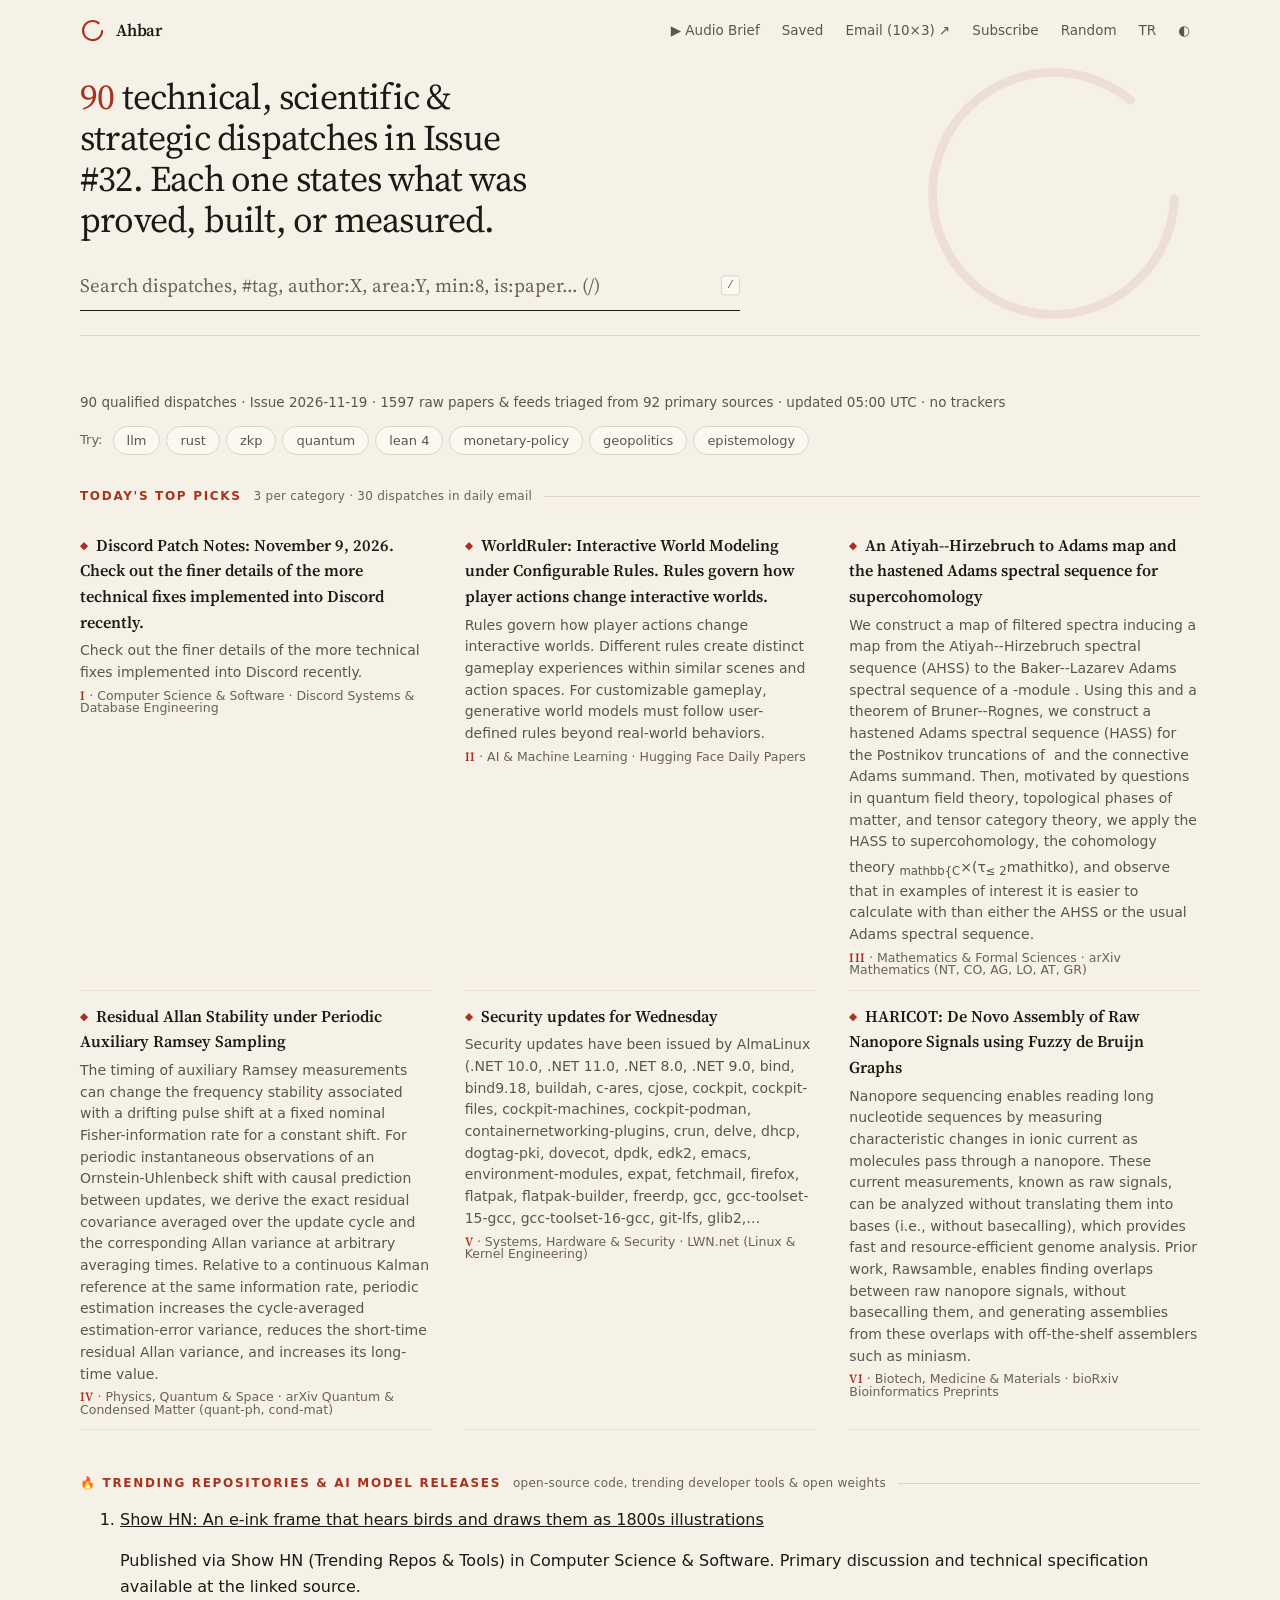
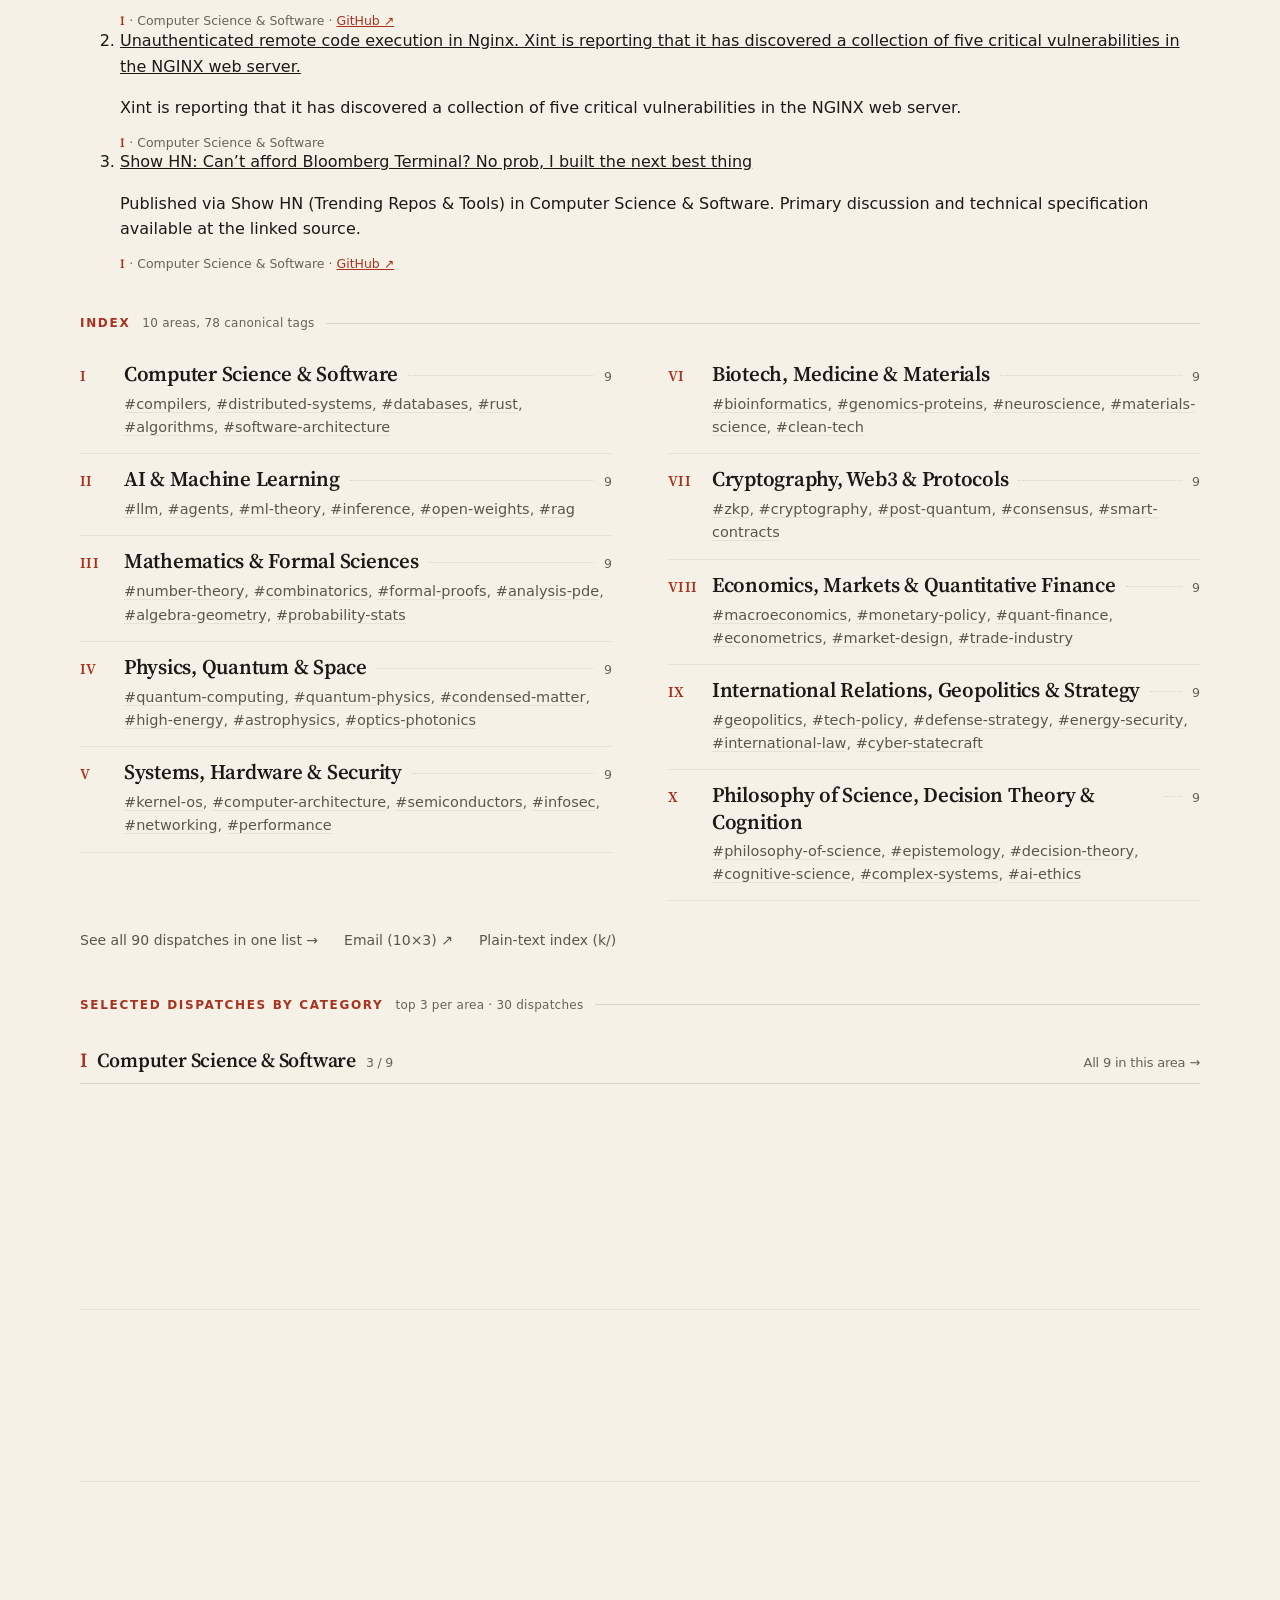
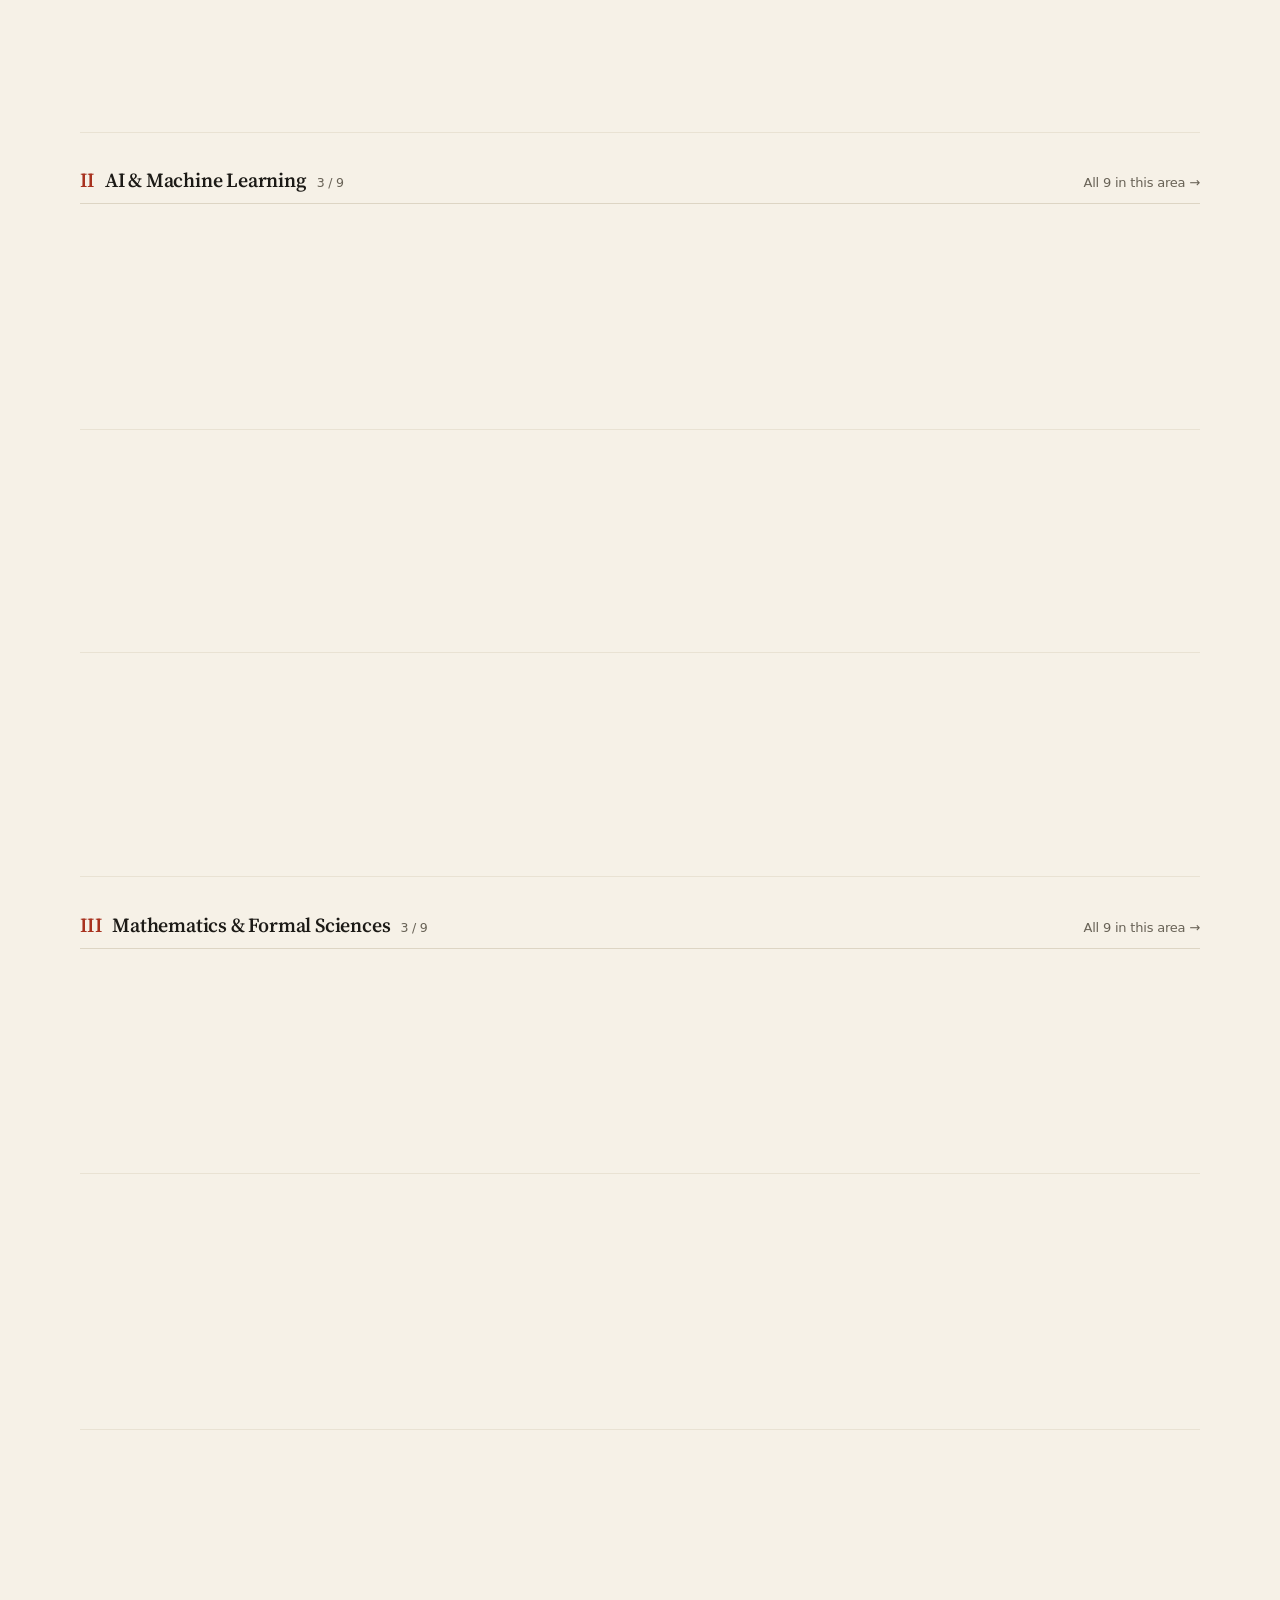
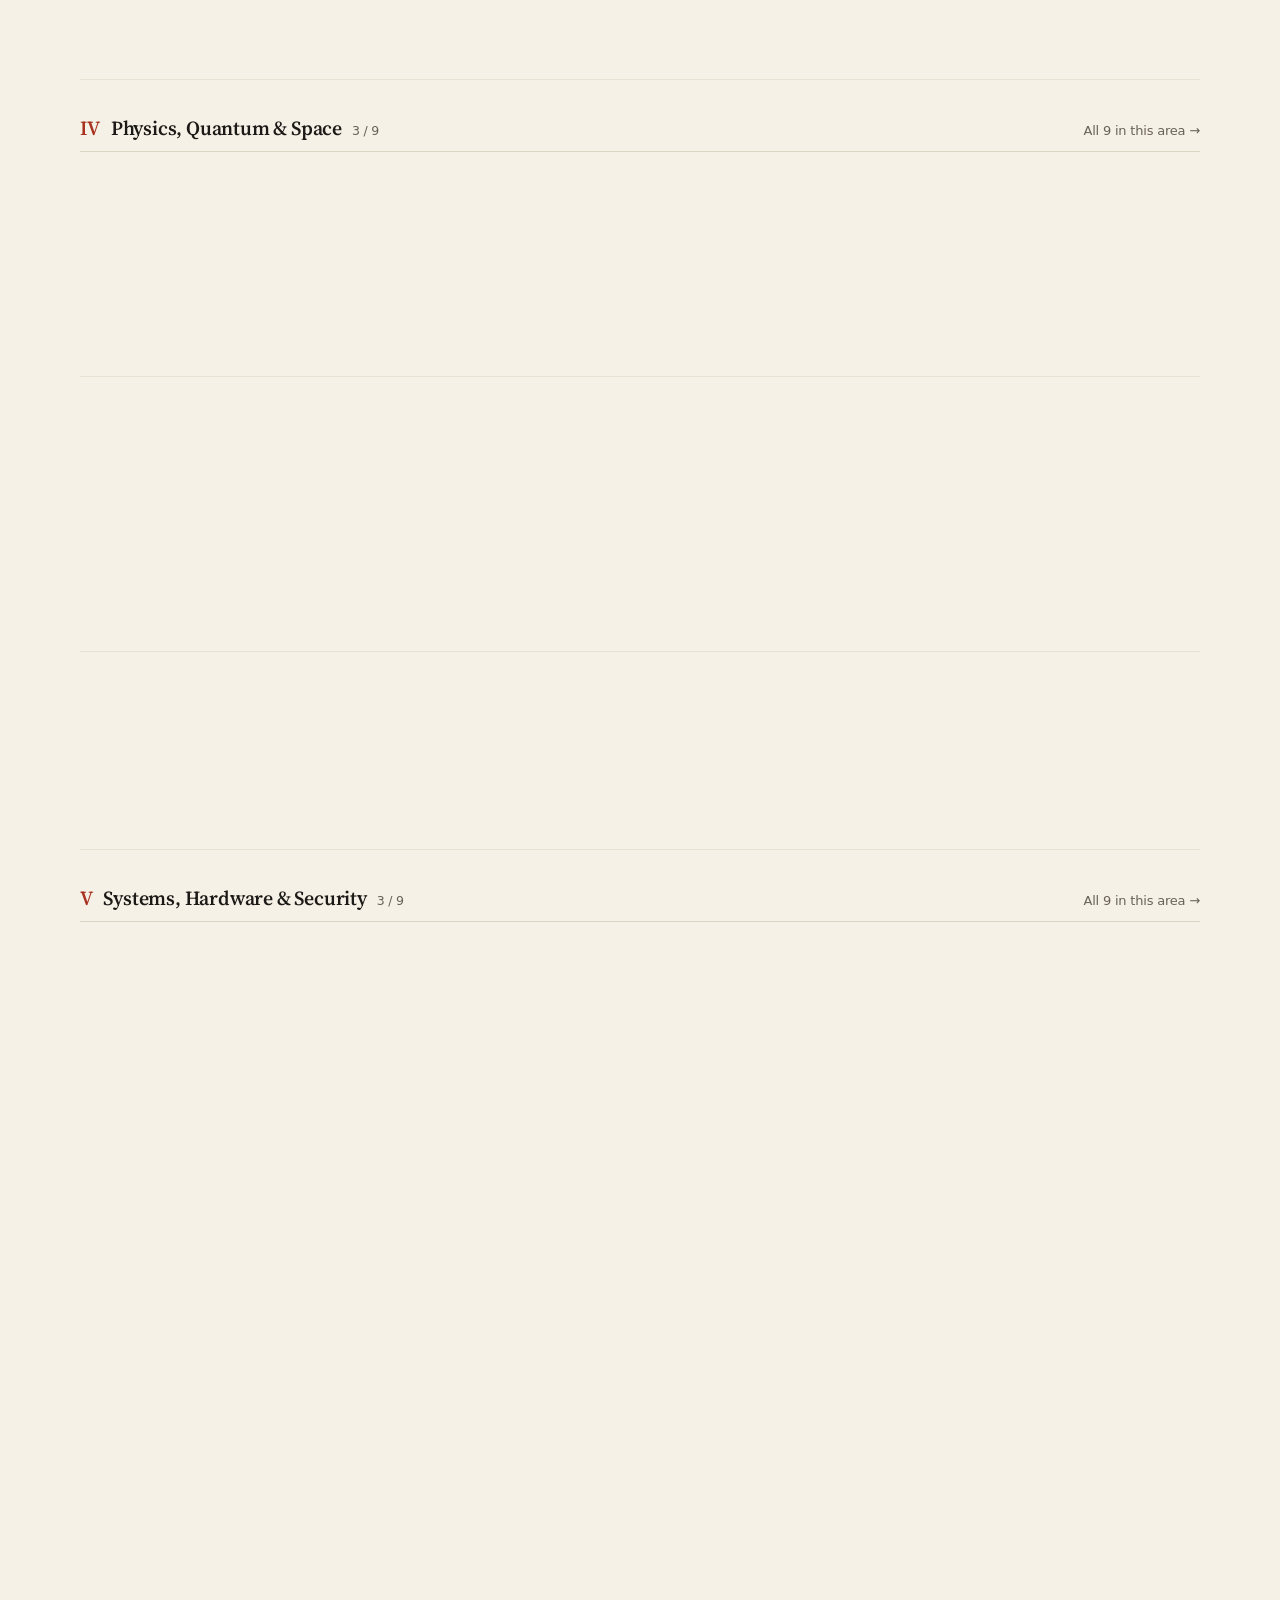
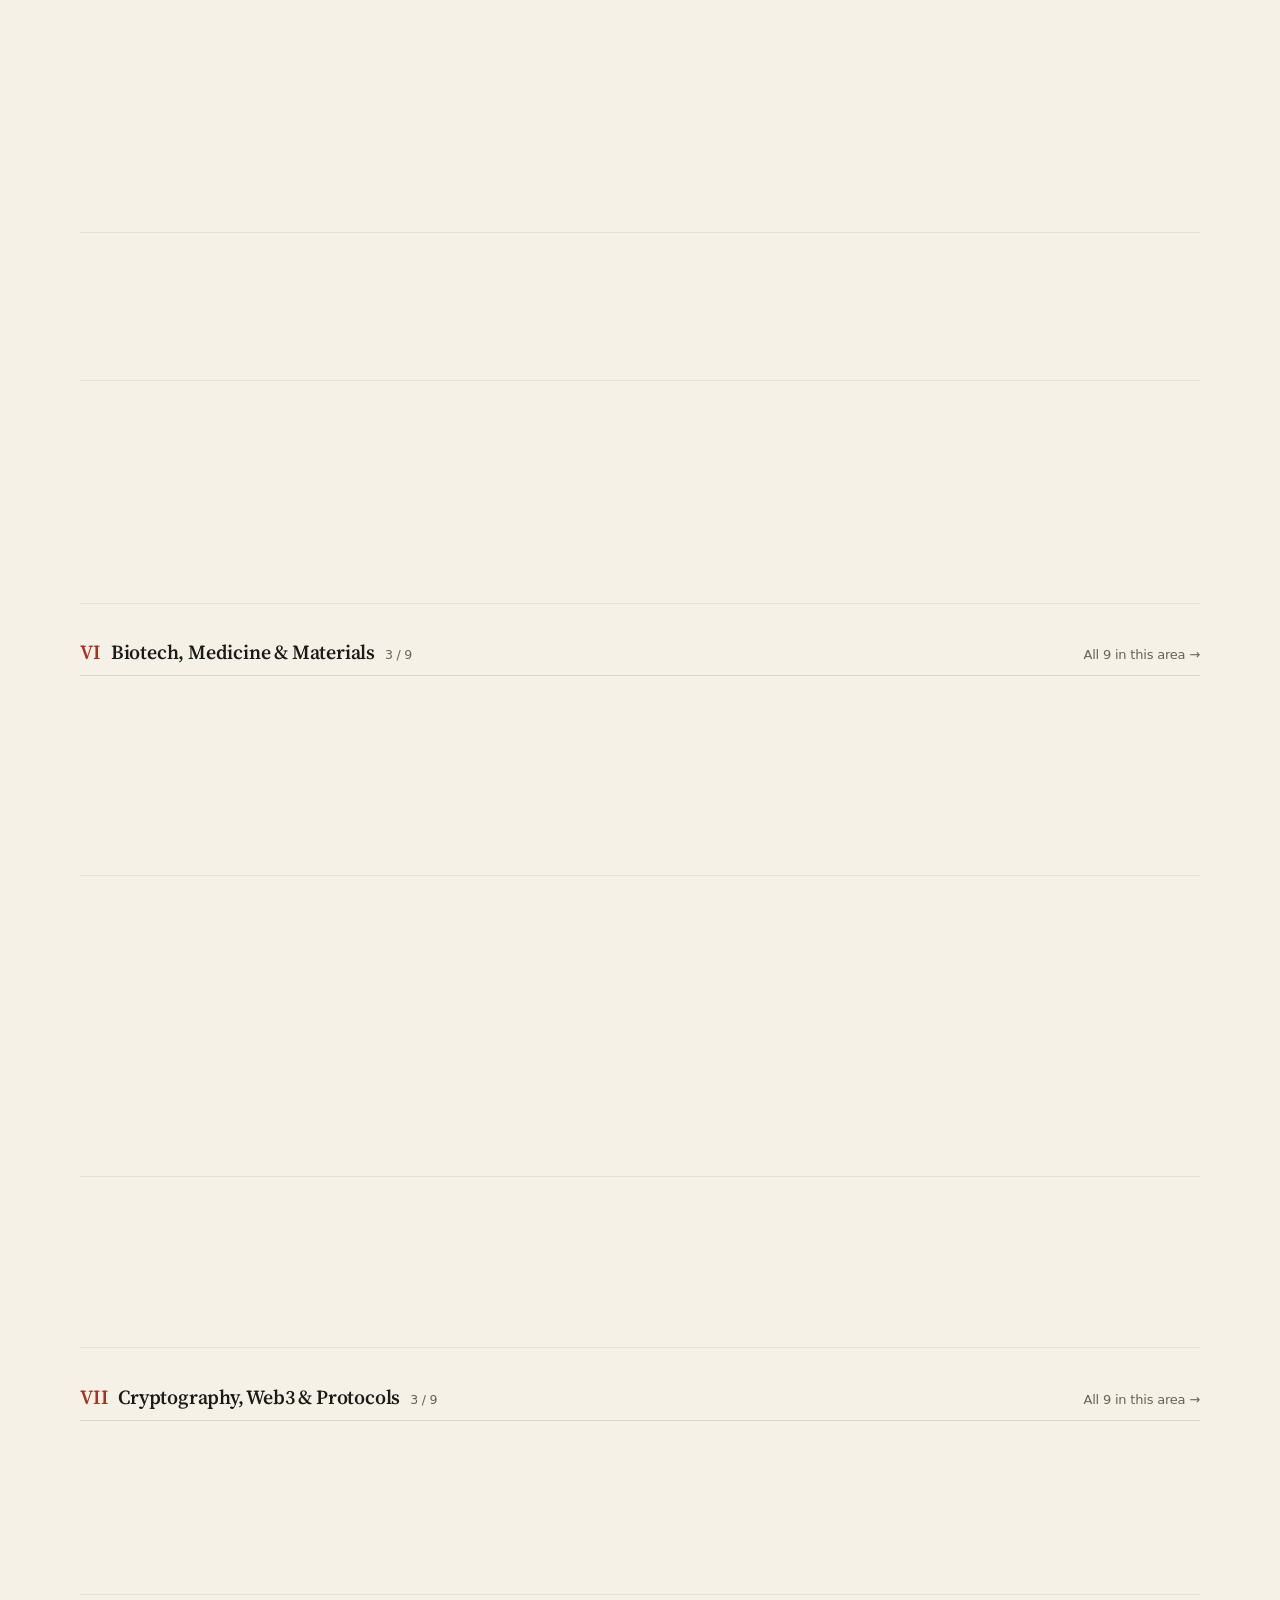
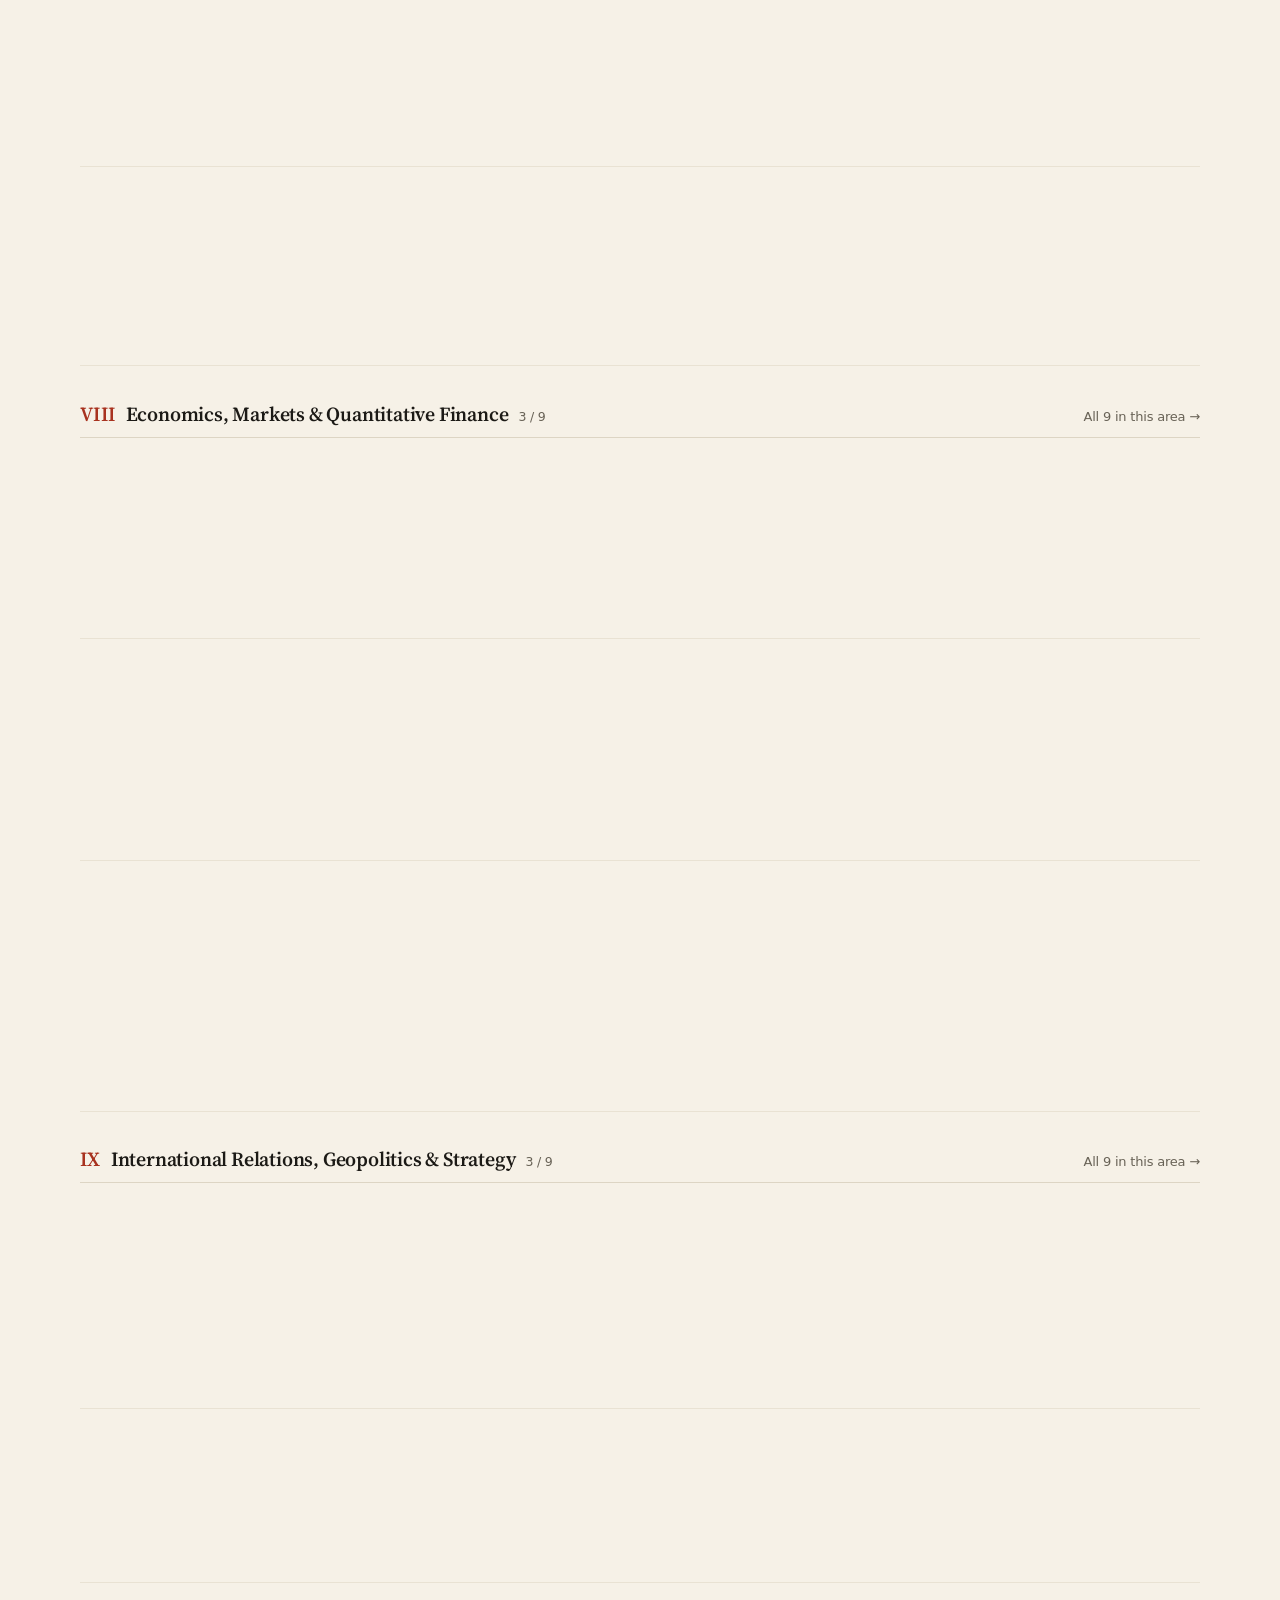
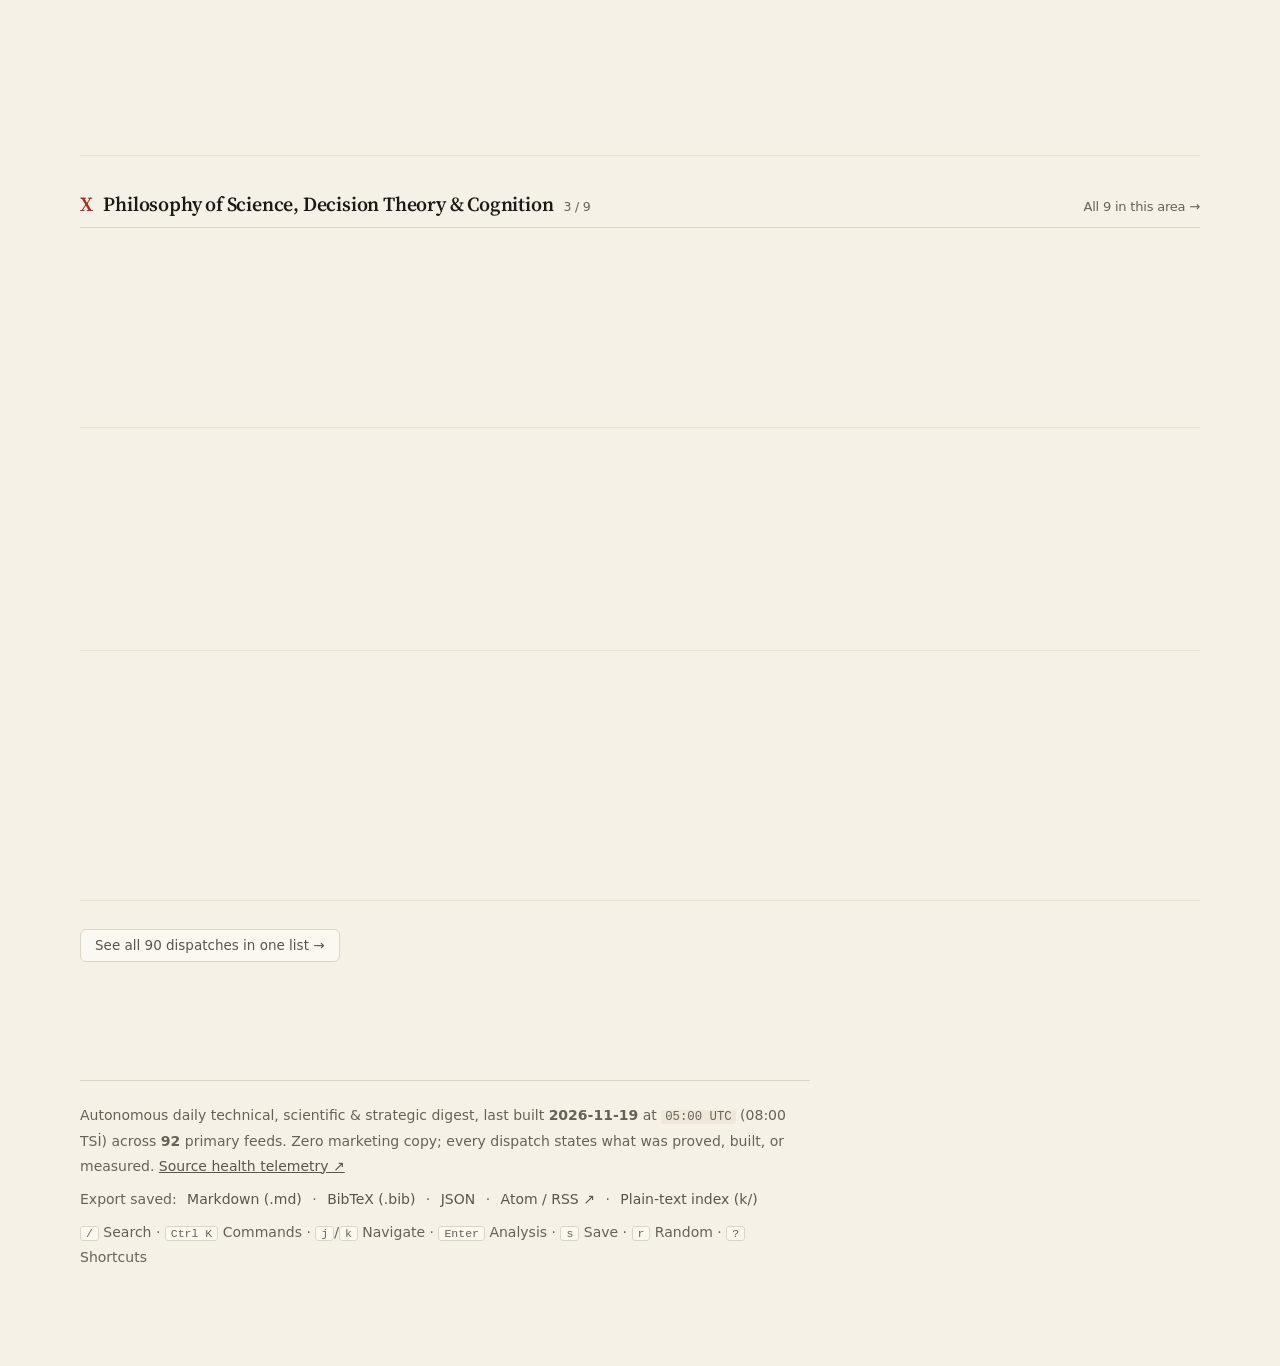
==== commit 2db79b30: "chore(issue): publish daily dispatch for 2026-11-19" ====
--- a/index.html
+++ b/index.html
@@ -483,7 +483,7 @@
   <p id="live" class="vh" role="status" aria-live="polite" aria-atomic="true"></p>
   <main id="list" tabindex="-1">
 <!-- PRERENDER_START -->
-<div class="home" data-pre="1"><p class="proof">90 seçilmiş kayıt · 2026-11-18 · 92 birincil kaynaktan 1595 makale ve besleme tarandı · her gün 08:00 TSİ · izleyici yok</p><p class="tryq"><span>Dene:</span><a class="chip" href="?q=llm" data-q="llm">llm</a><a class="chip" href="?q=rust" data-q="rust">rust</a><a class="chip" href="?q=zkp" data-q="zkp">zkp</a><a class="chip" href="?q=quantum" data-q="quantum">quantum</a><a class="chip" href="?q=lean 4" data-q="lean 4">lean 4</a><a class="chip" href="?q=monetary-policy" data-q="monetary-policy">monetary-policy</a><a class="chip" href="?q=geopolitics" data-q="geopolitics">geopolitics</a><a class="chip" href="?q=epistemology" data-q="epistemology">epistemology</a></p><section class="hsec hp"><h2 class="k">Günün Seçkisi (Top Picks)<span>her kategoriden 3 haber · e-postada 30 kayıt</span></h2><ol class="hpicks"><li><a class="hp-title" href="?item=2026-11-18-01-gpt-6-2-astra-and" data-item="2026-11-18-01-gpt-6-2-astra-and">GPT‑6.2 Astra ve Sol</a><p>GPT‑6.2 Astra ve GPT‑6.2 Sol OpenAI: En zorlu projeleriniz için yeni sınır modelimiz GPT‑6.2 Astra&#39;yı ve günlük işler için verimli, çok yönlü modelimiz GPT‑6.2 Sol&#39;u tanıtıyoruz. API&#39;de gpt-6.2-astra ve gpt-6.2-sol olarak mevcutturlar. LLM 0.38&#39;i yeni modeller için destekle birlikte gönderdim.</p><div class="n" style="margin-top:6px;"><span class="rn">I</span> · Bilgisayar Bilimi &amp; Yazılım · Hacker News</div></li><li><a class="hp-title" href="?item=2026-11-18-10-tcp4d-a-unified-tool-center" data-item="2026-11-18-10-tcp4d-a-unified-tool-center">TCP4D: Robot Manipülasyonu için Birleşik Bir Araç-Merkez-Nokta İzleme ve Oluşturma Modeli</a><p>Robot manipülasyon videoları zengin bir görsel deneyim sağlar, ancak robot hareketini ve kıskaç durumu açıklamalarını RGB gözlemlerinden kurtarmak hâlâ zorlu olmaya devam ediyor. Eylem alanı olarak düzenlemeden bağımsız araç-merkez noktası (TCP) pozunu kullanarak, paylaşılan bir 4D sahne temsilinin hem gözlemlenen TCP hareketini hem de gözlemlenen TCP hareketini takip ettiği birleşik bir model olan TCP4D&#39;yi sunuyoruz.</p><div class="n" style="margin-top:6px;"><span class="rn">II</span> · Yapay Zekâ &amp; Makine Öğrenmesi · Hugging Face Daily Papers</div></li><li><a class="hp-title" href="?item=2026-11-18-19-dynamics-preserving-graph-sparsification" data-item="2026-11-18-19-dynamics-preserving-graph-sparsification">Dinamikleri koruyan grafik seyrekleştirmesi. Birçok dinamik sistem, uç etkileşimlerle birleştirilmiş düğüm ağlarında ortaya çıkar.</a><p>Birçok dinamik sistem, uç etkileşimlerle birleştirilmiş düğüm ağlarında ortaya çıkar. Bu çalışma şu soruyla motive edilmiştir: Ağ bağlantılı bir dinamik sistemin davranışını önemli ölçüde değiştirmeden çoğu kenarı kaldırabilir miyiz? Belirli bir ağ için amacımız, düğümlerdeki dinamikleri yaklaşık olarak koruyan daha seyrek bir ağ bulmaktır.</p><div class="n" style="margin-top:6px;"><span class="rn">III</span> · Matematik &amp; Biçimsel Bilimler · arXiv Analysis, PDEs &amp; Probability (AP, PR, NA, OC)</div></li><li><a class="hp-title" href="?item=2026-11-18-30-dynamics-of-a-single-domain" data-item="2026-11-18-30-dynamics-of-a-single-domain">Elektrik ve Manyetik Alanlarda Tek Alanlı Enerjiyi Dağıtan Manyetik Jiroskopun Dinamiği</a><p>Statik manyetik ve elektrik alanlarında tek alanlı simetrik üst ferromanyetik iğnenin (manyetik jiroskop) birleşik spin-dönme dinamiklerini formüle ediyoruz. Muhafazakar Hamiltonyen, dönme kinetik enerjisini, manyetokristalin ve şekil anizotropisini, Zeeman enerjisini, iletkenlikte indüklenen dipolün elektrostatik enerjisini içerir…</p><div class="n" style="margin-top:6px;"><span class="rn">IV</span> · Fizik, Kuantum &amp; Uzay · arXiv Quantum &amp; Condensed Matter (quant-ph, cond-mat)</div></li><li><a class="hp-title" href="?item=2026-11-18-37-security-updates-for-tuesday" data-item="2026-11-18-37-security-updates-for-tuesday">Salı günü için güvenlik güncellemeleri</a><p>Güvenlik güncellemeleri AlmaLinux tarafından yayınlanmıştır (.NET 10.0, .NET 11.0, .NET 8.0, .NET 9.0, bağlama, bağlama9.18, buildah, c-ares, cjose, kokpit, kokpit dosyaları, kokpit makineleri, kokpit-podman, konteyner ağ iletişimi eklentileri, crun, delve, dhcp, dogtag-pki, dovecot, dpdk, edk2, emacs, çevre modülleri, expat, fetchmail, firefox, düzpak, düzpak-oluşturucu, freerdp, g…</p><div class="n" style="margin-top:6px;"><span class="rn">V</span> · Sistem, Donanım &amp; Tüketici Teknolojisi · LWN.net (Linux &amp; Kernel Engineering)</div></li><li><a class="hp-title" href="?item=2026-11-18-46-cateomics-model-selection-and-ensembling" data-item="2026-11-18-46-cateomics-model-selection-and-ensembling">CATEomiks: yüksek boyutlu omik verilerinden heterojen tedavi etkisi tahmini için model seçimi ve birleştirme</a><p>CATEomik, tahmin hatalarının doğrudan gözlemlenen sonuçlardan değerlendirilemediği yüksek boyutlu omik çalışmalarındaki koşullu ortalama tedavi etkisi (CATE) tahmin edicileri arasından seçim yapmak için standartlaştırılmış ve tekrarlanabilir bir sürecin eksikliğini giderir. R paketi Özetlenmiş Deneyi kabul eder, ortak ön işleme ve veri bölümlemelerini uygular.</p><div class="n" style="margin-top:6px;"><span class="rn">VI</span> · Biyoteknoloji, Tıp &amp; Malzeme Bilimi · bioRxiv Bioinformatics Preprints</div></li></ol></section><section class="hsec"><h2 class="k">Fihrist<span>10 alan, 78 kanonik etiket</span></h2><ol class="fx"><li class="fe"><a class="ft" href="?area=cs" data-area="cs"><span class="rn">I</span><span class="fn">Bilgisayar Bilimi &amp; Yazılım</span><span class="ld"></span><span class="n">9</span></a><p class="fc"><a href="?area=cs&amp;tag=rust" data-area-tag="cs:rust">#rust</a>, <a href="?area=cs&amp;tag=c-cpp" data-area-tag="cs:c-cpp">#c-cpp</a>, <a href="?area=cs&amp;tag=go" data-area-tag="cs:go">#go</a>, <a href="?area=cs&amp;tag=python" data-area-tag="cs:python">#python</a>, <a href="?area=cs&amp;tag=typescript" data-area-tag="cs:typescript">#typescript</a>, <a href="?area=cs&amp;tag=compilers" data-area-tag="cs:compilers">#compilers</a></p></li><li class="fe"><a class="ft" href="?area=ai" data-area="ai"><span class="rn">II</span><span class="fn">Yapay Zekâ &amp; Makine Öğrenmesi</span><span class="ld"></span><span class="n">9</span></a><p class="fc"><a href="?area=ai&amp;tag=llm" data-area-tag="ai:llm">#llm</a>, <a href="?area=ai&amp;tag=agents" data-area-tag="ai:agents">#agents</a>, <a href="?area=ai&amp;tag=inference" data-area-tag="ai:inference">#inference</a>, <a href="?area=ai&amp;tag=rag" data-area-tag="ai:rag">#rag</a>, <a href="?area=ai&amp;tag=ml-theory" data-area-tag="ai:ml-theory">#ml-theory</a>, <a href="?area=ai&amp;tag=computer-vision" data-area-tag="ai:computer-vision">#computer-vision</a></p></li><li class="fe"><a class="ft" href="?area=math" data-area="math"><span class="rn">III</span><span class="fn">Matematik &amp; Biçimsel Bilimler</span><span class="ld"></span><span class="n">9</span></a><p class="fc"><a href="?area=math&amp;tag=number-theory" data-area-tag="math:number-theory">#number-theory</a>, <a href="?area=math&amp;tag=combinatorics" data-area-tag="math:combinatorics">#combinatorics</a>, <a href="?area=math&amp;tag=logic" data-area-tag="math:logic">#logic</a>, <a href="?area=math&amp;tag=formal-proofs" data-area-tag="math:formal-proofs">#formal-proofs</a>, <a href="?area=math&amp;tag=algebra-geometry" data-area-tag="math:algebra-geometry">#algebra-geometry</a>, <a href="?area=math&amp;tag=analysis-pde" data-area-tag="math:analysis-pde">#analysis-pde</a></p></li><li class="fe"><a class="ft" href="?area=physics" data-area="physics"><span class="rn">IV</span><span class="fn">Fizik, Kuantum &amp; Uzay</span><span class="ld"></span><span class="n">9</span></a><p class="fc"><a href="?area=physics&amp;tag=quantum-computing" data-area-tag="physics:quantum-computing">#quantum-computing</a>, <a href="?area=physics&amp;tag=quantum-physics" data-area-tag="physics:quantum-physics">#quantum-physics</a>, <a href="?area=physics&amp;tag=condensed-matter" data-area-tag="physics:condensed-matter">#condensed-matter</a>, <a href="?area=physics&amp;tag=astrophysics" data-area-tag="physics:astrophysics">#astrophysics</a>, <a href="?area=physics&amp;tag=high-energy" data-area-tag="physics:high-energy">#high-energy</a>, <a href="?area=physics&amp;tag=optics-photonics" data-area-tag="physics:optics-photonics">#optics-photonics</a></p></li><li class="fe"><a class="ft" href="?area=systems" data-area="systems"><span class="rn">V</span><span class="fn">Sistem, Donanım &amp; Tüketici Teknolojisi</span><span class="ld"></span><span class="n">9</span></a><p class="fc"><a href="?area=systems&amp;tag=kernel-os" data-area-tag="systems:kernel-os">#kernel-os</a>, <a href="?area=systems&amp;tag=semiconductors" data-area-tag="systems:semiconductors">#semiconductors</a>, <a href="?area=systems&amp;tag=computer-architecture" data-area-tag="systems:computer-architecture">#computer-architecture</a>, <a href="?area=systems&amp;tag=infosec" data-area-tag="systems:infosec">#infosec</a>, <a href="?area=systems&amp;tag=networking" data-area-tag="systems:networking">#networking</a>, <a href="?area=systems&amp;tag=embedded" data-area-tag="systems:embedded">#embedded</a></p></li><li class="fe"><a class="ft" href="?area=bio" data-area="bio"><span class="rn">VI</span><span class="fn">Biyoteknoloji, Tıp &amp; Malzeme Bilimi</span><span class="ld"></span><span class="n">9</span></a><p class="fc"><a href="?area=bio&amp;tag=bioinformatics" data-area-tag="bio:bioinformatics">#bioinformatics</a>, <a href="?area=bio&amp;tag=genomics-proteins" data-area-tag="bio:genomics-proteins">#genomics-proteins</a>, <a href="?area=bio&amp;tag=neuroscience" data-area-tag="bio:neuroscience">#neuroscience</a>, <a href="?area=bio&amp;tag=materials-science" data-area-tag="bio:materials-science">#materials-science</a>, <a href="?area=bio&amp;tag=clean-tech" data-area-tag="bio:clean-tech">#clean-tech</a>, <a href="?area=bio&amp;tag=climate-earth" data-area-tag="bio:climate-earth">#climate-earth</a></p></li><li class="fe"><a class="ft" href="?area=crypto" data-area="crypto"><span class="rn">VII</span><span class="fn">Kriptografi, Web3 &amp; Dağıtık Protokoller</span><span class="ld"></span><span class="n">9</span></a><p class="fc"><a href="?area=crypto&amp;tag=cryptography" data-area-tag="crypto:cryptography">#cryptography</a>, <a href="?area=crypto&amp;tag=zkp" data-area-tag="crypto:zkp">#zkp</a>, <a href="?area=crypto&amp;tag=post-quantum" data-area-tag="crypto:post-quantum">#post-quantum</a>, <a href="?area=crypto&amp;tag=consensus" data-area-tag="crypto:consensus">#consensus</a>, <a href="?area=crypto&amp;tag=smart-contracts" data-area-tag="crypto:smart-contracts">#smart-contracts</a>, <a href="?area=crypto&amp;tag=mev-defi" data-area-tag="crypto:mev-defi">#mev-defi</a></p></li><li class="fe"><a class="ft" href="?area=econ" data-area="econ"><span class="rn">VIII</span><span class="fn">Ekonomi, Finans &amp; Makro Analiz</span><span class="ld"></span><span class="n">9</span></a><p class="fc"><a href="?area=econ&amp;tag=macroeconomics" data-area-tag="econ:macroeconomics">#macroeconomics</a>, <a href="?area=econ&amp;tag=monetary-policy" data-area-tag="econ:monetary-policy">#monetary-policy</a>, <a href="?area=econ&amp;tag=quant-finance" data-area-tag="econ:quant-finance">#quant-finance</a>, <a href="?area=econ&amp;tag=econometrics" data-area-tag="econ:econometrics">#econometrics</a>, <a href="?area=econ&amp;tag=market-design" data-area-tag="econ:market-design">#market-design</a>, <a href="?area=econ&amp;tag=trade-industry" data-area-tag="econ:trade-industry">#trade-industry</a></p></li><li class="fe"><a class="ft" href="?area=geopolitics" data-area="geopolitics"><span class="rn">IX</span><span class="fn">Uluslararası İlişkiler, Jeopolitik &amp; Strateji</span><span class="ld"></span><span class="n">9</span></a><p class="fc"><a href="?area=geopolitics&amp;tag=geopolitics" data-area-tag="geopolitics:geopolitics">#geopolitics</a>, <a href="?area=geopolitics&amp;tag=tech-policy" data-area-tag="geopolitics:tech-policy">#tech-policy</a>, <a href="?area=geopolitics&amp;tag=defense-strategy" data-area-tag="geopolitics:defense-strategy">#defense-strategy</a>, <a href="?area=geopolitics&amp;tag=energy-security" data-area-tag="geopolitics:energy-security">#energy-security</a>, <a href="?area=geopolitics&amp;tag=international-law" data-area-tag="geopolitics:international-law">#international-law</a>, <a href="?area=geopolitics&amp;tag=cyber-statecraft" data-area-tag="geopolitics:cyber-statecraft">#cyber-statecraft</a></p></li><li class="fe"><a class="ft" href="?area=philosophy" data-area="philosophy"><span class="rn">X</span><span class="fn">Bilim Felsefesi, Karar Kuramı &amp; Bilişsel Bilimler</span><span class="ld"></span><span class="n">9</span></a><p class="fc"><a href="?area=philosophy&amp;tag=philosophy-of-science" data-area-tag="philosophy:philosophy-of-science">#philosophy-of-science</a>, <a href="?area=philosophy&amp;tag=epistemology" data-area-tag="philosophy:epistemology">#epistemology</a>, <a href="?area=philosophy&amp;tag=decision-theory" data-area-tag="philosophy:decision-theory">#decision-theory</a>, <a href="?area=philosophy&amp;tag=cognitive-science" data-area-tag="philosophy:cognitive-science">#cognitive-science</a>, <a href="?area=philosophy&amp;tag=complex-systems" data-area-tag="philosophy:complex-systems">#complex-systems</a>, <a href="?area=philosophy&amp;tag=ai-ethics" data-area-tag="philosophy:ai-ethics">#ai-ethics</a></p></li></ol><p class="hlinks"><a href="?all=1" data-all="1">Tüm kayıtları tek listede gör (90) →</a><a href="data/sample-email-tr.html" target="_blank" rel="noopener">Günlük E-Posta Önizlemesi (10×3 = 30 Kayıt) ↗</a><a href="k/">Düz metin dizini (k/)</a></p></section><section class="hsec"><h2 class="k">Kategorilere Göre Günün Kayıtları<span>her alandan öne çıkan 3 kayıt</span></h2><div style="margin-top:20px;"><h2 class="sh" style="margin-top:12px;"><a href="?area=cs" data-area="cs" style="text-decoration:none;border:0;color:var(--ink);"><span class="rn">I</span> Bilgisayar Bilimi &amp; Yazılım</a> <span class="n">3 →</span></h2><div class="recs"><article class="rec" id="rec-2026-11-18-01-gpt-6-2-astra-and" data-idx="0"><div class="no">01</div><div class="rb"><div class="nm"><a class="name" href="?item=2026-11-18-01-gpt-6-2-astra-and" data-item="2026-11-18-01-gpt-6-2-astra-and">GPT‑6.2 Astra ve Sol</a> <span class="host">Hacker News</span></div><p class="desc">GPT‑6.2 Astra ve GPT‑6.2 Sol OpenAI: En zorlu projeleriniz için yeni sınır modelimiz GPT‑6.2 Astra&#39;yı ve günlük işler için verimli, çok yönlü modelimiz GPT‑6.2 Sol&#39;u tanıtıyoruz. API&#39;de gpt-6.2-astra ve gpt-6.2-sol olarak mevcutturlar. LLM 0.38&#39;i yeni modeller için destekle birlikte gönderdim.</p><div class="mt"><span class="itags"><a href="?tag=software-architecture" data-tag="software-architecture">#software-architecture</a><a href="?tag=open-source" data-tag="open-source">#open-source</a></span><span class="meta"><a class="arch" href="https://openai.com/index/introducing-gpt-6-2-astra-sol/" target="_blank" rel="noopener">kaynak ↗</a></span></div></div></article><article class="rec" id="rec-2026-11-18-03-discord-patch-notes-november-9" data-idx="1"><div class="no">02</div><div class="rb"><div class="nm"><a class="name" href="?item=2026-11-18-03-discord-patch-notes-november-9" data-item="2026-11-18-03-discord-patch-notes-november-9">Discord Yama Notları: 9 Kasım 2026. Discord&#39;a yakın zamanda uygulanan daha teknik düzeltmelerin daha ince ayrıntılarına göz atın.</a> <span class="host">Discord Systems &amp; Database Engineering</span></div><p class="desc">Yakın zamanda Discord&#39;a uygulanan daha teknik düzeltmelerin daha ince ayrıntılarına göz atın.</p><div class="mt"><span class="itags"><a href="?tag=rust" data-tag="rust">#rust</a><a href="?tag=databases" data-tag="databases">#databases</a></span><span class="meta"><a class="arch" href="https://discord.com/blog/discord-patch-notes-november-9-2026" target="_blank" rel="noopener">kaynak ↗</a></span></div></div></article><article class="rec" id="rec-2026-11-18-02-show-hn-an-e-ink" data-idx="2"><div class="no">03</div><div class="rb"><div class="nm"><a class="name" href="?item=2026-11-18-02-show-hn-an-e-ink" data-item="2026-11-18-02-show-hn-an-e-ink">Show HN: Kuşların sesini duyan ve onları 1800&#39;lerin illüstrasyonları gibi çizen bir e-mürekkep çerçevesi</a> <span class="host">Show HN (Trending Repos &amp; Tools)</span></div><p class="desc">Bilgisayar Bilimi ve Yazılımında Show HN (Trend Repoları ve Araçları) aracılığıyla yayınlandı. Bağlantılı kaynakta birincil tartışma ve teknik özellikler mevcuttur.</p><div class="mt"><span class="itags"><a href="?tag=trending-repo" data-tag="trending-repo">#trending-repo</a><a href="?tag=open-source" data-tag="open-source">#open-source</a></span><span class="meta"><a class="arch" href="https://github.com/arnegiacomo/fugleramme" target="_blank" rel="noopener">kaynak ↗</a></span></div></div></article></div></div><div style="margin-top:20px;"><h2 class="sh" style="margin-top:12px;"><a href="?area=ai" data-area="ai" style="text-decoration:none;border:0;color:var(--ink);"><span class="rn">II</span> Yapay Zekâ &amp; Makine Öğrenmesi</a> <span class="n">3 →</span></h2><div class="recs"><article class="rec" id="rec-2026-11-18-10-tcp4d-a-unified-tool-center" data-idx="3"><div class="no">04</div><div class="rb"><div class="nm"><a class="name" href="?item=2026-11-18-10-tcp4d-a-unified-tool-center" data-item="2026-11-18-10-tcp4d-a-unified-tool-center">TCP4D: Robot Manipülasyonu için Birleşik Bir Araç-Merkez-Nokta İzleme ve Oluşturma Modeli</a> <span class="host">Hugging Face Daily Papers</span></div><p class="desc">Robot manipülasyon videoları zengin bir görsel deneyim sağlar, ancak robot hareketini ve kıskaç durumu açıklamalarını RGB gözlemlerinden kurtarmak hâlâ zorlu olmaya devam ediyor. Eylem alanı olarak düzenlemeden bağımsız araç-merkez noktası (TCP) pozunu kullanarak, paylaşılan bir 4D sahne temsilinin hem gözlemlenen TCP hareketini hem de gözlemlenen TCP hareketini takip ettiği birleşik bir model olan TCP4D&#39;yi sunuyoruz.</p><div class="mt"><span class="itags"><a href="?tag=llm" data-tag="llm">#llm</a><a href="?tag=open-weights" data-tag="open-weights">#open-weights</a><a href="?tag=robotics" data-tag="robotics">#robotics</a></span><span class="meta"><a class="arch" href="https://arxiv.org/abs/2611.23143" target="_blank" rel="noopener">kaynak ↗</a></span></div></div></article><article class="rec" id="rec-2026-11-18-11-fastframes-video-generation-at-interactive" data-idx="4"><div class="no">05</div><div class="rb"><div class="nm"><a class="name" href="?item=2026-11-18-11-fastframes-video-generation-at-interactive" data-item="2026-11-18-11-fastframes-video-generation-at-interactive">FastFrames: Etkileşimli Gecikmede Video Oluşturma</a> <span class="host">Hugging Face Daily Papers</span></div><p class="desc">Otoregresif video yayılma modelleri, yeni gözlemlere ve girdilere dayalı çerçeveler oluşturarak onları etkileşimli görsel deneyimler için umut verici bir ortam haline getiriyor. Ancak mevcut modeller akışkan etkileşimi için fazlasıyla yavaştır. Bu makale, etkileşimli latent erişim sağlayan hızlı otoregresif video dağıtım modelleri ailesi olan FastFrames&#39;i tanıtmaktadır.</p><div class="mt"><span class="itags"><a href="?tag=llm" data-tag="llm">#llm</a><a href="?tag=open-weights" data-tag="open-weights">#open-weights</a><a href="?tag=clean-tech" data-tag="clean-tech">#clean-tech</a><a href="?tag=computer-vision" data-tag="computer-vision">#computer-vision</a></span><span class="meta"><a class="arch" href="https://arxiv.org/abs/2611.23226" target="_blank" rel="noopener">kaynak ↗</a></span></div></div></article><article class="rec" id="rec-2026-11-18-12-ascendgym-a-cost-aware-kernel" data-idx="5"><div class="no">06</div><div class="rb"><div class="nm"><a class="name" href="?item=2026-11-18-12-ascendgym-a-cost-aware-kernel" data-item="2026-11-18-12-ascendgym-a-cost-aware-kernel">AscendGYM: Ascend NPU&#39;larda Gerçek Dünya İş Yükleri için Maliyet Farkındalığı Olan Çekirdek Optimizasyon Karşılaştırması</a> <span class="host">Hugging Face Daily Papers</span></div><p class="desc">Ascend NPU&#39;larda verimli büyük dil modeli (LLM) eğitimi ve çıkarımı için çekirdek optimizasyonu önemlidir. Mevcut Ascend çekirdek kıyaslamaları öncelikle çekirdek oluşturmaya odaklanırken, aracıların gerçek iş yüklerinden alınan girdi yapılandırmaları altında mevcut uygulamaları optimize etme becerisine daha az vurgu yapıyor. Bu gereksinimi karşılamak için tanıtıyoruz…</p><div class="mt"><span class="itags"><a href="?tag=llm" data-tag="llm">#llm</a><a href="?tag=open-weights" data-tag="open-weights">#open-weights</a><a href="?tag=agents" data-tag="agents">#agents</a></span><span class="meta"><a class="arch" href="https://arxiv.org/abs/2611.17621" target="_blank" rel="noopener">kaynak ↗</a></span></div></div></article></div></div><div style="margin-top:20px;"><h2 class="sh" style="margin-top:12px;"><a href="?area=math" data-area="math" style="text-decoration:none;border:0;color:var(--ink);"><span class="rn">III</span> Matematik &amp; Biçimsel Bilimler</a> <span class="n">3 →</span></h2><div class="recs"><article class="rec" id="rec-2026-11-18-19-dynamics-preserving-graph-sparsification" data-idx="6"><div class="no">07</div><div class="rb"><div class="nm"><a class="name" href="?item=2026-11-18-19-dynamics-preserving-graph-sparsification" data-item="2026-11-18-19-dynamics-preserving-graph-sparsification">Dinamikleri koruyan grafik seyrekleştirmesi. Birçok dinamik sistem, uç etkileşimlerle birleştirilmiş düğüm ağlarında ortaya çıkar.</a> <span class="host">arXiv Analysis, PDEs &amp; Probability (AP, PR, NA, OC)</span></div><p class="desc">Birçok dinamik sistem, uç etkileşimlerle birleştirilmiş düğüm ağlarında ortaya çıkar. Bu çalışma şu soruyla motive edilmiştir: Ağ bağlantılı bir dinamik sistemin davranışını önemli ölçüde değiştirmeden çoğu kenarı kaldırabilir miyiz? Belirli bir ağ için amacımız, düğümlerdeki dinamikleri yaklaşık olarak koruyan daha seyrek bir ağ bulmaktır.</p><div class="mt"><span class="itags"><a href="?tag=analysis-pde" data-tag="analysis-pde">#analysis-pde</a><a href="?tag=probability-stats" data-tag="probability-stats">#probability-stats</a><a href="?tag=complex-systems" data-tag="complex-systems">#complex-systems</a><a href="?tag=combinatorics" data-tag="combinatorics">#combinatorics</a></span><span class="meta"><a class="arch" href="https://arxiv.org/abs/2611.23176v1" target="_blank" rel="noopener">kaynak ↗</a></span></div></div></article><article class="rec" id="rec-2026-11-18-20-unique-continuation-for-the-pauli" data-idx="7"><div class="no">08</div><div class="rb"><div class="nm"><a class="name" href="?item=2026-11-18-20-unique-continuation-for-the-pauli" data-item="2026-11-18-20-unique-continuation-for-the-pauli">Pauli-Fierz Hamiltonian&#39;ın benzersiz devamı</a> <span class="host">arXiv Analysis, PDEs &amp; Probability (AP, PR, NA, OC)</span></div><p class="desc">Pauli-Fierz Hamiltonian&#39;ın özdurumları için, spin-foton uzayındaki değerlerle elektron konfigürasyonunun fonksiyonları olarak görülen benzersiz bir süreklilik özelliğini kanıtlıyoruz. Vektör potansiyeli, bazı <math display="inline" class="m"><mrow>p&gt;2</mrow></math> için diverjansı, rotasyoneli ve skaler potansiyeli <math display="inline" class="m"><mrow>L<sup>p</sup><sub></sub>mathrmloc</mrow></math> ile birlikte <math display="inline" class="m"><mrow>L<sup>6</sup><sub></sub>mathrmloc</mrow></math> içinde bulunabilir. Başvuru olarak Hohenberg-Ko&#39;yu kanıtlıyoruz…</p><div class="mt"><span class="itags"><a href="?tag=analysis-pde" data-tag="analysis-pde">#analysis-pde</a><a href="?tag=probability-stats" data-tag="probability-stats">#probability-stats</a><a href="?tag=quantum-computing" data-tag="quantum-computing">#quantum-computing</a><a href="?tag=logic" data-tag="logic">#logic</a></span><span class="meta"><a class="arch" href="https://arxiv.org/abs/2611.23062v1" target="_blank" rel="noopener">kaynak ↗</a></span></div></div></article><article class="rec" id="rec-2026-11-18-21-a-unifying-metatheorem-on-weak" data-idx="8"><div class="no">09</div><div class="rb"><div class="nm"><a class="name" href="?item=2026-11-18-21-a-unifying-metatheorem-on-weak" data-item="2026-11-18-21-a-unifying-metatheorem-on-weak">Zayıf Bellek Sağlamlığı Üzerine Birleştirici Bir Metateorem</a> <span class="host">arXiv CS (PL, SE, DB, DC, DS)</span></div><p class="desc">Bellek modelleri, eşzamanlı programların derleyici ve donanım optimizasyonları altında sergileyebileceği ve genellikle Sıralı Tutarlılıktan (SC) sapan davranışları belirtir. Sağlamlık, SC&#39;ye kıyasla zayıf bir bellek modeli MM altında yürütülürken herhangi bir zayıf davranış sergilemeyen bir P programının özelliğidir. Bu nedenle, karar vermenin algoritmik problemi…</p><div class="mt"><span class="itags"><a href="?tag=compilers" data-tag="compilers">#compilers</a><a href="?tag=distributed-systems" data-tag="distributed-systems">#distributed-systems</a><a href="?tag=logic" data-tag="logic">#logic</a></span><span class="meta"><a class="arch" href="https://arxiv.org/abs/2611.22663v1" target="_blank" rel="noopener">kaynak ↗</a></span></div></div></article></div></div><div style="margin-top:20px;"><h2 class="sh" style="margin-top:12px;"><a href="?area=physics" data-area="physics" style="text-decoration:none;border:0;color:var(--ink);"><span class="rn">IV</span> Fizik, Kuantum &amp; Uzay</a> <span class="n">3 →</span></h2><div class="recs"><article class="rec" id="rec-2026-11-18-30-dynamics-of-a-single-domain" data-idx="9"><div class="no">10</div><div class="rb"><div class="nm"><a class="name" href="?item=2026-11-18-30-dynamics-of-a-single-domain" data-item="2026-11-18-30-dynamics-of-a-single-domain">Elektrik ve Manyetik Alanlarda Tek Alanlı Enerjiyi Dağıtan Manyetik Jiroskopun Dinamiği</a> <span class="host">arXiv Quantum &amp; Condensed Matter (quant-ph, cond-mat)</span></div><p class="desc">Statik manyetik ve elektrik alanlarında tek alanlı simetrik üst ferromanyetik iğnenin (manyetik jiroskop) birleşik spin-dönme dinamiklerini formüle ediyoruz. Muhafazakar Hamiltonyen, dönme kinetik enerjisini, manyetokristalin ve şekil anizotropisini, Zeeman enerjisini, iletkenlikte indüklenen dipolün elektrostatik enerjisini içerir…</p><div class="mt"><span class="itags"><a href="?tag=quantum-computing" data-tag="quantum-computing">#quantum-computing</a><a href="?tag=condensed-matter" data-tag="condensed-matter">#condensed-matter</a><a href="?tag=materials-science" data-tag="materials-science">#materials-science</a></span><span class="meta"><a class="arch" href="https://arxiv.org/abs/2611.23167v1" target="_blank" rel="noopener">kaynak ↗</a></span></div></div></article><article class="rec" id="rec-2026-11-18-31-quantum-simulation-of-neutral-meson" data-idx="10"><div class="no">11</div><div class="rb"><div class="nm"><a class="name" href="?item=2026-11-18-31-quantum-simulation-of-neutral-meson" data-item="2026-11-18-31-quantum-simulation-of-neutral-meson">Yeniden programlanabilir bir fotonik işlemcide nötr-mezon karışımı ve bozunmasının kuantum simülasyonu</a> <span class="host">arXiv Quantum &amp; Condensed Matter (quant-ph, cond-mat)</span></div><p class="desc">Nötr mezonlar bozunum sırasında antipartiküllerine doğru salınırlar, dolayısıyla dinamikleri, üniter işlemlerle sınırlı bir kuantum simülatörünün doğrudan uygulayamayacağı, Hermityen olmayan etkili bir Hamiltoniyen tarafından üretilir. Bu açık sistem evrimini genişleme yoluyla simüle eden ve devrede analiz eden, yeniden programlanabilir bir fotonik işlemci öneriyoruz…</p><div class="mt"><span class="itags"><a href="?tag=quantum-computing" data-tag="quantum-computing">#quantum-computing</a><a href="?tag=condensed-matter" data-tag="condensed-matter">#condensed-matter</a><a href="?tag=optics-photonics" data-tag="optics-photonics">#optics-photonics</a></span><span class="meta"><a class="arch" href="https://arxiv.org/abs/2611.23156v1" target="_blank" rel="noopener">kaynak ↗</a></span></div></div></article><article class="rec" id="rec-2026-11-18-32-causality-determinism-and-predictability-probing" data-idx="11"><div class="no">12</div><div class="rb"><div class="nm"><a class="name" href="?item=2026-11-18-32-causality-determinism-and-predictability-probing" data-item="2026-11-18-32-causality-determinism-and-predictability-probing">Nedensellik, determinizm ve öngörülebilirlik: Doğayı klasik ve kuantum gözlerle araştırmak</a> <span class="host">arXiv Quantum &amp; Condensed Matter (quant-ph, cond-mat)</span></div><p class="desc">Ağırlıklı olarak öğrencilere ve ilgili okuyuculara odaklanan bu makalede, klasik dünya görüşünden kuantum tanımına geçtikçe nedensellik, determinizm ve öngörülebilirlik anlayışının nasıl dönüştüğünü tartışıyoruz. Öncelikle klasik dinamiklerde determinizmin ve öngörülebilirliğin nasıl işlediğini açıklayacağız ve nedensellik kavramının ana hatlarını çizeceğiz. Bir paradigma…</p><div class="mt"><span class="itags"><a href="?tag=quantum-computing" data-tag="quantum-computing">#quantum-computing</a><a href="?tag=condensed-matter" data-tag="condensed-matter">#condensed-matter</a></span><span class="meta"><a class="arch" href="https://arxiv.org/abs/2611.23128v1" target="_blank" rel="noopener">kaynak ↗</a></span></div></div></article></div></div><div style="margin-top:20px;"><h2 class="sh" style="margin-top:12px;"><a href="?area=systems" data-area="systems" style="text-decoration:none;border:0;color:var(--ink);"><span class="rn">V</span> Sistem, Donanım &amp; Tüketici Teknolojisi</a> <span class="n">3 →</span></h2><div class="recs"><article class="rec" id="rec-2026-11-18-37-security-updates-for-tuesday" data-idx="12"><div class="no">13</div><div class="rb"><div class="nm"><a class="name" href="?item=2026-11-18-37-security-updates-for-tuesday" data-item="2026-11-18-37-security-updates-for-tuesday">Salı günü için güvenlik güncellemeleri</a> <span class="host">LWN.net (Linux &amp; Kernel Engineering)</span></div><p class="desc">Güvenlik güncellemeleri AlmaLinux tarafından yayınlanmıştır (.NET 10.0, .NET 11.0, .NET 8.0, .NET 9.0, bağlama, bağlama9.18, buildah, c-ares, cjose, kokpit, kokpit dosyaları, kokpit makineleri, kokpit-podman, konteyner ağ iletişimi eklentileri, crun, delve, dhcp, dogtag-pki, dovecot, dpdk, edk2, emacs, çevre modülleri, expat, fetchmail, firefox, düzpak, düzpak-oluşturucu, freerdp, g…</p><div class="mt"><span class="itags"><a href="?tag=kernel-os" data-tag="kernel-os">#kernel-os</a><a href="?tag=performance" data-tag="performance">#performance</a><a href="?tag=rust" data-tag="rust">#rust</a><a href="?tag=databases" data-tag="databases">#databases</a></span><span class="meta"><a class="arch" href="https://lwn.net/Articles/1108140/" target="_blank" rel="noopener">kaynak ↗</a></span></div></div></article><article class="rec" id="rec-2026-11-18-38-hot-chips-2026-intel-s" data-idx="13"><div class="no">14</div><div class="rb"><div class="nm"><a class="name" href="?item=2026-11-18-38-hot-chips-2026-intel-s" data-item="2026-11-18-38-hot-chips-2026-intel-s">Sıcak Cips 2026: Intel&#39;in Hilal Adası. Her şeyi uygun fiyatlı hale getirmekle ilgili her şey</a> <span class="host">Chips and Cheese (Microarchitecture Deep-Dives)</span></div><p class="desc">Her şeyi uygun fiyatlı hale getirmekle ilgili her şey</p><div class="mt"><span class="itags"><a href="?tag=computer-architecture" data-tag="computer-architecture">#computer-architecture</a><a href="?tag=semiconductors" data-tag="semiconductors">#semiconductors</a></span><span class="meta"><a class="arch" href="https://chipsandcheese.com/p/hot-chips-2026-intels-crescent-island" target="_blank" rel="noopener">kaynak ↗</a></span></div></div></article><article class="rec" id="rec-2026-11-18-39-doom-gpu-flame-graphs" data-idx="14"><div class="no">15</div><div class="rb"><div class="nm"><a class="name" href="?item=2026-11-18-39-doom-gpu-flame-graphs" data-item="2026-11-18-39-doom-gpu-flame-graphs">Doom GPU Alev Grafikleri</a> <span class="host">Brendan Gregg (Systems Performance &amp; eBPF)</span></div><p class="desc">Yapay zekanın kaynak maliyetlerinin yarıya indirildiğini ve bunun gezegen ve endüstri için ne anlama gelebileceğini hayal edin; aşırı tahminlere dayanarak, bu tür tasarrufların ABD&#39;nin toplam enerji kullanımını 2030&#39;a kadar %10&#39;un üzerinde azaltabileceğini düşünün. Intel olarak, AI Alev Grafikleri adı verilen, AI maliyetlerini azaltmaya yardımcı olacak yeni bir analiz aracı oluşturuyoruz: AI hızlandırıcıyı veya GPU donanım savaşını gösteren bir görselleştirme…</p><div class="mt"><span class="itags"><a href="?tag=kernel-os" data-tag="kernel-os">#kernel-os</a><a href="?tag=performance" data-tag="performance">#performance</a><a href="?tag=compilers" data-tag="compilers">#compilers</a><a href="?tag=combinatorics" data-tag="combinatorics">#combinatorics</a></span><span class="meta"><a class="arch" href="http://www.brendangregg.com/blog//2025-05-01/doom-gpu-flame-graphs.html" target="_blank" rel="noopener">kaynak ↗</a></span></div></div></article></div></div><div style="margin-top:20px;"><h2 class="sh" style="margin-top:12px;"><a href="?area=bio" data-area="bio" style="text-decoration:none;border:0;color:var(--ink);"><span class="rn">VI</span> Biyoteknoloji, Tıp &amp; Malzeme Bilimi</a> <span class="n">3 →</span></h2><div class="recs"><article class="rec" id="rec-2026-11-18-46-cateomics-model-selection-and-ensembling" data-idx="15"><div class="no">16</div><div class="rb"><div class="nm"><a class="name" href="?item=2026-11-18-46-cateomics-model-selection-and-ensembling" data-item="2026-11-18-46-cateomics-model-selection-and-ensembling">CATEomiks: yüksek boyutlu omik verilerinden heterojen tedavi etkisi tahmini için model seçimi ve birleştirme</a> <span class="host">bioRxiv Bioinformatics Preprints</span></div><p class="desc">CATEomik, tahmin hatalarının doğrudan gözlemlenen sonuçlardan değerlendirilemediği yüksek boyutlu omik çalışmalarındaki koşullu ortalama tedavi etkisi (CATE) tahmin edicileri arasından seçim yapmak için standartlaştırılmış ve tekrarlanabilir bir sürecin eksikliğini giderir. R paketi Özetlenmiş Deneyi kabul eder, ortak ön işleme ve veri bölümlemelerini uygular.</p><div class="mt"><span class="itags"><a href="?tag=bioinformatics" data-tag="bioinformatics">#bioinformatics</a><a href="?tag=genomics-proteins" data-tag="genomics-proteins">#genomics-proteins</a></span><span class="meta"><a class="arch" href="https://www.biorxiv.org/content/10.64898/2026.11.16.767168v1?rss=1" target="_blank" rel="noopener">kaynak ↗</a></span></div></div></article><article class="rec" id="rec-2026-11-18-47-metaborx-r-shiny-application-for" data-idx="16"><div class="no">17</div><div class="rb"><div class="nm"><a class="name" href="?item=2026-11-18-47-metaborx-r-shiny-application-for" data-item="2026-11-18-47-metaborx-r-shiny-application-for">MetaboRx: Kütle spektrometresi bazlı metabolomik verilerinin kalite değerlendirmesi ve ön işlenmesi için R Shiny uygulaması</a> <span class="host">bioRxiv Bioinformatics Preprints</span></div><p class="desc">Giriş Metabolomik veri kümeleri biyolojik sistemlere dair derin bilgiler sunar, ancak numune hazırlamadan enstrümantal analize kadar çok adımlı analitik iş akışı istenmeyen varyasyonlara neden olur. Sinyal kayması ve toplu etkiler de dahil olmak üzere bu varyasyon, gerçek biyolojik sinyalleri karıştırabilir. Her ne kadar sıkı kalite kontrol (QC) ve veri ön işlemesi…</p><div class="mt"><span class="itags"><a href="?tag=bioinformatics" data-tag="bioinformatics">#bioinformatics</a><a href="?tag=genomics-proteins" data-tag="genomics-proteins">#genomics-proteins</a></span><span class="meta"><a class="arch" href="https://www.biorxiv.org/content/10.64898/2026.11.16.767162v1?rss=1" target="_blank" rel="noopener">kaynak ↗</a></span></div></div></article><article class="rec" id="rec-2026-11-18-48-minimizing-data-requirements-for-chemical" data-idx="17"><div class="no">18</div><div class="rb"><div class="nm"><a class="name" href="?item=2026-11-18-48-minimizing-data-requirements-for-chemical" data-item="2026-11-18-48-minimizing-data-requirements-for-chemical">Küme tabanlı eğitim seti seçimi yoluyla kimyasal ve malzeme özelliği tahmini için veri gereksinimlerinin en aza indirilmesi</a> <span class="host">Nature Computational Science</span></div><p class="desc">Nature Computational Science, Çevrimiçi yayınlandı: 18 Kasım 2026; doi:10.1038/s43588-026-01076-9 60 kimyasal ve malzeme özelliği tahmin görevinde 100 algoritmanın incelendiği bir araştırma, küme tabanlı eğitim verileri seçiminin aktif öğrenmeden daha iyi performans gösterdiğini ortaya koyuyor ve teorik bir çerçeve, bunun neden düşük veri sınırında meydana geldiğini ortaya koyuyor.</p><div class="mt"><span class="itags"><a href="?tag=bioinformatics" data-tag="bioinformatics">#bioinformatics</a><a href="?tag=materials-science" data-tag="materials-science">#materials-science</a></span><span class="meta"><a class="arch" href="https://www.nature.com/articles/s43588-026-01076-9" target="_blank" rel="noopener">kaynak ↗</a></span></div></div></article></div></div><div style="margin-top:20px;"><h2 class="sh" style="margin-top:12px;"><a href="?area=crypto" data-area="crypto" style="text-decoration:none;border:0;color:var(--ink);"><span class="rn">VII</span> Kriptografi, Web3 &amp; Dağıtık Protokoller</a> <span class="n">3 →</span></h2><div class="recs"><article class="rec" id="rec-2026-11-18-55-possible-futures-of-the-ethereum" data-idx="18"><div class="no">19</div><div class="rb"><div class="nm"><a class="name" href="?item=2026-11-18-55-possible-futures-of-the-ethereum" data-item="2026-11-18-55-possible-futures-of-the-ethereum">Ethereum protokolünün olası gelecekleri, bölüm 6: Savurganlık</a> <span class="host">Vitalik Buterin&apos;s Blog</span></div><p class="desc">Vitalik Buterin&#39;in Kriptografi, Web3 ve Protokoller Blogu aracılığıyla yayınlandı. Bağlantılı kaynakta birincil tartışma ve teknik özellikler mevcuttur.</p><div class="mt"><span class="itags"><a href="?tag=zkp" data-tag="zkp">#zkp</a><a href="?tag=consensus" data-tag="consensus">#consensus</a></span><span class="meta"><a class="arch" href="https://vitalik.ca/general/2024/10/29/futures6.html" target="_blank" rel="noopener">kaynak ↗</a></span></div></div></article><article class="rec" id="rec-2026-11-18-56-9-key-moments-from-marc" data-idx="19"><div class="no">20</div><div class="rb"><div class="nm"><a class="name" href="?item=2026-11-18-56-9-key-moments-from-marc" data-item="2026-11-18-56-9-key-moments-from-marc">CLARITY Yasası hakkında Marc Andreessen ve Chris Dixon&#39;dan 9 önemli an</a> <span class="host">a16z Crypto Research (SNARKs &amp; Consensus)</span></div><p class="desc">Marc Andreessen ve Chris Dixon, kripto pazarının yapısı konusundaki mücadeleyi, düzenleyici netliğin neden önemli olduğunu ve Amerika&#39;nın teknolojik liderliği açısından neyin tehlikede olduğunu anlatıyor.</p><div class="mt"><span class="itags"><a href="?tag=zkp" data-tag="zkp">#zkp</a><a href="?tag=consensus" data-tag="consensus">#consensus</a></span><span class="meta"><a class="arch" href="https://a16zfrontier.com/posts/article/9-key-moments-from-marc-andreessen-and-chris-dixon-on-the-clarity-act/" target="_blank" rel="noopener">kaynak ↗</a></span></div></div></article><article class="rec" id="rec-2026-11-18-57-g-g-a-fiat-shamir" data-idx="20"><div class="no">21</div><div class="rb"><div class="nm"><a class="name" href="?item=2026-11-18-57-g-g-a-fiat-shamir" data-item="2026-11-18-57-g-g-a-fiat-shamir">G+G: Evrişimli Gaussianlara Dayalı Bir Fiat-Shamir Kafes İmzası</a> <span class="host">IACR Cryptology ePrint Archive</span></div><p class="desc">Önceki yaklaşımlarda olduğu gibi taşma veya reddetme örneklemesi yerine Gauss evrişimine dayanan Schnorr imzasının kafes ortamına uyarlanmasını açıklıyoruz. Herhangi bir iptal gerektirmez, Fiat-Shamir dönüşümünün mevcut analizleri kullanılarak ROM ve QROM&#39;da güvenli olduğu kanıtlanabilir ve daha küçük imza boyutlarına sahiptir (her ikisi de asimptotik olarak ...</p><div class="mt"><span class="itags"><a href="?tag=cryptography" data-tag="cryptography">#cryptography</a><a href="?tag=zkp" data-tag="zkp">#zkp</a><a href="?tag=post-quantum" data-tag="post-quantum">#post-quantum</a></span><span class="meta"><a class="arch" href="https://eprint.iacr.org/2023/1477" target="_blank" rel="noopener">kaynak ↗</a></span></div></div></article></div></div><div style="margin-top:20px;"><h2 class="sh" style="margin-top:12px;"><a href="?area=econ" data-area="econ" style="text-decoration:none;border:0;color:var(--ink);"><span class="rn">VIII</span> Ekonomi, Finans &amp; Makro Analiz</a> <span class="n">3 →</span></h2><div class="recs"><article class="rec" id="rec-2026-11-18-64-strategic-repayment-and-latent-fragility" data-idx="21"><div class="no">22</div><div class="rb"><div class="nm"><a class="name" href="?item=2026-11-18-64-strategic-repayment-and-latent-fragility" data-item="2026-11-18-64-strategic-repayment-and-latent-fragility">Finansal Ağlarda Stratejik Geri Ödeme ve Gizli Kırılganlık: Bankalar Neden Borç Likiditesini Durduruyor?</a> <span class="host">arXiv Economics (econ.EM, econ.GN, econ.TH)</span></div><p class="desc">Her bankanın tam ödeme yaptığı bir ağ, yine de aynı bilanço temelleri altında kendi kendine yeten bir ödemenin dondurulmasını kabul edebilir. Dolayısıyla, geri ödemenin tamamının gözlemlenmesi, ödeme dengesinin benzersizliğini veya sağlamlığını ortaya koymaz. Bu sonucu ihtiyati likidite seçiminden çıkarıyoruz: bankalar aksi takdirde mümkün olan ödemeleri geciktirebilir…</p><div class="mt"><span class="itags"><a href="?tag=econometrics" data-tag="econometrics">#econometrics</a><a href="?tag=macroeconomics" data-tag="macroeconomics">#macroeconomics</a><a href="?tag=quant-finance" data-tag="quant-finance">#quant-finance</a><a href="?tag=decision-theory" data-tag="decision-theory">#decision-theory</a></span><span class="meta"><a class="arch" href="https://arxiv.org/abs/2611.21262v1" target="_blank" rel="noopener">kaynak ↗</a></span></div></div></article><article class="rec" id="rec-2026-11-18-65-settling-the-time-and-structural" data-idx="22"><div class="no">23</div><div class="rb"><div class="nm"><a class="name" href="?item=2026-11-18-65-settling-the-time-and-structural" data-item="2026-11-18-65-settling-the-time-and-structural">Bertrand Ağlarının Zamanını ve Yapısal Karmaşıklığını Çözmek. Babaioff ve diğerleri tarafından tanıtılan ufuk açıcı Bertrand ağ oyununda.</a> <span class="host">arXiv Economics (econ.EM, econ.GN, econ.TH)</span></div><p class="desc">Babaioff ve diğerleri tarafından tanıtılan ufuk açıcı Bertrand ağ oyununda. (2013), her satıcı, sabit alıcılara ve satıcıların pazarlar arasında fiyat ayrımı yapamayacağı komşu satıcılarla paylaştığı pazarlara tek bir fiyat gönderir. Ağaçlarda bunları hesaplamak için dengeler ve polinom zamanlı algoritmaların varlığına rağmen (Babaioff et al.</p><div class="mt"><span class="itags"><a href="?tag=econometrics" data-tag="econometrics">#econometrics</a><a href="?tag=macroeconomics" data-tag="macroeconomics">#macroeconomics</a><a href="?tag=decision-theory" data-tag="decision-theory">#decision-theory</a><a href="?tag=algorithms" data-tag="algorithms">#algorithms</a></span><span class="meta"><a class="arch" href="https://arxiv.org/abs/2611.22216v1" target="_blank" rel="noopener">kaynak ↗</a></span></div></div></article><article class="rec" id="rec-2026-11-18-66-intransigence-or-compromise-concatenated-opinion" data-idx="23"><div class="no">24</div><div class="rb"><div class="nm"><a class="name" href="?item=2026-11-18-66-intransigence-or-compromise-concatenated-opinion" data-item="2026-11-18-66-intransigence-or-compromise-concatenated-opinion">Uzlaşmazlık veya uzlaşma: oylama geri bildirimiyle birleştirilmiş görüş dinamikleri</a> <span class="host">arXiv Economics (econ.EM, econ.GN, econ.TH)</span></div><p class="desc">Bu yazıda, her bir modelin nihai görüşleri bir sonrakinin ilk görüşleri olarak hizmet edecek şekilde birleştirilmiş Friedkin-Johnsen (FJ) modellerinin bir dizisinde görüş gelişimini inceliyoruz. Her FJ modelini bir oylama izler ve her temsilci, görüşünün oylama sonucuna ne kadar yakın olduğuna bağlı olarak bir sonraki modelde kısmen veya tamamen inatçı hale gelir. Bununla…</p><div class="mt"><span class="itags"><a href="?tag=econometrics" data-tag="econometrics">#econometrics</a><a href="?tag=macroeconomics" data-tag="macroeconomics">#macroeconomics</a><a href="?tag=complex-systems" data-tag="complex-systems">#complex-systems</a><a href="?tag=market-design" data-tag="market-design">#market-design</a></span><span class="meta"><a class="arch" href="https://arxiv.org/abs/2611.21113v1" target="_blank" rel="noopener">kaynak ↗</a></span></div></div></article></div></div><div style="margin-top:20px;"><h2 class="sh" style="margin-top:12px;"><a href="?area=geopolitics" data-area="geopolitics" style="text-decoration:none;border:0;color:var(--ink);"><span class="rn">IX</span> Uluslararası İlişkiler, Jeopolitik &amp; Strateji</a> <span class="n">3 →</span></h2><div class="recs"><article class="rec" id="rec-2026-11-18-73-america-s-hidden-ai-advantage" data-idx="24"><div class="no">25</div><div class="rb"><div class="nm"><a class="name" href="?item=2026-11-18-73-america-s-hidden-ai-advantage" data-item="2026-11-18-73-america-s-hidden-ai-advantage">Amerika&#39;nın Gizli Yapay Zeka Avantajı. Yayılımda Çin değil ABD hakimdir.</a> <span class="host">Foreign Affairs</span></div><p class="desc">Yayılımda Çin değil ABD hakimdir.</p><div class="mt"><span class="itags"><a href="?tag=geopolitics" data-tag="geopolitics">#geopolitics</a><a href="?tag=defense-strategy" data-tag="defense-strategy">#defense-strategy</a><a href="?tag=clean-tech" data-tag="clean-tech">#clean-tech</a><a href="?tag=computer-vision" data-tag="computer-vision">#computer-vision</a></span><span class="meta"><a class="arch" href="https://www.foreignaffairs.com/united-states/americas-hidden-ai-advantage" target="_blank" rel="noopener">kaynak ↗</a></span></div></div></article><article class="rec" id="rec-2026-11-18-74-the-model-middle-power" data-idx="25"><div class="no">26</div><div class="rb"><div class="nm"><a class="name" href="?item=2026-11-18-74-the-model-middle-power" data-item="2026-11-18-74-the-model-middle-power">Model Orta Güç. Güney Kore&#39;nin jeopolitik konusunda doğru anladığı şey.</a> <span class="host">Foreign Affairs</span></div><p class="desc">Güney Kore&#39;nin jeopolitik konusunda doğru anladığı şey.</p><div class="mt"><span class="itags"><a href="?tag=geopolitics" data-tag="geopolitics">#geopolitics</a><a href="?tag=defense-strategy" data-tag="defense-strategy">#defense-strategy</a></span><span class="meta"><a class="arch" href="https://www.foreignaffairs.com/south-korea/model-middle-power" target="_blank" rel="noopener">kaynak ↗</a></span></div></div></article><article class="rec" id="rec-2026-11-18-75-is-china-misreading-the-moment" data-idx="26"><div class="no">27</div><div class="rb"><div class="nm"><a class="name" href="?item=2026-11-18-75-is-china-misreading-the-moment" data-item="2026-11-18-75-is-china-misreading-the-moment">Çin Anı Yanlış mı Okuyor?</a> <span class="host">Foreign Affairs</span></div><p class="desc">ABD Başkanı Donald Trump, Asya-Pasifik Ekonomik İşbirliği zirvesi için bu hafta sonunda Shenzhen&#39;e indiğinde, Washington ile Pekin arasındaki beklenmedik yumuşamanın ortasında Çin lideri Xi Jinping ile dördüncü kez masaya oturacak. 2025 ticaret savaşı beklemede, iki hükümet “yapıcı stratejik stratejiler” ilişkisini duyurdu.</p><div class="mt"><span class="itags"><a href="?tag=geopolitics" data-tag="geopolitics">#geopolitics</a><a href="?tag=defense-strategy" data-tag="defense-strategy">#defense-strategy</a></span><span class="meta"><a class="arch" href="https://www.foreignaffairs.com/united-states/china-misreading-moment" target="_blank" rel="noopener">kaynak ↗</a></span></div></div></article></div></div><div style="margin-top:20px;"><h2 class="sh" style="margin-top:12px;"><a href="?area=philosophy" data-area="philosophy" style="text-decoration:none;border:0;color:var(--ink);"><span class="rn">X</span> Bilim Felsefesi, Karar Kuramı &amp; Bilişsel Bilimler</a> <span class="n">3 →</span></h2><div class="recs"><article class="rec" id="rec-2026-11-18-82-equilibrium-statistics-and-stability-in" data-idx="27"><div class="no">28</div><div class="rb"><div class="nm"><a class="name" href="?item=2026-11-18-82-equilibrium-statistics-and-stability-in" data-item="2026-11-18-82-equilibrium-statistics-and-stability-in">Rastgele İki Popülasyonlu ve Üç Popülasyonlu Evrimsel Oyunlarda Denge İstatistikleri ve Kararlılık</a> <span class="host">arXiv Game Theory, Complex Systems &amp; Soc-Phys (cs.GT, nlin.AO, physics.soc-ph)</span></div><p class="desc">Çok popülasyonlu matris evrimsel oyunlar, heterojen etmenler arasındaki adaptasyonu ve stratejik etkileşimleri incelemek için bir çerçeve sağlar. Ancak getiriler belirsiz olduğunda, belirli bir oyunu analiz etmek, farklı evrimsel sonuçların ne sıklıkta meydana geldiğini veya bunların olasılıklarının modelleme varsayımlarına nasıl bağlı olduğunu ortaya çıkarmaz. İki ve üç sayfalık çalışıyoruz…</p><div class="mt"><span class="itags"><a href="?tag=decision-theory" data-tag="decision-theory">#decision-theory</a><a href="?tag=complex-systems" data-tag="complex-systems">#complex-systems</a><a href="?tag=agents" data-tag="agents">#agents</a></span><span class="meta"><a class="arch" href="https://arxiv.org/abs/2611.23223v1" target="_blank" rel="noopener">kaynak ↗</a></span></div></div></article><article class="rec" id="rec-2026-11-18-83-reversing-the-text-is-not" data-idx="28"><div class="no">29</div><div class="rb"><div class="nm"><a class="name" href="?item=2026-11-18-83-reversing-the-text-is-not" data-item="2026-11-18-83-reversing-the-text-is-not">Metni tersine çevirmek yolu tersine çevirmek değildir: sıfırsız sabit metinli bir ölçü ve aynı şekilde ortadan kaybolan bir montaj sırası karşılaştırması</a> <span class="host">arXiv Game Theory, Complex Systems &amp; Soc-Phys (cs.GT, nlin.AO, physics.soc-ph)</span></div><p class="desc">Bir yörüngeler topluluğu için dalgalanma teoremleri entropi üretimine anlamını ve sıfırını verir. Aynı ifade yakın zamanda tek bir sabit metin üzerinde değerlendirildi; <math display="inline" class="m"><mrow>Δ= [log P(x) - log P(tilde x)]/L</mrow></math> ve <math display="inline" class="m"><mrow>tilde x</mrow></math> metni ters sırayla, keyfi olarak düzenlenmiş düzyazıdan nedensel olarak ayrılan bir entropi üretimi olarak okundu. Tek bir metin de yok…</p><div class="mt"><span class="itags"><a href="?tag=decision-theory" data-tag="decision-theory">#decision-theory</a><a href="?tag=complex-systems" data-tag="complex-systems">#complex-systems</a><a href="?tag=ml-theory" data-tag="ml-theory">#ml-theory</a><a href="?tag=logic" data-tag="logic">#logic</a></span><span class="meta"><a class="arch" href="https://arxiv.org/abs/2611.23049v1" target="_blank" rel="noopener">kaynak ↗</a></span></div></div></article><article class="rec" id="rec-2026-11-18-84-a-common-exponential-lower-bound" data-idx="29"><div class="no">30</div><div class="rb"><div class="nm"><a class="name" href="?item=2026-11-18-84-a-common-exponential-lower-bound" data-item="2026-11-18-84-a-common-exponential-lower-bound">Deterministik İndirimli Oyunlarda Dantzig ve Modifiye Simpleks için Ortak Üstel Alt Sınır</a> <span class="host">arXiv Game Theory, Complex Systems &amp; Soc-Phys (cs.GT, nlin.AO, physics.soc-ph)</span></div><p class="desc"><math display="inline" class="m"><mrow>N</mrow></math>-durumlu deterministik iki oyunculu indirimli oyun ailesinde, Dantzig kuralı ile değiştirilmiş simpleks arasında uyarlanabilir bir şekilde seçim yapan her çalıştırma, eşitliği bozmadan bağımsız olarak belirli bir başlangıç stratejisinden <math display="inline" class="m"><mrow>2<sup>Ω(N)</sup></mrow></math> geçiş yapılmasını gerektirir. Daha genel olarak, bir dönüş kapısı yapısı, Dantzig&#39;in herhangi bir sonlu Bland önekini indirimsiz bir deterministikte yeniden üretmesine olanak tanır…</p><div class="mt"><span class="itags"><a href="?tag=decision-theory" data-tag="decision-theory">#decision-theory</a><a href="?tag=complex-systems" data-tag="complex-systems">#complex-systems</a><a href="?tag=combinatorics" data-tag="combinatorics">#combinatorics</a></span><span class="meta"><a class="arch" href="https://arxiv.org/abs/2611.22977v1" target="_blank" rel="noopener">kaynak ↗</a></span></div></div></article></div></div></section></div>
+<div class="home" data-pre="1"><p class="proof">90 seçilmiş kayıt · 2026-11-19 · 92 birincil kaynaktan 1597 makale ve besleme tarandı · her gün 08:00 TSİ · izleyici yok</p><p class="tryq"><span>Dene:</span><a class="chip" href="?q=llm" data-q="llm">llm</a><a class="chip" href="?q=rust" data-q="rust">rust</a><a class="chip" href="?q=zkp" data-q="zkp">zkp</a><a class="chip" href="?q=quantum" data-q="quantum">quantum</a><a class="chip" href="?q=lean 4" data-q="lean 4">lean 4</a><a class="chip" href="?q=monetary-policy" data-q="monetary-policy">monetary-policy</a><a class="chip" href="?q=geopolitics" data-q="geopolitics">geopolitics</a><a class="chip" href="?q=epistemology" data-q="epistemology">epistemology</a></p><section class="hsec hp"><h2 class="k">Günün Seçkisi (Top Picks)<span>her kategoriden 3 haber · e-postada 30 kayıt</span></h2><ol class="hpicks"><li><a class="hp-title" href="?item=2026-11-19-02-discord-patch-notes-november-9" data-item="2026-11-19-02-discord-patch-notes-november-9">Discord Patch Notes: November 9, 2026. Check out the finer details of the more technical fixes implemented into Discord recently. — Discord Systems &amp; Database Engineering (Bilgisayar Bilimi &amp; Yazılım)</a><p>Bilgisayar Bilimi &amp; Yazılım alanında Discord Systems &amp; Database Engineering tarafından yayımlanan teknik araştırma ve analiz raporu: Check out the finer details of the more technical fixes implemented into Discord recently.</p><div class="n" style="margin-top:6px;"><span class="rn">I</span> · Bilgisayar Bilimi &amp; Yazılım · Discord Systems &amp; Database Engineering</div></li><li><a class="hp-title" href="?item=2026-11-19-10-worldruler-interactive-world-modeling-under" data-item="2026-11-19-10-worldruler-interactive-world-modeling-under">WorldRuler: Interactive World Modeling under Configurable Rules. Rules govern how player actions change interactive worlds. — Hugging Face Daily Papers (Yapay Zekâ &amp; Makine Öğrenmesi)</a><p>Yapay Zekâ &amp; Makine Öğrenmesi alanında Hugging Face Daily Papers tarafından yayımlanan hakemli/ön-baskı araştırma makalesi: Rules govern how player actions change interactive worlds. Different rules create distinct gameplay experiences within similar scenes and action spaces. For customizable gameplay, generative world models must follow user-defined rules beyond real-world behaviors.</p><div class="n" style="margin-top:6px;"><span class="rn">II</span> · Yapay Zekâ &amp; Makine Öğrenmesi · Hugging Face Daily Papers</div></li><li><a class="hp-title" href="?item=2026-11-19-19-an-atiyah-hirzebruch-to-adams" data-item="2026-11-19-19-an-atiyah-hirzebruch-to-adams">An Atiyah--Hirzebruch to Adams map and the hastened Adams spectral sequence for supercohomology — arXiv Mathematics (NT, CO, AG, LO, AT, GR) (Matematik &amp; Biçimsel Bilimler)</a><p>Matematik &amp; Biçimsel Bilimler alanında arXiv Mathematics (NT, CO, AG, LO, AT, GR) tarafından yayımlanan hakemli/ön-baskı araştırma makalesi: We construct a map of filtered spectra inducing a map from the Atiyah--Hirzebruch spectral sequence (AHSS) to the Baker--Lazarev Adams spectral sequence of a <math display="inline" class="m"><mrow>mathitko</mrow></math>-module <math display="inline" class="m"><mrow>M</mrow></math>. Using this and a theorem of Bruner--Rognes, we construct a hastened Adams spectral sequence (HASS) for the Postnikov truncations of <math display="inline" class="m"><mrow>mathitko</mrow></math> and the connective Adams summand. Then, motivated by questions in quantum field theory, topological phases of matter, and tensor category theory, we apply the HASS to supercohomology, the cohomology theory <math display="inline" class="m"><mrow>I<sub>\mathbb{C</sub><sup></sup>×(τ<sub>≤ 2</sub>mathitko)</mrow></math>, and observe that in examples of interest it is easier to calculate with than either the AHSS or the usual Adams spectral sequence.</p><div class="n" style="margin-top:6px;"><span class="rn">III</span> · Matematik &amp; Biçimsel Bilimler · arXiv Mathematics (NT, CO, AG, LO, AT, GR)</div></li><li><a class="hp-title" href="?item=2026-11-19-30-residual-allan-stability-under-periodic" data-item="2026-11-19-30-residual-allan-stability-under-periodic">Residual Allan Stability under Periodic Auxiliary Ramsey Sampling — arXiv Quantum &amp; Condensed Matter (quant-ph, cond-mat) (Fizik, Kuantum &amp; Uzay)</a><p>Fizik, Kuantum &amp; Uzay alanında arXiv Quantum &amp; Condensed Matter (quant-ph, cond-mat) tarafından yayımlanan hakemli/ön-baskı araştırma makalesi: The timing of auxiliary Ramsey measurements can change the frequency stability associated with a drifting pulse shift at a fixed nominal Fisher-information rate for a constant shift. For periodic instantaneous observations of an Ornstein-Uhlenbeck shift with causal prediction between updates, we derive the exact residual covariance averaged over the update cycle and the corresponding Allan variance at arbitrary averaging times. Relative to a continuous Kalman reference at the same information rate, periodic estimation increases the cycle-averaged estimation-error variance, reduces the short-time residual Allan variance, and increases its long-time value.</p><div class="n" style="margin-top:6px;"><span class="rn">IV</span> · Fizik, Kuantum &amp; Uzay · arXiv Quantum &amp; Condensed Matter (quant-ph, cond-mat)</div></li><li><a class="hp-title" href="?item=2026-11-19-37-security-updates-for-wednesday" data-item="2026-11-19-37-security-updates-for-wednesday">Security updates for Wednesday — LWN.net (Linux &amp; Kernel Engineering) (Sistem, Donanım &amp; Tüketici Teknolojisi)</a><p>Sistem, Donanım &amp; Tüketici Teknolojisi alanında LWN.net (Linux &amp; Kernel Engineering) tarafından yayımlanan teknik araştırma ve analiz raporu: Security updates have been issued by AlmaLinux (.NET 10.0, .NET 11.0, .NET 8.0, .NET 9.0, bind, bind9.18, buildah, c-ares, cjose, cockpit, cockpit-files, cockpit-machines, cockpit-podman, containernetworking-plugins, crun, delve, dhcp, dogtag-pki, dovecot, dpdk, edk2, emacs, environment-modules, expat, fetchmail, firefox, flatpak, flatpak-builder, freerdp, gcc, gcc-toolset-15-gcc, gcc-toolset-16-gcc, git-lfs, glib2,…</p><div class="n" style="margin-top:6px;"><span class="rn">V</span> · Sistem, Donanım &amp; Tüketici Teknolojisi · LWN.net (Linux &amp; Kernel Engineering)</div></li><li><a class="hp-title" href="?item=2026-11-19-46-haricot-de-novo-assembly-of" data-item="2026-11-19-46-haricot-de-novo-assembly-of">HARICOT: De Novo Assembly of Raw Nanopore Signals using Fuzzy de Bruijn Graphs — bioRxiv Bioinformatics Preprints (Biyoteknoloji, Tıp &amp; Malzeme Bilimi)</a><p>Biyoteknoloji, Tıp &amp; Malzeme Bilimi alanında bioRxiv Bioinformatics Preprints tarafından yayımlanan hakemli/ön-baskı araştırma makalesi: Nanopore sequencing enables reading long nucleotide sequences by measuring characteristic changes in ionic current as molecules pass through a nanopore. These current measurements, known as raw signals, can be analyzed without translating them into bases (i.e., without basecalling), which provides fast and resource-efficient genome analysis. Prior work, Rawsamble, enables finding overlaps between raw nanopore signals, without basecalling them, and generating assemblies from these overlaps with off-the-shelf assemblers such as miniasm.</p><div class="n" style="margin-top:6px;"><span class="rn">VI</span> · Biyoteknoloji, Tıp &amp; Malzeme Bilimi · bioRxiv Bioinformatics Preprints</div></li></ol></section><section class="hsec"><h2 class="k">Fihrist<span>10 alan, 78 kanonik etiket</span></h2><ol class="fx"><li class="fe"><a class="ft" href="?area=cs" data-area="cs"><span class="rn">I</span><span class="fn">Bilgisayar Bilimi &amp; Yazılım</span><span class="ld"></span><span class="n">9</span></a><p class="fc"><a href="?area=cs&amp;tag=rust" data-area-tag="cs:rust">#rust</a>, <a href="?area=cs&amp;tag=c-cpp" data-area-tag="cs:c-cpp">#c-cpp</a>, <a href="?area=cs&amp;tag=go" data-area-tag="cs:go">#go</a>, <a href="?area=cs&amp;tag=python" data-area-tag="cs:python">#python</a>, <a href="?area=cs&amp;tag=typescript" data-area-tag="cs:typescript">#typescript</a>, <a href="?area=cs&amp;tag=compilers" data-area-tag="cs:compilers">#compilers</a></p></li><li class="fe"><a class="ft" href="?area=ai" data-area="ai"><span class="rn">II</span><span class="fn">Yapay Zekâ &amp; Makine Öğrenmesi</span><span class="ld"></span><span class="n">9</span></a><p class="fc"><a href="?area=ai&amp;tag=llm" data-area-tag="ai:llm">#llm</a>, <a href="?area=ai&amp;tag=agents" data-area-tag="ai:agents">#agents</a>, <a href="?area=ai&amp;tag=inference" data-area-tag="ai:inference">#inference</a>, <a href="?area=ai&amp;tag=rag" data-area-tag="ai:rag">#rag</a>, <a href="?area=ai&amp;tag=ml-theory" data-area-tag="ai:ml-theory">#ml-theory</a>, <a href="?area=ai&amp;tag=computer-vision" data-area-tag="ai:computer-vision">#computer-vision</a></p></li><li class="fe"><a class="ft" href="?area=math" data-area="math"><span class="rn">III</span><span class="fn">Matematik &amp; Biçimsel Bilimler</span><span class="ld"></span><span class="n">9</span></a><p class="fc"><a href="?area=math&amp;tag=number-theory" data-area-tag="math:number-theory">#number-theory</a>, <a href="?area=math&amp;tag=combinatorics" data-area-tag="math:combinatorics">#combinatorics</a>, <a href="?area=math&amp;tag=logic" data-area-tag="math:logic">#logic</a>, <a href="?area=math&amp;tag=formal-proofs" data-area-tag="math:formal-proofs">#formal-proofs</a>, <a href="?area=math&amp;tag=algebra-geometry" data-area-tag="math:algebra-geometry">#algebra-geometry</a>, <a href="?area=math&amp;tag=analysis-pde" data-area-tag="math:analysis-pde">#analysis-pde</a></p></li><li class="fe"><a class="ft" href="?area=physics" data-area="physics"><span class="rn">IV</span><span class="fn">Fizik, Kuantum &amp; Uzay</span><span class="ld"></span><span class="n">9</span></a><p class="fc"><a href="?area=physics&amp;tag=quantum-computing" data-area-tag="physics:quantum-computing">#quantum-computing</a>, <a href="?area=physics&amp;tag=quantum-physics" data-area-tag="physics:quantum-physics">#quantum-physics</a>, <a href="?area=physics&amp;tag=condensed-matter" data-area-tag="physics:condensed-matter">#condensed-matter</a>, <a href="?area=physics&amp;tag=astrophysics" data-area-tag="physics:astrophysics">#astrophysics</a>, <a href="?area=physics&amp;tag=high-energy" data-area-tag="physics:high-energy">#high-energy</a>, <a href="?area=physics&amp;tag=optics-photonics" data-area-tag="physics:optics-photonics">#optics-photonics</a></p></li><li class="fe"><a class="ft" href="?area=systems" data-area="systems"><span class="rn">V</span><span class="fn">Sistem, Donanım &amp; Tüketici Teknolojisi</span><span class="ld"></span><span class="n">9</span></a><p class="fc"><a href="?area=systems&amp;tag=kernel-os" data-area-tag="systems:kernel-os">#kernel-os</a>, <a href="?area=systems&amp;tag=semiconductors" data-area-tag="systems:semiconductors">#semiconductors</a>, <a href="?area=systems&amp;tag=computer-architecture" data-area-tag="systems:computer-architecture">#computer-architecture</a>, <a href="?area=systems&amp;tag=infosec" data-area-tag="systems:infosec">#infosec</a>, <a href="?area=systems&amp;tag=networking" data-area-tag="systems:networking">#networking</a>, <a href="?area=systems&amp;tag=embedded" data-area-tag="systems:embedded">#embedded</a></p></li><li class="fe"><a class="ft" href="?area=bio" data-area="bio"><span class="rn">VI</span><span class="fn">Biyoteknoloji, Tıp &amp; Malzeme Bilimi</span><span class="ld"></span><span class="n">9</span></a><p class="fc"><a href="?area=bio&amp;tag=bioinformatics" data-area-tag="bio:bioinformatics">#bioinformatics</a>, <a href="?area=bio&amp;tag=genomics-proteins" data-area-tag="bio:genomics-proteins">#genomics-proteins</a>, <a href="?area=bio&amp;tag=neuroscience" data-area-tag="bio:neuroscience">#neuroscience</a>, <a href="?area=bio&amp;tag=materials-science" data-area-tag="bio:materials-science">#materials-science</a>, <a href="?area=bio&amp;tag=clean-tech" data-area-tag="bio:clean-tech">#clean-tech</a>, <a href="?area=bio&amp;tag=climate-earth" data-area-tag="bio:climate-earth">#climate-earth</a></p></li><li class="fe"><a class="ft" href="?area=crypto" data-area="crypto"><span class="rn">VII</span><span class="fn">Kriptografi, Web3 &amp; Dağıtık Protokoller</span><span class="ld"></span><span class="n">9</span></a><p class="fc"><a href="?area=crypto&amp;tag=cryptography" data-area-tag="crypto:cryptography">#cryptography</a>, <a href="?area=crypto&amp;tag=zkp" data-area-tag="crypto:zkp">#zkp</a>, <a href="?area=crypto&amp;tag=post-quantum" data-area-tag="crypto:post-quantum">#post-quantum</a>, <a href="?area=crypto&amp;tag=consensus" data-area-tag="crypto:consensus">#consensus</a>, <a href="?area=crypto&amp;tag=smart-contracts" data-area-tag="crypto:smart-contracts">#smart-contracts</a>, <a href="?area=crypto&amp;tag=mev-defi" data-area-tag="crypto:mev-defi">#mev-defi</a></p></li><li class="fe"><a class="ft" href="?area=econ" data-area="econ"><span class="rn">VIII</span><span class="fn">Ekonomi, Finans &amp; Makro Analiz</span><span class="ld"></span><span class="n">9</span></a><p class="fc"><a href="?area=econ&amp;tag=macroeconomics" data-area-tag="econ:macroeconomics">#macroeconomics</a>, <a href="?area=econ&amp;tag=monetary-policy" data-area-tag="econ:monetary-policy">#monetary-policy</a>, <a href="?area=econ&amp;tag=quant-finance" data-area-tag="econ:quant-finance">#quant-finance</a>, <a href="?area=econ&amp;tag=econometrics" data-area-tag="econ:econometrics">#econometrics</a>, <a href="?area=econ&amp;tag=market-design" data-area-tag="econ:market-design">#market-design</a>, <a href="?area=econ&amp;tag=trade-industry" data-area-tag="econ:trade-industry">#trade-industry</a></p></li><li class="fe"><a class="ft" href="?area=geopolitics" data-area="geopolitics"><span class="rn">IX</span><span class="fn">Uluslararası İlişkiler, Jeopolitik &amp; Strateji</span><span class="ld"></span><span class="n">9</span></a><p class="fc"><a href="?area=geopolitics&amp;tag=geopolitics" data-area-tag="geopolitics:geopolitics">#geopolitics</a>, <a href="?area=geopolitics&amp;tag=tech-policy" data-area-tag="geopolitics:tech-policy">#tech-policy</a>, <a href="?area=geopolitics&amp;tag=defense-strategy" data-area-tag="geopolitics:defense-strategy">#defense-strategy</a>, <a href="?area=geopolitics&amp;tag=energy-security" data-area-tag="geopolitics:energy-security">#energy-security</a>, <a href="?area=geopolitics&amp;tag=international-law" data-area-tag="geopolitics:international-law">#international-law</a>, <a href="?area=geopolitics&amp;tag=cyber-statecraft" data-area-tag="geopolitics:cyber-statecraft">#cyber-statecraft</a></p></li><li class="fe"><a class="ft" href="?area=philosophy" data-area="philosophy"><span class="rn">X</span><span class="fn">Bilim Felsefesi, Karar Kuramı &amp; Bilişsel Bilimler</span><span class="ld"></span><span class="n">9</span></a><p class="fc"><a href="?area=philosophy&amp;tag=philosophy-of-science" data-area-tag="philosophy:philosophy-of-science">#philosophy-of-science</a>, <a href="?area=philosophy&amp;tag=epistemology" data-area-tag="philosophy:epistemology">#epistemology</a>, <a href="?area=philosophy&amp;tag=decision-theory" data-area-tag="philosophy:decision-theory">#decision-theory</a>, <a href="?area=philosophy&amp;tag=cognitive-science" data-area-tag="philosophy:cognitive-science">#cognitive-science</a>, <a href="?area=philosophy&amp;tag=complex-systems" data-area-tag="philosophy:complex-systems">#complex-systems</a>, <a href="?area=philosophy&amp;tag=ai-ethics" data-area-tag="philosophy:ai-ethics">#ai-ethics</a></p></li></ol><p class="hlinks"><a href="?all=1" data-all="1">Tüm kayıtları tek listede gör (90) →</a><a href="data/sample-email-tr.html" target="_blank" rel="noopener">Günlük E-Posta Önizlemesi (10×3 = 30 Kayıt) ↗</a><a href="k/">Düz metin dizini (k/)</a></p></section><section class="hsec"><h2 class="k">Kategorilere Göre Günün Kayıtları<span>her alandan öne çıkan 3 kayıt</span></h2><div style="margin-top:20px;"><h2 class="sh" style="margin-top:12px;"><a href="?area=cs" data-area="cs" style="text-decoration:none;border:0;color:var(--ink);"><span class="rn">I</span> Bilgisayar Bilimi &amp; Yazılım</a> <span class="n">3 →</span></h2><div class="recs"><article class="rec" id="rec-2026-11-19-02-discord-patch-notes-november-9" data-idx="0"><div class="no">01</div><div class="rb"><div class="nm"><a class="name" href="?item=2026-11-19-02-discord-patch-notes-november-9" data-item="2026-11-19-02-discord-patch-notes-november-9">Discord Patch Notes: November 9, 2026. Check out the finer details of the more technical fixes implemented into Discord recently. — Discord Systems &amp; Database Engineering (Bilgisayar Bilimi &amp; Yazılım)</a> <span class="host">Discord Systems &amp; Database Engineering</span></div><p class="desc">Bilgisayar Bilimi &amp; Yazılım alanında Discord Systems &amp; Database Engineering tarafından yayımlanan teknik araştırma ve analiz raporu: Check out the finer details of the more technical fixes implemented into Discord recently.</p><div class="mt"><span class="itags"><a href="?tag=rust" data-tag="rust">#rust</a><a href="?tag=databases" data-tag="databases">#databases</a></span><span class="meta"><a class="arch" href="https://discord.com/blog/discord-patch-notes-november-9-2026" target="_blank" rel="noopener">kaynak ↗</a></span></div></div></article><article class="rec" id="rec-2026-11-19-01-show-hn-an-e-ink" data-idx="1"><div class="no">02</div><div class="rb"><div class="nm"><a class="name" href="?item=2026-11-19-01-show-hn-an-e-ink" data-item="2026-11-19-01-show-hn-an-e-ink">Show HN: An e-ink frame that hears birds and draws them as 1800s illustrations — Show HN (Trending Repos &amp; Tools) (Bilgisayar Bilimi &amp; Yazılım)</a> <span class="host">Show HN (Trending Repos &amp; Tools)</span></div><p class="desc">Bilgisayar Bilimi &amp; Yazılım alanında Show HN (Trending Repos &amp; Tools) tarafından yayımlanan teknik araştırma ve analiz raporu: Published via Show HN (Trending Repos &amp; Tools) in Computer Science &amp; Software. Primary discussion and technical specification available at the linked source.</p><div class="mt"><span class="itags"><a href="?tag=trending-repo" data-tag="trending-repo">#trending-repo</a><a href="?tag=open-source" data-tag="open-source">#open-source</a></span><span class="meta"><a class="arch" href="https://github.com/arnegiacomo/fugleramme" target="_blank" rel="noopener">kaynak ↗</a></span></div></div></article><article class="rec" id="rec-2026-11-19-03-unauthenticated-remote-code-execution-in" data-idx="2"><div class="no">03</div><div class="rb"><div class="nm"><a class="name" href="?item=2026-11-19-03-unauthenticated-remote-code-execution-in" data-item="2026-11-19-03-unauthenticated-remote-code-execution-in">Unauthenticated remote code execution in Nginx. Xint is reporting that it has discovered a collection of five critical vulnerabilities in the NGINX web server. — Hacker News (Bilgisayar Bilimi &amp; Yazılım)</a> <span class="host">Hacker News</span></div><p class="desc">Bilgisayar Bilimi &amp; Yazılım alanında Hacker News tarafından yayımlanan teknik araştırma ve analiz raporu: Xint is reporting that it has discovered a collection of five critical vulnerabilities in the NGINX web server. The worst flaw, it says, would allow an unauthenticated attacker to execute commands on an affected nginx server with HTTP/2 enabled . The company also reports a local-privilege escalation (LPE) kernel vulnerability , which was introduced in the 4.15 kernel, in the Stream Control Transmission Protocol (SCTP) subsystem.</p><div class="mt"><span class="itags"><a href="?tag=software-architecture" data-tag="software-architecture">#software-architecture</a><a href="?tag=open-source" data-tag="open-source">#open-source</a></span><span class="meta"><a class="arch" href="https://www.wiz.io/blog/nginx-http2-rce-vulnerabilities" target="_blank" rel="noopener">kaynak ↗</a></span></div></div></article></div></div><div style="margin-top:20px;"><h2 class="sh" style="margin-top:12px;"><a href="?area=ai" data-area="ai" style="text-decoration:none;border:0;color:var(--ink);"><span class="rn">II</span> Yapay Zekâ &amp; Makine Öğrenmesi</a> <span class="n">3 →</span></h2><div class="recs"><article class="rec" id="rec-2026-11-19-10-worldruler-interactive-world-modeling-under" data-idx="3"><div class="no">04</div><div class="rb"><div class="nm"><a class="name" href="?item=2026-11-19-10-worldruler-interactive-world-modeling-under" data-item="2026-11-19-10-worldruler-interactive-world-modeling-under">WorldRuler: Interactive World Modeling under Configurable Rules. Rules govern how player actions change interactive worlds. — Hugging Face Daily Papers (Yapay Zekâ &amp; Makine Öğrenmesi)</a> <span class="host">Hugging Face Daily Papers</span></div><p class="desc">Yapay Zekâ &amp; Makine Öğrenmesi alanında Hugging Face Daily Papers tarafından yayımlanan hakemli/ön-baskı araştırma makalesi: Rules govern how player actions change interactive worlds. Different rules create distinct gameplay experiences within similar scenes and action spaces. For customizable gameplay, generative world models must follow user-defined rules beyond real-world behaviors.</p><div class="mt"><span class="itags"><a href="?tag=llm" data-tag="llm">#llm</a><a href="?tag=open-weights" data-tag="open-weights">#open-weights</a><a href="?tag=combinatorics" data-tag="combinatorics">#combinatorics</a></span><span class="meta"><a class="arch" href="https://arxiv.org/abs/2611.24869" target="_blank" rel="noopener">kaynak ↗</a></span></div></div></article><article class="rec" id="rec-2026-11-19-11-hint-wam-hindsight-informed-training" data-idx="4"><div class="no">05</div><div class="rb"><div class="nm"><a class="name" href="?item=2026-11-19-11-hint-wam-hindsight-informed-training" data-item="2026-11-19-11-hint-wam-hindsight-informed-training">HINT-WAM: Hindsight-Informed Training for World Action Models — Hugging Face Daily Papers (Yapay Zekâ &amp; Makine Öğrenmesi)</a> <span class="host">Hugging Face Daily Papers</span></div><p class="desc">Yapay Zekâ &amp; Makine Öğrenmesi alanında Hugging Face Daily Papers tarafından yayımlanan hakemli/ön-baskı araştırma makalesi: World action models (WAMs) have shown promising generalization and data efficiency in robot manipulation by coupling action generation with predictions of future visual dynamics. Translating these capabilities into reliable task execution, however, remains a challenge for existing post-training methods. Offline supervised fine-tuning provides dense supervision on expert trajectories, but its flow-matching action expert is trained only on noised demonstration actions and never on the intermediate states produced by its own sampler; task-specific adaptation can also compromise pretrained capabilities.</p><div class="mt"><span class="itags"><a href="?tag=llm" data-tag="llm">#llm</a><a href="?tag=open-weights" data-tag="open-weights">#open-weights</a><a href="?tag=robotics" data-tag="robotics">#robotics</a><a href="?tag=reinforcement-learning" data-tag="reinforcement-learning">#reinforcement-learning</a></span><span class="meta"><a class="arch" href="https://arxiv.org/abs/2611.24789" target="_blank" rel="noopener">kaynak ↗</a></span></div></div></article><article class="rec" id="rec-2026-11-19-12-lighttar-light-and-fast-target" data-idx="5"><div class="no">06</div><div class="rb"><div class="nm"><a class="name" href="?item=2026-11-19-12-lighttar-light-and-fast-target" data-item="2026-11-19-12-lighttar-light-and-fast-target">LightTAR: Light and Fast Target-Aware Representations for Multimodal Tabular Learning — Hugging Face Daily Papers (Yapay Zekâ &amp; Makine Öğrenmesi)</a> <span class="host">Hugging Face Daily Papers</span></div><p class="desc">Yapay Zekâ &amp; Makine Öğrenmesi alanında Hugging Face Daily Papers tarafından yayımlanan hakemli/ön-baskı araştırma makalesi: Multimodal tabular learning involves classification and regression on tables combining structured numerical and categorical features with unstructured text and images. These unstructured fields are commonly represented by pretrained encoder embeddings reduced with principal component analysis (PCA). This reduction prioritizes input variance but may overlook information relevant to predicting the target.</p><div class="mt"><span class="itags"><a href="?tag=llm" data-tag="llm">#llm</a><a href="?tag=open-weights" data-tag="open-weights">#open-weights</a><a href="?tag=neuroscience" data-tag="neuroscience">#neuroscience</a></span><span class="meta"><a class="arch" href="https://arxiv.org/abs/2611.17600" target="_blank" rel="noopener">kaynak ↗</a></span></div></div></article></div></div><div style="margin-top:20px;"><h2 class="sh" style="margin-top:12px;"><a href="?area=math" data-area="math" style="text-decoration:none;border:0;color:var(--ink);"><span class="rn">III</span> Matematik &amp; Biçimsel Bilimler</a> <span class="n">3 →</span></h2><div class="recs"><article class="rec" id="rec-2026-11-19-19-an-atiyah-hirzebruch-to-adams" data-idx="6"><div class="no">07</div><div class="rb"><div class="nm"><a class="name" href="?item=2026-11-19-19-an-atiyah-hirzebruch-to-adams" data-item="2026-11-19-19-an-atiyah-hirzebruch-to-adams">An Atiyah--Hirzebruch to Adams map and the hastened Adams spectral sequence for supercohomology — arXiv Mathematics (NT, CO, AG, LO, AT, GR) (Matematik &amp; Biçimsel Bilimler)</a> <span class="host">arXiv Mathematics (NT, CO, AG, LO, AT, GR)</span></div><p class="desc">Matematik &amp; Biçimsel Bilimler alanında arXiv Mathematics (NT, CO, AG, LO, AT, GR) tarafından yayımlanan hakemli/ön-baskı araştırma makalesi: We construct a map of filtered spectra inducing a map from the Atiyah--Hirzebruch spectral sequence (AHSS) to the Baker--Lazarev Adams spectral sequence of a <math display="inline" class="m"><mrow>mathitko</mrow></math>-module <math display="inline" class="m"><mrow>M</mrow></math>. Using this and a theorem of Bruner--Rognes, we construct a hastened Adams spectral sequence (HASS) for the Postnikov truncations of <math display="inline" class="m"><mrow>mathitko</mrow></math> and the connective Adams summand. Then, motivated by questions in quantum field theory, topological phases of matter, and tensor category theory, we apply the HASS to supercohomology, the cohomology theory <math display="inline" class="m"><mrow>I<sub>\mathbb{C</sub><sup></sup>×(τ<sub>≤ 2</sub>mathitko)</mrow></math>, and observe that in examples of interest it is easier to calculate with than either the AHSS or the usual Adams spectral sequence.</p><div class="mt"><span class="itags"><a href="?tag=number-theory" data-tag="number-theory">#number-theory</a><a href="?tag=combinatorics" data-tag="combinatorics">#combinatorics</a><a href="?tag=topology" data-tag="topology">#topology</a><a href="?tag=high-energy" data-tag="high-energy">#high-energy</a></span><span class="meta"><a class="arch" href="https://arxiv.org/abs/2611.24725v1" target="_blank" rel="noopener">kaynak ↗</a></span></div></div></article><article class="rec" id="rec-2026-11-19-20-cameron-martin-theorem-for-sle" data-idx="7"><div class="no">08</div><div class="rb"><div class="nm"><a class="name" href="?item=2026-11-19-20-cameron-martin-theorem-for-sle" data-item="2026-11-19-20-cameron-martin-theorem-for-sle">Cameron--Martin theorem for SLE welding measures. For <math display="inline" class="m"><mrow>κin(0,4]</mrow></math>, we prove a Cameron--Martin theorem for the welding law induced by SLE<math display="inline" class="m"><mrow><sub></sub>κ</mrow></math> loop measure. — arXiv Mathematics (NT, CO, AG, LO, AT, GR) (Matematik &amp; Biçimsel Bilimler)</a> <span class="host">arXiv Mathematics (NT, CO, AG, LO, AT, GR)</span></div><p class="desc">Matematik &amp; Biçimsel Bilimler alanında arXiv Mathematics (NT, CO, AG, LO, AT, GR) tarafından yayımlanan hakemli/ön-baskı araştırma makalesi: For <math display="inline" class="m"><mrow>κin(0,4]</mrow></math>, we prove a Cameron--Martin theorem for the welding law induced by SLE<math display="inline" class="m"><mrow><sub></sub>κ</mrow></math> loop measure. Under simultaneous left and right composition <math display="inline" class="m"><mrow>hmapstovarphicirc hcircψ<sup>-1</sup></mrow></math>, the transformed law is mutually absolutely continuous with respect to the original law exactly when both maps belong to the Weil--Petersson group, and is mutually singular otherwise. Thus the Weil--Petersson group is the quasi-invariance group of the welding law under composition on either side.</p><div class="mt"><span class="itags"><a href="?tag=number-theory" data-tag="number-theory">#number-theory</a><a href="?tag=combinatorics" data-tag="combinatorics">#combinatorics</a><a href="?tag=probability-stats" data-tag="probability-stats">#probability-stats</a><a href="?tag=logic" data-tag="logic">#logic</a></span><span class="meta"><a class="arch" href="https://arxiv.org/abs/2611.24875v1" target="_blank" rel="noopener">kaynak ↗</a></span></div></div></article><article class="rec" id="rec-2026-11-19-21-two-almost-sure-upper-bounds" data-idx="8"><div class="no">09</div><div class="rb"><div class="nm"><a class="name" href="?item=2026-11-19-21-two-almost-sure-upper-bounds" data-item="2026-11-19-21-two-almost-sure-upper-bounds">Two almost sure upper bounds for sums of random multiplicative functions. Let <math display="inline" class="m"><mrow>f,g</mrow></math> be a squarefree and extended Rademacher random multiplicative functions, respectively. — arXiv Mathematics (NT, CO, AG, LO, AT, GR) (Matematik &amp; Biçimsel Bilimler)</a> <span class="host">arXiv Mathematics (NT, CO, AG, LO, AT, GR)</span></div><p class="desc">Matematik &amp; Biçimsel Bilimler alanında arXiv Mathematics (NT, CO, AG, LO, AT, GR) tarafından yayımlanan hakemli/ön-baskı araştırma makalesi: Let <math display="inline" class="m"><mrow>f,g</mrow></math> be a squarefree and extended Rademacher random multiplicative functions, respectively. We prove that, for every <math display="inline" class="m"><mrow>ε&gt;0</mrow></math>, almost surely <math display="block" class="m m-block"><mrow>big|sum<sub>n ≤ x</sub>fracf(n)sqrtnbig| ≪ (loglog x)<sup>1/4+ε</sup>, qquad big|sum<sub>n≤ x</sub>g(n)big|≪sqrtx(loglog x)<sup>1/4+ε</sup>.</mrow></math> We also show that almost surely, there exist arbitrarily large values of <math display="inline" class="m"><mrow>x</mrow></math> such that <math display="inline" class="m"><mrow>sum<sub>n ≤ x</sub>fracf(n)sqrtn ≫ (loglog x)<sup>1/4+o(1)</sup></mrow></math>. We follow Caich and Durkan and Pearce-Crump by using a version of the Azuma--Hoeffding inequality for martingale difference sequences.</p><div class="mt"><span class="itags"><a href="?tag=number-theory" data-tag="number-theory">#number-theory</a><a href="?tag=combinatorics" data-tag="combinatorics">#combinatorics</a><a href="?tag=probability-stats" data-tag="probability-stats">#probability-stats</a></span><span class="meta"><a class="arch" href="https://arxiv.org/abs/2611.24847v1" target="_blank" rel="noopener">kaynak ↗</a></span></div></div></article></div></div><div style="margin-top:20px;"><h2 class="sh" style="margin-top:12px;"><a href="?area=physics" data-area="physics" style="text-decoration:none;border:0;color:var(--ink);"><span class="rn">IV</span> Fizik, Kuantum &amp; Uzay</a> <span class="n">3 →</span></h2><div class="recs"><article class="rec" id="rec-2026-11-19-30-residual-allan-stability-under-periodic" data-idx="9"><div class="no">10</div><div class="rb"><div class="nm"><a class="name" href="?item=2026-11-19-30-residual-allan-stability-under-periodic" data-item="2026-11-19-30-residual-allan-stability-under-periodic">Residual Allan Stability under Periodic Auxiliary Ramsey Sampling — arXiv Quantum &amp; Condensed Matter (quant-ph, cond-mat) (Fizik, Kuantum &amp; Uzay)</a> <span class="host">arXiv Quantum &amp; Condensed Matter (quant-ph, cond-mat)</span></div><p class="desc">Fizik, Kuantum &amp; Uzay alanında arXiv Quantum &amp; Condensed Matter (quant-ph, cond-mat) tarafından yayımlanan hakemli/ön-baskı araştırma makalesi: The timing of auxiliary Ramsey measurements can change the frequency stability associated with a drifting pulse shift at a fixed nominal Fisher-information rate for a constant shift. For periodic instantaneous observations of an Ornstein-Uhlenbeck shift with causal prediction between updates, we derive the exact residual covariance averaged over the update cycle and the corresponding Allan variance at arbitrary averaging times. Relative to a continuous Kalman reference at the same information rate, periodic estimation increases the cycle-averaged estimation-error variance, reduces the short-time residual Allan variance, and increases its long-time value.</p><div class="mt"><span class="itags"><a href="?tag=quantum-computing" data-tag="quantum-computing">#quantum-computing</a><a href="?tag=condensed-matter" data-tag="condensed-matter">#condensed-matter</a><a href="?tag=optics-photonics" data-tag="optics-photonics">#optics-photonics</a></span><span class="meta"><a class="arch" href="https://arxiv.org/abs/2611.24928v1" target="_blank" rel="noopener">kaynak ↗</a></span></div></div></article><article class="rec" id="rec-2026-11-19-31-from-geometric-curvature-to-effective" data-idx="10"><div class="no">11</div><div class="rb"><div class="nm"><a class="name" href="?item=2026-11-19-31-from-geometric-curvature-to-effective" data-item="2026-11-19-31-from-geometric-curvature-to-effective">From geometric curvature to effective backgrounds: a dictionary for Dirac fermions in one, two and three spatial dimensions — arXiv Quantum &amp; Condensed Matter (quant-ph, cond-mat) (Fizik, Kuantum &amp; Uzay)</a> <span class="host">arXiv Quantum &amp; Condensed Matter (quant-ph, cond-mat)</span></div><p class="desc">Fizik, Kuantum &amp; Uzay alanında arXiv Quantum &amp; Condensed Matter (quant-ph, cond-mat) tarafından yayımlanan hakemli/ön-baskı araştırma makalesi: Dirac equation on curved backgrounds can be rewritten as a flat-space equation in which geometry appears as a tensorial Fermi velocity together with a set of background fields. We derive this correspondence from a single Clifford-algebra identity and follow it through one, two, and three spatial dimensions. Once the spin connection is written in terms of Ricci rotation coefficients, only two contractions can occur.</p><div class="mt"><span class="itags"><a href="?tag=quantum-computing" data-tag="quantum-computing">#quantum-computing</a><a href="?tag=condensed-matter" data-tag="condensed-matter">#condensed-matter</a><a href="?tag=astrophysics" data-tag="astrophysics">#astrophysics</a><a href="?tag=high-energy" data-tag="high-energy">#high-energy</a></span><span class="meta"><a class="arch" href="https://arxiv.org/abs/2611.24878v1" target="_blank" rel="noopener">kaynak ↗</a></span></div></div></article><article class="rec" id="rec-2026-11-19-32-time-varying-medium-from-an" data-idx="11"><div class="no">12</div><div class="rb"><div class="nm"><a class="name" href="?item=2026-11-19-32-time-varying-medium-from-an" data-item="2026-11-19-32-time-varying-medium-from-an">Time-Varying Medium from an Ensemble of Laser-Dressed Quantum Emitters — arXiv Quantum &amp; Condensed Matter (quant-ph, cond-mat) (Fizik, Kuantum &amp; Uzay)</a> <span class="host">arXiv Quantum &amp; Condensed Matter (quant-ph, cond-mat)</span></div><p class="desc">Fizik, Kuantum &amp; Uzay alanında arXiv Quantum &amp; Condensed Matter (quant-ph, cond-mat) tarafından yayımlanan hakemli/ön-baskı araştırma makalesi: We propose a minimal quantum-mechanical model of a frequency dispersive, time-modulated medium that explicitly incorporates the pumping mechanism. It consists of a homogeneous ensemble of quantum emitters dressed by a pump laser. We analyze their dispersive, time-varying response to a perturbative probe field by deriving the macroscopic polarizability of the ensemble, and then solving Maxwell&#39;s equations via the Floquet formalism.</p><div class="mt"><span class="itags"><a href="?tag=quantum-computing" data-tag="quantum-computing">#quantum-computing</a><a href="?tag=condensed-matter" data-tag="condensed-matter">#condensed-matter</a><a href="?tag=optics-photonics" data-tag="optics-photonics">#optics-photonics</a></span><span class="meta"><a class="arch" href="https://arxiv.org/abs/2611.24861v1" target="_blank" rel="noopener">kaynak ↗</a></span></div></div></article></div></div><div style="margin-top:20px;"><h2 class="sh" style="margin-top:12px;"><a href="?area=systems" data-area="systems" style="text-decoration:none;border:0;color:var(--ink);"><span class="rn">V</span> Sistem, Donanım &amp; Tüketici Teknolojisi</a> <span class="n">3 →</span></h2><div class="recs"><article class="rec" id="rec-2026-11-19-37-security-updates-for-wednesday" data-idx="12"><div class="no">13</div><div class="rb"><div class="nm"><a class="name" href="?item=2026-11-19-37-security-updates-for-wednesday" data-item="2026-11-19-37-security-updates-for-wednesday">Security updates for Wednesday — LWN.net (Linux &amp; Kernel Engineering) (Sistem, Donanım &amp; Tüketici Teknolojisi)</a> <span class="host">LWN.net (Linux &amp; Kernel Engineering)</span></div><p class="desc">Sistem, Donanım &amp; Tüketici Teknolojisi alanında LWN.net (Linux &amp; Kernel Engineering) tarafından yayımlanan teknik araştırma ve analiz raporu: Security updates have been issued by AlmaLinux (.NET 10.0, .NET 11.0, .NET 8.0, .NET 9.0, bind, bind9.18, buildah, c-ares, cjose, cockpit, cockpit-files, cockpit-machines, cockpit-podman, containernetworking-plugins, crun, delve, dhcp, dogtag-pki, dovecot, dpdk, edk2, emacs, environment-modules, expat, fetchmail, firefox, flatpak, flatpak-builder, freerdp, gcc, gcc-toolset-15-gcc, gcc-toolset-16-gcc, git-lfs, glib2,…</p><div class="mt"><span class="itags"><a href="?tag=kernel-os" data-tag="kernel-os">#kernel-os</a><a href="?tag=performance" data-tag="performance">#performance</a><a href="?tag=databases" data-tag="databases">#databases</a><a href="?tag=agents" data-tag="agents">#agents</a></span><span class="meta"><a class="arch" href="https://lwn.net/Articles/1108354/" target="_blank" rel="noopener">kaynak ↗</a></span></div></div></article><article class="rec" id="rec-2026-11-19-38-hot-chips-2026-intel-s" data-idx="13"><div class="no">14</div><div class="rb"><div class="nm"><a class="name" href="?item=2026-11-19-38-hot-chips-2026-intel-s" data-item="2026-11-19-38-hot-chips-2026-intel-s">Hot Chips 2026: Intel’s Crescent Island. All about making things affordable — Chips and Cheese (Microarchitecture Deep-Dives) (Sistem, Donanım &amp; Tüketici Teknolojisi)</a> <span class="host">Chips and Cheese (Microarchitecture Deep-Dives)</span></div><p class="desc">Sistem, Donanım &amp; Tüketici Teknolojisi alanında Chips and Cheese (Microarchitecture Deep-Dives) tarafından yayımlanan teknik araştırma ve analiz raporu: All about making things affordable</p><div class="mt"><span class="itags"><a href="?tag=computer-architecture" data-tag="computer-architecture">#computer-architecture</a><a href="?tag=semiconductors" data-tag="semiconductors">#semiconductors</a></span><span class="meta"><a class="arch" href="https://chipsandcheese.com/p/hot-chips-2026-intels-crescent-island" target="_blank" rel="noopener">kaynak ↗</a></span></div></div></article><article class="rec" id="rec-2026-11-19-39-doom-gpu-flame-graphs" data-idx="14"><div class="no">15</div><div class="rb"><div class="nm"><a class="name" href="?item=2026-11-19-39-doom-gpu-flame-graphs" data-item="2026-11-19-39-doom-gpu-flame-graphs">Doom GPU Flame Graphs — Brendan Gregg (Systems Performance &amp; eBPF) (Sistem, Donanım &amp; Tüketici Teknolojisi)</a> <span class="host">Brendan Gregg (Systems Performance &amp; eBPF)</span></div><p class="desc">Sistem, Donanım &amp; Tüketici Teknolojisi alanında Brendan Gregg (Systems Performance &amp; eBPF) tarafından yayımlanan teknik araştırma ve analiz raporu: Imagine halving the resource costs of AI and what that could mean for the planet and the industry -- based on extreme estimates such savings could reduce the total US power usage by over 10% by 2030 1 . At Intel we&#39;ve been creating a new analyzer tool to help reduce AI costs called AI Flame Graphs : a visualization that shows an AI accelerator or GPU hardware profile along with the full software stack, based on my CPU flame graphs . Our first version is available to customers in the Intel Tiber AI Cloud as a preview for the Intel Data Center GPU Max Series (previously called Ponte Vecchio).</p><div class="mt"><span class="itags"><a href="?tag=kernel-os" data-tag="kernel-os">#kernel-os</a><a href="?tag=performance" data-tag="performance">#performance</a><a href="?tag=compilers" data-tag="compilers">#compilers</a><a href="?tag=combinatorics" data-tag="combinatorics">#combinatorics</a></span><span class="meta"><a class="arch" href="http://www.brendangregg.com/blog//2025-05-01/doom-gpu-flame-graphs.html" target="_blank" rel="noopener">kaynak ↗</a></span></div></div></article></div></div><div style="margin-top:20px;"><h2 class="sh" style="margin-top:12px;"><a href="?area=bio" data-area="bio" style="text-decoration:none;border:0;color:var(--ink);"><span class="rn">VI</span> Biyoteknoloji, Tıp &amp; Malzeme Bilimi</a> <span class="n">3 →</span></h2><div class="recs"><article class="rec" id="rec-2026-11-19-46-haricot-de-novo-assembly-of" data-idx="15"><div class="no">16</div><div class="rb"><div class="nm"><a class="name" href="?item=2026-11-19-46-haricot-de-novo-assembly-of" data-item="2026-11-19-46-haricot-de-novo-assembly-of">HARICOT: De Novo Assembly of Raw Nanopore Signals using Fuzzy de Bruijn Graphs — bioRxiv Bioinformatics Preprints (Biyoteknoloji, Tıp &amp; Malzeme Bilimi)</a> <span class="host">bioRxiv Bioinformatics Preprints</span></div><p class="desc">Biyoteknoloji, Tıp &amp; Malzeme Bilimi alanında bioRxiv Bioinformatics Preprints tarafından yayımlanan hakemli/ön-baskı araştırma makalesi: Nanopore sequencing enables reading long nucleotide sequences by measuring characteristic changes in ionic current as molecules pass through a nanopore. These current measurements, known as raw signals, can be analyzed without translating them into bases (i.e., without basecalling), which provides fast and resource-efficient genome analysis. Prior work, Rawsamble, enables finding overlaps between raw nanopore signals, without basecalling them, and generating assemblies from these overlaps with off-the-shelf assemblers such as miniasm.</p><div class="mt"><span class="itags"><a href="?tag=bioinformatics" data-tag="bioinformatics">#bioinformatics</a><a href="?tag=genomics-proteins" data-tag="genomics-proteins">#genomics-proteins</a><a href="?tag=combinatorics" data-tag="combinatorics">#combinatorics</a></span><span class="meta"><a class="arch" href="https://www.biorxiv.org/content/10.64898/2026.11.11.765872v1?rss=1" target="_blank" rel="noopener">kaynak ↗</a></span></div></div></article><article class="rec" id="rec-2026-11-19-47-cateomics-model-selection-and-ensembling" data-idx="16"><div class="no">17</div><div class="rb"><div class="nm"><a class="name" href="?item=2026-11-19-47-cateomics-model-selection-and-ensembling" data-item="2026-11-19-47-cateomics-model-selection-and-ensembling">CATEomics: model selection and ensembling for heterogeneous treatment effect estimation from high-dimensional omics data — bioRxiv Bioinformatics Preprints (Biyoteknoloji, Tıp &amp; Malzeme Bilimi)</a> <span class="host">bioRxiv Bioinformatics Preprints</span></div><p class="desc">Biyoteknoloji, Tıp &amp; Malzeme Bilimi alanında bioRxiv Bioinformatics Preprints tarafından yayımlanan hakemli/ön-baskı araştırma makalesi: CATEomics addresses the lack of a standardized and reproducible process for choosing among conditional average treatment effect (CATE) estimators in high-dimensional omics studies, where their estimation errors cannot be evaluated directly from observed outcomes. The R package accepts a SummarizedExperiment, applies common preprocessing and data partitions across R and Python estimators, compares their out-of-fold estimates using proxy losses, supports model selection and ensembling, and returns the resulting CATE estimates to the original object for downstream omics analysis. Availability and implementation: CATEomics is implemented in R and is freely available under the MIT license at https://github.com/matsui-lab/CATEomics.</p><div class="mt"><span class="itags"><a href="?tag=bioinformatics" data-tag="bioinformatics">#bioinformatics</a><a href="?tag=genomics-proteins" data-tag="genomics-proteins">#genomics-proteins</a></span><span class="meta"><a class="arch" href="https://www.biorxiv.org/content/10.64898/2026.11.16.767168v1?rss=1" target="_blank" rel="noopener">kaynak ↗</a></span></div></div></article><article class="rec" id="rec-2026-11-19-48-designing-functional-proteins-from-natural" data-idx="17"><div class="no">18</div><div class="rb"><div class="nm"><a class="name" href="?item=2026-11-19-48-designing-functional-proteins-from-natural" data-item="2026-11-19-48-designing-functional-proteins-from-natural">Designing functional proteins from natural language — Nature Computational Science (Biyoteknoloji, Tıp &amp; Malzeme Bilimi)</a> <span class="host">Nature Computational Science</span></div><p class="desc">Biyoteknoloji, Tıp &amp; Malzeme Bilimi alanında Nature Computational Science tarafından yayımlanan hakemli/ön-baskı araştırma makalesi: Nature Computational Science, Published online: 19 November 2026; doi:10.1038/s43588-026-01099-2 Designing functional proteins from natural language</p><div class="mt"><span class="itags"><a href="?tag=bioinformatics" data-tag="bioinformatics">#bioinformatics</a><a href="?tag=materials-science" data-tag="materials-science">#materials-science</a><a href="?tag=genomics-proteins" data-tag="genomics-proteins">#genomics-proteins</a></span><span class="meta"><a class="arch" href="https://www.nature.com/articles/s43588-026-01099-2" target="_blank" rel="noopener">kaynak ↗</a></span></div></div></article></div></div><div style="margin-top:20px;"><h2 class="sh" style="margin-top:12px;"><a href="?area=crypto" data-area="crypto" style="text-decoration:none;border:0;color:var(--ink);"><span class="rn">VII</span> Kriptografi, Web3 &amp; Dağıtık Protokoller</a> <span class="n">3 →</span></h2><div class="recs"><article class="rec" id="rec-2026-11-19-55-possible-futures-of-the-ethereum" data-idx="18"><div class="no">19</div><div class="rb"><div class="nm"><a class="name" href="?item=2026-11-19-55-possible-futures-of-the-ethereum" data-item="2026-11-19-55-possible-futures-of-the-ethereum">Possible futures of the Ethereum protocol, part 6: The Splurge — Vitalik Buterin&#39;s Blog (Kriptografi, Web3 &amp; Dağıtık Protokoller)</a> <span class="host">Vitalik Buterin&apos;s Blog</span></div><p class="desc">Kriptografi, Web3 &amp; Dağıtık Protokoller alanında Vitalik Buterin&#39;s Blog tarafından yayımlanan teknik araştırma ve analiz raporu: Published via Vitalik Buterin&#39;s Blog in Cryptography, Web3 &amp; Protocols. Primary discussion and technical specification available at the linked source.</p><div class="mt"><span class="itags"><a href="?tag=zkp" data-tag="zkp">#zkp</a><a href="?tag=consensus" data-tag="consensus">#consensus</a></span><span class="meta"><a class="arch" href="https://vitalik.ca/general/2024/10/29/futures6.html" target="_blank" rel="noopener">kaynak ↗</a></span></div></div></article><article class="rec" id="rec-2026-11-19-56-9-key-moments-from-marc" data-idx="19"><div class="no">20</div><div class="rb"><div class="nm"><a class="name" href="?item=2026-11-19-56-9-key-moments-from-marc" data-item="2026-11-19-56-9-key-moments-from-marc">9 key moments from Marc Andreessen and Chris Dixon on the CLARITY Act — a16z Crypto Research (SNARKs &amp; Consensus) (Kriptografi, Web3 &amp; Dağıtık Protokoller)</a> <span class="host">a16z Crypto Research (SNARKs &amp; Consensus)</span></div><p class="desc">Kriptografi, Web3 &amp; Dağıtık Protokoller alanında a16z Crypto Research (SNARKs &amp; Consensus) tarafından yayımlanan teknik araştırma ve analiz raporu: Marc Andreessen and Chris Dixon on the fight over crypto market structure, why regulatory clarity matters, and what is at stake for America’s technological leadership.</p><div class="mt"><span class="itags"><a href="?tag=zkp" data-tag="zkp">#zkp</a><a href="?tag=consensus" data-tag="consensus">#consensus</a></span><span class="meta"><a class="arch" href="https://a16zfrontier.com/posts/article/9-key-moments-from-marc-andreessen-and-chris-dixon-on-the-clarity-act/" target="_blank" rel="noopener">kaynak ↗</a></span></div></div></article><article class="rec" id="rec-2026-11-19-57-rethinking-zero-knowledge-tls-proof" data-idx="20"><div class="no">21</div><div class="rb"><div class="nm"><a class="name" href="?item=2026-11-19-57-rethinking-zero-knowledge-tls-proof" data-item="2026-11-19-57-rethinking-zero-knowledge-tls-proof">Rethinking Zero-Knowledge TLS: Proof of Protocol Execution and the Reclaim Protocol — IACR Cryptology ePrint Archive (Kriptografi, Web3 &amp; Dağıtık Protokoller)</a> <span class="host">IACR Cryptology ePrint Archive</span></div><p class="desc">Kriptografi, Web3 &amp; Dağıtık Protokoller alanında IACR Cryptology ePrint Archive tarafından yayımlanan hakemli/ön-baskı araştırma makalesi: In a zkTLS protocol, a user proves to a third party a property of data obtained from an online service over TLS, revealing nothing beyond the statement proven. Each existing scheme, however, comes with its own security model, written for that scheme alone, so the schemes are not proven secure against a common definition. The root cause is a mismatch of levels: existing models are stated at the level of TLS and therefore reflect how each construction handles it.</p><div class="mt"><span class="itags"><a href="?tag=cryptography" data-tag="cryptography">#cryptography</a><a href="?tag=zkp" data-tag="zkp">#zkp</a><a href="?tag=rust" data-tag="rust">#rust</a><a href="?tag=distributed-systems" data-tag="distributed-systems">#distributed-systems</a></span><span class="meta"><a class="arch" href="https://eprint.iacr.org/2026/2187" target="_blank" rel="noopener">kaynak ↗</a></span></div></div></article></div></div><div style="margin-top:20px;"><h2 class="sh" style="margin-top:12px;"><a href="?area=econ" data-area="econ" style="text-decoration:none;border:0;color:var(--ink);"><span class="rn">VIII</span> Ekonomi, Finans &amp; Makro Analiz</a> <span class="n">3 →</span></h2><div class="recs"><article class="rec" id="rec-2026-11-19-64-the-structural-number-of-parties" data-idx="21"><div class="no">22</div><div class="rb"><div class="nm"><a class="name" href="?item=2026-11-19-64-the-structural-number-of-parties" data-item="2026-11-19-64-the-structural-number-of-parties">The Structural Number of Parties: An Electoral-Outcome-Independent Baseline for Comparing Party-System Scale — arXiv Economics (econ.EM, econ.GN, econ.TH) (Ekonomi, Finans &amp; Makro Analiz)</a> <span class="host">arXiv Economics (econ.EM, econ.GN, econ.TH)</span></div><p class="desc">Ekonomi, Finans &amp; Makro Analiz alanında arXiv Economics (econ.EM, econ.GN, econ.TH) tarafından yayımlanan hakemli/ön-baskı araştırma makalesi: How many parties can a country structurally sustain? Standard measures such as the effective number of parties (ENP) cannot answer this question. They are descriptive and post hoc: they summarize competition only after an election, and they depend on electoral returns that are often missing, interrupted, or unreliable in many developing democracies, particularly in Africa.</p><div class="mt"><span class="itags"><a href="?tag=econometrics" data-tag="econometrics">#econometrics</a><a href="?tag=macroeconomics" data-tag="macroeconomics">#macroeconomics</a><a href="?tag=complex-systems" data-tag="complex-systems">#complex-systems</a></span><span class="meta"><a class="arch" href="https://arxiv.org/abs/2611.24714v1" target="_blank" rel="noopener">kaynak ↗</a></span></div></div></article><article class="rec" id="rec-2026-11-19-65-how-will-the-340b-rebate" data-idx="22"><div class="no">23</div><div class="rb"><div class="nm"><a class="name" href="?item=2026-11-19-65-how-will-the-340b-rebate" data-item="2026-11-19-65-how-will-the-340b-rebate">How Will the 340B Rebate Model Pilot Affect Covered Entity Finances? -- by Charles J. Courtemanche — NBER Working Papers (National Bureau of Economic Research) (Ekonomi, Finans &amp; Makro Analiz)</a> <span class="host">NBER Working Papers (National Bureau of Economic Research)</span></div><p class="desc">Ekonomi, Finans &amp; Makro Analiz alanında NBER Working Papers (National Bureau of Economic Research) tarafından yayımlanan hakemli/ön-baskı araştırma makalesi: The Health Resources and Services Administration (HRSA) plans to implement a pilot switching 340B from an upfront discount model to a rebate model for drugs in the Medicare Drug Price Negotiation Program (MDPNP). This study uses calibration methods to predict the impact of the rebate model pilot (RMP) on covered entities’ net revenues from the 340B program. I examine possible losses from averted duplicate discounts; denial of valid claims; manufacturers using data to exert influence; liquidity-related expenses; and administrative and staffing costs.</p><div class="mt"><span class="itags"><a href="?tag=macroeconomics" data-tag="macroeconomics">#macroeconomics</a><a href="?tag=econometrics" data-tag="econometrics">#econometrics</a></span><span class="meta"><a class="arch" href="https://www.nber.org/papers/w36006#fromrss" target="_blank" rel="noopener">kaynak ↗</a></span></div></div></article><article class="rec" id="rec-2026-11-19-66-horizontal-equity-of-taxation-citizen" data-idx="23"><div class="no">24</div><div class="rb"><div class="nm"><a class="name" href="?item=2026-11-19-66-horizontal-equity-of-taxation-citizen" data-item="2026-11-19-66-horizontal-equity-of-taxation-citizen">Horizontal Equity of Taxation: Citizen Beliefs and Policy Preferences -- by Pierre Bachas, Christopher A. Hoy, Anders Jensen, Mahvish Shaukat — NBER Working Papers (National Bureau of Economic Research) (Ekonomi, Finans &amp; Makro Analiz)</a> <span class="host">NBER Working Papers (National Bureau of Economic Research)</span></div><p class="desc">Ekonomi, Finans &amp; Makro Analiz alanında NBER Working Papers (National Bureau of Economic Research) tarafından yayımlanan hakemli/ön-baskı araştırma makalesi: Taxes are harder to enforce on the self-employed than on wage earners, creating horizontal inequities among taxpayers with similar incomes. Using tax microsimulation and household survey data from 29 developing countries, we show that horizontal inequities in actual tax systems are comparable in magnitude to vertical equity and are exacerbated by progressive reforms that fall disproportionately on wage earners. We then conduct surveys and randomized information experiments in Pakistan to study public perceptions of these inequities.</p><div class="mt"><span class="itags"><a href="?tag=macroeconomics" data-tag="macroeconomics">#macroeconomics</a><a href="?tag=econometrics" data-tag="econometrics">#econometrics</a></span><span class="meta"><a class="arch" href="https://www.nber.org/papers/w36007#fromrss" target="_blank" rel="noopener">kaynak ↗</a></span></div></div></article></div></div><div style="margin-top:20px;"><h2 class="sh" style="margin-top:12px;"><a href="?area=geopolitics" data-area="geopolitics" style="text-decoration:none;border:0;color:var(--ink);"><span class="rn">IX</span> Uluslararası İlişkiler, Jeopolitik &amp; Strateji</a> <span class="n">3 →</span></h2><div class="recs"><article class="rec" id="rec-2026-11-19-73-the-paradox-of-dollar-dominance" data-idx="24"><div class="no">25</div><div class="rb"><div class="nm"><a class="name" href="?item=2026-11-19-73-the-paradox-of-dollar-dominance" data-item="2026-11-19-73-the-paradox-of-dollar-dominance">The Paradox of Dollar Dominance. The dominance of the U.S. dollar is a crucial source of American global power. — Foreign Affairs (Uluslararası İlişkiler, Jeopolitik &amp; Strateji)</a> <span class="host">Foreign Affairs</span></div><p class="desc">Uluslararası İlişkiler, Jeopolitik &amp; Strateji alanında Foreign Affairs tarafından yayımlanan teknik araştırma ve analiz raporu: The dominance of the U.S. dollar is a crucial source of American global power. The dollar’s widespread use, strength, and reliability provide major economic advantages for the United States, enable U.S. sanctions to have real bite, and significantly boost U.S.</p><div class="mt"><span class="itags"><a href="?tag=geopolitics" data-tag="geopolitics">#geopolitics</a><a href="?tag=defense-strategy" data-tag="defense-strategy">#defense-strategy</a></span><span class="meta"><a class="arch" href="https://www.foreignaffairs.com/economics/paradox-dollar-dominance" target="_blank" rel="noopener">kaynak ↗</a></span></div></div></article><article class="rec" id="rec-2026-11-19-74-the-only-way-to-end" data-idx="25"><div class="no">26</div><div class="rb"><div class="nm"><a class="name" href="?item=2026-11-19-74-the-only-way-to-end" data-item="2026-11-19-74-the-only-way-to-end">The Only Way to End the Netanyahu Era. Arab Citizens of Israel Can Bring Change, but They Can’t Do It Alone. — Foreign Affairs (Uluslararası İlişkiler, Jeopolitik &amp; Strateji)</a> <span class="host">Foreign Affairs</span></div><p class="desc">Uluslararası İlişkiler, Jeopolitik &amp; Strateji alanında Foreign Affairs tarafından yayımlanan teknik araştırma ve analiz raporu: Arab Citizens of Israel Can Bring Change, but They Can’t Do It Alone.</p><div class="mt"><span class="itags"><a href="?tag=geopolitics" data-tag="geopolitics">#geopolitics</a><a href="?tag=defense-strategy" data-tag="defense-strategy">#defense-strategy</a></span><span class="meta"><a class="arch" href="https://www.foreignaffairs.com/israel/only-way-end-netanyahu-era" target="_blank" rel="noopener">kaynak ↗</a></span></div></div></article><article class="rec" id="rec-2026-11-19-75-avoiding-colombia-s-escalation-trap" data-idx="26"><div class="no">27</div><div class="rb"><div class="nm"><a class="name" href="?item=2026-11-19-75-avoiding-colombia-s-escalation-trap" data-item="2026-11-19-75-avoiding-colombia-s-escalation-trap">Avoiding Colombia’s Escalation Trap. Why a U.S.-backed offensive against armed groups could backfire. — Foreign Affairs (Uluslararası İlişkiler, Jeopolitik &amp; Strateji)</a> <span class="host">Foreign Affairs</span></div><p class="desc">Uluslararası İlişkiler, Jeopolitik &amp; Strateji alanında Foreign Affairs tarafından yayımlanan teknik araştırma ve analiz raporu: Why a U.S.-backed offensive against armed groups could backfire.</p><div class="mt"><span class="itags"><a href="?tag=geopolitics" data-tag="geopolitics">#geopolitics</a><a href="?tag=defense-strategy" data-tag="defense-strategy">#defense-strategy</a></span><span class="meta"><a class="arch" href="https://www.foreignaffairs.com/colombia/avoiding-colombias-escalation-trap" target="_blank" rel="noopener">kaynak ↗</a></span></div></div></article></div></div><div style="margin-top:20px;"><h2 class="sh" style="margin-top:12px;"><a href="?area=philosophy" data-area="philosophy" style="text-decoration:none;border:0;color:var(--ink);"><span class="rn">X</span> Bilim Felsefesi, Karar Kuramı &amp; Bilişsel Bilimler</a> <span class="n">3 →</span></h2><div class="recs"><article class="rec" id="rec-2026-11-19-82-sharp-complexity-thresholds-for-network" data-idx="27"><div class="no">28</div><div class="rb"><div class="nm"><a class="name" href="?item=2026-11-19-82-sharp-complexity-thresholds-for-network" data-item="2026-11-19-82-sharp-complexity-thresholds-for-network">Sharp Complexity Thresholds for Network Cournot Competition — arXiv Game Theory, Complex Systems &amp; Soc-Phys (cs.GT, nlin.AO, physics.soc-ph) (Bilim Felsefesi, Karar Kuramı &amp; Bilişsel Bilimler)</a> <span class="host">arXiv Game Theory, Complex Systems &amp; Soc-Phys (cs.GT, nlin.AO, physics.soc-ph)</span></div><p class="desc">Bilim Felsefesi, Karar Kuramı &amp; Bilişsel Bilimler alanında arXiv Game Theory, Complex Systems &amp; Soc-Phys (cs.GT, nlin.AO, physics.soc-ph) tarafından yayımlanan hakemli/ön-baskı araştırma makalesi: We determine the approximation complexity of network Cournot equilibrium as a function of demand degree and the number of firms sharing a market. For common, nonincreasing concave polynomial inverse demands, convex quadratic costs of firms&#39; allocation vectors, and rational total capacities, high-precision approximation is polynomial-time solvable for cubic demands, regardless of market size. Quartic demands remain tractable when each market has at most three firms, and quintic demands remain tractable with at most two.</p><div class="mt"><span class="itags"><a href="?tag=decision-theory" data-tag="decision-theory">#decision-theory</a><a href="?tag=complex-systems" data-tag="complex-systems">#complex-systems</a><a href="?tag=algorithms" data-tag="algorithms">#algorithms</a><a href="?tag=combinatorics" data-tag="combinatorics">#combinatorics</a></span><span class="meta"><a class="arch" href="https://arxiv.org/abs/2611.24931v1" target="_blank" rel="noopener">kaynak ↗</a></span></div></div></article><article class="rec" id="rec-2026-11-19-83-the-optimal-competitive-ratio-for" data-idx="28"><div class="no">29</div><div class="rb"><div class="nm"><a class="name" href="?item=2026-11-19-83-the-optimal-competitive-ratio-for" data-item="2026-11-19-83-the-optimal-competitive-ratio-for">The Optimal Competitive Ratio for Subadditive Online Combinatorial Auctions is Less Than 1/2 — arXiv Game Theory, Complex Systems &amp; Soc-Phys (cs.GT, nlin.AO, physics.soc-ph) (Bilim Felsefesi, Karar Kuramı &amp; Bilişsel Bilimler)</a> <span class="host">arXiv Game Theory, Complex Systems &amp; Soc-Phys (cs.GT, nlin.AO, physics.soc-ph)</span></div><p class="desc">Bilim Felsefesi, Karar Kuramı &amp; Bilişsel Bilimler alanında arXiv Game Theory, Complex Systems &amp; Soc-Phys (cs.GT, nlin.AO, physics.soc-ph) tarafından yayımlanan hakemli/ön-baskı araştırma makalesi: We construct a four-buyer online combinatorial auction with independent subadditive valuations and a fixed, known arrival order in which every online rule earns strictly less than <math display="inline" class="m"><mrow>1/2</mrow></math> of the expected offline optimum. A common partition, revealed at the third arrival, gives the first three buyers one unit of welfare per item. If the rule uses three distinct partitions, either an item allocated early contributes zero or the fourth buyer&#39;s expected value for the remaining bundle is one less than its size.</p><div class="mt"><span class="itags"><a href="?tag=decision-theory" data-tag="decision-theory">#decision-theory</a><a href="?tag=complex-systems" data-tag="complex-systems">#complex-systems</a></span><span class="meta"><a class="arch" href="https://arxiv.org/abs/2611.24920v1" target="_blank" rel="noopener">kaynak ↗</a></span></div></div></article><article class="rec" id="rec-2026-11-19-84-polycentrality-in-urban-socioecological-systems" data-idx="29"><div class="no">30</div><div class="rb"><div class="nm"><a class="name" href="?item=2026-11-19-84-polycentrality-in-urban-socioecological-systems" data-item="2026-11-19-84-polycentrality-in-urban-socioecological-systems">Polycentrality in Urban Socioecological Systems: A Multilayer Analysis of Social Infrastructure in Iztapalapa, Mexico City — arXiv Game Theory, Complex Systems &amp; Soc-Phys (cs.GT, nlin.AO, physics.soc-ph) (Bilim Felsefesi, Karar Kuramı &amp; Bilişsel Bilimler)</a> <span class="host">arXiv Game Theory, Complex Systems &amp; Soc-Phys (cs.GT, nlin.AO, physics.soc-ph)</span></div><p class="desc">Bilim Felsefesi, Karar Kuramı &amp; Bilişsel Bilimler alanında arXiv Game Theory, Complex Systems &amp; Soc-Phys (cs.GT, nlin.AO, physics.soc-ph) tarafından yayımlanan hakemli/ön-baskı araştırma makalesi: The spatial distribution of infrastructure and activities, along with the networks and interactions that connect them, is key to understanding the relationship between urban form, function, and sustainability from a complex systems perspective. Within this dynamic relationship, the extent to which localized social infrastructure can reinforce existing functional centralities or create conditions for the emergence of new ones remains insufficiently understood. This study examines these relationships through the UTOPÍAS program in Iztapalapa, Mexico City, where 15 public social facilities have been established across a historically underserved urban territory.</p><div class="mt"><span class="itags"><a href="?tag=decision-theory" data-tag="decision-theory">#decision-theory</a><a href="?tag=complex-systems" data-tag="complex-systems">#complex-systems</a><a href="?tag=distributed-systems" data-tag="distributed-systems">#distributed-systems</a></span><span class="meta"><a class="arch" href="https://arxiv.org/abs/2611.24758v1" target="_blank" rel="noopener">kaynak ↗</a></span></div></div></article></div></div></section></div>
 <!-- PRERENDER_END -->
   </main>
 </div>
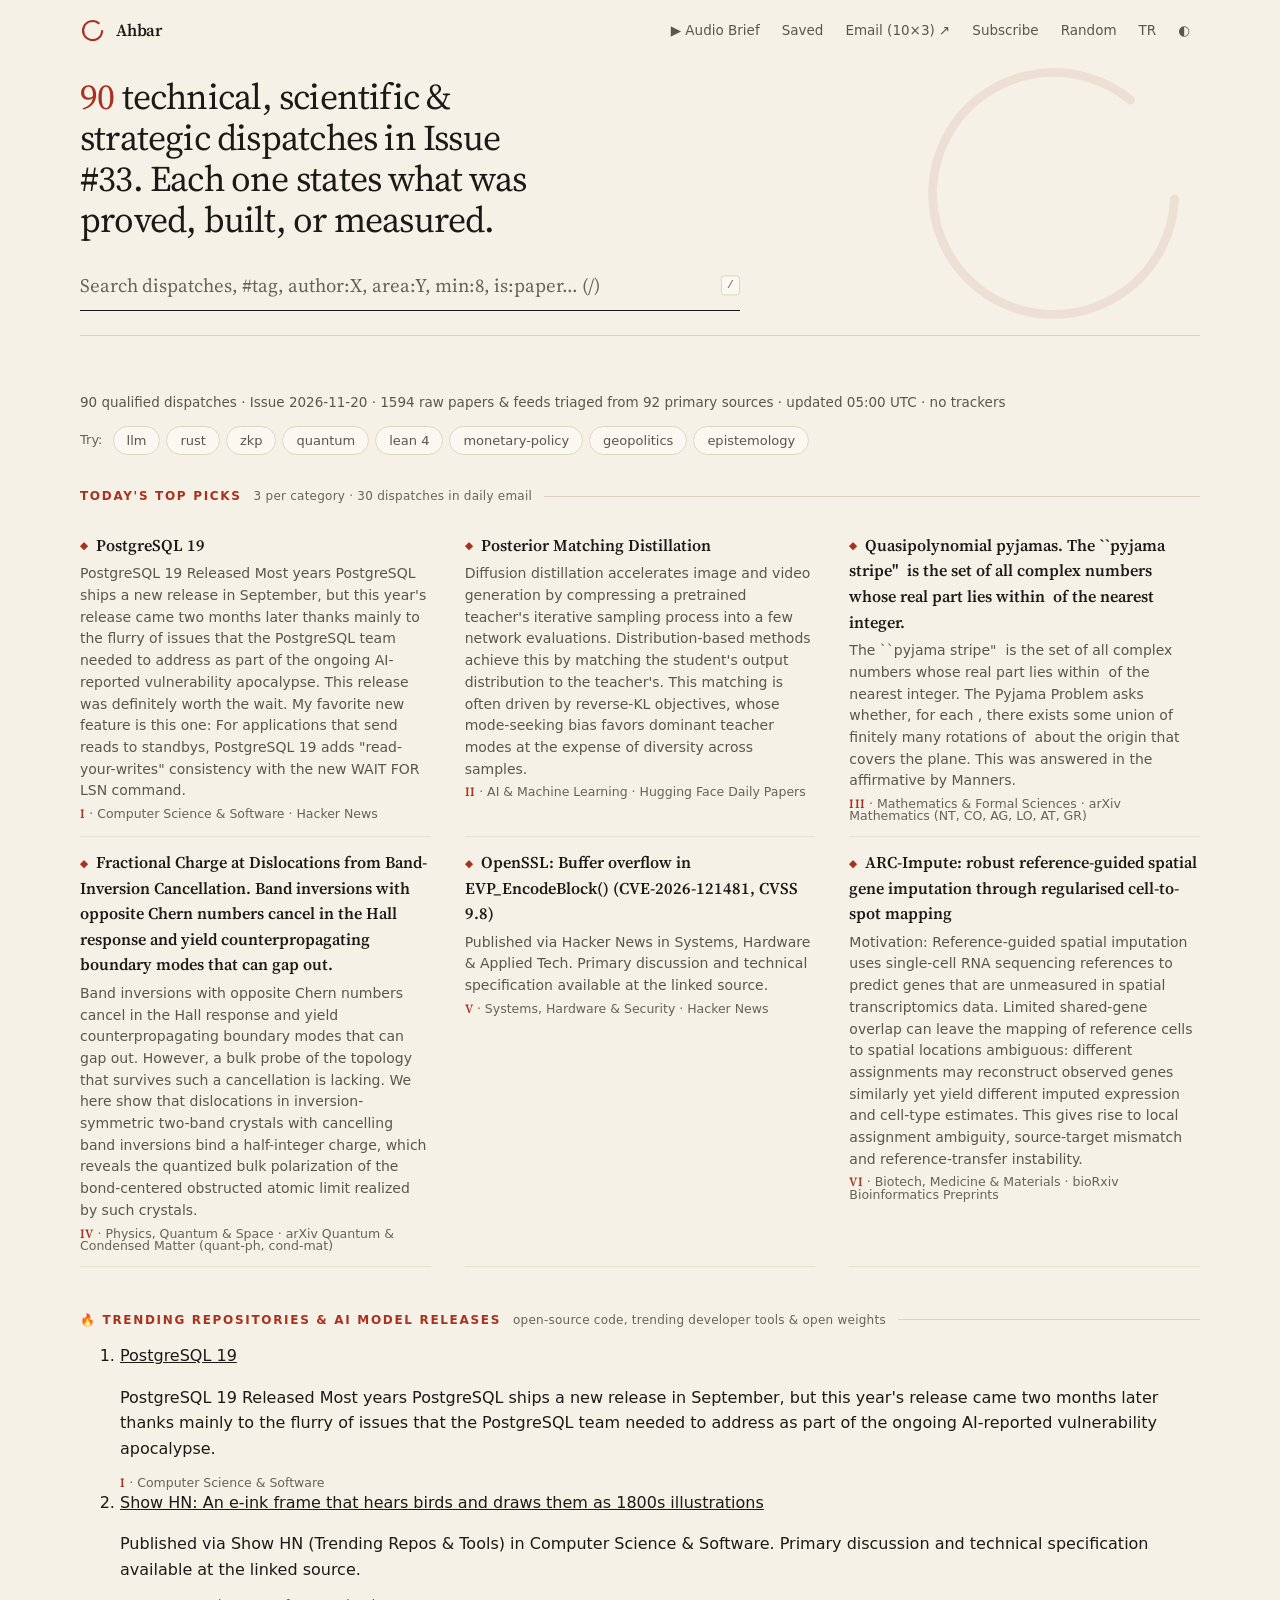
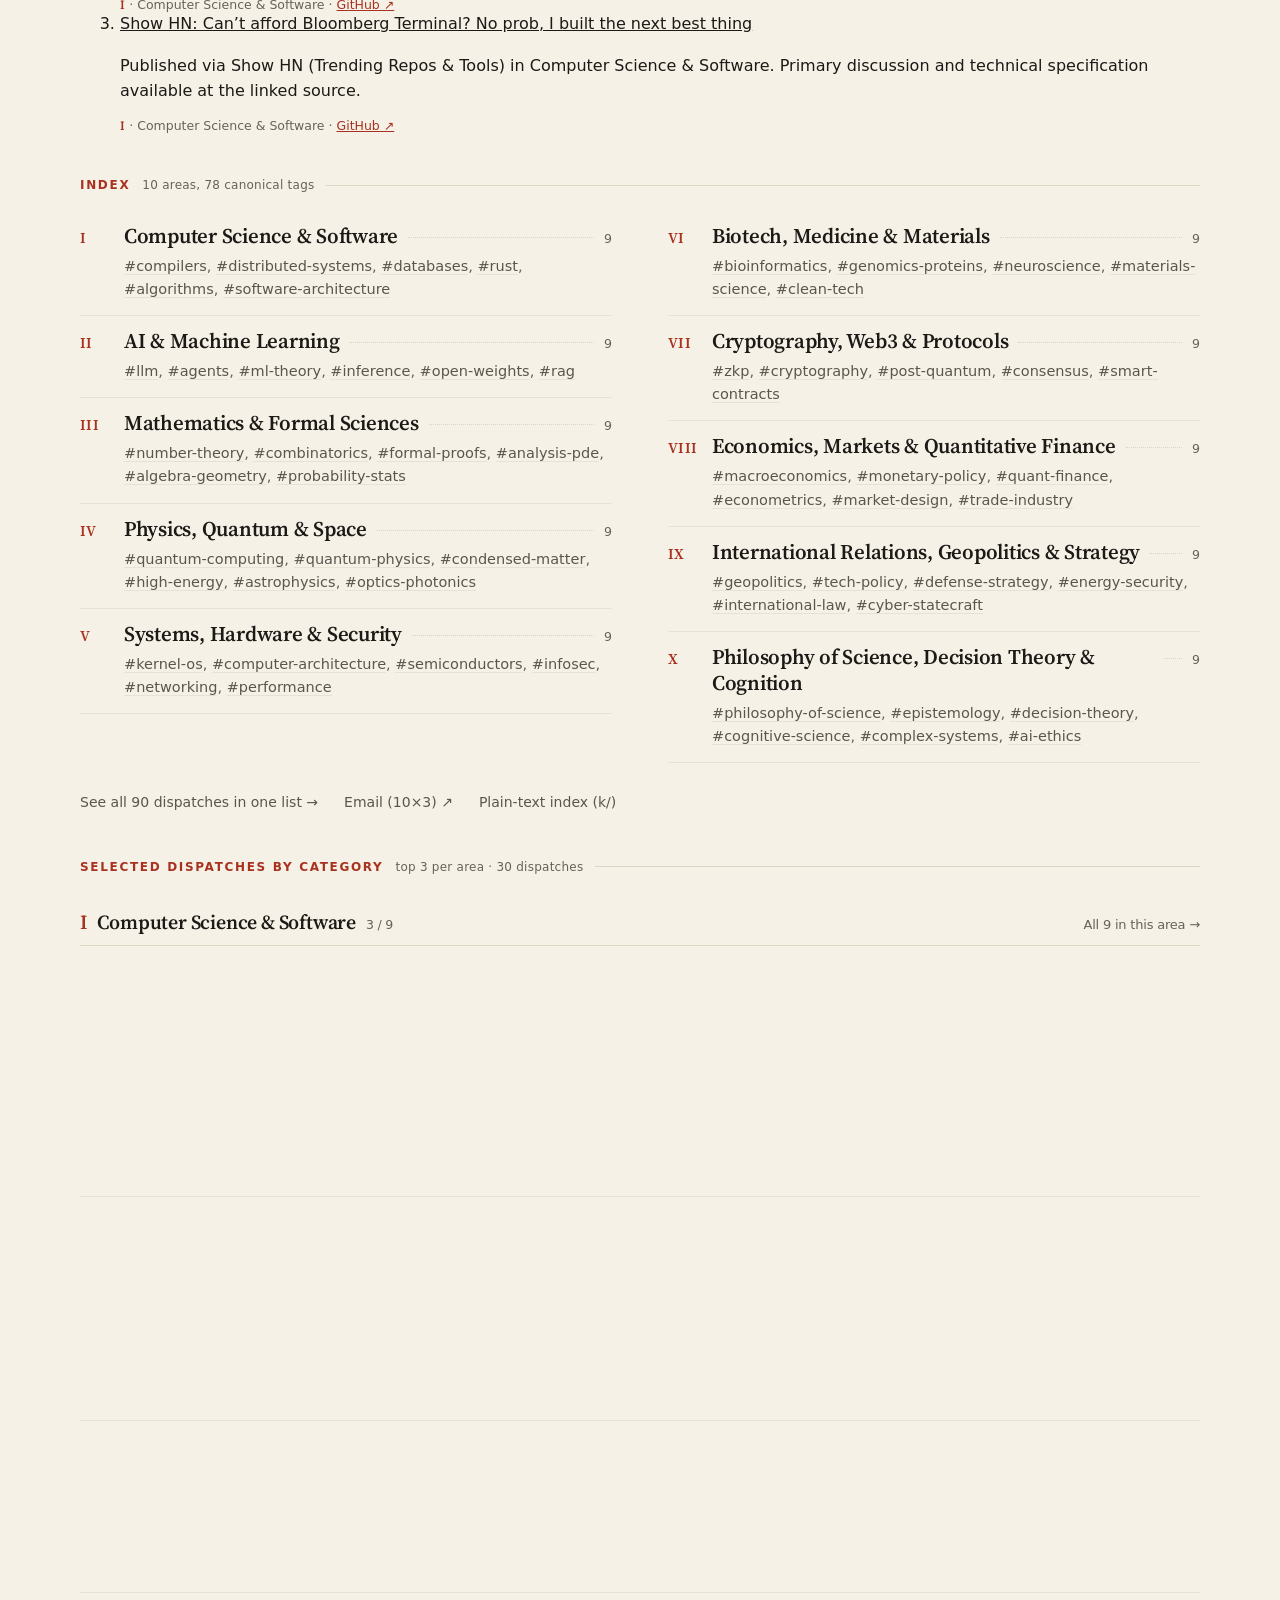
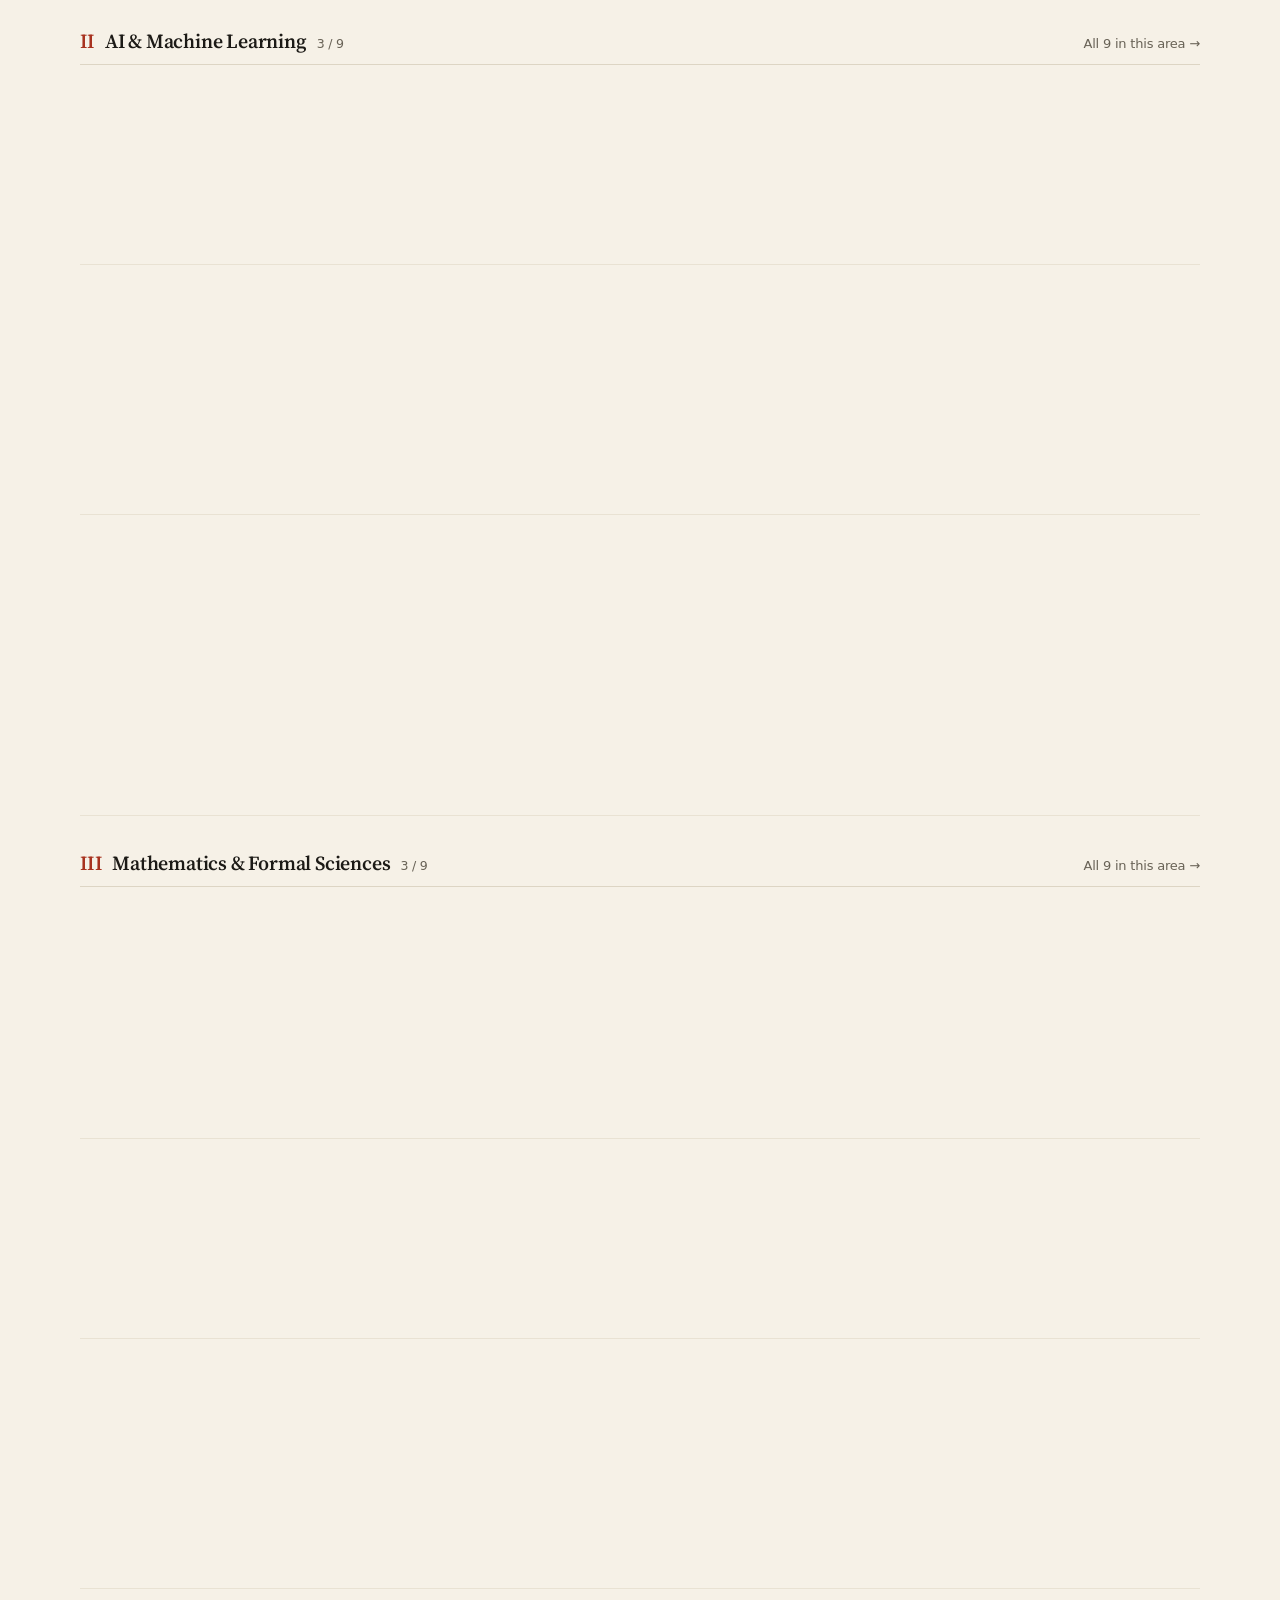
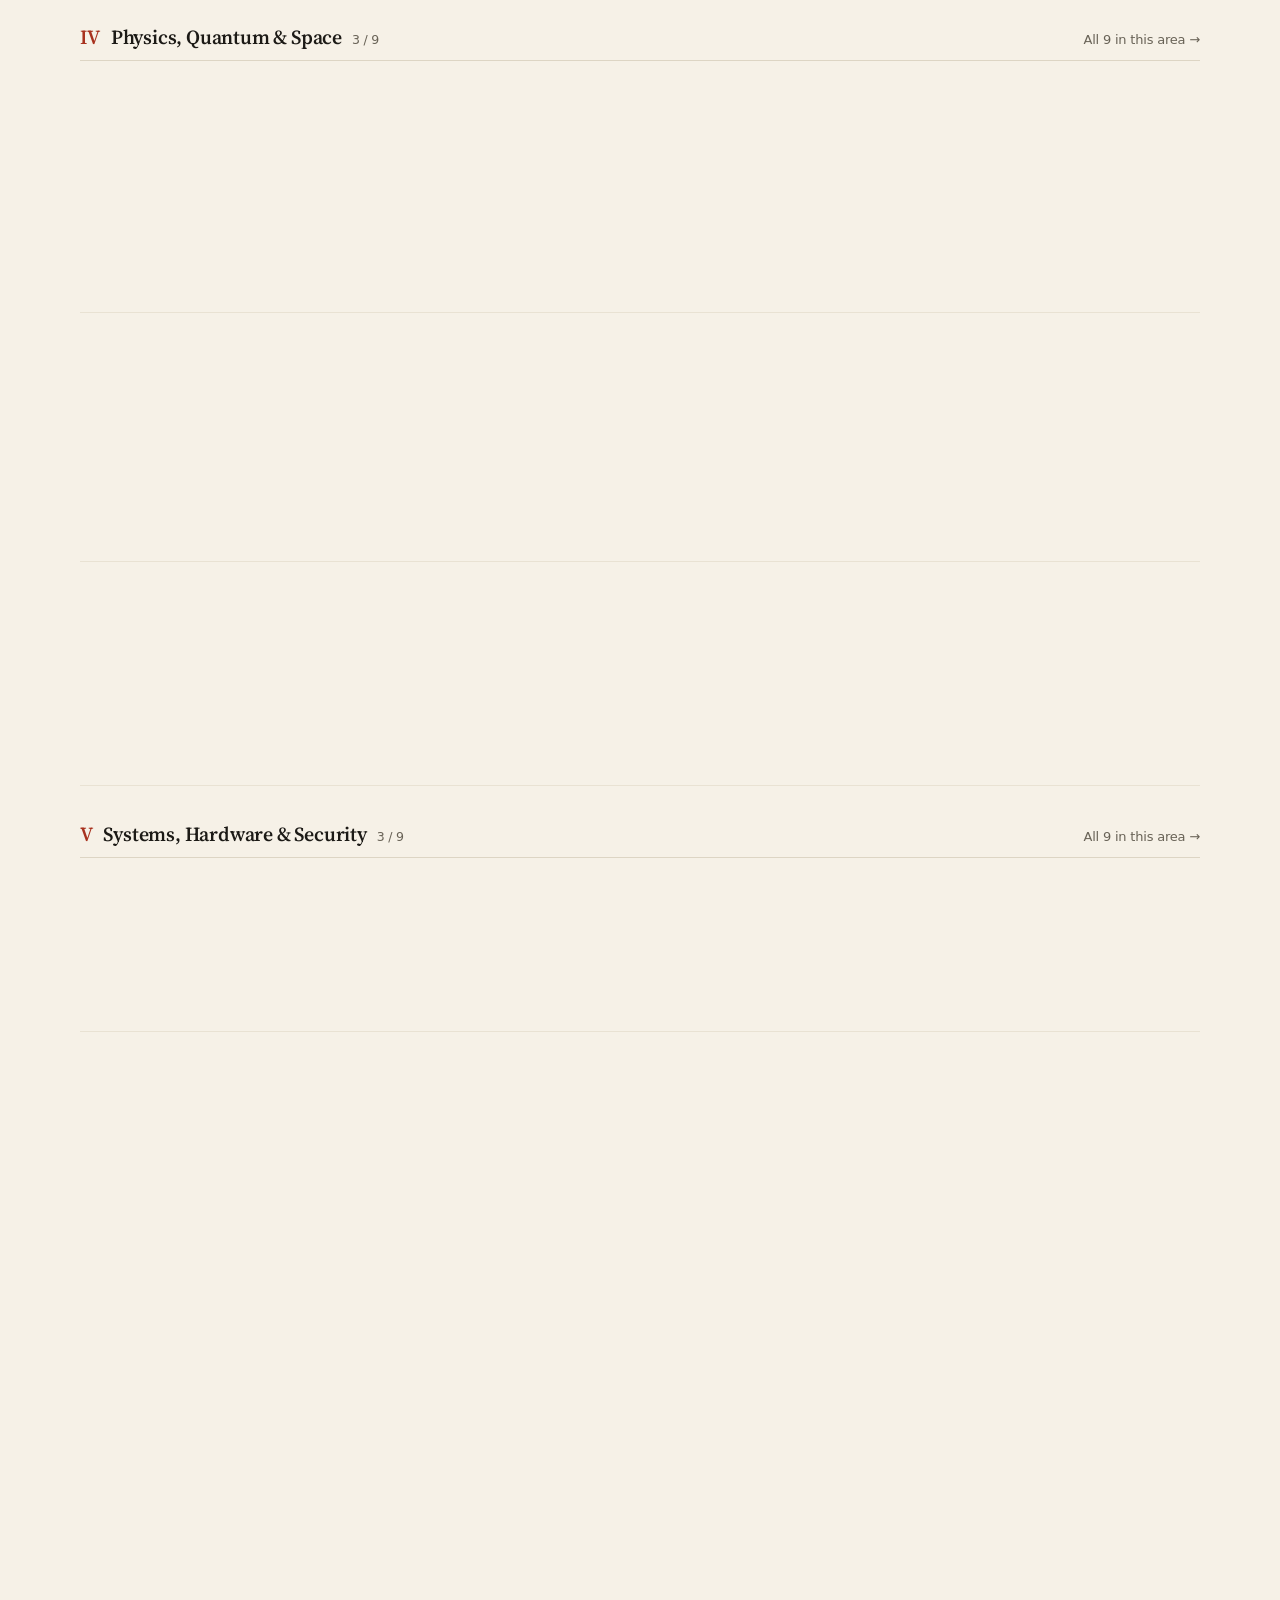
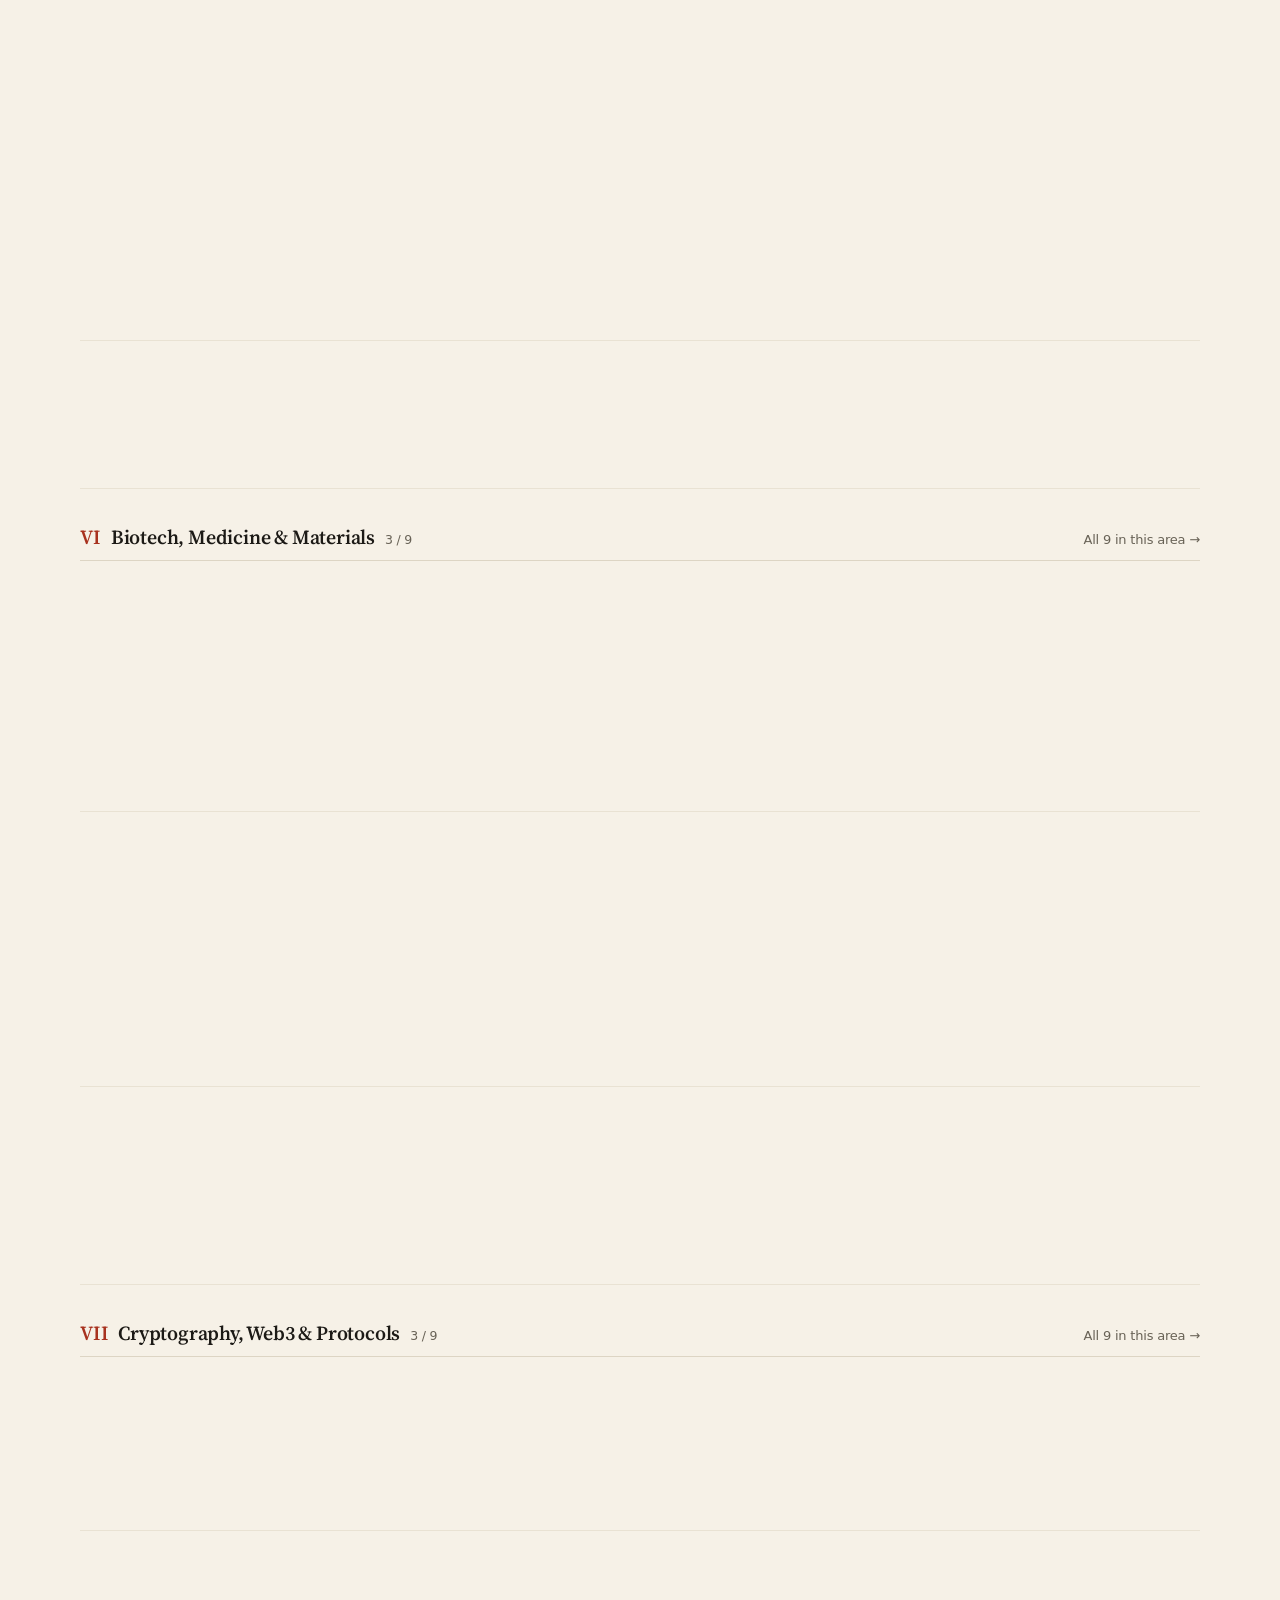
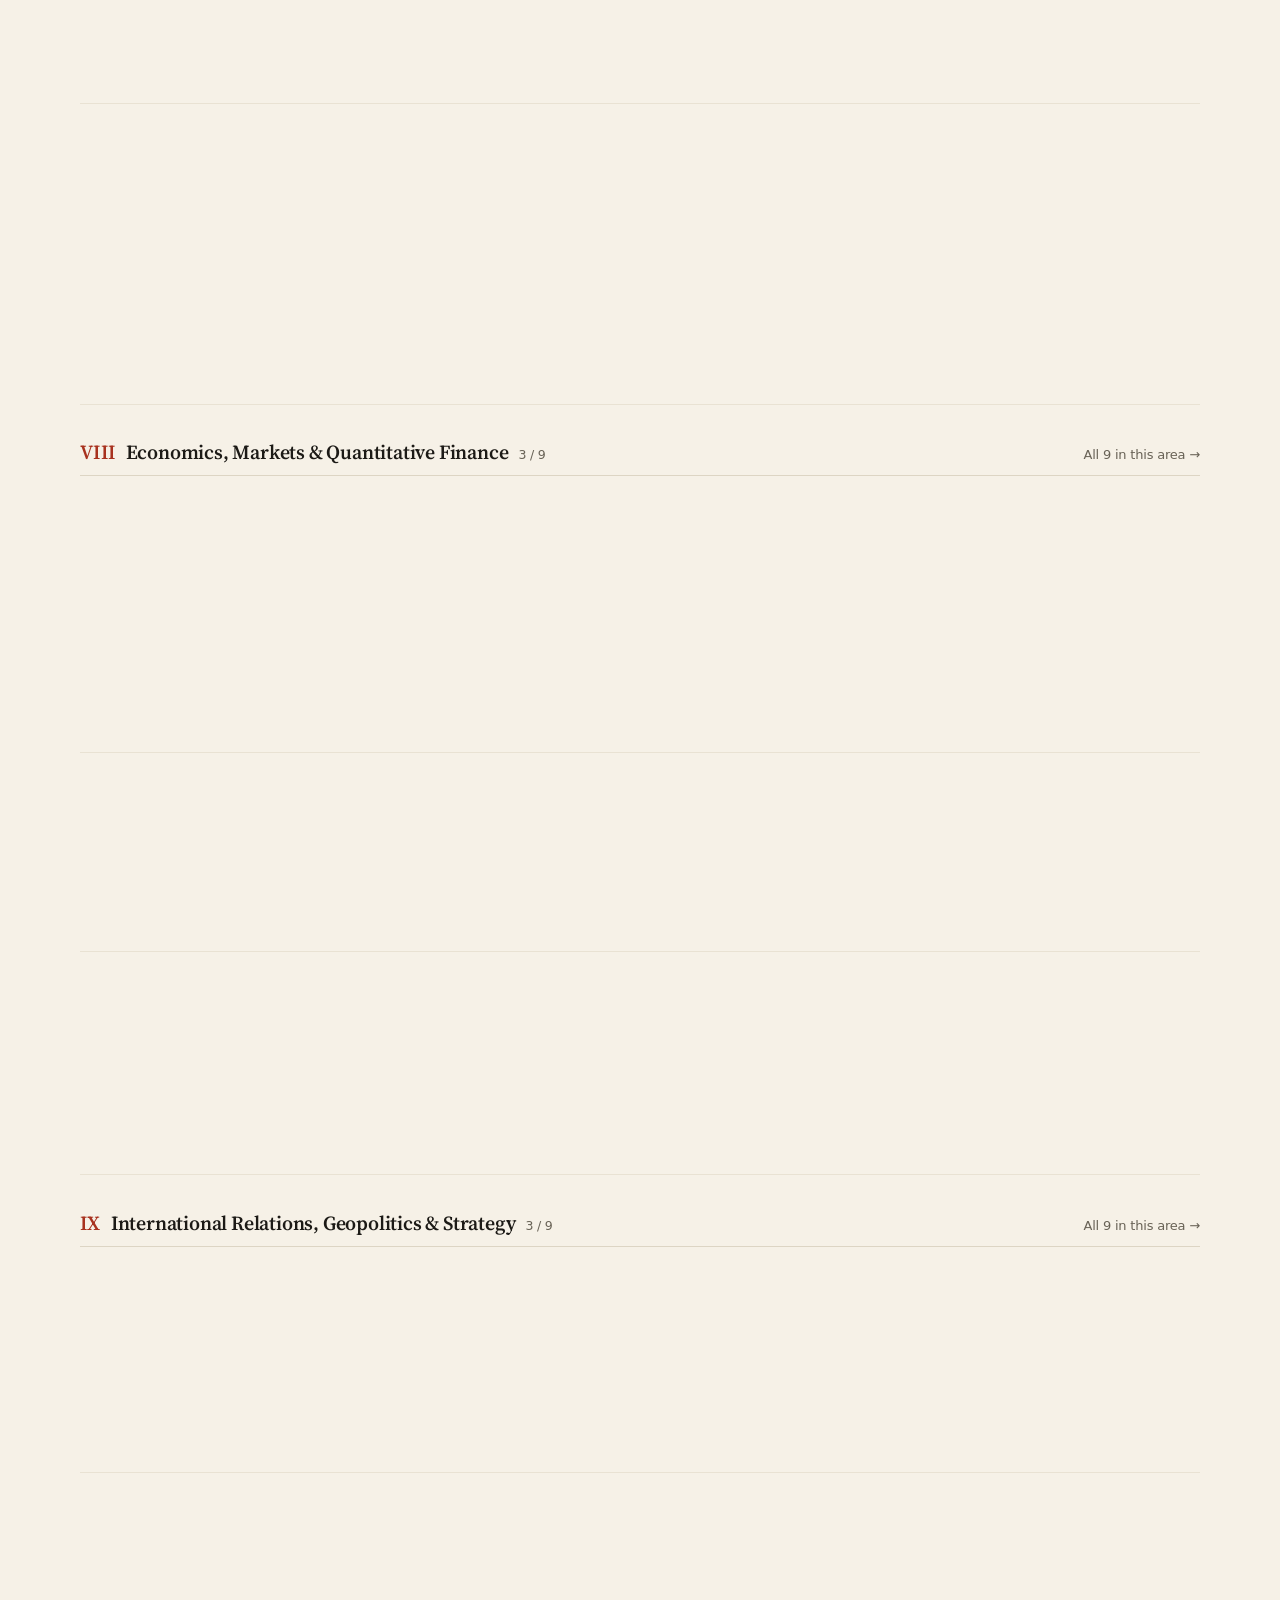
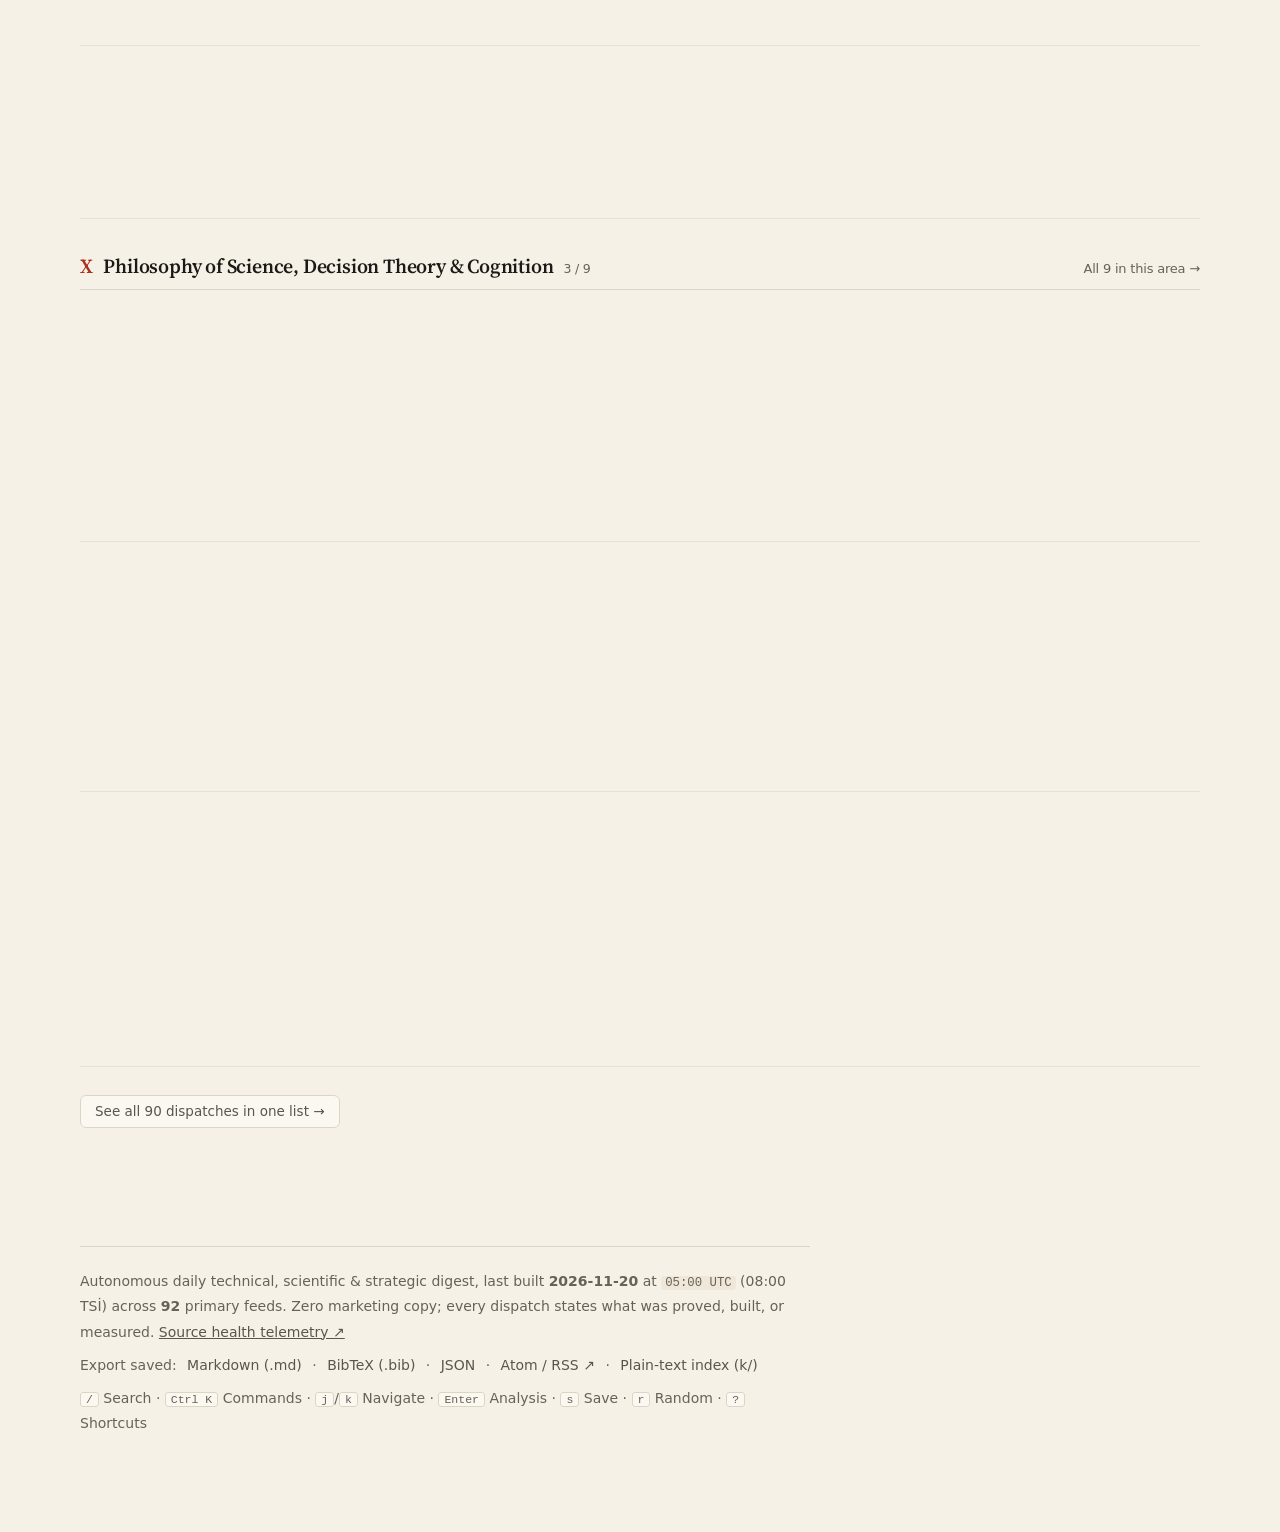
==== commit b9821d0d: "chore(issue): publish daily dispatch for 2026-11-20" ====
--- a/index.html
+++ b/index.html
@@ -483,7 +483,7 @@
   <p id="live" class="vh" role="status" aria-live="polite" aria-atomic="true"></p>
   <main id="list" tabindex="-1">
 <!-- PRERENDER_START -->
-<div class="home" data-pre="1"><p class="proof">90 seçilmiş kayıt · 2026-11-19 · 92 birincil kaynaktan 1597 makale ve besleme tarandı · her gün 08:00 TSİ · izleyici yok</p><p class="tryq"><span>Dene:</span><a class="chip" href="?q=llm" data-q="llm">llm</a><a class="chip" href="?q=rust" data-q="rust">rust</a><a class="chip" href="?q=zkp" data-q="zkp">zkp</a><a class="chip" href="?q=quantum" data-q="quantum">quantum</a><a class="chip" href="?q=lean 4" data-q="lean 4">lean 4</a><a class="chip" href="?q=monetary-policy" data-q="monetary-policy">monetary-policy</a><a class="chip" href="?q=geopolitics" data-q="geopolitics">geopolitics</a><a class="chip" href="?q=epistemology" data-q="epistemology">epistemology</a></p><section class="hsec hp"><h2 class="k">Günün Seçkisi (Top Picks)<span>her kategoriden 3 haber · e-postada 30 kayıt</span></h2><ol class="hpicks"><li><a class="hp-title" href="?item=2026-11-19-02-discord-patch-notes-november-9" data-item="2026-11-19-02-discord-patch-notes-november-9">Discord Patch Notes: November 9, 2026. Check out the finer details of the more technical fixes implemented into Discord recently. — Discord Systems &amp; Database Engineering (Bilgisayar Bilimi &amp; Yazılım)</a><p>Bilgisayar Bilimi &amp; Yazılım alanında Discord Systems &amp; Database Engineering tarafından yayımlanan teknik araştırma ve analiz raporu: Check out the finer details of the more technical fixes implemented into Discord recently.</p><div class="n" style="margin-top:6px;"><span class="rn">I</span> · Bilgisayar Bilimi &amp; Yazılım · Discord Systems &amp; Database Engineering</div></li><li><a class="hp-title" href="?item=2026-11-19-10-worldruler-interactive-world-modeling-under" data-item="2026-11-19-10-worldruler-interactive-world-modeling-under">WorldRuler: Interactive World Modeling under Configurable Rules. Rules govern how player actions change interactive worlds. — Hugging Face Daily Papers (Yapay Zekâ &amp; Makine Öğrenmesi)</a><p>Yapay Zekâ &amp; Makine Öğrenmesi alanında Hugging Face Daily Papers tarafından yayımlanan hakemli/ön-baskı araştırma makalesi: Rules govern how player actions change interactive worlds. Different rules create distinct gameplay experiences within similar scenes and action spaces. For customizable gameplay, generative world models must follow user-defined rules beyond real-world behaviors.</p><div class="n" style="margin-top:6px;"><span class="rn">II</span> · Yapay Zekâ &amp; Makine Öğrenmesi · Hugging Face Daily Papers</div></li><li><a class="hp-title" href="?item=2026-11-19-19-an-atiyah-hirzebruch-to-adams" data-item="2026-11-19-19-an-atiyah-hirzebruch-to-adams">An Atiyah--Hirzebruch to Adams map and the hastened Adams spectral sequence for supercohomology — arXiv Mathematics (NT, CO, AG, LO, AT, GR) (Matematik &amp; Biçimsel Bilimler)</a><p>Matematik &amp; Biçimsel Bilimler alanında arXiv Mathematics (NT, CO, AG, LO, AT, GR) tarafından yayımlanan hakemli/ön-baskı araştırma makalesi: We construct a map of filtered spectra inducing a map from the Atiyah--Hirzebruch spectral sequence (AHSS) to the Baker--Lazarev Adams spectral sequence of a <math display="inline" class="m"><mrow>mathitko</mrow></math>-module <math display="inline" class="m"><mrow>M</mrow></math>. Using this and a theorem of Bruner--Rognes, we construct a hastened Adams spectral sequence (HASS) for the Postnikov truncations of <math display="inline" class="m"><mrow>mathitko</mrow></math> and the connective Adams summand. Then, motivated by questions in quantum field theory, topological phases of matter, and tensor category theory, we apply the HASS to supercohomology, the cohomology theory <math display="inline" class="m"><mrow>I<sub>\mathbb{C</sub><sup></sup>×(τ<sub>≤ 2</sub>mathitko)</mrow></math>, and observe that in examples of interest it is easier to calculate with than either the AHSS or the usual Adams spectral sequence.</p><div class="n" style="margin-top:6px;"><span class="rn">III</span> · Matematik &amp; Biçimsel Bilimler · arXiv Mathematics (NT, CO, AG, LO, AT, GR)</div></li><li><a class="hp-title" href="?item=2026-11-19-30-residual-allan-stability-under-periodic" data-item="2026-11-19-30-residual-allan-stability-under-periodic">Residual Allan Stability under Periodic Auxiliary Ramsey Sampling — arXiv Quantum &amp; Condensed Matter (quant-ph, cond-mat) (Fizik, Kuantum &amp; Uzay)</a><p>Fizik, Kuantum &amp; Uzay alanında arXiv Quantum &amp; Condensed Matter (quant-ph, cond-mat) tarafından yayımlanan hakemli/ön-baskı araştırma makalesi: The timing of auxiliary Ramsey measurements can change the frequency stability associated with a drifting pulse shift at a fixed nominal Fisher-information rate for a constant shift. For periodic instantaneous observations of an Ornstein-Uhlenbeck shift with causal prediction between updates, we derive the exact residual covariance averaged over the update cycle and the corresponding Allan variance at arbitrary averaging times. Relative to a continuous Kalman reference at the same information rate, periodic estimation increases the cycle-averaged estimation-error variance, reduces the short-time residual Allan variance, and increases its long-time value.</p><div class="n" style="margin-top:6px;"><span class="rn">IV</span> · Fizik, Kuantum &amp; Uzay · arXiv Quantum &amp; Condensed Matter (quant-ph, cond-mat)</div></li><li><a class="hp-title" href="?item=2026-11-19-37-security-updates-for-wednesday" data-item="2026-11-19-37-security-updates-for-wednesday">Security updates for Wednesday — LWN.net (Linux &amp; Kernel Engineering) (Sistem, Donanım &amp; Tüketici Teknolojisi)</a><p>Sistem, Donanım &amp; Tüketici Teknolojisi alanında LWN.net (Linux &amp; Kernel Engineering) tarafından yayımlanan teknik araştırma ve analiz raporu: Security updates have been issued by AlmaLinux (.NET 10.0, .NET 11.0, .NET 8.0, .NET 9.0, bind, bind9.18, buildah, c-ares, cjose, cockpit, cockpit-files, cockpit-machines, cockpit-podman, containernetworking-plugins, crun, delve, dhcp, dogtag-pki, dovecot, dpdk, edk2, emacs, environment-modules, expat, fetchmail, firefox, flatpak, flatpak-builder, freerdp, gcc, gcc-toolset-15-gcc, gcc-toolset-16-gcc, git-lfs, glib2,…</p><div class="n" style="margin-top:6px;"><span class="rn">V</span> · Sistem, Donanım &amp; Tüketici Teknolojisi · LWN.net (Linux &amp; Kernel Engineering)</div></li><li><a class="hp-title" href="?item=2026-11-19-46-haricot-de-novo-assembly-of" data-item="2026-11-19-46-haricot-de-novo-assembly-of">HARICOT: De Novo Assembly of Raw Nanopore Signals using Fuzzy de Bruijn Graphs — bioRxiv Bioinformatics Preprints (Biyoteknoloji, Tıp &amp; Malzeme Bilimi)</a><p>Biyoteknoloji, Tıp &amp; Malzeme Bilimi alanında bioRxiv Bioinformatics Preprints tarafından yayımlanan hakemli/ön-baskı araştırma makalesi: Nanopore sequencing enables reading long nucleotide sequences by measuring characteristic changes in ionic current as molecules pass through a nanopore. These current measurements, known as raw signals, can be analyzed without translating them into bases (i.e., without basecalling), which provides fast and resource-efficient genome analysis. Prior work, Rawsamble, enables finding overlaps between raw nanopore signals, without basecalling them, and generating assemblies from these overlaps with off-the-shelf assemblers such as miniasm.</p><div class="n" style="margin-top:6px;"><span class="rn">VI</span> · Biyoteknoloji, Tıp &amp; Malzeme Bilimi · bioRxiv Bioinformatics Preprints</div></li></ol></section><section class="hsec"><h2 class="k">Fihrist<span>10 alan, 78 kanonik etiket</span></h2><ol class="fx"><li class="fe"><a class="ft" href="?area=cs" data-area="cs"><span class="rn">I</span><span class="fn">Bilgisayar Bilimi &amp; Yazılım</span><span class="ld"></span><span class="n">9</span></a><p class="fc"><a href="?area=cs&amp;tag=rust" data-area-tag="cs:rust">#rust</a>, <a href="?area=cs&amp;tag=c-cpp" data-area-tag="cs:c-cpp">#c-cpp</a>, <a href="?area=cs&amp;tag=go" data-area-tag="cs:go">#go</a>, <a href="?area=cs&amp;tag=python" data-area-tag="cs:python">#python</a>, <a href="?area=cs&amp;tag=typescript" data-area-tag="cs:typescript">#typescript</a>, <a href="?area=cs&amp;tag=compilers" data-area-tag="cs:compilers">#compilers</a></p></li><li class="fe"><a class="ft" href="?area=ai" data-area="ai"><span class="rn">II</span><span class="fn">Yapay Zekâ &amp; Makine Öğrenmesi</span><span class="ld"></span><span class="n">9</span></a><p class="fc"><a href="?area=ai&amp;tag=llm" data-area-tag="ai:llm">#llm</a>, <a href="?area=ai&amp;tag=agents" data-area-tag="ai:agents">#agents</a>, <a href="?area=ai&amp;tag=inference" data-area-tag="ai:inference">#inference</a>, <a href="?area=ai&amp;tag=rag" data-area-tag="ai:rag">#rag</a>, <a href="?area=ai&amp;tag=ml-theory" data-area-tag="ai:ml-theory">#ml-theory</a>, <a href="?area=ai&amp;tag=computer-vision" data-area-tag="ai:computer-vision">#computer-vision</a></p></li><li class="fe"><a class="ft" href="?area=math" data-area="math"><span class="rn">III</span><span class="fn">Matematik &amp; Biçimsel Bilimler</span><span class="ld"></span><span class="n">9</span></a><p class="fc"><a href="?area=math&amp;tag=number-theory" data-area-tag="math:number-theory">#number-theory</a>, <a href="?area=math&amp;tag=combinatorics" data-area-tag="math:combinatorics">#combinatorics</a>, <a href="?area=math&amp;tag=logic" data-area-tag="math:logic">#logic</a>, <a href="?area=math&amp;tag=formal-proofs" data-area-tag="math:formal-proofs">#formal-proofs</a>, <a href="?area=math&amp;tag=algebra-geometry" data-area-tag="math:algebra-geometry">#algebra-geometry</a>, <a href="?area=math&amp;tag=analysis-pde" data-area-tag="math:analysis-pde">#analysis-pde</a></p></li><li class="fe"><a class="ft" href="?area=physics" data-area="physics"><span class="rn">IV</span><span class="fn">Fizik, Kuantum &amp; Uzay</span><span class="ld"></span><span class="n">9</span></a><p class="fc"><a href="?area=physics&amp;tag=quantum-computing" data-area-tag="physics:quantum-computing">#quantum-computing</a>, <a href="?area=physics&amp;tag=quantum-physics" data-area-tag="physics:quantum-physics">#quantum-physics</a>, <a href="?area=physics&amp;tag=condensed-matter" data-area-tag="physics:condensed-matter">#condensed-matter</a>, <a href="?area=physics&amp;tag=astrophysics" data-area-tag="physics:astrophysics">#astrophysics</a>, <a href="?area=physics&amp;tag=high-energy" data-area-tag="physics:high-energy">#high-energy</a>, <a href="?area=physics&amp;tag=optics-photonics" data-area-tag="physics:optics-photonics">#optics-photonics</a></p></li><li class="fe"><a class="ft" href="?area=systems" data-area="systems"><span class="rn">V</span><span class="fn">Sistem, Donanım &amp; Tüketici Teknolojisi</span><span class="ld"></span><span class="n">9</span></a><p class="fc"><a href="?area=systems&amp;tag=kernel-os" data-area-tag="systems:kernel-os">#kernel-os</a>, <a href="?area=systems&amp;tag=semiconductors" data-area-tag="systems:semiconductors">#semiconductors</a>, <a href="?area=systems&amp;tag=computer-architecture" data-area-tag="systems:computer-architecture">#computer-architecture</a>, <a href="?area=systems&amp;tag=infosec" data-area-tag="systems:infosec">#infosec</a>, <a href="?area=systems&amp;tag=networking" data-area-tag="systems:networking">#networking</a>, <a href="?area=systems&amp;tag=embedded" data-area-tag="systems:embedded">#embedded</a></p></li><li class="fe"><a class="ft" href="?area=bio" data-area="bio"><span class="rn">VI</span><span class="fn">Biyoteknoloji, Tıp &amp; Malzeme Bilimi</span><span class="ld"></span><span class="n">9</span></a><p class="fc"><a href="?area=bio&amp;tag=bioinformatics" data-area-tag="bio:bioinformatics">#bioinformatics</a>, <a href="?area=bio&amp;tag=genomics-proteins" data-area-tag="bio:genomics-proteins">#genomics-proteins</a>, <a href="?area=bio&amp;tag=neuroscience" data-area-tag="bio:neuroscience">#neuroscience</a>, <a href="?area=bio&amp;tag=materials-science" data-area-tag="bio:materials-science">#materials-science</a>, <a href="?area=bio&amp;tag=clean-tech" data-area-tag="bio:clean-tech">#clean-tech</a>, <a href="?area=bio&amp;tag=climate-earth" data-area-tag="bio:climate-earth">#climate-earth</a></p></li><li class="fe"><a class="ft" href="?area=crypto" data-area="crypto"><span class="rn">VII</span><span class="fn">Kriptografi, Web3 &amp; Dağıtık Protokoller</span><span class="ld"></span><span class="n">9</span></a><p class="fc"><a href="?area=crypto&amp;tag=cryptography" data-area-tag="crypto:cryptography">#cryptography</a>, <a href="?area=crypto&amp;tag=zkp" data-area-tag="crypto:zkp">#zkp</a>, <a href="?area=crypto&amp;tag=post-quantum" data-area-tag="crypto:post-quantum">#post-quantum</a>, <a href="?area=crypto&amp;tag=consensus" data-area-tag="crypto:consensus">#consensus</a>, <a href="?area=crypto&amp;tag=smart-contracts" data-area-tag="crypto:smart-contracts">#smart-contracts</a>, <a href="?area=crypto&amp;tag=mev-defi" data-area-tag="crypto:mev-defi">#mev-defi</a></p></li><li class="fe"><a class="ft" href="?area=econ" data-area="econ"><span class="rn">VIII</span><span class="fn">Ekonomi, Finans &amp; Makro Analiz</span><span class="ld"></span><span class="n">9</span></a><p class="fc"><a href="?area=econ&amp;tag=macroeconomics" data-area-tag="econ:macroeconomics">#macroeconomics</a>, <a href="?area=econ&amp;tag=monetary-policy" data-area-tag="econ:monetary-policy">#monetary-policy</a>, <a href="?area=econ&amp;tag=quant-finance" data-area-tag="econ:quant-finance">#quant-finance</a>, <a href="?area=econ&amp;tag=econometrics" data-area-tag="econ:econometrics">#econometrics</a>, <a href="?area=econ&amp;tag=market-design" data-area-tag="econ:market-design">#market-design</a>, <a href="?area=econ&amp;tag=trade-industry" data-area-tag="econ:trade-industry">#trade-industry</a></p></li><li class="fe"><a class="ft" href="?area=geopolitics" data-area="geopolitics"><span class="rn">IX</span><span class="fn">Uluslararası İlişkiler, Jeopolitik &amp; Strateji</span><span class="ld"></span><span class="n">9</span></a><p class="fc"><a href="?area=geopolitics&amp;tag=geopolitics" data-area-tag="geopolitics:geopolitics">#geopolitics</a>, <a href="?area=geopolitics&amp;tag=tech-policy" data-area-tag="geopolitics:tech-policy">#tech-policy</a>, <a href="?area=geopolitics&amp;tag=defense-strategy" data-area-tag="geopolitics:defense-strategy">#defense-strategy</a>, <a href="?area=geopolitics&amp;tag=energy-security" data-area-tag="geopolitics:energy-security">#energy-security</a>, <a href="?area=geopolitics&amp;tag=international-law" data-area-tag="geopolitics:international-law">#international-law</a>, <a href="?area=geopolitics&amp;tag=cyber-statecraft" data-area-tag="geopolitics:cyber-statecraft">#cyber-statecraft</a></p></li><li class="fe"><a class="ft" href="?area=philosophy" data-area="philosophy"><span class="rn">X</span><span class="fn">Bilim Felsefesi, Karar Kuramı &amp; Bilişsel Bilimler</span><span class="ld"></span><span class="n">9</span></a><p class="fc"><a href="?area=philosophy&amp;tag=philosophy-of-science" data-area-tag="philosophy:philosophy-of-science">#philosophy-of-science</a>, <a href="?area=philosophy&amp;tag=epistemology" data-area-tag="philosophy:epistemology">#epistemology</a>, <a href="?area=philosophy&amp;tag=decision-theory" data-area-tag="philosophy:decision-theory">#decision-theory</a>, <a href="?area=philosophy&amp;tag=cognitive-science" data-area-tag="philosophy:cognitive-science">#cognitive-science</a>, <a href="?area=philosophy&amp;tag=complex-systems" data-area-tag="philosophy:complex-systems">#complex-systems</a>, <a href="?area=philosophy&amp;tag=ai-ethics" data-area-tag="philosophy:ai-ethics">#ai-ethics</a></p></li></ol><p class="hlinks"><a href="?all=1" data-all="1">Tüm kayıtları tek listede gör (90) →</a><a href="data/sample-email-tr.html" target="_blank" rel="noopener">Günlük E-Posta Önizlemesi (10×3 = 30 Kayıt) ↗</a><a href="k/">Düz metin dizini (k/)</a></p></section><section class="hsec"><h2 class="k">Kategorilere Göre Günün Kayıtları<span>her alandan öne çıkan 3 kayıt</span></h2><div style="margin-top:20px;"><h2 class="sh" style="margin-top:12px;"><a href="?area=cs" data-area="cs" style="text-decoration:none;border:0;color:var(--ink);"><span class="rn">I</span> Bilgisayar Bilimi &amp; Yazılım</a> <span class="n">3 →</span></h2><div class="recs"><article class="rec" id="rec-2026-11-19-02-discord-patch-notes-november-9" data-idx="0"><div class="no">01</div><div class="rb"><div class="nm"><a class="name" href="?item=2026-11-19-02-discord-patch-notes-november-9" data-item="2026-11-19-02-discord-patch-notes-november-9">Discord Patch Notes: November 9, 2026. Check out the finer details of the more technical fixes implemented into Discord recently. — Discord Systems &amp; Database Engineering (Bilgisayar Bilimi &amp; Yazılım)</a> <span class="host">Discord Systems &amp; Database Engineering</span></div><p class="desc">Bilgisayar Bilimi &amp; Yazılım alanında Discord Systems &amp; Database Engineering tarafından yayımlanan teknik araştırma ve analiz raporu: Check out the finer details of the more technical fixes implemented into Discord recently.</p><div class="mt"><span class="itags"><a href="?tag=rust" data-tag="rust">#rust</a><a href="?tag=databases" data-tag="databases">#databases</a></span><span class="meta"><a class="arch" href="https://discord.com/blog/discord-patch-notes-november-9-2026" target="_blank" rel="noopener">kaynak ↗</a></span></div></div></article><article class="rec" id="rec-2026-11-19-01-show-hn-an-e-ink" data-idx="1"><div class="no">02</div><div class="rb"><div class="nm"><a class="name" href="?item=2026-11-19-01-show-hn-an-e-ink" data-item="2026-11-19-01-show-hn-an-e-ink">Show HN: An e-ink frame that hears birds and draws them as 1800s illustrations — Show HN (Trending Repos &amp; Tools) (Bilgisayar Bilimi &amp; Yazılım)</a> <span class="host">Show HN (Trending Repos &amp; Tools)</span></div><p class="desc">Bilgisayar Bilimi &amp; Yazılım alanında Show HN (Trending Repos &amp; Tools) tarafından yayımlanan teknik araştırma ve analiz raporu: Published via Show HN (Trending Repos &amp; Tools) in Computer Science &amp; Software. Primary discussion and technical specification available at the linked source.</p><div class="mt"><span class="itags"><a href="?tag=trending-repo" data-tag="trending-repo">#trending-repo</a><a href="?tag=open-source" data-tag="open-source">#open-source</a></span><span class="meta"><a class="arch" href="https://github.com/arnegiacomo/fugleramme" target="_blank" rel="noopener">kaynak ↗</a></span></div></div></article><article class="rec" id="rec-2026-11-19-03-unauthenticated-remote-code-execution-in" data-idx="2"><div class="no">03</div><div class="rb"><div class="nm"><a class="name" href="?item=2026-11-19-03-unauthenticated-remote-code-execution-in" data-item="2026-11-19-03-unauthenticated-remote-code-execution-in">Unauthenticated remote code execution in Nginx. Xint is reporting that it has discovered a collection of five critical vulnerabilities in the NGINX web server. — Hacker News (Bilgisayar Bilimi &amp; Yazılım)</a> <span class="host">Hacker News</span></div><p class="desc">Bilgisayar Bilimi &amp; Yazılım alanında Hacker News tarafından yayımlanan teknik araştırma ve analiz raporu: Xint is reporting that it has discovered a collection of five critical vulnerabilities in the NGINX web server. The worst flaw, it says, would allow an unauthenticated attacker to execute commands on an affected nginx server with HTTP/2 enabled . The company also reports a local-privilege escalation (LPE) kernel vulnerability , which was introduced in the 4.15 kernel, in the Stream Control Transmission Protocol (SCTP) subsystem.</p><div class="mt"><span class="itags"><a href="?tag=software-architecture" data-tag="software-architecture">#software-architecture</a><a href="?tag=open-source" data-tag="open-source">#open-source</a></span><span class="meta"><a class="arch" href="https://www.wiz.io/blog/nginx-http2-rce-vulnerabilities" target="_blank" rel="noopener">kaynak ↗</a></span></div></div></article></div></div><div style="margin-top:20px;"><h2 class="sh" style="margin-top:12px;"><a href="?area=ai" data-area="ai" style="text-decoration:none;border:0;color:var(--ink);"><span class="rn">II</span> Yapay Zekâ &amp; Makine Öğrenmesi</a> <span class="n">3 →</span></h2><div class="recs"><article class="rec" id="rec-2026-11-19-10-worldruler-interactive-world-modeling-under" data-idx="3"><div class="no">04</div><div class="rb"><div class="nm"><a class="name" href="?item=2026-11-19-10-worldruler-interactive-world-modeling-under" data-item="2026-11-19-10-worldruler-interactive-world-modeling-under">WorldRuler: Interactive World Modeling under Configurable Rules. Rules govern how player actions change interactive worlds. — Hugging Face Daily Papers (Yapay Zekâ &amp; Makine Öğrenmesi)</a> <span class="host">Hugging Face Daily Papers</span></div><p class="desc">Yapay Zekâ &amp; Makine Öğrenmesi alanında Hugging Face Daily Papers tarafından yayımlanan hakemli/ön-baskı araştırma makalesi: Rules govern how player actions change interactive worlds. Different rules create distinct gameplay experiences within similar scenes and action spaces. For customizable gameplay, generative world models must follow user-defined rules beyond real-world behaviors.</p><div class="mt"><span class="itags"><a href="?tag=llm" data-tag="llm">#llm</a><a href="?tag=open-weights" data-tag="open-weights">#open-weights</a><a href="?tag=combinatorics" data-tag="combinatorics">#combinatorics</a></span><span class="meta"><a class="arch" href="https://arxiv.org/abs/2611.24869" target="_blank" rel="noopener">kaynak ↗</a></span></div></div></article><article class="rec" id="rec-2026-11-19-11-hint-wam-hindsight-informed-training" data-idx="4"><div class="no">05</div><div class="rb"><div class="nm"><a class="name" href="?item=2026-11-19-11-hint-wam-hindsight-informed-training" data-item="2026-11-19-11-hint-wam-hindsight-informed-training">HINT-WAM: Hindsight-Informed Training for World Action Models — Hugging Face Daily Papers (Yapay Zekâ &amp; Makine Öğrenmesi)</a> <span class="host">Hugging Face Daily Papers</span></div><p class="desc">Yapay Zekâ &amp; Makine Öğrenmesi alanında Hugging Face Daily Papers tarafından yayımlanan hakemli/ön-baskı araştırma makalesi: World action models (WAMs) have shown promising generalization and data efficiency in robot manipulation by coupling action generation with predictions of future visual dynamics. Translating these capabilities into reliable task execution, however, remains a challenge for existing post-training methods. Offline supervised fine-tuning provides dense supervision on expert trajectories, but its flow-matching action expert is trained only on noised demonstration actions and never on the intermediate states produced by its own sampler; task-specific adaptation can also compromise pretrained capabilities.</p><div class="mt"><span class="itags"><a href="?tag=llm" data-tag="llm">#llm</a><a href="?tag=open-weights" data-tag="open-weights">#open-weights</a><a href="?tag=robotics" data-tag="robotics">#robotics</a><a href="?tag=reinforcement-learning" data-tag="reinforcement-learning">#reinforcement-learning</a></span><span class="meta"><a class="arch" href="https://arxiv.org/abs/2611.24789" target="_blank" rel="noopener">kaynak ↗</a></span></div></div></article><article class="rec" id="rec-2026-11-19-12-lighttar-light-and-fast-target" data-idx="5"><div class="no">06</div><div class="rb"><div class="nm"><a class="name" href="?item=2026-11-19-12-lighttar-light-and-fast-target" data-item="2026-11-19-12-lighttar-light-and-fast-target">LightTAR: Light and Fast Target-Aware Representations for Multimodal Tabular Learning — Hugging Face Daily Papers (Yapay Zekâ &amp; Makine Öğrenmesi)</a> <span class="host">Hugging Face Daily Papers</span></div><p class="desc">Yapay Zekâ &amp; Makine Öğrenmesi alanında Hugging Face Daily Papers tarafından yayımlanan hakemli/ön-baskı araştırma makalesi: Multimodal tabular learning involves classification and regression on tables combining structured numerical and categorical features with unstructured text and images. These unstructured fields are commonly represented by pretrained encoder embeddings reduced with principal component analysis (PCA). This reduction prioritizes input variance but may overlook information relevant to predicting the target.</p><div class="mt"><span class="itags"><a href="?tag=llm" data-tag="llm">#llm</a><a href="?tag=open-weights" data-tag="open-weights">#open-weights</a><a href="?tag=neuroscience" data-tag="neuroscience">#neuroscience</a></span><span class="meta"><a class="arch" href="https://arxiv.org/abs/2611.17600" target="_blank" rel="noopener">kaynak ↗</a></span></div></div></article></div></div><div style="margin-top:20px;"><h2 class="sh" style="margin-top:12px;"><a href="?area=math" data-area="math" style="text-decoration:none;border:0;color:var(--ink);"><span class="rn">III</span> Matematik &amp; Biçimsel Bilimler</a> <span class="n">3 →</span></h2><div class="recs"><article class="rec" id="rec-2026-11-19-19-an-atiyah-hirzebruch-to-adams" data-idx="6"><div class="no">07</div><div class="rb"><div class="nm"><a class="name" href="?item=2026-11-19-19-an-atiyah-hirzebruch-to-adams" data-item="2026-11-19-19-an-atiyah-hirzebruch-to-adams">An Atiyah--Hirzebruch to Adams map and the hastened Adams spectral sequence for supercohomology — arXiv Mathematics (NT, CO, AG, LO, AT, GR) (Matematik &amp; Biçimsel Bilimler)</a> <span class="host">arXiv Mathematics (NT, CO, AG, LO, AT, GR)</span></div><p class="desc">Matematik &amp; Biçimsel Bilimler alanında arXiv Mathematics (NT, CO, AG, LO, AT, GR) tarafından yayımlanan hakemli/ön-baskı araştırma makalesi: We construct a map of filtered spectra inducing a map from the Atiyah--Hirzebruch spectral sequence (AHSS) to the Baker--Lazarev Adams spectral sequence of a <math display="inline" class="m"><mrow>mathitko</mrow></math>-module <math display="inline" class="m"><mrow>M</mrow></math>. Using this and a theorem of Bruner--Rognes, we construct a hastened Adams spectral sequence (HASS) for the Postnikov truncations of <math display="inline" class="m"><mrow>mathitko</mrow></math> and the connective Adams summand. Then, motivated by questions in quantum field theory, topological phases of matter, and tensor category theory, we apply the HASS to supercohomology, the cohomology theory <math display="inline" class="m"><mrow>I<sub>\mathbb{C</sub><sup></sup>×(τ<sub>≤ 2</sub>mathitko)</mrow></math>, and observe that in examples of interest it is easier to calculate with than either the AHSS or the usual Adams spectral sequence.</p><div class="mt"><span class="itags"><a href="?tag=number-theory" data-tag="number-theory">#number-theory</a><a href="?tag=combinatorics" data-tag="combinatorics">#combinatorics</a><a href="?tag=topology" data-tag="topology">#topology</a><a href="?tag=high-energy" data-tag="high-energy">#high-energy</a></span><span class="meta"><a class="arch" href="https://arxiv.org/abs/2611.24725v1" target="_blank" rel="noopener">kaynak ↗</a></span></div></div></article><article class="rec" id="rec-2026-11-19-20-cameron-martin-theorem-for-sle" data-idx="7"><div class="no">08</div><div class="rb"><div class="nm"><a class="name" href="?item=2026-11-19-20-cameron-martin-theorem-for-sle" data-item="2026-11-19-20-cameron-martin-theorem-for-sle">Cameron--Martin theorem for SLE welding measures. For <math display="inline" class="m"><mrow>κin(0,4]</mrow></math>, we prove a Cameron--Martin theorem for the welding law induced by SLE<math display="inline" class="m"><mrow><sub></sub>κ</mrow></math> loop measure. — arXiv Mathematics (NT, CO, AG, LO, AT, GR) (Matematik &amp; Biçimsel Bilimler)</a> <span class="host">arXiv Mathematics (NT, CO, AG, LO, AT, GR)</span></div><p class="desc">Matematik &amp; Biçimsel Bilimler alanında arXiv Mathematics (NT, CO, AG, LO, AT, GR) tarafından yayımlanan hakemli/ön-baskı araştırma makalesi: For <math display="inline" class="m"><mrow>κin(0,4]</mrow></math>, we prove a Cameron--Martin theorem for the welding law induced by SLE<math display="inline" class="m"><mrow><sub></sub>κ</mrow></math> loop measure. Under simultaneous left and right composition <math display="inline" class="m"><mrow>hmapstovarphicirc hcircψ<sup>-1</sup></mrow></math>, the transformed law is mutually absolutely continuous with respect to the original law exactly when both maps belong to the Weil--Petersson group, and is mutually singular otherwise. Thus the Weil--Petersson group is the quasi-invariance group of the welding law under composition on either side.</p><div class="mt"><span class="itags"><a href="?tag=number-theory" data-tag="number-theory">#number-theory</a><a href="?tag=combinatorics" data-tag="combinatorics">#combinatorics</a><a href="?tag=probability-stats" data-tag="probability-stats">#probability-stats</a><a href="?tag=logic" data-tag="logic">#logic</a></span><span class="meta"><a class="arch" href="https://arxiv.org/abs/2611.24875v1" target="_blank" rel="noopener">kaynak ↗</a></span></div></div></article><article class="rec" id="rec-2026-11-19-21-two-almost-sure-upper-bounds" data-idx="8"><div class="no">09</div><div class="rb"><div class="nm"><a class="name" href="?item=2026-11-19-21-two-almost-sure-upper-bounds" data-item="2026-11-19-21-two-almost-sure-upper-bounds">Two almost sure upper bounds for sums of random multiplicative functions. Let <math display="inline" class="m"><mrow>f,g</mrow></math> be a squarefree and extended Rademacher random multiplicative functions, respectively. — arXiv Mathematics (NT, CO, AG, LO, AT, GR) (Matematik &amp; Biçimsel Bilimler)</a> <span class="host">arXiv Mathematics (NT, CO, AG, LO, AT, GR)</span></div><p class="desc">Matematik &amp; Biçimsel Bilimler alanında arXiv Mathematics (NT, CO, AG, LO, AT, GR) tarafından yayımlanan hakemli/ön-baskı araştırma makalesi: Let <math display="inline" class="m"><mrow>f,g</mrow></math> be a squarefree and extended Rademacher random multiplicative functions, respectively. We prove that, for every <math display="inline" class="m"><mrow>ε&gt;0</mrow></math>, almost surely <math display="block" class="m m-block"><mrow>big|sum<sub>n ≤ x</sub>fracf(n)sqrtnbig| ≪ (loglog x)<sup>1/4+ε</sup>, qquad big|sum<sub>n≤ x</sub>g(n)big|≪sqrtx(loglog x)<sup>1/4+ε</sup>.</mrow></math> We also show that almost surely, there exist arbitrarily large values of <math display="inline" class="m"><mrow>x</mrow></math> such that <math display="inline" class="m"><mrow>sum<sub>n ≤ x</sub>fracf(n)sqrtn ≫ (loglog x)<sup>1/4+o(1)</sup></mrow></math>. We follow Caich and Durkan and Pearce-Crump by using a version of the Azuma--Hoeffding inequality for martingale difference sequences.</p><div class="mt"><span class="itags"><a href="?tag=number-theory" data-tag="number-theory">#number-theory</a><a href="?tag=combinatorics" data-tag="combinatorics">#combinatorics</a><a href="?tag=probability-stats" data-tag="probability-stats">#probability-stats</a></span><span class="meta"><a class="arch" href="https://arxiv.org/abs/2611.24847v1" target="_blank" rel="noopener">kaynak ↗</a></span></div></div></article></div></div><div style="margin-top:20px;"><h2 class="sh" style="margin-top:12px;"><a href="?area=physics" data-area="physics" style="text-decoration:none;border:0;color:var(--ink);"><span class="rn">IV</span> Fizik, Kuantum &amp; Uzay</a> <span class="n">3 →</span></h2><div class="recs"><article class="rec" id="rec-2026-11-19-30-residual-allan-stability-under-periodic" data-idx="9"><div class="no">10</div><div class="rb"><div class="nm"><a class="name" href="?item=2026-11-19-30-residual-allan-stability-under-periodic" data-item="2026-11-19-30-residual-allan-stability-under-periodic">Residual Allan Stability under Periodic Auxiliary Ramsey Sampling — arXiv Quantum &amp; Condensed Matter (quant-ph, cond-mat) (Fizik, Kuantum &amp; Uzay)</a> <span class="host">arXiv Quantum &amp; Condensed Matter (quant-ph, cond-mat)</span></div><p class="desc">Fizik, Kuantum &amp; Uzay alanında arXiv Quantum &amp; Condensed Matter (quant-ph, cond-mat) tarafından yayımlanan hakemli/ön-baskı araştırma makalesi: The timing of auxiliary Ramsey measurements can change the frequency stability associated with a drifting pulse shift at a fixed nominal Fisher-information rate for a constant shift. For periodic instantaneous observations of an Ornstein-Uhlenbeck shift with causal prediction between updates, we derive the exact residual covariance averaged over the update cycle and the corresponding Allan variance at arbitrary averaging times. Relative to a continuous Kalman reference at the same information rate, periodic estimation increases the cycle-averaged estimation-error variance, reduces the short-time residual Allan variance, and increases its long-time value.</p><div class="mt"><span class="itags"><a href="?tag=quantum-computing" data-tag="quantum-computing">#quantum-computing</a><a href="?tag=condensed-matter" data-tag="condensed-matter">#condensed-matter</a><a href="?tag=optics-photonics" data-tag="optics-photonics">#optics-photonics</a></span><span class="meta"><a class="arch" href="https://arxiv.org/abs/2611.24928v1" target="_blank" rel="noopener">kaynak ↗</a></span></div></div></article><article class="rec" id="rec-2026-11-19-31-from-geometric-curvature-to-effective" data-idx="10"><div class="no">11</div><div class="rb"><div class="nm"><a class="name" href="?item=2026-11-19-31-from-geometric-curvature-to-effective" data-item="2026-11-19-31-from-geometric-curvature-to-effective">From geometric curvature to effective backgrounds: a dictionary for Dirac fermions in one, two and three spatial dimensions — arXiv Quantum &amp; Condensed Matter (quant-ph, cond-mat) (Fizik, Kuantum &amp; Uzay)</a> <span class="host">arXiv Quantum &amp; Condensed Matter (quant-ph, cond-mat)</span></div><p class="desc">Fizik, Kuantum &amp; Uzay alanında arXiv Quantum &amp; Condensed Matter (quant-ph, cond-mat) tarafından yayımlanan hakemli/ön-baskı araştırma makalesi: Dirac equation on curved backgrounds can be rewritten as a flat-space equation in which geometry appears as a tensorial Fermi velocity together with a set of background fields. We derive this correspondence from a single Clifford-algebra identity and follow it through one, two, and three spatial dimensions. Once the spin connection is written in terms of Ricci rotation coefficients, only two contractions can occur.</p><div class="mt"><span class="itags"><a href="?tag=quantum-computing" data-tag="quantum-computing">#quantum-computing</a><a href="?tag=condensed-matter" data-tag="condensed-matter">#condensed-matter</a><a href="?tag=astrophysics" data-tag="astrophysics">#astrophysics</a><a href="?tag=high-energy" data-tag="high-energy">#high-energy</a></span><span class="meta"><a class="arch" href="https://arxiv.org/abs/2611.24878v1" target="_blank" rel="noopener">kaynak ↗</a></span></div></div></article><article class="rec" id="rec-2026-11-19-32-time-varying-medium-from-an" data-idx="11"><div class="no">12</div><div class="rb"><div class="nm"><a class="name" href="?item=2026-11-19-32-time-varying-medium-from-an" data-item="2026-11-19-32-time-varying-medium-from-an">Time-Varying Medium from an Ensemble of Laser-Dressed Quantum Emitters — arXiv Quantum &amp; Condensed Matter (quant-ph, cond-mat) (Fizik, Kuantum &amp; Uzay)</a> <span class="host">arXiv Quantum &amp; Condensed Matter (quant-ph, cond-mat)</span></div><p class="desc">Fizik, Kuantum &amp; Uzay alanında arXiv Quantum &amp; Condensed Matter (quant-ph, cond-mat) tarafından yayımlanan hakemli/ön-baskı araştırma makalesi: We propose a minimal quantum-mechanical model of a frequency dispersive, time-modulated medium that explicitly incorporates the pumping mechanism. It consists of a homogeneous ensemble of quantum emitters dressed by a pump laser. We analyze their dispersive, time-varying response to a perturbative probe field by deriving the macroscopic polarizability of the ensemble, and then solving Maxwell&#39;s equations via the Floquet formalism.</p><div class="mt"><span class="itags"><a href="?tag=quantum-computing" data-tag="quantum-computing">#quantum-computing</a><a href="?tag=condensed-matter" data-tag="condensed-matter">#condensed-matter</a><a href="?tag=optics-photonics" data-tag="optics-photonics">#optics-photonics</a></span><span class="meta"><a class="arch" href="https://arxiv.org/abs/2611.24861v1" target="_blank" rel="noopener">kaynak ↗</a></span></div></div></article></div></div><div style="margin-top:20px;"><h2 class="sh" style="margin-top:12px;"><a href="?area=systems" data-area="systems" style="text-decoration:none;border:0;color:var(--ink);"><span class="rn">V</span> Sistem, Donanım &amp; Tüketici Teknolojisi</a> <span class="n">3 →</span></h2><div class="recs"><article class="rec" id="rec-2026-11-19-37-security-updates-for-wednesday" data-idx="12"><div class="no">13</div><div class="rb"><div class="nm"><a class="name" href="?item=2026-11-19-37-security-updates-for-wednesday" data-item="2026-11-19-37-security-updates-for-wednesday">Security updates for Wednesday — LWN.net (Linux &amp; Kernel Engineering) (Sistem, Donanım &amp; Tüketici Teknolojisi)</a> <span class="host">LWN.net (Linux &amp; Kernel Engineering)</span></div><p class="desc">Sistem, Donanım &amp; Tüketici Teknolojisi alanında LWN.net (Linux &amp; Kernel Engineering) tarafından yayımlanan teknik araştırma ve analiz raporu: Security updates have been issued by AlmaLinux (.NET 10.0, .NET 11.0, .NET 8.0, .NET 9.0, bind, bind9.18, buildah, c-ares, cjose, cockpit, cockpit-files, cockpit-machines, cockpit-podman, containernetworking-plugins, crun, delve, dhcp, dogtag-pki, dovecot, dpdk, edk2, emacs, environment-modules, expat, fetchmail, firefox, flatpak, flatpak-builder, freerdp, gcc, gcc-toolset-15-gcc, gcc-toolset-16-gcc, git-lfs, glib2,…</p><div class="mt"><span class="itags"><a href="?tag=kernel-os" data-tag="kernel-os">#kernel-os</a><a href="?tag=performance" data-tag="performance">#performance</a><a href="?tag=databases" data-tag="databases">#databases</a><a href="?tag=agents" data-tag="agents">#agents</a></span><span class="meta"><a class="arch" href="https://lwn.net/Articles/1108354/" target="_blank" rel="noopener">kaynak ↗</a></span></div></div></article><article class="rec" id="rec-2026-11-19-38-hot-chips-2026-intel-s" data-idx="13"><div class="no">14</div><div class="rb"><div class="nm"><a class="name" href="?item=2026-11-19-38-hot-chips-2026-intel-s" data-item="2026-11-19-38-hot-chips-2026-intel-s">Hot Chips 2026: Intel’s Crescent Island. All about making things affordable — Chips and Cheese (Microarchitecture Deep-Dives) (Sistem, Donanım &amp; Tüketici Teknolojisi)</a> <span class="host">Chips and Cheese (Microarchitecture Deep-Dives)</span></div><p class="desc">Sistem, Donanım &amp; Tüketici Teknolojisi alanında Chips and Cheese (Microarchitecture Deep-Dives) tarafından yayımlanan teknik araştırma ve analiz raporu: All about making things affordable</p><div class="mt"><span class="itags"><a href="?tag=computer-architecture" data-tag="computer-architecture">#computer-architecture</a><a href="?tag=semiconductors" data-tag="semiconductors">#semiconductors</a></span><span class="meta"><a class="arch" href="https://chipsandcheese.com/p/hot-chips-2026-intels-crescent-island" target="_blank" rel="noopener">kaynak ↗</a></span></div></div></article><article class="rec" id="rec-2026-11-19-39-doom-gpu-flame-graphs" data-idx="14"><div class="no">15</div><div class="rb"><div class="nm"><a class="name" href="?item=2026-11-19-39-doom-gpu-flame-graphs" data-item="2026-11-19-39-doom-gpu-flame-graphs">Doom GPU Flame Graphs — Brendan Gregg (Systems Performance &amp; eBPF) (Sistem, Donanım &amp; Tüketici Teknolojisi)</a> <span class="host">Brendan Gregg (Systems Performance &amp; eBPF)</span></div><p class="desc">Sistem, Donanım &amp; Tüketici Teknolojisi alanında Brendan Gregg (Systems Performance &amp; eBPF) tarafından yayımlanan teknik araştırma ve analiz raporu: Imagine halving the resource costs of AI and what that could mean for the planet and the industry -- based on extreme estimates such savings could reduce the total US power usage by over 10% by 2030 1 . At Intel we&#39;ve been creating a new analyzer tool to help reduce AI costs called AI Flame Graphs : a visualization that shows an AI accelerator or GPU hardware profile along with the full software stack, based on my CPU flame graphs . Our first version is available to customers in the Intel Tiber AI Cloud as a preview for the Intel Data Center GPU Max Series (previously called Ponte Vecchio).</p><div class="mt"><span class="itags"><a href="?tag=kernel-os" data-tag="kernel-os">#kernel-os</a><a href="?tag=performance" data-tag="performance">#performance</a><a href="?tag=compilers" data-tag="compilers">#compilers</a><a href="?tag=combinatorics" data-tag="combinatorics">#combinatorics</a></span><span class="meta"><a class="arch" href="http://www.brendangregg.com/blog//2025-05-01/doom-gpu-flame-graphs.html" target="_blank" rel="noopener">kaynak ↗</a></span></div></div></article></div></div><div style="margin-top:20px;"><h2 class="sh" style="margin-top:12px;"><a href="?area=bio" data-area="bio" style="text-decoration:none;border:0;color:var(--ink);"><span class="rn">VI</span> Biyoteknoloji, Tıp &amp; Malzeme Bilimi</a> <span class="n">3 →</span></h2><div class="recs"><article class="rec" id="rec-2026-11-19-46-haricot-de-novo-assembly-of" data-idx="15"><div class="no">16</div><div class="rb"><div class="nm"><a class="name" href="?item=2026-11-19-46-haricot-de-novo-assembly-of" data-item="2026-11-19-46-haricot-de-novo-assembly-of">HARICOT: De Novo Assembly of Raw Nanopore Signals using Fuzzy de Bruijn Graphs — bioRxiv Bioinformatics Preprints (Biyoteknoloji, Tıp &amp; Malzeme Bilimi)</a> <span class="host">bioRxiv Bioinformatics Preprints</span></div><p class="desc">Biyoteknoloji, Tıp &amp; Malzeme Bilimi alanında bioRxiv Bioinformatics Preprints tarafından yayımlanan hakemli/ön-baskı araştırma makalesi: Nanopore sequencing enables reading long nucleotide sequences by measuring characteristic changes in ionic current as molecules pass through a nanopore. These current measurements, known as raw signals, can be analyzed without translating them into bases (i.e., without basecalling), which provides fast and resource-efficient genome analysis. Prior work, Rawsamble, enables finding overlaps between raw nanopore signals, without basecalling them, and generating assemblies from these overlaps with off-the-shelf assemblers such as miniasm.</p><div class="mt"><span class="itags"><a href="?tag=bioinformatics" data-tag="bioinformatics">#bioinformatics</a><a href="?tag=genomics-proteins" data-tag="genomics-proteins">#genomics-proteins</a><a href="?tag=combinatorics" data-tag="combinatorics">#combinatorics</a></span><span class="meta"><a class="arch" href="https://www.biorxiv.org/content/10.64898/2026.11.11.765872v1?rss=1" target="_blank" rel="noopener">kaynak ↗</a></span></div></div></article><article class="rec" id="rec-2026-11-19-47-cateomics-model-selection-and-ensembling" data-idx="16"><div class="no">17</div><div class="rb"><div class="nm"><a class="name" href="?item=2026-11-19-47-cateomics-model-selection-and-ensembling" data-item="2026-11-19-47-cateomics-model-selection-and-ensembling">CATEomics: model selection and ensembling for heterogeneous treatment effect estimation from high-dimensional omics data — bioRxiv Bioinformatics Preprints (Biyoteknoloji, Tıp &amp; Malzeme Bilimi)</a> <span class="host">bioRxiv Bioinformatics Preprints</span></div><p class="desc">Biyoteknoloji, Tıp &amp; Malzeme Bilimi alanında bioRxiv Bioinformatics Preprints tarafından yayımlanan hakemli/ön-baskı araştırma makalesi: CATEomics addresses the lack of a standardized and reproducible process for choosing among conditional average treatment effect (CATE) estimators in high-dimensional omics studies, where their estimation errors cannot be evaluated directly from observed outcomes. The R package accepts a SummarizedExperiment, applies common preprocessing and data partitions across R and Python estimators, compares their out-of-fold estimates using proxy losses, supports model selection and ensembling, and returns the resulting CATE estimates to the original object for downstream omics analysis. Availability and implementation: CATEomics is implemented in R and is freely available under the MIT license at https://github.com/matsui-lab/CATEomics.</p><div class="mt"><span class="itags"><a href="?tag=bioinformatics" data-tag="bioinformatics">#bioinformatics</a><a href="?tag=genomics-proteins" data-tag="genomics-proteins">#genomics-proteins</a></span><span class="meta"><a class="arch" href="https://www.biorxiv.org/content/10.64898/2026.11.16.767168v1?rss=1" target="_blank" rel="noopener">kaynak ↗</a></span></div></div></article><article class="rec" id="rec-2026-11-19-48-designing-functional-proteins-from-natural" data-idx="17"><div class="no">18</div><div class="rb"><div class="nm"><a class="name" href="?item=2026-11-19-48-designing-functional-proteins-from-natural" data-item="2026-11-19-48-designing-functional-proteins-from-natural">Designing functional proteins from natural language — Nature Computational Science (Biyoteknoloji, Tıp &amp; Malzeme Bilimi)</a> <span class="host">Nature Computational Science</span></div><p class="desc">Biyoteknoloji, Tıp &amp; Malzeme Bilimi alanında Nature Computational Science tarafından yayımlanan hakemli/ön-baskı araştırma makalesi: Nature Computational Science, Published online: 19 November 2026; doi:10.1038/s43588-026-01099-2 Designing functional proteins from natural language</p><div class="mt"><span class="itags"><a href="?tag=bioinformatics" data-tag="bioinformatics">#bioinformatics</a><a href="?tag=materials-science" data-tag="materials-science">#materials-science</a><a href="?tag=genomics-proteins" data-tag="genomics-proteins">#genomics-proteins</a></span><span class="meta"><a class="arch" href="https://www.nature.com/articles/s43588-026-01099-2" target="_blank" rel="noopener">kaynak ↗</a></span></div></div></article></div></div><div style="margin-top:20px;"><h2 class="sh" style="margin-top:12px;"><a href="?area=crypto" data-area="crypto" style="text-decoration:none;border:0;color:var(--ink);"><span class="rn">VII</span> Kriptografi, Web3 &amp; Dağıtık Protokoller</a> <span class="n">3 →</span></h2><div class="recs"><article class="rec" id="rec-2026-11-19-55-possible-futures-of-the-ethereum" data-idx="18"><div class="no">19</div><div class="rb"><div class="nm"><a class="name" href="?item=2026-11-19-55-possible-futures-of-the-ethereum" data-item="2026-11-19-55-possible-futures-of-the-ethereum">Possible futures of the Ethereum protocol, part 6: The Splurge — Vitalik Buterin&#39;s Blog (Kriptografi, Web3 &amp; Dağıtık Protokoller)</a> <span class="host">Vitalik Buterin&apos;s Blog</span></div><p class="desc">Kriptografi, Web3 &amp; Dağıtık Protokoller alanında Vitalik Buterin&#39;s Blog tarafından yayımlanan teknik araştırma ve analiz raporu: Published via Vitalik Buterin&#39;s Blog in Cryptography, Web3 &amp; Protocols. Primary discussion and technical specification available at the linked source.</p><div class="mt"><span class="itags"><a href="?tag=zkp" data-tag="zkp">#zkp</a><a href="?tag=consensus" data-tag="consensus">#consensus</a></span><span class="meta"><a class="arch" href="https://vitalik.ca/general/2024/10/29/futures6.html" target="_blank" rel="noopener">kaynak ↗</a></span></div></div></article><article class="rec" id="rec-2026-11-19-56-9-key-moments-from-marc" data-idx="19"><div class="no">20</div><div class="rb"><div class="nm"><a class="name" href="?item=2026-11-19-56-9-key-moments-from-marc" data-item="2026-11-19-56-9-key-moments-from-marc">9 key moments from Marc Andreessen and Chris Dixon on the CLARITY Act — a16z Crypto Research (SNARKs &amp; Consensus) (Kriptografi, Web3 &amp; Dağıtık Protokoller)</a> <span class="host">a16z Crypto Research (SNARKs &amp; Consensus)</span></div><p class="desc">Kriptografi, Web3 &amp; Dağıtık Protokoller alanında a16z Crypto Research (SNARKs &amp; Consensus) tarafından yayımlanan teknik araştırma ve analiz raporu: Marc Andreessen and Chris Dixon on the fight over crypto market structure, why regulatory clarity matters, and what is at stake for America’s technological leadership.</p><div class="mt"><span class="itags"><a href="?tag=zkp" data-tag="zkp">#zkp</a><a href="?tag=consensus" data-tag="consensus">#consensus</a></span><span class="meta"><a class="arch" href="https://a16zfrontier.com/posts/article/9-key-moments-from-marc-andreessen-and-chris-dixon-on-the-clarity-act/" target="_blank" rel="noopener">kaynak ↗</a></span></div></div></article><article class="rec" id="rec-2026-11-19-57-rethinking-zero-knowledge-tls-proof" data-idx="20"><div class="no">21</div><div class="rb"><div class="nm"><a class="name" href="?item=2026-11-19-57-rethinking-zero-knowledge-tls-proof" data-item="2026-11-19-57-rethinking-zero-knowledge-tls-proof">Rethinking Zero-Knowledge TLS: Proof of Protocol Execution and the Reclaim Protocol — IACR Cryptology ePrint Archive (Kriptografi, Web3 &amp; Dağıtık Protokoller)</a> <span class="host">IACR Cryptology ePrint Archive</span></div><p class="desc">Kriptografi, Web3 &amp; Dağıtık Protokoller alanında IACR Cryptology ePrint Archive tarafından yayımlanan hakemli/ön-baskı araştırma makalesi: In a zkTLS protocol, a user proves to a third party a property of data obtained from an online service over TLS, revealing nothing beyond the statement proven. Each existing scheme, however, comes with its own security model, written for that scheme alone, so the schemes are not proven secure against a common definition. The root cause is a mismatch of levels: existing models are stated at the level of TLS and therefore reflect how each construction handles it.</p><div class="mt"><span class="itags"><a href="?tag=cryptography" data-tag="cryptography">#cryptography</a><a href="?tag=zkp" data-tag="zkp">#zkp</a><a href="?tag=rust" data-tag="rust">#rust</a><a href="?tag=distributed-systems" data-tag="distributed-systems">#distributed-systems</a></span><span class="meta"><a class="arch" href="https://eprint.iacr.org/2026/2187" target="_blank" rel="noopener">kaynak ↗</a></span></div></div></article></div></div><div style="margin-top:20px;"><h2 class="sh" style="margin-top:12px;"><a href="?area=econ" data-area="econ" style="text-decoration:none;border:0;color:var(--ink);"><span class="rn">VIII</span> Ekonomi, Finans &amp; Makro Analiz</a> <span class="n">3 →</span></h2><div class="recs"><article class="rec" id="rec-2026-11-19-64-the-structural-number-of-parties" data-idx="21"><div class="no">22</div><div class="rb"><div class="nm"><a class="name" href="?item=2026-11-19-64-the-structural-number-of-parties" data-item="2026-11-19-64-the-structural-number-of-parties">The Structural Number of Parties: An Electoral-Outcome-Independent Baseline for Comparing Party-System Scale — arXiv Economics (econ.EM, econ.GN, econ.TH) (Ekonomi, Finans &amp; Makro Analiz)</a> <span class="host">arXiv Economics (econ.EM, econ.GN, econ.TH)</span></div><p class="desc">Ekonomi, Finans &amp; Makro Analiz alanında arXiv Economics (econ.EM, econ.GN, econ.TH) tarafından yayımlanan hakemli/ön-baskı araştırma makalesi: How many parties can a country structurally sustain? Standard measures such as the effective number of parties (ENP) cannot answer this question. They are descriptive and post hoc: they summarize competition only after an election, and they depend on electoral returns that are often missing, interrupted, or unreliable in many developing democracies, particularly in Africa.</p><div class="mt"><span class="itags"><a href="?tag=econometrics" data-tag="econometrics">#econometrics</a><a href="?tag=macroeconomics" data-tag="macroeconomics">#macroeconomics</a><a href="?tag=complex-systems" data-tag="complex-systems">#complex-systems</a></span><span class="meta"><a class="arch" href="https://arxiv.org/abs/2611.24714v1" target="_blank" rel="noopener">kaynak ↗</a></span></div></div></article><article class="rec" id="rec-2026-11-19-65-how-will-the-340b-rebate" data-idx="22"><div class="no">23</div><div class="rb"><div class="nm"><a class="name" href="?item=2026-11-19-65-how-will-the-340b-rebate" data-item="2026-11-19-65-how-will-the-340b-rebate">How Will the 340B Rebate Model Pilot Affect Covered Entity Finances? -- by Charles J. Courtemanche — NBER Working Papers (National Bureau of Economic Research) (Ekonomi, Finans &amp; Makro Analiz)</a> <span class="host">NBER Working Papers (National Bureau of Economic Research)</span></div><p class="desc">Ekonomi, Finans &amp; Makro Analiz alanında NBER Working Papers (National Bureau of Economic Research) tarafından yayımlanan hakemli/ön-baskı araştırma makalesi: The Health Resources and Services Administration (HRSA) plans to implement a pilot switching 340B from an upfront discount model to a rebate model for drugs in the Medicare Drug Price Negotiation Program (MDPNP). This study uses calibration methods to predict the impact of the rebate model pilot (RMP) on covered entities’ net revenues from the 340B program. I examine possible losses from averted duplicate discounts; denial of valid claims; manufacturers using data to exert influence; liquidity-related expenses; and administrative and staffing costs.</p><div class="mt"><span class="itags"><a href="?tag=macroeconomics" data-tag="macroeconomics">#macroeconomics</a><a href="?tag=econometrics" data-tag="econometrics">#econometrics</a></span><span class="meta"><a class="arch" href="https://www.nber.org/papers/w36006#fromrss" target="_blank" rel="noopener">kaynak ↗</a></span></div></div></article><article class="rec" id="rec-2026-11-19-66-horizontal-equity-of-taxation-citizen" data-idx="23"><div class="no">24</div><div class="rb"><div class="nm"><a class="name" href="?item=2026-11-19-66-horizontal-equity-of-taxation-citizen" data-item="2026-11-19-66-horizontal-equity-of-taxation-citizen">Horizontal Equity of Taxation: Citizen Beliefs and Policy Preferences -- by Pierre Bachas, Christopher A. Hoy, Anders Jensen, Mahvish Shaukat — NBER Working Papers (National Bureau of Economic Research) (Ekonomi, Finans &amp; Makro Analiz)</a> <span class="host">NBER Working Papers (National Bureau of Economic Research)</span></div><p class="desc">Ekonomi, Finans &amp; Makro Analiz alanında NBER Working Papers (National Bureau of Economic Research) tarafından yayımlanan hakemli/ön-baskı araştırma makalesi: Taxes are harder to enforce on the self-employed than on wage earners, creating horizontal inequities among taxpayers with similar incomes. Using tax microsimulation and household survey data from 29 developing countries, we show that horizontal inequities in actual tax systems are comparable in magnitude to vertical equity and are exacerbated by progressive reforms that fall disproportionately on wage earners. We then conduct surveys and randomized information experiments in Pakistan to study public perceptions of these inequities.</p><div class="mt"><span class="itags"><a href="?tag=macroeconomics" data-tag="macroeconomics">#macroeconomics</a><a href="?tag=econometrics" data-tag="econometrics">#econometrics</a></span><span class="meta"><a class="arch" href="https://www.nber.org/papers/w36007#fromrss" target="_blank" rel="noopener">kaynak ↗</a></span></div></div></article></div></div><div style="margin-top:20px;"><h2 class="sh" style="margin-top:12px;"><a href="?area=geopolitics" data-area="geopolitics" style="text-decoration:none;border:0;color:var(--ink);"><span class="rn">IX</span> Uluslararası İlişkiler, Jeopolitik &amp; Strateji</a> <span class="n">3 →</span></h2><div class="recs"><article class="rec" id="rec-2026-11-19-73-the-paradox-of-dollar-dominance" data-idx="24"><div class="no">25</div><div class="rb"><div class="nm"><a class="name" href="?item=2026-11-19-73-the-paradox-of-dollar-dominance" data-item="2026-11-19-73-the-paradox-of-dollar-dominance">The Paradox of Dollar Dominance. The dominance of the U.S. dollar is a crucial source of American global power. — Foreign Affairs (Uluslararası İlişkiler, Jeopolitik &amp; Strateji)</a> <span class="host">Foreign Affairs</span></div><p class="desc">Uluslararası İlişkiler, Jeopolitik &amp; Strateji alanında Foreign Affairs tarafından yayımlanan teknik araştırma ve analiz raporu: The dominance of the U.S. dollar is a crucial source of American global power. The dollar’s widespread use, strength, and reliability provide major economic advantages for the United States, enable U.S. sanctions to have real bite, and significantly boost U.S.</p><div class="mt"><span class="itags"><a href="?tag=geopolitics" data-tag="geopolitics">#geopolitics</a><a href="?tag=defense-strategy" data-tag="defense-strategy">#defense-strategy</a></span><span class="meta"><a class="arch" href="https://www.foreignaffairs.com/economics/paradox-dollar-dominance" target="_blank" rel="noopener">kaynak ↗</a></span></div></div></article><article class="rec" id="rec-2026-11-19-74-the-only-way-to-end" data-idx="25"><div class="no">26</div><div class="rb"><div class="nm"><a class="name" href="?item=2026-11-19-74-the-only-way-to-end" data-item="2026-11-19-74-the-only-way-to-end">The Only Way to End the Netanyahu Era. Arab Citizens of Israel Can Bring Change, but They Can’t Do It Alone. — Foreign Affairs (Uluslararası İlişkiler, Jeopolitik &amp; Strateji)</a> <span class="host">Foreign Affairs</span></div><p class="desc">Uluslararası İlişkiler, Jeopolitik &amp; Strateji alanında Foreign Affairs tarafından yayımlanan teknik araştırma ve analiz raporu: Arab Citizens of Israel Can Bring Change, but They Can’t Do It Alone.</p><div class="mt"><span class="itags"><a href="?tag=geopolitics" data-tag="geopolitics">#geopolitics</a><a href="?tag=defense-strategy" data-tag="defense-strategy">#defense-strategy</a></span><span class="meta"><a class="arch" href="https://www.foreignaffairs.com/israel/only-way-end-netanyahu-era" target="_blank" rel="noopener">kaynak ↗</a></span></div></div></article><article class="rec" id="rec-2026-11-19-75-avoiding-colombia-s-escalation-trap" data-idx="26"><div class="no">27</div><div class="rb"><div class="nm"><a class="name" href="?item=2026-11-19-75-avoiding-colombia-s-escalation-trap" data-item="2026-11-19-75-avoiding-colombia-s-escalation-trap">Avoiding Colombia’s Escalation Trap. Why a U.S.-backed offensive against armed groups could backfire. — Foreign Affairs (Uluslararası İlişkiler, Jeopolitik &amp; Strateji)</a> <span class="host">Foreign Affairs</span></div><p class="desc">Uluslararası İlişkiler, Jeopolitik &amp; Strateji alanında Foreign Affairs tarafından yayımlanan teknik araştırma ve analiz raporu: Why a U.S.-backed offensive against armed groups could backfire.</p><div class="mt"><span class="itags"><a href="?tag=geopolitics" data-tag="geopolitics">#geopolitics</a><a href="?tag=defense-strategy" data-tag="defense-strategy">#defense-strategy</a></span><span class="meta"><a class="arch" href="https://www.foreignaffairs.com/colombia/avoiding-colombias-escalation-trap" target="_blank" rel="noopener">kaynak ↗</a></span></div></div></article></div></div><div style="margin-top:20px;"><h2 class="sh" style="margin-top:12px;"><a href="?area=philosophy" data-area="philosophy" style="text-decoration:none;border:0;color:var(--ink);"><span class="rn">X</span> Bilim Felsefesi, Karar Kuramı &amp; Bilişsel Bilimler</a> <span class="n">3 →</span></h2><div class="recs"><article class="rec" id="rec-2026-11-19-82-sharp-complexity-thresholds-for-network" data-idx="27"><div class="no">28</div><div class="rb"><div class="nm"><a class="name" href="?item=2026-11-19-82-sharp-complexity-thresholds-for-network" data-item="2026-11-19-82-sharp-complexity-thresholds-for-network">Sharp Complexity Thresholds for Network Cournot Competition — arXiv Game Theory, Complex Systems &amp; Soc-Phys (cs.GT, nlin.AO, physics.soc-ph) (Bilim Felsefesi, Karar Kuramı &amp; Bilişsel Bilimler)</a> <span class="host">arXiv Game Theory, Complex Systems &amp; Soc-Phys (cs.GT, nlin.AO, physics.soc-ph)</span></div><p class="desc">Bilim Felsefesi, Karar Kuramı &amp; Bilişsel Bilimler alanında arXiv Game Theory, Complex Systems &amp; Soc-Phys (cs.GT, nlin.AO, physics.soc-ph) tarafından yayımlanan hakemli/ön-baskı araştırma makalesi: We determine the approximation complexity of network Cournot equilibrium as a function of demand degree and the number of firms sharing a market. For common, nonincreasing concave polynomial inverse demands, convex quadratic costs of firms&#39; allocation vectors, and rational total capacities, high-precision approximation is polynomial-time solvable for cubic demands, regardless of market size. Quartic demands remain tractable when each market has at most three firms, and quintic demands remain tractable with at most two.</p><div class="mt"><span class="itags"><a href="?tag=decision-theory" data-tag="decision-theory">#decision-theory</a><a href="?tag=complex-systems" data-tag="complex-systems">#complex-systems</a><a href="?tag=algorithms" data-tag="algorithms">#algorithms</a><a href="?tag=combinatorics" data-tag="combinatorics">#combinatorics</a></span><span class="meta"><a class="arch" href="https://arxiv.org/abs/2611.24931v1" target="_blank" rel="noopener">kaynak ↗</a></span></div></div></article><article class="rec" id="rec-2026-11-19-83-the-optimal-competitive-ratio-for" data-idx="28"><div class="no">29</div><div class="rb"><div class="nm"><a class="name" href="?item=2026-11-19-83-the-optimal-competitive-ratio-for" data-item="2026-11-19-83-the-optimal-competitive-ratio-for">The Optimal Competitive Ratio for Subadditive Online Combinatorial Auctions is Less Than 1/2 — arXiv Game Theory, Complex Systems &amp; Soc-Phys (cs.GT, nlin.AO, physics.soc-ph) (Bilim Felsefesi, Karar Kuramı &amp; Bilişsel Bilimler)</a> <span class="host">arXiv Game Theory, Complex Systems &amp; Soc-Phys (cs.GT, nlin.AO, physics.soc-ph)</span></div><p class="desc">Bilim Felsefesi, Karar Kuramı &amp; Bilişsel Bilimler alanında arXiv Game Theory, Complex Systems &amp; Soc-Phys (cs.GT, nlin.AO, physics.soc-ph) tarafından yayımlanan hakemli/ön-baskı araştırma makalesi: We construct a four-buyer online combinatorial auction with independent subadditive valuations and a fixed, known arrival order in which every online rule earns strictly less than <math display="inline" class="m"><mrow>1/2</mrow></math> of the expected offline optimum. A common partition, revealed at the third arrival, gives the first three buyers one unit of welfare per item. If the rule uses three distinct partitions, either an item allocated early contributes zero or the fourth buyer&#39;s expected value for the remaining bundle is one less than its size.</p><div class="mt"><span class="itags"><a href="?tag=decision-theory" data-tag="decision-theory">#decision-theory</a><a href="?tag=complex-systems" data-tag="complex-systems">#complex-systems</a></span><span class="meta"><a class="arch" href="https://arxiv.org/abs/2611.24920v1" target="_blank" rel="noopener">kaynak ↗</a></span></div></div></article><article class="rec" id="rec-2026-11-19-84-polycentrality-in-urban-socioecological-systems" data-idx="29"><div class="no">30</div><div class="rb"><div class="nm"><a class="name" href="?item=2026-11-19-84-polycentrality-in-urban-socioecological-systems" data-item="2026-11-19-84-polycentrality-in-urban-socioecological-systems">Polycentrality in Urban Socioecological Systems: A Multilayer Analysis of Social Infrastructure in Iztapalapa, Mexico City — arXiv Game Theory, Complex Systems &amp; Soc-Phys (cs.GT, nlin.AO, physics.soc-ph) (Bilim Felsefesi, Karar Kuramı &amp; Bilişsel Bilimler)</a> <span class="host">arXiv Game Theory, Complex Systems &amp; Soc-Phys (cs.GT, nlin.AO, physics.soc-ph)</span></div><p class="desc">Bilim Felsefesi, Karar Kuramı &amp; Bilişsel Bilimler alanında arXiv Game Theory, Complex Systems &amp; Soc-Phys (cs.GT, nlin.AO, physics.soc-ph) tarafından yayımlanan hakemli/ön-baskı araştırma makalesi: The spatial distribution of infrastructure and activities, along with the networks and interactions that connect them, is key to understanding the relationship between urban form, function, and sustainability from a complex systems perspective. Within this dynamic relationship, the extent to which localized social infrastructure can reinforce existing functional centralities or create conditions for the emergence of new ones remains insufficiently understood. This study examines these relationships through the UTOPÍAS program in Iztapalapa, Mexico City, where 15 public social facilities have been established across a historically underserved urban territory.</p><div class="mt"><span class="itags"><a href="?tag=decision-theory" data-tag="decision-theory">#decision-theory</a><a href="?tag=complex-systems" data-tag="complex-systems">#complex-systems</a><a href="?tag=distributed-systems" data-tag="distributed-systems">#distributed-systems</a></span><span class="meta"><a class="arch" href="https://arxiv.org/abs/2611.24758v1" target="_blank" rel="noopener">kaynak ↗</a></span></div></div></article></div></div></section></div>
+<div class="home" data-pre="1"><p class="proof">90 seçilmiş kayıt · 2026-11-20 · 92 birincil kaynaktan 1594 makale ve besleme tarandı · her gün 08:00 TSİ · izleyici yok</p><p class="tryq"><span>Dene:</span><a class="chip" href="?q=llm" data-q="llm">llm</a><a class="chip" href="?q=rust" data-q="rust">rust</a><a class="chip" href="?q=zkp" data-q="zkp">zkp</a><a class="chip" href="?q=quantum" data-q="quantum">quantum</a><a class="chip" href="?q=lean 4" data-q="lean 4">lean 4</a><a class="chip" href="?q=monetary-policy" data-q="monetary-policy">monetary-policy</a><a class="chip" href="?q=geopolitics" data-q="geopolitics">geopolitics</a><a class="chip" href="?q=epistemology" data-q="epistemology">epistemology</a></p><section class="hsec hp"><h2 class="k">Günün Seçkisi (Top Picks)<span>her kategoriden 3 haber · e-postada 30 kayıt</span></h2><ol class="hpicks"><li><a class="hp-title" href="?item=2026-11-20-01-postgresql-19" data-item="2026-11-20-01-postgresql-19">PostgreSQL 19 — Hacker News (Bilgisayar Bilimi &amp; Yazılım)</a><p>Bilgisayar Bilimi &amp; Yazılım alanında Hacker News tarafından yayımlanan teknik araştırma ve analiz raporu: PostgreSQL 19 Released Most years PostgreSQL ships a new release in September, but this year&#39;s release came two months later thanks mainly to the flurry of issues that the PostgreSQL team needed to address as part of the ongoing AI-reported vulnerability apocalypse. This release was definitely worth the wait. My favorite new feature is this one: For applications that send reads to standbys, PostgreSQL 19 adds &quot;read-your-writes&quot; consistency with the new WAIT FOR LSN command.</p><div class="n" style="margin-top:6px;"><span class="rn">I</span> · Bilgisayar Bilimi &amp; Yazılım · Hacker News</div></li><li><a class="hp-title" href="?item=2026-11-20-10-posterior-matching-distillation" data-item="2026-11-20-10-posterior-matching-distillation">Posterior Matching Distillation — Hugging Face Daily Papers (Yapay Zekâ &amp; Makine Öğrenmesi)</a><p>Yapay Zekâ &amp; Makine Öğrenmesi alanında Hugging Face Daily Papers tarafından yayımlanan hakemli/ön-baskı araştırma makalesi: Diffusion distillation accelerates image and video generation by compressing a pretrained teacher&#39;s iterative sampling process into a few network evaluations. Distribution-based methods achieve this by matching the student&#39;s output distribution to the teacher&#39;s. This matching is often driven by reverse-KL objectives, whose mode-seeking bias favors dominant teacher modes at the expense of diversity across samples.</p><div class="n" style="margin-top:6px;"><span class="rn">II</span> · Yapay Zekâ &amp; Makine Öğrenmesi · Hugging Face Daily Papers</div></li><li><a class="hp-title" href="?item=2026-11-20-19-quasipolynomial-pyjamas" data-item="2026-11-20-19-quasipolynomial-pyjamas">Quasipolynomial pyjamas. The ``pyjama stripe&quot; <math display="inline" class="m"><mrow>E(ε)</mrow></math> is the set of all complex numbers whose real part lies within <math display="inline" class="m"><mrow>ε</mrow></math> of the nearest integer. — arXiv Mathematics (NT, CO, AG, LO, AT, GR) (Matematik &amp; Biçimsel Bilimler)</a><p>Matematik &amp; Biçimsel Bilimler alanında arXiv Mathematics (NT, CO, AG, LO, AT, GR) tarafından yayımlanan hakemli/ön-baskı araştırma makalesi: The ``pyjama stripe&quot; <math display="inline" class="m"><mrow>E(ε)</mrow></math> is the set of all complex numbers whose real part lies within <math display="inline" class="m"><mrow>ε</mrow></math> of the nearest integer. The Pyjama Problem asks whether, for each <math display="inline" class="m"><mrow>ε &gt; 0</mrow></math>, there exists some union of finitely many rotations of <math display="inline" class="m"><mrow>E(ε)</mrow></math> about the origin that covers the plane. This was answered in the affirmative by Manners.</p><div class="n" style="margin-top:6px;"><span class="rn">III</span> · Matematik &amp; Biçimsel Bilimler · arXiv Mathematics (NT, CO, AG, LO, AT, GR)</div></li><li><a class="hp-title" href="?item=2026-11-20-30-fractional-charge-at-dislocations-from" data-item="2026-11-20-30-fractional-charge-at-dislocations-from">Fractional Charge at Dislocations from Band-Inversion Cancellation. Band inversions with opposite Chern numbers cancel in the Hall response and yield counterpropagating boundary modes that can gap out. — arXiv Quantum &amp; Condensed Matter (quant-ph, cond-mat) (Fizik, Kuantum &amp; Uzay)</a><p>Fizik, Kuantum &amp; Uzay alanında arXiv Quantum &amp; Condensed Matter (quant-ph, cond-mat) tarafından yayımlanan hakemli/ön-baskı araştırma makalesi: Band inversions with opposite Chern numbers cancel in the Hall response and yield counterpropagating boundary modes that can gap out. However, a bulk probe of the topology that survives such a cancellation is lacking. We here show that dislocations in inversion-symmetric two-band crystals with cancelling band inversions bind a half-integer charge, which reveals the quantized bulk polarization of the bond-centered obstructed atomic limit realized by such crystals.</p><div class="n" style="margin-top:6px;"><span class="rn">IV</span> · Fizik, Kuantum &amp; Uzay · arXiv Quantum &amp; Condensed Matter (quant-ph, cond-mat)</div></li><li><a class="hp-title" href="?item=2026-11-20-37-openssl-buffer-overflow-in-evp" data-item="2026-11-20-37-openssl-buffer-overflow-in-evp">OpenSSL: Buffer overflow in EVP_EncodeBlock() (CVE-2026-121481, CVSS 9.8) — Hacker News (Sistem, Donanım &amp; Tüketici Teknolojisi)</a><p>Sistem, Donanım &amp; Tüketici Teknolojisi alanında Hacker News tarafından yayımlanan teknik araştırma ve analiz raporu: Published via Hacker News in Systems, Hardware &amp; Applied Tech. Primary discussion and technical specification available at the linked source.</p><div class="n" style="margin-top:6px;"><span class="rn">V</span> · Sistem, Donanım &amp; Tüketici Teknolojisi · Hacker News</div></li><li><a class="hp-title" href="?item=2026-11-20-46-arc-impute-robust-reference-guided" data-item="2026-11-20-46-arc-impute-robust-reference-guided">ARC-Impute: robust reference-guided spatial gene imputation through regularised cell-to-spot mapping — bioRxiv Bioinformatics Preprints (Biyoteknoloji, Tıp &amp; Malzeme Bilimi)</a><p>Biyoteknoloji, Tıp &amp; Malzeme Bilimi alanında bioRxiv Bioinformatics Preprints tarafından yayımlanan hakemli/ön-baskı araştırma makalesi: Motivation: Reference-guided spatial imputation uses single-cell RNA sequencing references to predict genes that are unmeasured in spatial transcriptomics data. Limited shared-gene overlap can leave the mapping of reference cells to spatial locations ambiguous: different assignments may reconstruct observed genes similarly yet yield different imputed expression and cell-type estimates. This gives rise to local assignment ambiguity, source-target mismatch and reference-transfer instability.</p><div class="n" style="margin-top:6px;"><span class="rn">VI</span> · Biyoteknoloji, Tıp &amp; Malzeme Bilimi · bioRxiv Bioinformatics Preprints</div></li></ol></section><section class="hsec"><h2 class="k">Fihrist<span>10 alan, 78 kanonik etiket</span></h2><ol class="fx"><li class="fe"><a class="ft" href="?area=cs" data-area="cs"><span class="rn">I</span><span class="fn">Bilgisayar Bilimi &amp; Yazılım</span><span class="ld"></span><span class="n">9</span></a><p class="fc"><a href="?area=cs&amp;tag=rust" data-area-tag="cs:rust">#rust</a>, <a href="?area=cs&amp;tag=c-cpp" data-area-tag="cs:c-cpp">#c-cpp</a>, <a href="?area=cs&amp;tag=go" data-area-tag="cs:go">#go</a>, <a href="?area=cs&amp;tag=python" data-area-tag="cs:python">#python</a>, <a href="?area=cs&amp;tag=typescript" data-area-tag="cs:typescript">#typescript</a>, <a href="?area=cs&amp;tag=compilers" data-area-tag="cs:compilers">#compilers</a></p></li><li class="fe"><a class="ft" href="?area=ai" data-area="ai"><span class="rn">II</span><span class="fn">Yapay Zekâ &amp; Makine Öğrenmesi</span><span class="ld"></span><span class="n">9</span></a><p class="fc"><a href="?area=ai&amp;tag=llm" data-area-tag="ai:llm">#llm</a>, <a href="?area=ai&amp;tag=agents" data-area-tag="ai:agents">#agents</a>, <a href="?area=ai&amp;tag=inference" data-area-tag="ai:inference">#inference</a>, <a href="?area=ai&amp;tag=rag" data-area-tag="ai:rag">#rag</a>, <a href="?area=ai&amp;tag=ml-theory" data-area-tag="ai:ml-theory">#ml-theory</a>, <a href="?area=ai&amp;tag=computer-vision" data-area-tag="ai:computer-vision">#computer-vision</a></p></li><li class="fe"><a class="ft" href="?area=math" data-area="math"><span class="rn">III</span><span class="fn">Matematik &amp; Biçimsel Bilimler</span><span class="ld"></span><span class="n">9</span></a><p class="fc"><a href="?area=math&amp;tag=number-theory" data-area-tag="math:number-theory">#number-theory</a>, <a href="?area=math&amp;tag=combinatorics" data-area-tag="math:combinatorics">#combinatorics</a>, <a href="?area=math&amp;tag=logic" data-area-tag="math:logic">#logic</a>, <a href="?area=math&amp;tag=formal-proofs" data-area-tag="math:formal-proofs">#formal-proofs</a>, <a href="?area=math&amp;tag=algebra-geometry" data-area-tag="math:algebra-geometry">#algebra-geometry</a>, <a href="?area=math&amp;tag=analysis-pde" data-area-tag="math:analysis-pde">#analysis-pde</a></p></li><li class="fe"><a class="ft" href="?area=physics" data-area="physics"><span class="rn">IV</span><span class="fn">Fizik, Kuantum &amp; Uzay</span><span class="ld"></span><span class="n">9</span></a><p class="fc"><a href="?area=physics&amp;tag=quantum-computing" data-area-tag="physics:quantum-computing">#quantum-computing</a>, <a href="?area=physics&amp;tag=quantum-physics" data-area-tag="physics:quantum-physics">#quantum-physics</a>, <a href="?area=physics&amp;tag=condensed-matter" data-area-tag="physics:condensed-matter">#condensed-matter</a>, <a href="?area=physics&amp;tag=astrophysics" data-area-tag="physics:astrophysics">#astrophysics</a>, <a href="?area=physics&amp;tag=high-energy" data-area-tag="physics:high-energy">#high-energy</a>, <a href="?area=physics&amp;tag=optics-photonics" data-area-tag="physics:optics-photonics">#optics-photonics</a></p></li><li class="fe"><a class="ft" href="?area=systems" data-area="systems"><span class="rn">V</span><span class="fn">Sistem, Donanım &amp; Tüketici Teknolojisi</span><span class="ld"></span><span class="n">9</span></a><p class="fc"><a href="?area=systems&amp;tag=kernel-os" data-area-tag="systems:kernel-os">#kernel-os</a>, <a href="?area=systems&amp;tag=semiconductors" data-area-tag="systems:semiconductors">#semiconductors</a>, <a href="?area=systems&amp;tag=computer-architecture" data-area-tag="systems:computer-architecture">#computer-architecture</a>, <a href="?area=systems&amp;tag=infosec" data-area-tag="systems:infosec">#infosec</a>, <a href="?area=systems&amp;tag=networking" data-area-tag="systems:networking">#networking</a>, <a href="?area=systems&amp;tag=embedded" data-area-tag="systems:embedded">#embedded</a></p></li><li class="fe"><a class="ft" href="?area=bio" data-area="bio"><span class="rn">VI</span><span class="fn">Biyoteknoloji, Tıp &amp; Malzeme Bilimi</span><span class="ld"></span><span class="n">9</span></a><p class="fc"><a href="?area=bio&amp;tag=bioinformatics" data-area-tag="bio:bioinformatics">#bioinformatics</a>, <a href="?area=bio&amp;tag=genomics-proteins" data-area-tag="bio:genomics-proteins">#genomics-proteins</a>, <a href="?area=bio&amp;tag=neuroscience" data-area-tag="bio:neuroscience">#neuroscience</a>, <a href="?area=bio&amp;tag=materials-science" data-area-tag="bio:materials-science">#materials-science</a>, <a href="?area=bio&amp;tag=clean-tech" data-area-tag="bio:clean-tech">#clean-tech</a>, <a href="?area=bio&amp;tag=climate-earth" data-area-tag="bio:climate-earth">#climate-earth</a></p></li><li class="fe"><a class="ft" href="?area=crypto" data-area="crypto"><span class="rn">VII</span><span class="fn">Kriptografi, Web3 &amp; Dağıtık Protokoller</span><span class="ld"></span><span class="n">9</span></a><p class="fc"><a href="?area=crypto&amp;tag=cryptography" data-area-tag="crypto:cryptography">#cryptography</a>, <a href="?area=crypto&amp;tag=zkp" data-area-tag="crypto:zkp">#zkp</a>, <a href="?area=crypto&amp;tag=post-quantum" data-area-tag="crypto:post-quantum">#post-quantum</a>, <a href="?area=crypto&amp;tag=consensus" data-area-tag="crypto:consensus">#consensus</a>, <a href="?area=crypto&amp;tag=smart-contracts" data-area-tag="crypto:smart-contracts">#smart-contracts</a>, <a href="?area=crypto&amp;tag=mev-defi" data-area-tag="crypto:mev-defi">#mev-defi</a></p></li><li class="fe"><a class="ft" href="?area=econ" data-area="econ"><span class="rn">VIII</span><span class="fn">Ekonomi, Finans &amp; Makro Analiz</span><span class="ld"></span><span class="n">9</span></a><p class="fc"><a href="?area=econ&amp;tag=macroeconomics" data-area-tag="econ:macroeconomics">#macroeconomics</a>, <a href="?area=econ&amp;tag=monetary-policy" data-area-tag="econ:monetary-policy">#monetary-policy</a>, <a href="?area=econ&amp;tag=quant-finance" data-area-tag="econ:quant-finance">#quant-finance</a>, <a href="?area=econ&amp;tag=econometrics" data-area-tag="econ:econometrics">#econometrics</a>, <a href="?area=econ&amp;tag=market-design" data-area-tag="econ:market-design">#market-design</a>, <a href="?area=econ&amp;tag=trade-industry" data-area-tag="econ:trade-industry">#trade-industry</a></p></li><li class="fe"><a class="ft" href="?area=geopolitics" data-area="geopolitics"><span class="rn">IX</span><span class="fn">Uluslararası İlişkiler, Jeopolitik &amp; Strateji</span><span class="ld"></span><span class="n">9</span></a><p class="fc"><a href="?area=geopolitics&amp;tag=geopolitics" data-area-tag="geopolitics:geopolitics">#geopolitics</a>, <a href="?area=geopolitics&amp;tag=tech-policy" data-area-tag="geopolitics:tech-policy">#tech-policy</a>, <a href="?area=geopolitics&amp;tag=defense-strategy" data-area-tag="geopolitics:defense-strategy">#defense-strategy</a>, <a href="?area=geopolitics&amp;tag=energy-security" data-area-tag="geopolitics:energy-security">#energy-security</a>, <a href="?area=geopolitics&amp;tag=international-law" data-area-tag="geopolitics:international-law">#international-law</a>, <a href="?area=geopolitics&amp;tag=cyber-statecraft" data-area-tag="geopolitics:cyber-statecraft">#cyber-statecraft</a></p></li><li class="fe"><a class="ft" href="?area=philosophy" data-area="philosophy"><span class="rn">X</span><span class="fn">Bilim Felsefesi, Karar Kuramı &amp; Bilişsel Bilimler</span><span class="ld"></span><span class="n">9</span></a><p class="fc"><a href="?area=philosophy&amp;tag=philosophy-of-science" data-area-tag="philosophy:philosophy-of-science">#philosophy-of-science</a>, <a href="?area=philosophy&amp;tag=epistemology" data-area-tag="philosophy:epistemology">#epistemology</a>, <a href="?area=philosophy&amp;tag=decision-theory" data-area-tag="philosophy:decision-theory">#decision-theory</a>, <a href="?area=philosophy&amp;tag=cognitive-science" data-area-tag="philosophy:cognitive-science">#cognitive-science</a>, <a href="?area=philosophy&amp;tag=complex-systems" data-area-tag="philosophy:complex-systems">#complex-systems</a>, <a href="?area=philosophy&amp;tag=ai-ethics" data-area-tag="philosophy:ai-ethics">#ai-ethics</a></p></li></ol><p class="hlinks"><a href="?all=1" data-all="1">Tüm kayıtları tek listede gör (90) →</a><a href="data/sample-email-tr.html" target="_blank" rel="noopener">Günlük E-Posta Önizlemesi (10×3 = 30 Kayıt) ↗</a><a href="k/">Düz metin dizini (k/)</a></p></section><section class="hsec"><h2 class="k">Kategorilere Göre Günün Kayıtları<span>her alandan öne çıkan 3 kayıt</span></h2><div style="margin-top:20px;"><h2 class="sh" style="margin-top:12px;"><a href="?area=cs" data-area="cs" style="text-decoration:none;border:0;color:var(--ink);"><span class="rn">I</span> Bilgisayar Bilimi &amp; Yazılım</a> <span class="n">3 →</span></h2><div class="recs"><article class="rec" id="rec-2026-11-20-01-postgresql-19" data-idx="0"><div class="no">01</div><div class="rb"><div class="nm"><a class="name" href="?item=2026-11-20-01-postgresql-19" data-item="2026-11-20-01-postgresql-19">PostgreSQL 19 — Hacker News (Bilgisayar Bilimi &amp; Yazılım)</a> <span class="host">Hacker News</span></div><p class="desc">Bilgisayar Bilimi &amp; Yazılım alanında Hacker News tarafından yayımlanan teknik araştırma ve analiz raporu: PostgreSQL 19 Released Most years PostgreSQL ships a new release in September, but this year&#39;s release came two months later thanks mainly to the flurry of issues that the PostgreSQL team needed to address as part of the ongoing AI-reported vulnerability apocalypse. This release was definitely worth the wait. My favorite new feature is this one: For applications that send reads to standbys, PostgreSQL 19 adds &quot;read-your-writes&quot; consistency with the new WAIT FOR LSN command.</p><div class="mt"><span class="itags"><a href="?tag=software-architecture" data-tag="software-architecture">#software-architecture</a><a href="?tag=open-source" data-tag="open-source">#open-source</a><a href="?tag=databases" data-tag="databases">#databases</a></span><span class="meta"><a class="arch" href="https://www.postgresql.org/docs/release/19.0/" target="_blank" rel="noopener">kaynak ↗</a></span></div></div></article><article class="rec" id="rec-2026-11-20-03-discord-update-november-19-2026" data-idx="1"><div class="no">02</div><div class="rb"><div class="nm"><a class="name" href="?item=2026-11-20-03-discord-update-november-19-2026" data-item="2026-11-20-03-discord-update-november-19-2026">Discord Update: November 19, 2026. Here&#39;s the Discord Changelog from September 25, 2026, so you can stay informed on what’s new in recent app updates! — Discord Systems &amp; Database Engineering (Bilgisayar Bilimi &amp; Yazılım)</a> <span class="host">Discord Systems &amp; Database Engineering</span></div><p class="desc">Bilgisayar Bilimi &amp; Yazılım alanında Discord Systems &amp; Database Engineering tarafından yayımlanan teknik araştırma ve analiz raporu: Here&#39;s the Discord Changelog from September 25, 2026, so you can stay informed on what’s new in recent app updates!</p><div class="mt"><span class="itags"><a href="?tag=rust" data-tag="rust">#rust</a><a href="?tag=databases" data-tag="databases">#databases</a></span><span class="meta"><a class="arch" href="https://discord.com/blog/discord-update-november-19-2026" target="_blank" rel="noopener">kaynak ↗</a></span></div></div></article><article class="rec" id="rec-2026-11-20-02-show-hn-an-e-ink" data-idx="2"><div class="no">03</div><div class="rb"><div class="nm"><a class="name" href="?item=2026-11-20-02-show-hn-an-e-ink" data-item="2026-11-20-02-show-hn-an-e-ink">Show HN: An e-ink frame that hears birds and draws them as 1800s illustrations — Show HN (Trending Repos &amp; Tools) (Bilgisayar Bilimi &amp; Yazılım)</a> <span class="host">Show HN (Trending Repos &amp; Tools)</span></div><p class="desc">Bilgisayar Bilimi &amp; Yazılım alanında Show HN (Trending Repos &amp; Tools) tarafından yayımlanan teknik araştırma ve analiz raporu: Published via Show HN (Trending Repos &amp; Tools) in Computer Science &amp; Software. Primary discussion and technical specification available at the linked source.</p><div class="mt"><span class="itags"><a href="?tag=trending-repo" data-tag="trending-repo">#trending-repo</a><a href="?tag=open-source" data-tag="open-source">#open-source</a></span><span class="meta"><a class="arch" href="https://github.com/arnegiacomo/fugleramme" target="_blank" rel="noopener">kaynak ↗</a></span></div></div></article></div></div><div style="margin-top:20px;"><h2 class="sh" style="margin-top:12px;"><a href="?area=ai" data-area="ai" style="text-decoration:none;border:0;color:var(--ink);"><span class="rn">II</span> Yapay Zekâ &amp; Makine Öğrenmesi</a> <span class="n">3 →</span></h2><div class="recs"><article class="rec" id="rec-2026-11-20-10-posterior-matching-distillation" data-idx="3"><div class="no">04</div><div class="rb"><div class="nm"><a class="name" href="?item=2026-11-20-10-posterior-matching-distillation" data-item="2026-11-20-10-posterior-matching-distillation">Posterior Matching Distillation — Hugging Face Daily Papers (Yapay Zekâ &amp; Makine Öğrenmesi)</a> <span class="host">Hugging Face Daily Papers</span></div><p class="desc">Yapay Zekâ &amp; Makine Öğrenmesi alanında Hugging Face Daily Papers tarafından yayımlanan hakemli/ön-baskı araştırma makalesi: Diffusion distillation accelerates image and video generation by compressing a pretrained teacher&#39;s iterative sampling process into a few network evaluations. Distribution-based methods achieve this by matching the student&#39;s output distribution to the teacher&#39;s. This matching is often driven by reverse-KL objectives, whose mode-seeking bias favors dominant teacher modes at the expense of diversity across samples.</p><div class="mt"><span class="itags"><a href="?tag=llm" data-tag="llm">#llm</a><a href="?tag=open-weights" data-tag="open-weights">#open-weights</a><a href="?tag=clean-tech" data-tag="clean-tech">#clean-tech</a><a href="?tag=computer-vision" data-tag="computer-vision">#computer-vision</a></span><span class="meta"><a class="arch" href="https://arxiv.org/abs/2611.26629" target="_blank" rel="noopener">kaynak ↗</a></span></div></div></article><article class="rec" id="rec-2026-11-20-11-depth-pro-2-sharp-and" data-idx="4"><div class="no">05</div><div class="rb"><div class="nm"><a class="name" href="?item=2026-11-20-11-depth-pro-2-sharp-and" data-item="2026-11-20-11-depth-pro-2-sharp-and">Depth Pro 2: Sharp and Temporally Consistent Metric Monocular Depth. We present Depth Pro 2, an approach to estimating dense metric depth for images and video at full resolution. — Hugging Face Daily Papers (Yapay Zekâ &amp; Makine Öğrenmesi)</a> <span class="host">Hugging Face Daily Papers</span></div><p class="desc">Yapay Zekâ &amp; Makine Öğrenmesi alanında Hugging Face Daily Papers tarafından yayımlanan hakemli/ön-baskı araştırma makalesi: We present Depth Pro 2, an approach to estimating dense metric depth for images and video at full resolution. By analyzing prior methods for monocular depth estimation, we find that they commonly trade off temporal consistency and boundary sharpness: multi-frame methods favor consistency, single-frame methods favor sharpness. To overcome this trade-off, we train a single, scalable network that processes both images and video and predicts depth maps at native resolution.</p><div class="mt"><span class="itags"><a href="?tag=llm" data-tag="llm">#llm</a><a href="?tag=open-weights" data-tag="open-weights">#open-weights</a></span><span class="meta"><a class="arch" href="https://arxiv.org/abs/2611.26603" target="_blank" rel="noopener">kaynak ↗</a></span></div></div></article><article class="rec" id="rec-2026-11-20-12-mind2act-world-a-diagnostic-benchmark" data-idx="5"><div class="no">06</div><div class="rb"><div class="nm"><a class="name" href="?item=2026-11-20-12-mind2act-world-a-diagnostic-benchmark" data-item="2026-11-20-12-mind2act-world-a-diagnostic-benchmark">Mind2Act World: A Diagnostic Benchmark for Embodied Mind, Physical Action, and Mind-Action Composition in Robotic Manipulation — Hugging Face Daily Papers (Yapay Zekâ &amp; Makine Öğrenmesi)</a> <span class="host">Hugging Face Daily Papers</span></div><p class="desc">Yapay Zekâ &amp; Makine Öğrenmesi alanında Hugging Face Daily Papers tarafından yayımlanan hakemli/ön-baskı araştırma makalesi: Embodied intelligence aims to let robots perform complex physical tasks with human-like adaptability and reliability, which requires three complementary capabilities: history-based cognitive reasoning, precise and timely physical execution, and the composition of reasoning and execution through environmental feedback. Yet existing benchmarks either evaluate reasoning and execution within the same tasks or assess them separately without their composition, so they reveal little about whether a failure comes from reasoning, execution, or their composition. We introduce Mind2Act World, a diagnostic benchmark of 30 simulated manipulation tasks from five real-world application domains.</p><div class="mt"><span class="itags"><a href="?tag=llm" data-tag="llm">#llm</a><a href="?tag=open-weights" data-tag="open-weights">#open-weights</a><a href="?tag=agents" data-tag="agents">#agents</a><a href="?tag=robotics" data-tag="robotics">#robotics</a></span><span class="meta"><a class="arch" href="https://arxiv.org/abs/2611.26444" target="_blank" rel="noopener">kaynak ↗</a></span></div></div></article></div></div><div style="margin-top:20px;"><h2 class="sh" style="margin-top:12px;"><a href="?area=math" data-area="math" style="text-decoration:none;border:0;color:var(--ink);"><span class="rn">III</span> Matematik &amp; Biçimsel Bilimler</a> <span class="n">3 →</span></h2><div class="recs"><article class="rec" id="rec-2026-11-20-19-quasipolynomial-pyjamas" data-idx="6"><div class="no">07</div><div class="rb"><div class="nm"><a class="name" href="?item=2026-11-20-19-quasipolynomial-pyjamas" data-item="2026-11-20-19-quasipolynomial-pyjamas">Quasipolynomial pyjamas. The ``pyjama stripe&quot; <math display="inline" class="m"><mrow>E(ε)</mrow></math> is the set of all complex numbers whose real part lies within <math display="inline" class="m"><mrow>ε</mrow></math> of the nearest integer. — arXiv Mathematics (NT, CO, AG, LO, AT, GR) (Matematik &amp; Biçimsel Bilimler)</a> <span class="host">arXiv Mathematics (NT, CO, AG, LO, AT, GR)</span></div><p class="desc">Matematik &amp; Biçimsel Bilimler alanında arXiv Mathematics (NT, CO, AG, LO, AT, GR) tarafından yayımlanan hakemli/ön-baskı araştırma makalesi: The ``pyjama stripe&quot; <math display="inline" class="m"><mrow>E(ε)</mrow></math> is the set of all complex numbers whose real part lies within <math display="inline" class="m"><mrow>ε</mrow></math> of the nearest integer. The Pyjama Problem asks whether, for each <math display="inline" class="m"><mrow>ε &gt; 0</mrow></math>, there exists some union of finitely many rotations of <math display="inline" class="m"><mrow>E(ε)</mrow></math> about the origin that covers the plane. This was answered in the affirmative by Manners.</p><div class="mt"><span class="itags"><a href="?tag=number-theory" data-tag="number-theory">#number-theory</a><a href="?tag=combinatorics" data-tag="combinatorics">#combinatorics</a><a href="?tag=analysis-pde" data-tag="analysis-pde">#analysis-pde</a></span><span class="meta"><a class="arch" href="https://arxiv.org/abs/2611.26622v1" target="_blank" rel="noopener">kaynak ↗</a></span></div></div></article><article class="rec" id="rec-2026-11-20-20-equivariant-iterated-eisenstein-integrals-for" data-idx="7"><div class="no">08</div><div class="rb"><div class="nm"><a class="name" href="?item=2026-11-20-20-equivariant-iterated-eisenstein-integrals-for" data-item="2026-11-20-20-equivariant-iterated-eisenstein-integrals-for">Equivariant iterated Eisenstein integrals for congruence subgroups of level 2 — arXiv Mathematics (NT, CO, AG, LO, AT, GR) (Matematik &amp; Biçimsel Bilimler)</a> <span class="host">arXiv Mathematics (NT, CO, AG, LO, AT, GR)</span></div><p class="desc">Matematik &amp; Biçimsel Bilimler alanında arXiv Mathematics (NT, CO, AG, LO, AT, GR) tarafından yayımlanan hakemli/ön-baskı araştırma makalesi: The modular properties of holomorphic Eisenstein series for <math display="inline" class="m"><mrow>mathrmSL<sub>2</sub>(ℤ)</mrow></math> and its congruence subgroups do not carry over to their primitives. Instead, the transformation of iterated Eisenstein integrals under congruence subgroups of level <math display="inline" class="m"><mrow>N</mrow></math> introduces inhomogeneous terms comprising (among others) cyclotomic multiple zeta values of level <math display="inline" class="m"><mrow>N</mrow></math>. We combine iterated Eisenstein integrals for the congruence subgroups of level <math display="inline" class="m"><mrow>N=2</mrow></math> of arbitrary iteration depth with their complex conjugates and (single-valued) level-2 cyclotomic multiple zeta values such that they define non-holomorphic modular forms.</p><div class="mt"><span class="itags"><a href="?tag=number-theory" data-tag="number-theory">#number-theory</a><a href="?tag=combinatorics" data-tag="combinatorics">#combinatorics</a><a href="?tag=high-energy" data-tag="high-energy">#high-energy</a><a href="?tag=algebra-geometry" data-tag="algebra-geometry">#algebra-geometry</a></span><span class="meta"><a class="arch" href="https://arxiv.org/abs/2611.26597v1" target="_blank" rel="noopener">kaynak ↗</a></span></div></div></article><article class="rec" id="rec-2026-11-20-21-on-romik-s-rationality-conjectures" data-idx="8"><div class="no">09</div><div class="rb"><div class="nm"><a class="name" href="?item=2026-11-20-21-on-romik-s-rationality-conjectures" data-item="2026-11-20-21-on-romik-s-rationality-conjectures">On Romik&#39;s rationality conjectures for critical percolation. The completely packed <math display="inline" class="m"><mrow>O(1)</mrow></math> loop model can be viewed as an interface representation of critical bond percolation on the square lattice. — arXiv Mathematics (NT, CO, AG, LO, AT, GR) (Matematik &amp; Biçimsel Bilimler)</a> <span class="host">arXiv Mathematics (NT, CO, AG, LO, AT, GR)</span></div><p class="desc">Matematik &amp; Biçimsel Bilimler alanında arXiv Mathematics (NT, CO, AG, LO, AT, GR) tarafından yayımlanan hakemli/ön-baskı araştırma makalesi: The completely packed <math display="inline" class="m"><mrow>O(1)</mrow></math> loop model can be viewed as an interface representation of critical bond percolation on the square lattice. We consider submatching events, which prescribe how these interfaces pair finitely many consecutive boundary points. Romik&#39;s rationality conjectures predict that the probabilities of these events on the semi-infinite cylinder are given by specific rational functions, which even become dyadic rationals in the half-plane limit.</p><div class="mt"><span class="itags"><a href="?tag=number-theory" data-tag="number-theory">#number-theory</a><a href="?tag=combinatorics" data-tag="combinatorics">#combinatorics</a><a href="?tag=probability-stats" data-tag="probability-stats">#probability-stats</a><a href="?tag=post-quantum" data-tag="post-quantum">#post-quantum</a></span><span class="meta"><a class="arch" href="https://arxiv.org/abs/2611.26570v1" target="_blank" rel="noopener">kaynak ↗</a></span></div></div></article></div></div><div style="margin-top:20px;"><h2 class="sh" style="margin-top:12px;"><a href="?area=physics" data-area="physics" style="text-decoration:none;border:0;color:var(--ink);"><span class="rn">IV</span> Fizik, Kuantum &amp; Uzay</a> <span class="n">3 →</span></h2><div class="recs"><article class="rec" id="rec-2026-11-20-30-fractional-charge-at-dislocations-from" data-idx="9"><div class="no">10</div><div class="rb"><div class="nm"><a class="name" href="?item=2026-11-20-30-fractional-charge-at-dislocations-from" data-item="2026-11-20-30-fractional-charge-at-dislocations-from">Fractional Charge at Dislocations from Band-Inversion Cancellation. Band inversions with opposite Chern numbers cancel in the Hall response and yield counterpropagating boundary modes that can gap out. — arXiv Quantum &amp; Condensed Matter (quant-ph, cond-mat) (Fizik, Kuantum &amp; Uzay)</a> <span class="host">arXiv Quantum &amp; Condensed Matter (quant-ph, cond-mat)</span></div><p class="desc">Fizik, Kuantum &amp; Uzay alanında arXiv Quantum &amp; Condensed Matter (quant-ph, cond-mat) tarafından yayımlanan hakemli/ön-baskı araştırma makalesi: Band inversions with opposite Chern numbers cancel in the Hall response and yield counterpropagating boundary modes that can gap out. However, a bulk probe of the topology that survives such a cancellation is lacking. We here show that dislocations in inversion-symmetric two-band crystals with cancelling band inversions bind a half-integer charge, which reveals the quantized bulk polarization of the bond-centered obstructed atomic limit realized by such crystals.</p><div class="mt"><span class="itags"><a href="?tag=quantum-computing" data-tag="quantum-computing">#quantum-computing</a><a href="?tag=condensed-matter" data-tag="condensed-matter">#condensed-matter</a><a href="?tag=materials-science" data-tag="materials-science">#materials-science</a><a href="?tag=post-quantum" data-tag="post-quantum">#post-quantum</a></span><span class="meta"><a class="arch" href="https://arxiv.org/abs/2611.26616v1" target="_blank" rel="noopener">kaynak ↗</a></span></div></div></article><article class="rec" id="rec-2026-11-20-31-field-theory-and-the-biquadratic" data-idx="10"><div class="no">11</div><div class="rb"><div class="nm"><a class="name" href="?item=2026-11-20-31-field-theory-and-the-biquadratic" data-item="2026-11-20-31-field-theory-and-the-biquadratic">Field theory and the biquadratic spin-1 chain. The antiferromagnetic biquadratic spin-1 chain is gapped, <math display="inline" class="m"><mrow>SU(3)</mrow></math> symmetric, and integrable. — arXiv Quantum &amp; Condensed Matter (quant-ph, cond-mat) (Fizik, Kuantum &amp; Uzay)</a> <span class="host">arXiv Quantum &amp; Condensed Matter (quant-ph, cond-mat)</span></div><p class="desc">Fizik, Kuantum &amp; Uzay alanında arXiv Quantum &amp; Condensed Matter (quant-ph, cond-mat) tarafından yayımlanan hakemli/ön-baskı araştırma makalesi: The antiferromagnetic biquadratic spin-1 chain is gapped, <math display="inline" class="m"><mrow>SU(3)</mrow></math> symmetric, and integrable. Standard arguments suggest that its low-energy physics is described by the <math display="inline" class="m"><mrow>mathbbCP<sup>2</sup></mrow></math> nonlinear sigma model at <math display="inline" class="m"><mrow>θ=π</mrow></math>. Using the Bethe ansatz, we show that its low-energy excitations can be interpreted as deconfined domain walls, just as in the sigma model.</p><div class="mt"><span class="itags"><a href="?tag=quantum-computing" data-tag="quantum-computing">#quantum-computing</a><a href="?tag=condensed-matter" data-tag="condensed-matter">#condensed-matter</a><a href="?tag=high-energy" data-tag="high-energy">#high-energy</a><a href="?tag=post-quantum" data-tag="post-quantum">#post-quantum</a></span><span class="meta"><a class="arch" href="https://arxiv.org/abs/2611.26610v1" target="_blank" rel="noopener">kaynak ↗</a></span></div></div></article><article class="rec" id="rec-2026-11-20-32-classical-oracle-separation-of-qma" data-idx="11"><div class="no">12</div><div class="rb"><div class="nm"><a class="name" href="?item=2026-11-20-32-classical-oracle-separation-of-qma" data-item="2026-11-20-32-classical-oracle-separation-of-qma">Classical Oracle Separation of QMA from the QCMA Hierarchy and Quantum Cryptography Even When P = QCMA — arXiv Quantum &amp; Condensed Matter (quant-ph, cond-mat) (Fizik, Kuantum &amp; Uzay)</a> <span class="host">arXiv Quantum &amp; Condensed Matter (quant-ph, cond-mat)</span></div><p class="desc">Fizik, Kuantum &amp; Uzay alanında arXiv Quantum &amp; Condensed Matter (quant-ph, cond-mat) tarafından yayımlanan hakemli/ön-baskı araştırma makalesi: Remark: This work is in submission at STOC&#39;27 and thus the full manuscript has been publicly posted on the conference website since November 3rd, 2026. Inspired by the Codeword-Hash Structure problem recently introduced by Cakan (arXiV, 2026) to separate <math display="inline" class="m"><mrow>mathsfQMA</mrow></math> from <math display="inline" class="m"><mrow>mathsfQCIP</mrow></math>, we introduce a new problem called Codeword-Hash pairs in Noise (<math display="inline" class="m"><mrow>mathsfCHN</mrow></math>) and prove that, in the query complexity model, it is in <math display="inline" class="m"><mrow>mathsfQMA</mrow></math> but hard for the <math display="inline" class="m"><mrow>mathsfQCMA</mrow></math> hierarchy <math display="inline" class="m"><mrow>mathsfQCMAH = bigcup<sub>d≥1</sub>mathsfQCMA<sup>\mathsf{QCMA</sup><sup>\cdots^{\mathsf{QCMA</sup></mrow></math>, the classical-witness quantum-verifier analogue of <math display="inline" class="m"><mrow>mathsfPH=bigcup<sub>d≥1</sub>mathsfNP<sup>\mathsf{NP</sup><sup>\cdots^{\mathsf{NP</sup></mrow></math>. Using this problem, we show that there exists a classical oracle <math display="inline" class="m"><mrow>O</mrow></math> such that <math display="inline" class="m"><mrow>mathsfP<sup>O</sup>=mathsfBQP<sup>O</sup>=mathsfQCMA<sup>O</sup> =mathsfQCMAH<sup>O</sup> subset mathsfQMA<sup>O</sup>  but  mathsfQMA<sup>O</sup>notsubseteqmathsfQCMAH<sup>O</sup>,</mrow></math> thus showing that quantum state or quantum proof advantage could exist even if classical computers can efficiently solve any problem that can be quantumly verified with a classical proof.</p><div class="mt"><span class="itags"><a href="?tag=quantum-computing" data-tag="quantum-computing">#quantum-computing</a><a href="?tag=condensed-matter" data-tag="condensed-matter">#condensed-matter</a><a href="?tag=cryptography" data-tag="cryptography">#cryptography</a><a href="?tag=combinatorics" data-tag="combinatorics">#combinatorics</a></span><span class="meta"><a class="arch" href="https://arxiv.org/abs/2611.26574v1" target="_blank" rel="noopener">kaynak ↗</a></span></div></div></article></div></div><div style="margin-top:20px;"><h2 class="sh" style="margin-top:12px;"><a href="?area=systems" data-area="systems" style="text-decoration:none;border:0;color:var(--ink);"><span class="rn">V</span> Sistem, Donanım &amp; Tüketici Teknolojisi</a> <span class="n">3 →</span></h2><div class="recs"><article class="rec" id="rec-2026-11-20-37-openssl-buffer-overflow-in-evp" data-idx="12"><div class="no">13</div><div class="rb"><div class="nm"><a class="name" href="?item=2026-11-20-37-openssl-buffer-overflow-in-evp" data-item="2026-11-20-37-openssl-buffer-overflow-in-evp">OpenSSL: Buffer overflow in EVP_EncodeBlock() (CVE-2026-121481, CVSS 9.8) — Hacker News (Sistem, Donanım &amp; Tüketici Teknolojisi)</a> <span class="host">Hacker News</span></div><p class="desc">Sistem, Donanım &amp; Tüketici Teknolojisi alanında Hacker News tarafından yayımlanan teknik araştırma ve analiz raporu: Published via Hacker News in Systems, Hardware &amp; Applied Tech. Primary discussion and technical specification available at the linked source.</p><div class="mt"><span class="itags"><a href="?tag=software-architecture" data-tag="software-architecture">#software-architecture</a><a href="?tag=open-source" data-tag="open-source">#open-source</a></span><span class="meta"><a class="arch" href="https://github.com/openssl/openssl/pull/33652" target="_blank" rel="noopener">kaynak ↗</a></span></div></div></article><article class="rec" id="rec-2026-11-20-38-security-updates-for-thursday" data-idx="13"><div class="no">14</div><div class="rb"><div class="nm"><a class="name" href="?item=2026-11-20-38-security-updates-for-thursday" data-item="2026-11-20-38-security-updates-for-thursday">Security updates for Thursday — LWN.net (Linux &amp; Kernel Engineering) (Sistem, Donanım &amp; Tüketici Teknolojisi)</a> <span class="host">LWN.net (Linux &amp; Kernel Engineering)</span></div><p class="desc">Sistem, Donanım &amp; Tüketici Teknolojisi alanında LWN.net (Linux &amp; Kernel Engineering) tarafından yayımlanan teknik araştırma ve analiz raporu: Security updates have been issued by AlmaLinux (.NET 10.0, .NET 11.0, .NET 8.0, .NET 9.0, bind, bind9.18, buildah, c-ares, cjose, cockpit, cockpit-files, cockpit-machines, cockpit-podman, containernetworking-plugins, crun, delve, dhcp, dogtag-pki, dovecot, dpdk, edk2, emacs, environment-modules, expat, fetchmail, firefox, flatpak, flatpak-builder, freerdp, gcc, gcc-toolset-15-gcc, gcc-toolset-16-gcc, git-lfs, glib2,…</p><div class="mt"><span class="itags"><a href="?tag=kernel-os" data-tag="kernel-os">#kernel-os</a><a href="?tag=performance" data-tag="performance">#performance</a><a href="?tag=combinatorics" data-tag="combinatorics">#combinatorics</a></span><span class="meta"><a class="arch" href="https://lwn.net/Articles/1108551/" target="_blank" rel="noopener">kaynak ↗</a></span></div></div></article><article class="rec" id="rec-2026-11-20-39-hot-chips-2026-intel-s" data-idx="14"><div class="no">15</div><div class="rb"><div class="nm"><a class="name" href="?item=2026-11-20-39-hot-chips-2026-intel-s" data-item="2026-11-20-39-hot-chips-2026-intel-s">Hot Chips 2026: Intel’s Crescent Island. All about making things affordable — Chips and Cheese (Microarchitecture Deep-Dives) (Sistem, Donanım &amp; Tüketici Teknolojisi)</a> <span class="host">Chips and Cheese (Microarchitecture Deep-Dives)</span></div><p class="desc">Sistem, Donanım &amp; Tüketici Teknolojisi alanında Chips and Cheese (Microarchitecture Deep-Dives) tarafından yayımlanan teknik araştırma ve analiz raporu: All about making things affordable</p><div class="mt"><span class="itags"><a href="?tag=computer-architecture" data-tag="computer-architecture">#computer-architecture</a><a href="?tag=semiconductors" data-tag="semiconductors">#semiconductors</a></span><span class="meta"><a class="arch" href="https://chipsandcheese.com/p/hot-chips-2026-intels-crescent-island" target="_blank" rel="noopener">kaynak ↗</a></span></div></div></article></div></div><div style="margin-top:20px;"><h2 class="sh" style="margin-top:12px;"><a href="?area=bio" data-area="bio" style="text-decoration:none;border:0;color:var(--ink);"><span class="rn">VI</span> Biyoteknoloji, Tıp &amp; Malzeme Bilimi</a> <span class="n">3 →</span></h2><div class="recs"><article class="rec" id="rec-2026-11-20-46-arc-impute-robust-reference-guided" data-idx="15"><div class="no">16</div><div class="rb"><div class="nm"><a class="name" href="?item=2026-11-20-46-arc-impute-robust-reference-guided" data-item="2026-11-20-46-arc-impute-robust-reference-guided">ARC-Impute: robust reference-guided spatial gene imputation through regularised cell-to-spot mapping — bioRxiv Bioinformatics Preprints (Biyoteknoloji, Tıp &amp; Malzeme Bilimi)</a> <span class="host">bioRxiv Bioinformatics Preprints</span></div><p class="desc">Biyoteknoloji, Tıp &amp; Malzeme Bilimi alanında bioRxiv Bioinformatics Preprints tarafından yayımlanan hakemli/ön-baskı araştırma makalesi: Motivation: Reference-guided spatial imputation uses single-cell RNA sequencing references to predict genes that are unmeasured in spatial transcriptomics data. Limited shared-gene overlap can leave the mapping of reference cells to spatial locations ambiguous: different assignments may reconstruct observed genes similarly yet yield different imputed expression and cell-type estimates. This gives rise to local assignment ambiguity, source-target mismatch and reference-transfer instability.</p><div class="mt"><span class="itags"><a href="?tag=bioinformatics" data-tag="bioinformatics">#bioinformatics</a><a href="?tag=genomics-proteins" data-tag="genomics-proteins">#genomics-proteins</a></span><span class="meta"><a class="arch" href="https://www.biorxiv.org/content/10.64898/2026.11.17.767312v1?rss=1" target="_blank" rel="noopener">kaynak ↗</a></span></div></div></article><article class="rec" id="rec-2026-11-20-47-mitoarc-a-reproducible-short-read" data-idx="16"><div class="no">17</div><div class="rb"><div class="nm"><a class="name" href="?item=2026-11-20-47-mitoarc-a-reproducible-short-read" data-item="2026-11-20-47-mitoarc-a-reproducible-short-read">MitoArc: A Reproducible Short-Read Workflow for Human Mitochondrial Genome Analysis with Circular-Coordinate and NUMT-Aware Evaluation — bioRxiv Bioinformatics Preprints (Biyoteknoloji, Tıp &amp; Malzeme Bilimi)</a> <span class="host">bioRxiv Bioinformatics Preprints</span></div><p class="desc">Biyoteknoloji, Tıp &amp; Malzeme Bilimi alanında bioRxiv Bioinformatics Preprints tarafından yayımlanan hakemli/ön-baskı araştırma makalesi: Human mitochondrial DNA (mtDNA) analysis from short-read sequencing is complicated by nuclear mitochondrial DNA segments (NUMTs), circular-reference coordinates, sequencing depth, and variant-caller configuration. We developed MitoArc, a Nextflow workflow that accepts paired-end FASTQ files or pre-aligned BAM and CRAM files, retains available nuclear mapping context, and performs standard and shifted-coordinate processing. It runs Genome Analysis Toolkit (GATK) Mutect2 and mutserve2 independently and reports mitochondrial quality metrics, NUMT evidence, haplogroups, contamination estimates, functional annotations, consensus sequences, and reproducibility outputs.</p><div class="mt"><span class="itags"><a href="?tag=bioinformatics" data-tag="bioinformatics">#bioinformatics</a><a href="?tag=genomics-proteins" data-tag="genomics-proteins">#genomics-proteins</a><a href="?tag=consensus" data-tag="consensus">#consensus</a></span><span class="meta"><a class="arch" href="https://www.biorxiv.org/content/10.64898/2026.11.19.767817v1?rss=1" target="_blank" rel="noopener">kaynak ↗</a></span></div></div></article><article class="rec" id="rec-2026-11-20-48-system-of-agentic-ai-for" data-idx="17"><div class="no">18</div><div class="rb"><div class="nm"><a class="name" href="?item=2026-11-20-48-system-of-agentic-ai-for" data-item="2026-11-20-48-system-of-agentic-ai-for">System of agentic AI for the discovery of metal–organic frameworks — Nature Computational Science (Biyoteknoloji, Tıp &amp; Malzeme Bilimi)</a> <span class="host">Nature Computational Science</span></div><p class="desc">Biyoteknoloji, Tıp &amp; Malzeme Bilimi alanında Nature Computational Science tarafından yayımlanan hakemli/ön-baskı araştırma makalesi: Nature Computational Science, Published online: 20 November 2026; doi:10.1038/s43588-026-01058-x An agentic AI system, MOFGen, is developed to accelerate the discovery of synthesizable metal–organic frameworks.</p><div class="mt"><span class="itags"><a href="?tag=bioinformatics" data-tag="bioinformatics">#bioinformatics</a><a href="?tag=materials-science" data-tag="materials-science">#materials-science</a><a href="?tag=agents" data-tag="agents">#agents</a></span><span class="meta"><a class="arch" href="https://www.nature.com/articles/s43588-026-01058-x" target="_blank" rel="noopener">kaynak ↗</a></span></div></div></article></div></div><div style="margin-top:20px;"><h2 class="sh" style="margin-top:12px;"><a href="?area=crypto" data-area="crypto" style="text-decoration:none;border:0;color:var(--ink);"><span class="rn">VII</span> Kriptografi, Web3 &amp; Dağıtık Protokoller</a> <span class="n">3 →</span></h2><div class="recs"><article class="rec" id="rec-2026-11-20-55-possible-futures-of-the-ethereum" data-idx="18"><div class="no">19</div><div class="rb"><div class="nm"><a class="name" href="?item=2026-11-20-55-possible-futures-of-the-ethereum" data-item="2026-11-20-55-possible-futures-of-the-ethereum">Possible futures of the Ethereum protocol, part 6: The Splurge — Vitalik Buterin&#39;s Blog (Kriptografi, Web3 &amp; Dağıtık Protokoller)</a> <span class="host">Vitalik Buterin&apos;s Blog</span></div><p class="desc">Kriptografi, Web3 &amp; Dağıtık Protokoller alanında Vitalik Buterin&#39;s Blog tarafından yayımlanan teknik araştırma ve analiz raporu: Published via Vitalik Buterin&#39;s Blog in Cryptography, Web3 &amp; Protocols. Primary discussion and technical specification available at the linked source.</p><div class="mt"><span class="itags"><a href="?tag=zkp" data-tag="zkp">#zkp</a><a href="?tag=consensus" data-tag="consensus">#consensus</a></span><span class="meta"><a class="arch" href="https://vitalik.ca/general/2024/10/29/futures6.html" target="_blank" rel="noopener">kaynak ↗</a></span></div></div></article><article class="rec" id="rec-2026-11-20-56-9-key-moments-from-marc" data-idx="19"><div class="no">20</div><div class="rb"><div class="nm"><a class="name" href="?item=2026-11-20-56-9-key-moments-from-marc" data-item="2026-11-20-56-9-key-moments-from-marc">9 key moments from Marc Andreessen and Chris Dixon on the CLARITY Act — a16z Crypto Research (SNARKs &amp; Consensus) (Kriptografi, Web3 &amp; Dağıtık Protokoller)</a> <span class="host">a16z Crypto Research (SNARKs &amp; Consensus)</span></div><p class="desc">Kriptografi, Web3 &amp; Dağıtık Protokoller alanında a16z Crypto Research (SNARKs &amp; Consensus) tarafından yayımlanan teknik araştırma ve analiz raporu: Marc Andreessen and Chris Dixon on the fight over crypto market structure, why regulatory clarity matters, and what is at stake for America’s technological leadership.</p><div class="mt"><span class="itags"><a href="?tag=zkp" data-tag="zkp">#zkp</a><a href="?tag=consensus" data-tag="consensus">#consensus</a></span><span class="meta"><a class="arch" href="https://a16zfrontier.com/posts/article/9-key-moments-from-marc-andreessen-and-chris-dixon-on-the-clarity-act/" target="_blank" rel="noopener">kaynak ↗</a></span></div></div></article><article class="rec" id="rec-2026-11-20-57-isopolia-a-three-tier-latency" data-idx="20"><div class="no">21</div><div class="rb"><div class="nm"><a class="name" href="?item=2026-11-20-57-isopolia-a-three-tier-latency" data-item="2026-11-20-57-isopolia-a-three-tier-latency">Isopolia: A Three-Tier Latency L1 Architecture for Autonomous AI Agents - Owned-Object FastPay (D4 Fencing), Day-1 X25519 + ML-KEM-768 Privacy, and Endogenous AMM Liquidation Bounds — Ethereum Research (ethresear.ch) (Kriptografi, Web3 &amp; Dağıtık Protokoller)</a> <span class="host">Ethereum Research (ethresear.ch)</span></div><p class="desc">Kriptografi, Web3 &amp; Dağıtık Protokoller alanında Ethereum Research (ethresear.ch) tarafından yayımlanan teknik araştırma ve analiz raporu: Overview: What We Are Building Isopolia is a sovereign Layer-1 protocol and deterministic execution stack built specifically for autonomous AI-agent economies (machine-to-machine micropayments via MCP / x402 / A2A, verifiable compute leasing, on-chain agent identity did:isop , and decentralized governance). Autonomous agents impose conflicting requirements on base-layer design: Sub-50 ms micropayments vs. shared-state safety : Tool calls and GPU streaming cannot wait for global BFT ordering, yet running a fast-path alongside BFT consensus without strict mutual exclusion creates cross-domain double-spend and state-divergence hazards.</p><div class="mt"><span class="itags"><a href="?tag=zkp" data-tag="zkp">#zkp</a><a href="?tag=consensus" data-tag="consensus">#consensus</a><a href="?tag=rust" data-tag="rust">#rust</a><a href="?tag=post-quantum" data-tag="post-quantum">#post-quantum</a></span><span class="meta"><a class="arch" href="https://ethresear.ch/t/isopolia-a-three-tier-latency-l1-architecture-for-autonomous-ai-agents-owned-object-fastpay-d4-fencing-day-1-x25519-ml-kem-768-privacy-and-endogenous-amm-liquidation-bounds/26272" target="_blank" rel="noopener">kaynak ↗</a></span></div></div></article></div></div><div style="margin-top:20px;"><h2 class="sh" style="margin-top:12px;"><a href="?area=econ" data-area="econ" style="text-decoration:none;border:0;color:var(--ink);"><span class="rn">VIII</span> Ekonomi, Finans &amp; Makro Analiz</a> <span class="n">3 →</span></h2><div class="recs"><article class="rec" id="rec-2026-11-20-64-stability-bands-for-feature-attribution" data-idx="21"><div class="no">22</div><div class="rb"><div class="nm"><a class="name" href="?item=2026-11-20-64-stability-bands-for-feature-attribution" data-item="2026-11-20-64-stability-bands-for-feature-attribution">Stability Bands for Feature Attribution: The Core, the Nucleolus and the Bargaining Set of Explained-Variance Games — arXiv Economics (econ.EM, econ.GN, econ.TH) (Ekonomi, Finans &amp; Makro Analiz)</a> <span class="host">arXiv Economics (econ.EM, econ.GN, econ.TH)</span></div><p class="desc">Ekonomi, Finans &amp; Makro Analiz alanında arXiv Economics (econ.EM, econ.GN, econ.TH) tarafından yayımlanan hakemli/ön-baskı araştırma makalesi: Shapley-value attributions are the default way of explaining machine-learning predictions in economics, but they report a single number per feature and say nothing about whether a coalition of features that jointly accounts for more than it receives could contest that allocation. We study feature attribution through the core, the nucleolus and the bargaining set of an explained-variance game, in which the worth of a set of features is the variance of the model&#39;s predictions that those features generate. For every feature we report a stability band (its range of shares over the core, or over the least core when the core is empty), with the nucleolus as distinguished point and a certificate that the allocation admits no justified objection.</p><div class="mt"><span class="itags"><a href="?tag=econometrics" data-tag="econometrics">#econometrics</a><a href="?tag=macroeconomics" data-tag="macroeconomics">#macroeconomics</a><a href="?tag=decision-theory" data-tag="decision-theory">#decision-theory</a><a href="?tag=ml-theory" data-tag="ml-theory">#ml-theory</a></span><span class="meta"><a class="arch" href="https://arxiv.org/abs/2611.25238v1" target="_blank" rel="noopener">kaynak ↗</a></span></div></div></article><article class="rec" id="rec-2026-11-20-65-the-structural-number-of-parties" data-idx="22"><div class="no">23</div><div class="rb"><div class="nm"><a class="name" href="?item=2026-11-20-65-the-structural-number-of-parties" data-item="2026-11-20-65-the-structural-number-of-parties">The Structural Number of Parties: An Electoral-Outcome-Independent Baseline for Comparing Party-System Scale — arXiv Economics (econ.EM, econ.GN, econ.TH) (Ekonomi, Finans &amp; Makro Analiz)</a> <span class="host">arXiv Economics (econ.EM, econ.GN, econ.TH)</span></div><p class="desc">Ekonomi, Finans &amp; Makro Analiz alanında arXiv Economics (econ.EM, econ.GN, econ.TH) tarafından yayımlanan hakemli/ön-baskı araştırma makalesi: How many parties can a country structurally sustain? Standard measures such as the effective number of parties (ENP) cannot answer this question. They are descriptive and post hoc: they summarize competition only after an election, and they depend on electoral returns that are often missing, interrupted, or unreliable in many developing democracies, particularly in Africa.</p><div class="mt"><span class="itags"><a href="?tag=econometrics" data-tag="econometrics">#econometrics</a><a href="?tag=macroeconomics" data-tag="macroeconomics">#macroeconomics</a><a href="?tag=complex-systems" data-tag="complex-systems">#complex-systems</a></span><span class="meta"><a class="arch" href="https://arxiv.org/abs/2611.24714v1" target="_blank" rel="noopener">kaynak ↗</a></span></div></div></article><article class="rec" id="rec-2026-11-20-66-neckpinches-in-a-positively-curved" data-idx="23"><div class="no">24</div><div class="rb"><div class="nm"><a class="name" href="?item=2026-11-20-66-neckpinches-in-a-positively-curved" data-item="2026-11-20-66-neckpinches-in-a-positively-curved">Neckpinches in a Positively Curved Market: Ricci Flow with Surgery on the Nikkei-225 — arXiv Quantitative Finance (q-fin.ST, q-fin.MF, q-fin.TR, q-fin.EC) (Ekonomi, Finans &amp; Makro Analiz)</a> <span class="host">arXiv Quantitative Finance (q-fin.ST, q-fin.MF, q-fin.TR, q-fin.EC)</span></div><p class="desc">Ekonomi, Finans &amp; Makro Analiz alanında arXiv Quantitative Finance (q-fin.ST, q-fin.MF, q-fin.TR, q-fin.EC) tarafından yayımlanan hakemli/ön-baskı araştırma makalesi: We study the intrinsic geometry of the Nikkei-225 through the discrete Ollivier-Ricci curvature (ORC) of its empirical correlation graph, using the graph Ricci flow and surgery methodology of arXiv:2510.15942. The 226-node correlation graph, built from daily returns between January 2020 and June 2026, is ORC-spherical: every edge has strictly positive curvature before any flow, close to the equal-weight value <math display="inline" class="m"><mrow>κ≈0.502</mrow></math>. Under a fixed 20-iteration Ricci flow the curvature distribution polarises into a high-curvature bulk and a low-curvature minority, and cutting the low-curvature edges splits the graph into components of 184 and 42 nodes.</p><div class="mt"><span class="itags"><a href="?tag=quant-finance" data-tag="quant-finance">#quant-finance</a><a href="?tag=market-design" data-tag="market-design">#market-design</a><a href="?tag=complex-systems" data-tag="complex-systems">#complex-systems</a><a href="?tag=combinatorics" data-tag="combinatorics">#combinatorics</a></span><span class="meta"><a class="arch" href="https://arxiv.org/abs/2611.25860v1" target="_blank" rel="noopener">kaynak ↗</a></span></div></div></article></div></div><div style="margin-top:20px;"><h2 class="sh" style="margin-top:12px;"><a href="?area=geopolitics" data-area="geopolitics" style="text-decoration:none;border:0;color:var(--ink);"><span class="rn">IX</span> Uluslararası İlişkiler, Jeopolitik &amp; Strateji</a> <span class="n">3 →</span></h2><div class="recs"><article class="rec" id="rec-2026-11-20-73-the-paradox-of-dollar-dominance" data-idx="24"><div class="no">25</div><div class="rb"><div class="nm"><a class="name" href="?item=2026-11-20-73-the-paradox-of-dollar-dominance" data-item="2026-11-20-73-the-paradox-of-dollar-dominance">The Paradox of Dollar Dominance. The dominance of the U.S. dollar is a crucial source of American global power. — Foreign Affairs (Uluslararası İlişkiler, Jeopolitik &amp; Strateji)</a> <span class="host">Foreign Affairs</span></div><p class="desc">Uluslararası İlişkiler, Jeopolitik &amp; Strateji alanında Foreign Affairs tarafından yayımlanan teknik araştırma ve analiz raporu: The dominance of the U.S. dollar is a crucial source of American global power. The dollar’s widespread use, strength, and reliability provide major economic advantages for the United States, enable U.S. sanctions to have real bite, and significantly boost U.S.</p><div class="mt"><span class="itags"><a href="?tag=geopolitics" data-tag="geopolitics">#geopolitics</a><a href="?tag=defense-strategy" data-tag="defense-strategy">#defense-strategy</a></span><span class="meta"><a class="arch" href="https://www.foreignaffairs.com/economics/paradox-dollar-dominance" target="_blank" rel="noopener">kaynak ↗</a></span></div></div></article><article class="rec" id="rec-2026-11-20-74-america-s-bad-bargain-in" data-idx="25"><div class="no">26</div><div class="rb"><div class="nm"><a class="name" href="?item=2026-11-20-74-america-s-bad-bargain-in" data-item="2026-11-20-74-america-s-bad-bargain-in">America’s Bad Bargain in Venezuela. Washington’s dealmaking is strengthening the Chavista regime. — Foreign Affairs (Uluslararası İlişkiler, Jeopolitik &amp; Strateji)</a> <span class="host">Foreign Affairs</span></div><p class="desc">Uluslararası İlişkiler, Jeopolitik &amp; Strateji alanında Foreign Affairs tarafından yayımlanan teknik araştırma ve analiz raporu: Washington’s dealmaking is strengthening the Chavista regime.</p><div class="mt"><span class="itags"><a href="?tag=geopolitics" data-tag="geopolitics">#geopolitics</a><a href="?tag=defense-strategy" data-tag="defense-strategy">#defense-strategy</a></span><span class="meta"><a class="arch" href="https://www.foreignaffairs.com/venezuela/americas-bad-bargain-venezuela" target="_blank" rel="noopener">kaynak ↗</a></span></div></div></article><article class="rec" id="rec-2026-11-20-75-congress-and-the-coming-crises" data-idx="26"><div class="no">27</div><div class="rb"><div class="nm"><a class="name" href="?item=2026-11-20-75-congress-and-the-coming-crises" data-item="2026-11-20-75-congress-and-the-coming-crises">Congress and the Coming Crises. How to defuse looming threats to U.S. — Foreign Affairs (Uluslararası İlişkiler, Jeopolitik &amp; Strateji)</a> <span class="host">Foreign Affairs</span></div><p class="desc">Uluslararası İlişkiler, Jeopolitik &amp; Strateji alanında Foreign Affairs tarafından yayımlanan teknik araştırma ve analiz raporu: How to defuse looming threats to U.S. national security.</p><div class="mt"><span class="itags"><a href="?tag=geopolitics" data-tag="geopolitics">#geopolitics</a><a href="?tag=defense-strategy" data-tag="defense-strategy">#defense-strategy</a></span><span class="meta"><a class="arch" href="https://www.foreignaffairs.com/united-states/congress-and-coming-crises" target="_blank" rel="noopener">kaynak ↗</a></span></div></div></article></div></div><div style="margin-top:20px;"><h2 class="sh" style="margin-top:12px;"><a href="?area=philosophy" data-area="philosophy" style="text-decoration:none;border:0;color:var(--ink);"><span class="rn">X</span> Bilim Felsefesi, Karar Kuramı &amp; Bilişsel Bilimler</a> <span class="n">3 →</span></h2><div class="recs"><article class="rec" id="rec-2026-11-20-82-safe-subgame-resolving-in-multiplayer" data-idx="27"><div class="no">28</div><div class="rb"><div class="nm"><a class="name" href="?item=2026-11-20-82-safe-subgame-resolving-in-multiplayer" data-item="2026-11-20-82-safe-subgame-resolving-in-multiplayer">Safe Subgame Resolving in Multiplayer Games. Poker and other games with hidden information are too large to solve in one pass. — arXiv Game Theory, Complex Systems &amp; Soc-Phys (cs.GT, nlin.AO, physics.soc-ph) (Bilim Felsefesi, Karar Kuramı &amp; Bilişsel Bilimler)</a> <span class="host">arXiv Game Theory, Complex Systems &amp; Soc-Phys (cs.GT, nlin.AO, physics.soc-ph)</span></div><p class="desc">Bilim Felsefesi, Karar Kuramı &amp; Bilişsel Bilimler alanında arXiv Game Theory, Complex Systems &amp; Soc-Phys (cs.GT, nlin.AO, physics.soc-ph) tarafından yayımlanan hakemli/ön-baskı araştırma makalesi: Poker and other games with hidden information are too large to solve in one pass. Strong systems compute a complete blueprint strategy offline and refine it in real time inside the reached subgame. In 2p0s games, a safety theorem guarantees that subgame resolving never increases how much an adversary can gain by exploiting the resolved strategy relative to the blueprint strategy.</p><div class="mt"><span class="itags"><a href="?tag=decision-theory" data-tag="decision-theory">#decision-theory</a><a href="?tag=complex-systems" data-tag="complex-systems">#complex-systems</a><a href="?tag=ml-theory" data-tag="ml-theory">#ml-theory</a><a href="?tag=logic" data-tag="logic">#logic</a></span><span class="meta"><a class="arch" href="https://arxiv.org/abs/2611.25981v1" target="_blank" rel="noopener">kaynak ↗</a></span></div></div></article><article class="rec" id="rec-2026-11-20-83-path-independent-deleveraging-rules" data-idx="28"><div class="no">29</div><div class="rb"><div class="nm"><a class="name" href="?item=2026-11-20-83-path-independent-deleveraging-rules" data-item="2026-11-20-83-path-independent-deleveraging-rules">Path-Independent Deleveraging Rules. We characterise path-independent auto-deleveraging (ADL) rules as an extended log-exponential family. — arXiv Game Theory, Complex Systems &amp; Soc-Phys (cs.GT, nlin.AO, physics.soc-ph) (Bilim Felsefesi, Karar Kuramı &amp; Bilişsel Bilimler)</a> <span class="host">arXiv Game Theory, Complex Systems &amp; Soc-Phys (cs.GT, nlin.AO, physics.soc-ph)</span></div><p class="desc">Bilim Felsefesi, Karar Kuramı &amp; Bilişsel Bilimler alanında arXiv Game Theory, Complex Systems &amp; Soc-Phys (cs.GT, nlin.AO, physics.soc-ph) tarafından yayımlanan hakemli/ön-baskı araştırma makalesi: We characterise path-independent auto-deleveraging (ADL) rules as an extended log-exponential family. Immunity to account splitting, merging and reopening further restrict the class. Homogeneity (essentially) restricts the class to a one-parameter family ordered by both fairness and platform risk.</p><div class="mt"><span class="itags"><a href="?tag=decision-theory" data-tag="decision-theory">#decision-theory</a><a href="?tag=complex-systems" data-tag="complex-systems">#complex-systems</a><a href="?tag=quant-finance" data-tag="quant-finance">#quant-finance</a></span><span class="meta"><a class="arch" href="https://arxiv.org/abs/2611.26623v1" target="_blank" rel="noopener">kaynak ↗</a></span></div></div></article><article class="rec" id="rec-2026-11-20-84-how-should-candidates-be-weighted" data-idx="29"><div class="no">30</div><div class="rb"><div class="nm"><a class="name" href="?item=2026-11-20-84-how-should-candidates-be-weighted" data-item="2026-11-20-84-how-should-candidates-be-weighted">How Should Candidates Be Weighted under Open-List Proportional Representation? Harmonic Weights and Dirichlet Order Statistics — arXiv Game Theory, Complex Systems &amp; Soc-Phys (cs.GT, nlin.AO, physics.soc-ph) (Bilim Felsefesi, Karar Kuramı &amp; Bilişsel Bilimler)</a> <span class="host">arXiv Game Theory, Complex Systems &amp; Soc-Phys (cs.GT, nlin.AO, physics.soc-ph)</span></div><p class="desc">Bilim Felsefesi, Karar Kuramı &amp; Bilişsel Bilimler alanında arXiv Game Theory, Complex Systems &amp; Soc-Phys (cs.GT, nlin.AO, physics.soc-ph) tarafından yayımlanan hakemli/ön-baskı araştırma makalesi: Candidates in open-list proportional representation systems are not equally prominent, and measurements that involve aggregation over candidates therefore require some form of weighting. We address the question of how those weights should be chosen. Since weights based on realized preference votes are unavailable in advance and endogenous to the electoral outcome, we seek a priori weights that depend on list position alone, and derive them as expected ordered vote shares under a probabilistic model of the division of the list vote among candidates.</p><div class="mt"><span class="itags"><a href="?tag=decision-theory" data-tag="decision-theory">#decision-theory</a><a href="?tag=complex-systems" data-tag="complex-systems">#complex-systems</a><a href="?tag=probability-stats" data-tag="probability-stats">#probability-stats</a></span><span class="meta"><a class="arch" href="https://arxiv.org/abs/2611.26337v1" target="_blank" rel="noopener">kaynak ↗</a></span></div></div></article></div></div></section></div>
 <!-- PRERENDER_END -->
   </main>
 </div>
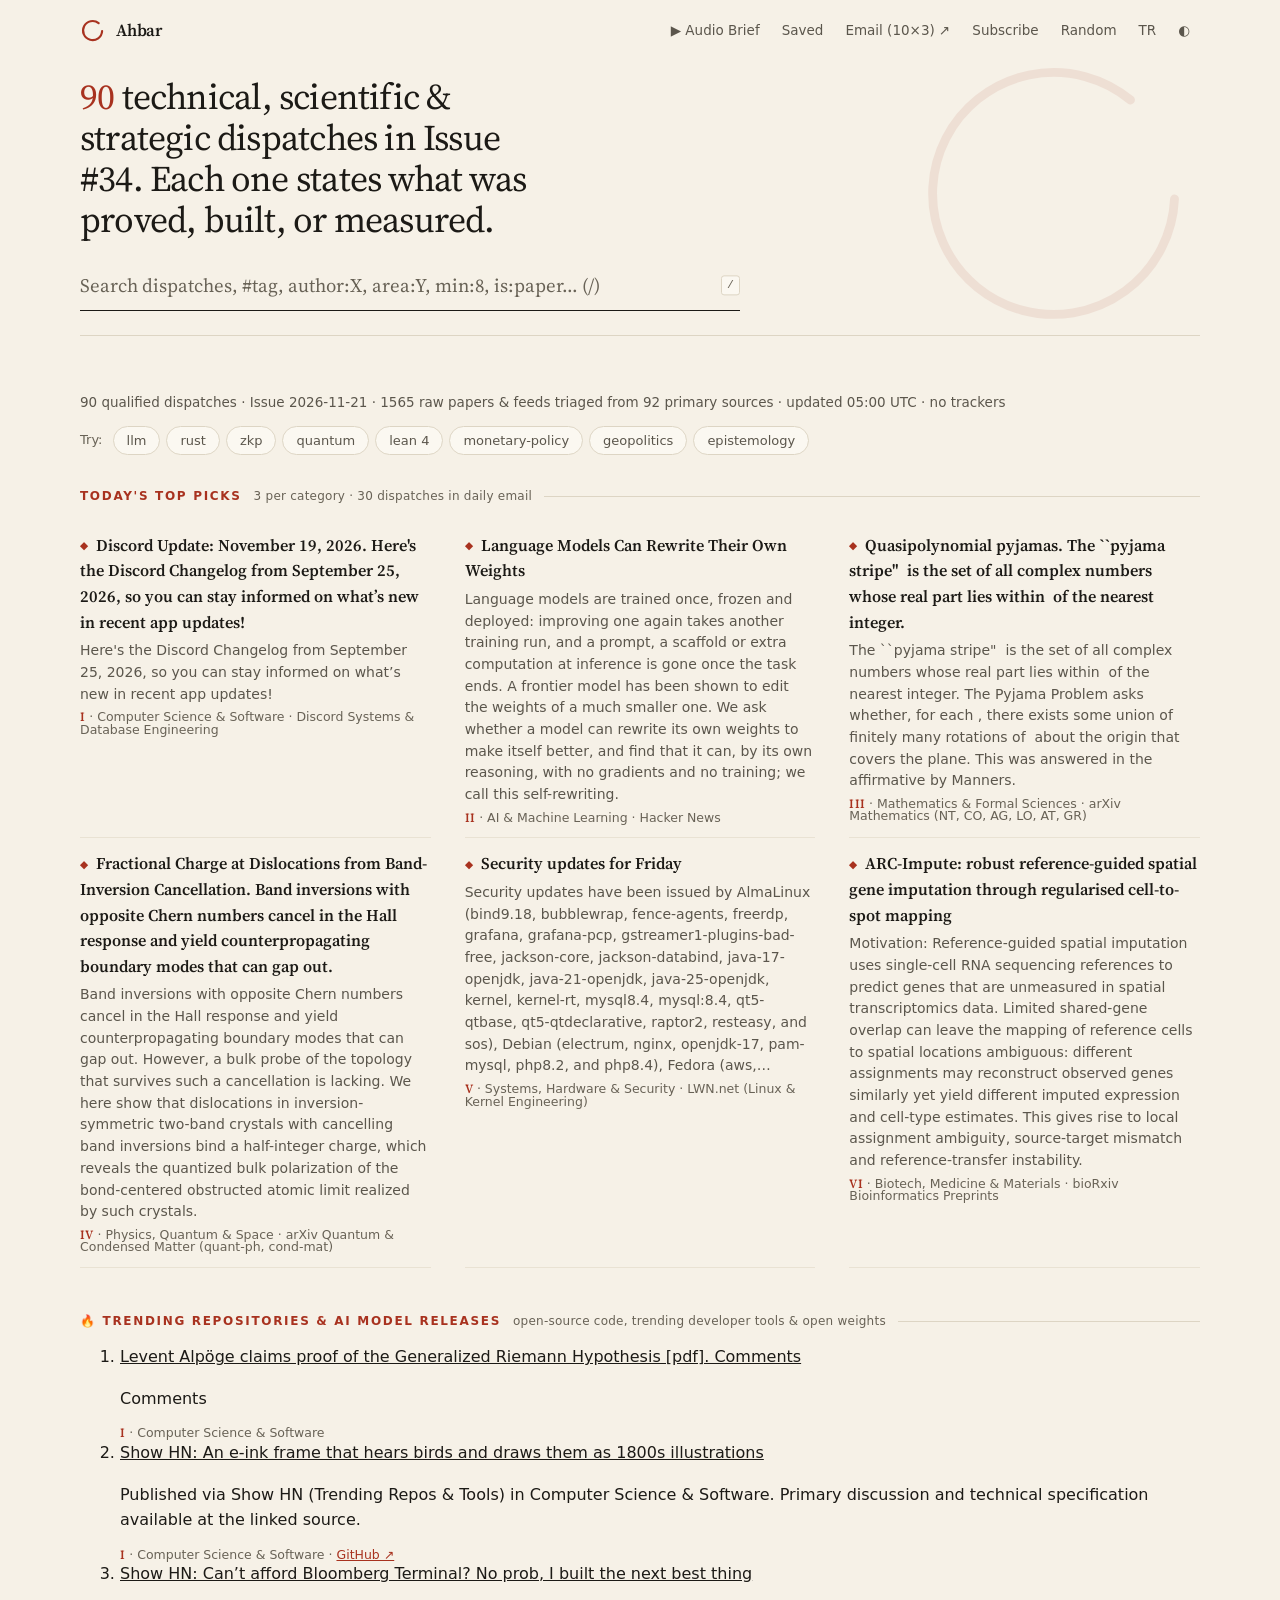
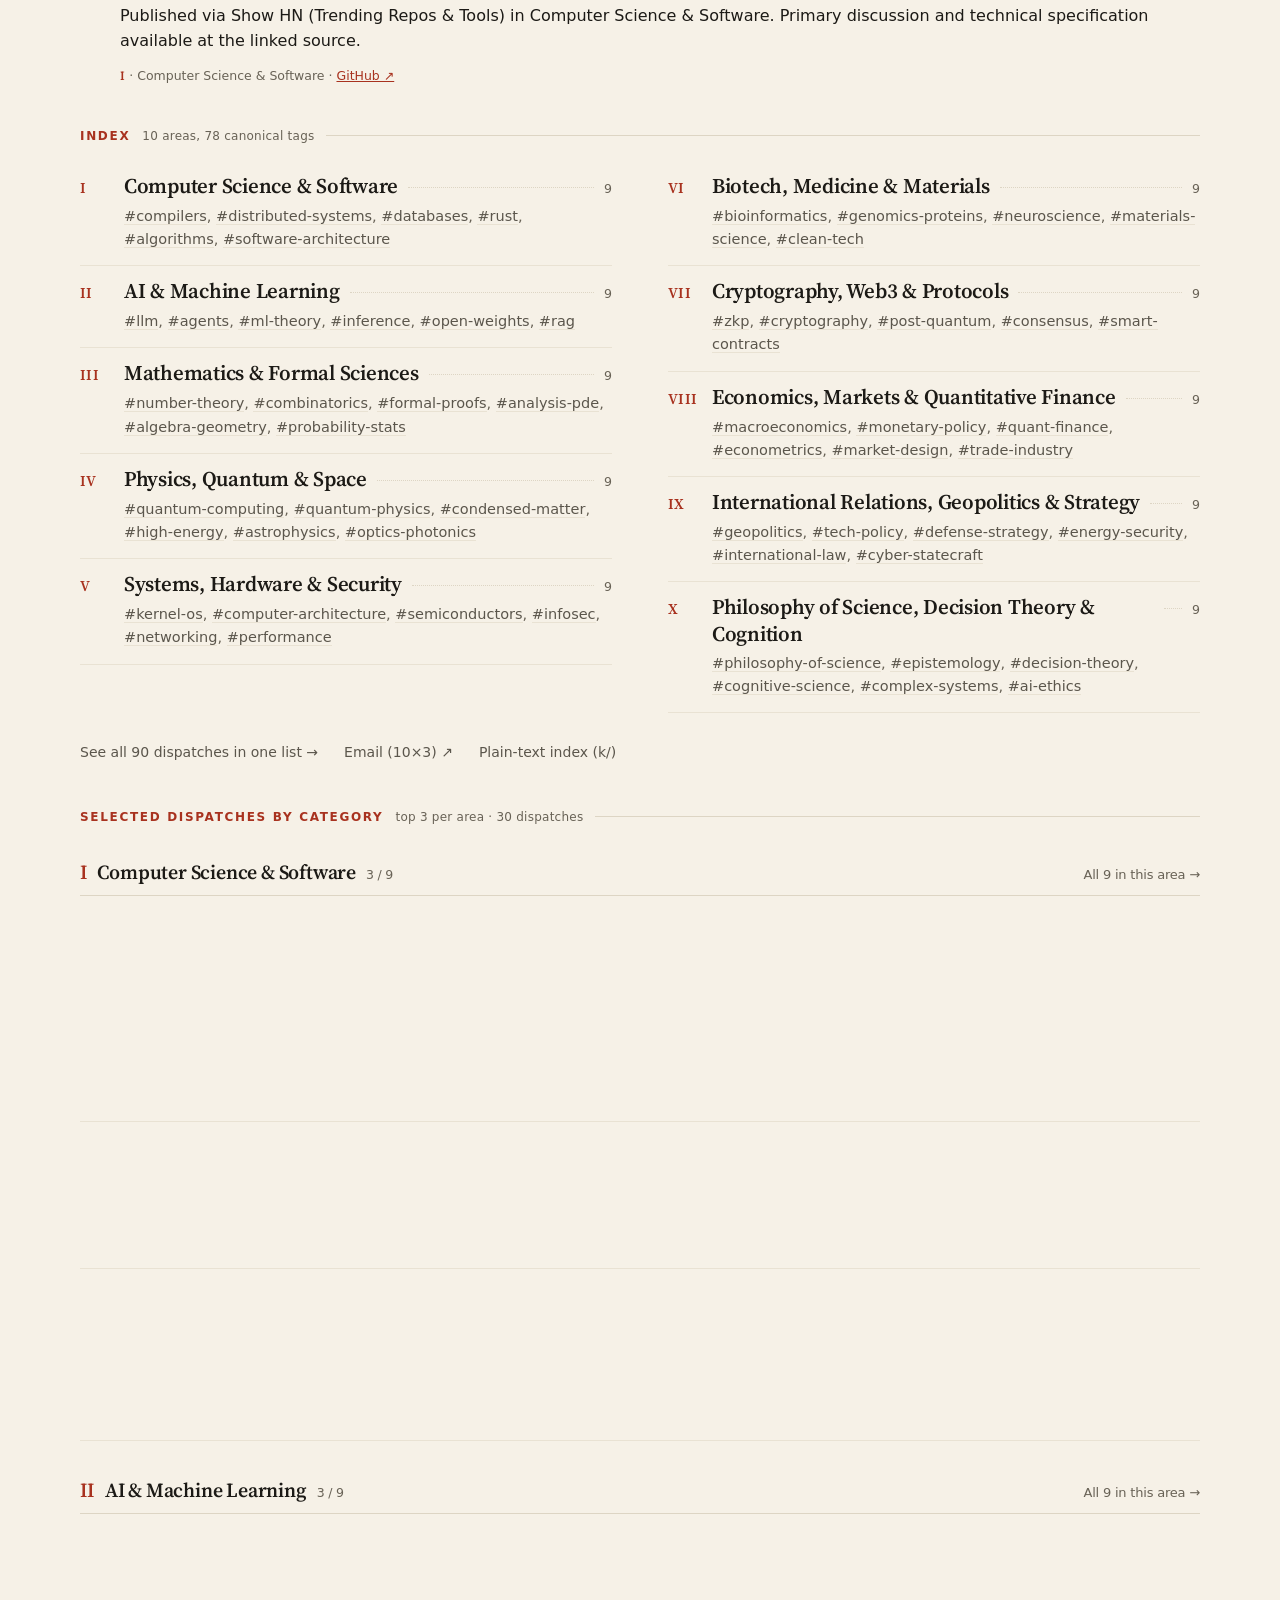
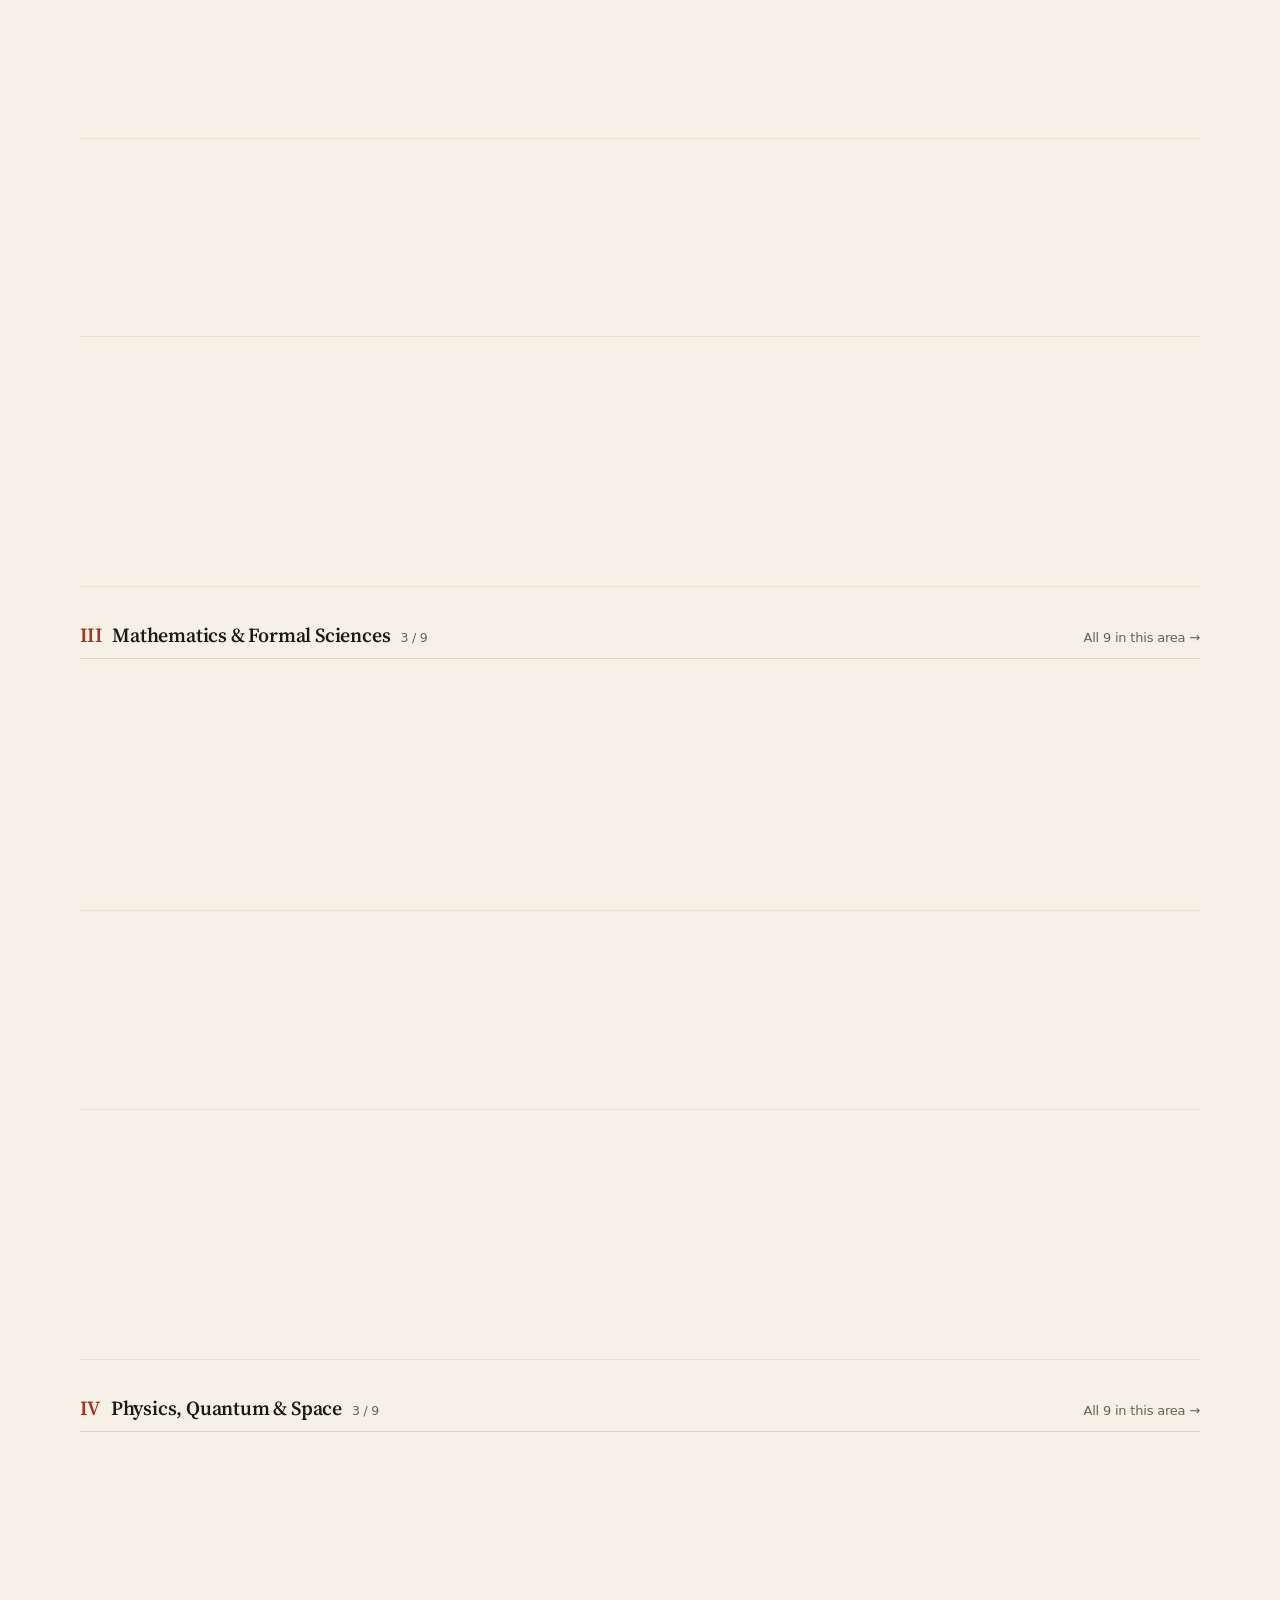
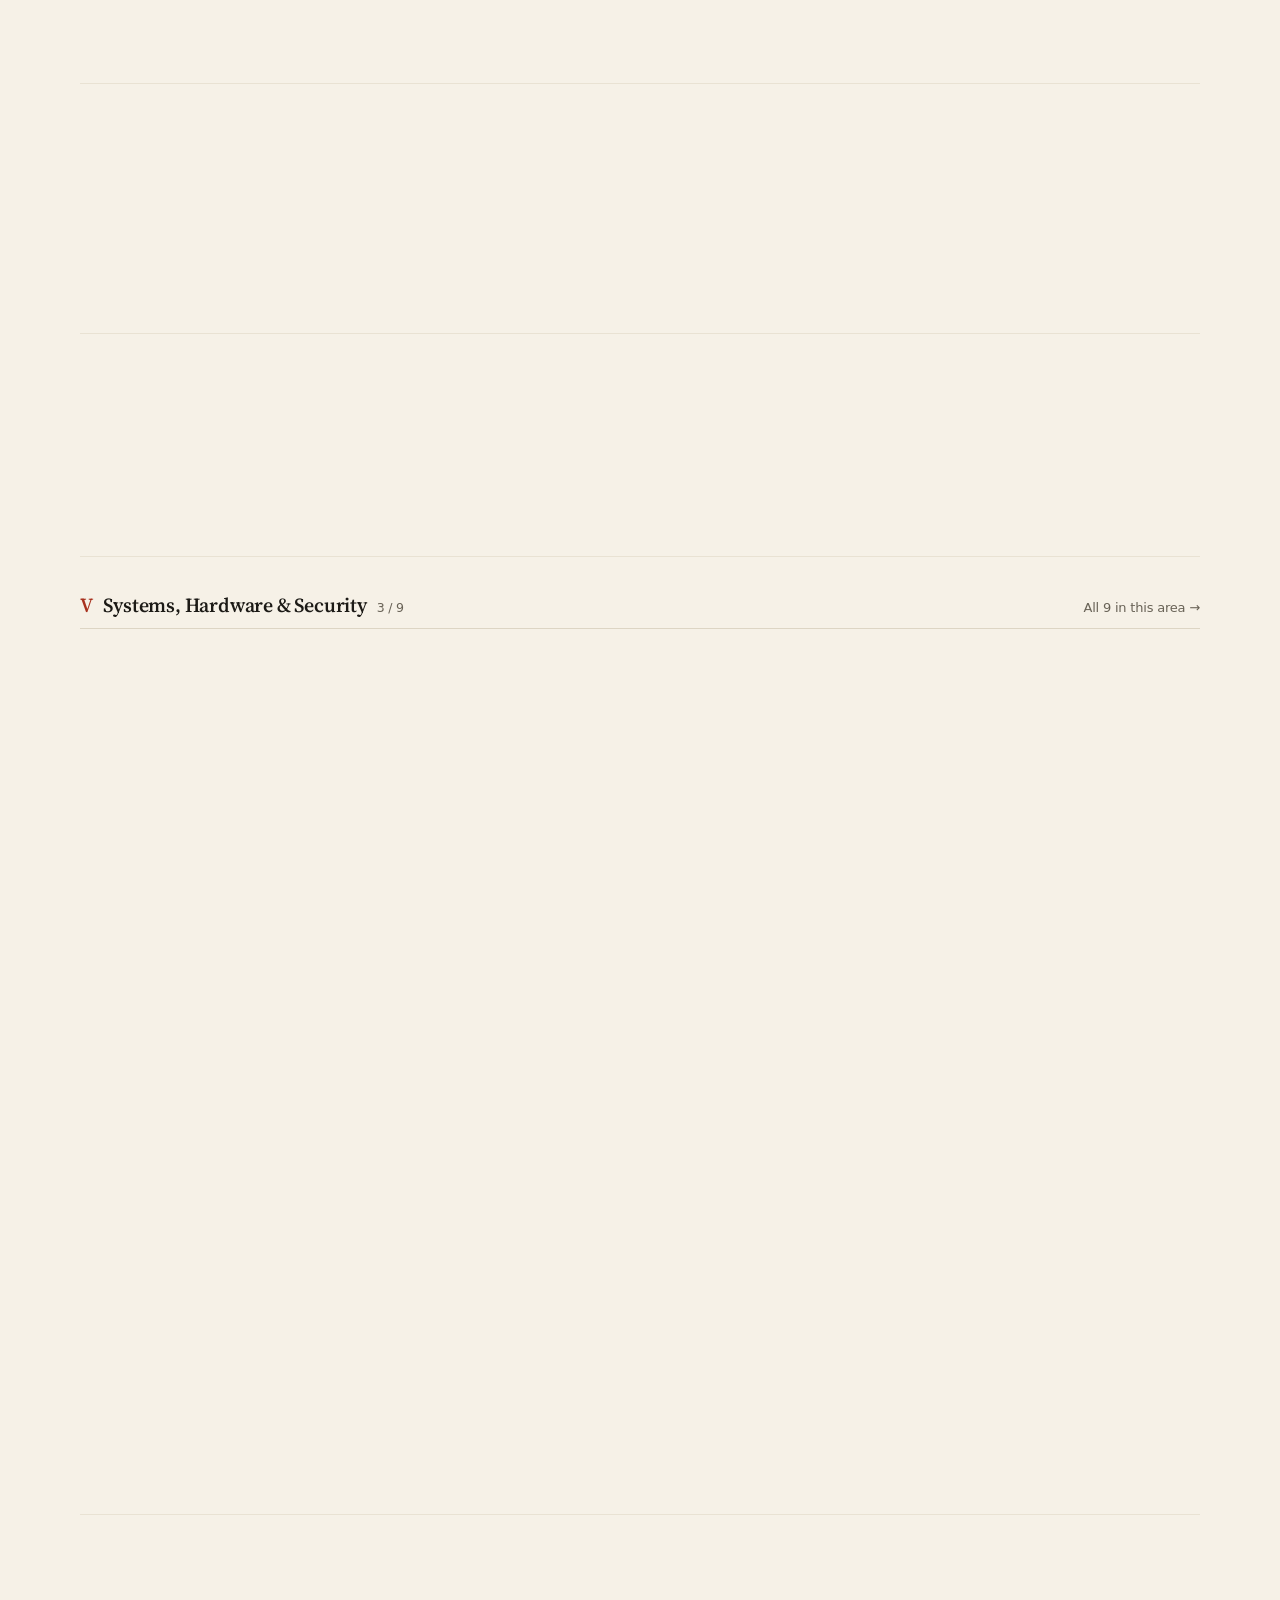
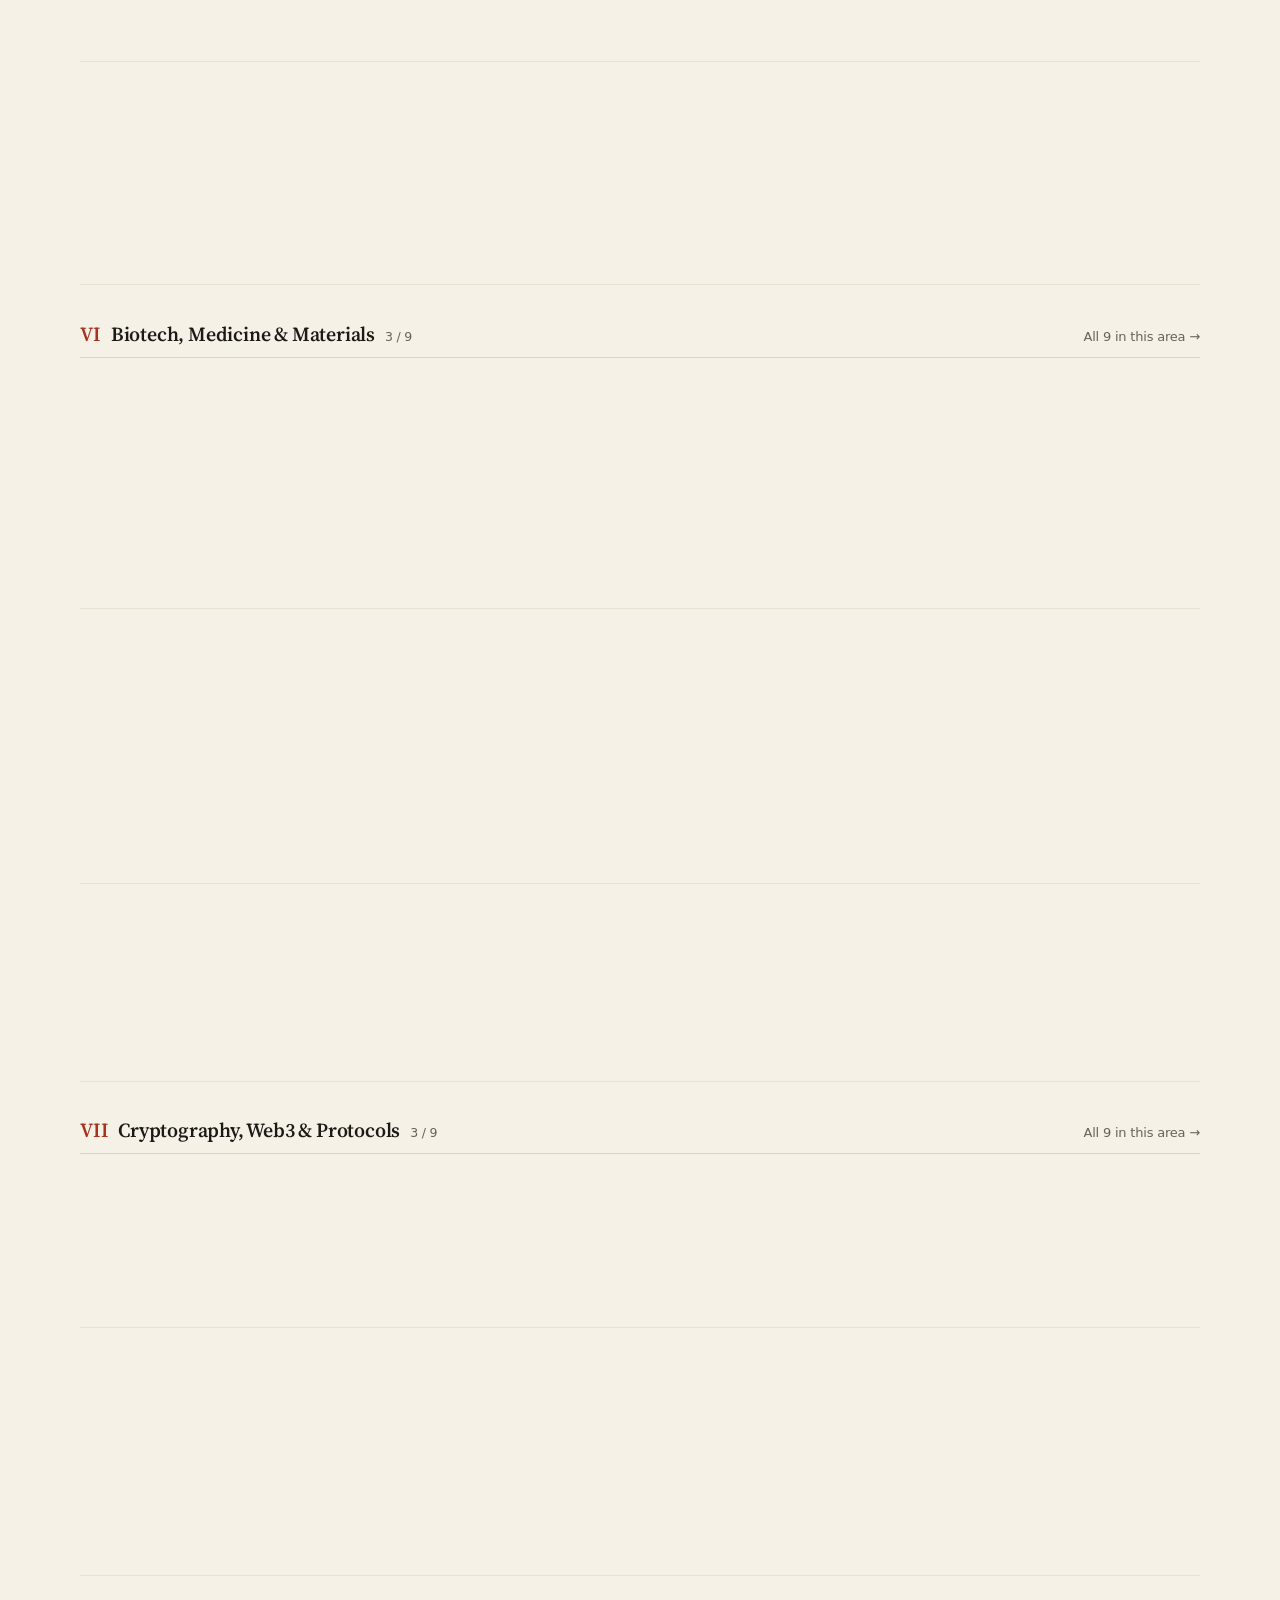
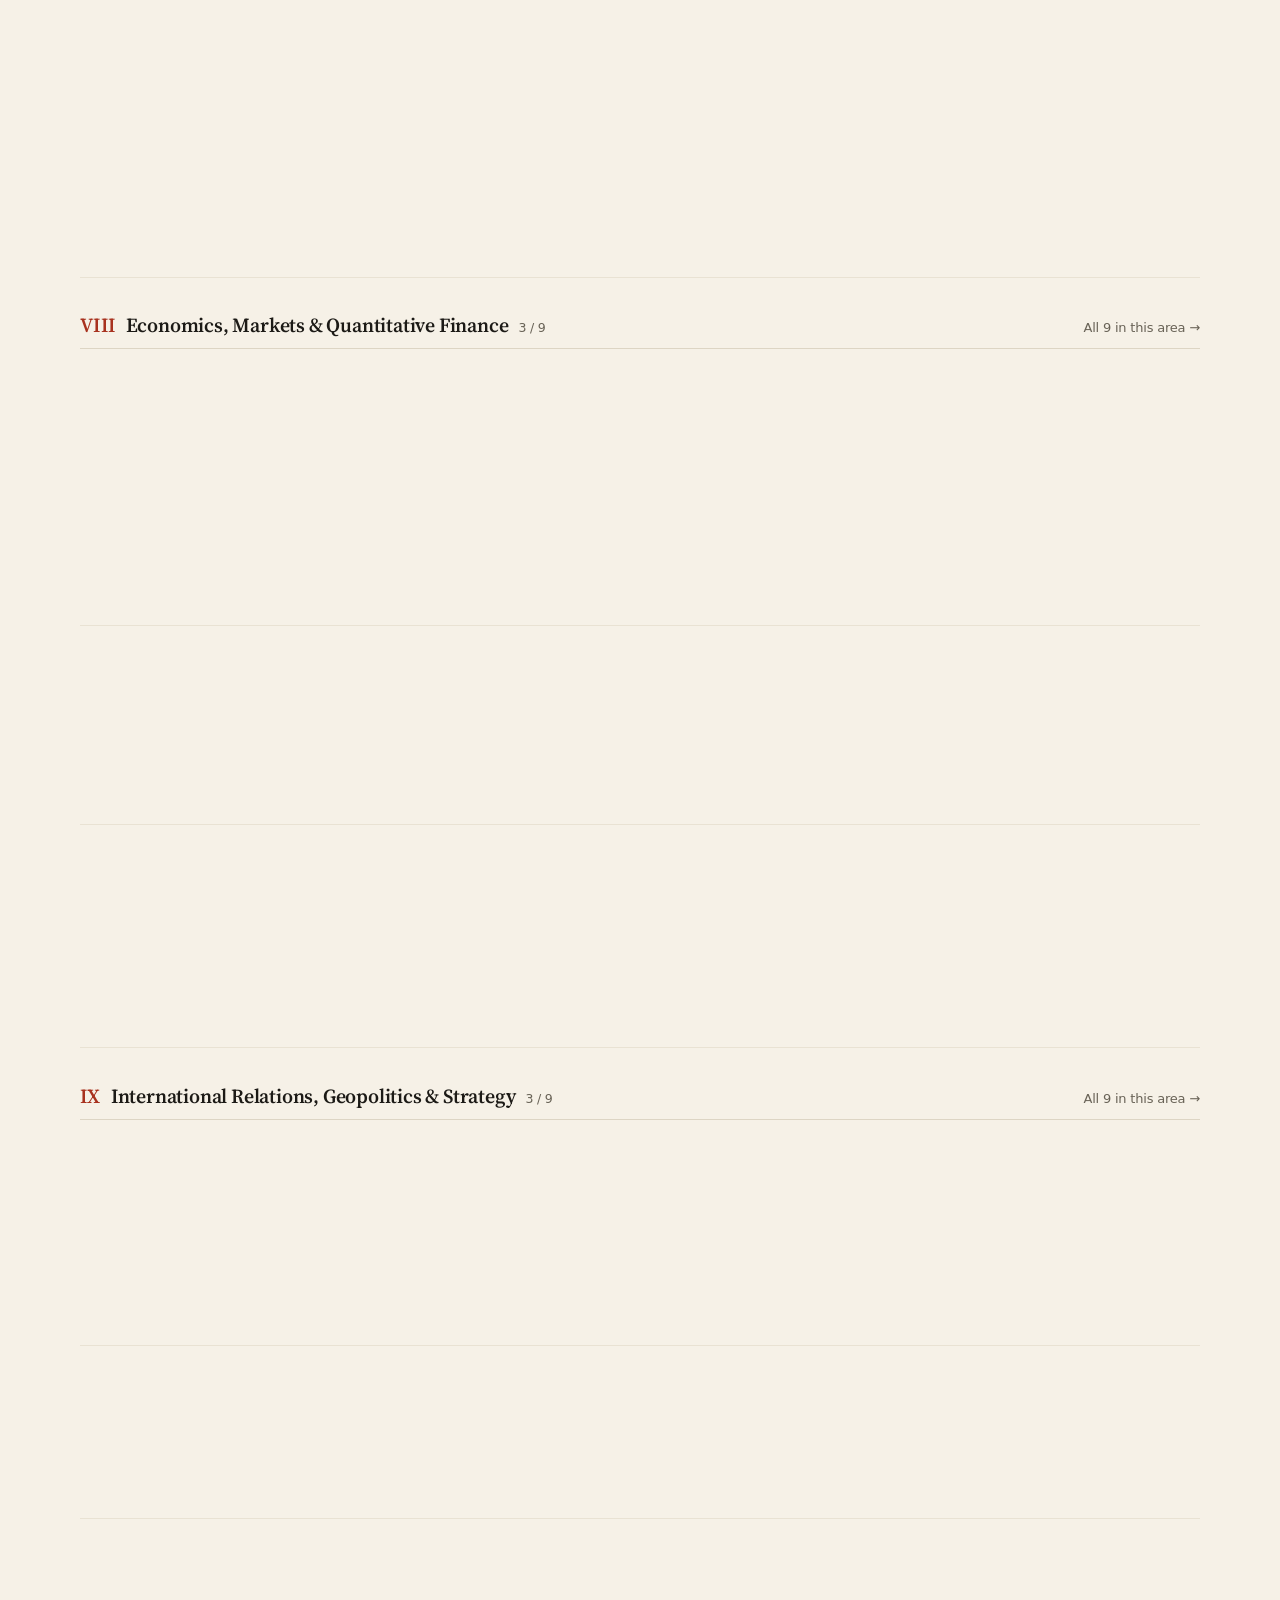
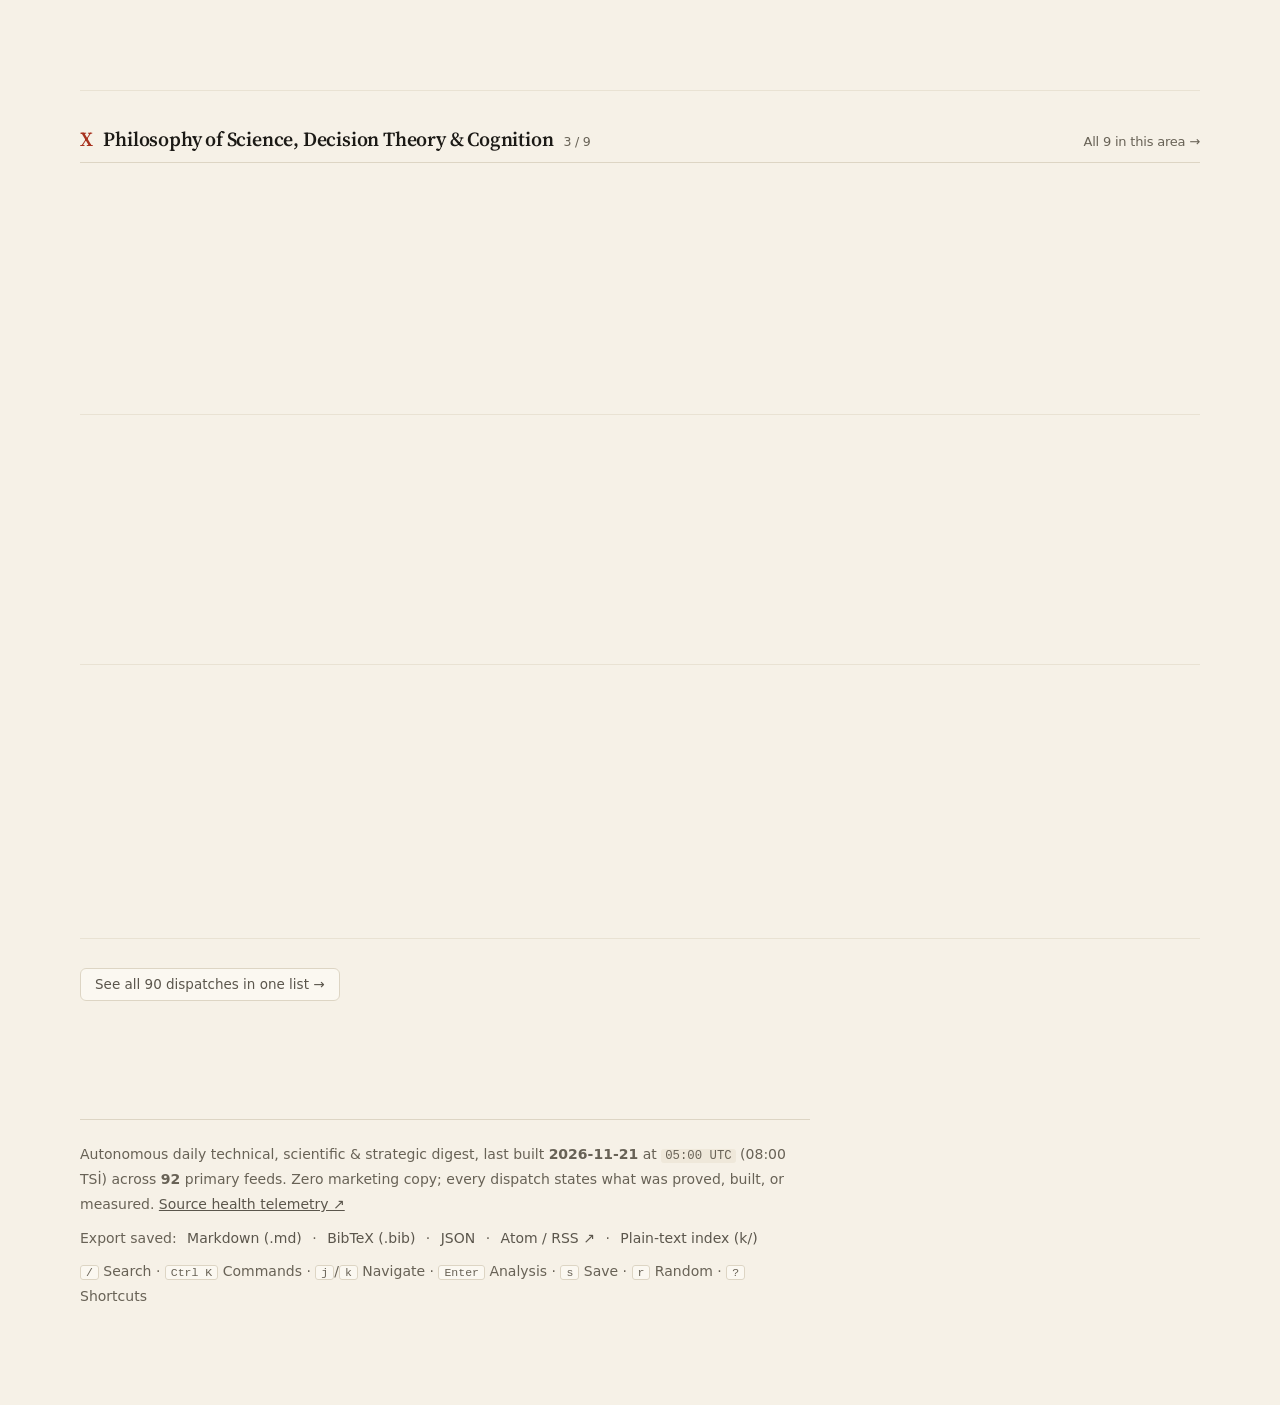
==== commit 0b7578f7: "chore(issue): publish daily dispatch for 2026-11-21" ====
--- a/index.html
+++ b/index.html
@@ -483,7 +483,7 @@
   <p id="live" class="vh" role="status" aria-live="polite" aria-atomic="true"></p>
   <main id="list" tabindex="-1">
 <!-- PRERENDER_START -->
-<div class="home" data-pre="1"><p class="proof">90 seçilmiş kayıt · 2026-11-20 · 92 birincil kaynaktan 1594 makale ve besleme tarandı · her gün 08:00 TSİ · izleyici yok</p><p class="tryq"><span>Dene:</span><a class="chip" href="?q=llm" data-q="llm">llm</a><a class="chip" href="?q=rust" data-q="rust">rust</a><a class="chip" href="?q=zkp" data-q="zkp">zkp</a><a class="chip" href="?q=quantum" data-q="quantum">quantum</a><a class="chip" href="?q=lean 4" data-q="lean 4">lean 4</a><a class="chip" href="?q=monetary-policy" data-q="monetary-policy">monetary-policy</a><a class="chip" href="?q=geopolitics" data-q="geopolitics">geopolitics</a><a class="chip" href="?q=epistemology" data-q="epistemology">epistemology</a></p><section class="hsec hp"><h2 class="k">Günün Seçkisi (Top Picks)<span>her kategoriden 3 haber · e-postada 30 kayıt</span></h2><ol class="hpicks"><li><a class="hp-title" href="?item=2026-11-20-01-postgresql-19" data-item="2026-11-20-01-postgresql-19">PostgreSQL 19 — Hacker News (Bilgisayar Bilimi &amp; Yazılım)</a><p>Bilgisayar Bilimi &amp; Yazılım alanında Hacker News tarafından yayımlanan teknik araştırma ve analiz raporu: PostgreSQL 19 Released Most years PostgreSQL ships a new release in September, but this year&#39;s release came two months later thanks mainly to the flurry of issues that the PostgreSQL team needed to address as part of the ongoing AI-reported vulnerability apocalypse. This release was definitely worth the wait. My favorite new feature is this one: For applications that send reads to standbys, PostgreSQL 19 adds &quot;read-your-writes&quot; consistency with the new WAIT FOR LSN command.</p><div class="n" style="margin-top:6px;"><span class="rn">I</span> · Bilgisayar Bilimi &amp; Yazılım · Hacker News</div></li><li><a class="hp-title" href="?item=2026-11-20-10-posterior-matching-distillation" data-item="2026-11-20-10-posterior-matching-distillation">Posterior Matching Distillation — Hugging Face Daily Papers (Yapay Zekâ &amp; Makine Öğrenmesi)</a><p>Yapay Zekâ &amp; Makine Öğrenmesi alanında Hugging Face Daily Papers tarafından yayımlanan hakemli/ön-baskı araştırma makalesi: Diffusion distillation accelerates image and video generation by compressing a pretrained teacher&#39;s iterative sampling process into a few network evaluations. Distribution-based methods achieve this by matching the student&#39;s output distribution to the teacher&#39;s. This matching is often driven by reverse-KL objectives, whose mode-seeking bias favors dominant teacher modes at the expense of diversity across samples.</p><div class="n" style="margin-top:6px;"><span class="rn">II</span> · Yapay Zekâ &amp; Makine Öğrenmesi · Hugging Face Daily Papers</div></li><li><a class="hp-title" href="?item=2026-11-20-19-quasipolynomial-pyjamas" data-item="2026-11-20-19-quasipolynomial-pyjamas">Quasipolynomial pyjamas. The ``pyjama stripe&quot; <math display="inline" class="m"><mrow>E(ε)</mrow></math> is the set of all complex numbers whose real part lies within <math display="inline" class="m"><mrow>ε</mrow></math> of the nearest integer. — arXiv Mathematics (NT, CO, AG, LO, AT, GR) (Matematik &amp; Biçimsel Bilimler)</a><p>Matematik &amp; Biçimsel Bilimler alanında arXiv Mathematics (NT, CO, AG, LO, AT, GR) tarafından yayımlanan hakemli/ön-baskı araştırma makalesi: The ``pyjama stripe&quot; <math display="inline" class="m"><mrow>E(ε)</mrow></math> is the set of all complex numbers whose real part lies within <math display="inline" class="m"><mrow>ε</mrow></math> of the nearest integer. The Pyjama Problem asks whether, for each <math display="inline" class="m"><mrow>ε &gt; 0</mrow></math>, there exists some union of finitely many rotations of <math display="inline" class="m"><mrow>E(ε)</mrow></math> about the origin that covers the plane. This was answered in the affirmative by Manners.</p><div class="n" style="margin-top:6px;"><span class="rn">III</span> · Matematik &amp; Biçimsel Bilimler · arXiv Mathematics (NT, CO, AG, LO, AT, GR)</div></li><li><a class="hp-title" href="?item=2026-11-20-30-fractional-charge-at-dislocations-from" data-item="2026-11-20-30-fractional-charge-at-dislocations-from">Fractional Charge at Dislocations from Band-Inversion Cancellation. Band inversions with opposite Chern numbers cancel in the Hall response and yield counterpropagating boundary modes that can gap out. — arXiv Quantum &amp; Condensed Matter (quant-ph, cond-mat) (Fizik, Kuantum &amp; Uzay)</a><p>Fizik, Kuantum &amp; Uzay alanında arXiv Quantum &amp; Condensed Matter (quant-ph, cond-mat) tarafından yayımlanan hakemli/ön-baskı araştırma makalesi: Band inversions with opposite Chern numbers cancel in the Hall response and yield counterpropagating boundary modes that can gap out. However, a bulk probe of the topology that survives such a cancellation is lacking. We here show that dislocations in inversion-symmetric two-band crystals with cancelling band inversions bind a half-integer charge, which reveals the quantized bulk polarization of the bond-centered obstructed atomic limit realized by such crystals.</p><div class="n" style="margin-top:6px;"><span class="rn">IV</span> · Fizik, Kuantum &amp; Uzay · arXiv Quantum &amp; Condensed Matter (quant-ph, cond-mat)</div></li><li><a class="hp-title" href="?item=2026-11-20-37-openssl-buffer-overflow-in-evp" data-item="2026-11-20-37-openssl-buffer-overflow-in-evp">OpenSSL: Buffer overflow in EVP_EncodeBlock() (CVE-2026-121481, CVSS 9.8) — Hacker News (Sistem, Donanım &amp; Tüketici Teknolojisi)</a><p>Sistem, Donanım &amp; Tüketici Teknolojisi alanında Hacker News tarafından yayımlanan teknik araştırma ve analiz raporu: Published via Hacker News in Systems, Hardware &amp; Applied Tech. Primary discussion and technical specification available at the linked source.</p><div class="n" style="margin-top:6px;"><span class="rn">V</span> · Sistem, Donanım &amp; Tüketici Teknolojisi · Hacker News</div></li><li><a class="hp-title" href="?item=2026-11-20-46-arc-impute-robust-reference-guided" data-item="2026-11-20-46-arc-impute-robust-reference-guided">ARC-Impute: robust reference-guided spatial gene imputation through regularised cell-to-spot mapping — bioRxiv Bioinformatics Preprints (Biyoteknoloji, Tıp &amp; Malzeme Bilimi)</a><p>Biyoteknoloji, Tıp &amp; Malzeme Bilimi alanında bioRxiv Bioinformatics Preprints tarafından yayımlanan hakemli/ön-baskı araştırma makalesi: Motivation: Reference-guided spatial imputation uses single-cell RNA sequencing references to predict genes that are unmeasured in spatial transcriptomics data. Limited shared-gene overlap can leave the mapping of reference cells to spatial locations ambiguous: different assignments may reconstruct observed genes similarly yet yield different imputed expression and cell-type estimates. This gives rise to local assignment ambiguity, source-target mismatch and reference-transfer instability.</p><div class="n" style="margin-top:6px;"><span class="rn">VI</span> · Biyoteknoloji, Tıp &amp; Malzeme Bilimi · bioRxiv Bioinformatics Preprints</div></li></ol></section><section class="hsec"><h2 class="k">Fihrist<span>10 alan, 78 kanonik etiket</span></h2><ol class="fx"><li class="fe"><a class="ft" href="?area=cs" data-area="cs"><span class="rn">I</span><span class="fn">Bilgisayar Bilimi &amp; Yazılım</span><span class="ld"></span><span class="n">9</span></a><p class="fc"><a href="?area=cs&amp;tag=rust" data-area-tag="cs:rust">#rust</a>, <a href="?area=cs&amp;tag=c-cpp" data-area-tag="cs:c-cpp">#c-cpp</a>, <a href="?area=cs&amp;tag=go" data-area-tag="cs:go">#go</a>, <a href="?area=cs&amp;tag=python" data-area-tag="cs:python">#python</a>, <a href="?area=cs&amp;tag=typescript" data-area-tag="cs:typescript">#typescript</a>, <a href="?area=cs&amp;tag=compilers" data-area-tag="cs:compilers">#compilers</a></p></li><li class="fe"><a class="ft" href="?area=ai" data-area="ai"><span class="rn">II</span><span class="fn">Yapay Zekâ &amp; Makine Öğrenmesi</span><span class="ld"></span><span class="n">9</span></a><p class="fc"><a href="?area=ai&amp;tag=llm" data-area-tag="ai:llm">#llm</a>, <a href="?area=ai&amp;tag=agents" data-area-tag="ai:agents">#agents</a>, <a href="?area=ai&amp;tag=inference" data-area-tag="ai:inference">#inference</a>, <a href="?area=ai&amp;tag=rag" data-area-tag="ai:rag">#rag</a>, <a href="?area=ai&amp;tag=ml-theory" data-area-tag="ai:ml-theory">#ml-theory</a>, <a href="?area=ai&amp;tag=computer-vision" data-area-tag="ai:computer-vision">#computer-vision</a></p></li><li class="fe"><a class="ft" href="?area=math" data-area="math"><span class="rn">III</span><span class="fn">Matematik &amp; Biçimsel Bilimler</span><span class="ld"></span><span class="n">9</span></a><p class="fc"><a href="?area=math&amp;tag=number-theory" data-area-tag="math:number-theory">#number-theory</a>, <a href="?area=math&amp;tag=combinatorics" data-area-tag="math:combinatorics">#combinatorics</a>, <a href="?area=math&amp;tag=logic" data-area-tag="math:logic">#logic</a>, <a href="?area=math&amp;tag=formal-proofs" data-area-tag="math:formal-proofs">#formal-proofs</a>, <a href="?area=math&amp;tag=algebra-geometry" data-area-tag="math:algebra-geometry">#algebra-geometry</a>, <a href="?area=math&amp;tag=analysis-pde" data-area-tag="math:analysis-pde">#analysis-pde</a></p></li><li class="fe"><a class="ft" href="?area=physics" data-area="physics"><span class="rn">IV</span><span class="fn">Fizik, Kuantum &amp; Uzay</span><span class="ld"></span><span class="n">9</span></a><p class="fc"><a href="?area=physics&amp;tag=quantum-computing" data-area-tag="physics:quantum-computing">#quantum-computing</a>, <a href="?area=physics&amp;tag=quantum-physics" data-area-tag="physics:quantum-physics">#quantum-physics</a>, <a href="?area=physics&amp;tag=condensed-matter" data-area-tag="physics:condensed-matter">#condensed-matter</a>, <a href="?area=physics&amp;tag=astrophysics" data-area-tag="physics:astrophysics">#astrophysics</a>, <a href="?area=physics&amp;tag=high-energy" data-area-tag="physics:high-energy">#high-energy</a>, <a href="?area=physics&amp;tag=optics-photonics" data-area-tag="physics:optics-photonics">#optics-photonics</a></p></li><li class="fe"><a class="ft" href="?area=systems" data-area="systems"><span class="rn">V</span><span class="fn">Sistem, Donanım &amp; Tüketici Teknolojisi</span><span class="ld"></span><span class="n">9</span></a><p class="fc"><a href="?area=systems&amp;tag=kernel-os" data-area-tag="systems:kernel-os">#kernel-os</a>, <a href="?area=systems&amp;tag=semiconductors" data-area-tag="systems:semiconductors">#semiconductors</a>, <a href="?area=systems&amp;tag=computer-architecture" data-area-tag="systems:computer-architecture">#computer-architecture</a>, <a href="?area=systems&amp;tag=infosec" data-area-tag="systems:infosec">#infosec</a>, <a href="?area=systems&amp;tag=networking" data-area-tag="systems:networking">#networking</a>, <a href="?area=systems&amp;tag=embedded" data-area-tag="systems:embedded">#embedded</a></p></li><li class="fe"><a class="ft" href="?area=bio" data-area="bio"><span class="rn">VI</span><span class="fn">Biyoteknoloji, Tıp &amp; Malzeme Bilimi</span><span class="ld"></span><span class="n">9</span></a><p class="fc"><a href="?area=bio&amp;tag=bioinformatics" data-area-tag="bio:bioinformatics">#bioinformatics</a>, <a href="?area=bio&amp;tag=genomics-proteins" data-area-tag="bio:genomics-proteins">#genomics-proteins</a>, <a href="?area=bio&amp;tag=neuroscience" data-area-tag="bio:neuroscience">#neuroscience</a>, <a href="?area=bio&amp;tag=materials-science" data-area-tag="bio:materials-science">#materials-science</a>, <a href="?area=bio&amp;tag=clean-tech" data-area-tag="bio:clean-tech">#clean-tech</a>, <a href="?area=bio&amp;tag=climate-earth" data-area-tag="bio:climate-earth">#climate-earth</a></p></li><li class="fe"><a class="ft" href="?area=crypto" data-area="crypto"><span class="rn">VII</span><span class="fn">Kriptografi, Web3 &amp; Dağıtık Protokoller</span><span class="ld"></span><span class="n">9</span></a><p class="fc"><a href="?area=crypto&amp;tag=cryptography" data-area-tag="crypto:cryptography">#cryptography</a>, <a href="?area=crypto&amp;tag=zkp" data-area-tag="crypto:zkp">#zkp</a>, <a href="?area=crypto&amp;tag=post-quantum" data-area-tag="crypto:post-quantum">#post-quantum</a>, <a href="?area=crypto&amp;tag=consensus" data-area-tag="crypto:consensus">#consensus</a>, <a href="?area=crypto&amp;tag=smart-contracts" data-area-tag="crypto:smart-contracts">#smart-contracts</a>, <a href="?area=crypto&amp;tag=mev-defi" data-area-tag="crypto:mev-defi">#mev-defi</a></p></li><li class="fe"><a class="ft" href="?area=econ" data-area="econ"><span class="rn">VIII</span><span class="fn">Ekonomi, Finans &amp; Makro Analiz</span><span class="ld"></span><span class="n">9</span></a><p class="fc"><a href="?area=econ&amp;tag=macroeconomics" data-area-tag="econ:macroeconomics">#macroeconomics</a>, <a href="?area=econ&amp;tag=monetary-policy" data-area-tag="econ:monetary-policy">#monetary-policy</a>, <a href="?area=econ&amp;tag=quant-finance" data-area-tag="econ:quant-finance">#quant-finance</a>, <a href="?area=econ&amp;tag=econometrics" data-area-tag="econ:econometrics">#econometrics</a>, <a href="?area=econ&amp;tag=market-design" data-area-tag="econ:market-design">#market-design</a>, <a href="?area=econ&amp;tag=trade-industry" data-area-tag="econ:trade-industry">#trade-industry</a></p></li><li class="fe"><a class="ft" href="?area=geopolitics" data-area="geopolitics"><span class="rn">IX</span><span class="fn">Uluslararası İlişkiler, Jeopolitik &amp; Strateji</span><span class="ld"></span><span class="n">9</span></a><p class="fc"><a href="?area=geopolitics&amp;tag=geopolitics" data-area-tag="geopolitics:geopolitics">#geopolitics</a>, <a href="?area=geopolitics&amp;tag=tech-policy" data-area-tag="geopolitics:tech-policy">#tech-policy</a>, <a href="?area=geopolitics&amp;tag=defense-strategy" data-area-tag="geopolitics:defense-strategy">#defense-strategy</a>, <a href="?area=geopolitics&amp;tag=energy-security" data-area-tag="geopolitics:energy-security">#energy-security</a>, <a href="?area=geopolitics&amp;tag=international-law" data-area-tag="geopolitics:international-law">#international-law</a>, <a href="?area=geopolitics&amp;tag=cyber-statecraft" data-area-tag="geopolitics:cyber-statecraft">#cyber-statecraft</a></p></li><li class="fe"><a class="ft" href="?area=philosophy" data-area="philosophy"><span class="rn">X</span><span class="fn">Bilim Felsefesi, Karar Kuramı &amp; Bilişsel Bilimler</span><span class="ld"></span><span class="n">9</span></a><p class="fc"><a href="?area=philosophy&amp;tag=philosophy-of-science" data-area-tag="philosophy:philosophy-of-science">#philosophy-of-science</a>, <a href="?area=philosophy&amp;tag=epistemology" data-area-tag="philosophy:epistemology">#epistemology</a>, <a href="?area=philosophy&amp;tag=decision-theory" data-area-tag="philosophy:decision-theory">#decision-theory</a>, <a href="?area=philosophy&amp;tag=cognitive-science" data-area-tag="philosophy:cognitive-science">#cognitive-science</a>, <a href="?area=philosophy&amp;tag=complex-systems" data-area-tag="philosophy:complex-systems">#complex-systems</a>, <a href="?area=philosophy&amp;tag=ai-ethics" data-area-tag="philosophy:ai-ethics">#ai-ethics</a></p></li></ol><p class="hlinks"><a href="?all=1" data-all="1">Tüm kayıtları tek listede gör (90) →</a><a href="data/sample-email-tr.html" target="_blank" rel="noopener">Günlük E-Posta Önizlemesi (10×3 = 30 Kayıt) ↗</a><a href="k/">Düz metin dizini (k/)</a></p></section><section class="hsec"><h2 class="k">Kategorilere Göre Günün Kayıtları<span>her alandan öne çıkan 3 kayıt</span></h2><div style="margin-top:20px;"><h2 class="sh" style="margin-top:12px;"><a href="?area=cs" data-area="cs" style="text-decoration:none;border:0;color:var(--ink);"><span class="rn">I</span> Bilgisayar Bilimi &amp; Yazılım</a> <span class="n">3 →</span></h2><div class="recs"><article class="rec" id="rec-2026-11-20-01-postgresql-19" data-idx="0"><div class="no">01</div><div class="rb"><div class="nm"><a class="name" href="?item=2026-11-20-01-postgresql-19" data-item="2026-11-20-01-postgresql-19">PostgreSQL 19 — Hacker News (Bilgisayar Bilimi &amp; Yazılım)</a> <span class="host">Hacker News</span></div><p class="desc">Bilgisayar Bilimi &amp; Yazılım alanında Hacker News tarafından yayımlanan teknik araştırma ve analiz raporu: PostgreSQL 19 Released Most years PostgreSQL ships a new release in September, but this year&#39;s release came two months later thanks mainly to the flurry of issues that the PostgreSQL team needed to address as part of the ongoing AI-reported vulnerability apocalypse. This release was definitely worth the wait. My favorite new feature is this one: For applications that send reads to standbys, PostgreSQL 19 adds &quot;read-your-writes&quot; consistency with the new WAIT FOR LSN command.</p><div class="mt"><span class="itags"><a href="?tag=software-architecture" data-tag="software-architecture">#software-architecture</a><a href="?tag=open-source" data-tag="open-source">#open-source</a><a href="?tag=databases" data-tag="databases">#databases</a></span><span class="meta"><a class="arch" href="https://www.postgresql.org/docs/release/19.0/" target="_blank" rel="noopener">kaynak ↗</a></span></div></div></article><article class="rec" id="rec-2026-11-20-03-discord-update-november-19-2026" data-idx="1"><div class="no">02</div><div class="rb"><div class="nm"><a class="name" href="?item=2026-11-20-03-discord-update-november-19-2026" data-item="2026-11-20-03-discord-update-november-19-2026">Discord Update: November 19, 2026. Here&#39;s the Discord Changelog from September 25, 2026, so you can stay informed on what’s new in recent app updates! — Discord Systems &amp; Database Engineering (Bilgisayar Bilimi &amp; Yazılım)</a> <span class="host">Discord Systems &amp; Database Engineering</span></div><p class="desc">Bilgisayar Bilimi &amp; Yazılım alanında Discord Systems &amp; Database Engineering tarafından yayımlanan teknik araştırma ve analiz raporu: Here&#39;s the Discord Changelog from September 25, 2026, so you can stay informed on what’s new in recent app updates!</p><div class="mt"><span class="itags"><a href="?tag=rust" data-tag="rust">#rust</a><a href="?tag=databases" data-tag="databases">#databases</a></span><span class="meta"><a class="arch" href="https://discord.com/blog/discord-update-november-19-2026" target="_blank" rel="noopener">kaynak ↗</a></span></div></div></article><article class="rec" id="rec-2026-11-20-02-show-hn-an-e-ink" data-idx="2"><div class="no">03</div><div class="rb"><div class="nm"><a class="name" href="?item=2026-11-20-02-show-hn-an-e-ink" data-item="2026-11-20-02-show-hn-an-e-ink">Show HN: An e-ink frame that hears birds and draws them as 1800s illustrations — Show HN (Trending Repos &amp; Tools) (Bilgisayar Bilimi &amp; Yazılım)</a> <span class="host">Show HN (Trending Repos &amp; Tools)</span></div><p class="desc">Bilgisayar Bilimi &amp; Yazılım alanında Show HN (Trending Repos &amp; Tools) tarafından yayımlanan teknik araştırma ve analiz raporu: Published via Show HN (Trending Repos &amp; Tools) in Computer Science &amp; Software. Primary discussion and technical specification available at the linked source.</p><div class="mt"><span class="itags"><a href="?tag=trending-repo" data-tag="trending-repo">#trending-repo</a><a href="?tag=open-source" data-tag="open-source">#open-source</a></span><span class="meta"><a class="arch" href="https://github.com/arnegiacomo/fugleramme" target="_blank" rel="noopener">kaynak ↗</a></span></div></div></article></div></div><div style="margin-top:20px;"><h2 class="sh" style="margin-top:12px;"><a href="?area=ai" data-area="ai" style="text-decoration:none;border:0;color:var(--ink);"><span class="rn">II</span> Yapay Zekâ &amp; Makine Öğrenmesi</a> <span class="n">3 →</span></h2><div class="recs"><article class="rec" id="rec-2026-11-20-10-posterior-matching-distillation" data-idx="3"><div class="no">04</div><div class="rb"><div class="nm"><a class="name" href="?item=2026-11-20-10-posterior-matching-distillation" data-item="2026-11-20-10-posterior-matching-distillation">Posterior Matching Distillation — Hugging Face Daily Papers (Yapay Zekâ &amp; Makine Öğrenmesi)</a> <span class="host">Hugging Face Daily Papers</span></div><p class="desc">Yapay Zekâ &amp; Makine Öğrenmesi alanında Hugging Face Daily Papers tarafından yayımlanan hakemli/ön-baskı araştırma makalesi: Diffusion distillation accelerates image and video generation by compressing a pretrained teacher&#39;s iterative sampling process into a few network evaluations. Distribution-based methods achieve this by matching the student&#39;s output distribution to the teacher&#39;s. This matching is often driven by reverse-KL objectives, whose mode-seeking bias favors dominant teacher modes at the expense of diversity across samples.</p><div class="mt"><span class="itags"><a href="?tag=llm" data-tag="llm">#llm</a><a href="?tag=open-weights" data-tag="open-weights">#open-weights</a><a href="?tag=clean-tech" data-tag="clean-tech">#clean-tech</a><a href="?tag=computer-vision" data-tag="computer-vision">#computer-vision</a></span><span class="meta"><a class="arch" href="https://arxiv.org/abs/2611.26629" target="_blank" rel="noopener">kaynak ↗</a></span></div></div></article><article class="rec" id="rec-2026-11-20-11-depth-pro-2-sharp-and" data-idx="4"><div class="no">05</div><div class="rb"><div class="nm"><a class="name" href="?item=2026-11-20-11-depth-pro-2-sharp-and" data-item="2026-11-20-11-depth-pro-2-sharp-and">Depth Pro 2: Sharp and Temporally Consistent Metric Monocular Depth. We present Depth Pro 2, an approach to estimating dense metric depth for images and video at full resolution. — Hugging Face Daily Papers (Yapay Zekâ &amp; Makine Öğrenmesi)</a> <span class="host">Hugging Face Daily Papers</span></div><p class="desc">Yapay Zekâ &amp; Makine Öğrenmesi alanında Hugging Face Daily Papers tarafından yayımlanan hakemli/ön-baskı araştırma makalesi: We present Depth Pro 2, an approach to estimating dense metric depth for images and video at full resolution. By analyzing prior methods for monocular depth estimation, we find that they commonly trade off temporal consistency and boundary sharpness: multi-frame methods favor consistency, single-frame methods favor sharpness. To overcome this trade-off, we train a single, scalable network that processes both images and video and predicts depth maps at native resolution.</p><div class="mt"><span class="itags"><a href="?tag=llm" data-tag="llm">#llm</a><a href="?tag=open-weights" data-tag="open-weights">#open-weights</a></span><span class="meta"><a class="arch" href="https://arxiv.org/abs/2611.26603" target="_blank" rel="noopener">kaynak ↗</a></span></div></div></article><article class="rec" id="rec-2026-11-20-12-mind2act-world-a-diagnostic-benchmark" data-idx="5"><div class="no">06</div><div class="rb"><div class="nm"><a class="name" href="?item=2026-11-20-12-mind2act-world-a-diagnostic-benchmark" data-item="2026-11-20-12-mind2act-world-a-diagnostic-benchmark">Mind2Act World: A Diagnostic Benchmark for Embodied Mind, Physical Action, and Mind-Action Composition in Robotic Manipulation — Hugging Face Daily Papers (Yapay Zekâ &amp; Makine Öğrenmesi)</a> <span class="host">Hugging Face Daily Papers</span></div><p class="desc">Yapay Zekâ &amp; Makine Öğrenmesi alanında Hugging Face Daily Papers tarafından yayımlanan hakemli/ön-baskı araştırma makalesi: Embodied intelligence aims to let robots perform complex physical tasks with human-like adaptability and reliability, which requires three complementary capabilities: history-based cognitive reasoning, precise and timely physical execution, and the composition of reasoning and execution through environmental feedback. Yet existing benchmarks either evaluate reasoning and execution within the same tasks or assess them separately without their composition, so they reveal little about whether a failure comes from reasoning, execution, or their composition. We introduce Mind2Act World, a diagnostic benchmark of 30 simulated manipulation tasks from five real-world application domains.</p><div class="mt"><span class="itags"><a href="?tag=llm" data-tag="llm">#llm</a><a href="?tag=open-weights" data-tag="open-weights">#open-weights</a><a href="?tag=agents" data-tag="agents">#agents</a><a href="?tag=robotics" data-tag="robotics">#robotics</a></span><span class="meta"><a class="arch" href="https://arxiv.org/abs/2611.26444" target="_blank" rel="noopener">kaynak ↗</a></span></div></div></article></div></div><div style="margin-top:20px;"><h2 class="sh" style="margin-top:12px;"><a href="?area=math" data-area="math" style="text-decoration:none;border:0;color:var(--ink);"><span class="rn">III</span> Matematik &amp; Biçimsel Bilimler</a> <span class="n">3 →</span></h2><div class="recs"><article class="rec" id="rec-2026-11-20-19-quasipolynomial-pyjamas" data-idx="6"><div class="no">07</div><div class="rb"><div class="nm"><a class="name" href="?item=2026-11-20-19-quasipolynomial-pyjamas" data-item="2026-11-20-19-quasipolynomial-pyjamas">Quasipolynomial pyjamas. The ``pyjama stripe&quot; <math display="inline" class="m"><mrow>E(ε)</mrow></math> is the set of all complex numbers whose real part lies within <math display="inline" class="m"><mrow>ε</mrow></math> of the nearest integer. — arXiv Mathematics (NT, CO, AG, LO, AT, GR) (Matematik &amp; Biçimsel Bilimler)</a> <span class="host">arXiv Mathematics (NT, CO, AG, LO, AT, GR)</span></div><p class="desc">Matematik &amp; Biçimsel Bilimler alanında arXiv Mathematics (NT, CO, AG, LO, AT, GR) tarafından yayımlanan hakemli/ön-baskı araştırma makalesi: The ``pyjama stripe&quot; <math display="inline" class="m"><mrow>E(ε)</mrow></math> is the set of all complex numbers whose real part lies within <math display="inline" class="m"><mrow>ε</mrow></math> of the nearest integer. The Pyjama Problem asks whether, for each <math display="inline" class="m"><mrow>ε &gt; 0</mrow></math>, there exists some union of finitely many rotations of <math display="inline" class="m"><mrow>E(ε)</mrow></math> about the origin that covers the plane. This was answered in the affirmative by Manners.</p><div class="mt"><span class="itags"><a href="?tag=number-theory" data-tag="number-theory">#number-theory</a><a href="?tag=combinatorics" data-tag="combinatorics">#combinatorics</a><a href="?tag=analysis-pde" data-tag="analysis-pde">#analysis-pde</a></span><span class="meta"><a class="arch" href="https://arxiv.org/abs/2611.26622v1" target="_blank" rel="noopener">kaynak ↗</a></span></div></div></article><article class="rec" id="rec-2026-11-20-20-equivariant-iterated-eisenstein-integrals-for" data-idx="7"><div class="no">08</div><div class="rb"><div class="nm"><a class="name" href="?item=2026-11-20-20-equivariant-iterated-eisenstein-integrals-for" data-item="2026-11-20-20-equivariant-iterated-eisenstein-integrals-for">Equivariant iterated Eisenstein integrals for congruence subgroups of level 2 — arXiv Mathematics (NT, CO, AG, LO, AT, GR) (Matematik &amp; Biçimsel Bilimler)</a> <span class="host">arXiv Mathematics (NT, CO, AG, LO, AT, GR)</span></div><p class="desc">Matematik &amp; Biçimsel Bilimler alanında arXiv Mathematics (NT, CO, AG, LO, AT, GR) tarafından yayımlanan hakemli/ön-baskı araştırma makalesi: The modular properties of holomorphic Eisenstein series for <math display="inline" class="m"><mrow>mathrmSL<sub>2</sub>(ℤ)</mrow></math> and its congruence subgroups do not carry over to their primitives. Instead, the transformation of iterated Eisenstein integrals under congruence subgroups of level <math display="inline" class="m"><mrow>N</mrow></math> introduces inhomogeneous terms comprising (among others) cyclotomic multiple zeta values of level <math display="inline" class="m"><mrow>N</mrow></math>. We combine iterated Eisenstein integrals for the congruence subgroups of level <math display="inline" class="m"><mrow>N=2</mrow></math> of arbitrary iteration depth with their complex conjugates and (single-valued) level-2 cyclotomic multiple zeta values such that they define non-holomorphic modular forms.</p><div class="mt"><span class="itags"><a href="?tag=number-theory" data-tag="number-theory">#number-theory</a><a href="?tag=combinatorics" data-tag="combinatorics">#combinatorics</a><a href="?tag=high-energy" data-tag="high-energy">#high-energy</a><a href="?tag=algebra-geometry" data-tag="algebra-geometry">#algebra-geometry</a></span><span class="meta"><a class="arch" href="https://arxiv.org/abs/2611.26597v1" target="_blank" rel="noopener">kaynak ↗</a></span></div></div></article><article class="rec" id="rec-2026-11-20-21-on-romik-s-rationality-conjectures" data-idx="8"><div class="no">09</div><div class="rb"><div class="nm"><a class="name" href="?item=2026-11-20-21-on-romik-s-rationality-conjectures" data-item="2026-11-20-21-on-romik-s-rationality-conjectures">On Romik&#39;s rationality conjectures for critical percolation. The completely packed <math display="inline" class="m"><mrow>O(1)</mrow></math> loop model can be viewed as an interface representation of critical bond percolation on the square lattice. — arXiv Mathematics (NT, CO, AG, LO, AT, GR) (Matematik &amp; Biçimsel Bilimler)</a> <span class="host">arXiv Mathematics (NT, CO, AG, LO, AT, GR)</span></div><p class="desc">Matematik &amp; Biçimsel Bilimler alanında arXiv Mathematics (NT, CO, AG, LO, AT, GR) tarafından yayımlanan hakemli/ön-baskı araştırma makalesi: The completely packed <math display="inline" class="m"><mrow>O(1)</mrow></math> loop model can be viewed as an interface representation of critical bond percolation on the square lattice. We consider submatching events, which prescribe how these interfaces pair finitely many consecutive boundary points. Romik&#39;s rationality conjectures predict that the probabilities of these events on the semi-infinite cylinder are given by specific rational functions, which even become dyadic rationals in the half-plane limit.</p><div class="mt"><span class="itags"><a href="?tag=number-theory" data-tag="number-theory">#number-theory</a><a href="?tag=combinatorics" data-tag="combinatorics">#combinatorics</a><a href="?tag=probability-stats" data-tag="probability-stats">#probability-stats</a><a href="?tag=post-quantum" data-tag="post-quantum">#post-quantum</a></span><span class="meta"><a class="arch" href="https://arxiv.org/abs/2611.26570v1" target="_blank" rel="noopener">kaynak ↗</a></span></div></div></article></div></div><div style="margin-top:20px;"><h2 class="sh" style="margin-top:12px;"><a href="?area=physics" data-area="physics" style="text-decoration:none;border:0;color:var(--ink);"><span class="rn">IV</span> Fizik, Kuantum &amp; Uzay</a> <span class="n">3 →</span></h2><div class="recs"><article class="rec" id="rec-2026-11-20-30-fractional-charge-at-dislocations-from" data-idx="9"><div class="no">10</div><div class="rb"><div class="nm"><a class="name" href="?item=2026-11-20-30-fractional-charge-at-dislocations-from" data-item="2026-11-20-30-fractional-charge-at-dislocations-from">Fractional Charge at Dislocations from Band-Inversion Cancellation. Band inversions with opposite Chern numbers cancel in the Hall response and yield counterpropagating boundary modes that can gap out. — arXiv Quantum &amp; Condensed Matter (quant-ph, cond-mat) (Fizik, Kuantum &amp; Uzay)</a> <span class="host">arXiv Quantum &amp; Condensed Matter (quant-ph, cond-mat)</span></div><p class="desc">Fizik, Kuantum &amp; Uzay alanında arXiv Quantum &amp; Condensed Matter (quant-ph, cond-mat) tarafından yayımlanan hakemli/ön-baskı araştırma makalesi: Band inversions with opposite Chern numbers cancel in the Hall response and yield counterpropagating boundary modes that can gap out. However, a bulk probe of the topology that survives such a cancellation is lacking. We here show that dislocations in inversion-symmetric two-band crystals with cancelling band inversions bind a half-integer charge, which reveals the quantized bulk polarization of the bond-centered obstructed atomic limit realized by such crystals.</p><div class="mt"><span class="itags"><a href="?tag=quantum-computing" data-tag="quantum-computing">#quantum-computing</a><a href="?tag=condensed-matter" data-tag="condensed-matter">#condensed-matter</a><a href="?tag=materials-science" data-tag="materials-science">#materials-science</a><a href="?tag=post-quantum" data-tag="post-quantum">#post-quantum</a></span><span class="meta"><a class="arch" href="https://arxiv.org/abs/2611.26616v1" target="_blank" rel="noopener">kaynak ↗</a></span></div></div></article><article class="rec" id="rec-2026-11-20-31-field-theory-and-the-biquadratic" data-idx="10"><div class="no">11</div><div class="rb"><div class="nm"><a class="name" href="?item=2026-11-20-31-field-theory-and-the-biquadratic" data-item="2026-11-20-31-field-theory-and-the-biquadratic">Field theory and the biquadratic spin-1 chain. The antiferromagnetic biquadratic spin-1 chain is gapped, <math display="inline" class="m"><mrow>SU(3)</mrow></math> symmetric, and integrable. — arXiv Quantum &amp; Condensed Matter (quant-ph, cond-mat) (Fizik, Kuantum &amp; Uzay)</a> <span class="host">arXiv Quantum &amp; Condensed Matter (quant-ph, cond-mat)</span></div><p class="desc">Fizik, Kuantum &amp; Uzay alanında arXiv Quantum &amp; Condensed Matter (quant-ph, cond-mat) tarafından yayımlanan hakemli/ön-baskı araştırma makalesi: The antiferromagnetic biquadratic spin-1 chain is gapped, <math display="inline" class="m"><mrow>SU(3)</mrow></math> symmetric, and integrable. Standard arguments suggest that its low-energy physics is described by the <math display="inline" class="m"><mrow>mathbbCP<sup>2</sup></mrow></math> nonlinear sigma model at <math display="inline" class="m"><mrow>θ=π</mrow></math>. Using the Bethe ansatz, we show that its low-energy excitations can be interpreted as deconfined domain walls, just as in the sigma model.</p><div class="mt"><span class="itags"><a href="?tag=quantum-computing" data-tag="quantum-computing">#quantum-computing</a><a href="?tag=condensed-matter" data-tag="condensed-matter">#condensed-matter</a><a href="?tag=high-energy" data-tag="high-energy">#high-energy</a><a href="?tag=post-quantum" data-tag="post-quantum">#post-quantum</a></span><span class="meta"><a class="arch" href="https://arxiv.org/abs/2611.26610v1" target="_blank" rel="noopener">kaynak ↗</a></span></div></div></article><article class="rec" id="rec-2026-11-20-32-classical-oracle-separation-of-qma" data-idx="11"><div class="no">12</div><div class="rb"><div class="nm"><a class="name" href="?item=2026-11-20-32-classical-oracle-separation-of-qma" data-item="2026-11-20-32-classical-oracle-separation-of-qma">Classical Oracle Separation of QMA from the QCMA Hierarchy and Quantum Cryptography Even When P = QCMA — arXiv Quantum &amp; Condensed Matter (quant-ph, cond-mat) (Fizik, Kuantum &amp; Uzay)</a> <span class="host">arXiv Quantum &amp; Condensed Matter (quant-ph, cond-mat)</span></div><p class="desc">Fizik, Kuantum &amp; Uzay alanında arXiv Quantum &amp; Condensed Matter (quant-ph, cond-mat) tarafından yayımlanan hakemli/ön-baskı araştırma makalesi: Remark: This work is in submission at STOC&#39;27 and thus the full manuscript has been publicly posted on the conference website since November 3rd, 2026. Inspired by the Codeword-Hash Structure problem recently introduced by Cakan (arXiV, 2026) to separate <math display="inline" class="m"><mrow>mathsfQMA</mrow></math> from <math display="inline" class="m"><mrow>mathsfQCIP</mrow></math>, we introduce a new problem called Codeword-Hash pairs in Noise (<math display="inline" class="m"><mrow>mathsfCHN</mrow></math>) and prove that, in the query complexity model, it is in <math display="inline" class="m"><mrow>mathsfQMA</mrow></math> but hard for the <math display="inline" class="m"><mrow>mathsfQCMA</mrow></math> hierarchy <math display="inline" class="m"><mrow>mathsfQCMAH = bigcup<sub>d≥1</sub>mathsfQCMA<sup>\mathsf{QCMA</sup><sup>\cdots^{\mathsf{QCMA</sup></mrow></math>, the classical-witness quantum-verifier analogue of <math display="inline" class="m"><mrow>mathsfPH=bigcup<sub>d≥1</sub>mathsfNP<sup>\mathsf{NP</sup><sup>\cdots^{\mathsf{NP</sup></mrow></math>. Using this problem, we show that there exists a classical oracle <math display="inline" class="m"><mrow>O</mrow></math> such that <math display="inline" class="m"><mrow>mathsfP<sup>O</sup>=mathsfBQP<sup>O</sup>=mathsfQCMA<sup>O</sup> =mathsfQCMAH<sup>O</sup> subset mathsfQMA<sup>O</sup>  but  mathsfQMA<sup>O</sup>notsubseteqmathsfQCMAH<sup>O</sup>,</mrow></math> thus showing that quantum state or quantum proof advantage could exist even if classical computers can efficiently solve any problem that can be quantumly verified with a classical proof.</p><div class="mt"><span class="itags"><a href="?tag=quantum-computing" data-tag="quantum-computing">#quantum-computing</a><a href="?tag=condensed-matter" data-tag="condensed-matter">#condensed-matter</a><a href="?tag=cryptography" data-tag="cryptography">#cryptography</a><a href="?tag=combinatorics" data-tag="combinatorics">#combinatorics</a></span><span class="meta"><a class="arch" href="https://arxiv.org/abs/2611.26574v1" target="_blank" rel="noopener">kaynak ↗</a></span></div></div></article></div></div><div style="margin-top:20px;"><h2 class="sh" style="margin-top:12px;"><a href="?area=systems" data-area="systems" style="text-decoration:none;border:0;color:var(--ink);"><span class="rn">V</span> Sistem, Donanım &amp; Tüketici Teknolojisi</a> <span class="n">3 →</span></h2><div class="recs"><article class="rec" id="rec-2026-11-20-37-openssl-buffer-overflow-in-evp" data-idx="12"><div class="no">13</div><div class="rb"><div class="nm"><a class="name" href="?item=2026-11-20-37-openssl-buffer-overflow-in-evp" data-item="2026-11-20-37-openssl-buffer-overflow-in-evp">OpenSSL: Buffer overflow in EVP_EncodeBlock() (CVE-2026-121481, CVSS 9.8) — Hacker News (Sistem, Donanım &amp; Tüketici Teknolojisi)</a> <span class="host">Hacker News</span></div><p class="desc">Sistem, Donanım &amp; Tüketici Teknolojisi alanında Hacker News tarafından yayımlanan teknik araştırma ve analiz raporu: Published via Hacker News in Systems, Hardware &amp; Applied Tech. Primary discussion and technical specification available at the linked source.</p><div class="mt"><span class="itags"><a href="?tag=software-architecture" data-tag="software-architecture">#software-architecture</a><a href="?tag=open-source" data-tag="open-source">#open-source</a></span><span class="meta"><a class="arch" href="https://github.com/openssl/openssl/pull/33652" target="_blank" rel="noopener">kaynak ↗</a></span></div></div></article><article class="rec" id="rec-2026-11-20-38-security-updates-for-thursday" data-idx="13"><div class="no">14</div><div class="rb"><div class="nm"><a class="name" href="?item=2026-11-20-38-security-updates-for-thursday" data-item="2026-11-20-38-security-updates-for-thursday">Security updates for Thursday — LWN.net (Linux &amp; Kernel Engineering) (Sistem, Donanım &amp; Tüketici Teknolojisi)</a> <span class="host">LWN.net (Linux &amp; Kernel Engineering)</span></div><p class="desc">Sistem, Donanım &amp; Tüketici Teknolojisi alanında LWN.net (Linux &amp; Kernel Engineering) tarafından yayımlanan teknik araştırma ve analiz raporu: Security updates have been issued by AlmaLinux (.NET 10.0, .NET 11.0, .NET 8.0, .NET 9.0, bind, bind9.18, buildah, c-ares, cjose, cockpit, cockpit-files, cockpit-machines, cockpit-podman, containernetworking-plugins, crun, delve, dhcp, dogtag-pki, dovecot, dpdk, edk2, emacs, environment-modules, expat, fetchmail, firefox, flatpak, flatpak-builder, freerdp, gcc, gcc-toolset-15-gcc, gcc-toolset-16-gcc, git-lfs, glib2,…</p><div class="mt"><span class="itags"><a href="?tag=kernel-os" data-tag="kernel-os">#kernel-os</a><a href="?tag=performance" data-tag="performance">#performance</a><a href="?tag=combinatorics" data-tag="combinatorics">#combinatorics</a></span><span class="meta"><a class="arch" href="https://lwn.net/Articles/1108551/" target="_blank" rel="noopener">kaynak ↗</a></span></div></div></article><article class="rec" id="rec-2026-11-20-39-hot-chips-2026-intel-s" data-idx="14"><div class="no">15</div><div class="rb"><div class="nm"><a class="name" href="?item=2026-11-20-39-hot-chips-2026-intel-s" data-item="2026-11-20-39-hot-chips-2026-intel-s">Hot Chips 2026: Intel’s Crescent Island. All about making things affordable — Chips and Cheese (Microarchitecture Deep-Dives) (Sistem, Donanım &amp; Tüketici Teknolojisi)</a> <span class="host">Chips and Cheese (Microarchitecture Deep-Dives)</span></div><p class="desc">Sistem, Donanım &amp; Tüketici Teknolojisi alanında Chips and Cheese (Microarchitecture Deep-Dives) tarafından yayımlanan teknik araştırma ve analiz raporu: All about making things affordable</p><div class="mt"><span class="itags"><a href="?tag=computer-architecture" data-tag="computer-architecture">#computer-architecture</a><a href="?tag=semiconductors" data-tag="semiconductors">#semiconductors</a></span><span class="meta"><a class="arch" href="https://chipsandcheese.com/p/hot-chips-2026-intels-crescent-island" target="_blank" rel="noopener">kaynak ↗</a></span></div></div></article></div></div><div style="margin-top:20px;"><h2 class="sh" style="margin-top:12px;"><a href="?area=bio" data-area="bio" style="text-decoration:none;border:0;color:var(--ink);"><span class="rn">VI</span> Biyoteknoloji, Tıp &amp; Malzeme Bilimi</a> <span class="n">3 →</span></h2><div class="recs"><article class="rec" id="rec-2026-11-20-46-arc-impute-robust-reference-guided" data-idx="15"><div class="no">16</div><div class="rb"><div class="nm"><a class="name" href="?item=2026-11-20-46-arc-impute-robust-reference-guided" data-item="2026-11-20-46-arc-impute-robust-reference-guided">ARC-Impute: robust reference-guided spatial gene imputation through regularised cell-to-spot mapping — bioRxiv Bioinformatics Preprints (Biyoteknoloji, Tıp &amp; Malzeme Bilimi)</a> <span class="host">bioRxiv Bioinformatics Preprints</span></div><p class="desc">Biyoteknoloji, Tıp &amp; Malzeme Bilimi alanında bioRxiv Bioinformatics Preprints tarafından yayımlanan hakemli/ön-baskı araştırma makalesi: Motivation: Reference-guided spatial imputation uses single-cell RNA sequencing references to predict genes that are unmeasured in spatial transcriptomics data. Limited shared-gene overlap can leave the mapping of reference cells to spatial locations ambiguous: different assignments may reconstruct observed genes similarly yet yield different imputed expression and cell-type estimates. This gives rise to local assignment ambiguity, source-target mismatch and reference-transfer instability.</p><div class="mt"><span class="itags"><a href="?tag=bioinformatics" data-tag="bioinformatics">#bioinformatics</a><a href="?tag=genomics-proteins" data-tag="genomics-proteins">#genomics-proteins</a></span><span class="meta"><a class="arch" href="https://www.biorxiv.org/content/10.64898/2026.11.17.767312v1?rss=1" target="_blank" rel="noopener">kaynak ↗</a></span></div></div></article><article class="rec" id="rec-2026-11-20-47-mitoarc-a-reproducible-short-read" data-idx="16"><div class="no">17</div><div class="rb"><div class="nm"><a class="name" href="?item=2026-11-20-47-mitoarc-a-reproducible-short-read" data-item="2026-11-20-47-mitoarc-a-reproducible-short-read">MitoArc: A Reproducible Short-Read Workflow for Human Mitochondrial Genome Analysis with Circular-Coordinate and NUMT-Aware Evaluation — bioRxiv Bioinformatics Preprints (Biyoteknoloji, Tıp &amp; Malzeme Bilimi)</a> <span class="host">bioRxiv Bioinformatics Preprints</span></div><p class="desc">Biyoteknoloji, Tıp &amp; Malzeme Bilimi alanında bioRxiv Bioinformatics Preprints tarafından yayımlanan hakemli/ön-baskı araştırma makalesi: Human mitochondrial DNA (mtDNA) analysis from short-read sequencing is complicated by nuclear mitochondrial DNA segments (NUMTs), circular-reference coordinates, sequencing depth, and variant-caller configuration. We developed MitoArc, a Nextflow workflow that accepts paired-end FASTQ files or pre-aligned BAM and CRAM files, retains available nuclear mapping context, and performs standard and shifted-coordinate processing. It runs Genome Analysis Toolkit (GATK) Mutect2 and mutserve2 independently and reports mitochondrial quality metrics, NUMT evidence, haplogroups, contamination estimates, functional annotations, consensus sequences, and reproducibility outputs.</p><div class="mt"><span class="itags"><a href="?tag=bioinformatics" data-tag="bioinformatics">#bioinformatics</a><a href="?tag=genomics-proteins" data-tag="genomics-proteins">#genomics-proteins</a><a href="?tag=consensus" data-tag="consensus">#consensus</a></span><span class="meta"><a class="arch" href="https://www.biorxiv.org/content/10.64898/2026.11.19.767817v1?rss=1" target="_blank" rel="noopener">kaynak ↗</a></span></div></div></article><article class="rec" id="rec-2026-11-20-48-system-of-agentic-ai-for" data-idx="17"><div class="no">18</div><div class="rb"><div class="nm"><a class="name" href="?item=2026-11-20-48-system-of-agentic-ai-for" data-item="2026-11-20-48-system-of-agentic-ai-for">System of agentic AI for the discovery of metal–organic frameworks — Nature Computational Science (Biyoteknoloji, Tıp &amp; Malzeme Bilimi)</a> <span class="host">Nature Computational Science</span></div><p class="desc">Biyoteknoloji, Tıp &amp; Malzeme Bilimi alanında Nature Computational Science tarafından yayımlanan hakemli/ön-baskı araştırma makalesi: Nature Computational Science, Published online: 20 November 2026; doi:10.1038/s43588-026-01058-x An agentic AI system, MOFGen, is developed to accelerate the discovery of synthesizable metal–organic frameworks.</p><div class="mt"><span class="itags"><a href="?tag=bioinformatics" data-tag="bioinformatics">#bioinformatics</a><a href="?tag=materials-science" data-tag="materials-science">#materials-science</a><a href="?tag=agents" data-tag="agents">#agents</a></span><span class="meta"><a class="arch" href="https://www.nature.com/articles/s43588-026-01058-x" target="_blank" rel="noopener">kaynak ↗</a></span></div></div></article></div></div><div style="margin-top:20px;"><h2 class="sh" style="margin-top:12px;"><a href="?area=crypto" data-area="crypto" style="text-decoration:none;border:0;color:var(--ink);"><span class="rn">VII</span> Kriptografi, Web3 &amp; Dağıtık Protokoller</a> <span class="n">3 →</span></h2><div class="recs"><article class="rec" id="rec-2026-11-20-55-possible-futures-of-the-ethereum" data-idx="18"><div class="no">19</div><div class="rb"><div class="nm"><a class="name" href="?item=2026-11-20-55-possible-futures-of-the-ethereum" data-item="2026-11-20-55-possible-futures-of-the-ethereum">Possible futures of the Ethereum protocol, part 6: The Splurge — Vitalik Buterin&#39;s Blog (Kriptografi, Web3 &amp; Dağıtık Protokoller)</a> <span class="host">Vitalik Buterin&apos;s Blog</span></div><p class="desc">Kriptografi, Web3 &amp; Dağıtık Protokoller alanında Vitalik Buterin&#39;s Blog tarafından yayımlanan teknik araştırma ve analiz raporu: Published via Vitalik Buterin&#39;s Blog in Cryptography, Web3 &amp; Protocols. Primary discussion and technical specification available at the linked source.</p><div class="mt"><span class="itags"><a href="?tag=zkp" data-tag="zkp">#zkp</a><a href="?tag=consensus" data-tag="consensus">#consensus</a></span><span class="meta"><a class="arch" href="https://vitalik.ca/general/2024/10/29/futures6.html" target="_blank" rel="noopener">kaynak ↗</a></span></div></div></article><article class="rec" id="rec-2026-11-20-56-9-key-moments-from-marc" data-idx="19"><div class="no">20</div><div class="rb"><div class="nm"><a class="name" href="?item=2026-11-20-56-9-key-moments-from-marc" data-item="2026-11-20-56-9-key-moments-from-marc">9 key moments from Marc Andreessen and Chris Dixon on the CLARITY Act — a16z Crypto Research (SNARKs &amp; Consensus) (Kriptografi, Web3 &amp; Dağıtık Protokoller)</a> <span class="host">a16z Crypto Research (SNARKs &amp; Consensus)</span></div><p class="desc">Kriptografi, Web3 &amp; Dağıtık Protokoller alanında a16z Crypto Research (SNARKs &amp; Consensus) tarafından yayımlanan teknik araştırma ve analiz raporu: Marc Andreessen and Chris Dixon on the fight over crypto market structure, why regulatory clarity matters, and what is at stake for America’s technological leadership.</p><div class="mt"><span class="itags"><a href="?tag=zkp" data-tag="zkp">#zkp</a><a href="?tag=consensus" data-tag="consensus">#consensus</a></span><span class="meta"><a class="arch" href="https://a16zfrontier.com/posts/article/9-key-moments-from-marc-andreessen-and-chris-dixon-on-the-clarity-act/" target="_blank" rel="noopener">kaynak ↗</a></span></div></div></article><article class="rec" id="rec-2026-11-20-57-isopolia-a-three-tier-latency" data-idx="20"><div class="no">21</div><div class="rb"><div class="nm"><a class="name" href="?item=2026-11-20-57-isopolia-a-three-tier-latency" data-item="2026-11-20-57-isopolia-a-three-tier-latency">Isopolia: A Three-Tier Latency L1 Architecture for Autonomous AI Agents - Owned-Object FastPay (D4 Fencing), Day-1 X25519 + ML-KEM-768 Privacy, and Endogenous AMM Liquidation Bounds — Ethereum Research (ethresear.ch) (Kriptografi, Web3 &amp; Dağıtık Protokoller)</a> <span class="host">Ethereum Research (ethresear.ch)</span></div><p class="desc">Kriptografi, Web3 &amp; Dağıtık Protokoller alanında Ethereum Research (ethresear.ch) tarafından yayımlanan teknik araştırma ve analiz raporu: Overview: What We Are Building Isopolia is a sovereign Layer-1 protocol and deterministic execution stack built specifically for autonomous AI-agent economies (machine-to-machine micropayments via MCP / x402 / A2A, verifiable compute leasing, on-chain agent identity did:isop , and decentralized governance). Autonomous agents impose conflicting requirements on base-layer design: Sub-50 ms micropayments vs. shared-state safety : Tool calls and GPU streaming cannot wait for global BFT ordering, yet running a fast-path alongside BFT consensus without strict mutual exclusion creates cross-domain double-spend and state-divergence hazards.</p><div class="mt"><span class="itags"><a href="?tag=zkp" data-tag="zkp">#zkp</a><a href="?tag=consensus" data-tag="consensus">#consensus</a><a href="?tag=rust" data-tag="rust">#rust</a><a href="?tag=post-quantum" data-tag="post-quantum">#post-quantum</a></span><span class="meta"><a class="arch" href="https://ethresear.ch/t/isopolia-a-three-tier-latency-l1-architecture-for-autonomous-ai-agents-owned-object-fastpay-d4-fencing-day-1-x25519-ml-kem-768-privacy-and-endogenous-amm-liquidation-bounds/26272" target="_blank" rel="noopener">kaynak ↗</a></span></div></div></article></div></div><div style="margin-top:20px;"><h2 class="sh" style="margin-top:12px;"><a href="?area=econ" data-area="econ" style="text-decoration:none;border:0;color:var(--ink);"><span class="rn">VIII</span> Ekonomi, Finans &amp; Makro Analiz</a> <span class="n">3 →</span></h2><div class="recs"><article class="rec" id="rec-2026-11-20-64-stability-bands-for-feature-attribution" data-idx="21"><div class="no">22</div><div class="rb"><div class="nm"><a class="name" href="?item=2026-11-20-64-stability-bands-for-feature-attribution" data-item="2026-11-20-64-stability-bands-for-feature-attribution">Stability Bands for Feature Attribution: The Core, the Nucleolus and the Bargaining Set of Explained-Variance Games — arXiv Economics (econ.EM, econ.GN, econ.TH) (Ekonomi, Finans &amp; Makro Analiz)</a> <span class="host">arXiv Economics (econ.EM, econ.GN, econ.TH)</span></div><p class="desc">Ekonomi, Finans &amp; Makro Analiz alanında arXiv Economics (econ.EM, econ.GN, econ.TH) tarafından yayımlanan hakemli/ön-baskı araştırma makalesi: Shapley-value attributions are the default way of explaining machine-learning predictions in economics, but they report a single number per feature and say nothing about whether a coalition of features that jointly accounts for more than it receives could contest that allocation. We study feature attribution through the core, the nucleolus and the bargaining set of an explained-variance game, in which the worth of a set of features is the variance of the model&#39;s predictions that those features generate. For every feature we report a stability band (its range of shares over the core, or over the least core when the core is empty), with the nucleolus as distinguished point and a certificate that the allocation admits no justified objection.</p><div class="mt"><span class="itags"><a href="?tag=econometrics" data-tag="econometrics">#econometrics</a><a href="?tag=macroeconomics" data-tag="macroeconomics">#macroeconomics</a><a href="?tag=decision-theory" data-tag="decision-theory">#decision-theory</a><a href="?tag=ml-theory" data-tag="ml-theory">#ml-theory</a></span><span class="meta"><a class="arch" href="https://arxiv.org/abs/2611.25238v1" target="_blank" rel="noopener">kaynak ↗</a></span></div></div></article><article class="rec" id="rec-2026-11-20-65-the-structural-number-of-parties" data-idx="22"><div class="no">23</div><div class="rb"><div class="nm"><a class="name" href="?item=2026-11-20-65-the-structural-number-of-parties" data-item="2026-11-20-65-the-structural-number-of-parties">The Structural Number of Parties: An Electoral-Outcome-Independent Baseline for Comparing Party-System Scale — arXiv Economics (econ.EM, econ.GN, econ.TH) (Ekonomi, Finans &amp; Makro Analiz)</a> <span class="host">arXiv Economics (econ.EM, econ.GN, econ.TH)</span></div><p class="desc">Ekonomi, Finans &amp; Makro Analiz alanında arXiv Economics (econ.EM, econ.GN, econ.TH) tarafından yayımlanan hakemli/ön-baskı araştırma makalesi: How many parties can a country structurally sustain? Standard measures such as the effective number of parties (ENP) cannot answer this question. They are descriptive and post hoc: they summarize competition only after an election, and they depend on electoral returns that are often missing, interrupted, or unreliable in many developing democracies, particularly in Africa.</p><div class="mt"><span class="itags"><a href="?tag=econometrics" data-tag="econometrics">#econometrics</a><a href="?tag=macroeconomics" data-tag="macroeconomics">#macroeconomics</a><a href="?tag=complex-systems" data-tag="complex-systems">#complex-systems</a></span><span class="meta"><a class="arch" href="https://arxiv.org/abs/2611.24714v1" target="_blank" rel="noopener">kaynak ↗</a></span></div></div></article><article class="rec" id="rec-2026-11-20-66-neckpinches-in-a-positively-curved" data-idx="23"><div class="no">24</div><div class="rb"><div class="nm"><a class="name" href="?item=2026-11-20-66-neckpinches-in-a-positively-curved" data-item="2026-11-20-66-neckpinches-in-a-positively-curved">Neckpinches in a Positively Curved Market: Ricci Flow with Surgery on the Nikkei-225 — arXiv Quantitative Finance (q-fin.ST, q-fin.MF, q-fin.TR, q-fin.EC) (Ekonomi, Finans &amp; Makro Analiz)</a> <span class="host">arXiv Quantitative Finance (q-fin.ST, q-fin.MF, q-fin.TR, q-fin.EC)</span></div><p class="desc">Ekonomi, Finans &amp; Makro Analiz alanında arXiv Quantitative Finance (q-fin.ST, q-fin.MF, q-fin.TR, q-fin.EC) tarafından yayımlanan hakemli/ön-baskı araştırma makalesi: We study the intrinsic geometry of the Nikkei-225 through the discrete Ollivier-Ricci curvature (ORC) of its empirical correlation graph, using the graph Ricci flow and surgery methodology of arXiv:2510.15942. The 226-node correlation graph, built from daily returns between January 2020 and June 2026, is ORC-spherical: every edge has strictly positive curvature before any flow, close to the equal-weight value <math display="inline" class="m"><mrow>κ≈0.502</mrow></math>. Under a fixed 20-iteration Ricci flow the curvature distribution polarises into a high-curvature bulk and a low-curvature minority, and cutting the low-curvature edges splits the graph into components of 184 and 42 nodes.</p><div class="mt"><span class="itags"><a href="?tag=quant-finance" data-tag="quant-finance">#quant-finance</a><a href="?tag=market-design" data-tag="market-design">#market-design</a><a href="?tag=complex-systems" data-tag="complex-systems">#complex-systems</a><a href="?tag=combinatorics" data-tag="combinatorics">#combinatorics</a></span><span class="meta"><a class="arch" href="https://arxiv.org/abs/2611.25860v1" target="_blank" rel="noopener">kaynak ↗</a></span></div></div></article></div></div><div style="margin-top:20px;"><h2 class="sh" style="margin-top:12px;"><a href="?area=geopolitics" data-area="geopolitics" style="text-decoration:none;border:0;color:var(--ink);"><span class="rn">IX</span> Uluslararası İlişkiler, Jeopolitik &amp; Strateji</a> <span class="n">3 →</span></h2><div class="recs"><article class="rec" id="rec-2026-11-20-73-the-paradox-of-dollar-dominance" data-idx="24"><div class="no">25</div><div class="rb"><div class="nm"><a class="name" href="?item=2026-11-20-73-the-paradox-of-dollar-dominance" data-item="2026-11-20-73-the-paradox-of-dollar-dominance">The Paradox of Dollar Dominance. The dominance of the U.S. dollar is a crucial source of American global power. — Foreign Affairs (Uluslararası İlişkiler, Jeopolitik &amp; Strateji)</a> <span class="host">Foreign Affairs</span></div><p class="desc">Uluslararası İlişkiler, Jeopolitik &amp; Strateji alanında Foreign Affairs tarafından yayımlanan teknik araştırma ve analiz raporu: The dominance of the U.S. dollar is a crucial source of American global power. The dollar’s widespread use, strength, and reliability provide major economic advantages for the United States, enable U.S. sanctions to have real bite, and significantly boost U.S.</p><div class="mt"><span class="itags"><a href="?tag=geopolitics" data-tag="geopolitics">#geopolitics</a><a href="?tag=defense-strategy" data-tag="defense-strategy">#defense-strategy</a></span><span class="meta"><a class="arch" href="https://www.foreignaffairs.com/economics/paradox-dollar-dominance" target="_blank" rel="noopener">kaynak ↗</a></span></div></div></article><article class="rec" id="rec-2026-11-20-74-america-s-bad-bargain-in" data-idx="25"><div class="no">26</div><div class="rb"><div class="nm"><a class="name" href="?item=2026-11-20-74-america-s-bad-bargain-in" data-item="2026-11-20-74-america-s-bad-bargain-in">America’s Bad Bargain in Venezuela. Washington’s dealmaking is strengthening the Chavista regime. — Foreign Affairs (Uluslararası İlişkiler, Jeopolitik &amp; Strateji)</a> <span class="host">Foreign Affairs</span></div><p class="desc">Uluslararası İlişkiler, Jeopolitik &amp; Strateji alanında Foreign Affairs tarafından yayımlanan teknik araştırma ve analiz raporu: Washington’s dealmaking is strengthening the Chavista regime.</p><div class="mt"><span class="itags"><a href="?tag=geopolitics" data-tag="geopolitics">#geopolitics</a><a href="?tag=defense-strategy" data-tag="defense-strategy">#defense-strategy</a></span><span class="meta"><a class="arch" href="https://www.foreignaffairs.com/venezuela/americas-bad-bargain-venezuela" target="_blank" rel="noopener">kaynak ↗</a></span></div></div></article><article class="rec" id="rec-2026-11-20-75-congress-and-the-coming-crises" data-idx="26"><div class="no">27</div><div class="rb"><div class="nm"><a class="name" href="?item=2026-11-20-75-congress-and-the-coming-crises" data-item="2026-11-20-75-congress-and-the-coming-crises">Congress and the Coming Crises. How to defuse looming threats to U.S. — Foreign Affairs (Uluslararası İlişkiler, Jeopolitik &amp; Strateji)</a> <span class="host">Foreign Affairs</span></div><p class="desc">Uluslararası İlişkiler, Jeopolitik &amp; Strateji alanında Foreign Affairs tarafından yayımlanan teknik araştırma ve analiz raporu: How to defuse looming threats to U.S. national security.</p><div class="mt"><span class="itags"><a href="?tag=geopolitics" data-tag="geopolitics">#geopolitics</a><a href="?tag=defense-strategy" data-tag="defense-strategy">#defense-strategy</a></span><span class="meta"><a class="arch" href="https://www.foreignaffairs.com/united-states/congress-and-coming-crises" target="_blank" rel="noopener">kaynak ↗</a></span></div></div></article></div></div><div style="margin-top:20px;"><h2 class="sh" style="margin-top:12px;"><a href="?area=philosophy" data-area="philosophy" style="text-decoration:none;border:0;color:var(--ink);"><span class="rn">X</span> Bilim Felsefesi, Karar Kuramı &amp; Bilişsel Bilimler</a> <span class="n">3 →</span></h2><div class="recs"><article class="rec" id="rec-2026-11-20-82-safe-subgame-resolving-in-multiplayer" data-idx="27"><div class="no">28</div><div class="rb"><div class="nm"><a class="name" href="?item=2026-11-20-82-safe-subgame-resolving-in-multiplayer" data-item="2026-11-20-82-safe-subgame-resolving-in-multiplayer">Safe Subgame Resolving in Multiplayer Games. Poker and other games with hidden information are too large to solve in one pass. — arXiv Game Theory, Complex Systems &amp; Soc-Phys (cs.GT, nlin.AO, physics.soc-ph) (Bilim Felsefesi, Karar Kuramı &amp; Bilişsel Bilimler)</a> <span class="host">arXiv Game Theory, Complex Systems &amp; Soc-Phys (cs.GT, nlin.AO, physics.soc-ph)</span></div><p class="desc">Bilim Felsefesi, Karar Kuramı &amp; Bilişsel Bilimler alanında arXiv Game Theory, Complex Systems &amp; Soc-Phys (cs.GT, nlin.AO, physics.soc-ph) tarafından yayımlanan hakemli/ön-baskı araştırma makalesi: Poker and other games with hidden information are too large to solve in one pass. Strong systems compute a complete blueprint strategy offline and refine it in real time inside the reached subgame. In 2p0s games, a safety theorem guarantees that subgame resolving never increases how much an adversary can gain by exploiting the resolved strategy relative to the blueprint strategy.</p><div class="mt"><span class="itags"><a href="?tag=decision-theory" data-tag="decision-theory">#decision-theory</a><a href="?tag=complex-systems" data-tag="complex-systems">#complex-systems</a><a href="?tag=ml-theory" data-tag="ml-theory">#ml-theory</a><a href="?tag=logic" data-tag="logic">#logic</a></span><span class="meta"><a class="arch" href="https://arxiv.org/abs/2611.25981v1" target="_blank" rel="noopener">kaynak ↗</a></span></div></div></article><article class="rec" id="rec-2026-11-20-83-path-independent-deleveraging-rules" data-idx="28"><div class="no">29</div><div class="rb"><div class="nm"><a class="name" href="?item=2026-11-20-83-path-independent-deleveraging-rules" data-item="2026-11-20-83-path-independent-deleveraging-rules">Path-Independent Deleveraging Rules. We characterise path-independent auto-deleveraging (ADL) rules as an extended log-exponential family. — arXiv Game Theory, Complex Systems &amp; Soc-Phys (cs.GT, nlin.AO, physics.soc-ph) (Bilim Felsefesi, Karar Kuramı &amp; Bilişsel Bilimler)</a> <span class="host">arXiv Game Theory, Complex Systems &amp; Soc-Phys (cs.GT, nlin.AO, physics.soc-ph)</span></div><p class="desc">Bilim Felsefesi, Karar Kuramı &amp; Bilişsel Bilimler alanında arXiv Game Theory, Complex Systems &amp; Soc-Phys (cs.GT, nlin.AO, physics.soc-ph) tarafından yayımlanan hakemli/ön-baskı araştırma makalesi: We characterise path-independent auto-deleveraging (ADL) rules as an extended log-exponential family. Immunity to account splitting, merging and reopening further restrict the class. Homogeneity (essentially) restricts the class to a one-parameter family ordered by both fairness and platform risk.</p><div class="mt"><span class="itags"><a href="?tag=decision-theory" data-tag="decision-theory">#decision-theory</a><a href="?tag=complex-systems" data-tag="complex-systems">#complex-systems</a><a href="?tag=quant-finance" data-tag="quant-finance">#quant-finance</a></span><span class="meta"><a class="arch" href="https://arxiv.org/abs/2611.26623v1" target="_blank" rel="noopener">kaynak ↗</a></span></div></div></article><article class="rec" id="rec-2026-11-20-84-how-should-candidates-be-weighted" data-idx="29"><div class="no">30</div><div class="rb"><div class="nm"><a class="name" href="?item=2026-11-20-84-how-should-candidates-be-weighted" data-item="2026-11-20-84-how-should-candidates-be-weighted">How Should Candidates Be Weighted under Open-List Proportional Representation? Harmonic Weights and Dirichlet Order Statistics — arXiv Game Theory, Complex Systems &amp; Soc-Phys (cs.GT, nlin.AO, physics.soc-ph) (Bilim Felsefesi, Karar Kuramı &amp; Bilişsel Bilimler)</a> <span class="host">arXiv Game Theory, Complex Systems &amp; Soc-Phys (cs.GT, nlin.AO, physics.soc-ph)</span></div><p class="desc">Bilim Felsefesi, Karar Kuramı &amp; Bilişsel Bilimler alanında arXiv Game Theory, Complex Systems &amp; Soc-Phys (cs.GT, nlin.AO, physics.soc-ph) tarafından yayımlanan hakemli/ön-baskı araştırma makalesi: Candidates in open-list proportional representation systems are not equally prominent, and measurements that involve aggregation over candidates therefore require some form of weighting. We address the question of how those weights should be chosen. Since weights based on realized preference votes are unavailable in advance and endogenous to the electoral outcome, we seek a priori weights that depend on list position alone, and derive them as expected ordered vote shares under a probabilistic model of the division of the list vote among candidates.</p><div class="mt"><span class="itags"><a href="?tag=decision-theory" data-tag="decision-theory">#decision-theory</a><a href="?tag=complex-systems" data-tag="complex-systems">#complex-systems</a><a href="?tag=probability-stats" data-tag="probability-stats">#probability-stats</a></span><span class="meta"><a class="arch" href="https://arxiv.org/abs/2611.26337v1" target="_blank" rel="noopener">kaynak ↗</a></span></div></div></article></div></div></section></div>
+<div class="home" data-pre="1"><p class="proof">90 seçilmiş kayıt · 2026-11-21 · 92 birincil kaynaktan 1565 makale ve besleme tarandı · her gün 08:00 TSİ · izleyici yok</p><p class="tryq"><span>Dene:</span><a class="chip" href="?q=llm" data-q="llm">llm</a><a class="chip" href="?q=rust" data-q="rust">rust</a><a class="chip" href="?q=zkp" data-q="zkp">zkp</a><a class="chip" href="?q=quantum" data-q="quantum">quantum</a><a class="chip" href="?q=lean 4" data-q="lean 4">lean 4</a><a class="chip" href="?q=monetary-policy" data-q="monetary-policy">monetary-policy</a><a class="chip" href="?q=geopolitics" data-q="geopolitics">geopolitics</a><a class="chip" href="?q=epistemology" data-q="epistemology">epistemology</a></p><section class="hsec hp"><h2 class="k">Günün Seçkisi (Top Picks)<span>her kategoriden 3 haber · e-postada 30 kayıt</span></h2><ol class="hpicks"><li><a class="hp-title" href="?item=2026-11-21-03-discord-update-november-19-2026" data-item="2026-11-21-03-discord-update-november-19-2026">Discord Update: November 19, 2026. Here&#39;s the Discord Changelog from September 25, 2026, so you can stay informed on what’s new in recent app updates! — Discord Systems &amp; Database Engineering (Bilgisayar Bilimi &amp; Yazılım)</a><p>Bilgisayar Bilimi &amp; Yazılım alanında Discord Systems &amp; Database Engineering tarafından yayımlanan teknik araştırma ve analiz raporu: Here&#39;s the Discord Changelog from September 25, 2026, so you can stay informed on what’s new in recent app updates!</p><div class="n" style="margin-top:6px;"><span class="rn">I</span> · Bilgisayar Bilimi &amp; Yazılım · Discord Systems &amp; Database Engineering</div></li><li><a class="hp-title" href="?item=2026-11-21-10-language-models-can-rewrite-their" data-item="2026-11-21-10-language-models-can-rewrite-their">Language Models Can Rewrite Their Own Weights — Hacker News (Yapay Zekâ &amp; Makine Öğrenmesi)</a><p>Yapay Zekâ &amp; Makine Öğrenmesi alanında Hacker News tarafından yayımlanan hakemli/ön-baskı araştırma makalesi: Language models are trained once, frozen and deployed: improving one again takes another training run, and a prompt, a scaffold or extra computation at inference is gone once the task ends. A frontier model has been shown to edit the weights of a much smaller one. We ask whether a model can rewrite its own weights to make itself better, and find that it can, by its own reasoning, with no gradients and no training; we call this self-rewriting.</p><div class="n" style="margin-top:6px;"><span class="rn">II</span> · Yapay Zekâ &amp; Makine Öğrenmesi · Hacker News</div></li><li><a class="hp-title" href="?item=2026-11-21-19-quasipolynomial-pyjamas" data-item="2026-11-21-19-quasipolynomial-pyjamas">Quasipolynomial pyjamas. The ``pyjama stripe&quot; <math display="inline" class="m"><mrow>E(ε)</mrow></math> is the set of all complex numbers whose real part lies within <math display="inline" class="m"><mrow>ε</mrow></math> of the nearest integer. — arXiv Mathematics (NT, CO, AG, LO, AT, GR) (Matematik &amp; Biçimsel Bilimler)</a><p>Matematik &amp; Biçimsel Bilimler alanında arXiv Mathematics (NT, CO, AG, LO, AT, GR) tarafından yayımlanan hakemli/ön-baskı araştırma makalesi: The ``pyjama stripe&quot; <math display="inline" class="m"><mrow>E(ε)</mrow></math> is the set of all complex numbers whose real part lies within <math display="inline" class="m"><mrow>ε</mrow></math> of the nearest integer. The Pyjama Problem asks whether, for each <math display="inline" class="m"><mrow>ε &gt; 0</mrow></math>, there exists some union of finitely many rotations of <math display="inline" class="m"><mrow>E(ε)</mrow></math> about the origin that covers the plane. This was answered in the affirmative by Manners.</p><div class="n" style="margin-top:6px;"><span class="rn">III</span> · Matematik &amp; Biçimsel Bilimler · arXiv Mathematics (NT, CO, AG, LO, AT, GR)</div></li><li><a class="hp-title" href="?item=2026-11-21-30-fractional-charge-at-dislocations-from" data-item="2026-11-21-30-fractional-charge-at-dislocations-from">Fractional Charge at Dislocations from Band-Inversion Cancellation. Band inversions with opposite Chern numbers cancel in the Hall response and yield counterpropagating boundary modes that can gap out. — arXiv Quantum &amp; Condensed Matter (quant-ph, cond-mat) (Fizik, Kuantum &amp; Uzay)</a><p>Fizik, Kuantum &amp; Uzay alanında arXiv Quantum &amp; Condensed Matter (quant-ph, cond-mat) tarafından yayımlanan hakemli/ön-baskı araştırma makalesi: Band inversions with opposite Chern numbers cancel in the Hall response and yield counterpropagating boundary modes that can gap out. However, a bulk probe of the topology that survives such a cancellation is lacking. We here show that dislocations in inversion-symmetric two-band crystals with cancelling band inversions bind a half-integer charge, which reveals the quantized bulk polarization of the bond-centered obstructed atomic limit realized by such crystals.</p><div class="n" style="margin-top:6px;"><span class="rn">IV</span> · Fizik, Kuantum &amp; Uzay · arXiv Quantum &amp; Condensed Matter (quant-ph, cond-mat)</div></li><li><a class="hp-title" href="?item=2026-11-21-37-security-updates-for-friday" data-item="2026-11-21-37-security-updates-for-friday">Security updates for Friday — LWN.net (Linux &amp; Kernel Engineering) (Sistem, Donanım &amp; Tüketici Teknolojisi)</a><p>Sistem, Donanım &amp; Tüketici Teknolojisi alanında LWN.net (Linux &amp; Kernel Engineering) tarafından yayımlanan teknik araştırma ve analiz raporu: Security updates have been issued by AlmaLinux (bind9.18, bubblewrap, fence-agents, freerdp, grafana, grafana-pcp, gstreamer1-plugins-bad-free, jackson-core, jackson-databind, java-17-openjdk, java-21-openjdk, java-25-openjdk, kernel, kernel-rt, mysql8.4, mysql:8.4, qt5-qtbase, qt5-qtdeclarative, raptor2, resteasy, and sos), Debian (electrum, nginx, openjdk-17, pam-mysql, php8.2, and php8.4), Fedora (aws,…</p><div class="n" style="margin-top:6px;"><span class="rn">V</span> · Sistem, Donanım &amp; Tüketici Teknolojisi · LWN.net (Linux &amp; Kernel Engineering)</div></li><li><a class="hp-title" href="?item=2026-11-21-46-arc-impute-robust-reference-guided" data-item="2026-11-21-46-arc-impute-robust-reference-guided">ARC-Impute: robust reference-guided spatial gene imputation through regularised cell-to-spot mapping — bioRxiv Bioinformatics Preprints (Biyoteknoloji, Tıp &amp; Malzeme Bilimi)</a><p>Biyoteknoloji, Tıp &amp; Malzeme Bilimi alanında bioRxiv Bioinformatics Preprints tarafından yayımlanan hakemli/ön-baskı araştırma makalesi: Motivation: Reference-guided spatial imputation uses single-cell RNA sequencing references to predict genes that are unmeasured in spatial transcriptomics data. Limited shared-gene overlap can leave the mapping of reference cells to spatial locations ambiguous: different assignments may reconstruct observed genes similarly yet yield different imputed expression and cell-type estimates. This gives rise to local assignment ambiguity, source-target mismatch and reference-transfer instability.</p><div class="n" style="margin-top:6px;"><span class="rn">VI</span> · Biyoteknoloji, Tıp &amp; Malzeme Bilimi · bioRxiv Bioinformatics Preprints</div></li></ol></section><section class="hsec"><h2 class="k">Fihrist<span>10 alan, 78 kanonik etiket</span></h2><ol class="fx"><li class="fe"><a class="ft" href="?area=cs" data-area="cs"><span class="rn">I</span><span class="fn">Bilgisayar Bilimi &amp; Yazılım</span><span class="ld"></span><span class="n">9</span></a><p class="fc"><a href="?area=cs&amp;tag=rust" data-area-tag="cs:rust">#rust</a>, <a href="?area=cs&amp;tag=c-cpp" data-area-tag="cs:c-cpp">#c-cpp</a>, <a href="?area=cs&amp;tag=go" data-area-tag="cs:go">#go</a>, <a href="?area=cs&amp;tag=python" data-area-tag="cs:python">#python</a>, <a href="?area=cs&amp;tag=typescript" data-area-tag="cs:typescript">#typescript</a>, <a href="?area=cs&amp;tag=compilers" data-area-tag="cs:compilers">#compilers</a></p></li><li class="fe"><a class="ft" href="?area=ai" data-area="ai"><span class="rn">II</span><span class="fn">Yapay Zekâ &amp; Makine Öğrenmesi</span><span class="ld"></span><span class="n">9</span></a><p class="fc"><a href="?area=ai&amp;tag=llm" data-area-tag="ai:llm">#llm</a>, <a href="?area=ai&amp;tag=agents" data-area-tag="ai:agents">#agents</a>, <a href="?area=ai&amp;tag=inference" data-area-tag="ai:inference">#inference</a>, <a href="?area=ai&amp;tag=rag" data-area-tag="ai:rag">#rag</a>, <a href="?area=ai&amp;tag=ml-theory" data-area-tag="ai:ml-theory">#ml-theory</a>, <a href="?area=ai&amp;tag=computer-vision" data-area-tag="ai:computer-vision">#computer-vision</a></p></li><li class="fe"><a class="ft" href="?area=math" data-area="math"><span class="rn">III</span><span class="fn">Matematik &amp; Biçimsel Bilimler</span><span class="ld"></span><span class="n">9</span></a><p class="fc"><a href="?area=math&amp;tag=number-theory" data-area-tag="math:number-theory">#number-theory</a>, <a href="?area=math&amp;tag=combinatorics" data-area-tag="math:combinatorics">#combinatorics</a>, <a href="?area=math&amp;tag=logic" data-area-tag="math:logic">#logic</a>, <a href="?area=math&amp;tag=formal-proofs" data-area-tag="math:formal-proofs">#formal-proofs</a>, <a href="?area=math&amp;tag=algebra-geometry" data-area-tag="math:algebra-geometry">#algebra-geometry</a>, <a href="?area=math&amp;tag=analysis-pde" data-area-tag="math:analysis-pde">#analysis-pde</a></p></li><li class="fe"><a class="ft" href="?area=physics" data-area="physics"><span class="rn">IV</span><span class="fn">Fizik, Kuantum &amp; Uzay</span><span class="ld"></span><span class="n">9</span></a><p class="fc"><a href="?area=physics&amp;tag=quantum-computing" data-area-tag="physics:quantum-computing">#quantum-computing</a>, <a href="?area=physics&amp;tag=quantum-physics" data-area-tag="physics:quantum-physics">#quantum-physics</a>, <a href="?area=physics&amp;tag=condensed-matter" data-area-tag="physics:condensed-matter">#condensed-matter</a>, <a href="?area=physics&amp;tag=astrophysics" data-area-tag="physics:astrophysics">#astrophysics</a>, <a href="?area=physics&amp;tag=high-energy" data-area-tag="physics:high-energy">#high-energy</a>, <a href="?area=physics&amp;tag=optics-photonics" data-area-tag="physics:optics-photonics">#optics-photonics</a></p></li><li class="fe"><a class="ft" href="?area=systems" data-area="systems"><span class="rn">V</span><span class="fn">Sistem, Donanım &amp; Tüketici Teknolojisi</span><span class="ld"></span><span class="n">9</span></a><p class="fc"><a href="?area=systems&amp;tag=kernel-os" data-area-tag="systems:kernel-os">#kernel-os</a>, <a href="?area=systems&amp;tag=semiconductors" data-area-tag="systems:semiconductors">#semiconductors</a>, <a href="?area=systems&amp;tag=computer-architecture" data-area-tag="systems:computer-architecture">#computer-architecture</a>, <a href="?area=systems&amp;tag=infosec" data-area-tag="systems:infosec">#infosec</a>, <a href="?area=systems&amp;tag=networking" data-area-tag="systems:networking">#networking</a>, <a href="?area=systems&amp;tag=embedded" data-area-tag="systems:embedded">#embedded</a></p></li><li class="fe"><a class="ft" href="?area=bio" data-area="bio"><span class="rn">VI</span><span class="fn">Biyoteknoloji, Tıp &amp; Malzeme Bilimi</span><span class="ld"></span><span class="n">9</span></a><p class="fc"><a href="?area=bio&amp;tag=bioinformatics" data-area-tag="bio:bioinformatics">#bioinformatics</a>, <a href="?area=bio&amp;tag=genomics-proteins" data-area-tag="bio:genomics-proteins">#genomics-proteins</a>, <a href="?area=bio&amp;tag=neuroscience" data-area-tag="bio:neuroscience">#neuroscience</a>, <a href="?area=bio&amp;tag=materials-science" data-area-tag="bio:materials-science">#materials-science</a>, <a href="?area=bio&amp;tag=clean-tech" data-area-tag="bio:clean-tech">#clean-tech</a>, <a href="?area=bio&amp;tag=climate-earth" data-area-tag="bio:climate-earth">#climate-earth</a></p></li><li class="fe"><a class="ft" href="?area=crypto" data-area="crypto"><span class="rn">VII</span><span class="fn">Kriptografi, Web3 &amp; Dağıtık Protokoller</span><span class="ld"></span><span class="n">9</span></a><p class="fc"><a href="?area=crypto&amp;tag=cryptography" data-area-tag="crypto:cryptography">#cryptography</a>, <a href="?area=crypto&amp;tag=zkp" data-area-tag="crypto:zkp">#zkp</a>, <a href="?area=crypto&amp;tag=post-quantum" data-area-tag="crypto:post-quantum">#post-quantum</a>, <a href="?area=crypto&amp;tag=consensus" data-area-tag="crypto:consensus">#consensus</a>, <a href="?area=crypto&amp;tag=smart-contracts" data-area-tag="crypto:smart-contracts">#smart-contracts</a>, <a href="?area=crypto&amp;tag=mev-defi" data-area-tag="crypto:mev-defi">#mev-defi</a></p></li><li class="fe"><a class="ft" href="?area=econ" data-area="econ"><span class="rn">VIII</span><span class="fn">Ekonomi, Finans &amp; Makro Analiz</span><span class="ld"></span><span class="n">9</span></a><p class="fc"><a href="?area=econ&amp;tag=macroeconomics" data-area-tag="econ:macroeconomics">#macroeconomics</a>, <a href="?area=econ&amp;tag=monetary-policy" data-area-tag="econ:monetary-policy">#monetary-policy</a>, <a href="?area=econ&amp;tag=quant-finance" data-area-tag="econ:quant-finance">#quant-finance</a>, <a href="?area=econ&amp;tag=econometrics" data-area-tag="econ:econometrics">#econometrics</a>, <a href="?area=econ&amp;tag=market-design" data-area-tag="econ:market-design">#market-design</a>, <a href="?area=econ&amp;tag=trade-industry" data-area-tag="econ:trade-industry">#trade-industry</a></p></li><li class="fe"><a class="ft" href="?area=geopolitics" data-area="geopolitics"><span class="rn">IX</span><span class="fn">Uluslararası İlişkiler, Jeopolitik &amp; Strateji</span><span class="ld"></span><span class="n">9</span></a><p class="fc"><a href="?area=geopolitics&amp;tag=geopolitics" data-area-tag="geopolitics:geopolitics">#geopolitics</a>, <a href="?area=geopolitics&amp;tag=tech-policy" data-area-tag="geopolitics:tech-policy">#tech-policy</a>, <a href="?area=geopolitics&amp;tag=defense-strategy" data-area-tag="geopolitics:defense-strategy">#defense-strategy</a>, <a href="?area=geopolitics&amp;tag=energy-security" data-area-tag="geopolitics:energy-security">#energy-security</a>, <a href="?area=geopolitics&amp;tag=international-law" data-area-tag="geopolitics:international-law">#international-law</a>, <a href="?area=geopolitics&amp;tag=cyber-statecraft" data-area-tag="geopolitics:cyber-statecraft">#cyber-statecraft</a></p></li><li class="fe"><a class="ft" href="?area=philosophy" data-area="philosophy"><span class="rn">X</span><span class="fn">Bilim Felsefesi, Karar Kuramı &amp; Bilişsel Bilimler</span><span class="ld"></span><span class="n">9</span></a><p class="fc"><a href="?area=philosophy&amp;tag=philosophy-of-science" data-area-tag="philosophy:philosophy-of-science">#philosophy-of-science</a>, <a href="?area=philosophy&amp;tag=epistemology" data-area-tag="philosophy:epistemology">#epistemology</a>, <a href="?area=philosophy&amp;tag=decision-theory" data-area-tag="philosophy:decision-theory">#decision-theory</a>, <a href="?area=philosophy&amp;tag=cognitive-science" data-area-tag="philosophy:cognitive-science">#cognitive-science</a>, <a href="?area=philosophy&amp;tag=complex-systems" data-area-tag="philosophy:complex-systems">#complex-systems</a>, <a href="?area=philosophy&amp;tag=ai-ethics" data-area-tag="philosophy:ai-ethics">#ai-ethics</a></p></li></ol><p class="hlinks"><a href="?all=1" data-all="1">Tüm kayıtları tek listede gör (90) →</a><a href="data/sample-email-tr.html" target="_blank" rel="noopener">Günlük E-Posta Önizlemesi (10×3 = 30 Kayıt) ↗</a><a href="k/">Düz metin dizini (k/)</a></p></section><section class="hsec"><h2 class="k">Kategorilere Göre Günün Kayıtları<span>her alandan öne çıkan 3 kayıt</span></h2><div style="margin-top:20px;"><h2 class="sh" style="margin-top:12px;"><a href="?area=cs" data-area="cs" style="text-decoration:none;border:0;color:var(--ink);"><span class="rn">I</span> Bilgisayar Bilimi &amp; Yazılım</a> <span class="n">3 →</span></h2><div class="recs"><article class="rec" id="rec-2026-11-21-03-discord-update-november-19-2026" data-idx="0"><div class="no">01</div><div class="rb"><div class="nm"><a class="name" href="?item=2026-11-21-03-discord-update-november-19-2026" data-item="2026-11-21-03-discord-update-november-19-2026">Discord Update: November 19, 2026. Here&#39;s the Discord Changelog from September 25, 2026, so you can stay informed on what’s new in recent app updates! — Discord Systems &amp; Database Engineering (Bilgisayar Bilimi &amp; Yazılım)</a> <span class="host">Discord Systems &amp; Database Engineering</span></div><p class="desc">Bilgisayar Bilimi &amp; Yazılım alanında Discord Systems &amp; Database Engineering tarafından yayımlanan teknik araştırma ve analiz raporu: Here&#39;s the Discord Changelog from September 25, 2026, so you can stay informed on what’s new in recent app updates!</p><div class="mt"><span class="itags"><a href="?tag=rust" data-tag="rust">#rust</a><a href="?tag=databases" data-tag="databases">#databases</a></span><span class="meta"><a class="arch" href="https://discord.com/blog/discord-update-november-19-2026" target="_blank" rel="noopener">kaynak ↗</a></span></div></div></article><article class="rec" id="rec-2026-11-21-01-levent-alp-ge-claims-proof" data-idx="1"><div class="no">02</div><div class="rb"><div class="nm"><a class="name" href="?item=2026-11-21-01-levent-alp-ge-claims-proof" data-item="2026-11-21-01-levent-alp-ge-claims-proof">Levent Alpöge claims proof of the Generalized Riemann Hypothesis [pdf]. Comments — Hacker News (Bilgisayar Bilimi &amp; Yazılım)</a> <span class="host">Hacker News</span></div><p class="desc">Bilgisayar Bilimi &amp; Yazılım alanında Hacker News tarafından yayımlanan teknik araştırma ve analiz raporu: Comments</p><div class="mt"><span class="itags"><a href="?tag=software-architecture" data-tag="software-architecture">#software-architecture</a><a href="?tag=open-source" data-tag="open-source">#open-source</a></span><span class="meta"><a class="arch" href="https://alpo.ge/remark.pdf" target="_blank" rel="noopener">kaynak ↗</a></span></div></div></article><article class="rec" id="rec-2026-11-21-02-show-hn-an-e-ink" data-idx="2"><div class="no">03</div><div class="rb"><div class="nm"><a class="name" href="?item=2026-11-21-02-show-hn-an-e-ink" data-item="2026-11-21-02-show-hn-an-e-ink">Show HN: An e-ink frame that hears birds and draws them as 1800s illustrations — Show HN (Trending Repos &amp; Tools) (Bilgisayar Bilimi &amp; Yazılım)</a> <span class="host">Show HN (Trending Repos &amp; Tools)</span></div><p class="desc">Bilgisayar Bilimi &amp; Yazılım alanında Show HN (Trending Repos &amp; Tools) tarafından yayımlanan teknik araştırma ve analiz raporu: Published via Show HN (Trending Repos &amp; Tools) in Computer Science &amp; Software. Primary discussion and technical specification available at the linked source.</p><div class="mt"><span class="itags"><a href="?tag=trending-repo" data-tag="trending-repo">#trending-repo</a><a href="?tag=open-source" data-tag="open-source">#open-source</a></span><span class="meta"><a class="arch" href="https://github.com/arnegiacomo/fugleramme" target="_blank" rel="noopener">kaynak ↗</a></span></div></div></article></div></div><div style="margin-top:20px;"><h2 class="sh" style="margin-top:12px;"><a href="?area=ai" data-area="ai" style="text-decoration:none;border:0;color:var(--ink);"><span class="rn">II</span> Yapay Zekâ &amp; Makine Öğrenmesi</a> <span class="n">3 →</span></h2><div class="recs"><article class="rec" id="rec-2026-11-21-10-language-models-can-rewrite-their" data-idx="3"><div class="no">04</div><div class="rb"><div class="nm"><a class="name" href="?item=2026-11-21-10-language-models-can-rewrite-their" data-item="2026-11-21-10-language-models-can-rewrite-their">Language Models Can Rewrite Their Own Weights — Hacker News (Yapay Zekâ &amp; Makine Öğrenmesi)</a> <span class="host">Hacker News</span></div><p class="desc">Yapay Zekâ &amp; Makine Öğrenmesi alanında Hacker News tarafından yayımlanan hakemli/ön-baskı araştırma makalesi: Language models are trained once, frozen and deployed: improving one again takes another training run, and a prompt, a scaffold or extra computation at inference is gone once the task ends. A frontier model has been shown to edit the weights of a much smaller one. We ask whether a model can rewrite its own weights to make itself better, and find that it can, by its own reasoning, with no gradients and no training; we call this self-rewriting.</p><div class="mt"><span class="itags"><a href="?tag=software-architecture" data-tag="software-architecture">#software-architecture</a><a href="?tag=open-source" data-tag="open-source">#open-source</a></span><span class="meta"><a class="arch" href="https://arxiv.org/abs/2611.21885" target="_blank" rel="noopener">kaynak ↗</a></span></div></div></article><article class="rec" id="rec-2026-11-21-11-probing-the-conscious-mind-selective" data-idx="4"><div class="no">05</div><div class="rb"><div class="nm"><a class="name" href="?item=2026-11-21-11-probing-the-conscious-mind-selective" data-item="2026-11-21-11-probing-the-conscious-mind-selective">Probing the &quot;Conscious&quot; Mind: Selective Access and Global Workspace in Vision-Language Models — Hugging Face Daily Papers (Yapay Zekâ &amp; Makine Öğrenmesi)</a> <span class="host">Hugging Face Daily Papers</span></div><p class="desc">Yapay Zekâ &amp; Makine Öğrenmesi alanında Hugging Face Daily Papers tarafından yayımlanan hakemli/ön-baskı araştırma makalesi: Vision-language models (VLMs) integrate visual and textual information, but their outputs do not reveal internal concept representations. Global workspace theory (GWT) proposes that information is selected from parallel brain processes, integrated in a shared workspace, and made available to specialised processes. We introduce the Multimodal Concept Lens (MC-Lens), a multimodal Jacobian lens, to study these functions in VLM concept processing.</p><div class="mt"><span class="itags"><a href="?tag=llm" data-tag="llm">#llm</a><a href="?tag=open-weights" data-tag="open-weights">#open-weights</a></span><span class="meta"><a class="arch" href="https://arxiv.org/abs/2611.26590" target="_blank" rel="noopener">kaynak ↗</a></span></div></div></article><article class="rec" id="rec-2026-11-21-12-hiuni-harmonizing-understanding-and-generation" data-idx="5"><div class="no">06</div><div class="rb"><div class="nm"><a class="name" href="?item=2026-11-21-12-hiuni-harmonizing-understanding-and-generation" data-item="2026-11-21-12-hiuni-harmonizing-understanding-and-generation">HiUni: Harmonizing Understanding and Generation in Shared Visual Space. Unified multimodal models aim to support visual understanding and generation within a single framework. — Hugging Face Daily Papers (Yapay Zekâ &amp; Makine Öğrenmesi)</a> <span class="host">Hugging Face Daily Papers</span></div><p class="desc">Yapay Zekâ &amp; Makine Öğrenmesi alanında Hugging Face Daily Papers tarafından yayımlanan hakemli/ön-baskı araştırma makalesi: Unified multimodal models aim to support visual understanding and generation within a single framework. However, prevailing approaches often separate their visual representations or backbone computation to accommodate the different requirements of these two tasks, which limits the degree of unification. In this paper, we present HiUni, which revisits this design choice and explores whether a pretrained vision language model can be directly extended into a unified model with extensive parameter sharing.</p><div class="mt"><span class="itags"><a href="?tag=llm" data-tag="llm">#llm</a><a href="?tag=open-weights" data-tag="open-weights">#open-weights</a><a href="?tag=clean-tech" data-tag="clean-tech">#clean-tech</a><a href="?tag=computer-vision" data-tag="computer-vision">#computer-vision</a></span><span class="meta"><a class="arch" href="https://arxiv.org/abs/2611.26107" target="_blank" rel="noopener">kaynak ↗</a></span></div></div></article></div></div><div style="margin-top:20px;"><h2 class="sh" style="margin-top:12px;"><a href="?area=math" data-area="math" style="text-decoration:none;border:0;color:var(--ink);"><span class="rn">III</span> Matematik &amp; Biçimsel Bilimler</a> <span class="n">3 →</span></h2><div class="recs"><article class="rec" id="rec-2026-11-21-19-quasipolynomial-pyjamas" data-idx="6"><div class="no">07</div><div class="rb"><div class="nm"><a class="name" href="?item=2026-11-21-19-quasipolynomial-pyjamas" data-item="2026-11-21-19-quasipolynomial-pyjamas">Quasipolynomial pyjamas. The ``pyjama stripe&quot; <math display="inline" class="m"><mrow>E(ε)</mrow></math> is the set of all complex numbers whose real part lies within <math display="inline" class="m"><mrow>ε</mrow></math> of the nearest integer. — arXiv Mathematics (NT, CO, AG, LO, AT, GR) (Matematik &amp; Biçimsel Bilimler)</a> <span class="host">arXiv Mathematics (NT, CO, AG, LO, AT, GR)</span></div><p class="desc">Matematik &amp; Biçimsel Bilimler alanında arXiv Mathematics (NT, CO, AG, LO, AT, GR) tarafından yayımlanan hakemli/ön-baskı araştırma makalesi: The ``pyjama stripe&quot; <math display="inline" class="m"><mrow>E(ε)</mrow></math> is the set of all complex numbers whose real part lies within <math display="inline" class="m"><mrow>ε</mrow></math> of the nearest integer. The Pyjama Problem asks whether, for each <math display="inline" class="m"><mrow>ε &gt; 0</mrow></math>, there exists some union of finitely many rotations of <math display="inline" class="m"><mrow>E(ε)</mrow></math> about the origin that covers the plane. This was answered in the affirmative by Manners.</p><div class="mt"><span class="itags"><a href="?tag=number-theory" data-tag="number-theory">#number-theory</a><a href="?tag=combinatorics" data-tag="combinatorics">#combinatorics</a><a href="?tag=analysis-pde" data-tag="analysis-pde">#analysis-pde</a></span><span class="meta"><a class="arch" href="https://arxiv.org/abs/2611.26622v1" target="_blank" rel="noopener">kaynak ↗</a></span></div></div></article><article class="rec" id="rec-2026-11-21-20-equivariant-iterated-eisenstein-integrals-for" data-idx="7"><div class="no">08</div><div class="rb"><div class="nm"><a class="name" href="?item=2026-11-21-20-equivariant-iterated-eisenstein-integrals-for" data-item="2026-11-21-20-equivariant-iterated-eisenstein-integrals-for">Equivariant iterated Eisenstein integrals for congruence subgroups of level 2 — arXiv Mathematics (NT, CO, AG, LO, AT, GR) (Matematik &amp; Biçimsel Bilimler)</a> <span class="host">arXiv Mathematics (NT, CO, AG, LO, AT, GR)</span></div><p class="desc">Matematik &amp; Biçimsel Bilimler alanında arXiv Mathematics (NT, CO, AG, LO, AT, GR) tarafından yayımlanan hakemli/ön-baskı araştırma makalesi: The modular properties of holomorphic Eisenstein series for <math display="inline" class="m"><mrow>mathrmSL<sub>2</sub>(ℤ)</mrow></math> and its congruence subgroups do not carry over to their primitives. Instead, the transformation of iterated Eisenstein integrals under congruence subgroups of level <math display="inline" class="m"><mrow>N</mrow></math> introduces inhomogeneous terms comprising (among others) cyclotomic multiple zeta values of level <math display="inline" class="m"><mrow>N</mrow></math>. We combine iterated Eisenstein integrals for the congruence subgroups of level <math display="inline" class="m"><mrow>N=2</mrow></math> of arbitrary iteration depth with their complex conjugates and (single-valued) level-2 cyclotomic multiple zeta values such that they define non-holomorphic modular forms.</p><div class="mt"><span class="itags"><a href="?tag=number-theory" data-tag="number-theory">#number-theory</a><a href="?tag=combinatorics" data-tag="combinatorics">#combinatorics</a><a href="?tag=high-energy" data-tag="high-energy">#high-energy</a><a href="?tag=algebra-geometry" data-tag="algebra-geometry">#algebra-geometry</a></span><span class="meta"><a class="arch" href="https://arxiv.org/abs/2611.26597v1" target="_blank" rel="noopener">kaynak ↗</a></span></div></div></article><article class="rec" id="rec-2026-11-21-21-on-romik-s-rationality-conjectures" data-idx="8"><div class="no">09</div><div class="rb"><div class="nm"><a class="name" href="?item=2026-11-21-21-on-romik-s-rationality-conjectures" data-item="2026-11-21-21-on-romik-s-rationality-conjectures">On Romik&#39;s rationality conjectures for critical percolation. The completely packed <math display="inline" class="m"><mrow>O(1)</mrow></math> loop model can be viewed as an interface representation of critical bond percolation on the square lattice. — arXiv Mathematics (NT, CO, AG, LO, AT, GR) (Matematik &amp; Biçimsel Bilimler)</a> <span class="host">arXiv Mathematics (NT, CO, AG, LO, AT, GR)</span></div><p class="desc">Matematik &amp; Biçimsel Bilimler alanında arXiv Mathematics (NT, CO, AG, LO, AT, GR) tarafından yayımlanan hakemli/ön-baskı araştırma makalesi: The completely packed <math display="inline" class="m"><mrow>O(1)</mrow></math> loop model can be viewed as an interface representation of critical bond percolation on the square lattice. We consider submatching events, which prescribe how these interfaces pair finitely many consecutive boundary points. Romik&#39;s rationality conjectures predict that the probabilities of these events on the semi-infinite cylinder are given by specific rational functions, which even become dyadic rationals in the half-plane limit.</p><div class="mt"><span class="itags"><a href="?tag=number-theory" data-tag="number-theory">#number-theory</a><a href="?tag=combinatorics" data-tag="combinatorics">#combinatorics</a><a href="?tag=probability-stats" data-tag="probability-stats">#probability-stats</a><a href="?tag=post-quantum" data-tag="post-quantum">#post-quantum</a></span><span class="meta"><a class="arch" href="https://arxiv.org/abs/2611.26570v1" target="_blank" rel="noopener">kaynak ↗</a></span></div></div></article></div></div><div style="margin-top:20px;"><h2 class="sh" style="margin-top:12px;"><a href="?area=physics" data-area="physics" style="text-decoration:none;border:0;color:var(--ink);"><span class="rn">IV</span> Fizik, Kuantum &amp; Uzay</a> <span class="n">3 →</span></h2><div class="recs"><article class="rec" id="rec-2026-11-21-30-fractional-charge-at-dislocations-from" data-idx="9"><div class="no">10</div><div class="rb"><div class="nm"><a class="name" href="?item=2026-11-21-30-fractional-charge-at-dislocations-from" data-item="2026-11-21-30-fractional-charge-at-dislocations-from">Fractional Charge at Dislocations from Band-Inversion Cancellation. Band inversions with opposite Chern numbers cancel in the Hall response and yield counterpropagating boundary modes that can gap out. — arXiv Quantum &amp; Condensed Matter (quant-ph, cond-mat) (Fizik, Kuantum &amp; Uzay)</a> <span class="host">arXiv Quantum &amp; Condensed Matter (quant-ph, cond-mat)</span></div><p class="desc">Fizik, Kuantum &amp; Uzay alanında arXiv Quantum &amp; Condensed Matter (quant-ph, cond-mat) tarafından yayımlanan hakemli/ön-baskı araştırma makalesi: Band inversions with opposite Chern numbers cancel in the Hall response and yield counterpropagating boundary modes that can gap out. However, a bulk probe of the topology that survives such a cancellation is lacking. We here show that dislocations in inversion-symmetric two-band crystals with cancelling band inversions bind a half-integer charge, which reveals the quantized bulk polarization of the bond-centered obstructed atomic limit realized by such crystals.</p><div class="mt"><span class="itags"><a href="?tag=quantum-computing" data-tag="quantum-computing">#quantum-computing</a><a href="?tag=condensed-matter" data-tag="condensed-matter">#condensed-matter</a><a href="?tag=materials-science" data-tag="materials-science">#materials-science</a><a href="?tag=post-quantum" data-tag="post-quantum">#post-quantum</a></span><span class="meta"><a class="arch" href="https://arxiv.org/abs/2611.26616v1" target="_blank" rel="noopener">kaynak ↗</a></span></div></div></article><article class="rec" id="rec-2026-11-21-31-field-theory-and-the-biquadratic" data-idx="10"><div class="no">11</div><div class="rb"><div class="nm"><a class="name" href="?item=2026-11-21-31-field-theory-and-the-biquadratic" data-item="2026-11-21-31-field-theory-and-the-biquadratic">Field theory and the biquadratic spin-1 chain. The antiferromagnetic biquadratic spin-1 chain is gapped, <math display="inline" class="m"><mrow>SU(3)</mrow></math> symmetric, and integrable. — arXiv Quantum &amp; Condensed Matter (quant-ph, cond-mat) (Fizik, Kuantum &amp; Uzay)</a> <span class="host">arXiv Quantum &amp; Condensed Matter (quant-ph, cond-mat)</span></div><p class="desc">Fizik, Kuantum &amp; Uzay alanında arXiv Quantum &amp; Condensed Matter (quant-ph, cond-mat) tarafından yayımlanan hakemli/ön-baskı araştırma makalesi: The antiferromagnetic biquadratic spin-1 chain is gapped, <math display="inline" class="m"><mrow>SU(3)</mrow></math> symmetric, and integrable. Standard arguments suggest that its low-energy physics is described by the <math display="inline" class="m"><mrow>mathbbCP<sup>2</sup></mrow></math> nonlinear sigma model at <math display="inline" class="m"><mrow>θ=π</mrow></math>. Using the Bethe ansatz, we show that its low-energy excitations can be interpreted as deconfined domain walls, just as in the sigma model.</p><div class="mt"><span class="itags"><a href="?tag=quantum-computing" data-tag="quantum-computing">#quantum-computing</a><a href="?tag=condensed-matter" data-tag="condensed-matter">#condensed-matter</a><a href="?tag=high-energy" data-tag="high-energy">#high-energy</a><a href="?tag=post-quantum" data-tag="post-quantum">#post-quantum</a></span><span class="meta"><a class="arch" href="https://arxiv.org/abs/2611.26610v1" target="_blank" rel="noopener">kaynak ↗</a></span></div></div></article><article class="rec" id="rec-2026-11-21-32-classical-oracle-separation-of-qma" data-idx="11"><div class="no">12</div><div class="rb"><div class="nm"><a class="name" href="?item=2026-11-21-32-classical-oracle-separation-of-qma" data-item="2026-11-21-32-classical-oracle-separation-of-qma">Classical Oracle Separation of QMA from the QCMA Hierarchy and Quantum Cryptography Even When P = QCMA — arXiv Quantum &amp; Condensed Matter (quant-ph, cond-mat) (Fizik, Kuantum &amp; Uzay)</a> <span class="host">arXiv Quantum &amp; Condensed Matter (quant-ph, cond-mat)</span></div><p class="desc">Fizik, Kuantum &amp; Uzay alanında arXiv Quantum &amp; Condensed Matter (quant-ph, cond-mat) tarafından yayımlanan hakemli/ön-baskı araştırma makalesi: Remark: This work is in submission at STOC&#39;27 and thus the full manuscript has been publicly posted on the conference website since November 3rd, 2026. Inspired by the Codeword-Hash Structure problem recently introduced by Cakan (arXiV, 2026) to separate <math display="inline" class="m"><mrow>mathsfQMA</mrow></math> from <math display="inline" class="m"><mrow>mathsfQCIP</mrow></math>, we introduce a new problem called Codeword-Hash pairs in Noise (<math display="inline" class="m"><mrow>mathsfCHN</mrow></math>) and prove that, in the query complexity model, it is in <math display="inline" class="m"><mrow>mathsfQMA</mrow></math> but hard for the <math display="inline" class="m"><mrow>mathsfQCMA</mrow></math> hierarchy <math display="inline" class="m"><mrow>mathsfQCMAH = bigcup<sub>d≥1</sub>mathsfQCMA<sup>\mathsf{QCMA</sup><sup>\cdots^{\mathsf{QCMA</sup></mrow></math>, the classical-witness quantum-verifier analogue of <math display="inline" class="m"><mrow>mathsfPH=bigcup<sub>d≥1</sub>mathsfNP<sup>\mathsf{NP</sup><sup>\cdots^{\mathsf{NP</sup></mrow></math>. Using this problem, we show that there exists a classical oracle <math display="inline" class="m"><mrow>O</mrow></math> such that <math display="inline" class="m"><mrow>mathsfP<sup>O</sup>=mathsfBQP<sup>O</sup>=mathsfQCMA<sup>O</sup> =mathsfQCMAH<sup>O</sup> subset mathsfQMA<sup>O</sup>  but  mathsfQMA<sup>O</sup>notsubseteqmathsfQCMAH<sup>O</sup>,</mrow></math> thus showing that quantum state or quantum proof advantage could exist even if classical computers can efficiently solve any problem that can be quantumly verified with a classical proof.</p><div class="mt"><span class="itags"><a href="?tag=quantum-computing" data-tag="quantum-computing">#quantum-computing</a><a href="?tag=condensed-matter" data-tag="condensed-matter">#condensed-matter</a><a href="?tag=cryptography" data-tag="cryptography">#cryptography</a><a href="?tag=combinatorics" data-tag="combinatorics">#combinatorics</a></span><span class="meta"><a class="arch" href="https://arxiv.org/abs/2611.26574v1" target="_blank" rel="noopener">kaynak ↗</a></span></div></div></article></div></div><div style="margin-top:20px;"><h2 class="sh" style="margin-top:12px;"><a href="?area=systems" data-area="systems" style="text-decoration:none;border:0;color:var(--ink);"><span class="rn">V</span> Sistem, Donanım &amp; Tüketici Teknolojisi</a> <span class="n">3 →</span></h2><div class="recs"><article class="rec" id="rec-2026-11-21-37-security-updates-for-friday" data-idx="12"><div class="no">13</div><div class="rb"><div class="nm"><a class="name" href="?item=2026-11-21-37-security-updates-for-friday" data-item="2026-11-21-37-security-updates-for-friday">Security updates for Friday — LWN.net (Linux &amp; Kernel Engineering) (Sistem, Donanım &amp; Tüketici Teknolojisi)</a> <span class="host">LWN.net (Linux &amp; Kernel Engineering)</span></div><p class="desc">Sistem, Donanım &amp; Tüketici Teknolojisi alanında LWN.net (Linux &amp; Kernel Engineering) tarafından yayımlanan teknik araştırma ve analiz raporu: Security updates have been issued by AlmaLinux (bind9.18, bubblewrap, fence-agents, freerdp, grafana, grafana-pcp, gstreamer1-plugins-bad-free, jackson-core, jackson-databind, java-17-openjdk, java-21-openjdk, java-25-openjdk, kernel, kernel-rt, mysql8.4, mysql:8.4, qt5-qtbase, qt5-qtdeclarative, raptor2, resteasy, and sos), Debian (electrum, nginx, openjdk-17, pam-mysql, php8.2, and php8.4), Fedora (aws,…</p><div class="mt"><span class="itags"><a href="?tag=kernel-os" data-tag="kernel-os">#kernel-os</a><a href="?tag=performance" data-tag="performance">#performance</a><a href="?tag=agents" data-tag="agents">#agents</a></span><span class="meta"><a class="arch" href="https://lwn.net/Articles/1108811/" target="_blank" rel="noopener">kaynak ↗</a></span></div></div></article><article class="rec" id="rec-2026-11-21-38-hot-chips-2026-intel-s" data-idx="13"><div class="no">14</div><div class="rb"><div class="nm"><a class="name" href="?item=2026-11-21-38-hot-chips-2026-intel-s" data-item="2026-11-21-38-hot-chips-2026-intel-s">Hot Chips 2026: Intel’s Crescent Island. All about making things affordable — Chips and Cheese (Microarchitecture Deep-Dives) (Sistem, Donanım &amp; Tüketici Teknolojisi)</a> <span class="host">Chips and Cheese (Microarchitecture Deep-Dives)</span></div><p class="desc">Sistem, Donanım &amp; Tüketici Teknolojisi alanında Chips and Cheese (Microarchitecture Deep-Dives) tarafından yayımlanan teknik araştırma ve analiz raporu: All about making things affordable</p><div class="mt"><span class="itags"><a href="?tag=computer-architecture" data-tag="computer-architecture">#computer-architecture</a><a href="?tag=semiconductors" data-tag="semiconductors">#semiconductors</a></span><span class="meta"><a class="arch" href="https://chipsandcheese.com/p/hot-chips-2026-intels-crescent-island" target="_blank" rel="noopener">kaynak ↗</a></span></div></div></article><article class="rec" id="rec-2026-11-21-39-doom-gpu-flame-graphs" data-idx="14"><div class="no">15</div><div class="rb"><div class="nm"><a class="name" href="?item=2026-11-21-39-doom-gpu-flame-graphs" data-item="2026-11-21-39-doom-gpu-flame-graphs">Doom GPU Flame Graphs — Brendan Gregg (Systems Performance &amp; eBPF) (Sistem, Donanım &amp; Tüketici Teknolojisi)</a> <span class="host">Brendan Gregg (Systems Performance &amp; eBPF)</span></div><p class="desc">Sistem, Donanım &amp; Tüketici Teknolojisi alanında Brendan Gregg (Systems Performance &amp; eBPF) tarafından yayımlanan teknik araştırma ve analiz raporu: Imagine halving the resource costs of AI and what that could mean for the planet and the industry -- based on extreme estimates such savings could reduce the total US power usage by over 10% by 2030 1 . At Intel we&#39;ve been creating a new analyzer tool to help reduce AI costs called AI Flame Graphs : a visualization that shows an AI accelerator or GPU hardware profile along with the full software stack, based on my CPU flame graphs . Our first version is available to customers in the Intel Tiber AI Cloud as a preview for the Intel Data Center GPU Max Series (previously called Ponte Vecchio).</p><div class="mt"><span class="itags"><a href="?tag=kernel-os" data-tag="kernel-os">#kernel-os</a><a href="?tag=performance" data-tag="performance">#performance</a><a href="?tag=compilers" data-tag="compilers">#compilers</a><a href="?tag=combinatorics" data-tag="combinatorics">#combinatorics</a></span><span class="meta"><a class="arch" href="http://www.brendangregg.com/blog//2025-05-01/doom-gpu-flame-graphs.html" target="_blank" rel="noopener">kaynak ↗</a></span></div></div></article></div></div><div style="margin-top:20px;"><h2 class="sh" style="margin-top:12px;"><a href="?area=bio" data-area="bio" style="text-decoration:none;border:0;color:var(--ink);"><span class="rn">VI</span> Biyoteknoloji, Tıp &amp; Malzeme Bilimi</a> <span class="n">3 →</span></h2><div class="recs"><article class="rec" id="rec-2026-11-21-46-arc-impute-robust-reference-guided" data-idx="15"><div class="no">16</div><div class="rb"><div class="nm"><a class="name" href="?item=2026-11-21-46-arc-impute-robust-reference-guided" data-item="2026-11-21-46-arc-impute-robust-reference-guided">ARC-Impute: robust reference-guided spatial gene imputation through regularised cell-to-spot mapping — bioRxiv Bioinformatics Preprints (Biyoteknoloji, Tıp &amp; Malzeme Bilimi)</a> <span class="host">bioRxiv Bioinformatics Preprints</span></div><p class="desc">Biyoteknoloji, Tıp &amp; Malzeme Bilimi alanında bioRxiv Bioinformatics Preprints tarafından yayımlanan hakemli/ön-baskı araştırma makalesi: Motivation: Reference-guided spatial imputation uses single-cell RNA sequencing references to predict genes that are unmeasured in spatial transcriptomics data. Limited shared-gene overlap can leave the mapping of reference cells to spatial locations ambiguous: different assignments may reconstruct observed genes similarly yet yield different imputed expression and cell-type estimates. This gives rise to local assignment ambiguity, source-target mismatch and reference-transfer instability.</p><div class="mt"><span class="itags"><a href="?tag=bioinformatics" data-tag="bioinformatics">#bioinformatics</a><a href="?tag=genomics-proteins" data-tag="genomics-proteins">#genomics-proteins</a></span><span class="meta"><a class="arch" href="https://www.biorxiv.org/content/10.64898/2026.11.17.767312v1?rss=1" target="_blank" rel="noopener">kaynak ↗</a></span></div></div></article><article class="rec" id="rec-2026-11-21-47-mitoarc-a-reproducible-short-read" data-idx="16"><div class="no">17</div><div class="rb"><div class="nm"><a class="name" href="?item=2026-11-21-47-mitoarc-a-reproducible-short-read" data-item="2026-11-21-47-mitoarc-a-reproducible-short-read">MitoArc: A Reproducible Short-Read Workflow for Human Mitochondrial Genome Analysis with Circular-Coordinate and NUMT-Aware Evaluation — bioRxiv Bioinformatics Preprints (Biyoteknoloji, Tıp &amp; Malzeme Bilimi)</a> <span class="host">bioRxiv Bioinformatics Preprints</span></div><p class="desc">Biyoteknoloji, Tıp &amp; Malzeme Bilimi alanında bioRxiv Bioinformatics Preprints tarafından yayımlanan hakemli/ön-baskı araştırma makalesi: Human mitochondrial DNA (mtDNA) analysis from short-read sequencing is complicated by nuclear mitochondrial DNA segments (NUMTs), circular-reference coordinates, sequencing depth, and variant-caller configuration. We developed MitoArc, a Nextflow workflow that accepts paired-end FASTQ files or pre-aligned BAM and CRAM files, retains available nuclear mapping context, and performs standard and shifted-coordinate processing. It runs Genome Analysis Toolkit (GATK) Mutect2 and mutserve2 independently and reports mitochondrial quality metrics, NUMT evidence, haplogroups, contamination estimates, functional annotations, consensus sequences, and reproducibility outputs.</p><div class="mt"><span class="itags"><a href="?tag=bioinformatics" data-tag="bioinformatics">#bioinformatics</a><a href="?tag=genomics-proteins" data-tag="genomics-proteins">#genomics-proteins</a><a href="?tag=consensus" data-tag="consensus">#consensus</a></span><span class="meta"><a class="arch" href="https://www.biorxiv.org/content/10.64898/2026.11.19.767817v1?rss=1" target="_blank" rel="noopener">kaynak ↗</a></span></div></div></article><article class="rec" id="rec-2026-11-21-48-system-of-agentic-ai-for" data-idx="17"><div class="no">18</div><div class="rb"><div class="nm"><a class="name" href="?item=2026-11-21-48-system-of-agentic-ai-for" data-item="2026-11-21-48-system-of-agentic-ai-for">System of agentic AI for the discovery of metal–organic frameworks — Nature Computational Science (Biyoteknoloji, Tıp &amp; Malzeme Bilimi)</a> <span class="host">Nature Computational Science</span></div><p class="desc">Biyoteknoloji, Tıp &amp; Malzeme Bilimi alanında Nature Computational Science tarafından yayımlanan hakemli/ön-baskı araştırma makalesi: Nature Computational Science, Published online: 20 November 2026; doi:10.1038/s43588-026-01058-x An agentic AI system, MOFGen, is developed to accelerate the discovery of synthesizable metal–organic frameworks.</p><div class="mt"><span class="itags"><a href="?tag=bioinformatics" data-tag="bioinformatics">#bioinformatics</a><a href="?tag=materials-science" data-tag="materials-science">#materials-science</a><a href="?tag=agents" data-tag="agents">#agents</a></span><span class="meta"><a class="arch" href="https://www.nature.com/articles/s43588-026-01058-x" target="_blank" rel="noopener">kaynak ↗</a></span></div></div></article></div></div><div style="margin-top:20px;"><h2 class="sh" style="margin-top:12px;"><a href="?area=crypto" data-area="crypto" style="text-decoration:none;border:0;color:var(--ink);"><span class="rn">VII</span> Kriptografi, Web3 &amp; Dağıtık Protokoller</a> <span class="n">3 →</span></h2><div class="recs"><article class="rec" id="rec-2026-11-21-55-possible-futures-of-the-ethereum" data-idx="18"><div class="no">19</div><div class="rb"><div class="nm"><a class="name" href="?item=2026-11-21-55-possible-futures-of-the-ethereum" data-item="2026-11-21-55-possible-futures-of-the-ethereum">Possible futures of the Ethereum protocol, part 6: The Splurge — Vitalik Buterin&#39;s Blog (Kriptografi, Web3 &amp; Dağıtık Protokoller)</a> <span class="host">Vitalik Buterin&apos;s Blog</span></div><p class="desc">Kriptografi, Web3 &amp; Dağıtık Protokoller alanında Vitalik Buterin&#39;s Blog tarafından yayımlanan teknik araştırma ve analiz raporu: Published via Vitalik Buterin&#39;s Blog in Cryptography, Web3 &amp; Protocols. Primary discussion and technical specification available at the linked source.</p><div class="mt"><span class="itags"><a href="?tag=zkp" data-tag="zkp">#zkp</a><a href="?tag=consensus" data-tag="consensus">#consensus</a></span><span class="meta"><a class="arch" href="https://vitalik.ca/general/2024/10/29/futures6.html" target="_blank" rel="noopener">kaynak ↗</a></span></div></div></article><article class="rec" id="rec-2026-11-21-56-dailysafe-benchmarking-dynamic-safety-awareness" data-idx="19"><div class="no">20</div><div class="rb"><div class="nm"><a class="name" href="?item=2026-11-21-56-dailysafe-benchmarking-dynamic-safety-awareness" data-item="2026-11-21-56-dailysafe-benchmarking-dynamic-safety-awareness">DailySafe: Benchmarking Dynamic Safety Awareness in Everyday Multi-Turn Multimodal Interactions — arXiv Cryptography &amp; Security (cs.CR) (Kriptografi, Web3 &amp; Dağıtık Protokoller)</a> <span class="host">arXiv Cryptography &amp; Security (cs.CR)</span></div><p class="desc">Kriptografi, Web3 &amp; Dağıtık Protokoller alanında arXiv Cryptography &amp; Security (cs.CR) tarafından yayımlanan hakemli/ön-baskı araştırma makalesi: As multimodal large language models (MLLMs) become increasingly integrated into everyday life, their ability to provide safe and reliable assistance in realistic daily activities remains insufficiently explored. Existing safety benchmarks primarily focus on isolated harmful requests or adversarial scenarios, overlooking the safety risks that may arise as ordinary tasks unfold. In practice, users pursue legitimate goals through multi-turn, multimodal interactions, where seemingly benign requests may become safety-critical when considered alongside earlier actions and visual observations.</p><div class="mt"><span class="itags"><a href="?tag=cryptography" data-tag="cryptography">#cryptography</a><a href="?tag=zkp" data-tag="zkp">#zkp</a></span><span class="meta"><a class="arch" href="https://arxiv.org/abs/2611.26298v1" target="_blank" rel="noopener">kaynak ↗</a></span></div></div></article><article class="rec" id="rec-2026-11-21-57-isopolia-a-three-tier-latency" data-idx="20"><div class="no">21</div><div class="rb"><div class="nm"><a class="name" href="?item=2026-11-21-57-isopolia-a-three-tier-latency" data-item="2026-11-21-57-isopolia-a-three-tier-latency">Isopolia: A Three-Tier Latency L1 Architecture for Autonomous AI Agents - Owned-Object FastPay (D4 Fencing), Day-1 X25519 + ML-KEM-768 Privacy, and Endogenous AMM Liquidation Bounds — Ethereum Research (ethresear.ch) (Kriptografi, Web3 &amp; Dağıtık Protokoller)</a> <span class="host">Ethereum Research (ethresear.ch)</span></div><p class="desc">Kriptografi, Web3 &amp; Dağıtık Protokoller alanında Ethereum Research (ethresear.ch) tarafından yayımlanan teknik araştırma ve analiz raporu: Overview: What We Are Building Isopolia is a sovereign Layer-1 protocol and deterministic execution stack built specifically for autonomous AI-agent economies (machine-to-machine micropayments via MCP / x402 / A2A, verifiable compute leasing, on-chain agent identity did:isop , and decentralized governance). Autonomous agents impose conflicting requirements on base-layer design: Sub-50 ms micropayments vs. shared-state safety : Tool calls and GPU streaming cannot wait for global BFT ordering, yet running a fast-path alongside BFT consensus without strict mutual exclusion creates cross-domain double-spend and state-divergence hazards.</p><div class="mt"><span class="itags"><a href="?tag=zkp" data-tag="zkp">#zkp</a><a href="?tag=consensus" data-tag="consensus">#consensus</a><a href="?tag=rust" data-tag="rust">#rust</a><a href="?tag=post-quantum" data-tag="post-quantum">#post-quantum</a></span><span class="meta"><a class="arch" href="https://ethresear.ch/t/isopolia-a-three-tier-latency-l1-architecture-for-autonomous-ai-agents-owned-object-fastpay-d4-fencing-day-1-x25519-ml-kem-768-privacy-and-endogenous-amm-liquidation-bounds/26272" target="_blank" rel="noopener">kaynak ↗</a></span></div></div></article></div></div><div style="margin-top:20px;"><h2 class="sh" style="margin-top:12px;"><a href="?area=econ" data-area="econ" style="text-decoration:none;border:0;color:var(--ink);"><span class="rn">VIII</span> Ekonomi, Finans &amp; Makro Analiz</a> <span class="n">3 →</span></h2><div class="recs"><article class="rec" id="rec-2026-11-21-64-stability-bands-for-feature-attribution" data-idx="21"><div class="no">22</div><div class="rb"><div class="nm"><a class="name" href="?item=2026-11-21-64-stability-bands-for-feature-attribution" data-item="2026-11-21-64-stability-bands-for-feature-attribution">Stability Bands for Feature Attribution: The Core, the Nucleolus and the Bargaining Set of Explained-Variance Games — arXiv Economics (econ.EM, econ.GN, econ.TH) (Ekonomi, Finans &amp; Makro Analiz)</a> <span class="host">arXiv Economics (econ.EM, econ.GN, econ.TH)</span></div><p class="desc">Ekonomi, Finans &amp; Makro Analiz alanında arXiv Economics (econ.EM, econ.GN, econ.TH) tarafından yayımlanan hakemli/ön-baskı araştırma makalesi: Shapley-value attributions are the default way of explaining machine-learning predictions in economics, but they report a single number per feature and say nothing about whether a coalition of features that jointly accounts for more than it receives could contest that allocation. We study feature attribution through the core, the nucleolus and the bargaining set of an explained-variance game, in which the worth of a set of features is the variance of the model&#39;s predictions that those features generate. For every feature we report a stability band (its range of shares over the core, or over the least core when the core is empty), with the nucleolus as distinguished point and a certificate that the allocation admits no justified objection.</p><div class="mt"><span class="itags"><a href="?tag=econometrics" data-tag="econometrics">#econometrics</a><a href="?tag=macroeconomics" data-tag="macroeconomics">#macroeconomics</a><a href="?tag=decision-theory" data-tag="decision-theory">#decision-theory</a><a href="?tag=ml-theory" data-tag="ml-theory">#ml-theory</a></span><span class="meta"><a class="arch" href="https://arxiv.org/abs/2611.25238v1" target="_blank" rel="noopener">kaynak ↗</a></span></div></div></article><article class="rec" id="rec-2026-11-21-65-the-structural-number-of-parties" data-idx="22"><div class="no">23</div><div class="rb"><div class="nm"><a class="name" href="?item=2026-11-21-65-the-structural-number-of-parties" data-item="2026-11-21-65-the-structural-number-of-parties">The Structural Number of Parties: An Electoral-Outcome-Independent Baseline for Comparing Party-System Scale — arXiv Economics (econ.EM, econ.GN, econ.TH) (Ekonomi, Finans &amp; Makro Analiz)</a> <span class="host">arXiv Economics (econ.EM, econ.GN, econ.TH)</span></div><p class="desc">Ekonomi, Finans &amp; Makro Analiz alanında arXiv Economics (econ.EM, econ.GN, econ.TH) tarafından yayımlanan hakemli/ön-baskı araştırma makalesi: How many parties can a country structurally sustain? Standard measures such as the effective number of parties (ENP) cannot answer this question. They are descriptive and post hoc: they summarize competition only after an election, and they depend on electoral returns that are often missing, interrupted, or unreliable in many developing democracies, particularly in Africa.</p><div class="mt"><span class="itags"><a href="?tag=econometrics" data-tag="econometrics">#econometrics</a><a href="?tag=macroeconomics" data-tag="macroeconomics">#macroeconomics</a><a href="?tag=complex-systems" data-tag="complex-systems">#complex-systems</a></span><span class="meta"><a class="arch" href="https://arxiv.org/abs/2611.24714v1" target="_blank" rel="noopener">kaynak ↗</a></span></div></div></article><article class="rec" id="rec-2026-11-21-66-neckpinches-in-a-positively-curved" data-idx="23"><div class="no">24</div><div class="rb"><div class="nm"><a class="name" href="?item=2026-11-21-66-neckpinches-in-a-positively-curved" data-item="2026-11-21-66-neckpinches-in-a-positively-curved">Neckpinches in a Positively Curved Market: Ricci Flow with Surgery on the Nikkei-225 — arXiv Quantitative Finance (q-fin.ST, q-fin.MF, q-fin.TR, q-fin.EC) (Ekonomi, Finans &amp; Makro Analiz)</a> <span class="host">arXiv Quantitative Finance (q-fin.ST, q-fin.MF, q-fin.TR, q-fin.EC)</span></div><p class="desc">Ekonomi, Finans &amp; Makro Analiz alanında arXiv Quantitative Finance (q-fin.ST, q-fin.MF, q-fin.TR, q-fin.EC) tarafından yayımlanan hakemli/ön-baskı araştırma makalesi: We study the intrinsic geometry of the Nikkei-225 through the discrete Ollivier-Ricci curvature (ORC) of its empirical correlation graph, using the graph Ricci flow and surgery methodology of arXiv:2510.15942. The 226-node correlation graph, built from daily returns between January 2020 and June 2026, is ORC-spherical: every edge has strictly positive curvature before any flow, close to the equal-weight value <math display="inline" class="m"><mrow>κ≈0.502</mrow></math>. Under a fixed 20-iteration Ricci flow the curvature distribution polarises into a high-curvature bulk and a low-curvature minority, and cutting the low-curvature edges splits the graph into components of 184 and 42 nodes.</p><div class="mt"><span class="itags"><a href="?tag=quant-finance" data-tag="quant-finance">#quant-finance</a><a href="?tag=market-design" data-tag="market-design">#market-design</a><a href="?tag=complex-systems" data-tag="complex-systems">#complex-systems</a><a href="?tag=combinatorics" data-tag="combinatorics">#combinatorics</a></span><span class="meta"><a class="arch" href="https://arxiv.org/abs/2611.25860v1" target="_blank" rel="noopener">kaynak ↗</a></span></div></div></article></div></div><div style="margin-top:20px;"><h2 class="sh" style="margin-top:12px;"><a href="?area=geopolitics" data-area="geopolitics" style="text-decoration:none;border:0;color:var(--ink);"><span class="rn">IX</span> Uluslararası İlişkiler, Jeopolitik &amp; Strateji</a> <span class="n">3 →</span></h2><div class="recs"><article class="rec" id="rec-2026-11-21-73-the-paradox-of-dollar-dominance" data-idx="24"><div class="no">25</div><div class="rb"><div class="nm"><a class="name" href="?item=2026-11-21-73-the-paradox-of-dollar-dominance" data-item="2026-11-21-73-the-paradox-of-dollar-dominance">The Paradox of Dollar Dominance. The dominance of the U.S. dollar is a crucial source of American global power. — Foreign Affairs (Uluslararası İlişkiler, Jeopolitik &amp; Strateji)</a> <span class="host">Foreign Affairs</span></div><p class="desc">Uluslararası İlişkiler, Jeopolitik &amp; Strateji alanında Foreign Affairs tarafından yayımlanan teknik araştırma ve analiz raporu: The dominance of the U.S. dollar is a crucial source of American global power. The dollar’s widespread use, strength, and reliability provide major economic advantages for the United States, enable U.S. sanctions to have real bite, and significantly boost U.S.</p><div class="mt"><span class="itags"><a href="?tag=geopolitics" data-tag="geopolitics">#geopolitics</a><a href="?tag=defense-strategy" data-tag="defense-strategy">#defense-strategy</a></span><span class="meta"><a class="arch" href="https://www.foreignaffairs.com/economics/paradox-dollar-dominance" target="_blank" rel="noopener">kaynak ↗</a></span></div></div></article><article class="rec" id="rec-2026-11-21-74-congress-and-the-coming-crises" data-idx="25"><div class="no">26</div><div class="rb"><div class="nm"><a class="name" href="?item=2026-11-21-74-congress-and-the-coming-crises" data-item="2026-11-21-74-congress-and-the-coming-crises">Congress and the Coming Crises. How to defuse looming threats to U.S. — Foreign Affairs (Uluslararası İlişkiler, Jeopolitik &amp; Strateji)</a> <span class="host">Foreign Affairs</span></div><p class="desc">Uluslararası İlişkiler, Jeopolitik &amp; Strateji alanında Foreign Affairs tarafından yayımlanan teknik araştırma ve analiz raporu: How to defuse looming threats to U.S. national security.</p><div class="mt"><span class="itags"><a href="?tag=geopolitics" data-tag="geopolitics">#geopolitics</a><a href="?tag=defense-strategy" data-tag="defense-strategy">#defense-strategy</a></span><span class="meta"><a class="arch" href="https://www.foreignaffairs.com/united-states/congress-and-coming-crises" target="_blank" rel="noopener">kaynak ↗</a></span></div></div></article><article class="rec" id="rec-2026-11-21-75-america-s-bad-bargain-in" data-idx="26"><div class="no">27</div><div class="rb"><div class="nm"><a class="name" href="?item=2026-11-21-75-america-s-bad-bargain-in" data-item="2026-11-21-75-america-s-bad-bargain-in">America’s Bad Bargain in Venezuela. Washington’s dealmaking is strengthening the Chavista regime. — Foreign Affairs (Uluslararası İlişkiler, Jeopolitik &amp; Strateji)</a> <span class="host">Foreign Affairs</span></div><p class="desc">Uluslararası İlişkiler, Jeopolitik &amp; Strateji alanında Foreign Affairs tarafından yayımlanan teknik araştırma ve analiz raporu: Washington’s dealmaking is strengthening the Chavista regime.</p><div class="mt"><span class="itags"><a href="?tag=geopolitics" data-tag="geopolitics">#geopolitics</a><a href="?tag=defense-strategy" data-tag="defense-strategy">#defense-strategy</a></span><span class="meta"><a class="arch" href="https://www.foreignaffairs.com/venezuela/americas-bad-bargain-venezuela" target="_blank" rel="noopener">kaynak ↗</a></span></div></div></article></div></div><div style="margin-top:20px;"><h2 class="sh" style="margin-top:12px;"><a href="?area=philosophy" data-area="philosophy" style="text-decoration:none;border:0;color:var(--ink);"><span class="rn">X</span> Bilim Felsefesi, Karar Kuramı &amp; Bilişsel Bilimler</a> <span class="n">3 →</span></h2><div class="recs"><article class="rec" id="rec-2026-11-21-82-safe-subgame-resolving-in-multiplayer" data-idx="27"><div class="no">28</div><div class="rb"><div class="nm"><a class="name" href="?item=2026-11-21-82-safe-subgame-resolving-in-multiplayer" data-item="2026-11-21-82-safe-subgame-resolving-in-multiplayer">Safe Subgame Resolving in Multiplayer Games. Poker and other games with hidden information are too large to solve in one pass. — arXiv Game Theory, Complex Systems &amp; Soc-Phys (cs.GT, nlin.AO, physics.soc-ph) (Bilim Felsefesi, Karar Kuramı &amp; Bilişsel Bilimler)</a> <span class="host">arXiv Game Theory, Complex Systems &amp; Soc-Phys (cs.GT, nlin.AO, physics.soc-ph)</span></div><p class="desc">Bilim Felsefesi, Karar Kuramı &amp; Bilişsel Bilimler alanında arXiv Game Theory, Complex Systems &amp; Soc-Phys (cs.GT, nlin.AO, physics.soc-ph) tarafından yayımlanan hakemli/ön-baskı araştırma makalesi: Poker and other games with hidden information are too large to solve in one pass. Strong systems compute a complete blueprint strategy offline and refine it in real time inside the reached subgame. In 2p0s games, a safety theorem guarantees that subgame resolving never increases how much an adversary can gain by exploiting the resolved strategy relative to the blueprint strategy.</p><div class="mt"><span class="itags"><a href="?tag=decision-theory" data-tag="decision-theory">#decision-theory</a><a href="?tag=complex-systems" data-tag="complex-systems">#complex-systems</a><a href="?tag=ml-theory" data-tag="ml-theory">#ml-theory</a><a href="?tag=logic" data-tag="logic">#logic</a></span><span class="meta"><a class="arch" href="https://arxiv.org/abs/2611.25981v1" target="_blank" rel="noopener">kaynak ↗</a></span></div></div></article><article class="rec" id="rec-2026-11-21-83-path-independent-deleveraging-rules" data-idx="28"><div class="no">29</div><div class="rb"><div class="nm"><a class="name" href="?item=2026-11-21-83-path-independent-deleveraging-rules" data-item="2026-11-21-83-path-independent-deleveraging-rules">Path-Independent Deleveraging Rules. We characterise path-independent auto-deleveraging (ADL) rules as an extended log-exponential family. — arXiv Game Theory, Complex Systems &amp; Soc-Phys (cs.GT, nlin.AO, physics.soc-ph) (Bilim Felsefesi, Karar Kuramı &amp; Bilişsel Bilimler)</a> <span class="host">arXiv Game Theory, Complex Systems &amp; Soc-Phys (cs.GT, nlin.AO, physics.soc-ph)</span></div><p class="desc">Bilim Felsefesi, Karar Kuramı &amp; Bilişsel Bilimler alanında arXiv Game Theory, Complex Systems &amp; Soc-Phys (cs.GT, nlin.AO, physics.soc-ph) tarafından yayımlanan hakemli/ön-baskı araştırma makalesi: We characterise path-independent auto-deleveraging (ADL) rules as an extended log-exponential family. Immunity to account splitting, merging and reopening further restrict the class. Homogeneity (essentially) restricts the class to a one-parameter family ordered by both fairness and platform risk.</p><div class="mt"><span class="itags"><a href="?tag=decision-theory" data-tag="decision-theory">#decision-theory</a><a href="?tag=complex-systems" data-tag="complex-systems">#complex-systems</a><a href="?tag=quant-finance" data-tag="quant-finance">#quant-finance</a></span><span class="meta"><a class="arch" href="https://arxiv.org/abs/2611.26623v1" target="_blank" rel="noopener">kaynak ↗</a></span></div></div></article><article class="rec" id="rec-2026-11-21-84-how-should-candidates-be-weighted" data-idx="29"><div class="no">30</div><div class="rb"><div class="nm"><a class="name" href="?item=2026-11-21-84-how-should-candidates-be-weighted" data-item="2026-11-21-84-how-should-candidates-be-weighted">How Should Candidates Be Weighted under Open-List Proportional Representation? Harmonic Weights and Dirichlet Order Statistics — arXiv Game Theory, Complex Systems &amp; Soc-Phys (cs.GT, nlin.AO, physics.soc-ph) (Bilim Felsefesi, Karar Kuramı &amp; Bilişsel Bilimler)</a> <span class="host">arXiv Game Theory, Complex Systems &amp; Soc-Phys (cs.GT, nlin.AO, physics.soc-ph)</span></div><p class="desc">Bilim Felsefesi, Karar Kuramı &amp; Bilişsel Bilimler alanında arXiv Game Theory, Complex Systems &amp; Soc-Phys (cs.GT, nlin.AO, physics.soc-ph) tarafından yayımlanan hakemli/ön-baskı araştırma makalesi: Candidates in open-list proportional representation systems are not equally prominent, and measurements that involve aggregation over candidates therefore require some form of weighting. We address the question of how those weights should be chosen. Since weights based on realized preference votes are unavailable in advance and endogenous to the electoral outcome, we seek a priori weights that depend on list position alone, and derive them as expected ordered vote shares under a probabilistic model of the division of the list vote among candidates.</p><div class="mt"><span class="itags"><a href="?tag=decision-theory" data-tag="decision-theory">#decision-theory</a><a href="?tag=complex-systems" data-tag="complex-systems">#complex-systems</a><a href="?tag=probability-stats" data-tag="probability-stats">#probability-stats</a></span><span class="meta"><a class="arch" href="https://arxiv.org/abs/2611.26337v1" target="_blank" rel="noopener">kaynak ↗</a></span></div></div></article></div></div></section></div>
 <!-- PRERENDER_END -->
   </main>
 </div>
